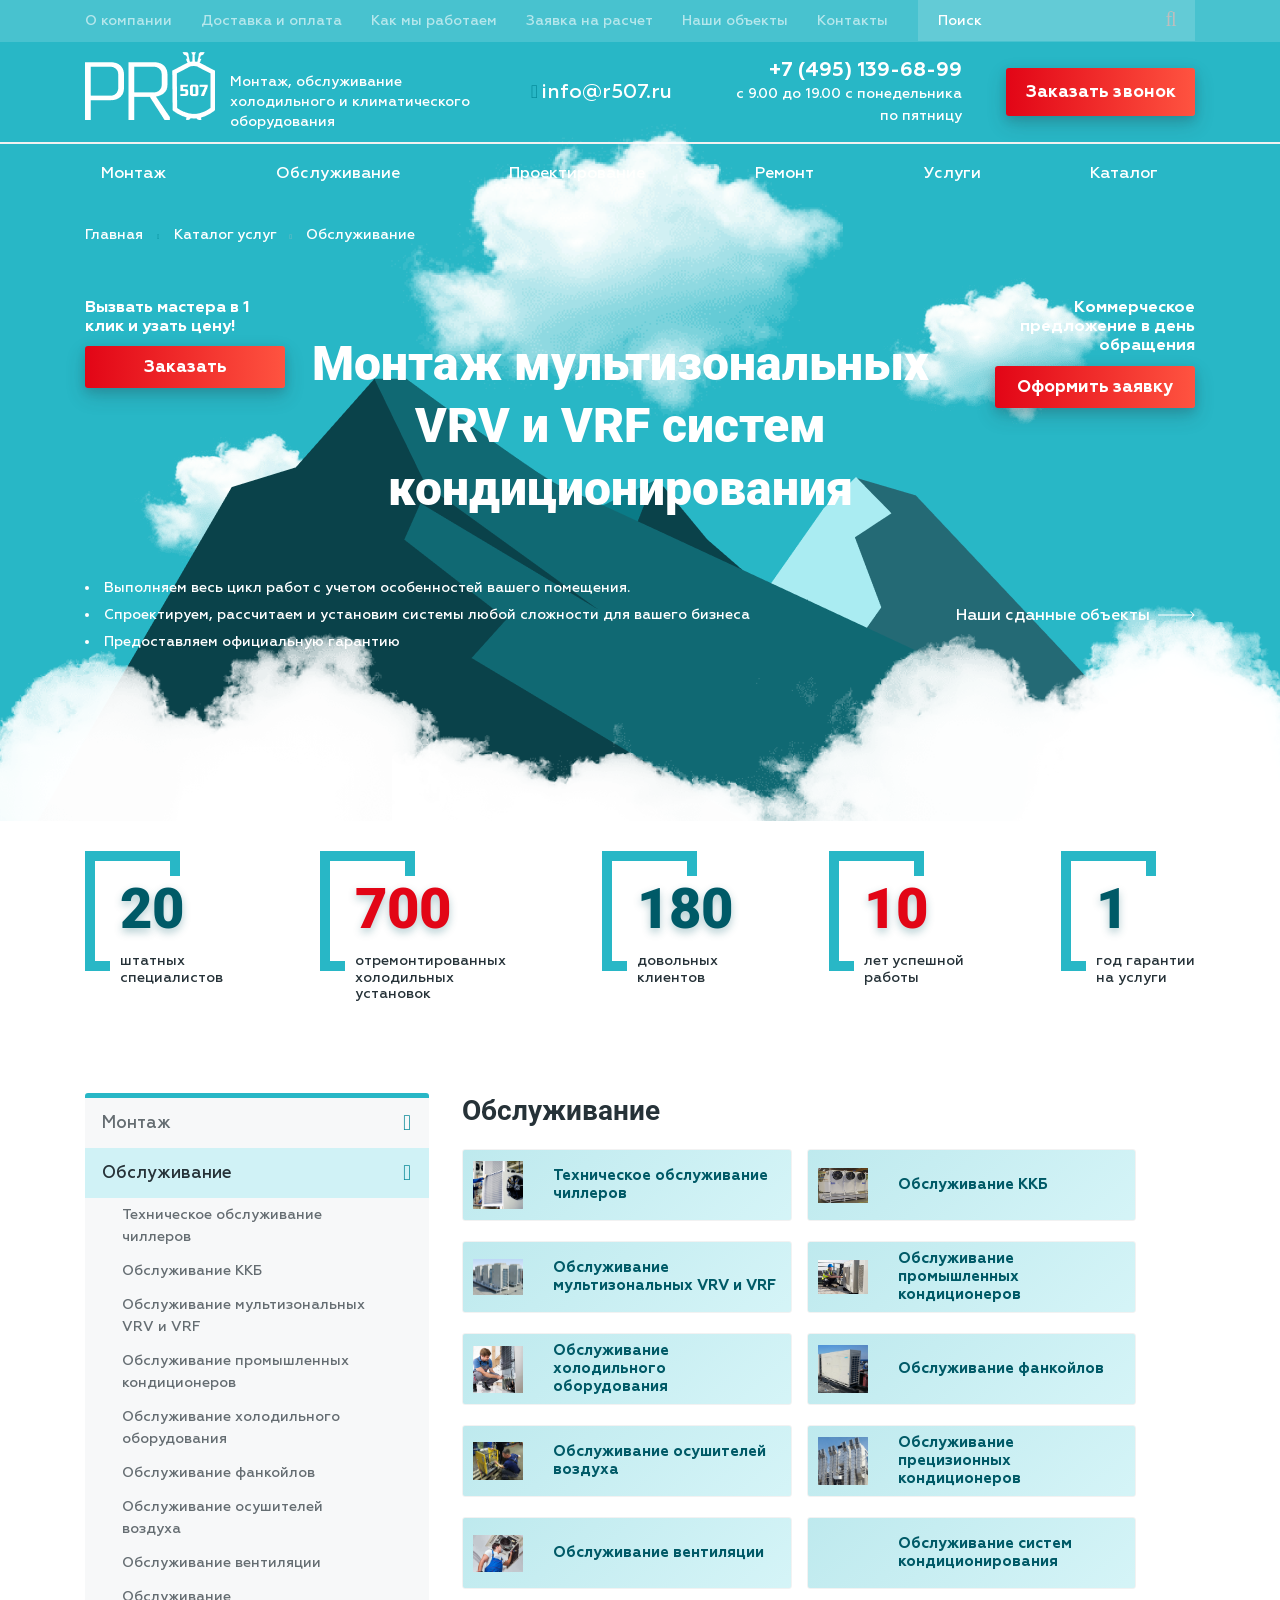
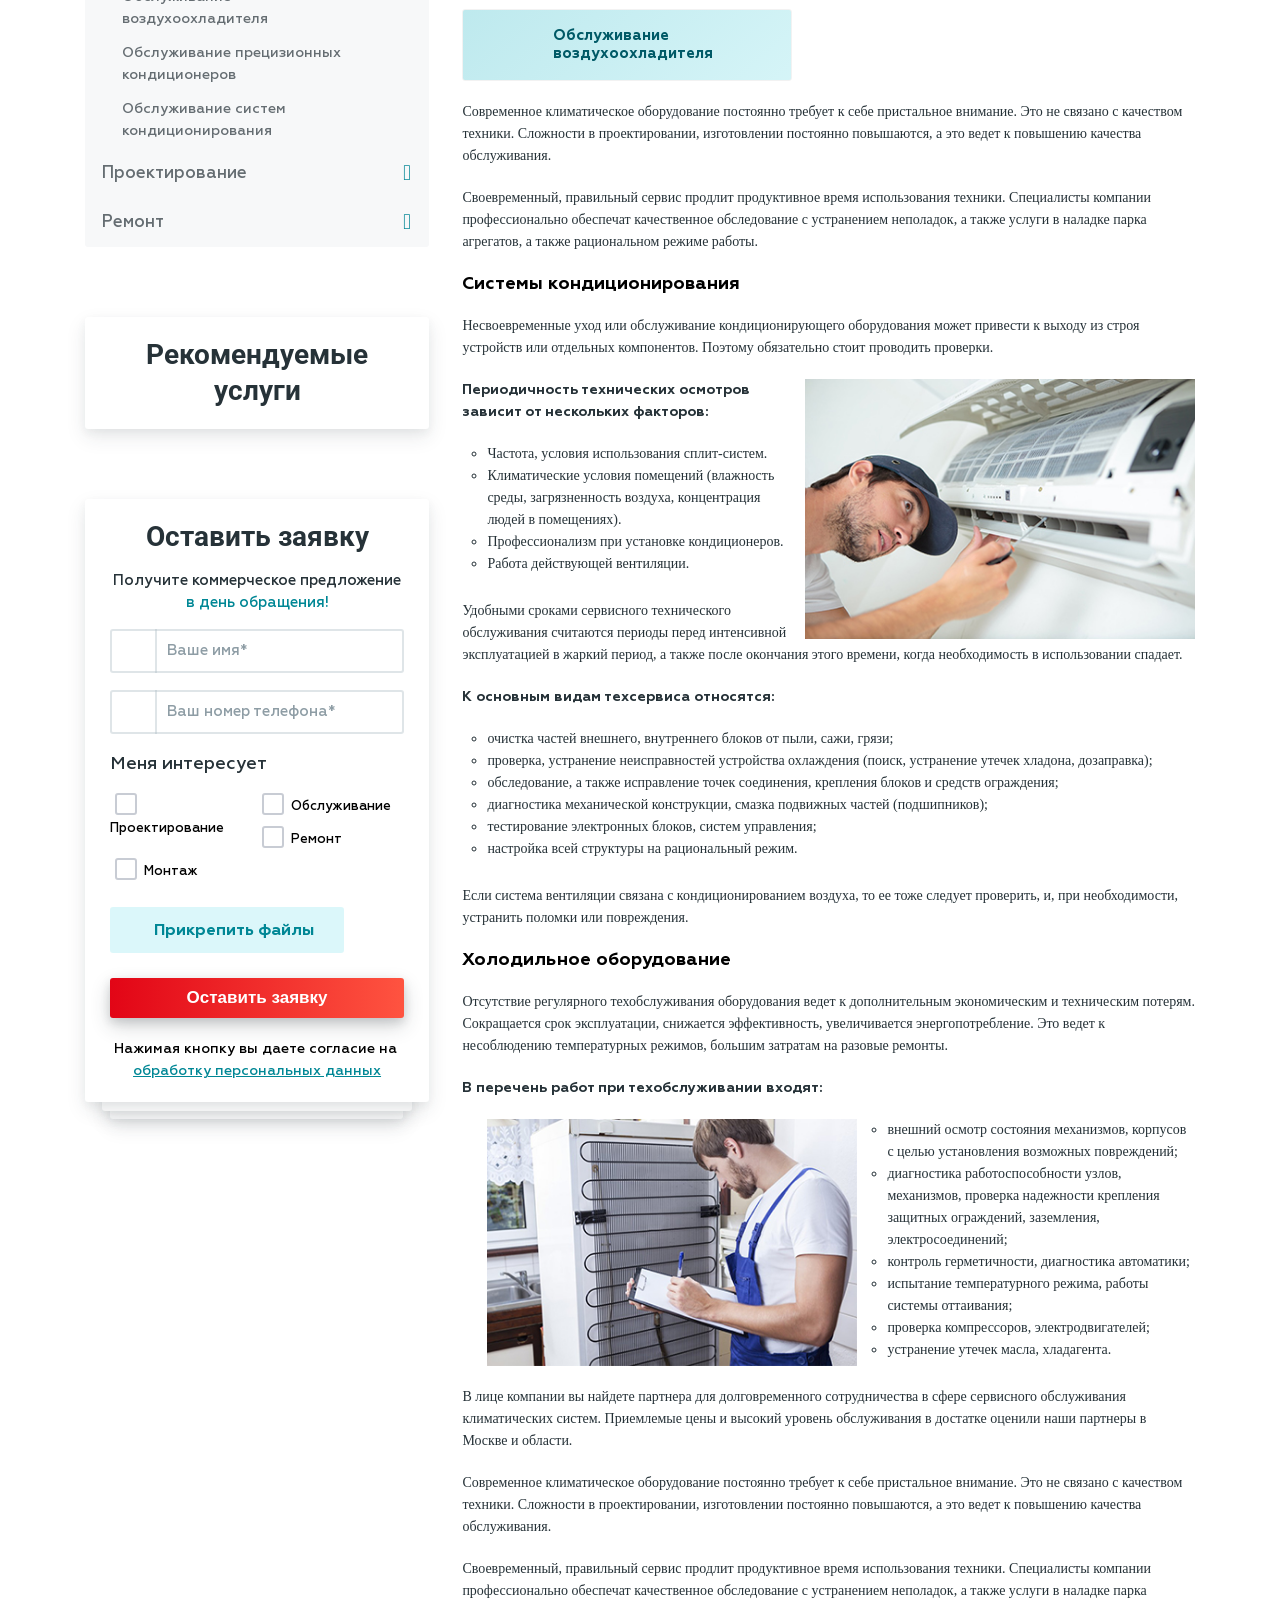
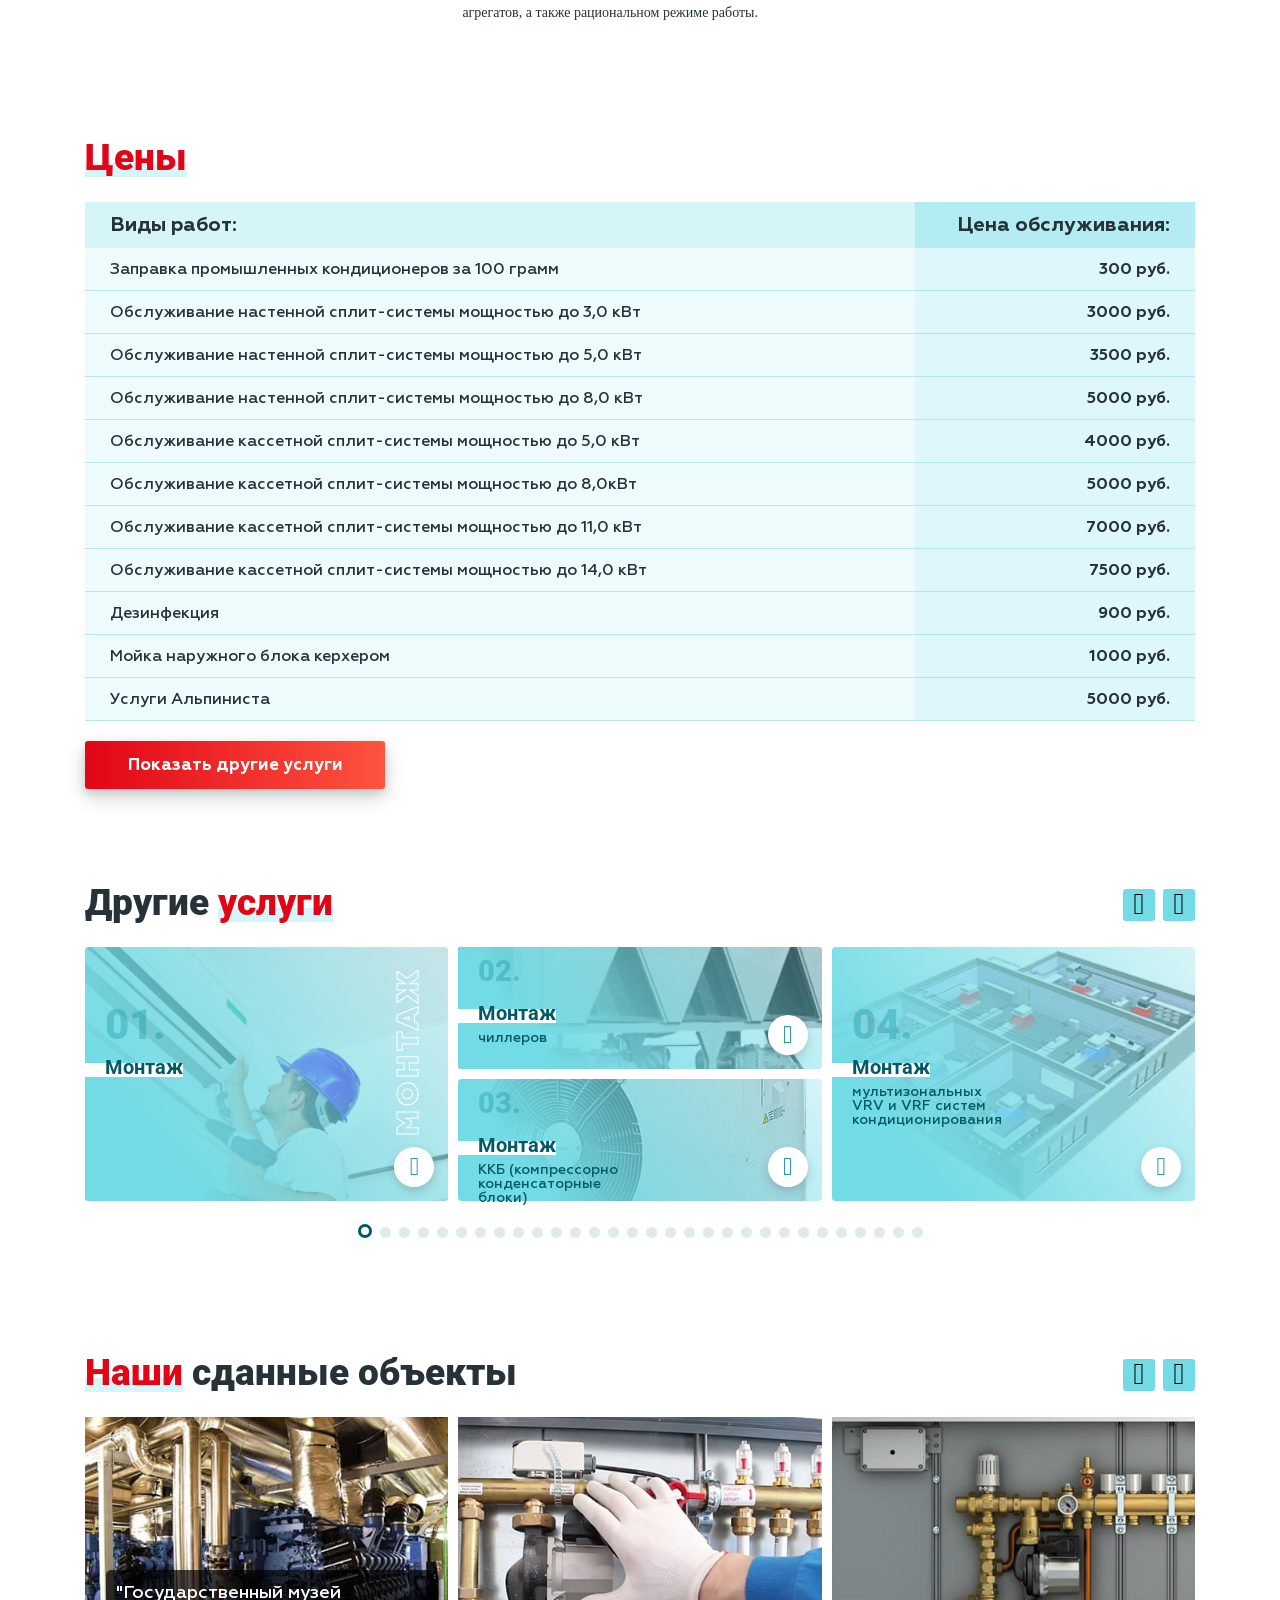
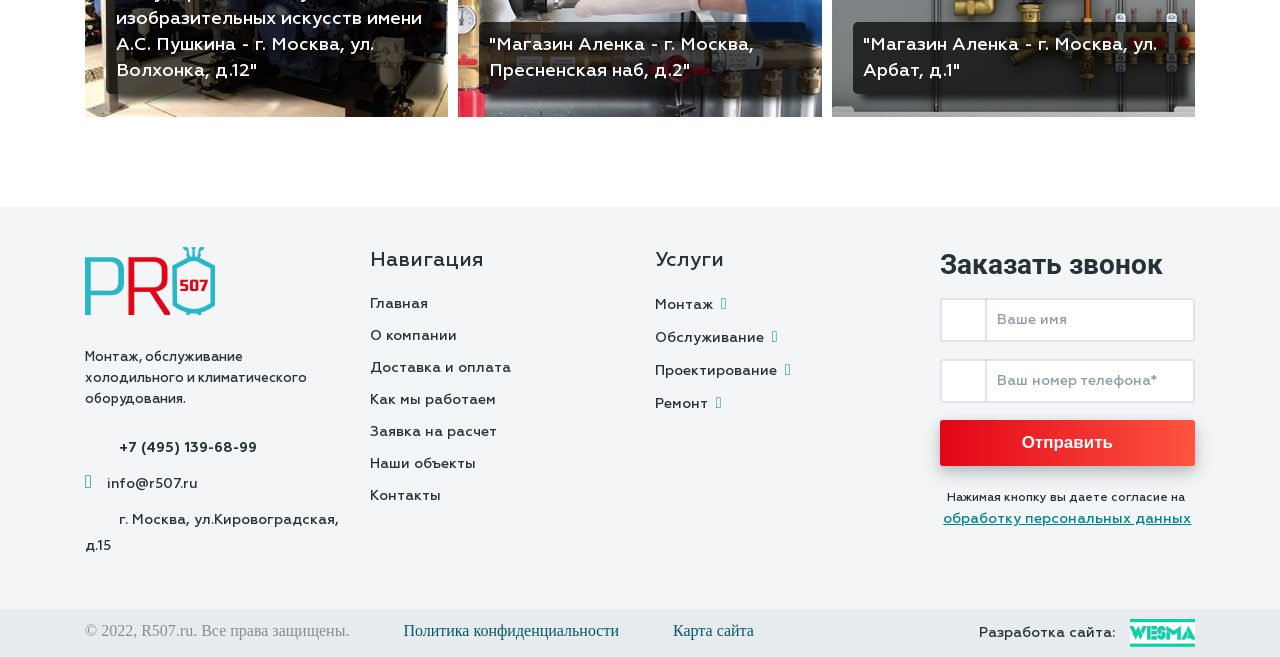
==== index.html @ f48548e4 "2" ====
<!DOCTYPE html>
<!-- saved from url=(0039)https://r507.ru/services/obsluzhivanie/ -->
<html>

<head>
    <meta http-equiv="Content-Type" content="text/html; charset=UTF-8">
    <meta http-equiv="X-UA-Compatible" content="IE=edge">
    <link rel="icon" href="https://r507.ru/favicon.ico" type="image/x-icon">
    <meta name="viewport" content="width=device-width, initial-scale=1.0, maximum-scale=1.0, user-scalable=no">
    <meta name="cmsmagazine" content="68343894ce506f2d731814f75faa8204">

    <meta name="robots" content="index, follow">
    <script type="text/javascript"
        data-skip-moving="true">(function (w, d, n) { var cl = "bx-core"; var ht = d.documentElement; var htc = ht ? ht.className : undefined; if (htc === undefined || htc.indexOf(cl) !== -1) { return; } var ua = n.userAgent; if (/(iPad;)|(iPhone;)/i.test(ua)) { cl += " bx-ios"; } else if (/Android/i.test(ua)) { cl += " bx-android"; } cl += (/(ipad|iphone|android|mobile|touch)/i.test(ua) ? " bx-touch" : " bx-no-touch"); cl += w.devicePixelRatio && w.devicePixelRatio >= 2 ? " bx-retina" : " bx-no-retina"; var ieVersion = -1; if (/AppleWebKit/.test(ua)) { cl += " bx-chrome"; } else if ((ieVersion = getIeVersion()) > 0) { cl += " bx-ie bx-ie" + ieVersion; if (ieVersion > 7 && ieVersion < 10 && !isDoctype()) { cl += " bx-quirks"; } } else if (/Opera/.test(ua)) { cl += " bx-opera"; } else if (/Gecko/.test(ua)) { cl += " bx-firefox"; } if (/Macintosh/i.test(ua)) { cl += " bx-mac"; } ht.className = htc ? htc + " " + cl : cl; function isDoctype() { if (d.compatMode) { return d.compatMode == "CSS1Compat"; } return d.documentElement && d.documentElement.clientHeight; } function getIeVersion() { if (/Opera/i.test(ua) || /Webkit/i.test(ua) || /Firefox/i.test(ua) || /Chrome/i.test(ua)) { return -1; } var rv = -1; if (!!(w.MSStream) && !(w.ActiveXObject) && ("ActiveXObject" in w)) { rv = 11; } else if (!!d.documentMode && d.documentMode >= 10) { rv = 10; } else if (!!d.documentMode && d.documentMode >= 9) { rv = 9; } else if (d.attachEvent && !/Opera/.test(ua)) { rv = 8; } if (rv == -1 || rv == 8) { var re; if (n.appName == "Microsoft Internet Explorer") { re = new RegExp("MSIE ([0-9]+[\.0-9]*)"); if (re.exec(ua) != null) { rv = parseFloat(RegExp.$1); } } else if (n.appName == "Netscape") { rv = 11; re = new RegExp("Trident/.*rv:([0-9]+[\.0-9]*)"); if (re.exec(ua) != null) { rv = parseFloat(RegExp.$1); } } } return rv; } })(window, document, navigator);</script>

    <link href="https://fonts.googleapis.com/css2?family=Roboto:wght@100;300;400;500;700;900&display=swap"
        rel="stylesheet">

    <link rel="stylesheet" href="./new-style.css">

    <link href="./Обслуживание климатического оборудования в Москве _ Компания PRO507_files/kernel_main_v1.css"
        type="text/css" rel="stylesheet">
    <link href="./Обслуживание климатического оборудования в Москве _ Компания PRO507_files/ui.font.opensans.min.css"
        type="text/css" rel="stylesheet">
    <link
        href="./Обслуживание климатического оборудования в Москве _ Компания PRO507_files/page_c1ef67bfb248e0c04426421da7d1c16b_v1.css"
        type="text/css" rel="stylesheet">
    <link
        href="./Обслуживание климатического оборудования в Москве _ Компания PRO507_files/template_d7bdaba3b785e19b496f3a1e6f1b31e6_v1.css"
        type="text/css" data-template-style="true" rel="stylesheet">



    <meta name="description" content="Производим обслуживание вентиляционного, кондиционирующего и холодильного оборудования. По всем интересующим вопросам звоните ☎ +7 (495) 139-68-99.
">
    <title>Обслуживание климатического оборудования в Москве | Компания PRO507
    </title>
    <meta name="yandex-verification" content="0ee86ae886ceee50">
    <meta name="google-site-verification" content="q9BtxaHs87c9bXBd9oUKN6qnlvfFKbINUrAXiKrFOJI">

    <link href="./Обслуживание климатического оборудования в Москве _ Компания PRO507_files/css" rel="stylesheet">


    <!-- Global site tag (gtag.js) - Google Analytics -->
    <script async="" src="./Обслуживание климатического оборудования в Москве _ Компания PRO507_files/js"
        data-skip-moving="true"></script>
    <script data-skip-moving="true">
        window.dataLayer = window.dataLayer || [];
        function gtag() { dataLayer.push(arguments); }
        gtag('js', new Date());

        gtag('config', 'UA-142376246-1');
    </script>
    <!-- Yandex.Metrika counter -->
    <noscript></noscript>
</head>

<body>
    <div><img src="./Обслуживание климатического оборудования в Москве _ Компания PRO507_files/54129892"
            style="position:absolute; left:-9999px;" alt=""></div>
    <!-- /Yandex.Metrika counter -->


    <div class="full">

        <div class="main-screen-service">
            <header>
                <div class="header-top-bgr">
                    <div class="header-top wrapper">
                        <a href="https://r507.ru/services/obsluzhivanie/#SwaipMenu" class="swaip">
                            <span class="sw_top"></span>
                            <span class="sw_midle"></span>
                            <span class="sw_bottom"></span>
                        </a>
                        <div id="SwaipMenu">

                            <ul class="magic-nav">
                                <li><a href="https://r507.ru/o-kompanii/" data-hover="О компании">О компании</a></li>

                                <li><a href="https://r507.ru/dostavka-i-oplata/" data-hover="Доставка и оплата">Доставка
                                        и
                                        оплата</a></li>

                                <li><a href="https://r507.ru/kak-my-rabotaem/" data-hover="Как мы работаем">Как мы
                                        работаем</a></li>

                                <li><a href="https://r507.ru/zayavka-na-raschet/" data-hover="Заявка на расчет">Заявка
                                        на
                                        расчет</a></li>

                                <li><a href="https://r507.ru/portfolio/" data-hover="Наши объекты">Наши объекты</a></li>

                                <li><a href="https://r507.ru/kontakty/" data-hover="Контакты">Контакты</a></li>


                            </ul>
                        </div>
                        <div class="header-top-nav">

                            <ul class="magic-nav">
                                <li><a href="https://r507.ru/o-kompanii/" data-hover="О компании">О компании</a></li>

                                <li><a href="https://r507.ru/dostavka-i-oplata/" data-hover="Доставка и оплата">Доставка
                                        и
                                        оплата</a></li>

                                <li><a href="https://r507.ru/kak-my-rabotaem/" data-hover="Как мы работаем">Как мы
                                        работаем</a></li>

                                <li><a href="https://r507.ru/zayavka-na-raschet/" data-hover="Заявка на расчет">Заявка
                                        на
                                        расчет</a></li>

                                <li><a href="https://r507.ru/portfolio/" data-hover="Наши объекты">Наши объекты</a></li>

                                <li><a href="https://r507.ru/kontakty/" data-hover="Контакты">Контакты</a></li>


                            </ul>
                        </div>

                        <div class="header-top-search">
                            <form action="https://r507.ru/search/" class="search">
                                <input type="text" name="q" value="" size="15" maxlength="50" class="search-inp"
                                    placeholder="Поиск">
                                <button type="submit"></button>
                            </form>
                        </div>
                    </div>
                </div>
                <div class="wrapper header-wrapper-bottom">
                    <div class="header-bottom">
                        <div class="main-logo clearfix">
                            <div class="logo-img">
                                <a href="https://r507.ru/">
                                    <img src="./Обслуживание климатического оборудования в Москве _ Компания PRO507_files/logo.png"
                                        alt="Компания PR0-507">
                                </a>
                            </div>
                            <div class="logo-info">
                                Монтаж, обслуживание холодильного
                                и климатического оборудования
                            </div>
                        </div>
                        <div class="header-bottom-email">

                            <a href="mailto:%20info@r507.ru"> info@r507.ru</a>
                        </div>
                        <div class="header-bottom-phone">
                            <a href="tel:+74951396899">+7 (495) 139-68-99</a> <span class="work-hours">с 9.00 до 19.00 с
                                понедельника по пятницу</span>
                        </div>
                    </div>
                    <div class="header-bottom-call">
                        <a id="click_test" href="javascript:void(0)" class="call-btn btn"
                            onclick="ym(54129892, &#39;reachGoal&#39;, &#39;call_send_head&#39;); ga(&#39;send&#39;,&#39;event&#39;,&#39;button_click&#39;,&#39;call_send_head&#39;); return true;">Заказать
                            звонок</a>
                    </div>
                </div>
            </header>

            <div class="main-nav main-nav_catalog">
                <div class="wrapper">
                    <ul class="navigation magic-nav clearfix">
                        <li class="dropdown">
                            <a class="dropdown" href="https://r507.ru/services/montazh/" data-hover="Монтаж">
                                Монтаж </a>
                            <ul class="dropdown-1">

                                <li>
                                    <a class="dropdown" href="https://r507.ru/services/montazh-chillerov/"
                                        data-hover="Монтаж чиллеров">
                                        Монтаж чиллеров </a>
                                </li>
                                <li>
                                    <a class="dropdown"
                                        href="https://r507.ru/services/montazh-kkb-kompressorno-kondensatornye-bloki/"
                                        data-hover="Монтаж ККБ (компрессорно конденсаторные блоки)">
                                        Монтаж ККБ (компрессорно конденсаторные блоки) </a>
                                </li>
                                <li>
                                    <a class="dropdown"
                                        href="https://r507.ru/services/montazh-multizonalnykh-vrv-i-vrf-sistem-konditsionirovaniya/"
                                        data-hover="Монтаж мультизональных VRV и VRF систем кондиционирования">
                                        Монтаж мультизональных VRV и VRF систем кондиционирования </a>
                                </li>
                                <li>
                                    <a class="dropdown" href="https://r507.ru/services/montazh-konditsionerov/"
                                        data-hover="Установка кондиционеров">
                                        Установка кондиционеров </a>
                                </li>
                                <li>
                                    <a class="dropdown"
                                        href="https://r507.ru/services/montazh-pretsizionnykh-konditsionerov/"
                                        data-hover="Монтаж прецизионных кондиционеров">
                                        Монтаж прецизионных кондиционеров </a>
                                </li>
                                <li>
                                    <a class="dropdown" href="https://r507.ru/services/montazh-fankoylov/"
                                        data-hover="Монтаж фанкойлов">
                                        Монтаж фанкойлов </a>
                                </li>
                                <li>
                                    <a class="dropdown"
                                        href="https://r507.ru/services/montazh-kholodilnogo-oborudovaniya/"
                                        data-hover="Монтаж холодильного оборудования">
                                        Монтаж холодильного оборудования </a>
                                </li>
                                <li>
                                    <a class="dropdown" href="https://r507.ru/services/montazh-ventilyatsii/"
                                        data-hover="Монтаж систем вентиляции">
                                        Монтаж систем вентиляции </a>
                                </li>
                                <li>
                                    <a class="dropdown" href="https://r507.ru/services/montazh-gradiren/"
                                        data-hover="Монтаж градирен">
                                        Монтаж градирен </a>
                                </li>
                                <li>
                                    <a class="dropdown"
                                        href="https://r507.ru/services/montazh-ventilyatsii-dymoudaleniya/"
                                        data-hover="Монтаж вентиляции дымоудаления">
                                        Монтаж вентиляции дымоудаления </a>
                                </li>
                                <li>
                                    <a class="dropdown"
                                        href="https://r507.ru/services/montazh-promyshlennykh-konditsionerov/"
                                        data-hover="Монтаж промышленных кондиционеров">
                                        Монтаж промышленных кондиционеров </a>
                                </li>
                                <li>
                                    <a class="dropdown"
                                        href="https://r507.ru/services/montazh-sistem-kholodosnabzheniya/"
                                        data-hover="Монтаж систем холодоснабжения">
                                        Монтаж систем холодоснабжения </a>
                                </li>
                                <li>
                                    <a class="dropdown" href="https://r507.ru/services/montazh-kholodilnykh-agregatov/"
                                        data-hover="Монтаж холодильных агрегатов">
                                        Монтаж холодильных агрегатов </a>
                                </li>
                                <li>
                                    <a class="dropdown"
                                        href="https://r507.ru/services/montazh-tsentralnykh-konditsionerov/"
                                        data-hover="Монтаж центральных кондиционеров">
                                        Монтаж центральных кондиционеров </a>
                                </li>
                            </ul>
                        </li>
                        <li class="dropdown">
                            <a href="https://r507.ru/services/obsluzhivanie/" data-hover="Обслуживание"
                                class="dropdown selected">
                                Обслуживание </a>
                            <ul class="dropdown-1">

                                <li>
                                    <a class="dropdown" href="https://r507.ru/services/obsluzhivanie-chillerov/"
                                        data-hover="Техническое обслуживание чиллеров">
                                        Техническое обслуживание чиллеров </a>
                                </li>
                                <li>
                                    <a class="dropdown" href="https://r507.ru/services/obsluzhivanie-kkb/"
                                        data-hover="Обслуживание ККБ">
                                        Обслуживание ККБ </a>
                                </li>
                                <li>
                                    <a class="dropdown"
                                        href="https://r507.ru/services/obsluzhivanie-multizonalnykh-vrv-i-vrf/"
                                        data-hover="Обслуживание мультизональных VRV и VRF">
                                        Обслуживание мультизональных VRV и VRF </a>
                                </li>
                                <li>
                                    <a class="dropdown"
                                        href="https://r507.ru/services/obsluzhivanie-promyshlennykh-konditsionerov/"
                                        data-hover="Обслуживание промышленных кондиционеров">
                                        Обслуживание промышленных кондиционеров </a>
                                </li>
                                <li>
                                    <a class="dropdown"
                                        href="https://r507.ru/services/obsluzhivanie-kholodilnoy-tekhniki/"
                                        data-hover="Обслуживание холодильного оборудования">
                                        Обслуживание холодильного оборудования </a>
                                </li>
                                <li>
                                    <a class="dropdown" href="https://r507.ru/services/obsluzhivanie-fankoylov/"
                                        data-hover="Обслуживание фанкойлов">
                                        Обслуживание фанкойлов </a>
                                </li>
                                <li>
                                    <a class="dropdown"
                                        href="https://r507.ru/services/obsluzhivanie-osushiteley-vozdukha/"
                                        data-hover="Обслуживание осушителей воздуха">
                                        Обслуживание осушителей воздуха </a>
                                </li>
                                <li>
                                    <a class="dropdown" href="https://r507.ru/services/obsluzhivanie-ventilyatsii/"
                                        data-hover="Обслуживание вентиляции">
                                        Обслуживание вентиляции </a>
                                </li>
                                <li>
                                    <a class="dropdown"
                                        href="https://r507.ru/services/obsluzhivanie-vozdukhookhladitelya/"
                                        data-hover="Обслуживание воздухоохладителя">
                                        Обслуживание воздухоохладителя </a>
                                </li>
                                <li>
                                    <a class="dropdown"
                                        href="https://r507.ru/services/obsluzhivanie-pretsizionnykh-konditsionerov/"
                                        data-hover="Обслуживание прецизионных кондиционеров">
                                        Обслуживание прецизионных кондиционеров </a>
                                </li>
                                <li>
                                    <a class="dropdown"
                                        href="https://r507.ru/services/obsluzhivanie-sistem-konditsionirovaniya/"
                                        data-hover="Обслуживание систем кондиционирования">
                                        Обслуживание систем кондиционирования </a>
                                </li>
                            </ul>
                        </li>
                        <li class="dropdown">
                            <a class="dropdown" href="https://r507.ru/services/proektirovanie/"
                                data-hover="Проектирование">
                                Проектирование </a>
                            <ul class="dropdown-1">

                                <li>
                                    <a class="dropdown" href="https://r507.ru/services/proektirovanie-ventilyatsii/"
                                        data-hover="Проектирование вентиляции">
                                        Проектирование вентиляции </a>
                                </li>
                                <li>
                                    <a class="dropdown"
                                        href="https://r507.ru/services/proektirovanie-sistem-konditsionirovaniya/"
                                        data-hover="Проектирование систем кондиционирования">
                                        Проектирование систем кондиционирования </a>
                                </li>
                            </ul>
                        </li>
                        <li class="dropdown">
                            <a class="dropdown" href="https://r507.ru/services/remont/" data-hover="Ремонт">
                                Ремонт </a>
                            <ul class="dropdown-1">

                                <li>
                                    <a class="dropdown" href="https://r507.ru/services/remont-chillerov/"
                                        data-hover="Ремонт чиллеров">
                                        Ремонт чиллеров </a>
                                </li>
                                <li>
                                    <a class="dropdown"
                                        href="https://r507.ru/services/remont-promyshlennykh-konditsionerov/"
                                        data-hover="Ремонт промышленных кондиционеров">
                                        Ремонт промышленных кондиционеров </a>
                                </li>
                                <li>
                                    <a class="dropdown" href="https://r507.ru/services/remont-kkb/"
                                        data-hover="Ремонт ККБ">
                                        Ремонт ККБ </a>
                                </li>
                                <li>
                                    <a class="dropdown"
                                        href="https://r507.ru/services/remont-kholodilnogo-oborudovaniya/"
                                        data-hover="Ремонт холодильного оборудования">
                                        Ремонт холодильного оборудования </a>
                                </li>
                                <li>
                                    <a class="dropdown"
                                        href="https://r507.ru/services/remont-pretsizionnykh-konditsionerov/"
                                        data-hover="Ремонт прецизионных кондиционеров">
                                        Ремонт прецизионных кондиционеров </a>
                                </li>
                                <li>
                                    <a class="dropdown"
                                        href="https://r507.ru/services/remont-multizonalnykh-vrf-i-vrv-sistem/"
                                        data-hover="Ремонт мультизональных VRF и VRV систем">
                                        Ремонт мультизональных VRF и VRV систем </a>
                                </li>
                                <li>
                                    <a class="dropdown" href="https://r507.ru/services/remont-fankoylov/"
                                        data-hover="Ремонт фанкойлов">
                                        Ремонт фанкойлов </a>
                                </li>
                                <li>
                                    <a class="dropdown" href="https://r507.ru/services/remont-ventilyatsii/"
                                        data-hover="Ремонт вентиляции">
                                        Ремонт вентиляции </a>
                                </li>
                                <li>
                                    <a class="dropdown" href="https://r507.ru/services/remont-gradiren/"
                                        data-hover="Ремонт градирен">
                                        Ремонт градирен </a>
                                </li>
                                <li>
                                    <a class="dropdown" href="https://r507.ru/services/remont-draykulerov/"
                                        data-hover="Ремонт драйкулеров">
                                        Ремонт драйкулеров </a>
                                </li>
                                <li>
                                    <a class="dropdown" href="https://r507.ru/services/remont-vozdukhookhladiteley/"
                                        data-hover="Ремонт воздухоохладителей">
                                        Ремонт воздухоохладителей </a>
                                </li>
                                <li>
                                    <a class="dropdown" href="https://r507.ru/services/remont-osushiteley-vozdukha/"
                                        data-hover="Ремонт осушителей воздуха">
                                        Ремонт осушителей воздуха </a>
                                </li>
                                <li>
                                    <a class="dropdown"
                                        href="https://r507.ru/services/remont-sistem-konditsionirovaniya/"
                                        data-hover="Ремонт систем кондиционирования">
                                        Ремонт систем кондиционирования </a>
                                </li>
                            </ul>
                        </li>
                        <li>
                            <a class="dropdown" href="https://r507.ru/services/" data-hover="Услуги">
                                Услуги </a>
                        </li>
                        <li>
                            <a class="dropdown" href="https://r507.ru/catalog/" data-hover="Каталог">
                                Каталог </a>
                        </li>
                    </ul>
                </div>
            </div>

            <div class="wrapper">
                <div class="breadcrumbs" itemprop="http://schema.org/breadcrumb" itemscope=""
                    itemtype="http://schema.org/BreadcrumbList">
                    <span class="bx-breadcrumb-item" id="bx_breadcrumb_0" itemprop="itemListElement" itemscope=""
                        itemtype="http://schema.org/ListItem">
                        <a href="https://r507.ru/" title="Главная" itemprop="url">
                            <span itemprop="name">Главная</span>
                        </a>
                        <i class="fa fa-circle" aria-hidden="true"></i>
                        <meta itemprop="position" content="1">
                    </span>
                    <span class="bx-breadcrumb-item" id="bx_breadcrumb_1" itemprop="itemListElement" itemscope=""
                        itemtype="http://schema.org/ListItem">
                        <a href="https://r507.ru/services/" title="Каталог услуг" itemprop="url">
                            <span itemprop="name">Каталог услуг</span>
                        </a>
                        <i class="fa fa-circle brdcr-active" aria-hidden="true"></i>
                        <meta itemprop="position" content="2">
                    </span>
                    <span class="bx-breadcrumb-item" itemprop="itemListElement" itemscope=""
                        itemtype="http://schema.org/ListItem">
                        <span itemprop="name">Обслуживание</span>
                        <meta itemprop="position" content="3">
                    </span>
                </div>
            </div>


            <div class="sect-service">
                <div class="wrapper">
                    <div class="sect-service__wrap">
                        <div class="sect-service__row">
                            <div class="sect-service__column">
                                <div class="sect-service__subtext">Вызвать мастера в 1 клик и узать цену!</div>

                                <a href="#" class="sect-service__btn btn">Заказать</a>
                            </div>

                            <div class="sect-service__column">
                                <div class="sect-service__title">
                                    Монтаж мультизональных VRV и VRF систем кондиционирования
                                </div>
                            </div>

                            <div class="sect-service__column">
                                <div class="sect-service__subtext">Коммерческое предложение в день обращения</div>

                                <a href="#" class="sect-service__btn btn">Оформить заявку</a>
                            </div>
                        </div>

                        <div class="sect-service__group">
                            <div class="sect-service__text">
                                <ul>
                                    <li>Выполняем весь цикл работ с учетом особенностей вашего помещения.</li>
                                    <li>Спроектируем, рассчитаем и установим системы любой сложности для вашего бизнеса
                                    </li>
                                    <li>Предоставляем официальную гарантию</li>
                                </ul>
                            </div>

                            <a href="#" class="sect-service__link"><span>Наши сданные объекты</span> </a>
                        </div>
                    </div>
                </div>
            </div>

            <div class="service-advantages">
                <div class="wrapper">
                    <div class="service-advantages__wrap">
                        <div class="service-advantages__list">
                            <div class="service-advantages__item card-service">
                                <div class="card-service__group">
                                    <div class="card-service__number">20</div>
                                    <div class="card-service__text">штатных<br> специалистов</div>
                                </div>

                            </div>

                            <div class="service-advantages__item card-service">
                                <div class="card-service__group">
                                    <div class="card-service__number">700</div>
                                    <div class="card-service__text">отремонтированных<br> холодильных установок</div>
                                </div>

                            </div>

                            <div class="service-advantages__item card-service">
                                <div class="card-service__group">
                                    <div class="card-service__number">180</div>
                                    <div class="card-service__text">довольных<br> клиентов</div>
                                </div>

                            </div>

                            <div class="service-advantages__item card-service">
                                <div class="card-service__group">
                                    <div class="card-service__number">10</div>
                                    <div class="card-service__text">лет успешной<br> работы</div>
                                </div>

                            </div>

                            <div class="service-advantages__item card-service">
                                <div class="card-service__group">
                                    <div class="card-service__number">1</div>
                                    <div class="card-service__text">год гарантии<br> на услуги</div>
                                </div>

                            </div>
                        </div>
                    </div>
                </div>
            </div>

            <div class="scrollDist"></div>

            <div class="anim-bg">
                <div class="anim-bg__mountain --one"><img src="./img/image-mountain-left.png" alt=""></div>
                <div class="anim-bg__mountain --two"><img src="./img/image-mountain-center.png" alt=""></div>
                <div class="anim-bg__mountain --three"><img src="./img/image-mountain-right.png" alt=""></div>

                <div class="anim-bg__coud --one"><img src="./img/image-cloud-bottom.png" alt=""></div>

                <div class="anim-bg__coud --two"><img src="./img/cloud-03.png" alt=""></div>

                <div class="anim-bg__coud --three"><img src="./img/cloud-03.png" alt=""></div>
            </div>

        </div>


        <div class="wrapper">
            <div class="catalog-wrapper clearfix">
                <div class="sidebar">



                    <div class="catalog-menu">
                        <ul>
                            <li class="cat-menu-lev1">
                                <a target="_self" on.item-feautclick="void(0)" href="https://r507.ru/services/montazh/"
                                    data-hover="Монтаж">
                                    <span>Монтаж</span>
                                </a>
                                <ul class="">
                                    <li class="">
                                        <a target="_self" on.item-feautclick="void(0)"
                                            href="https://r507.ru/services/montazh-chillerov/"
                                            data-hover="Монтаж чиллеров">
                                            <span>Монтаж чиллеров</span>
                                        </a>
                                    </li>
                                    <li class="">
                                        <a target="_self" on.item-feautclick="void(0)"
                                            href="https://r507.ru/services/montazh-kkb-kompressorno-kondensatornye-bloki/"
                                            data-hover="Монтаж ККБ (компрессорно конденсаторные блоки)">
                                            <span>Монтаж ККБ (компрессорно конденсаторные блоки)</span>
                                        </a>
                                    </li>
                                    <li class="">
                                        <a target="_self" on.item-feautclick="void(0)"
                                            href="https://r507.ru/services/montazh-multizonalnykh-vrv-i-vrf-sistem-konditsionirovaniya/"
                                            data-hover="Монтаж мультизональных VRV и VRF систем кондиционирования">
                                            <span>Монтаж мультизональных VRV и VRF систем кондиционирования</span>
                                        </a>
                                    </li>
                                    <li class="">
                                        <a target="_self" on.item-feautclick="void(0)"
                                            href="https://r507.ru/services/montazh-konditsionerov/"
                                            data-hover="Установка кондиционеров">
                                            <span>Установка кондиционеров</span>
                                        </a>
                                    </li>
                                    <li class="">
                                        <a target="_self" on.item-feautclick="void(0)"
                                            href="https://r507.ru/services/montazh-pretsizionnykh-konditsionerov/"
                                            data-hover="Монтаж прецизионных кондиционеров">
                                            <span>Монтаж прецизионных кондиционеров</span>
                                        </a>
                                    </li>
                                    <li class="">
                                        <a target="_self" on.item-feautclick="void(0)"
                                            href="https://r507.ru/services/montazh-fankoylov/"
                                            data-hover="Монтаж фанкойлов">
                                            <span>Монтаж фанкойлов</span>
                                        </a>
                                    </li>
                                    <li class="">
                                        <a target="_self" on.item-feautclick="void(0)"
                                            href="https://r507.ru/services/montazh-kholodilnogo-oborudovaniya/"
                                            data-hover="Монтаж холодильного оборудования">
                                            <span>Монтаж холодильного оборудования</span>
                                        </a>
                                    </li>
                                    <li class="">
                                        <a target="_self" on.item-feautclick="void(0)"
                                            href="https://r507.ru/services/montazh-ventilyatsii/"
                                            data-hover="Монтаж систем вентиляции">
                                            <span>Монтаж систем вентиляции</span>
                                        </a>
                                    </li>
                                    <li class="">
                                        <a target="_self" on.item-feautclick="void(0)"
                                            href="https://r507.ru/services/montazh-gradiren/"
                                            data-hover="Монтаж градирен">
                                            <span>Монтаж градирен</span>
                                        </a>
                                    </li>
                                    <li class="">
                                        <a target="_self" on.item-feautclick="void(0)"
                                            href="https://r507.ru/services/montazh-ventilyatsii-dymoudaleniya/"
                                            data-hover="Монтаж вентиляции дымоудаления">
                                            <span>Монтаж вентиляции дымоудаления</span>
                                        </a>
                                    </li>
                                    <li class="">
                                        <a target="_self" on.item-feautclick="void(0)"
                                            href="https://r507.ru/services/montazh-promyshlennykh-konditsionerov/"
                                            data-hover="Монтаж промышленных кондиционеров">
                                            <span>Монтаж промышленных кондиционеров</span>
                                        </a>
                                    </li>
                                    <li class="">
                                        <a target="_self" on.item-feautclick="void(0)"
                                            href="https://r507.ru/services/montazh-sistem-kholodosnabzheniya/"
                                            data-hover="Монтаж систем холодоснабжения">
                                            <span>Монтаж систем холодоснабжения</span>
                                        </a>
                                    </li>
                                    <li class="">
                                        <a target="_self" on.item-feautclick="void(0)"
                                            href="https://r507.ru/services/montazh-kholodilnykh-agregatov/"
                                            data-hover="Монтаж холодильных агрегатов">
                                            <span>Монтаж холодильных агрегатов</span>
                                        </a>
                                    </li>
                                    <li class="">
                                        <a target="_self" on.item-feautclick="void(0)"
                                            href="https://r507.ru/services/montazh-tsentralnykh-konditsionerov/"
                                            data-hover="Монтаж центральных кондиционеров">
                                            <span>Монтаж центральных кондиционеров</span>
                                        </a>
                                    </li>
                                </ul>
                            </li>
                            <li class="cat-menu-lev1">

                                <a target="_self" onclick="void(0)" href="https://r507.ru/services/obsluzhivanie/"
                                    class="active link-active link-lev2-active open" data-hover="Обслуживание">
                                    <span>Обслуживание</span>
                                </a>


                                <ul class="" style="overflow: hidden; display: block;">
                                    <li class="">
                                        <a target="_self" on.item-feautclick="void(0)"
                                            href="https://r507.ru/services/obsluzhivanie-chillerov/"
                                            data-hover="Техническое обслуживание чиллеров">
                                            <span>Техническое обслуживание чиллеров</span>
                                        </a>
                                    </li>
                                    <li class="">
                                        <a target="_self" on.item-feautclick="void(0)"
                                            href="https://r507.ru/services/obsluzhivanie-kkb/"
                                            data-hover="Обслуживание ККБ">
                                            <span>Обслуживание ККБ</span>
                                        </a>
                                    </li>
                                    <li class="">
                                        <a target="_self" on.item-feautclick="void(0)"
                                            href="https://r507.ru/services/obsluzhivanie-multizonalnykh-vrv-i-vrf/"
                                            data-hover="Обслуживание мультизональных VRV и VRF">
                                            <span>Обслуживание мультизональных VRV и VRF</span>
                                        </a>
                                    </li>
                                    <li class="">
                                        <a target="_self" on.item-feautclick="void(0)"
                                            href="https://r507.ru/services/obsluzhivanie-promyshlennykh-konditsionerov/"
                                            data-hover="Обслуживание промышленных кондиционеров">
                                            <span>Обслуживание промышленных кондиционеров</span>
                                        </a>
                                    </li>
                                    <li class="">
                                        <a target="_self" on.item-feautclick="void(0)"
                                            href="https://r507.ru/services/obsluzhivanie-kholodilnoy-tekhniki/"
                                            data-hover="Обслуживание холодильного оборудования">
                                            <span>Обслуживание холодильного оборудования</span>
                                        </a>
                                    </li>
                                    <li class="">
                                        <a target="_self" on.item-feautclick="void(0)"
                                            href="https://r507.ru/services/obsluzhivanie-fankoylov/"
                                            data-hover="Обслуживание фанкойлов">
                                            <span>Обслуживание фанкойлов</span>
                                        </a>
                                    </li>
                                    <li class="">
                                        <a target="_self" on.item-feautclick="void(0)"
                                            href="https://r507.ru/services/obsluzhivanie-osushiteley-vozdukha/"
                                            data-hover="Обслуживание осушителей воздуха">
                                            <span>Обслуживание осушителей воздуха</span>
                                        </a>
                                    </li>
                                    <li class="">
                                        <a target="_self" on.item-feautclick="void(0)"
                                            href="https://r507.ru/services/obsluzhivanie-ventilyatsii/"
                                            data-hover="Обслуживание вентиляции">
                                            <span>Обслуживание вентиляции</span>
                                        </a>
                                    </li>
                                    <li class="">
                                        <a target="_self" on.item-feautclick="void(0)"
                                            href="https://r507.ru/services/obsluzhivanie-vozdukhookhladitelya/"
                                            data-hover="Обслуживание воздухоохладителя">
                                            <span>Обслуживание воздухоохладителя</span>
                                        </a>
                                    </li>
                                    <li class="">
                                        <a target="_self" on.item-feautclick="void(0)"
                                            href="https://r507.ru/services/obsluzhivanie-pretsizionnykh-konditsionerov/"
                                            data-hover="Обслуживание прецизионных кондиционеров">
                                            <span>Обслуживание прецизионных кондиционеров</span>
                                        </a>
                                    </li>
                                    <li class="">
                                        <a target="_self" on.item-feautclick="void(0)"
                                            href="https://r507.ru/services/obsluzhivanie-sistem-konditsionirovaniya/"
                                            data-hover="Обслуживание систем кондиционирования">
                                            <span>Обслуживание систем кондиционирования</span>
                                        </a>
                                    </li>
                                </ul>
                            </li>
                            <li class="cat-menu-lev1">
                                <a target="_self" on.item-feautclick="void(0)"
                                    href="https://r507.ru/services/proektirovanie/" data-hover="Проектирование">
                                    <span>Проектирование</span>
                                </a>
                                <ul class="">
                                    <li class="">
                                        <a target="_self" on.item-feautclick="void(0)"
                                            href="https://r507.ru/services/proektirovanie-ventilyatsii/"
                                            data-hover="Проектирование вентиляции">
                                            <span>Проектирование вентиляции</span>
                                        </a>
                                    </li>
                                    <li class="">
                                        <a target="_self" on.item-feautclick="void(0)"
                                            href="https://r507.ru/services/proektirovanie-sistem-konditsionirovaniya/"
                                            data-hover="Проектирование систем кондиционирования">
                                            <span>Проектирование систем кондиционирования</span>
                                        </a>
                                    </li>
                                </ul>
                            </li>
                            <li class="cat-menu-lev1">
                                <a target="_self" on.item-feautclick="void(0)" href="https://r507.ru/services/remont/"
                                    data-hover="Ремонт">
                                    <span>Ремонт</span>
                                </a>
                                <ul class="">
                                    <li class="">
                                        <a target="_self" on.item-feautclick="void(0)"
                                            href="https://r507.ru/services/remont-chillerov/"
                                            data-hover="Ремонт чиллеров">
                                            <span>Ремонт чиллеров</span>
                                        </a>
                                    </li>
                                    <li class="">
                                        <a target="_self" on.item-feautclick="void(0)"
                                            href="https://r507.ru/services/remont-promyshlennykh-konditsionerov/"
                                            data-hover="Ремонт промышленных кондиционеров">
                                            <span>Ремонт промышленных кондиционеров</span>
                                        </a>
                                    </li>
                                    <li class="">
                                        <a target="_self" on.item-feautclick="void(0)"
                                            href="https://r507.ru/services/remont-kkb/" data-hover="Ремонт ККБ">
                                            <span>Ремонт ККБ</span>
                                        </a>
                                    </li>
                                    <li class="">
                                        <a target="_self" on.item-feautclick="void(0)"
                                            href="https://r507.ru/services/remont-kholodilnogo-oborudovaniya/"
                                            data-hover="Ремонт холодильного оборудования">
                                            <span>Ремонт холодильного оборудования</span>
                                        </a>
                                    </li>
                                    <li class="">
                                        <a target="_self" on.item-feautclick="void(0)"
                                            href="https://r507.ru/services/remont-pretsizionnykh-konditsionerov/"
                                            data-hover="Ремонт прецизионных кондиционеров">
                                            <span>Ремонт прецизионных кондиционеров</span>
                                        </a>
                                    </li>
                                    <li class="">
                                        <a target="_self" on.item-feautclick="void(0)"
                                            href="https://r507.ru/services/remont-multizonalnykh-vrf-i-vrv-sistem/"
                                            data-hover="Ремонт мультизональных VRF и VRV систем">
                                            <span>Ремонт мультизональных VRF и VRV систем</span>
                                        </a>
                                    </li>
                                    <li class="">
                                        <a target="_self" on.item-feautclick="void(0)"
                                            href="https://r507.ru/services/remont-fankoylov/"
                                            data-hover="Ремонт фанкойлов">
                                            <span>Ремонт фанкойлов</span>
                                        </a>
                                    </li>
                                    <li class="">
                                        <a target="_self" on.item-feautclick="void(0)"
                                            href="https://r507.ru/services/remont-ventilyatsii/"
                                            data-hover="Ремонт вентиляции">
                                            <span>Ремонт вентиляции</span>
                                        </a>
                                    </li>
                                    <li class="">
                                        <a target="_self" on.item-feautclick="void(0)"
                                            href="https://r507.ru/services/remont-gradiren/"
                                            data-hover="Ремонт градирен">
                                            <span>Ремонт градирен</span>
                                        </a>
                                    </li>
                                    <li class="">
                                        <a target="_self" on.item-feautclick="void(0)"
                                            href="https://r507.ru/services/remont-draykulerov/"
                                            data-hover="Ремонт драйкулеров">
                                            <span>Ремонт драйкулеров</span>
                                        </a>
                                    </li>
                                    <li class="">
                                        <a target="_self" on.item-feautclick="void(0)"
                                            href="https://r507.ru/services/remont-vozdukhookhladiteley/"
                                            data-hover="Ремонт воздухоохладителей">
                                            <span>Ремонт воздухоохладителей</span>
                                        </a>
                                    </li>
                                    <li class="">
                                        <a target="_self" on.item-feautclick="void(0)"
                                            href="https://r507.ru/services/remont-osushiteley-vozdukha/"
                                            data-hover="Ремонт осушителей воздуха">
                                            <span>Ремонт осушителей воздуха</span>
                                        </a>
                                    </li>
                                    <li class="">
                                        <a target="_self" on.item-feautclick="void(0)"
                                            href="https://r507.ru/services/remont-sistem-konditsionirovaniya/"
                                            data-hover="Ремонт систем кондиционирования">
                                            <span>Ремонт систем кондиционирования</span>
                                        </a>
                                    </li>
                                </ul>
                            </li>
                        </ul>
                    </div>




                    <p></p>
                    <p></p>

                    <div class="order-form rec-block">
                        <div class="order-form-inner order-form-inner_catalog">
                            <div class="order-form-title">Рекомендуемые услуги</div>



                        </div>
                    </div>





                    <div class="order-form">
                        <div class="order-form-inner order-form-inner_catalog">
                            <div id="comp_becec8058881895af5169f6955ef2c3d">
                                <div class="order-form-title">
                                    Оставить заявку </div>
                                <div class="order-form-desc">Получите коммерческое предложение <span>в день
                                        обращения!</span></div>

                                <form name="ORDER_FORM_CATALOG" action="https://r507.ru/services/obsluzhivanie/"
                                    method="POST" enctype="multipart/form-data"><input type="hidden" name="bxajaxid"
                                        id="bxajaxid_becec8058881895af5169f6955ef2c3d_8BACKi"
                                        value="becec8058881895af5169f6955ef2c3d"><input type="hidden" name="AJAX_CALL"
                                        value="Y"><input type="hidden" name="sessid" id="sessid"
                                        value="ec29b155272099cb7bb8dbe933cbb0bd"><input type="hidden" name="WEB_FORM_ID"
                                        value="3"> <label class="form-item form-name">
                                        <input type="text" class="form-control" placeholder="Ваше имя*"
                                            name="form_text_61" value="" size="0">
                                    </label>
                                    <label class="form-item form-phone">
                                        <input type="text" class="form-control" placeholder="Ваш номер телефона*"
                                            name="form_text_62" value="" size="0">
                                    </label>
                                    <div class="form-options clearfix">
                                        <div class="form-options-title">Меня интересует</div>
                                        <div class="form-check">
                                            <label for="project" class="label-options">
                                                <input id="project" name="form_checkbox_OPTIONS[]" type="checkbox"
                                                    class="invisible">
                                                <div class="checkbox">
                                                    <svg width="22px" height="22px" viewBox="0 0 20 20">
                                                        <path
                                                            d="M3,1 L17,1 L17,1 C18.1045695,1 19,1.8954305 19,3 L19,17 L19,17 C19,18.1045695 18.1045695,19 17,19 L3,19 L3,19 C1.8954305,19 1,18.1045695 1,17 L1,3 L1,3 C1,1.8954305 1.8954305,1 3,1 Z">
                                                        </path>
                                                        <polyline points="4 11 8 15 16 6"></polyline>
                                                    </svg>
                                                </div>
                                                <span>Проектирование</span>
                                            </label>
                                        </div>
                                        <div class="form-check">
                                            <label for="service" class="label-options">
                                                <input id="service" name="form_checkbox_OPTIONS[]" type="checkbox"
                                                    class="invisible">
                                                <div class="checkbox">
                                                    <svg width="22px" height="22px" viewBox="0 0 20 20">
                                                        <path
                                                            d="M3,1 L17,1 L17,1 C18.1045695,1 19,1.8954305 19,3 L19,17 L19,17 C19,18.1045695 18.1045695,19 17,19 L3,19 L3,19 C1.8954305,19 1,18.1045695 1,17 L1,3 L1,3 C1,1.8954305 1.8954305,1 3,1 Z">
                                                        </path>
                                                        <polyline points="4 11 8 15 16 6"></polyline>
                                                    </svg>
                                                </div>
                                                <span>Обслуживание </span>
                                            </label>
                                        </div>
                                        <div class="form-check">
                                            <label for="repair" class="label-options">
                                                <input id="repair" name="form_checkbox_OPTIONS[]" type="checkbox"
                                                    class="invisible">
                                                <div class="checkbox">
                                                    <svg width="22px" height="22px" viewBox="0 0 20 20">
                                                        <path
                                                            d="M3,1 L17,1 L17,1 C18.1045695,1 19,1.8954305 19,3 L19,17 L19,17 C19,18.1045695 18.1045695,19 17,19 L3,19 L3,19 C1.8954305,19 1,18.1045695 1,17 L1,3 L1,3 C1,1.8954305 1.8954305,1 3,1 Z">
                                                        </path>
                                                        <polyline points="4 11 8 15 16 6"></polyline>
                                                    </svg>
                                                </div>
                                                <span>Ремонт</span>
                                            </label>
                                        </div>
                                        <div class="form-check">
                                            <label for="install" class="label-options">
                                                <input id="install" name="form_checkbox_OPTIONS[]" type="checkbox"
                                                    class="invisible">
                                                <div class="checkbox">
                                                    <svg width="22px" height="22px" viewBox="0 0 20 20">
                                                        <path
                                                            d="M3,1 L17,1 L17,1 C18.1045695,1 19,1.8954305 19,3 L19,17 L19,17 C19,18.1045695 18.1045695,19 17,19 L3,19 L3,19 C1.8954305,19 1,18.1045695 1,17 L1,3 L1,3 C1,1.8954305 1.8954305,1 3,1 Z">
                                                        </path>
                                                        <polyline points="4 11 8 15 16 6"></polyline>
                                                    </svg>
                                                </div>
                                                <span>Монтаж</span>
                                            </label>
                                        </div>
                                    </div>
                                    <div class="form-file">
                                        <label class="form-item form-file">
                                            <input name="form_file_67" class="form-control js-file" value="" size="0"
                                                type="file"><span class="bx-input-file-desc"></span> <span>Прикрепить
                                                файлы</span>
                                        </label>
                                    </div>

                                    <input class="order-btn btn" type="submit" name="web_form_submit"
                                        value="Оставить заявку">

                                    <div class="form-info">
                                        <span>Нажимая кнопку вы даете согласие на&nbsp;</span> <a
                                            href="https://r507.ru/politika-konfidentsialnosti/">обработку персональных
                                            данных</a>
                                    </div>
                                </form>


                            </div>
                        </div>
                        <div class="shadow-layer-top shadow-layer-top_catalog"></div>
                        <div class="shadow-layer-bottom shadow-layer-bottom_catalog"></div>
                    </div>
                </div>
                <div class="main-content">

                    <h1 class="main-title main-title_inside">Обслуживание</h1>

                    <!-- <pre>Array
(
    [0] => Array
        (
            [SORT] => 1
            [~SORT] => 1
            [ID] => 540
            [~ID] => 540
            [IBLOCK_ID] => 4
            [~IBLOCK_ID] => 4
            [IBLOCK_SECTION_ID] => 178
            [~IBLOCK_SECTION_ID] => 178
            [NAME] => Заправка промышленных кондиционеров за 100 грамм
            [~NAME] => Заправка промышленных кондиционеров за 100 грамм
            [ACTIVE_FROM] => 
            [~ACTIVE_FROM] => 
            [TIMESTAMP_X] => 17.01.2022 17:11:41
            [~TIMESTAMP_X] => 17.01.2022 17:11:41
            [DETAIL_PAGE_URL] => /services/obsluzhivanie-promyshlennykh-konditsionerov/dozapravka-za-100-gramm/
            [~DETAIL_PAGE_URL] => /services/obsluzhivanie-promyshlennykh-konditsionerov/dozapravka-za-100-gramm/
            [LIST_PAGE_URL] => /services/
            [~LIST_PAGE_URL] => /services/
            [DETAIL_TEXT] => 
            [~DETAIL_TEXT] => 
            [DETAIL_TEXT_TYPE] => text
            [~DETAIL_TEXT_TYPE] => text
            [PREVIEW_TEXT] => 
            [~PREVIEW_TEXT] => 
            [PREVIEW_TEXT_TYPE] => text
            [~PREVIEW_TEXT_TYPE] => text
            [PREVIEW_PICTURE] => 
            [~PREVIEW_PICTURE] => 
            [LANG_DIR] => /
            [~LANG_DIR] => /
            [CODE] => dozapravka-za-100-gramm
            [~CODE] => dozapravka-za-100-gramm
            [EXTERNAL_ID] => 540
            [~EXTERNAL_ID] => 540
            [IBLOCK_TYPE_ID] => services
            [~IBLOCK_TYPE_ID] => services
            [IBLOCK_CODE] => services
            [~IBLOCK_CODE] => services
            [IBLOCK_EXTERNAL_ID] => services-video
            [~IBLOCK_EXTERNAL_ID] => services-video
            [LID] => s1
            [~LID] => s1
            [EDIT_LINK] => 
            [DELETE_LINK] => 
            [DISPLAY_ACTIVE_FROM] => 
            [FIELDS] => Array
                (
                    [SORT] => 1
                )

            [PROPERTIES] => Array
                (
                    [WORKS_PRICES] => Array
                        (
                            [ID] => 74
                            [TIMESTAMP_X] => 2019-04-09 11:05:04
                            [IBLOCK_ID] => 4
                            [NAME] => Цены на ремонтные работы
                            [ACTIVE] => Y
                            [SORT] => 500
                            [CODE] => WORKS_PRICES
                            [DEFAULT_VALUE] => 
                            [PROPERTY_TYPE] => S
                            [ROW_COUNT] => 1
                            [COL_COUNT] => 5
                            [LIST_TYPE] => L
                            [MULTIPLE] => N
                            [XML_ID] => 74
                            [FILE_TYPE] => 
                            [MULTIPLE_CNT] => 5
                            [TMP_ID] => 
                            [LINK_IBLOCK_ID] => 0
                            [WITH_DESCRIPTION] => Y
                            [SEARCHABLE] => N
                            [FILTRABLE] => N
                            [IS_REQUIRED] => N
                            [VERSION] => 1
                            [USER_TYPE] => 
                            [USER_TYPE_SETTINGS] => 
                            [HINT] => 
                            [PROPERTY_VALUE_ID] => 3111
                            [VALUE] => 300
                            [DESCRIPTION] => руб.
                            [VALUE_ENUM] => 
                            [VALUE_XML_ID] => 
                            [VALUE_SORT] => 
                            [~VALUE] => 300
                            [~DESCRIPTION] => руб.
                            [~NAME] => Цены на ремонтные работы
                            [~DEFAULT_VALUE] => 
                        )

                    [UF_WORKS_PRICES] => 
                )

            [DISPLAY_PROPERTIES] => Array
                (
                    [WORKS_PRICES] => Array
                        (
                            [ID] => 74
                            [TIMESTAMP_X] => 2019-04-09 11:05:04
                            [IBLOCK_ID] => 4
                            [NAME] => Цены на ремонтные работы
                            [ACTIVE] => Y
                            [SORT] => 500
                            [CODE] => WORKS_PRICES
                            [DEFAULT_VALUE] => 
                            [PROPERTY_TYPE] => S
                            [ROW_COUNT] => 1
                            [COL_COUNT] => 5
                            [LIST_TYPE] => L
                            [MULTIPLE] => N
                            [XML_ID] => 74
                            [FILE_TYPE] => 
                            [MULTIPLE_CNT] => 5
                            [TMP_ID] => 
                            [LINK_IBLOCK_ID] => 0
                            [WITH_DESCRIPTION] => Y
                            [SEARCHABLE] => N
                            [FILTRABLE] => N
                            [IS_REQUIRED] => N
                            [VERSION] => 1
                            [USER_TYPE] => 
                            [USER_TYPE_SETTINGS] => 
                            [HINT] => 
                            [PROPERTY_VALUE_ID] => 3111
                            [VALUE] => 300
                            [DESCRIPTION] => руб.
                            [VALUE_ENUM] => 
                            [VALUE_XML_ID] => 
                            [VALUE_SORT] => 
                            [~VALUE] => 300
                            [~DESCRIPTION] => руб.
                            [~NAME] => Цены на ремонтные работы
                            [~DEFAULT_VALUE] => 
                            [DISPLAY_VALUE] => 300
                        )

                )

            [IPROPERTY_VALUES] => Array
                (
                    [SECTION_META_TITLE] => Обслуживание промышленных кондиционеров по доступным ценам в Москве | Компания PRO-507

                    [SECTION_META_DESCRIPTION] => Производим обслуживание и заправку промышленных кондиционеров фреоном. Гарантируем быстрое и качественное выполнение работ. По всем интересующим вопросам звоните &#9742; +7 (495) 139-68-99.

                    [SECTION_PAGE_TITLE] => Обслуживание
                )

        )

    [1] => Array
        (
            [SORT] => 500
            [~SORT] => 500
            [ID] => 531
            [~ID] => 531
            [IBLOCK_ID] => 4
            [~IBLOCK_ID] => 4
            [IBLOCK_SECTION_ID] => 178
            [~IBLOCK_SECTION_ID] => 178
            [NAME] => Обслуживание настенной сплит-системы мощностью до 3,0 кВт
            [~NAME] => Обслуживание настенной сплит-системы мощностью до 3,0 кВт
            [ACTIVE_FROM] => 
            [~ACTIVE_FROM] => 
            [TIMESTAMP_X] => 30.07.2019 17:53:36
            [~TIMESTAMP_X] => 30.07.2019 17:53:36
            [DETAIL_PAGE_URL] => /services/obsluzhivanie-promyshlennykh-konditsionerov/obsluzhivanie-nastennoy-splitsistemy-moshchnostyu-do-30-kvt/
            [~DETAIL_PAGE_URL] => /services/obsluzhivanie-promyshlennykh-konditsionerov/obsluzhivanie-nastennoy-splitsistemy-moshchnostyu-do-30-kvt/
            [LIST_PAGE_URL] => /services/
            [~LIST_PAGE_URL] => /services/
            [DETAIL_TEXT] => 
            [~DETAIL_TEXT] => 
            [DETAIL_TEXT_TYPE] => text
            [~DETAIL_TEXT_TYPE] => text
            [PREVIEW_TEXT] => 
            [~PREVIEW_TEXT] => 
            [PREVIEW_TEXT_TYPE] => text
            [~PREVIEW_TEXT_TYPE] => text
            [PREVIEW_PICTURE] => 
            [~PREVIEW_PICTURE] => 
            [LANG_DIR] => /
            [~LANG_DIR] => /
            [CODE] => obsluzhivanie-nastennoy-splitsistemy-moshchnostyu-do-30-kvt
            [~CODE] => obsluzhivanie-nastennoy-splitsistemy-moshchnostyu-do-30-kvt
            [EXTERNAL_ID] => 531
            [~EXTERNAL_ID] => 531
            [IBLOCK_TYPE_ID] => services
            [~IBLOCK_TYPE_ID] => services
            [IBLOCK_CODE] => services
            [~IBLOCK_CODE] => services
            [IBLOCK_EXTERNAL_ID] => services-video
            [~IBLOCK_EXTERNAL_ID] => services-video
            [LID] => s1
            [~LID] => s1
            [EDIT_LINK] => 
            [DELETE_LINK] => 
            [DISPLAY_ACTIVE_FROM] => 
            [FIELDS] => Array
                (
                    [SORT] => 500
                )

            [PROPERTIES] => Array
                (
                    [WORKS_PRICES] => Array
                        (
                            [ID] => 74
                            [TIMESTAMP_X] => 2019-04-09 11:05:04
                            [IBLOCK_ID] => 4
                            [NAME] => Цены на ремонтные работы
                            [ACTIVE] => Y
                            [SORT] => 500
                            [CODE] => WORKS_PRICES
                            [DEFAULT_VALUE] => 
                            [PROPERTY_TYPE] => S
                            [ROW_COUNT] => 1
                            [COL_COUNT] => 5
                            [LIST_TYPE] => L
                            [MULTIPLE] => N
                            [XML_ID] => 74
                            [FILE_TYPE] => 
                            [MULTIPLE_CNT] => 5
                            [TMP_ID] => 
                            [LINK_IBLOCK_ID] => 0
                            [WITH_DESCRIPTION] => Y
                            [SEARCHABLE] => N
                            [FILTRABLE] => N
                            [IS_REQUIRED] => N
                            [VERSION] => 1
                            [USER_TYPE] => 
                            [USER_TYPE_SETTINGS] => 
                            [HINT] => 
                            [PROPERTY_VALUE_ID] => 3102
                            [VALUE] => 3000
                            [DESCRIPTION] => руб.
                            [VALUE_ENUM] => 
                            [VALUE_XML_ID] => 
                            [VALUE_SORT] => 
                            [~VALUE] => 3000
                            [~DESCRIPTION] => руб.
                            [~NAME] => Цены на ремонтные работы
                            [~DEFAULT_VALUE] => 
                        )

                    [UF_WORKS_PRICES] => 
                )

            [DISPLAY_PROPERTIES] => Array
                (
                    [WORKS_PRICES] => Array
                        (
                            [ID] => 74
                            [TIMESTAMP_X] => 2019-04-09 11:05:04
                            [IBLOCK_ID] => 4
                            [NAME] => Цены на ремонтные работы
                            [ACTIVE] => Y
                            [SORT] => 500
                            [CODE] => WORKS_PRICES
                            [DEFAULT_VALUE] => 
                            [PROPERTY_TYPE] => S
                            [ROW_COUNT] => 1
                            [COL_COUNT] => 5
                            [LIST_TYPE] => L
                            [MULTIPLE] => N
                            [XML_ID] => 74
                            [FILE_TYPE] => 
                            [MULTIPLE_CNT] => 5
                            [TMP_ID] => 
                            [LINK_IBLOCK_ID] => 0
                            [WITH_DESCRIPTION] => Y
                            [SEARCHABLE] => N
                            [FILTRABLE] => N
                            [IS_REQUIRED] => N
                            [VERSION] => 1
                            [USER_TYPE] => 
                            [USER_TYPE_SETTINGS] => 
                            [HINT] => 
                            [PROPERTY_VALUE_ID] => 3102
                            [VALUE] => 3000
                            [DESCRIPTION] => руб.
                            [VALUE_ENUM] => 
                            [VALUE_XML_ID] => 
                            [VALUE_SORT] => 
                            [~VALUE] => 3000
                            [~DESCRIPTION] => руб.
                            [~NAME] => Цены на ремонтные работы
                            [~DEFAULT_VALUE] => 
                            [DISPLAY_VALUE] => 3000
                        )

                )

            [IPROPERTY_VALUES] => Array
                (
                    [SECTION_META_TITLE] => Обслуживание промышленных кондиционеров по доступным ценам в Москве | Компания PRO-507

                    [SECTION_META_DESCRIPTION] => Производим обслуживание и заправку промышленных кондиционеров фреоном. Гарантируем быстрое и качественное выполнение работ. По всем интересующим вопросам звоните &#9742; +7 (495) 139-68-99.

                    [SECTION_PAGE_TITLE] => Обслуживание
                )

        )

    [2] => Array
        (
            [SORT] => 500
            [~SORT] => 500
            [ID] => 532
            [~ID] => 532
            [IBLOCK_ID] => 4
            [~IBLOCK_ID] => 4
            [IBLOCK_SECTION_ID] => 178
            [~IBLOCK_SECTION_ID] => 178
            [NAME] => Обслуживание настенной сплит-системы мощностью до 5,0 кВт
            [~NAME] => Обслуживание настенной сплит-системы мощностью до 5,0 кВт
            [ACTIVE_FROM] => 
            [~ACTIVE_FROM] => 
            [TIMESTAMP_X] => 30.07.2019 17:53:56
            [~TIMESTAMP_X] => 30.07.2019 17:53:56
            [DETAIL_PAGE_URL] => /services/obsluzhivanie-promyshlennykh-konditsionerov/obsluzhivanie-nastennoy-splitsistemy-moshchnostyu-do-50-kvt/
            [~DETAIL_PAGE_URL] => /services/obsluzhivanie-promyshlennykh-konditsionerov/obsluzhivanie-nastennoy-splitsistemy-moshchnostyu-do-50-kvt/
            [LIST_PAGE_URL] => /services/
            [~LIST_PAGE_URL] => /services/
            [DETAIL_TEXT] => 
            [~DETAIL_TEXT] => 
            [DETAIL_TEXT_TYPE] => text
            [~DETAIL_TEXT_TYPE] => text
            [PREVIEW_TEXT] => 
            [~PREVIEW_TEXT] => 
            [PREVIEW_TEXT_TYPE] => text
            [~PREVIEW_TEXT_TYPE] => text
            [PREVIEW_PICTURE] => 
            [~PREVIEW_PICTURE] => 
            [LANG_DIR] => /
            [~LANG_DIR] => /
            [CODE] => obsluzhivanie-nastennoy-splitsistemy-moshchnostyu-do-50-kvt
            [~CODE] => obsluzhivanie-nastennoy-splitsistemy-moshchnostyu-do-50-kvt
            [EXTERNAL_ID] => 532
            [~EXTERNAL_ID] => 532
            [IBLOCK_TYPE_ID] => services
            [~IBLOCK_TYPE_ID] => services
            [IBLOCK_CODE] => services
            [~IBLOCK_CODE] => services
            [IBLOCK_EXTERNAL_ID] => services-video
            [~IBLOCK_EXTERNAL_ID] => services-video
            [LID] => s1
            [~LID] => s1
            [EDIT_LINK] => 
            [DELETE_LINK] => 
            [DISPLAY_ACTIVE_FROM] => 
            [FIELDS] => Array
                (
                    [SORT] => 500
                )

            [PROPERTIES] => Array
                (
                    [WORKS_PRICES] => Array
                        (
                            [ID] => 74
                            [TIMESTAMP_X] => 2019-04-09 11:05:04
                            [IBLOCK_ID] => 4
                            [NAME] => Цены на ремонтные работы
                            [ACTIVE] => Y
                            [SORT] => 500
                            [CODE] => WORKS_PRICES
                            [DEFAULT_VALUE] => 
                            [PROPERTY_TYPE] => S
                            [ROW_COUNT] => 1
                            [COL_COUNT] => 5
                            [LIST_TYPE] => L
                            [MULTIPLE] => N
                            [XML_ID] => 74
                            [FILE_TYPE] => 
                            [MULTIPLE_CNT] => 5
                            [TMP_ID] => 
                            [LINK_IBLOCK_ID] => 0
                            [WITH_DESCRIPTION] => Y
                            [SEARCHABLE] => N
                            [FILTRABLE] => N
                            [IS_REQUIRED] => N
                            [VERSION] => 1
                            [USER_TYPE] => 
                            [USER_TYPE_SETTINGS] => 
                            [HINT] => 
                            [PROPERTY_VALUE_ID] => 3103
                            [VALUE] => 3500
                            [DESCRIPTION] => руб.
                            [VALUE_ENUM] => 
                            [VALUE_XML_ID] => 
                            [VALUE_SORT] => 
                            [~VALUE] => 3500
                            [~DESCRIPTION] => руб.
                            [~NAME] => Цены на ремонтные работы
                            [~DEFAULT_VALUE] => 
                        )

                    [UF_WORKS_PRICES] => 
                )

            [DISPLAY_PROPERTIES] => Array
                (
                    [WORKS_PRICES] => Array
                        (
                            [ID] => 74
                            [TIMESTAMP_X] => 2019-04-09 11:05:04
                            [IBLOCK_ID] => 4
                            [NAME] => Цены на ремонтные работы
                            [ACTIVE] => Y
                            [SORT] => 500
                            [CODE] => WORKS_PRICES
                            [DEFAULT_VALUE] => 
                            [PROPERTY_TYPE] => S
                            [ROW_COUNT] => 1
                            [COL_COUNT] => 5
                            [LIST_TYPE] => L
                            [MULTIPLE] => N
                            [XML_ID] => 74
                            [FILE_TYPE] => 
                            [MULTIPLE_CNT] => 5
                            [TMP_ID] => 
                            [LINK_IBLOCK_ID] => 0
                            [WITH_DESCRIPTION] => Y
                            [SEARCHABLE] => N
                            [FILTRABLE] => N
                            [IS_REQUIRED] => N
                            [VERSION] => 1
                            [USER_TYPE] => 
                            [USER_TYPE_SETTINGS] => 
                            [HINT] => 
                            [PROPERTY_VALUE_ID] => 3103
                            [VALUE] => 3500
                            [DESCRIPTION] => руб.
                            [VALUE_ENUM] => 
                            [VALUE_XML_ID] => 
                            [VALUE_SORT] => 
                            [~VALUE] => 3500
                            [~DESCRIPTION] => руб.
                            [~NAME] => Цены на ремонтные работы
                            [~DEFAULT_VALUE] => 
                            [DISPLAY_VALUE] => 3500
                        )

                )

            [IPROPERTY_VALUES] => Array
                (
                    [SECTION_META_TITLE] => Обслуживание промышленных кондиционеров по доступным ценам в Москве | Компания PRO-507

                    [SECTION_META_DESCRIPTION] => Производим обслуживание и заправку промышленных кондиционеров фреоном. Гарантируем быстрое и качественное выполнение работ. По всем интересующим вопросам звоните &#9742; +7 (495) 139-68-99.

                    [SECTION_PAGE_TITLE] => Обслуживание
                )

        )

    [3] => Array
        (
            [SORT] => 500
            [~SORT] => 500
            [ID] => 533
            [~ID] => 533
            [IBLOCK_ID] => 4
            [~IBLOCK_ID] => 4
            [IBLOCK_SECTION_ID] => 178
            [~IBLOCK_SECTION_ID] => 178
            [NAME] => Обслуживание настенной сплит-системы мощностью до 8,0 кВт
            [~NAME] => Обслуживание настенной сплит-системы мощностью до 8,0 кВт
            [ACTIVE_FROM] => 
            [~ACTIVE_FROM] => 
            [TIMESTAMP_X] => 30.07.2019 17:54:12
            [~TIMESTAMP_X] => 30.07.2019 17:54:12
            [DETAIL_PAGE_URL] => /services/obsluzhivanie-promyshlennykh-konditsionerov/obsluzhivanie-nastennoy-splitsistemy-moshchnostyu-do-80-kvt/
            [~DETAIL_PAGE_URL] => /services/obsluzhivanie-promyshlennykh-konditsionerov/obsluzhivanie-nastennoy-splitsistemy-moshchnostyu-do-80-kvt/
            [LIST_PAGE_URL] => /services/
            [~LIST_PAGE_URL] => /services/
            [DETAIL_TEXT] => 
            [~DETAIL_TEXT] => 
            [DETAIL_TEXT_TYPE] => text
            [~DETAIL_TEXT_TYPE] => text
            [PREVIEW_TEXT] => 
            [~PREVIEW_TEXT] => 
            [PREVIEW_TEXT_TYPE] => text
            [~PREVIEW_TEXT_TYPE] => text
            [PREVIEW_PICTURE] => 
            [~PREVIEW_PICTURE] => 
            [LANG_DIR] => /
            [~LANG_DIR] => /
            [CODE] => obsluzhivanie-nastennoy-splitsistemy-moshchnostyu-do-80-kvt
            [~CODE] => obsluzhivanie-nastennoy-splitsistemy-moshchnostyu-do-80-kvt
            [EXTERNAL_ID] => 533
            [~EXTERNAL_ID] => 533
            [IBLOCK_TYPE_ID] => services
            [~IBLOCK_TYPE_ID] => services
            [IBLOCK_CODE] => services
            [~IBLOCK_CODE] => services
            [IBLOCK_EXTERNAL_ID] => services-video
            [~IBLOCK_EXTERNAL_ID] => services-video
            [LID] => s1
            [~LID] => s1
            [EDIT_LINK] => 
            [DELETE_LINK] => 
            [DISPLAY_ACTIVE_FROM] => 
            [FIELDS] => Array
                (
                    [SORT] => 500
                )

            [PROPERTIES] => Array
                (
                    [WORKS_PRICES] => Array
                        (
                            [ID] => 74
                            [TIMESTAMP_X] => 2019-04-09 11:05:04
                            [IBLOCK_ID] => 4
                            [NAME] => Цены на ремонтные работы
                            [ACTIVE] => Y
                            [SORT] => 500
                            [CODE] => WORKS_PRICES
                            [DEFAULT_VALUE] => 
                            [PROPERTY_TYPE] => S
                            [ROW_COUNT] => 1
                            [COL_COUNT] => 5
                            [LIST_TYPE] => L
                            [MULTIPLE] => N
                            [XML_ID] => 74
                            [FILE_TYPE] => 
                            [MULTIPLE_CNT] => 5
                            [TMP_ID] => 
                            [LINK_IBLOCK_ID] => 0
                            [WITH_DESCRIPTION] => Y
                            [SEARCHABLE] => N
                            [FILTRABLE] => N
                            [IS_REQUIRED] => N
                            [VERSION] => 1
                            [USER_TYPE] => 
                            [USER_TYPE_SETTINGS] => 
                            [HINT] => 
                            [PROPERTY_VALUE_ID] => 3104
                            [VALUE] => 5000
                            [DESCRIPTION] => руб.
                            [VALUE_ENUM] => 
                            [VALUE_XML_ID] => 
                            [VALUE_SORT] => 
                            [~VALUE] => 5000
                            [~DESCRIPTION] => руб.
                            [~NAME] => Цены на ремонтные работы
                            [~DEFAULT_VALUE] => 
                        )

                    [UF_WORKS_PRICES] => 
                )

            [DISPLAY_PROPERTIES] => Array
                (
                    [WORKS_PRICES] => Array
                        (
                            [ID] => 74
                            [TIMESTAMP_X] => 2019-04-09 11:05:04
                            [IBLOCK_ID] => 4
                            [NAME] => Цены на ремонтные работы
                            [ACTIVE] => Y
                            [SORT] => 500
                            [CODE] => WORKS_PRICES
                            [DEFAULT_VALUE] => 
                            [PROPERTY_TYPE] => S
                            [ROW_COUNT] => 1
                            [COL_COUNT] => 5
                            [LIST_TYPE] => L
                            [MULTIPLE] => N
                            [XML_ID] => 74
                            [FILE_TYPE] => 
                            [MULTIPLE_CNT] => 5
                            [TMP_ID] => 
                            [LINK_IBLOCK_ID] => 0
                            [WITH_DESCRIPTION] => Y
                            [SEARCHABLE] => N
                            [FILTRABLE] => N
                            [IS_REQUIRED] => N
                            [VERSION] => 1
                            [USER_TYPE] => 
                            [USER_TYPE_SETTINGS] => 
                            [HINT] => 
                            [PROPERTY_VALUE_ID] => 3104
                            [VALUE] => 5000
                            [DESCRIPTION] => руб.
                            [VALUE_ENUM] => 
                            [VALUE_XML_ID] => 
                            [VALUE_SORT] => 
                            [~VALUE] => 5000
                            [~DESCRIPTION] => руб.
                            [~NAME] => Цены на ремонтные работы
                            [~DEFAULT_VALUE] => 
                            [DISPLAY_VALUE] => 5000
                        )

                )

            [IPROPERTY_VALUES] => Array
                (
                    [SECTION_META_TITLE] => Обслуживание промышленных кондиционеров по доступным ценам в Москве | Компания PRO-507

                    [SECTION_META_DESCRIPTION] => Производим обслуживание и заправку промышленных кондиционеров фреоном. Гарантируем быстрое и качественное выполнение работ. По всем интересующим вопросам звоните &#9742; +7 (495) 139-68-99.

                    [SECTION_PAGE_TITLE] => Обслуживание
                )

        )

    [4] => Array
        (
            [SORT] => 500
            [~SORT] => 500
            [ID] => 534
            [~ID] => 534
            [IBLOCK_ID] => 4
            [~IBLOCK_ID] => 4
            [IBLOCK_SECTION_ID] => 178
            [~IBLOCK_SECTION_ID] => 178
            [NAME] => Обслуживание кассетной сплит-системы мощностью до 5,0 кВт
            [~NAME] => Обслуживание кассетной сплит-системы мощностью до 5,0 кВт
            [ACTIVE_FROM] => 
            [~ACTIVE_FROM] => 
            [TIMESTAMP_X] => 30.07.2019 17:54:29
            [~TIMESTAMP_X] => 30.07.2019 17:54:29
            [DETAIL_PAGE_URL] => /services/obsluzhivanie-promyshlennykh-konditsionerov/obsluzhivanie-kassetnoy-splitsistemy-moshchnostyu-do-50-kvt/
            [~DETAIL_PAGE_URL] => /services/obsluzhivanie-promyshlennykh-konditsionerov/obsluzhivanie-kassetnoy-splitsistemy-moshchnostyu-do-50-kvt/
            [LIST_PAGE_URL] => /services/
            [~LIST_PAGE_URL] => /services/
            [DETAIL_TEXT] => 
            [~DETAIL_TEXT] => 
            [DETAIL_TEXT_TYPE] => text
            [~DETAIL_TEXT_TYPE] => text
            [PREVIEW_TEXT] => 
            [~PREVIEW_TEXT] => 
            [PREVIEW_TEXT_TYPE] => text
            [~PREVIEW_TEXT_TYPE] => text
            [PREVIEW_PICTURE] => 
            [~PREVIEW_PICTURE] => 
            [LANG_DIR] => /
            [~LANG_DIR] => /
            [CODE] => obsluzhivanie-kassetnoy-splitsistemy-moshchnostyu-do-50-kvt
            [~CODE] => obsluzhivanie-kassetnoy-splitsistemy-moshchnostyu-do-50-kvt
            [EXTERNAL_ID] => 534
            [~EXTERNAL_ID] => 534
            [IBLOCK_TYPE_ID] => services
            [~IBLOCK_TYPE_ID] => services
            [IBLOCK_CODE] => services
            [~IBLOCK_CODE] => services
            [IBLOCK_EXTERNAL_ID] => services-video
            [~IBLOCK_EXTERNAL_ID] => services-video
            [LID] => s1
            [~LID] => s1
            [EDIT_LINK] => 
            [DELETE_LINK] => 
            [DISPLAY_ACTIVE_FROM] => 
            [FIELDS] => Array
                (
                    [SORT] => 500
                )

            [PROPERTIES] => Array
                (
                    [WORKS_PRICES] => Array
                        (
                            [ID] => 74
                            [TIMESTAMP_X] => 2019-04-09 11:05:04
                            [IBLOCK_ID] => 4
                            [NAME] => Цены на ремонтные работы
                            [ACTIVE] => Y
                            [SORT] => 500
                            [CODE] => WORKS_PRICES
                            [DEFAULT_VALUE] => 
                            [PROPERTY_TYPE] => S
                            [ROW_COUNT] => 1
                            [COL_COUNT] => 5
                            [LIST_TYPE] => L
                            [MULTIPLE] => N
                            [XML_ID] => 74
                            [FILE_TYPE] => 
                            [MULTIPLE_CNT] => 5
                            [TMP_ID] => 
                            [LINK_IBLOCK_ID] => 0
                            [WITH_DESCRIPTION] => Y
                            [SEARCHABLE] => N
                            [FILTRABLE] => N
                            [IS_REQUIRED] => N
                            [VERSION] => 1
                            [USER_TYPE] => 
                            [USER_TYPE_SETTINGS] => 
                            [HINT] => 
                            [PROPERTY_VALUE_ID] => 3105
                            [VALUE] => 4000
                            [DESCRIPTION] => руб.
                            [VALUE_ENUM] => 
                            [VALUE_XML_ID] => 
                            [VALUE_SORT] => 
                            [~VALUE] => 4000
                            [~DESCRIPTION] => руб.
                            [~NAME] => Цены на ремонтные работы
                            [~DEFAULT_VALUE] => 
                        )

                    [UF_WORKS_PRICES] => 
                )

            [DISPLAY_PROPERTIES] => Array
                (
                    [WORKS_PRICES] => Array
                        (
                            [ID] => 74
                            [TIMESTAMP_X] => 2019-04-09 11:05:04
                            [IBLOCK_ID] => 4
                            [NAME] => Цены на ремонтные работы
                            [ACTIVE] => Y
                            [SORT] => 500
                            [CODE] => WORKS_PRICES
                            [DEFAULT_VALUE] => 
                            [PROPERTY_TYPE] => S
                            [ROW_COUNT] => 1
                            [COL_COUNT] => 5
                            [LIST_TYPE] => L
                            [MULTIPLE] => N
                            [XML_ID] => 74
                            [FILE_TYPE] => 
                            [MULTIPLE_CNT] => 5
                            [TMP_ID] => 
                            [LINK_IBLOCK_ID] => 0
                            [WITH_DESCRIPTION] => Y
                            [SEARCHABLE] => N
                            [FILTRABLE] => N
                            [IS_REQUIRED] => N
                            [VERSION] => 1
                            [USER_TYPE] => 
                            [USER_TYPE_SETTINGS] => 
                            [HINT] => 
                            [PROPERTY_VALUE_ID] => 3105
                            [VALUE] => 4000
                            [DESCRIPTION] => руб.
                            [VALUE_ENUM] => 
                            [VALUE_XML_ID] => 
                            [VALUE_SORT] => 
                            [~VALUE] => 4000
                            [~DESCRIPTION] => руб.
                            [~NAME] => Цены на ремонтные работы
                            [~DEFAULT_VALUE] => 
                            [DISPLAY_VALUE] => 4000
                        )

                )

            [IPROPERTY_VALUES] => Array
                (
                    [SECTION_META_TITLE] => Обслуживание промышленных кондиционеров по доступным ценам в Москве | Компания PRO-507

                    [SECTION_META_DESCRIPTION] => Производим обслуживание и заправку промышленных кондиционеров фреоном. Гарантируем быстрое и качественное выполнение работ. По всем интересующим вопросам звоните &#9742; +7 (495) 139-68-99.

                    [SECTION_PAGE_TITLE] => Обслуживание
                )

        )

    [5] => Array
        (
            [SORT] => 500
            [~SORT] => 500
            [ID] => 535
            [~ID] => 535
            [IBLOCK_ID] => 4
            [~IBLOCK_ID] => 4
            [IBLOCK_SECTION_ID] => 178
            [~IBLOCK_SECTION_ID] => 178
            [NAME] => Обслуживание кассетной сплит-системы мощностью до 8,0кВт
            [~NAME] => Обслуживание кассетной сплит-системы мощностью до 8,0кВт
            [ACTIVE_FROM] => 
            [~ACTIVE_FROM] => 
            [TIMESTAMP_X] => 30.07.2019 17:54:47
            [~TIMESTAMP_X] => 30.07.2019 17:54:47
            [DETAIL_PAGE_URL] => /services/obsluzhivanie-promyshlennykh-konditsionerov/obsluzhivanie-kassetnoy-splitsistemy-moshchnostyu-do-80kvt/
            [~DETAIL_PAGE_URL] => /services/obsluzhivanie-promyshlennykh-konditsionerov/obsluzhivanie-kassetnoy-splitsistemy-moshchnostyu-do-80kvt/
            [LIST_PAGE_URL] => /services/
            [~LIST_PAGE_URL] => /services/
            [DETAIL_TEXT] => 
            [~DETAIL_TEXT] => 
            [DETAIL_TEXT_TYPE] => text
            [~DETAIL_TEXT_TYPE] => text
            [PREVIEW_TEXT] => 
            [~PREVIEW_TEXT] => 
            [PREVIEW_TEXT_TYPE] => text
            [~PREVIEW_TEXT_TYPE] => text
            [PREVIEW_PICTURE] => 
            [~PREVIEW_PICTURE] => 
            [LANG_DIR] => /
            [~LANG_DIR] => /
            [CODE] => obsluzhivanie-kassetnoy-splitsistemy-moshchnostyu-do-80kvt
            [~CODE] => obsluzhivanie-kassetnoy-splitsistemy-moshchnostyu-do-80kvt
            [EXTERNAL_ID] => 535
            [~EXTERNAL_ID] => 535
            [IBLOCK_TYPE_ID] => services
            [~IBLOCK_TYPE_ID] => services
            [IBLOCK_CODE] => services
            [~IBLOCK_CODE] => services
            [IBLOCK_EXTERNAL_ID] => services-video
            [~IBLOCK_EXTERNAL_ID] => services-video
            [LID] => s1
            [~LID] => s1
            [EDIT_LINK] => 
            [DELETE_LINK] => 
            [DISPLAY_ACTIVE_FROM] => 
            [FIELDS] => Array
                (
                    [SORT] => 500
                )

            [PROPERTIES] => Array
                (
                    [WORKS_PRICES] => Array
                        (
                            [ID] => 74
                            [TIMESTAMP_X] => 2019-04-09 11:05:04
                            [IBLOCK_ID] => 4
                            [NAME] => Цены на ремонтные работы
                            [ACTIVE] => Y
                            [SORT] => 500
                            [CODE] => WORKS_PRICES
                            [DEFAULT_VALUE] => 
                            [PROPERTY_TYPE] => S
                            [ROW_COUNT] => 1
                            [COL_COUNT] => 5
                            [LIST_TYPE] => L
                            [MULTIPLE] => N
                            [XML_ID] => 74
                            [FILE_TYPE] => 
                            [MULTIPLE_CNT] => 5
                            [TMP_ID] => 
                            [LINK_IBLOCK_ID] => 0
                            [WITH_DESCRIPTION] => Y
                            [SEARCHABLE] => N
                            [FILTRABLE] => N
                            [IS_REQUIRED] => N
                            [VERSION] => 1
                            [USER_TYPE] => 
                            [USER_TYPE_SETTINGS] => 
                            [HINT] => 
                            [PROPERTY_VALUE_ID] => 3106
                            [VALUE] => 5000
                            [DESCRIPTION] => руб.
                            [VALUE_ENUM] => 
                            [VALUE_XML_ID] => 
                            [VALUE_SORT] => 
                            [~VALUE] => 5000
                            [~DESCRIPTION] => руб.
                            [~NAME] => Цены на ремонтные работы
                            [~DEFAULT_VALUE] => 
                        )

                    [UF_WORKS_PRICES] => 
                )

            [DISPLAY_PROPERTIES] => Array
                (
                    [WORKS_PRICES] => Array
                        (
                            [ID] => 74
                            [TIMESTAMP_X] => 2019-04-09 11:05:04
                            [IBLOCK_ID] => 4
                            [NAME] => Цены на ремонтные работы
                            [ACTIVE] => Y
                            [SORT] => 500
                            [CODE] => WORKS_PRICES
                            [DEFAULT_VALUE] => 
                            [PROPERTY_TYPE] => S
                            [ROW_COUNT] => 1
                            [COL_COUNT] => 5
                            [LIST_TYPE] => L
                            [MULTIPLE] => N
                            [XML_ID] => 74
                            [FILE_TYPE] => 
                            [MULTIPLE_CNT] => 5
                            [TMP_ID] => 
                            [LINK_IBLOCK_ID] => 0
                            [WITH_DESCRIPTION] => Y
                            [SEARCHABLE] => N
                            [FILTRABLE] => N
                            [IS_REQUIRED] => N
                            [VERSION] => 1
                            [USER_TYPE] => 
                            [USER_TYPE_SETTINGS] => 
                            [HINT] => 
                            [PROPERTY_VALUE_ID] => 3106
                            [VALUE] => 5000
                            [DESCRIPTION] => руб.
                            [VALUE_ENUM] => 
                            [VALUE_XML_ID] => 
                            [VALUE_SORT] => 
                            [~VALUE] => 5000
                            [~DESCRIPTION] => руб.
                            [~NAME] => Цены на ремонтные работы
                            [~DEFAULT_VALUE] => 
                            [DISPLAY_VALUE] => 5000
                        )

                )

            [IPROPERTY_VALUES] => Array
                (
                    [SECTION_META_TITLE] => Обслуживание промышленных кондиционеров по доступным ценам в Москве | Компания PRO-507

                    [SECTION_META_DESCRIPTION] => Производим обслуживание и заправку промышленных кондиционеров фреоном. Гарантируем быстрое и качественное выполнение работ. По всем интересующим вопросам звоните &#9742; +7 (495) 139-68-99.

                    [SECTION_PAGE_TITLE] => Обслуживание
                )

        )

    [6] => Array
        (
            [SORT] => 500
            [~SORT] => 500
            [ID] => 536
            [~ID] => 536
            [IBLOCK_ID] => 4
            [~IBLOCK_ID] => 4
            [IBLOCK_SECTION_ID] => 178
            [~IBLOCK_SECTION_ID] => 178
            [NAME] => Обслуживание кассетной сплит-системы мощностью до 11,0 кВт
            [~NAME] => Обслуживание кассетной сплит-системы мощностью до 11,0 кВт
            [ACTIVE_FROM] => 
            [~ACTIVE_FROM] => 
            [TIMESTAMP_X] => 30.07.2019 17:55:05
            [~TIMESTAMP_X] => 30.07.2019 17:55:05
            [DETAIL_PAGE_URL] => /services/obsluzhivanie-promyshlennykh-konditsionerov/obsluzhivanie-kassetnoy-splitsistemy-moshchnostyu-do-110-kvt/
            [~DETAIL_PAGE_URL] => /services/obsluzhivanie-promyshlennykh-konditsionerov/obsluzhivanie-kassetnoy-splitsistemy-moshchnostyu-do-110-kvt/
            [LIST_PAGE_URL] => /services/
            [~LIST_PAGE_URL] => /services/
            [DETAIL_TEXT] => 
            [~DETAIL_TEXT] => 
            [DETAIL_TEXT_TYPE] => text
            [~DETAIL_TEXT_TYPE] => text
            [PREVIEW_TEXT] => 
            [~PREVIEW_TEXT] => 
            [PREVIEW_TEXT_TYPE] => text
            [~PREVIEW_TEXT_TYPE] => text
            [PREVIEW_PICTURE] => 
            [~PREVIEW_PICTURE] => 
            [LANG_DIR] => /
            [~LANG_DIR] => /
            [CODE] => obsluzhivanie-kassetnoy-splitsistemy-moshchnostyu-do-110-kvt
            [~CODE] => obsluzhivanie-kassetnoy-splitsistemy-moshchnostyu-do-110-kvt
            [EXTERNAL_ID] => 536
            [~EXTERNAL_ID] => 536
            [IBLOCK_TYPE_ID] => services
            [~IBLOCK_TYPE_ID] => services
            [IBLOCK_CODE] => services
            [~IBLOCK_CODE] => services
            [IBLOCK_EXTERNAL_ID] => services-video
            [~IBLOCK_EXTERNAL_ID] => services-video
            [LID] => s1
            [~LID] => s1
            [EDIT_LINK] => 
            [DELETE_LINK] => 
            [DISPLAY_ACTIVE_FROM] => 
            [FIELDS] => Array
                (
                    [SORT] => 500
                )

            [PROPERTIES] => Array
                (
                    [WORKS_PRICES] => Array
                        (
                            [ID] => 74
                            [TIMESTAMP_X] => 2019-04-09 11:05:04
                            [IBLOCK_ID] => 4
                            [NAME] => Цены на ремонтные работы
                            [ACTIVE] => Y
                            [SORT] => 500
                            [CODE] => WORKS_PRICES
                            [DEFAULT_VALUE] => 
                            [PROPERTY_TYPE] => S
                            [ROW_COUNT] => 1
                            [COL_COUNT] => 5
                            [LIST_TYPE] => L
                            [MULTIPLE] => N
                            [XML_ID] => 74
                            [FILE_TYPE] => 
                            [MULTIPLE_CNT] => 5
                            [TMP_ID] => 
                            [LINK_IBLOCK_ID] => 0
                            [WITH_DESCRIPTION] => Y
                            [SEARCHABLE] => N
                            [FILTRABLE] => N
                            [IS_REQUIRED] => N
                            [VERSION] => 1
                            [USER_TYPE] => 
                            [USER_TYPE_SETTINGS] => 
                            [HINT] => 
                            [PROPERTY_VALUE_ID] => 3107
                            [VALUE] => 7000
                            [DESCRIPTION] => руб.
                            [VALUE_ENUM] => 
                            [VALUE_XML_ID] => 
                            [VALUE_SORT] => 
                            [~VALUE] => 7000
                            [~DESCRIPTION] => руб.
                            [~NAME] => Цены на ремонтные работы
                            [~DEFAULT_VALUE] => 
                        )

                    [UF_WORKS_PRICES] => 
                )

            [DISPLAY_PROPERTIES] => Array
                (
                    [WORKS_PRICES] => Array
                        (
                            [ID] => 74
                            [TIMESTAMP_X] => 2019-04-09 11:05:04
                            [IBLOCK_ID] => 4
                            [NAME] => Цены на ремонтные работы
                            [ACTIVE] => Y
                            [SORT] => 500
                            [CODE] => WORKS_PRICES
                            [DEFAULT_VALUE] => 
                            [PROPERTY_TYPE] => S
                            [ROW_COUNT] => 1
                            [COL_COUNT] => 5
                            [LIST_TYPE] => L
                            [MULTIPLE] => N
                            [XML_ID] => 74
                            [FILE_TYPE] => 
                            [MULTIPLE_CNT] => 5
                            [TMP_ID] => 
                            [LINK_IBLOCK_ID] => 0
                            [WITH_DESCRIPTION] => Y
                            [SEARCHABLE] => N
                            [FILTRABLE] => N
                            [IS_REQUIRED] => N
                            [VERSION] => 1
                            [USER_TYPE] => 
                            [USER_TYPE_SETTINGS] => 
                            [HINT] => 
                            [PROPERTY_VALUE_ID] => 3107
                            [VALUE] => 7000
                            [DESCRIPTION] => руб.
                            [VALUE_ENUM] => 
                            [VALUE_XML_ID] => 
                            [VALUE_SORT] => 
                            [~VALUE] => 7000
                            [~DESCRIPTION] => руб.
                            [~NAME] => Цены на ремонтные работы
                            [~DEFAULT_VALUE] => 
                            [DISPLAY_VALUE] => 7000
                        )

                )

            [IPROPERTY_VALUES] => Array
                (
                    [SECTION_META_TITLE] => Обслуживание промышленных кондиционеров по доступным ценам в Москве | Компания PRO-507

                    [SECTION_META_DESCRIPTION] => Производим обслуживание и заправку промышленных кондиционеров фреоном. Гарантируем быстрое и качественное выполнение работ. По всем интересующим вопросам звоните &#9742; +7 (495) 139-68-99.

                    [SECTION_PAGE_TITLE] => Обслуживание
                )

        )

    [7] => Array
        (
            [SORT] => 500
            [~SORT] => 500
            [ID] => 537
            [~ID] => 537
            [IBLOCK_ID] => 4
            [~IBLOCK_ID] => 4
            [IBLOCK_SECTION_ID] => 178
            [~IBLOCK_SECTION_ID] => 178
            [NAME] => Обслуживание кассетной сплит-системы мощностью до 14,0 кВт
            [~NAME] => Обслуживание кассетной сплит-системы мощностью до 14,0 кВт
            [ACTIVE_FROM] => 
            [~ACTIVE_FROM] => 
            [TIMESTAMP_X] => 30.07.2019 17:55:24
            [~TIMESTAMP_X] => 30.07.2019 17:55:24
            [DETAIL_PAGE_URL] => /services/obsluzhivanie-promyshlennykh-konditsionerov/obsluzhivanie-kassetnoy-splitsistemy-moshchnostyu-do-140-kvt/
            [~DETAIL_PAGE_URL] => /services/obsluzhivanie-promyshlennykh-konditsionerov/obsluzhivanie-kassetnoy-splitsistemy-moshchnostyu-do-140-kvt/
            [LIST_PAGE_URL] => /services/
            [~LIST_PAGE_URL] => /services/
            [DETAIL_TEXT] => 
            [~DETAIL_TEXT] => 
            [DETAIL_TEXT_TYPE] => text
            [~DETAIL_TEXT_TYPE] => text
            [PREVIEW_TEXT] => 
            [~PREVIEW_TEXT] => 
            [PREVIEW_TEXT_TYPE] => text
            [~PREVIEW_TEXT_TYPE] => text
            [PREVIEW_PICTURE] => 
            [~PREVIEW_PICTURE] => 
            [LANG_DIR] => /
            [~LANG_DIR] => /
            [CODE] => obsluzhivanie-kassetnoy-splitsistemy-moshchnostyu-do-140-kvt
            [~CODE] => obsluzhivanie-kassetnoy-splitsistemy-moshchnostyu-do-140-kvt
            [EXTERNAL_ID] => 537
            [~EXTERNAL_ID] => 537
            [IBLOCK_TYPE_ID] => services
            [~IBLOCK_TYPE_ID] => services
            [IBLOCK_CODE] => services
            [~IBLOCK_CODE] => services
            [IBLOCK_EXTERNAL_ID] => services-video
            [~IBLOCK_EXTERNAL_ID] => services-video
            [LID] => s1
            [~LID] => s1
            [EDIT_LINK] => 
            [DELETE_LINK] => 
            [DISPLAY_ACTIVE_FROM] => 
            [FIELDS] => Array
                (
                    [SORT] => 500
                )

            [PROPERTIES] => Array
                (
                    [WORKS_PRICES] => Array
                        (
                            [ID] => 74
                            [TIMESTAMP_X] => 2019-04-09 11:05:04
                            [IBLOCK_ID] => 4
                            [NAME] => Цены на ремонтные работы
                            [ACTIVE] => Y
                            [SORT] => 500
                            [CODE] => WORKS_PRICES
                            [DEFAULT_VALUE] => 
                            [PROPERTY_TYPE] => S
                            [ROW_COUNT] => 1
                            [COL_COUNT] => 5
                            [LIST_TYPE] => L
                            [MULTIPLE] => N
                            [XML_ID] => 74
                            [FILE_TYPE] => 
                            [MULTIPLE_CNT] => 5
                            [TMP_ID] => 
                            [LINK_IBLOCK_ID] => 0
                            [WITH_DESCRIPTION] => Y
                            [SEARCHABLE] => N
                            [FILTRABLE] => N
                            [IS_REQUIRED] => N
                            [VERSION] => 1
                            [USER_TYPE] => 
                            [USER_TYPE_SETTINGS] => 
                            [HINT] => 
                            [PROPERTY_VALUE_ID] => 3108
                            [VALUE] => 7500
                            [DESCRIPTION] => руб.
                            [VALUE_ENUM] => 
                            [VALUE_XML_ID] => 
                            [VALUE_SORT] => 
                            [~VALUE] => 7500
                            [~DESCRIPTION] => руб.
                            [~NAME] => Цены на ремонтные работы
                            [~DEFAULT_VALUE] => 
                        )

                    [UF_WORKS_PRICES] => 
                )

            [DISPLAY_PROPERTIES] => Array
                (
                    [WORKS_PRICES] => Array
                        (
                            [ID] => 74
                            [TIMESTAMP_X] => 2019-04-09 11:05:04
                            [IBLOCK_ID] => 4
                            [NAME] => Цены на ремонтные работы
                            [ACTIVE] => Y
                            [SORT] => 500
                            [CODE] => WORKS_PRICES
                            [DEFAULT_VALUE] => 
                            [PROPERTY_TYPE] => S
                            [ROW_COUNT] => 1
                            [COL_COUNT] => 5
                            [LIST_TYPE] => L
                            [MULTIPLE] => N
                            [XML_ID] => 74
                            [FILE_TYPE] => 
                            [MULTIPLE_CNT] => 5
                            [TMP_ID] => 
                            [LINK_IBLOCK_ID] => 0
                            [WITH_DESCRIPTION] => Y
                            [SEARCHABLE] => N
                            [FILTRABLE] => N
                            [IS_REQUIRED] => N
                            [VERSION] => 1
                            [USER_TYPE] => 
                            [USER_TYPE_SETTINGS] => 
                            [HINT] => 
                            [PROPERTY_VALUE_ID] => 3108
                            [VALUE] => 7500
                            [DESCRIPTION] => руб.
                            [VALUE_ENUM] => 
                            [VALUE_XML_ID] => 
                            [VALUE_SORT] => 
                            [~VALUE] => 7500
                            [~DESCRIPTION] => руб.
                            [~NAME] => Цены на ремонтные работы
                            [~DEFAULT_VALUE] => 
                            [DISPLAY_VALUE] => 7500
                        )

                )

            [IPROPERTY_VALUES] => Array
                (
                    [SECTION_META_TITLE] => Обслуживание промышленных кондиционеров по доступным ценам в Москве | Компания PRO-507

                    [SECTION_META_DESCRIPTION] => Производим обслуживание и заправку промышленных кондиционеров фреоном. Гарантируем быстрое и качественное выполнение работ. По всем интересующим вопросам звоните &#9742; +7 (495) 139-68-99.

                    [SECTION_PAGE_TITLE] => Обслуживание
                )

        )

    [8] => Array
        (
            [SORT] => 500
            [~SORT] => 500
            [ID] => 538
            [~ID] => 538
            [IBLOCK_ID] => 4
            [~IBLOCK_ID] => 4
            [IBLOCK_SECTION_ID] => 178
            [~IBLOCK_SECTION_ID] => 178
            [NAME] => Дезинфекция
            [~NAME] => Дезинфекция
            [ACTIVE_FROM] => 
            [~ACTIVE_FROM] => 
            [TIMESTAMP_X] => 30.07.2019 17:57:16
            [~TIMESTAMP_X] => 30.07.2019 17:57:16
            [DETAIL_PAGE_URL] => /services/obsluzhivanie-promyshlennykh-konditsionerov/dezinfektsiya/
            [~DETAIL_PAGE_URL] => /services/obsluzhivanie-promyshlennykh-konditsionerov/dezinfektsiya/
            [LIST_PAGE_URL] => /services/
            [~LIST_PAGE_URL] => /services/
            [DETAIL_TEXT] => 
            [~DETAIL_TEXT] => 
            [DETAIL_TEXT_TYPE] => text
            [~DETAIL_TEXT_TYPE] => text
            [PREVIEW_TEXT] => 
            [~PREVIEW_TEXT] => 
            [PREVIEW_TEXT_TYPE] => text
            [~PREVIEW_TEXT_TYPE] => text
            [PREVIEW_PICTURE] => 
            [~PREVIEW_PICTURE] => 
            [LANG_DIR] => /
            [~LANG_DIR] => /
            [CODE] => dezinfektsiya
            [~CODE] => dezinfektsiya
            [EXTERNAL_ID] => 538
            [~EXTERNAL_ID] => 538
            [IBLOCK_TYPE_ID] => services
            [~IBLOCK_TYPE_ID] => services
            [IBLOCK_CODE] => services
            [~IBLOCK_CODE] => services
            [IBLOCK_EXTERNAL_ID] => services-video
            [~IBLOCK_EXTERNAL_ID] => services-video
            [LID] => s1
            [~LID] => s1
            [EDIT_LINK] => 
            [DELETE_LINK] => 
            [DISPLAY_ACTIVE_FROM] => 
            [FIELDS] => Array
                (
                    [SORT] => 500
                )

            [PROPERTIES] => Array
                (
                    [WORKS_PRICES] => Array
                        (
                            [ID] => 74
                            [TIMESTAMP_X] => 2019-04-09 11:05:04
                            [IBLOCK_ID] => 4
                            [NAME] => Цены на ремонтные работы
                            [ACTIVE] => Y
                            [SORT] => 500
                            [CODE] => WORKS_PRICES
                            [DEFAULT_VALUE] => 
                            [PROPERTY_TYPE] => S
                            [ROW_COUNT] => 1
                            [COL_COUNT] => 5
                            [LIST_TYPE] => L
                            [MULTIPLE] => N
                            [XML_ID] => 74
                            [FILE_TYPE] => 
                            [MULTIPLE_CNT] => 5
                            [TMP_ID] => 
                            [LINK_IBLOCK_ID] => 0
                            [WITH_DESCRIPTION] => Y
                            [SEARCHABLE] => N
                            [FILTRABLE] => N
                            [IS_REQUIRED] => N
                            [VERSION] => 1
                            [USER_TYPE] => 
                            [USER_TYPE_SETTINGS] => 
                            [HINT] => 
                            [PROPERTY_VALUE_ID] => 3109
                            [VALUE] => 900
                            [DESCRIPTION] => руб.
                            [VALUE_ENUM] => 
                            [VALUE_XML_ID] => 
                            [VALUE_SORT] => 
                            [~VALUE] => 900
                            [~DESCRIPTION] => руб.
                            [~NAME] => Цены на ремонтные работы
                            [~DEFAULT_VALUE] => 
                        )

                    [UF_WORKS_PRICES] => 
                )

            [DISPLAY_PROPERTIES] => Array
                (
                    [WORKS_PRICES] => Array
                        (
                            [ID] => 74
                            [TIMESTAMP_X] => 2019-04-09 11:05:04
                            [IBLOCK_ID] => 4
                            [NAME] => Цены на ремонтные работы
                            [ACTIVE] => Y
                            [SORT] => 500
                            [CODE] => WORKS_PRICES
                            [DEFAULT_VALUE] => 
                            [PROPERTY_TYPE] => S
                            [ROW_COUNT] => 1
                            [COL_COUNT] => 5
                            [LIST_TYPE] => L
                            [MULTIPLE] => N
                            [XML_ID] => 74
                            [FILE_TYPE] => 
                            [MULTIPLE_CNT] => 5
                            [TMP_ID] => 
                            [LINK_IBLOCK_ID] => 0
                            [WITH_DESCRIPTION] => Y
                            [SEARCHABLE] => N
                            [FILTRABLE] => N
                            [IS_REQUIRED] => N
                            [VERSION] => 1
                            [USER_TYPE] => 
                            [USER_TYPE_SETTINGS] => 
                            [HINT] => 
                            [PROPERTY_VALUE_ID] => 3109
                            [VALUE] => 900
                            [DESCRIPTION] => руб.
                            [VALUE_ENUM] => 
                            [VALUE_XML_ID] => 
                            [VALUE_SORT] => 
                            [~VALUE] => 900
                            [~DESCRIPTION] => руб.
                            [~NAME] => Цены на ремонтные работы
                            [~DEFAULT_VALUE] => 
                            [DISPLAY_VALUE] => 900
                        )

                )

            [IPROPERTY_VALUES] => Array
                (
                    [SECTION_META_TITLE] => Обслуживание промышленных кондиционеров по доступным ценам в Москве | Компания PRO-507

                    [SECTION_META_DESCRIPTION] => Производим обслуживание и заправку промышленных кондиционеров фреоном. Гарантируем быстрое и качественное выполнение работ. По всем интересующим вопросам звоните &#9742; +7 (495) 139-68-99.

                    [SECTION_PAGE_TITLE] => Обслуживание
                )

        )

    [9] => Array
        (
            [SORT] => 500
            [~SORT] => 500
            [ID] => 539
            [~ID] => 539
            [IBLOCK_ID] => 4
            [~IBLOCK_ID] => 4
            [IBLOCK_SECTION_ID] => 178
            [~IBLOCK_SECTION_ID] => 178
            [NAME] => Мойка наружного блока керхером
            [~NAME] => Мойка наружного блока керхером
            [ACTIVE_FROM] => 
            [~ACTIVE_FROM] => 
            [TIMESTAMP_X] => 30.07.2019 17:57:31
            [~TIMESTAMP_X] => 30.07.2019 17:57:31
            [DETAIL_PAGE_URL] => /services/obsluzhivanie-promyshlennykh-konditsionerov/moyka-naruzhnogo-bloka-kerkherom/
            [~DETAIL_PAGE_URL] => /services/obsluzhivanie-promyshlennykh-konditsionerov/moyka-naruzhnogo-bloka-kerkherom/
            [LIST_PAGE_URL] => /services/
            [~LIST_PAGE_URL] => /services/
            [DETAIL_TEXT] => 
            [~DETAIL_TEXT] => 
            [DETAIL_TEXT_TYPE] => text
            [~DETAIL_TEXT_TYPE] => text
            [PREVIEW_TEXT] => 
            [~PREVIEW_TEXT] => 
            [PREVIEW_TEXT_TYPE] => text
            [~PREVIEW_TEXT_TYPE] => text
            [PREVIEW_PICTURE] => 
            [~PREVIEW_PICTURE] => 
            [LANG_DIR] => /
            [~LANG_DIR] => /
            [CODE] => moyka-naruzhnogo-bloka-kerkherom
            [~CODE] => moyka-naruzhnogo-bloka-kerkherom
            [EXTERNAL_ID] => 539
            [~EXTERNAL_ID] => 539
            [IBLOCK_TYPE_ID] => services
            [~IBLOCK_TYPE_ID] => services
            [IBLOCK_CODE] => services
            [~IBLOCK_CODE] => services
            [IBLOCK_EXTERNAL_ID] => services-video
            [~IBLOCK_EXTERNAL_ID] => services-video
            [LID] => s1
            [~LID] => s1
            [EDIT_LINK] => 
            [DELETE_LINK] => 
            [DISPLAY_ACTIVE_FROM] => 
            [FIELDS] => Array
                (
                    [SORT] => 500
                )

            [PROPERTIES] => Array
                (
                    [WORKS_PRICES] => Array
                        (
                            [ID] => 74
                            [TIMESTAMP_X] => 2019-04-09 11:05:04
                            [IBLOCK_ID] => 4
                            [NAME] => Цены на ремонтные работы
                            [ACTIVE] => Y
                            [SORT] => 500
                            [CODE] => WORKS_PRICES
                            [DEFAULT_VALUE] => 
                            [PROPERTY_TYPE] => S
                            [ROW_COUNT] => 1
                            [COL_COUNT] => 5
                            [LIST_TYPE] => L
                            [MULTIPLE] => N
                            [XML_ID] => 74
                            [FILE_TYPE] => 
                            [MULTIPLE_CNT] => 5
                            [TMP_ID] => 
                            [LINK_IBLOCK_ID] => 0
                            [WITH_DESCRIPTION] => Y
                            [SEARCHABLE] => N
                            [FILTRABLE] => N
                            [IS_REQUIRED] => N
                            [VERSION] => 1
                            [USER_TYPE] => 
                            [USER_TYPE_SETTINGS] => 
                            [HINT] => 
                            [PROPERTY_VALUE_ID] => 3110
                            [VALUE] => 1000
                            [DESCRIPTION] => руб.
                            [VALUE_ENUM] => 
                            [VALUE_XML_ID] => 
                            [VALUE_SORT] => 
                            [~VALUE] => 1000
                            [~DESCRIPTION] => руб.
                            [~NAME] => Цены на ремонтные работы
                            [~DEFAULT_VALUE] => 
                        )

                    [UF_WORKS_PRICES] => 
                )

            [DISPLAY_PROPERTIES] => Array
                (
                    [WORKS_PRICES] => Array
                        (
                            [ID] => 74
                            [TIMESTAMP_X] => 2019-04-09 11:05:04
                            [IBLOCK_ID] => 4
                            [NAME] => Цены на ремонтные работы
                            [ACTIVE] => Y
                            [SORT] => 500
                            [CODE] => WORKS_PRICES
                            [DEFAULT_VALUE] => 
                            [PROPERTY_TYPE] => S
                            [ROW_COUNT] => 1
                            [COL_COUNT] => 5
                            [LIST_TYPE] => L
                            [MULTIPLE] => N
                            [XML_ID] => 74
                            [FILE_TYPE] => 
                            [MULTIPLE_CNT] => 5
                            [TMP_ID] => 
                            [LINK_IBLOCK_ID] => 0
                            [WITH_DESCRIPTION] => Y
                            [SEARCHABLE] => N
                            [FILTRABLE] => N
                            [IS_REQUIRED] => N
                            [VERSION] => 1
                            [USER_TYPE] => 
                            [USER_TYPE_SETTINGS] => 
                            [HINT] => 
                            [PROPERTY_VALUE_ID] => 3110
                            [VALUE] => 1000
                            [DESCRIPTION] => руб.
                            [VALUE_ENUM] => 
                            [VALUE_XML_ID] => 
                            [VALUE_SORT] => 
                            [~VALUE] => 1000
                            [~DESCRIPTION] => руб.
                            [~NAME] => Цены на ремонтные работы
                            [~DEFAULT_VALUE] => 
                            [DISPLAY_VALUE] => 1000
                        )

                )

            [IPROPERTY_VALUES] => Array
                (
                    [SECTION_META_TITLE] => Обслуживание промышленных кондиционеров по доступным ценам в Москве | Компания PRO-507

                    [SECTION_META_DESCRIPTION] => Производим обслуживание и заправку промышленных кондиционеров фреоном. Гарантируем быстрое и качественное выполнение работ. По всем интересующим вопросам звоните &#9742; +7 (495) 139-68-99.

                    [SECTION_PAGE_TITLE] => Обслуживание
                )

        )

    [10] => Array
        (
            [SORT] => 500
            [~SORT] => 500
            [ID] => 541
            [~ID] => 541
            [IBLOCK_ID] => 4
            [~IBLOCK_ID] => 4
            [IBLOCK_SECTION_ID] => 178
            [~IBLOCK_SECTION_ID] => 178
            [NAME] => Услуги Альпиниста
            [~NAME] => Услуги Альпиниста
            [ACTIVE_FROM] => 
            [~ACTIVE_FROM] => 
            [TIMESTAMP_X] => 30.07.2019 17:58:00
            [~TIMESTAMP_X] => 30.07.2019 17:58:00
            [DETAIL_PAGE_URL] => /services/obsluzhivanie-promyshlennykh-konditsionerov/uslugi-alpinista/
            [~DETAIL_PAGE_URL] => /services/obsluzhivanie-promyshlennykh-konditsionerov/uslugi-alpinista/
            [LIST_PAGE_URL] => /services/
            [~LIST_PAGE_URL] => /services/
            [DETAIL_TEXT] => 
            [~DETAIL_TEXT] => 
            [DETAIL_TEXT_TYPE] => text
            [~DETAIL_TEXT_TYPE] => text
            [PREVIEW_TEXT] => 
            [~PREVIEW_TEXT] => 
            [PREVIEW_TEXT_TYPE] => text
            [~PREVIEW_TEXT_TYPE] => text
            [PREVIEW_PICTURE] => 
            [~PREVIEW_PICTURE] => 
            [LANG_DIR] => /
            [~LANG_DIR] => /
            [CODE] => uslugi-alpinista
            [~CODE] => uslugi-alpinista
            [EXTERNAL_ID] => 541
            [~EXTERNAL_ID] => 541
            [IBLOCK_TYPE_ID] => services
            [~IBLOCK_TYPE_ID] => services
            [IBLOCK_CODE] => services
            [~IBLOCK_CODE] => services
            [IBLOCK_EXTERNAL_ID] => services-video
            [~IBLOCK_EXTERNAL_ID] => services-video
            [LID] => s1
            [~LID] => s1
            [EDIT_LINK] => 
            [DELETE_LINK] => 
            [DISPLAY_ACTIVE_FROM] => 
            [FIELDS] => Array
                (
                    [SORT] => 500
                )

            [PROPERTIES] => Array
                (
                    [WORKS_PRICES] => Array
                        (
                            [ID] => 74
                            [TIMESTAMP_X] => 2019-04-09 11:05:04
                            [IBLOCK_ID] => 4
                            [NAME] => Цены на ремонтные работы
                            [ACTIVE] => Y
                            [SORT] => 500
                            [CODE] => WORKS_PRICES
                            [DEFAULT_VALUE] => 
                            [PROPERTY_TYPE] => S
                            [ROW_COUNT] => 1
                            [COL_COUNT] => 5
                            [LIST_TYPE] => L
                            [MULTIPLE] => N
                            [XML_ID] => 74
                            [FILE_TYPE] => 
                            [MULTIPLE_CNT] => 5
                            [TMP_ID] => 
                            [LINK_IBLOCK_ID] => 0
                            [WITH_DESCRIPTION] => Y
                            [SEARCHABLE] => N
                            [FILTRABLE] => N
                            [IS_REQUIRED] => N
                            [VERSION] => 1
                            [USER_TYPE] => 
                            [USER_TYPE_SETTINGS] => 
                            [HINT] => 
                            [PROPERTY_VALUE_ID] => 3112
                            [VALUE] => 5000
                            [DESCRIPTION] => руб.
                            [VALUE_ENUM] => 
                            [VALUE_XML_ID] => 
                            [VALUE_SORT] => 
                            [~VALUE] => 5000
                            [~DESCRIPTION] => руб.
                            [~NAME] => Цены на ремонтные работы
                            [~DEFAULT_VALUE] => 
                        )

                    [UF_WORKS_PRICES] => 
                )

            [DISPLAY_PROPERTIES] => Array
                (
                    [WORKS_PRICES] => Array
                        (
                            [ID] => 74
                            [TIMESTAMP_X] => 2019-04-09 11:05:04
                            [IBLOCK_ID] => 4
                            [NAME] => Цены на ремонтные работы
                            [ACTIVE] => Y
                            [SORT] => 500
                            [CODE] => WORKS_PRICES
                            [DEFAULT_VALUE] => 
                            [PROPERTY_TYPE] => S
                            [ROW_COUNT] => 1
                            [COL_COUNT] => 5
                            [LIST_TYPE] => L
                            [MULTIPLE] => N
                            [XML_ID] => 74
                            [FILE_TYPE] => 
                            [MULTIPLE_CNT] => 5
                            [TMP_ID] => 
                            [LINK_IBLOCK_ID] => 0
                            [WITH_DESCRIPTION] => Y
                            [SEARCHABLE] => N
                            [FILTRABLE] => N
                            [IS_REQUIRED] => N
                            [VERSION] => 1
                            [USER_TYPE] => 
                            [USER_TYPE_SETTINGS] => 
                            [HINT] => 
                            [PROPERTY_VALUE_ID] => 3112
                            [VALUE] => 5000
                            [DESCRIPTION] => руб.
                            [VALUE_ENUM] => 
                            [VALUE_XML_ID] => 
                            [VALUE_SORT] => 
                            [~VALUE] => 5000
                            [~DESCRIPTION] => руб.
                            [~NAME] => Цены на ремонтные работы
                            [~DEFAULT_VALUE] => 
                            [DISPLAY_VALUE] => 5000
                        )

                )

            [IPROPERTY_VALUES] => Array
                (
                    [SECTION_META_TITLE] => Обслуживание промышленных кондиционеров по доступным ценам в Москве | Компания PRO-507

                    [SECTION_META_DESCRIPTION] => Производим обслуживание и заправку промышленных кондиционеров фреоном. Гарантируем быстрое и качественное выполнение работ. По всем интересующим вопросам звоните &#9742; +7 (495) 139-68-99.

                    [SECTION_PAGE_TITLE] => Обслуживание
                )

        )

    [11] => Array
        (
            [SORT] => 500
            [~SORT] => 500
            [ID] => 542
            [~ID] => 542
            [IBLOCK_ID] => 4
            [~IBLOCK_ID] => 4
            [IBLOCK_SECTION_ID] => 178
            [~IBLOCK_SECTION_ID] => 178
            [NAME] => Вальцовка соединений
            [~NAME] => Вальцовка соединений
            [ACTIVE_FROM] => 
            [~ACTIVE_FROM] => 
            [TIMESTAMP_X] => 30.07.2019 17:58:16
            [~TIMESTAMP_X] => 30.07.2019 17:58:16
            [DETAIL_PAGE_URL] => /services/obsluzhivanie-promyshlennykh-konditsionerov/valtsovka-soedineniy/
            [~DETAIL_PAGE_URL] => /services/obsluzhivanie-promyshlennykh-konditsionerov/valtsovka-soedineniy/
            [LIST_PAGE_URL] => /services/
            [~LIST_PAGE_URL] => /services/
            [DETAIL_TEXT] => 
            [~DETAIL_TEXT] => 
            [DETAIL_TEXT_TYPE] => text
            [~DETAIL_TEXT_TYPE] => text
            [PREVIEW_TEXT] => 
            [~PREVIEW_TEXT] => 
            [PREVIEW_TEXT_TYPE] => text
            [~PREVIEW_TEXT_TYPE] => text
            [PREVIEW_PICTURE] => 
            [~PREVIEW_PICTURE] => 
            [LANG_DIR] => /
            [~LANG_DIR] => /
            [CODE] => valtsovka-soedineniy
            [~CODE] => valtsovka-soedineniy
            [EXTERNAL_ID] => 542
            [~EXTERNAL_ID] => 542
            [IBLOCK_TYPE_ID] => services
            [~IBLOCK_TYPE_ID] => services
            [IBLOCK_CODE] => services
            [~IBLOCK_CODE] => services
            [IBLOCK_EXTERNAL_ID] => services-video
            [~IBLOCK_EXTERNAL_ID] => services-video
            [LID] => s1
            [~LID] => s1
            [EDIT_LINK] => 
            [DELETE_LINK] => 
            [DISPLAY_ACTIVE_FROM] => 
            [FIELDS] => Array
                (
                    [SORT] => 500
                )

            [PROPERTIES] => Array
                (
                    [WORKS_PRICES] => Array
                        (
                            [ID] => 74
                            [TIMESTAMP_X] => 2019-04-09 11:05:04
                            [IBLOCK_ID] => 4
                            [NAME] => Цены на ремонтные работы
                            [ACTIVE] => Y
                            [SORT] => 500
                            [CODE] => WORKS_PRICES
                            [DEFAULT_VALUE] => 
                            [PROPERTY_TYPE] => S
                            [ROW_COUNT] => 1
                            [COL_COUNT] => 5
                            [LIST_TYPE] => L
                            [MULTIPLE] => N
                            [XML_ID] => 74
                            [FILE_TYPE] => 
                            [MULTIPLE_CNT] => 5
                            [TMP_ID] => 
                            [LINK_IBLOCK_ID] => 0
                            [WITH_DESCRIPTION] => Y
                            [SEARCHABLE] => N
                            [FILTRABLE] => N
                            [IS_REQUIRED] => N
                            [VERSION] => 1
                            [USER_TYPE] => 
                            [USER_TYPE_SETTINGS] => 
                            [HINT] => 
                            [PROPERTY_VALUE_ID] => 3113
                            [VALUE] => 1000
                            [DESCRIPTION] => руб.
                            [VALUE_ENUM] => 
                            [VALUE_XML_ID] => 
                            [VALUE_SORT] => 
                            [~VALUE] => 1000
                            [~DESCRIPTION] => руб.
                            [~NAME] => Цены на ремонтные работы
                            [~DEFAULT_VALUE] => 
                        )

                    [UF_WORKS_PRICES] => 
                )

            [DISPLAY_PROPERTIES] => Array
                (
                    [WORKS_PRICES] => Array
                        (
                            [ID] => 74
                            [TIMESTAMP_X] => 2019-04-09 11:05:04
                            [IBLOCK_ID] => 4
                            [NAME] => Цены на ремонтные работы
                            [ACTIVE] => Y
                            [SORT] => 500
                            [CODE] => WORKS_PRICES
                            [DEFAULT_VALUE] => 
                            [PROPERTY_TYPE] => S
                            [ROW_COUNT] => 1
                            [COL_COUNT] => 5
                            [LIST_TYPE] => L
                            [MULTIPLE] => N
                            [XML_ID] => 74
                            [FILE_TYPE] => 
                            [MULTIPLE_CNT] => 5
                            [TMP_ID] => 
                            [LINK_IBLOCK_ID] => 0
                            [WITH_DESCRIPTION] => Y
                            [SEARCHABLE] => N
                            [FILTRABLE] => N
                            [IS_REQUIRED] => N
                            [VERSION] => 1
                            [USER_TYPE] => 
                            [USER_TYPE_SETTINGS] => 
                            [HINT] => 
                            [PROPERTY_VALUE_ID] => 3113
                            [VALUE] => 1000
                            [DESCRIPTION] => руб.
                            [VALUE_ENUM] => 
                            [VALUE_XML_ID] => 
                            [VALUE_SORT] => 
                            [~VALUE] => 1000
                            [~DESCRIPTION] => руб.
                            [~NAME] => Цены на ремонтные работы
                            [~DEFAULT_VALUE] => 
                            [DISPLAY_VALUE] => 1000
                        )

                )

            [IPROPERTY_VALUES] => Array
                (
                    [SECTION_META_TITLE] => Обслуживание промышленных кондиционеров по доступным ценам в Москве | Компания PRO-507

                    [SECTION_META_DESCRIPTION] => Производим обслуживание и заправку промышленных кондиционеров фреоном. Гарантируем быстрое и качественное выполнение работ. По всем интересующим вопросам звоните &#9742; +7 (495) 139-68-99.

                    [SECTION_PAGE_TITLE] => Обслуживание
                )

        )

    [12] => Array
        (
            [SORT] => 500
            [~SORT] => 500
            [ID] => 543
            [~ID] => 543
            [IBLOCK_ID] => 4
            [~IBLOCK_ID] => 4
            [IBLOCK_SECTION_ID] => 178
            [~IBLOCK_SECTION_ID] => 178
            [NAME] => &quot;– при полной перезаправке, связанной с утечкой хладагента выполняются работы по устранению утечек, вальцовка и вакуумация. стоимость таких работ для сплит системы мощностью до 3,0 кВт&quot;
            [~NAME] => "– при полной перезаправке, связанной с утечкой хладагента выполняются работы по устранению утечек, вальцовка и вакуумация. стоимость таких работ для сплит системы мощностью до 3,0 кВт"
            [ACTIVE_FROM] => 
            [~ACTIVE_FROM] => 
            [TIMESTAMP_X] => 30.07.2019 17:58:32
            [~TIMESTAMP_X] => 30.07.2019 17:58:32
            [DETAIL_PAGE_URL] => /services/obsluzhivanie-promyshlennykh-konditsionerov/-pri-polnoy-perezapravke-svyazannoy-s-utechkoy-khladagenta-vypolnyayutsya-raboty-po-ustraneniyu-utech/
            [~DETAIL_PAGE_URL] => /services/obsluzhivanie-promyshlennykh-konditsionerov/-pri-polnoy-perezapravke-svyazannoy-s-utechkoy-khladagenta-vypolnyayutsya-raboty-po-ustraneniyu-utech/
            [LIST_PAGE_URL] => /services/
            [~LIST_PAGE_URL] => /services/
            [DETAIL_TEXT] => 
            [~DETAIL_TEXT] => 
            [DETAIL_TEXT_TYPE] => text
            [~DETAIL_TEXT_TYPE] => text
            [PREVIEW_TEXT] => 
            [~PREVIEW_TEXT] => 
            [PREVIEW_TEXT_TYPE] => text
            [~PREVIEW_TEXT_TYPE] => text
            [PREVIEW_PICTURE] => 
            [~PREVIEW_PICTURE] => 
            [LANG_DIR] => /
            [~LANG_DIR] => /
            [CODE] => -pri-polnoy-perezapravke-svyazannoy-s-utechkoy-khladagenta-vypolnyayutsya-raboty-po-ustraneniyu-utech
            [~CODE] => -pri-polnoy-perezapravke-svyazannoy-s-utechkoy-khladagenta-vypolnyayutsya-raboty-po-ustraneniyu-utech
            [EXTERNAL_ID] => 543
            [~EXTERNAL_ID] => 543
            [IBLOCK_TYPE_ID] => services
            [~IBLOCK_TYPE_ID] => services
            [IBLOCK_CODE] => services
            [~IBLOCK_CODE] => services
            [IBLOCK_EXTERNAL_ID] => services-video
            [~IBLOCK_EXTERNAL_ID] => services-video
            [LID] => s1
            [~LID] => s1
            [EDIT_LINK] => 
            [DELETE_LINK] => 
            [DISPLAY_ACTIVE_FROM] => 
            [FIELDS] => Array
                (
                    [SORT] => 500
                )

            [PROPERTIES] => Array
                (
                    [WORKS_PRICES] => Array
                        (
                            [ID] => 74
                            [TIMESTAMP_X] => 2019-04-09 11:05:04
                            [IBLOCK_ID] => 4
                            [NAME] => Цены на ремонтные работы
                            [ACTIVE] => Y
                            [SORT] => 500
                            [CODE] => WORKS_PRICES
                            [DEFAULT_VALUE] => 
                            [PROPERTY_TYPE] => S
                            [ROW_COUNT] => 1
                            [COL_COUNT] => 5
                            [LIST_TYPE] => L
                            [MULTIPLE] => N
                            [XML_ID] => 74
                            [FILE_TYPE] => 
                            [MULTIPLE_CNT] => 5
                            [TMP_ID] => 
                            [LINK_IBLOCK_ID] => 0
                            [WITH_DESCRIPTION] => Y
                            [SEARCHABLE] => N
                            [FILTRABLE] => N
                            [IS_REQUIRED] => N
                            [VERSION] => 1
                            [USER_TYPE] => 
                            [USER_TYPE_SETTINGS] => 
                            [HINT] => 
                            [PROPERTY_VALUE_ID] => 3114
                            [VALUE] => 4000
                            [DESCRIPTION] => руб.
                            [VALUE_ENUM] => 
                            [VALUE_XML_ID] => 
                            [VALUE_SORT] => 
                            [~VALUE] => 4000
                            [~DESCRIPTION] => руб.
                            [~NAME] => Цены на ремонтные работы
                            [~DEFAULT_VALUE] => 
                        )

                    [UF_WORKS_PRICES] => 
                )

            [DISPLAY_PROPERTIES] => Array
                (
                    [WORKS_PRICES] => Array
                        (
                            [ID] => 74
                            [TIMESTAMP_X] => 2019-04-09 11:05:04
                            [IBLOCK_ID] => 4
                            [NAME] => Цены на ремонтные работы
                            [ACTIVE] => Y
                            [SORT] => 500
                            [CODE] => WORKS_PRICES
                            [DEFAULT_VALUE] => 
                            [PROPERTY_TYPE] => S
                            [ROW_COUNT] => 1
                            [COL_COUNT] => 5
                            [LIST_TYPE] => L
                            [MULTIPLE] => N
                            [XML_ID] => 74
                            [FILE_TYPE] => 
                            [MULTIPLE_CNT] => 5
                            [TMP_ID] => 
                            [LINK_IBLOCK_ID] => 0
                            [WITH_DESCRIPTION] => Y
                            [SEARCHABLE] => N
                            [FILTRABLE] => N
                            [IS_REQUIRED] => N
                            [VERSION] => 1
                            [USER_TYPE] => 
                            [USER_TYPE_SETTINGS] => 
                            [HINT] => 
                            [PROPERTY_VALUE_ID] => 3114
                            [VALUE] => 4000
                            [DESCRIPTION] => руб.
                            [VALUE_ENUM] => 
                            [VALUE_XML_ID] => 
                            [VALUE_SORT] => 
                            [~VALUE] => 4000
                            [~DESCRIPTION] => руб.
                            [~NAME] => Цены на ремонтные работы
                            [~DEFAULT_VALUE] => 
                            [DISPLAY_VALUE] => 4000
                        )

                )

            [IPROPERTY_VALUES] => Array
                (
                    [SECTION_META_TITLE] => Обслуживание промышленных кондиционеров по доступным ценам в Москве | Компания PRO-507

                    [SECTION_META_DESCRIPTION] => Производим обслуживание и заправку промышленных кондиционеров фреоном. Гарантируем быстрое и качественное выполнение работ. По всем интересующим вопросам звоните &#9742; +7 (495) 139-68-99.

                    [SECTION_PAGE_TITLE] => Обслуживание
                )

        )

    [13] => Array
        (
            [SORT] => 500
            [~SORT] => 500
            [ID] => 547
            [~ID] => 547
            [IBLOCK_ID] => 4
            [~IBLOCK_ID] => 4
            [IBLOCK_SECTION_ID] => 153
            [~IBLOCK_SECTION_ID] => 153
            [NAME] => Диагностика 3-й мультисплит системы
            [~NAME] => Диагностика 3-й мультисплит системы
            [ACTIVE_FROM] => 
            [~ACTIVE_FROM] => 
            [TIMESTAMP_X] => 30.07.2019 18:31:15
            [~TIMESTAMP_X] => 30.07.2019 18:31:15
            [DETAIL_PAGE_URL] => /services/obsluzhivanie/diagnostika-3y-multisplit-sistemy/
            [~DETAIL_PAGE_URL] => /services/obsluzhivanie/diagnostika-3y-multisplit-sistemy/
            [LIST_PAGE_URL] => /services/
            [~LIST_PAGE_URL] => /services/
            [DETAIL_TEXT] => 
            [~DETAIL_TEXT] => 
            [DETAIL_TEXT_TYPE] => text
            [~DETAIL_TEXT_TYPE] => text
            [PREVIEW_TEXT] => 
            [~PREVIEW_TEXT] => 
            [PREVIEW_TEXT_TYPE] => text
            [~PREVIEW_TEXT_TYPE] => text
            [PREVIEW_PICTURE] => 
            [~PREVIEW_PICTURE] => 
            [LANG_DIR] => /
            [~LANG_DIR] => /
            [CODE] => diagnostika-3y-multisplit-sistemy
            [~CODE] => diagnostika-3y-multisplit-sistemy
            [EXTERNAL_ID] => 547
            [~EXTERNAL_ID] => 547
            [IBLOCK_TYPE_ID] => services
            [~IBLOCK_TYPE_ID] => services
            [IBLOCK_CODE] => services
            [~IBLOCK_CODE] => services
            [IBLOCK_EXTERNAL_ID] => services-video
            [~IBLOCK_EXTERNAL_ID] => services-video
            [LID] => s1
            [~LID] => s1
            [EDIT_LINK] => 
            [DELETE_LINK] => 
            [DISPLAY_ACTIVE_FROM] => 
            [FIELDS] => Array
                (
                    [SORT] => 500
                )

            [PROPERTIES] => Array
                (
                    [WORKS_PRICES] => Array
                        (
                            [ID] => 74
                            [TIMESTAMP_X] => 2019-04-09 11:05:04
                            [IBLOCK_ID] => 4
                            [NAME] => Цены на ремонтные работы
                            [ACTIVE] => Y
                            [SORT] => 500
                            [CODE] => WORKS_PRICES
                            [DEFAULT_VALUE] => 
                            [PROPERTY_TYPE] => S
                            [ROW_COUNT] => 1
                            [COL_COUNT] => 5
                            [LIST_TYPE] => L
                            [MULTIPLE] => N
                            [XML_ID] => 74
                            [FILE_TYPE] => 
                            [MULTIPLE_CNT] => 5
                            [TMP_ID] => 
                            [LINK_IBLOCK_ID] => 0
                            [WITH_DESCRIPTION] => Y
                            [SEARCHABLE] => N
                            [FILTRABLE] => N
                            [IS_REQUIRED] => N
                            [VERSION] => 1
                            [USER_TYPE] => 
                            [USER_TYPE_SETTINGS] => 
                            [HINT] => 
                            [PROPERTY_VALUE_ID] => 3118
                            [VALUE] => 1500
                            [DESCRIPTION] => руб.
                            [VALUE_ENUM] => 
                            [VALUE_XML_ID] => 
                            [VALUE_SORT] => 
                            [~VALUE] => 1500
                            [~DESCRIPTION] => руб.
                            [~NAME] => Цены на ремонтные работы
                            [~DEFAULT_VALUE] => 
                        )

                    [UF_WORKS_PRICES] => 
                )

            [DISPLAY_PROPERTIES] => Array
                (
                    [WORKS_PRICES] => Array
                        (
                            [ID] => 74
                            [TIMESTAMP_X] => 2019-04-09 11:05:04
                            [IBLOCK_ID] => 4
                            [NAME] => Цены на ремонтные работы
                            [ACTIVE] => Y
                            [SORT] => 500
                            [CODE] => WORKS_PRICES
                            [DEFAULT_VALUE] => 
                            [PROPERTY_TYPE] => S
                            [ROW_COUNT] => 1
                            [COL_COUNT] => 5
                            [LIST_TYPE] => L
                            [MULTIPLE] => N
                            [XML_ID] => 74
                            [FILE_TYPE] => 
                            [MULTIPLE_CNT] => 5
                            [TMP_ID] => 
                            [LINK_IBLOCK_ID] => 0
                            [WITH_DESCRIPTION] => Y
                            [SEARCHABLE] => N
                            [FILTRABLE] => N
                            [IS_REQUIRED] => N
                            [VERSION] => 1
                            [USER_TYPE] => 
                            [USER_TYPE_SETTINGS] => 
                            [HINT] => 
                            [PROPERTY_VALUE_ID] => 3118
                            [VALUE] => 1500
                            [DESCRIPTION] => руб.
                            [VALUE_ENUM] => 
                            [VALUE_XML_ID] => 
                            [VALUE_SORT] => 
                            [~VALUE] => 1500
                            [~DESCRIPTION] => руб.
                            [~NAME] => Цены на ремонтные работы
                            [~DEFAULT_VALUE] => 
                            [DISPLAY_VALUE] => 1500
                        )

                )

            [IPROPERTY_VALUES] => Array
                (
                    [SECTION_META_TITLE] => Обслуживание климатического оборудования в Москве | Компания PRO507

                    [SECTION_META_DESCRIPTION] => Производим обслуживание вентиляционного, кондиционирующего и холодильного оборудования. По всем интересующим вопросам звоните &#9742; +7 (495) 139-68-99.

                    [SECTION_PAGE_TITLE] => Обслуживание
                )

        )

    [14] => Array
        (
            [SORT] => 500
            [~SORT] => 500
            [ID] => 550
            [~ID] => 550
            [IBLOCK_ID] => 4
            [~IBLOCK_ID] => 4
            [IBLOCK_SECTION_ID] => 153
            [~IBLOCK_SECTION_ID] => 153
            [NAME] => Осушение, вакуумирование системы
            [~NAME] => Осушение, вакуумирование системы
            [ACTIVE_FROM] => 
            [~ACTIVE_FROM] => 
            [TIMESTAMP_X] => 30.07.2019 18:31:58
            [~TIMESTAMP_X] => 30.07.2019 18:31:58
            [DETAIL_PAGE_URL] => /services/obsluzhivanie/osushenie-vakuumirovanie-sistemy/
            [~DETAIL_PAGE_URL] => /services/obsluzhivanie/osushenie-vakuumirovanie-sistemy/
            [LIST_PAGE_URL] => /services/
            [~LIST_PAGE_URL] => /services/
            [DETAIL_TEXT] => 
            [~DETAIL_TEXT] => 
            [DETAIL_TEXT_TYPE] => text
            [~DETAIL_TEXT_TYPE] => text
            [PREVIEW_TEXT] => 
            [~PREVIEW_TEXT] => 
            [PREVIEW_TEXT_TYPE] => text
            [~PREVIEW_TEXT_TYPE] => text
            [PREVIEW_PICTURE] => 
            [~PREVIEW_PICTURE] => 
            [LANG_DIR] => /
            [~LANG_DIR] => /
            [CODE] => osushenie-vakuumirovanie-sistemy
            [~CODE] => osushenie-vakuumirovanie-sistemy
            [EXTERNAL_ID] => 550
            [~EXTERNAL_ID] => 550
            [IBLOCK_TYPE_ID] => services
            [~IBLOCK_TYPE_ID] => services
            [IBLOCK_CODE] => services
            [~IBLOCK_CODE] => services
            [IBLOCK_EXTERNAL_ID] => services-video
            [~IBLOCK_EXTERNAL_ID] => services-video
            [LID] => s1
            [~LID] => s1
            [EDIT_LINK] => 
            [DELETE_LINK] => 
            [DISPLAY_ACTIVE_FROM] => 
            [FIELDS] => Array
                (
                    [SORT] => 500
                )

            [PROPERTIES] => Array
                (
                    [WORKS_PRICES] => Array
                        (
                            [ID] => 74
                            [TIMESTAMP_X] => 2019-04-09 11:05:04
                            [IBLOCK_ID] => 4
                            [NAME] => Цены на ремонтные работы
                            [ACTIVE] => Y
                            [SORT] => 500
                            [CODE] => WORKS_PRICES
                            [DEFAULT_VALUE] => 
                            [PROPERTY_TYPE] => S
                            [ROW_COUNT] => 1
                            [COL_COUNT] => 5
                            [LIST_TYPE] => L
                            [MULTIPLE] => N
                            [XML_ID] => 74
                            [FILE_TYPE] => 
                            [MULTIPLE_CNT] => 5
                            [TMP_ID] => 
                            [LINK_IBLOCK_ID] => 0
                            [WITH_DESCRIPTION] => Y
                            [SEARCHABLE] => N
                            [FILTRABLE] => N
                            [IS_REQUIRED] => N
                            [VERSION] => 1
                            [USER_TYPE] => 
                            [USER_TYPE_SETTINGS] => 
                            [HINT] => 
                            [PROPERTY_VALUE_ID] => 3121
                            [VALUE] => 1000
                            [DESCRIPTION] => руб.
                            [VALUE_ENUM] => 
                            [VALUE_XML_ID] => 
                            [VALUE_SORT] => 
                            [~VALUE] => 1000
                            [~DESCRIPTION] => руб.
                            [~NAME] => Цены на ремонтные работы
                            [~DEFAULT_VALUE] => 
                        )

                    [UF_WORKS_PRICES] => 
                )

            [DISPLAY_PROPERTIES] => Array
                (
                    [WORKS_PRICES] => Array
                        (
                            [ID] => 74
                            [TIMESTAMP_X] => 2019-04-09 11:05:04
                            [IBLOCK_ID] => 4
                            [NAME] => Цены на ремонтные работы
                            [ACTIVE] => Y
                            [SORT] => 500
                            [CODE] => WORKS_PRICES
                            [DEFAULT_VALUE] => 
                            [PROPERTY_TYPE] => S
                            [ROW_COUNT] => 1
                            [COL_COUNT] => 5
                            [LIST_TYPE] => L
                            [MULTIPLE] => N
                            [XML_ID] => 74
                            [FILE_TYPE] => 
                            [MULTIPLE_CNT] => 5
                            [TMP_ID] => 
                            [LINK_IBLOCK_ID] => 0
                            [WITH_DESCRIPTION] => Y
                            [SEARCHABLE] => N
                            [FILTRABLE] => N
                            [IS_REQUIRED] => N
                            [VERSION] => 1
                            [USER_TYPE] => 
                            [USER_TYPE_SETTINGS] => 
                            [HINT] => 
                            [PROPERTY_VALUE_ID] => 3121
                            [VALUE] => 1000
                            [DESCRIPTION] => руб.
                            [VALUE_ENUM] => 
                            [VALUE_XML_ID] => 
                            [VALUE_SORT] => 
                            [~VALUE] => 1000
                            [~DESCRIPTION] => руб.
                            [~NAME] => Цены на ремонтные работы
                            [~DEFAULT_VALUE] => 
                            [DISPLAY_VALUE] => 1000
                        )

                )

            [IPROPERTY_VALUES] => Array
                (
                    [SECTION_META_TITLE] => Обслуживание климатического оборудования в Москве | Компания PRO507

                    [SECTION_META_DESCRIPTION] => Производим обслуживание вентиляционного, кондиционирующего и холодильного оборудования. По всем интересующим вопросам звоните &#9742; +7 (495) 139-68-99.

                    [SECTION_PAGE_TITLE] => Обслуживание
                )

        )

    [15] => Array
        (
            [SORT] => 500
            [~SORT] => 500
            [ID] => 640
            [~ID] => 640
            [IBLOCK_ID] => 4
            [~IBLOCK_ID] => 4
            [IBLOCK_SECTION_ID] => 141
            [~IBLOCK_SECTION_ID] => 141
            [NAME] => Техническое обслуживание компрессорно-конденсаторного блока (ККБ) от 50 до 100 кВт
            [~NAME] => Техническое обслуживание компрессорно-конденсаторного блока (ККБ) от 50 до 100 кВт
            [ACTIVE_FROM] => 
            [~ACTIVE_FROM] => 
            [TIMESTAMP_X] => 31.07.2019 13:34:25
            [~TIMESTAMP_X] => 31.07.2019 13:34:25
            [DETAIL_PAGE_URL] => /services/obsluzhivanie-kkb/tekhnicheskoe-obsluzhivanie-kompressornokondensatornogo-bloka-kkb-ot-50-do-100-kvt/
            [~DETAIL_PAGE_URL] => /services/obsluzhivanie-kkb/tekhnicheskoe-obsluzhivanie-kompressornokondensatornogo-bloka-kkb-ot-50-do-100-kvt/
            [LIST_PAGE_URL] => /services/
            [~LIST_PAGE_URL] => /services/
            [DETAIL_TEXT] => 
            [~DETAIL_TEXT] => 
            [DETAIL_TEXT_TYPE] => text
            [~DETAIL_TEXT_TYPE] => text
            [PREVIEW_TEXT] => 
            [~PREVIEW_TEXT] => 
            [PREVIEW_TEXT_TYPE] => text
            [~PREVIEW_TEXT_TYPE] => text
            [PREVIEW_PICTURE] => 
            [~PREVIEW_PICTURE] => 
            [LANG_DIR] => /
            [~LANG_DIR] => /
            [CODE] => tekhnicheskoe-obsluzhivanie-kompressornokondensatornogo-bloka-kkb-ot-50-do-100-kvt
            [~CODE] => tekhnicheskoe-obsluzhivanie-kompressornokondensatornogo-bloka-kkb-ot-50-do-100-kvt
            [EXTERNAL_ID] => 640
            [~EXTERNAL_ID] => 640
            [IBLOCK_TYPE_ID] => services
            [~IBLOCK_TYPE_ID] => services
            [IBLOCK_CODE] => services
            [~IBLOCK_CODE] => services
            [IBLOCK_EXTERNAL_ID] => services-video
            [~IBLOCK_EXTERNAL_ID] => services-video
            [LID] => s1
            [~LID] => s1
            [EDIT_LINK] => 
            [DELETE_LINK] => 
            [DISPLAY_ACTIVE_FROM] => 
            [FIELDS] => Array
                (
                    [SORT] => 500
                )

            [PROPERTIES] => Array
                (
                    [WORKS_PRICES] => Array
                        (
                            [ID] => 74
                            [TIMESTAMP_X] => 2019-04-09 11:05:04
                            [IBLOCK_ID] => 4
                            [NAME] => Цены на ремонтные работы
                            [ACTIVE] => Y
                            [SORT] => 500
                            [CODE] => WORKS_PRICES
                            [DEFAULT_VALUE] => 
                            [PROPERTY_TYPE] => S
                            [ROW_COUNT] => 1
                            [COL_COUNT] => 5
                            [LIST_TYPE] => L
                            [MULTIPLE] => N
                            [XML_ID] => 74
                            [FILE_TYPE] => 
                            [MULTIPLE_CNT] => 5
                            [TMP_ID] => 
                            [LINK_IBLOCK_ID] => 0
                            [WITH_DESCRIPTION] => Y
                            [SEARCHABLE] => N
                            [FILTRABLE] => N
                            [IS_REQUIRED] => N
                            [VERSION] => 1
                            [USER_TYPE] => 
                            [USER_TYPE_SETTINGS] => 
                            [HINT] => 
                            [PROPERTY_VALUE_ID] => 3211
                            [VALUE] => от 17500
                            [DESCRIPTION] => шт.
                            [VALUE_ENUM] => 
                            [VALUE_XML_ID] => 
                            [VALUE_SORT] => 
                            [~VALUE] => от 17500
                            [~DESCRIPTION] => шт.
                            [~NAME] => Цены на ремонтные работы
                            [~DEFAULT_VALUE] => 
                        )

                    [UF_WORKS_PRICES] => 
                )

            [DISPLAY_PROPERTIES] => Array
                (
                    [WORKS_PRICES] => Array
                        (
                            [ID] => 74
                            [TIMESTAMP_X] => 2019-04-09 11:05:04
                            [IBLOCK_ID] => 4
                            [NAME] => Цены на ремонтные работы
                            [ACTIVE] => Y
                            [SORT] => 500
                            [CODE] => WORKS_PRICES
                            [DEFAULT_VALUE] => 
                            [PROPERTY_TYPE] => S
                            [ROW_COUNT] => 1
                            [COL_COUNT] => 5
                            [LIST_TYPE] => L
                            [MULTIPLE] => N
                            [XML_ID] => 74
                            [FILE_TYPE] => 
                            [MULTIPLE_CNT] => 5
                            [TMP_ID] => 
                            [LINK_IBLOCK_ID] => 0
                            [WITH_DESCRIPTION] => Y
                            [SEARCHABLE] => N
                            [FILTRABLE] => N
                            [IS_REQUIRED] => N
                            [VERSION] => 1
                            [USER_TYPE] => 
                            [USER_TYPE_SETTINGS] => 
                            [HINT] => 
                            [PROPERTY_VALUE_ID] => 3211
                            [VALUE] => от 17500
                            [DESCRIPTION] => шт.
                            [VALUE_ENUM] => 
                            [VALUE_XML_ID] => 
                            [VALUE_SORT] => 
                            [~VALUE] => от 17500
                            [~DESCRIPTION] => шт.
                            [~NAME] => Цены на ремонтные работы
                            [~DEFAULT_VALUE] => 
                            [DISPLAY_VALUE] => от 17500
                        )

                )

            [IPROPERTY_VALUES] => Array
                (
                    [SECTION_META_TITLE] => Обслуживание компрессорно-конденсаторных блоков (ККБ) по доступным ценам в Москве | Компания PRO-507


                    [SECTION_META_DESCRIPTION] => Производим обслуживание компрессорно-конденсаторных блоков (ККБ) в Москве. Гарантируем быстрое и качественное выполнение работ. По всем интересующим вопросам звоните &#9742; +7 (495) 139-68-99.


                    [SECTION_PAGE_TITLE] => Обслуживание
                )

        )

    [16] => Array
        (
            [SORT] => 500
            [~SORT] => 500
            [ID] => 641
            [~ID] => 641
            [IBLOCK_ID] => 4
            [~IBLOCK_ID] => 4
            [IBLOCK_SECTION_ID] => 141
            [~IBLOCK_SECTION_ID] => 141
            [NAME] => Техническое обслуживание компрессорно-конденсаторного блока (ККБ) от 100 кВт
            [~NAME] => Техническое обслуживание компрессорно-конденсаторного блока (ККБ) от 100 кВт
            [ACTIVE_FROM] => 
            [~ACTIVE_FROM] => 
            [TIMESTAMP_X] => 31.07.2019 13:34:35
            [~TIMESTAMP_X] => 31.07.2019 13:34:35
            [DETAIL_PAGE_URL] => /services/obsluzhivanie-kkb/tekhnicheskoe-obsluzhivanie-kompressornokondensatornogo-bloka-kkb-ot-100-kvt/
            [~DETAIL_PAGE_URL] => /services/obsluzhivanie-kkb/tekhnicheskoe-obsluzhivanie-kompressornokondensatornogo-bloka-kkb-ot-100-kvt/
            [LIST_PAGE_URL] => /services/
            [~LIST_PAGE_URL] => /services/
            [DETAIL_TEXT] => 
            [~DETAIL_TEXT] => 
            [DETAIL_TEXT_TYPE] => text
            [~DETAIL_TEXT_TYPE] => text
            [PREVIEW_TEXT] => 
            [~PREVIEW_TEXT] => 
            [PREVIEW_TEXT_TYPE] => text
            [~PREVIEW_TEXT_TYPE] => text
            [PREVIEW_PICTURE] => 
            [~PREVIEW_PICTURE] => 
            [LANG_DIR] => /
            [~LANG_DIR] => /
            [CODE] => tekhnicheskoe-obsluzhivanie-kompressornokondensatornogo-bloka-kkb-ot-100-kvt
            [~CODE] => tekhnicheskoe-obsluzhivanie-kompressornokondensatornogo-bloka-kkb-ot-100-kvt
            [EXTERNAL_ID] => 641
            [~EXTERNAL_ID] => 641
            [IBLOCK_TYPE_ID] => services
            [~IBLOCK_TYPE_ID] => services
            [IBLOCK_CODE] => services
            [~IBLOCK_CODE] => services
            [IBLOCK_EXTERNAL_ID] => services-video
            [~IBLOCK_EXTERNAL_ID] => services-video
            [LID] => s1
            [~LID] => s1
            [EDIT_LINK] => 
            [DELETE_LINK] => 
            [DISPLAY_ACTIVE_FROM] => 
            [FIELDS] => Array
                (
                    [SORT] => 500
                )

            [PROPERTIES] => Array
                (
                    [WORKS_PRICES] => Array
                        (
                            [ID] => 74
                            [TIMESTAMP_X] => 2019-04-09 11:05:04
                            [IBLOCK_ID] => 4
                            [NAME] => Цены на ремонтные работы
                            [ACTIVE] => Y
                            [SORT] => 500
                            [CODE] => WORKS_PRICES
                            [DEFAULT_VALUE] => 
                            [PROPERTY_TYPE] => S
                            [ROW_COUNT] => 1
                            [COL_COUNT] => 5
                            [LIST_TYPE] => L
                            [MULTIPLE] => N
                            [XML_ID] => 74
                            [FILE_TYPE] => 
                            [MULTIPLE_CNT] => 5
                            [TMP_ID] => 
                            [LINK_IBLOCK_ID] => 0
                            [WITH_DESCRIPTION] => Y
                            [SEARCHABLE] => N
                            [FILTRABLE] => N
                            [IS_REQUIRED] => N
                            [VERSION] => 1
                            [USER_TYPE] => 
                            [USER_TYPE_SETTINGS] => 
                            [HINT] => 
                            [PROPERTY_VALUE_ID] => 3212
                            [VALUE] => от 22500
                            [DESCRIPTION] => шт.
                            [VALUE_ENUM] => 
                            [VALUE_XML_ID] => 
                            [VALUE_SORT] => 
                            [~VALUE] => от 22500
                            [~DESCRIPTION] => шт.
                            [~NAME] => Цены на ремонтные работы
                            [~DEFAULT_VALUE] => 
                        )

                    [UF_WORKS_PRICES] => 
                )

            [DISPLAY_PROPERTIES] => Array
                (
                    [WORKS_PRICES] => Array
                        (
                            [ID] => 74
                            [TIMESTAMP_X] => 2019-04-09 11:05:04
                            [IBLOCK_ID] => 4
                            [NAME] => Цены на ремонтные работы
                            [ACTIVE] => Y
                            [SORT] => 500
                            [CODE] => WORKS_PRICES
                            [DEFAULT_VALUE] => 
                            [PROPERTY_TYPE] => S
                            [ROW_COUNT] => 1
                            [COL_COUNT] => 5
                            [LIST_TYPE] => L
                            [MULTIPLE] => N
                            [XML_ID] => 74
                            [FILE_TYPE] => 
                            [MULTIPLE_CNT] => 5
                            [TMP_ID] => 
                            [LINK_IBLOCK_ID] => 0
                            [WITH_DESCRIPTION] => Y
                            [SEARCHABLE] => N
                            [FILTRABLE] => N
                            [IS_REQUIRED] => N
                            [VERSION] => 1
                            [USER_TYPE] => 
                            [USER_TYPE_SETTINGS] => 
                            [HINT] => 
                            [PROPERTY_VALUE_ID] => 3212
                            [VALUE] => от 22500
                            [DESCRIPTION] => шт.
                            [VALUE_ENUM] => 
                            [VALUE_XML_ID] => 
                            [VALUE_SORT] => 
                            [~VALUE] => от 22500
                            [~DESCRIPTION] => шт.
                            [~NAME] => Цены на ремонтные работы
                            [~DEFAULT_VALUE] => 
                            [DISPLAY_VALUE] => от 22500
                        )

                )

            [IPROPERTY_VALUES] => Array
                (
                    [SECTION_META_TITLE] => Обслуживание компрессорно-конденсаторных блоков (ККБ) по доступным ценам в Москве | Компания PRO-507


                    [SECTION_META_DESCRIPTION] => Производим обслуживание компрессорно-конденсаторных блоков (ККБ) в Москве. Гарантируем быстрое и качественное выполнение работ. По всем интересующим вопросам звоните &#9742; +7 (495) 139-68-99.


                    [SECTION_PAGE_TITLE] => Обслуживание
                )

        )

    [17] => Array
        (
            [SORT] => 500
            [~SORT] => 500
            [ID] => 637
            [~ID] => 637
            [IBLOCK_ID] => 4
            [~IBLOCK_ID] => 4
            [IBLOCK_SECTION_ID] => 141
            [~IBLOCK_SECTION_ID] => 141
            [NAME] => Техническое обслуживание компрессорно-конденсаторного блока (ККБ) до 10 кВт
            [~NAME] => Техническое обслуживание компрессорно-конденсаторного блока (ККБ) до 10 кВт
            [ACTIVE_FROM] => 
            [~ACTIVE_FROM] => 
            [TIMESTAMP_X] => 31.07.2019 13:35:15
            [~TIMESTAMP_X] => 31.07.2019 13:35:15
            [DETAIL_PAGE_URL] => /services/obsluzhivanie-kkb/tekhnicheskoe-obsluzhivanie-kompressornokondensatornogo-bloka-kkb-do-10-kvt/
            [~DETAIL_PAGE_URL] => /services/obsluzhivanie-kkb/tekhnicheskoe-obsluzhivanie-kompressornokondensatornogo-bloka-kkb-do-10-kvt/
            [LIST_PAGE_URL] => /services/
            [~LIST_PAGE_URL] => /services/
            [DETAIL_TEXT] => 
            [~DETAIL_TEXT] => 
            [DETAIL_TEXT_TYPE] => text
            [~DETAIL_TEXT_TYPE] => text
            [PREVIEW_TEXT] => 
            [~PREVIEW_TEXT] => 
            [PREVIEW_TEXT_TYPE] => text
            [~PREVIEW_TEXT_TYPE] => text
            [PREVIEW_PICTURE] => 
            [~PREVIEW_PICTURE] => 
            [LANG_DIR] => /
            [~LANG_DIR] => /
            [CODE] => tekhnicheskoe-obsluzhivanie-kompressornokondensatornogo-bloka-kkb-do-10-kvt
            [~CODE] => tekhnicheskoe-obsluzhivanie-kompressornokondensatornogo-bloka-kkb-do-10-kvt
            [EXTERNAL_ID] => 637
            [~EXTERNAL_ID] => 637
            [IBLOCK_TYPE_ID] => services
            [~IBLOCK_TYPE_ID] => services
            [IBLOCK_CODE] => services
            [~IBLOCK_CODE] => services
            [IBLOCK_EXTERNAL_ID] => services-video
            [~IBLOCK_EXTERNAL_ID] => services-video
            [LID] => s1
            [~LID] => s1
            [EDIT_LINK] => 
            [DELETE_LINK] => 
            [DISPLAY_ACTIVE_FROM] => 
            [FIELDS] => Array
                (
                    [SORT] => 500
                )

            [PROPERTIES] => Array
                (
                    [WORKS_PRICES] => Array
                        (
                            [ID] => 74
                            [TIMESTAMP_X] => 2019-04-09 11:05:04
                            [IBLOCK_ID] => 4
                            [NAME] => Цены на ремонтные работы
                            [ACTIVE] => Y
                            [SORT] => 500
                            [CODE] => WORKS_PRICES
                            [DEFAULT_VALUE] => 
                            [PROPERTY_TYPE] => S
                            [ROW_COUNT] => 1
                            [COL_COUNT] => 5
                            [LIST_TYPE] => L
                            [MULTIPLE] => N
                            [XML_ID] => 74
                            [FILE_TYPE] => 
                            [MULTIPLE_CNT] => 5
                            [TMP_ID] => 
                            [LINK_IBLOCK_ID] => 0
                            [WITH_DESCRIPTION] => Y
                            [SEARCHABLE] => N
                            [FILTRABLE] => N
                            [IS_REQUIRED] => N
                            [VERSION] => 1
                            [USER_TYPE] => 
                            [USER_TYPE_SETTINGS] => 
                            [HINT] => 
                            [PROPERTY_VALUE_ID] => 3208
                            [VALUE] => от 7500
                            [DESCRIPTION] => шт.
                            [VALUE_ENUM] => 
                            [VALUE_XML_ID] => 
                            [VALUE_SORT] => 
                            [~VALUE] => от 7500
                            [~DESCRIPTION] => шт.
                            [~NAME] => Цены на ремонтные работы
                            [~DEFAULT_VALUE] => 
                        )

                    [UF_WORKS_PRICES] => 
                )

            [DISPLAY_PROPERTIES] => Array
                (
                    [WORKS_PRICES] => Array
                        (
                            [ID] => 74
                            [TIMESTAMP_X] => 2019-04-09 11:05:04
                            [IBLOCK_ID] => 4
                            [NAME] => Цены на ремонтные работы
                            [ACTIVE] => Y
                            [SORT] => 500
                            [CODE] => WORKS_PRICES
                            [DEFAULT_VALUE] => 
                            [PROPERTY_TYPE] => S
                            [ROW_COUNT] => 1
                            [COL_COUNT] => 5
                            [LIST_TYPE] => L
                            [MULTIPLE] => N
                            [XML_ID] => 74
                            [FILE_TYPE] => 
                            [MULTIPLE_CNT] => 5
                            [TMP_ID] => 
                            [LINK_IBLOCK_ID] => 0
                            [WITH_DESCRIPTION] => Y
                            [SEARCHABLE] => N
                            [FILTRABLE] => N
                            [IS_REQUIRED] => N
                            [VERSION] => 1
                            [USER_TYPE] => 
                            [USER_TYPE_SETTINGS] => 
                            [HINT] => 
                            [PROPERTY_VALUE_ID] => 3208
                            [VALUE] => от 7500
                            [DESCRIPTION] => шт.
                            [VALUE_ENUM] => 
                            [VALUE_XML_ID] => 
                            [VALUE_SORT] => 
                            [~VALUE] => от 7500
                            [~DESCRIPTION] => шт.
                            [~NAME] => Цены на ремонтные работы
                            [~DEFAULT_VALUE] => 
                            [DISPLAY_VALUE] => от 7500
                        )

                )

            [IPROPERTY_VALUES] => Array
                (
                    [SECTION_META_TITLE] => Обслуживание компрессорно-конденсаторных блоков (ККБ) по доступным ценам в Москве | Компания PRO-507


                    [SECTION_META_DESCRIPTION] => Производим обслуживание компрессорно-конденсаторных блоков (ККБ) в Москве. Гарантируем быстрое и качественное выполнение работ. По всем интересующим вопросам звоните &#9742; +7 (495) 139-68-99.


                    [SECTION_PAGE_TITLE] => Обслуживание
                )

        )

    [18] => Array
        (
            [SORT] => 500
            [~SORT] => 500
            [ID] => 638
            [~ID] => 638
            [IBLOCK_ID] => 4
            [~IBLOCK_ID] => 4
            [IBLOCK_SECTION_ID] => 141
            [~IBLOCK_SECTION_ID] => 141
            [NAME] => Техническое обслуживание компрессорно-конденсаторного блока (ККБ) от 10 до 30 кВт
            [~NAME] => Техническое обслуживание компрессорно-конденсаторного блока (ККБ) от 10 до 30 кВт
            [ACTIVE_FROM] => 
            [~ACTIVE_FROM] => 
            [TIMESTAMP_X] => 31.07.2019 13:35:22
            [~TIMESTAMP_X] => 31.07.2019 13:35:22
            [DETAIL_PAGE_URL] => /services/obsluzhivanie-kkb/tekhnicheskoe-obsluzhivanie-kompressornokondensatornogo-bloka-kkb-ot-10-do-30-kvt/
            [~DETAIL_PAGE_URL] => /services/obsluzhivanie-kkb/tekhnicheskoe-obsluzhivanie-kompressornokondensatornogo-bloka-kkb-ot-10-do-30-kvt/
            [LIST_PAGE_URL] => /services/
            [~LIST_PAGE_URL] => /services/
            [DETAIL_TEXT] => 
            [~DETAIL_TEXT] => 
            [DETAIL_TEXT_TYPE] => text
            [~DETAIL_TEXT_TYPE] => text
            [PREVIEW_TEXT] => 
            [~PREVIEW_TEXT] => 
            [PREVIEW_TEXT_TYPE] => text
            [~PREVIEW_TEXT_TYPE] => text
            [PREVIEW_PICTURE] => 
            [~PREVIEW_PICTURE] => 
            [LANG_DIR] => /
            [~LANG_DIR] => /
            [CODE] => tekhnicheskoe-obsluzhivanie-kompressornokondensatornogo-bloka-kkb-ot-10-do-30-kvt
            [~CODE] => tekhnicheskoe-obsluzhivanie-kompressornokondensatornogo-bloka-kkb-ot-10-do-30-kvt
            [EXTERNAL_ID] => 638
            [~EXTERNAL_ID] => 638
            [IBLOCK_TYPE_ID] => services
            [~IBLOCK_TYPE_ID] => services
            [IBLOCK_CODE] => services
            [~IBLOCK_CODE] => services
            [IBLOCK_EXTERNAL_ID] => services-video
            [~IBLOCK_EXTERNAL_ID] => services-video
            [LID] => s1
            [~LID] => s1
            [EDIT_LINK] => 
            [DELETE_LINK] => 
            [DISPLAY_ACTIVE_FROM] => 
            [FIELDS] => Array
                (
                    [SORT] => 500
                )

            [PROPERTIES] => Array
                (
                    [WORKS_PRICES] => Array
                        (
                            [ID] => 74
                            [TIMESTAMP_X] => 2019-04-09 11:05:04
                            [IBLOCK_ID] => 4
                            [NAME] => Цены на ремонтные работы
                            [ACTIVE] => Y
                            [SORT] => 500
                            [CODE] => WORKS_PRICES
                            [DEFAULT_VALUE] => 
                            [PROPERTY_TYPE] => S
                            [ROW_COUNT] => 1
                            [COL_COUNT] => 5
                            [LIST_TYPE] => L
                            [MULTIPLE] => N
                            [XML_ID] => 74
                            [FILE_TYPE] => 
                            [MULTIPLE_CNT] => 5
                            [TMP_ID] => 
                            [LINK_IBLOCK_ID] => 0
                            [WITH_DESCRIPTION] => Y
                            [SEARCHABLE] => N
                            [FILTRABLE] => N
                            [IS_REQUIRED] => N
                            [VERSION] => 1
                            [USER_TYPE] => 
                            [USER_TYPE_SETTINGS] => 
                            [HINT] => 
                            [PROPERTY_VALUE_ID] => 3209
                            [VALUE] => от 10000
                            [DESCRIPTION] => шт.
                            [VALUE_ENUM] => 
                            [VALUE_XML_ID] => 
                            [VALUE_SORT] => 
                            [~VALUE] => от 10000
                            [~DESCRIPTION] => шт.
                            [~NAME] => Цены на ремонтные работы
                            [~DEFAULT_VALUE] => 
                        )

                    [UF_WORKS_PRICES] => 
                )

            [DISPLAY_PROPERTIES] => Array
                (
                    [WORKS_PRICES] => Array
                        (
                            [ID] => 74
                            [TIMESTAMP_X] => 2019-04-09 11:05:04
                            [IBLOCK_ID] => 4
                            [NAME] => Цены на ремонтные работы
                            [ACTIVE] => Y
                            [SORT] => 500
                            [CODE] => WORKS_PRICES
                            [DEFAULT_VALUE] => 
                            [PROPERTY_TYPE] => S
                            [ROW_COUNT] => 1
                            [COL_COUNT] => 5
                            [LIST_TYPE] => L
                            [MULTIPLE] => N
                            [XML_ID] => 74
                            [FILE_TYPE] => 
                            [MULTIPLE_CNT] => 5
                            [TMP_ID] => 
                            [LINK_IBLOCK_ID] => 0
                            [WITH_DESCRIPTION] => Y
                            [SEARCHABLE] => N
                            [FILTRABLE] => N
                            [IS_REQUIRED] => N
                            [VERSION] => 1
                            [USER_TYPE] => 
                            [USER_TYPE_SETTINGS] => 
                            [HINT] => 
                            [PROPERTY_VALUE_ID] => 3209
                            [VALUE] => от 10000
                            [DESCRIPTION] => шт.
                            [VALUE_ENUM] => 
                            [VALUE_XML_ID] => 
                            [VALUE_SORT] => 
                            [~VALUE] => от 10000
                            [~DESCRIPTION] => шт.
                            [~NAME] => Цены на ремонтные работы
                            [~DEFAULT_VALUE] => 
                            [DISPLAY_VALUE] => от 10000
                        )

                )

            [IPROPERTY_VALUES] => Array
                (
                    [SECTION_META_TITLE] => Обслуживание компрессорно-конденсаторных блоков (ККБ) по доступным ценам в Москве | Компания PRO-507


                    [SECTION_META_DESCRIPTION] => Производим обслуживание компрессорно-конденсаторных блоков (ККБ) в Москве. Гарантируем быстрое и качественное выполнение работ. По всем интересующим вопросам звоните &#9742; +7 (495) 139-68-99.


                    [SECTION_PAGE_TITLE] => Обслуживание
                )

        )

    [19] => Array
        (
            [SORT] => 500
            [~SORT] => 500
            [ID] => 639
            [~ID] => 639
            [IBLOCK_ID] => 4
            [~IBLOCK_ID] => 4
            [IBLOCK_SECTION_ID] => 141
            [~IBLOCK_SECTION_ID] => 141
            [NAME] => Техническое обслуживание компрессорно-конденсаторного блока (ККБ) от 30 до 50 кВт
            [~NAME] => Техническое обслуживание компрессорно-конденсаторного блока (ККБ) от 30 до 50 кВт
            [ACTIVE_FROM] => 
            [~ACTIVE_FROM] => 
            [TIMESTAMP_X] => 31.07.2019 13:35:32
            [~TIMESTAMP_X] => 31.07.2019 13:35:32
            [DETAIL_PAGE_URL] => /services/obsluzhivanie-kkb/tekhnicheskoe-obsluzhivanie-kompressornokondensatornogo-bloka-kkb-ot-30-do-50-kvt/
            [~DETAIL_PAGE_URL] => /services/obsluzhivanie-kkb/tekhnicheskoe-obsluzhivanie-kompressornokondensatornogo-bloka-kkb-ot-30-do-50-kvt/
            [LIST_PAGE_URL] => /services/
            [~LIST_PAGE_URL] => /services/
            [DETAIL_TEXT] => 
            [~DETAIL_TEXT] => 
            [DETAIL_TEXT_TYPE] => text
            [~DETAIL_TEXT_TYPE] => text
            [PREVIEW_TEXT] => 
            [~PREVIEW_TEXT] => 
            [PREVIEW_TEXT_TYPE] => text
            [~PREVIEW_TEXT_TYPE] => text
            [PREVIEW_PICTURE] => 
            [~PREVIEW_PICTURE] => 
            [LANG_DIR] => /
            [~LANG_DIR] => /
            [CODE] => tekhnicheskoe-obsluzhivanie-kompressornokondensatornogo-bloka-kkb-ot-30-do-50-kvt
            [~CODE] => tekhnicheskoe-obsluzhivanie-kompressornokondensatornogo-bloka-kkb-ot-30-do-50-kvt
            [EXTERNAL_ID] => 639
            [~EXTERNAL_ID] => 639
            [IBLOCK_TYPE_ID] => services
            [~IBLOCK_TYPE_ID] => services
            [IBLOCK_CODE] => services
            [~IBLOCK_CODE] => services
            [IBLOCK_EXTERNAL_ID] => services-video
            [~IBLOCK_EXTERNAL_ID] => services-video
            [LID] => s1
            [~LID] => s1
            [EDIT_LINK] => 
            [DELETE_LINK] => 
            [DISPLAY_ACTIVE_FROM] => 
            [FIELDS] => Array
                (
                    [SORT] => 500
                )

            [PROPERTIES] => Array
                (
                    [WORKS_PRICES] => Array
                        (
                            [ID] => 74
                            [TIMESTAMP_X] => 2019-04-09 11:05:04
                            [IBLOCK_ID] => 4
                            [NAME] => Цены на ремонтные работы
                            [ACTIVE] => Y
                            [SORT] => 500
                            [CODE] => WORKS_PRICES
                            [DEFAULT_VALUE] => 
                            [PROPERTY_TYPE] => S
                            [ROW_COUNT] => 1
                            [COL_COUNT] => 5
                            [LIST_TYPE] => L
                            [MULTIPLE] => N
                            [XML_ID] => 74
                            [FILE_TYPE] => 
                            [MULTIPLE_CNT] => 5
                            [TMP_ID] => 
                            [LINK_IBLOCK_ID] => 0
                            [WITH_DESCRIPTION] => Y
                            [SEARCHABLE] => N
                            [FILTRABLE] => N
                            [IS_REQUIRED] => N
                            [VERSION] => 1
                            [USER_TYPE] => 
                            [USER_TYPE_SETTINGS] => 
                            [HINT] => 
                            [PROPERTY_VALUE_ID] => 3210
                            [VALUE] => от 14000
                            [DESCRIPTION] => шт.
                            [VALUE_ENUM] => 
                            [VALUE_XML_ID] => 
                            [VALUE_SORT] => 
                            [~VALUE] => от 14000
                            [~DESCRIPTION] => шт.
                            [~NAME] => Цены на ремонтные работы
                            [~DEFAULT_VALUE] => 
                        )

                    [UF_WORKS_PRICES] => 
                )

            [DISPLAY_PROPERTIES] => Array
                (
                    [WORKS_PRICES] => Array
                        (
                            [ID] => 74
                            [TIMESTAMP_X] => 2019-04-09 11:05:04
                            [IBLOCK_ID] => 4
                            [NAME] => Цены на ремонтные работы
                            [ACTIVE] => Y
                            [SORT] => 500
                            [CODE] => WORKS_PRICES
                            [DEFAULT_VALUE] => 
                            [PROPERTY_TYPE] => S
                            [ROW_COUNT] => 1
                            [COL_COUNT] => 5
                            [LIST_TYPE] => L
                            [MULTIPLE] => N
                            [XML_ID] => 74
                            [FILE_TYPE] => 
                            [MULTIPLE_CNT] => 5
                            [TMP_ID] => 
                            [LINK_IBLOCK_ID] => 0
                            [WITH_DESCRIPTION] => Y
                            [SEARCHABLE] => N
                            [FILTRABLE] => N
                            [IS_REQUIRED] => N
                            [VERSION] => 1
                            [USER_TYPE] => 
                            [USER_TYPE_SETTINGS] => 
                            [HINT] => 
                            [PROPERTY_VALUE_ID] => 3210
                            [VALUE] => от 14000
                            [DESCRIPTION] => шт.
                            [VALUE_ENUM] => 
                            [VALUE_XML_ID] => 
                            [VALUE_SORT] => 
                            [~VALUE] => от 14000
                            [~DESCRIPTION] => шт.
                            [~NAME] => Цены на ремонтные работы
                            [~DEFAULT_VALUE] => 
                            [DISPLAY_VALUE] => от 14000
                        )

                )

            [IPROPERTY_VALUES] => Array
                (
                    [SECTION_META_TITLE] => Обслуживание компрессорно-конденсаторных блоков (ККБ) по доступным ценам в Москве | Компания PRO-507


                    [SECTION_META_DESCRIPTION] => Производим обслуживание компрессорно-конденсаторных блоков (ККБ) в Москве. Гарантируем быстрое и качественное выполнение работ. По всем интересующим вопросам звоните &#9742; +7 (495) 139-68-99.


                    [SECTION_PAGE_TITLE] => Обслуживание
                )

        )

    [20] => Array
        (
            [SORT] => 500
            [~SORT] => 500
            [ID] => 642
            [~ID] => 642
            [IBLOCK_ID] => 4
            [~IBLOCK_ID] => 4
            [IBLOCK_SECTION_ID] => 141
            [~IBLOCK_SECTION_ID] => 141
            [NAME] => Диагностика компрессорно-конденсаторного блока (ККБ) до 10 кВт
            [~NAME] => Диагностика компрессорно-конденсаторного блока (ККБ) до 10 кВт
            [ACTIVE_FROM] => 
            [~ACTIVE_FROM] => 
            [TIMESTAMP_X] => 31.07.2019 13:36:19
            [~TIMESTAMP_X] => 31.07.2019 13:36:19
            [DETAIL_PAGE_URL] => /services/obsluzhivanie-kkb/diagnostika-kompressornokondensatornogo-bloka-kkb-do-10-kvt/
            [~DETAIL_PAGE_URL] => /services/obsluzhivanie-kkb/diagnostika-kompressornokondensatornogo-bloka-kkb-do-10-kvt/
            [LIST_PAGE_URL] => /services/
            [~LIST_PAGE_URL] => /services/
            [DETAIL_TEXT] => 
            [~DETAIL_TEXT] => 
            [DETAIL_TEXT_TYPE] => text
            [~DETAIL_TEXT_TYPE] => text
            [PREVIEW_TEXT] => 
            [~PREVIEW_TEXT] => 
            [PREVIEW_TEXT_TYPE] => text
            [~PREVIEW_TEXT_TYPE] => text
            [PREVIEW_PICTURE] => 
            [~PREVIEW_PICTURE] => 
            [LANG_DIR] => /
            [~LANG_DIR] => /
            [CODE] => diagnostika-kompressornokondensatornogo-bloka-kkb-do-10-kvt
            [~CODE] => diagnostika-kompressornokondensatornogo-bloka-kkb-do-10-kvt
            [EXTERNAL_ID] => 642
            [~EXTERNAL_ID] => 642
            [IBLOCK_TYPE_ID] => services
            [~IBLOCK_TYPE_ID] => services
            [IBLOCK_CODE] => services
            [~IBLOCK_CODE] => services
            [IBLOCK_EXTERNAL_ID] => services-video
            [~IBLOCK_EXTERNAL_ID] => services-video
            [LID] => s1
            [~LID] => s1
            [EDIT_LINK] => 
            [DELETE_LINK] => 
            [DISPLAY_ACTIVE_FROM] => 
            [FIELDS] => Array
                (
                    [SORT] => 500
                )

            [PROPERTIES] => Array
                (
                    [WORKS_PRICES] => Array
                        (
                            [ID] => 74
                            [TIMESTAMP_X] => 2019-04-09 11:05:04
                            [IBLOCK_ID] => 4
                            [NAME] => Цены на ремонтные работы
                            [ACTIVE] => Y
                            [SORT] => 500
                            [CODE] => WORKS_PRICES
                            [DEFAULT_VALUE] => 
                            [PROPERTY_TYPE] => S
                            [ROW_COUNT] => 1
                            [COL_COUNT] => 5
                            [LIST_TYPE] => L
                            [MULTIPLE] => N
                            [XML_ID] => 74
                            [FILE_TYPE] => 
                            [MULTIPLE_CNT] => 5
                            [TMP_ID] => 
                            [LINK_IBLOCK_ID] => 0
                            [WITH_DESCRIPTION] => Y
                            [SEARCHABLE] => N
                            [FILTRABLE] => N
                            [IS_REQUIRED] => N
                            [VERSION] => 1
                            [USER_TYPE] => 
                            [USER_TYPE_SETTINGS] => 
                            [HINT] => 
                            [PROPERTY_VALUE_ID] => 3213
                            [VALUE] => от 7500
                            [DESCRIPTION] => шт.
                            [VALUE_ENUM] => 
                            [VALUE_XML_ID] => 
                            [VALUE_SORT] => 
                            [~VALUE] => от 7500
                            [~DESCRIPTION] => шт.
                            [~NAME] => Цены на ремонтные работы
                            [~DEFAULT_VALUE] => 
                        )

                    [UF_WORKS_PRICES] => 
                )

            [DISPLAY_PROPERTIES] => Array
                (
                    [WORKS_PRICES] => Array
                        (
                            [ID] => 74
                            [TIMESTAMP_X] => 2019-04-09 11:05:04
                            [IBLOCK_ID] => 4
                            [NAME] => Цены на ремонтные работы
                            [ACTIVE] => Y
                            [SORT] => 500
                            [CODE] => WORKS_PRICES
                            [DEFAULT_VALUE] => 
                            [PROPERTY_TYPE] => S
                            [ROW_COUNT] => 1
                            [COL_COUNT] => 5
                            [LIST_TYPE] => L
                            [MULTIPLE] => N
                            [XML_ID] => 74
                            [FILE_TYPE] => 
                            [MULTIPLE_CNT] => 5
                            [TMP_ID] => 
                            [LINK_IBLOCK_ID] => 0
                            [WITH_DESCRIPTION] => Y
                            [SEARCHABLE] => N
                            [FILTRABLE] => N
                            [IS_REQUIRED] => N
                            [VERSION] => 1
                            [USER_TYPE] => 
                            [USER_TYPE_SETTINGS] => 
                            [HINT] => 
                            [PROPERTY_VALUE_ID] => 3213
                            [VALUE] => от 7500
                            [DESCRIPTION] => шт.
                            [VALUE_ENUM] => 
                            [VALUE_XML_ID] => 
                            [VALUE_SORT] => 
                            [~VALUE] => от 7500
                            [~DESCRIPTION] => шт.
                            [~NAME] => Цены на ремонтные работы
                            [~DEFAULT_VALUE] => 
                            [DISPLAY_VALUE] => от 7500
                        )

                )

            [IPROPERTY_VALUES] => Array
                (
                    [SECTION_META_TITLE] => Обслуживание компрессорно-конденсаторных блоков (ККБ) по доступным ценам в Москве | Компания PRO-507


                    [SECTION_META_DESCRIPTION] => Производим обслуживание компрессорно-конденсаторных блоков (ККБ) в Москве. Гарантируем быстрое и качественное выполнение работ. По всем интересующим вопросам звоните &#9742; +7 (495) 139-68-99.


                    [SECTION_PAGE_TITLE] => Обслуживание
                )

        )

    [21] => Array
        (
            [SORT] => 500
            [~SORT] => 500
            [ID] => 643
            [~ID] => 643
            [IBLOCK_ID] => 4
            [~IBLOCK_ID] => 4
            [IBLOCK_SECTION_ID] => 141
            [~IBLOCK_SECTION_ID] => 141
            [NAME] => Диагностика компрессорно-конденсаторного блока (ККБ) от 10 до 30 кВт
            [~NAME] => Диагностика компрессорно-конденсаторного блока (ККБ) от 10 до 30 кВт
            [ACTIVE_FROM] => 
            [~ACTIVE_FROM] => 
            [TIMESTAMP_X] => 31.07.2019 13:37:07
            [~TIMESTAMP_X] => 31.07.2019 13:37:07
            [DETAIL_PAGE_URL] => /services/obsluzhivanie-kkb/diagnostika-kompressornokondensatornogo-bloka-kkb-ot-10-do-30-kvt/
            [~DETAIL_PAGE_URL] => /services/obsluzhivanie-kkb/diagnostika-kompressornokondensatornogo-bloka-kkb-ot-10-do-30-kvt/
            [LIST_PAGE_URL] => /services/
            [~LIST_PAGE_URL] => /services/
            [DETAIL_TEXT] => 
            [~DETAIL_TEXT] => 
            [DETAIL_TEXT_TYPE] => text
            [~DETAIL_TEXT_TYPE] => text
            [PREVIEW_TEXT] => 
            [~PREVIEW_TEXT] => 
            [PREVIEW_TEXT_TYPE] => text
            [~PREVIEW_TEXT_TYPE] => text
            [PREVIEW_PICTURE] => 
            [~PREVIEW_PICTURE] => 
            [LANG_DIR] => /
            [~LANG_DIR] => /
            [CODE] => diagnostika-kompressornokondensatornogo-bloka-kkb-ot-10-do-30-kvt
            [~CODE] => diagnostika-kompressornokondensatornogo-bloka-kkb-ot-10-do-30-kvt
            [EXTERNAL_ID] => 643
            [~EXTERNAL_ID] => 643
            [IBLOCK_TYPE_ID] => services
            [~IBLOCK_TYPE_ID] => services
            [IBLOCK_CODE] => services
            [~IBLOCK_CODE] => services
            [IBLOCK_EXTERNAL_ID] => services-video
            [~IBLOCK_EXTERNAL_ID] => services-video
            [LID] => s1
            [~LID] => s1
            [EDIT_LINK] => 
            [DELETE_LINK] => 
            [DISPLAY_ACTIVE_FROM] => 
            [FIELDS] => Array
                (
                    [SORT] => 500
                )

            [PROPERTIES] => Array
                (
                    [WORKS_PRICES] => Array
                        (
                            [ID] => 74
                            [TIMESTAMP_X] => 2019-04-09 11:05:04
                            [IBLOCK_ID] => 4
                            [NAME] => Цены на ремонтные работы
                            [ACTIVE] => Y
                            [SORT] => 500
                            [CODE] => WORKS_PRICES
                            [DEFAULT_VALUE] => 
                            [PROPERTY_TYPE] => S
                            [ROW_COUNT] => 1
                            [COL_COUNT] => 5
                            [LIST_TYPE] => L
                            [MULTIPLE] => N
                            [XML_ID] => 74
                            [FILE_TYPE] => 
                            [MULTIPLE_CNT] => 5
                            [TMP_ID] => 
                            [LINK_IBLOCK_ID] => 0
                            [WITH_DESCRIPTION] => Y
                            [SEARCHABLE] => N
                            [FILTRABLE] => N
                            [IS_REQUIRED] => N
                            [VERSION] => 1
                            [USER_TYPE] => 
                            [USER_TYPE_SETTINGS] => 
                            [HINT] => 
                            [PROPERTY_VALUE_ID] => 3214
                            [VALUE] => от 8000
                            [DESCRIPTION] => шт.
                            [VALUE_ENUM] => 
                            [VALUE_XML_ID] => 
                            [VALUE_SORT] => 
                            [~VALUE] => от 8000
                            [~DESCRIPTION] => шт.
                            [~NAME] => Цены на ремонтные работы
                            [~DEFAULT_VALUE] => 
                        )

                    [UF_WORKS_PRICES] => 
                )

            [DISPLAY_PROPERTIES] => Array
                (
                    [WORKS_PRICES] => Array
                        (
                            [ID] => 74
                            [TIMESTAMP_X] => 2019-04-09 11:05:04
                            [IBLOCK_ID] => 4
                            [NAME] => Цены на ремонтные работы
                            [ACTIVE] => Y
                            [SORT] => 500
                            [CODE] => WORKS_PRICES
                            [DEFAULT_VALUE] => 
                            [PROPERTY_TYPE] => S
                            [ROW_COUNT] => 1
                            [COL_COUNT] => 5
                            [LIST_TYPE] => L
                            [MULTIPLE] => N
                            [XML_ID] => 74
                            [FILE_TYPE] => 
                            [MULTIPLE_CNT] => 5
                            [TMP_ID] => 
                            [LINK_IBLOCK_ID] => 0
                            [WITH_DESCRIPTION] => Y
                            [SEARCHABLE] => N
                            [FILTRABLE] => N
                            [IS_REQUIRED] => N
                            [VERSION] => 1
                            [USER_TYPE] => 
                            [USER_TYPE_SETTINGS] => 
                            [HINT] => 
                            [PROPERTY_VALUE_ID] => 3214
                            [VALUE] => от 8000
                            [DESCRIPTION] => шт.
                            [VALUE_ENUM] => 
                            [VALUE_XML_ID] => 
                            [VALUE_SORT] => 
                            [~VALUE] => от 8000
                            [~DESCRIPTION] => шт.
                            [~NAME] => Цены на ремонтные работы
                            [~DEFAULT_VALUE] => 
                            [DISPLAY_VALUE] => от 8000
                        )

                )

            [IPROPERTY_VALUES] => Array
                (
                    [SECTION_META_TITLE] => Обслуживание компрессорно-конденсаторных блоков (ККБ) по доступным ценам в Москве | Компания PRO-507


                    [SECTION_META_DESCRIPTION] => Производим обслуживание компрессорно-конденсаторных блоков (ККБ) в Москве. Гарантируем быстрое и качественное выполнение работ. По всем интересующим вопросам звоните &#9742; +7 (495) 139-68-99.


                    [SECTION_PAGE_TITLE] => Обслуживание
                )

        )

    [22] => Array
        (
            [SORT] => 500
            [~SORT] => 500
            [ID] => 644
            [~ID] => 644
            [IBLOCK_ID] => 4
            [~IBLOCK_ID] => 4
            [IBLOCK_SECTION_ID] => 141
            [~IBLOCK_SECTION_ID] => 141
            [NAME] => 	Диагностика компрессорно-конденсаторного блока (ККБ) от 30 до 50 кВт
            [~NAME] => 	Диагностика компрессорно-конденсаторного блока (ККБ) от 30 до 50 кВт
            [ACTIVE_FROM] => 
            [~ACTIVE_FROM] => 
            [TIMESTAMP_X] => 31.07.2019 13:37:14
            [~TIMESTAMP_X] => 31.07.2019 13:37:14
            [DETAIL_PAGE_URL] => /services/obsluzhivanie-kkb/diagnostika-kompressornokondensatornogo-bloka-kkb-ot-30-do-50-kvt/
            [~DETAIL_PAGE_URL] => /services/obsluzhivanie-kkb/diagnostika-kompressornokondensatornogo-bloka-kkb-ot-30-do-50-kvt/
            [LIST_PAGE_URL] => /services/
            [~LIST_PAGE_URL] => /services/
            [DETAIL_TEXT] => 
            [~DETAIL_TEXT] => 
            [DETAIL_TEXT_TYPE] => text
            [~DETAIL_TEXT_TYPE] => text
            [PREVIEW_TEXT] => 
            [~PREVIEW_TEXT] => 
            [PREVIEW_TEXT_TYPE] => text
            [~PREVIEW_TEXT_TYPE] => text
            [PREVIEW_PICTURE] => 
            [~PREVIEW_PICTURE] => 
            [LANG_DIR] => /
            [~LANG_DIR] => /
            [CODE] => diagnostika-kompressornokondensatornogo-bloka-kkb-ot-30-do-50-kvt
            [~CODE] => diagnostika-kompressornokondensatornogo-bloka-kkb-ot-30-do-50-kvt
            [EXTERNAL_ID] => 644
            [~EXTERNAL_ID] => 644
            [IBLOCK_TYPE_ID] => services
            [~IBLOCK_TYPE_ID] => services
            [IBLOCK_CODE] => services
            [~IBLOCK_CODE] => services
            [IBLOCK_EXTERNAL_ID] => services-video
            [~IBLOCK_EXTERNAL_ID] => services-video
            [LID] => s1
            [~LID] => s1
            [EDIT_LINK] => 
            [DELETE_LINK] => 
            [DISPLAY_ACTIVE_FROM] => 
            [FIELDS] => Array
                (
                    [SORT] => 500
                )

            [PROPERTIES] => Array
                (
                    [WORKS_PRICES] => Array
                        (
                            [ID] => 74
                            [TIMESTAMP_X] => 2019-04-09 11:05:04
                            [IBLOCK_ID] => 4
                            [NAME] => Цены на ремонтные работы
                            [ACTIVE] => Y
                            [SORT] => 500
                            [CODE] => WORKS_PRICES
                            [DEFAULT_VALUE] => 
                            [PROPERTY_TYPE] => S
                            [ROW_COUNT] => 1
                            [COL_COUNT] => 5
                            [LIST_TYPE] => L
                            [MULTIPLE] => N
                            [XML_ID] => 74
                            [FILE_TYPE] => 
                            [MULTIPLE_CNT] => 5
                            [TMP_ID] => 
                            [LINK_IBLOCK_ID] => 0
                            [WITH_DESCRIPTION] => Y
                            [SEARCHABLE] => N
                            [FILTRABLE] => N
                            [IS_REQUIRED] => N
                            [VERSION] => 1
                            [USER_TYPE] => 
                            [USER_TYPE_SETTINGS] => 
                            [HINT] => 
                            [PROPERTY_VALUE_ID] => 3215
                            [VALUE] => от 10000
                            [DESCRIPTION] => шт.
                            [VALUE_ENUM] => 
                            [VALUE_XML_ID] => 
                            [VALUE_SORT] => 
                            [~VALUE] => от 10000
                            [~DESCRIPTION] => шт.
                            [~NAME] => Цены на ремонтные работы
                            [~DEFAULT_VALUE] => 
                        )

                    [UF_WORKS_PRICES] => 
                )

            [DISPLAY_PROPERTIES] => Array
                (
                    [WORKS_PRICES] => Array
                        (
                            [ID] => 74
                            [TIMESTAMP_X] => 2019-04-09 11:05:04
                            [IBLOCK_ID] => 4
                            [NAME] => Цены на ремонтные работы
                            [ACTIVE] => Y
                            [SORT] => 500
                            [CODE] => WORKS_PRICES
                            [DEFAULT_VALUE] => 
                            [PROPERTY_TYPE] => S
                            [ROW_COUNT] => 1
                            [COL_COUNT] => 5
                            [LIST_TYPE] => L
                            [MULTIPLE] => N
                            [XML_ID] => 74
                            [FILE_TYPE] => 
                            [MULTIPLE_CNT] => 5
                            [TMP_ID] => 
                            [LINK_IBLOCK_ID] => 0
                            [WITH_DESCRIPTION] => Y
                            [SEARCHABLE] => N
                            [FILTRABLE] => N
                            [IS_REQUIRED] => N
                            [VERSION] => 1
                            [USER_TYPE] => 
                            [USER_TYPE_SETTINGS] => 
                            [HINT] => 
                            [PROPERTY_VALUE_ID] => 3215
                            [VALUE] => от 10000
                            [DESCRIPTION] => шт.
                            [VALUE_ENUM] => 
                            [VALUE_XML_ID] => 
                            [VALUE_SORT] => 
                            [~VALUE] => от 10000
                            [~DESCRIPTION] => шт.
                            [~NAME] => Цены на ремонтные работы
                            [~DEFAULT_VALUE] => 
                            [DISPLAY_VALUE] => от 10000
                        )

                )

            [IPROPERTY_VALUES] => Array
                (
                    [SECTION_META_TITLE] => Обслуживание компрессорно-конденсаторных блоков (ККБ) по доступным ценам в Москве | Компания PRO-507


                    [SECTION_META_DESCRIPTION] => Производим обслуживание компрессорно-конденсаторных блоков (ККБ) в Москве. Гарантируем быстрое и качественное выполнение работ. По всем интересующим вопросам звоните &#9742; +7 (495) 139-68-99.


                    [SECTION_PAGE_TITLE] => Обслуживание
                )

        )

    [23] => Array
        (
            [SORT] => 500
            [~SORT] => 500
            [ID] => 645
            [~ID] => 645
            [IBLOCK_ID] => 4
            [~IBLOCK_ID] => 4
            [IBLOCK_SECTION_ID] => 141
            [~IBLOCK_SECTION_ID] => 141
            [NAME] => 	Диагностика компрессорно-конденсаторного блока (ККБ) от 50 до 100 кВт
            [~NAME] => 	Диагностика компрессорно-конденсаторного блока (ККБ) от 50 до 100 кВт
            [ACTIVE_FROM] => 
            [~ACTIVE_FROM] => 
            [TIMESTAMP_X] => 31.07.2019 13:37:22
            [~TIMESTAMP_X] => 31.07.2019 13:37:22
            [DETAIL_PAGE_URL] => /services/obsluzhivanie-kkb/diagnostika-kompressornokondensatornogo-bloka-kkb-ot-50-do-100-kvt/
            [~DETAIL_PAGE_URL] => /services/obsluzhivanie-kkb/diagnostika-kompressornokondensatornogo-bloka-kkb-ot-50-do-100-kvt/
            [LIST_PAGE_URL] => /services/
            [~LIST_PAGE_URL] => /services/
            [DETAIL_TEXT] => 
            [~DETAIL_TEXT] => 
            [DETAIL_TEXT_TYPE] => text
            [~DETAIL_TEXT_TYPE] => text
            [PREVIEW_TEXT] => 
            [~PREVIEW_TEXT] => 
            [PREVIEW_TEXT_TYPE] => text
            [~PREVIEW_TEXT_TYPE] => text
            [PREVIEW_PICTURE] => 
            [~PREVIEW_PICTURE] => 
            [LANG_DIR] => /
            [~LANG_DIR] => /
            [CODE] => diagnostika-kompressornokondensatornogo-bloka-kkb-ot-50-do-100-kvt
            [~CODE] => diagnostika-kompressornokondensatornogo-bloka-kkb-ot-50-do-100-kvt
            [EXTERNAL_ID] => 645
            [~EXTERNAL_ID] => 645
            [IBLOCK_TYPE_ID] => services
            [~IBLOCK_TYPE_ID] => services
            [IBLOCK_CODE] => services
            [~IBLOCK_CODE] => services
            [IBLOCK_EXTERNAL_ID] => services-video
            [~IBLOCK_EXTERNAL_ID] => services-video
            [LID] => s1
            [~LID] => s1
            [EDIT_LINK] => 
            [DELETE_LINK] => 
            [DISPLAY_ACTIVE_FROM] => 
            [FIELDS] => Array
                (
                    [SORT] => 500
                )

            [PROPERTIES] => Array
                (
                    [WORKS_PRICES] => Array
                        (
                            [ID] => 74
                            [TIMESTAMP_X] => 2019-04-09 11:05:04
                            [IBLOCK_ID] => 4
                            [NAME] => Цены на ремонтные работы
                            [ACTIVE] => Y
                            [SORT] => 500
                            [CODE] => WORKS_PRICES
                            [DEFAULT_VALUE] => 
                            [PROPERTY_TYPE] => S
                            [ROW_COUNT] => 1
                            [COL_COUNT] => 5
                            [LIST_TYPE] => L
                            [MULTIPLE] => N
                            [XML_ID] => 74
                            [FILE_TYPE] => 
                            [MULTIPLE_CNT] => 5
                            [TMP_ID] => 
                            [LINK_IBLOCK_ID] => 0
                            [WITH_DESCRIPTION] => Y
                            [SEARCHABLE] => N
                            [FILTRABLE] => N
                            [IS_REQUIRED] => N
                            [VERSION] => 1
                            [USER_TYPE] => 
                            [USER_TYPE_SETTINGS] => 
                            [HINT] => 
                            [PROPERTY_VALUE_ID] => 3216
                            [VALUE] => от 12000
                            [DESCRIPTION] => шт.
                            [VALUE_ENUM] => 
                            [VALUE_XML_ID] => 
                            [VALUE_SORT] => 
                            [~VALUE] => от 12000
                            [~DESCRIPTION] => шт.
                            [~NAME] => Цены на ремонтные работы
                            [~DEFAULT_VALUE] => 
                        )

                    [UF_WORKS_PRICES] => 
                )

            [DISPLAY_PROPERTIES] => Array
                (
                    [WORKS_PRICES] => Array
                        (
                            [ID] => 74
                            [TIMESTAMP_X] => 2019-04-09 11:05:04
                            [IBLOCK_ID] => 4
                            [NAME] => Цены на ремонтные работы
                            [ACTIVE] => Y
                            [SORT] => 500
                            [CODE] => WORKS_PRICES
                            [DEFAULT_VALUE] => 
                            [PROPERTY_TYPE] => S
                            [ROW_COUNT] => 1
                            [COL_COUNT] => 5
                            [LIST_TYPE] => L
                            [MULTIPLE] => N
                            [XML_ID] => 74
                            [FILE_TYPE] => 
                            [MULTIPLE_CNT] => 5
                            [TMP_ID] => 
                            [LINK_IBLOCK_ID] => 0
                            [WITH_DESCRIPTION] => Y
                            [SEARCHABLE] => N
                            [FILTRABLE] => N
                            [IS_REQUIRED] => N
                            [VERSION] => 1
                            [USER_TYPE] => 
                            [USER_TYPE_SETTINGS] => 
                            [HINT] => 
                            [PROPERTY_VALUE_ID] => 3216
                            [VALUE] => от 12000
                            [DESCRIPTION] => шт.
                            [VALUE_ENUM] => 
                            [VALUE_XML_ID] => 
                            [VALUE_SORT] => 
                            [~VALUE] => от 12000
                            [~DESCRIPTION] => шт.
                            [~NAME] => Цены на ремонтные работы
                            [~DEFAULT_VALUE] => 
                            [DISPLAY_VALUE] => от 12000
                        )

                )

            [IPROPERTY_VALUES] => Array
                (
                    [SECTION_META_TITLE] => Обслуживание компрессорно-конденсаторных блоков (ККБ) по доступным ценам в Москве | Компания PRO-507


                    [SECTION_META_DESCRIPTION] => Производим обслуживание компрессорно-конденсаторных блоков (ККБ) в Москве. Гарантируем быстрое и качественное выполнение работ. По всем интересующим вопросам звоните &#9742; +7 (495) 139-68-99.


                    [SECTION_PAGE_TITLE] => Обслуживание
                )

        )

    [24] => Array
        (
            [SORT] => 500
            [~SORT] => 500
            [ID] => 646
            [~ID] => 646
            [IBLOCK_ID] => 4
            [~IBLOCK_ID] => 4
            [IBLOCK_SECTION_ID] => 141
            [~IBLOCK_SECTION_ID] => 141
            [NAME] => Диагностика компрессорно-конденсаторного блока (ККБ) от 100 кВт
            [~NAME] => Диагностика компрессорно-конденсаторного блока (ККБ) от 100 кВт
            [ACTIVE_FROM] => 
            [~ACTIVE_FROM] => 
            [TIMESTAMP_X] => 31.07.2019 13:37:29
            [~TIMESTAMP_X] => 31.07.2019 13:37:29
            [DETAIL_PAGE_URL] => /services/obsluzhivanie-kkb/diagnostika-kompressornokondensatornogo-bloka-kkb-ot-100-kvt/
            [~DETAIL_PAGE_URL] => /services/obsluzhivanie-kkb/diagnostika-kompressornokondensatornogo-bloka-kkb-ot-100-kvt/
            [LIST_PAGE_URL] => /services/
            [~LIST_PAGE_URL] => /services/
            [DETAIL_TEXT] => 
            [~DETAIL_TEXT] => 
            [DETAIL_TEXT_TYPE] => text
            [~DETAIL_TEXT_TYPE] => text
            [PREVIEW_TEXT] => 
            [~PREVIEW_TEXT] => 
            [PREVIEW_TEXT_TYPE] => text
            [~PREVIEW_TEXT_TYPE] => text
            [PREVIEW_PICTURE] => 
            [~PREVIEW_PICTURE] => 
            [LANG_DIR] => /
            [~LANG_DIR] => /
            [CODE] => diagnostika-kompressornokondensatornogo-bloka-kkb-ot-100-kvt
            [~CODE] => diagnostika-kompressornokondensatornogo-bloka-kkb-ot-100-kvt
            [EXTERNAL_ID] => 646
            [~EXTERNAL_ID] => 646
            [IBLOCK_TYPE_ID] => services
            [~IBLOCK_TYPE_ID] => services
            [IBLOCK_CODE] => services
            [~IBLOCK_CODE] => services
            [IBLOCK_EXTERNAL_ID] => services-video
            [~IBLOCK_EXTERNAL_ID] => services-video
            [LID] => s1
            [~LID] => s1
            [EDIT_LINK] => 
            [DELETE_LINK] => 
            [DISPLAY_ACTIVE_FROM] => 
            [FIELDS] => Array
                (
                    [SORT] => 500
                )

            [PROPERTIES] => Array
                (
                    [WORKS_PRICES] => Array
                        (
                            [ID] => 74
                            [TIMESTAMP_X] => 2019-04-09 11:05:04
                            [IBLOCK_ID] => 4
                            [NAME] => Цены на ремонтные работы
                            [ACTIVE] => Y
                            [SORT] => 500
                            [CODE] => WORKS_PRICES
                            [DEFAULT_VALUE] => 
                            [PROPERTY_TYPE] => S
                            [ROW_COUNT] => 1
                            [COL_COUNT] => 5
                            [LIST_TYPE] => L
                            [MULTIPLE] => N
                            [XML_ID] => 74
                            [FILE_TYPE] => 
                            [MULTIPLE_CNT] => 5
                            [TMP_ID] => 
                            [LINK_IBLOCK_ID] => 0
                            [WITH_DESCRIPTION] => Y
                            [SEARCHABLE] => N
                            [FILTRABLE] => N
                            [IS_REQUIRED] => N
                            [VERSION] => 1
                            [USER_TYPE] => 
                            [USER_TYPE_SETTINGS] => 
                            [HINT] => 
                            [PROPERTY_VALUE_ID] => 3217
                            [VALUE] => от 15000
                            [DESCRIPTION] => шт.
                            [VALUE_ENUM] => 
                            [VALUE_XML_ID] => 
                            [VALUE_SORT] => 
                            [~VALUE] => от 15000
                            [~DESCRIPTION] => шт.
                            [~NAME] => Цены на ремонтные работы
                            [~DEFAULT_VALUE] => 
                        )

                    [UF_WORKS_PRICES] => 
                )

            [DISPLAY_PROPERTIES] => Array
                (
                    [WORKS_PRICES] => Array
                        (
                            [ID] => 74
                            [TIMESTAMP_X] => 2019-04-09 11:05:04
                            [IBLOCK_ID] => 4
                            [NAME] => Цены на ремонтные работы
                            [ACTIVE] => Y
                            [SORT] => 500
                            [CODE] => WORKS_PRICES
                            [DEFAULT_VALUE] => 
                            [PROPERTY_TYPE] => S
                            [ROW_COUNT] => 1
                            [COL_COUNT] => 5
                            [LIST_TYPE] => L
                            [MULTIPLE] => N
                            [XML_ID] => 74
                            [FILE_TYPE] => 
                            [MULTIPLE_CNT] => 5
                            [TMP_ID] => 
                            [LINK_IBLOCK_ID] => 0
                            [WITH_DESCRIPTION] => Y
                            [SEARCHABLE] => N
                            [FILTRABLE] => N
                            [IS_REQUIRED] => N
                            [VERSION] => 1
                            [USER_TYPE] => 
                            [USER_TYPE_SETTINGS] => 
                            [HINT] => 
                            [PROPERTY_VALUE_ID] => 3217
                            [VALUE] => от 15000
                            [DESCRIPTION] => шт.
                            [VALUE_ENUM] => 
                            [VALUE_XML_ID] => 
                            [VALUE_SORT] => 
                            [~VALUE] => от 15000
                            [~DESCRIPTION] => шт.
                            [~NAME] => Цены на ремонтные работы
                            [~DEFAULT_VALUE] => 
                            [DISPLAY_VALUE] => от 15000
                        )

                )

            [IPROPERTY_VALUES] => Array
                (
                    [SECTION_META_TITLE] => Обслуживание компрессорно-конденсаторных блоков (ККБ) по доступным ценам в Москве | Компания PRO-507


                    [SECTION_META_DESCRIPTION] => Производим обслуживание компрессорно-конденсаторных блоков (ККБ) в Москве. Гарантируем быстрое и качественное выполнение работ. По всем интересующим вопросам звоните &#9742; +7 (495) 139-68-99.


                    [SECTION_PAGE_TITLE] => Обслуживание
                )

        )

    [25] => Array
        (
            [SORT] => 500
            [~SORT] => 500
            [ID] => 654
            [~ID] => 654
            [IBLOCK_ID] => 4
            [~IBLOCK_ID] => 4
            [IBLOCK_SECTION_ID] => 141
            [~IBLOCK_SECTION_ID] => 141
            [NAME] => Консервация компрессорно-конденсаторного блока (ККБ) (на зиму) до 30 кВ
            [~NAME] => Консервация компрессорно-конденсаторного блока (ККБ) (на зиму) до 30 кВ
            [ACTIVE_FROM] => 
            [~ACTIVE_FROM] => 
            [TIMESTAMP_X] => 31.07.2019 13:37:37
            [~TIMESTAMP_X] => 31.07.2019 13:37:37
            [DETAIL_PAGE_URL] => /services/obsluzhivanie-kkb/konservatsiya-kompressornokondensatornogo-bloka-kkb-na-zimu-do-30-kv/
            [~DETAIL_PAGE_URL] => /services/obsluzhivanie-kkb/konservatsiya-kompressornokondensatornogo-bloka-kkb-na-zimu-do-30-kv/
            [LIST_PAGE_URL] => /services/
            [~LIST_PAGE_URL] => /services/
            [DETAIL_TEXT] => 
            [~DETAIL_TEXT] => 
            [DETAIL_TEXT_TYPE] => text
            [~DETAIL_TEXT_TYPE] => text
            [PREVIEW_TEXT] => 
            [~PREVIEW_TEXT] => 
            [PREVIEW_TEXT_TYPE] => text
            [~PREVIEW_TEXT_TYPE] => text
            [PREVIEW_PICTURE] => 
            [~PREVIEW_PICTURE] => 
            [LANG_DIR] => /
            [~LANG_DIR] => /
            [CODE] => konservatsiya-kompressornokondensatornogo-bloka-kkb-na-zimu-do-30-kv
            [~CODE] => konservatsiya-kompressornokondensatornogo-bloka-kkb-na-zimu-do-30-kv
            [EXTERNAL_ID] => 654
            [~EXTERNAL_ID] => 654
            [IBLOCK_TYPE_ID] => services
            [~IBLOCK_TYPE_ID] => services
            [IBLOCK_CODE] => services
            [~IBLOCK_CODE] => services
            [IBLOCK_EXTERNAL_ID] => services-video
            [~IBLOCK_EXTERNAL_ID] => services-video
            [LID] => s1
            [~LID] => s1
            [EDIT_LINK] => 
            [DELETE_LINK] => 
            [DISPLAY_ACTIVE_FROM] => 
            [FIELDS] => Array
                (
                    [SORT] => 500
                )

            [PROPERTIES] => Array
                (
                    [WORKS_PRICES] => Array
                        (
                            [ID] => 74
                            [TIMESTAMP_X] => 2019-04-09 11:05:04
                            [IBLOCK_ID] => 4
                            [NAME] => Цены на ремонтные работы
                            [ACTIVE] => Y
                            [SORT] => 500
                            [CODE] => WORKS_PRICES
                            [DEFAULT_VALUE] => 
                            [PROPERTY_TYPE] => S
                            [ROW_COUNT] => 1
                            [COL_COUNT] => 5
                            [LIST_TYPE] => L
                            [MULTIPLE] => N
                            [XML_ID] => 74
                            [FILE_TYPE] => 
                            [MULTIPLE_CNT] => 5
                            [TMP_ID] => 
                            [LINK_IBLOCK_ID] => 0
                            [WITH_DESCRIPTION] => Y
                            [SEARCHABLE] => N
                            [FILTRABLE] => N
                            [IS_REQUIRED] => N
                            [VERSION] => 1
                            [USER_TYPE] => 
                            [USER_TYPE_SETTINGS] => 
                            [HINT] => 
                            [PROPERTY_VALUE_ID] => 3225
                            [VALUE] => от 10000
                            [DESCRIPTION] => шт.
                            [VALUE_ENUM] => 
                            [VALUE_XML_ID] => 
                            [VALUE_SORT] => 
                            [~VALUE] => от 10000
                            [~DESCRIPTION] => шт.
                            [~NAME] => Цены на ремонтные работы
                            [~DEFAULT_VALUE] => 
                        )

                    [UF_WORKS_PRICES] => 
                )

            [DISPLAY_PROPERTIES] => Array
                (
                    [WORKS_PRICES] => Array
                        (
                            [ID] => 74
                            [TIMESTAMP_X] => 2019-04-09 11:05:04
                            [IBLOCK_ID] => 4
                            [NAME] => Цены на ремонтные работы
                            [ACTIVE] => Y
                            [SORT] => 500
                            [CODE] => WORKS_PRICES
                            [DEFAULT_VALUE] => 
                            [PROPERTY_TYPE] => S
                            [ROW_COUNT] => 1
                            [COL_COUNT] => 5
                            [LIST_TYPE] => L
                            [MULTIPLE] => N
                            [XML_ID] => 74
                            [FILE_TYPE] => 
                            [MULTIPLE_CNT] => 5
                            [TMP_ID] => 
                            [LINK_IBLOCK_ID] => 0
                            [WITH_DESCRIPTION] => Y
                            [SEARCHABLE] => N
                            [FILTRABLE] => N
                            [IS_REQUIRED] => N
                            [VERSION] => 1
                            [USER_TYPE] => 
                            [USER_TYPE_SETTINGS] => 
                            [HINT] => 
                            [PROPERTY_VALUE_ID] => 3225
                            [VALUE] => от 10000
                            [DESCRIPTION] => шт.
                            [VALUE_ENUM] => 
                            [VALUE_XML_ID] => 
                            [VALUE_SORT] => 
                            [~VALUE] => от 10000
                            [~DESCRIPTION] => шт.
                            [~NAME] => Цены на ремонтные работы
                            [~DEFAULT_VALUE] => 
                            [DISPLAY_VALUE] => от 10000
                        )

                )

            [IPROPERTY_VALUES] => Array
                (
                    [SECTION_META_TITLE] => Обслуживание компрессорно-конденсаторных блоков (ККБ) по доступным ценам в Москве | Компания PRO-507


                    [SECTION_META_DESCRIPTION] => Производим обслуживание компрессорно-конденсаторных блоков (ККБ) в Москве. Гарантируем быстрое и качественное выполнение работ. По всем интересующим вопросам звоните &#9742; +7 (495) 139-68-99.


                    [SECTION_PAGE_TITLE] => Обслуживание
                )

        )

    [26] => Array
        (
            [SORT] => 500
            [~SORT] => 500
            [ID] => 655
            [~ID] => 655
            [IBLOCK_ID] => 4
            [~IBLOCK_ID] => 4
            [IBLOCK_SECTION_ID] => 141
            [~IBLOCK_SECTION_ID] => 141
            [NAME] => Консервация компрессорно-конденсаторного блока (ККБ) (на зиму) от 30 до 50 кВт
            [~NAME] => Консервация компрессорно-конденсаторного блока (ККБ) (на зиму) от 30 до 50 кВт
            [ACTIVE_FROM] => 
            [~ACTIVE_FROM] => 
            [TIMESTAMP_X] => 31.07.2019 13:37:44
            [~TIMESTAMP_X] => 31.07.2019 13:37:44
            [DETAIL_PAGE_URL] => /services/obsluzhivanie-kkb/konservatsiya-kompressornokondensatornogo-bloka-kkb-na-zimu-ot-30-do-50-kvt/
            [~DETAIL_PAGE_URL] => /services/obsluzhivanie-kkb/konservatsiya-kompressornokondensatornogo-bloka-kkb-na-zimu-ot-30-do-50-kvt/
            [LIST_PAGE_URL] => /services/
            [~LIST_PAGE_URL] => /services/
            [DETAIL_TEXT] => 
            [~DETAIL_TEXT] => 
            [DETAIL_TEXT_TYPE] => text
            [~DETAIL_TEXT_TYPE] => text
            [PREVIEW_TEXT] => 
            [~PREVIEW_TEXT] => 
            [PREVIEW_TEXT_TYPE] => text
            [~PREVIEW_TEXT_TYPE] => text
            [PREVIEW_PICTURE] => 
            [~PREVIEW_PICTURE] => 
            [LANG_DIR] => /
            [~LANG_DIR] => /
            [CODE] => konservatsiya-kompressornokondensatornogo-bloka-kkb-na-zimu-ot-30-do-50-kvt
            [~CODE] => konservatsiya-kompressornokondensatornogo-bloka-kkb-na-zimu-ot-30-do-50-kvt
            [EXTERNAL_ID] => 655
            [~EXTERNAL_ID] => 655
            [IBLOCK_TYPE_ID] => services
            [~IBLOCK_TYPE_ID] => services
            [IBLOCK_CODE] => services
            [~IBLOCK_CODE] => services
            [IBLOCK_EXTERNAL_ID] => services-video
            [~IBLOCK_EXTERNAL_ID] => services-video
            [LID] => s1
            [~LID] => s1
            [EDIT_LINK] => 
            [DELETE_LINK] => 
            [DISPLAY_ACTIVE_FROM] => 
            [FIELDS] => Array
                (
                    [SORT] => 500
                )

            [PROPERTIES] => Array
                (
                    [WORKS_PRICES] => Array
                        (
                            [ID] => 74
                            [TIMESTAMP_X] => 2019-04-09 11:05:04
                            [IBLOCK_ID] => 4
                            [NAME] => Цены на ремонтные работы
                            [ACTIVE] => Y
                            [SORT] => 500
                            [CODE] => WORKS_PRICES
                            [DEFAULT_VALUE] => 
                            [PROPERTY_TYPE] => S
                            [ROW_COUNT] => 1
                            [COL_COUNT] => 5
                            [LIST_TYPE] => L
                            [MULTIPLE] => N
                            [XML_ID] => 74
                            [FILE_TYPE] => 
                            [MULTIPLE_CNT] => 5
                            [TMP_ID] => 
                            [LINK_IBLOCK_ID] => 0
                            [WITH_DESCRIPTION] => Y
                            [SEARCHABLE] => N
                            [FILTRABLE] => N
                            [IS_REQUIRED] => N
                            [VERSION] => 1
                            [USER_TYPE] => 
                            [USER_TYPE_SETTINGS] => 
                            [HINT] => 
                            [PROPERTY_VALUE_ID] => 3226
                            [VALUE] => от 12000
                            [DESCRIPTION] => шт.
                            [VALUE_ENUM] => 
                            [VALUE_XML_ID] => 
                            [VALUE_SORT] => 
                            [~VALUE] => от 12000
                            [~DESCRIPTION] => шт.
                            [~NAME] => Цены на ремонтные работы
                            [~DEFAULT_VALUE] => 
                        )

                    [UF_WORKS_PRICES] => 
                )

            [DISPLAY_PROPERTIES] => Array
                (
                    [WORKS_PRICES] => Array
                        (
                            [ID] => 74
                            [TIMESTAMP_X] => 2019-04-09 11:05:04
                            [IBLOCK_ID] => 4
                            [NAME] => Цены на ремонтные работы
                            [ACTIVE] => Y
                            [SORT] => 500
                            [CODE] => WORKS_PRICES
                            [DEFAULT_VALUE] => 
                            [PROPERTY_TYPE] => S
                            [ROW_COUNT] => 1
                            [COL_COUNT] => 5
                            [LIST_TYPE] => L
                            [MULTIPLE] => N
                            [XML_ID] => 74
                            [FILE_TYPE] => 
                            [MULTIPLE_CNT] => 5
                            [TMP_ID] => 
                            [LINK_IBLOCK_ID] => 0
                            [WITH_DESCRIPTION] => Y
                            [SEARCHABLE] => N
                            [FILTRABLE] => N
                            [IS_REQUIRED] => N
                            [VERSION] => 1
                            [USER_TYPE] => 
                            [USER_TYPE_SETTINGS] => 
                            [HINT] => 
                            [PROPERTY_VALUE_ID] => 3226
                            [VALUE] => от 12000
                            [DESCRIPTION] => шт.
                            [VALUE_ENUM] => 
                            [VALUE_XML_ID] => 
                            [VALUE_SORT] => 
                            [~VALUE] => от 12000
                            [~DESCRIPTION] => шт.
                            [~NAME] => Цены на ремонтные работы
                            [~DEFAULT_VALUE] => 
                            [DISPLAY_VALUE] => от 12000
                        )

                )

            [IPROPERTY_VALUES] => Array
                (
                    [SECTION_META_TITLE] => Обслуживание компрессорно-конденсаторных блоков (ККБ) по доступным ценам в Москве | Компания PRO-507


                    [SECTION_META_DESCRIPTION] => Производим обслуживание компрессорно-конденсаторных блоков (ККБ) в Москве. Гарантируем быстрое и качественное выполнение работ. По всем интересующим вопросам звоните &#9742; +7 (495) 139-68-99.


                    [SECTION_PAGE_TITLE] => Обслуживание
                )

        )

    [27] => Array
        (
            [SORT] => 500
            [~SORT] => 500
            [ID] => 656
            [~ID] => 656
            [IBLOCK_ID] => 4
            [~IBLOCK_ID] => 4
            [IBLOCK_SECTION_ID] => 141
            [~IBLOCK_SECTION_ID] => 141
            [NAME] => 	Консервация компрессорно-конденсаторного блока (ККБ) (на зиму) от 50 до 100 кВт
            [~NAME] => 	Консервация компрессорно-конденсаторного блока (ККБ) (на зиму) от 50 до 100 кВт
            [ACTIVE_FROM] => 
            [~ACTIVE_FROM] => 
            [TIMESTAMP_X] => 31.07.2019 13:37:52
            [~TIMESTAMP_X] => 31.07.2019 13:37:52
            [DETAIL_PAGE_URL] => /services/obsluzhivanie-kkb/konservatsiya-kompressornokondensatornogo-bloka-kkb-na-zimu-ot-50-do-100-kvt/
            [~DETAIL_PAGE_URL] => /services/obsluzhivanie-kkb/konservatsiya-kompressornokondensatornogo-bloka-kkb-na-zimu-ot-50-do-100-kvt/
            [LIST_PAGE_URL] => /services/
            [~LIST_PAGE_URL] => /services/
            [DETAIL_TEXT] => 
            [~DETAIL_TEXT] => 
            [DETAIL_TEXT_TYPE] => text
            [~DETAIL_TEXT_TYPE] => text
            [PREVIEW_TEXT] => 
            [~PREVIEW_TEXT] => 
            [PREVIEW_TEXT_TYPE] => text
            [~PREVIEW_TEXT_TYPE] => text
            [PREVIEW_PICTURE] => 
            [~PREVIEW_PICTURE] => 
            [LANG_DIR] => /
            [~LANG_DIR] => /
            [CODE] => konservatsiya-kompressornokondensatornogo-bloka-kkb-na-zimu-ot-50-do-100-kvt
            [~CODE] => konservatsiya-kompressornokondensatornogo-bloka-kkb-na-zimu-ot-50-do-100-kvt
            [EXTERNAL_ID] => 656
            [~EXTERNAL_ID] => 656
            [IBLOCK_TYPE_ID] => services
            [~IBLOCK_TYPE_ID] => services
            [IBLOCK_CODE] => services
            [~IBLOCK_CODE] => services
            [IBLOCK_EXTERNAL_ID] => services-video
            [~IBLOCK_EXTERNAL_ID] => services-video
            [LID] => s1
            [~LID] => s1
            [EDIT_LINK] => 
            [DELETE_LINK] => 
            [DISPLAY_ACTIVE_FROM] => 
            [FIELDS] => Array
                (
                    [SORT] => 500
                )

            [PROPERTIES] => Array
                (
                    [WORKS_PRICES] => Array
                        (
                            [ID] => 74
                            [TIMESTAMP_X] => 2019-04-09 11:05:04
                            [IBLOCK_ID] => 4
                            [NAME] => Цены на ремонтные работы
                            [ACTIVE] => Y
                            [SORT] => 500
                            [CODE] => WORKS_PRICES
                            [DEFAULT_VALUE] => 
                            [PROPERTY_TYPE] => S
                            [ROW_COUNT] => 1
                            [COL_COUNT] => 5
                            [LIST_TYPE] => L
                            [MULTIPLE] => N
                            [XML_ID] => 74
                            [FILE_TYPE] => 
                            [MULTIPLE_CNT] => 5
                            [TMP_ID] => 
                            [LINK_IBLOCK_ID] => 0
                            [WITH_DESCRIPTION] => Y
                            [SEARCHABLE] => N
                            [FILTRABLE] => N
                            [IS_REQUIRED] => N
                            [VERSION] => 1
                            [USER_TYPE] => 
                            [USER_TYPE_SETTINGS] => 
                            [HINT] => 
                            [PROPERTY_VALUE_ID] => 3227
                            [VALUE] => от 15000
                            [DESCRIPTION] => шт.
                            [VALUE_ENUM] => 
                            [VALUE_XML_ID] => 
                            [VALUE_SORT] => 
                            [~VALUE] => от 15000
                            [~DESCRIPTION] => шт.
                            [~NAME] => Цены на ремонтные работы
                            [~DEFAULT_VALUE] => 
                        )

                    [UF_WORKS_PRICES] => 
                )

            [DISPLAY_PROPERTIES] => Array
                (
                    [WORKS_PRICES] => Array
                        (
                            [ID] => 74
                            [TIMESTAMP_X] => 2019-04-09 11:05:04
                            [IBLOCK_ID] => 4
                            [NAME] => Цены на ремонтные работы
                            [ACTIVE] => Y
                            [SORT] => 500
                            [CODE] => WORKS_PRICES
                            [DEFAULT_VALUE] => 
                            [PROPERTY_TYPE] => S
                            [ROW_COUNT] => 1
                            [COL_COUNT] => 5
                            [LIST_TYPE] => L
                            [MULTIPLE] => N
                            [XML_ID] => 74
                            [FILE_TYPE] => 
                            [MULTIPLE_CNT] => 5
                            [TMP_ID] => 
                            [LINK_IBLOCK_ID] => 0
                            [WITH_DESCRIPTION] => Y
                            [SEARCHABLE] => N
                            [FILTRABLE] => N
                            [IS_REQUIRED] => N
                            [VERSION] => 1
                            [USER_TYPE] => 
                            [USER_TYPE_SETTINGS] => 
                            [HINT] => 
                            [PROPERTY_VALUE_ID] => 3227
                            [VALUE] => от 15000
                            [DESCRIPTION] => шт.
                            [VALUE_ENUM] => 
                            [VALUE_XML_ID] => 
                            [VALUE_SORT] => 
                            [~VALUE] => от 15000
                            [~DESCRIPTION] => шт.
                            [~NAME] => Цены на ремонтные работы
                            [~DEFAULT_VALUE] => 
                            [DISPLAY_VALUE] => от 15000
                        )

                )

            [IPROPERTY_VALUES] => Array
                (
                    [SECTION_META_TITLE] => Обслуживание компрессорно-конденсаторных блоков (ККБ) по доступным ценам в Москве | Компания PRO-507


                    [SECTION_META_DESCRIPTION] => Производим обслуживание компрессорно-конденсаторных блоков (ККБ) в Москве. Гарантируем быстрое и качественное выполнение работ. По всем интересующим вопросам звоните &#9742; +7 (495) 139-68-99.


                    [SECTION_PAGE_TITLE] => Обслуживание
                )

        )

    [28] => Array
        (
            [SORT] => 500
            [~SORT] => 500
            [ID] => 657
            [~ID] => 657
            [IBLOCK_ID] => 4
            [~IBLOCK_ID] => 4
            [IBLOCK_SECTION_ID] => 141
            [~IBLOCK_SECTION_ID] => 141
            [NAME] => Консервация компрессорно-конденсаторного блока (ККБ) (на зиму) от 100 кВт
            [~NAME] => Консервация компрессорно-конденсаторного блока (ККБ) (на зиму) от 100 кВт
            [ACTIVE_FROM] => 
            [~ACTIVE_FROM] => 
            [TIMESTAMP_X] => 31.07.2019 13:38:01
            [~TIMESTAMP_X] => 31.07.2019 13:38:01
            [DETAIL_PAGE_URL] => /services/obsluzhivanie-kkb/konservatsiya-kompressornokondensatornogo-bloka-kkb-na-zimu-ot-100-kvt/
            [~DETAIL_PAGE_URL] => /services/obsluzhivanie-kkb/konservatsiya-kompressornokondensatornogo-bloka-kkb-na-zimu-ot-100-kvt/
            [LIST_PAGE_URL] => /services/
            [~LIST_PAGE_URL] => /services/
            [DETAIL_TEXT] => 
            [~DETAIL_TEXT] => 
            [DETAIL_TEXT_TYPE] => text
            [~DETAIL_TEXT_TYPE] => text
            [PREVIEW_TEXT] => 
            [~PREVIEW_TEXT] => 
            [PREVIEW_TEXT_TYPE] => text
            [~PREVIEW_TEXT_TYPE] => text
            [PREVIEW_PICTURE] => 
            [~PREVIEW_PICTURE] => 
            [LANG_DIR] => /
            [~LANG_DIR] => /
            [CODE] => konservatsiya-kompressornokondensatornogo-bloka-kkb-na-zimu-ot-100-kvt
            [~CODE] => konservatsiya-kompressornokondensatornogo-bloka-kkb-na-zimu-ot-100-kvt
            [EXTERNAL_ID] => 657
            [~EXTERNAL_ID] => 657
            [IBLOCK_TYPE_ID] => services
            [~IBLOCK_TYPE_ID] => services
            [IBLOCK_CODE] => services
            [~IBLOCK_CODE] => services
            [IBLOCK_EXTERNAL_ID] => services-video
            [~IBLOCK_EXTERNAL_ID] => services-video
            [LID] => s1
            [~LID] => s1
            [EDIT_LINK] => 
            [DELETE_LINK] => 
            [DISPLAY_ACTIVE_FROM] => 
            [FIELDS] => Array
                (
                    [SORT] => 500
                )

            [PROPERTIES] => Array
                (
                    [WORKS_PRICES] => Array
                        (
                            [ID] => 74
                            [TIMESTAMP_X] => 2019-04-09 11:05:04
                            [IBLOCK_ID] => 4
                            [NAME] => Цены на ремонтные работы
                            [ACTIVE] => Y
                            [SORT] => 500
                            [CODE] => WORKS_PRICES
                            [DEFAULT_VALUE] => 
                            [PROPERTY_TYPE] => S
                            [ROW_COUNT] => 1
                            [COL_COUNT] => 5
                            [LIST_TYPE] => L
                            [MULTIPLE] => N
                            [XML_ID] => 74
                            [FILE_TYPE] => 
                            [MULTIPLE_CNT] => 5
                            [TMP_ID] => 
                            [LINK_IBLOCK_ID] => 0
                            [WITH_DESCRIPTION] => Y
                            [SEARCHABLE] => N
                            [FILTRABLE] => N
                            [IS_REQUIRED] => N
                            [VERSION] => 1
                            [USER_TYPE] => 
                            [USER_TYPE_SETTINGS] => 
                            [HINT] => 
                            [PROPERTY_VALUE_ID] => 3228
                            [VALUE] => от 25000
                            [DESCRIPTION] => шт.
                            [VALUE_ENUM] => 
                            [VALUE_XML_ID] => 
                            [VALUE_SORT] => 
                            [~VALUE] => от 25000
                            [~DESCRIPTION] => шт.
                            [~NAME] => Цены на ремонтные работы
                            [~DEFAULT_VALUE] => 
                        )

                    [UF_WORKS_PRICES] => 
                )

            [DISPLAY_PROPERTIES] => Array
                (
                    [WORKS_PRICES] => Array
                        (
                            [ID] => 74
                            [TIMESTAMP_X] => 2019-04-09 11:05:04
                            [IBLOCK_ID] => 4
                            [NAME] => Цены на ремонтные работы
                            [ACTIVE] => Y
                            [SORT] => 500
                            [CODE] => WORKS_PRICES
                            [DEFAULT_VALUE] => 
                            [PROPERTY_TYPE] => S
                            [ROW_COUNT] => 1
                            [COL_COUNT] => 5
                            [LIST_TYPE] => L
                            [MULTIPLE] => N
                            [XML_ID] => 74
                            [FILE_TYPE] => 
                            [MULTIPLE_CNT] => 5
                            [TMP_ID] => 
                            [LINK_IBLOCK_ID] => 0
                            [WITH_DESCRIPTION] => Y
                            [SEARCHABLE] => N
                            [FILTRABLE] => N
                            [IS_REQUIRED] => N
                            [VERSION] => 1
                            [USER_TYPE] => 
                            [USER_TYPE_SETTINGS] => 
                            [HINT] => 
                            [PROPERTY_VALUE_ID] => 3228
                            [VALUE] => от 25000
                            [DESCRIPTION] => шт.
                            [VALUE_ENUM] => 
                            [VALUE_XML_ID] => 
                            [VALUE_SORT] => 
                            [~VALUE] => от 25000
                            [~DESCRIPTION] => шт.
                            [~NAME] => Цены на ремонтные работы
                            [~DEFAULT_VALUE] => 
                            [DISPLAY_VALUE] => от 25000
                        )

                )

            [IPROPERTY_VALUES] => Array
                (
                    [SECTION_META_TITLE] => Обслуживание компрессорно-конденсаторных блоков (ККБ) по доступным ценам в Москве | Компания PRO-507


                    [SECTION_META_DESCRIPTION] => Производим обслуживание компрессорно-конденсаторных блоков (ККБ) в Москве. Гарантируем быстрое и качественное выполнение работ. По всем интересующим вопросам звоните &#9742; +7 (495) 139-68-99.


                    [SECTION_PAGE_TITLE] => Обслуживание
                )

        )

    [29] => Array
        (
            [SORT] => 500
            [~SORT] => 500
            [ID] => 934
            [~ID] => 934
            [IBLOCK_ID] => 4
            [~IBLOCK_ID] => 4
            [IBLOCK_SECTION_ID] => 139
            [~IBLOCK_SECTION_ID] => 139
            [NAME] => Обслуживание настенного фанкойла
            [~NAME] => Обслуживание настенного фанкойла
            [ACTIVE_FROM] => 
            [~ACTIVE_FROM] => 
            [TIMESTAMP_X] => 31.07.2019 13:42:53
            [~TIMESTAMP_X] => 31.07.2019 13:42:53
            [DETAIL_PAGE_URL] => /services/obsluzhivanie-fankoylov/obsluzhivanie-nastennogo-fankoyla/
            [~DETAIL_PAGE_URL] => /services/obsluzhivanie-fankoylov/obsluzhivanie-nastennogo-fankoyla/
            [LIST_PAGE_URL] => /services/
            [~LIST_PAGE_URL] => /services/
            [DETAIL_TEXT] => 
            [~DETAIL_TEXT] => 
            [DETAIL_TEXT_TYPE] => text
            [~DETAIL_TEXT_TYPE] => text
            [PREVIEW_TEXT] => 
            [~PREVIEW_TEXT] => 
            [PREVIEW_TEXT_TYPE] => text
            [~PREVIEW_TEXT_TYPE] => text
            [PREVIEW_PICTURE] => 
            [~PREVIEW_PICTURE] => 
            [LANG_DIR] => /
            [~LANG_DIR] => /
            [CODE] => obsluzhivanie-nastennogo-fankoyla
            [~CODE] => obsluzhivanie-nastennogo-fankoyla
            [EXTERNAL_ID] => 934
            [~EXTERNAL_ID] => 934
            [IBLOCK_TYPE_ID] => services
            [~IBLOCK_TYPE_ID] => services
            [IBLOCK_CODE] => services
            [~IBLOCK_CODE] => services
            [IBLOCK_EXTERNAL_ID] => services-video
            [~IBLOCK_EXTERNAL_ID] => services-video
            [LID] => s1
            [~LID] => s1
            [EDIT_LINK] => 
            [DELETE_LINK] => 
            [DISPLAY_ACTIVE_FROM] => 
            [FIELDS] => Array
                (
                    [SORT] => 500
                )

            [PROPERTIES] => Array
                (
                    [WORKS_PRICES] => Array
                        (
                            [ID] => 74
                            [TIMESTAMP_X] => 2019-04-09 11:05:04
                            [IBLOCK_ID] => 4
                            [NAME] => Цены на ремонтные работы
                            [ACTIVE] => Y
                            [SORT] => 500
                            [CODE] => WORKS_PRICES
                            [DEFAULT_VALUE] => 
                            [PROPERTY_TYPE] => S
                            [ROW_COUNT] => 1
                            [COL_COUNT] => 5
                            [LIST_TYPE] => L
                            [MULTIPLE] => N
                            [XML_ID] => 74
                            [FILE_TYPE] => 
                            [MULTIPLE_CNT] => 5
                            [TMP_ID] => 
                            [LINK_IBLOCK_ID] => 0
                            [WITH_DESCRIPTION] => Y
                            [SEARCHABLE] => N
                            [FILTRABLE] => N
                            [IS_REQUIRED] => N
                            [VERSION] => 1
                            [USER_TYPE] => 
                            [USER_TYPE_SETTINGS] => 
                            [HINT] => 
                            [PROPERTY_VALUE_ID] => 3505
                            [VALUE] => от 3500
                            [DESCRIPTION] => руб.
                            [VALUE_ENUM] => 
                            [VALUE_XML_ID] => 
                            [VALUE_SORT] => 
                            [~VALUE] => от 3500
                            [~DESCRIPTION] => руб.
                            [~NAME] => Цены на ремонтные работы
                            [~DEFAULT_VALUE] => 
                        )

                    [UF_WORKS_PRICES] => 
                )

            [DISPLAY_PROPERTIES] => Array
                (
                    [WORKS_PRICES] => Array
                        (
                            [ID] => 74
                            [TIMESTAMP_X] => 2019-04-09 11:05:04
                            [IBLOCK_ID] => 4
                            [NAME] => Цены на ремонтные работы
                            [ACTIVE] => Y
                            [SORT] => 500
                            [CODE] => WORKS_PRICES
                            [DEFAULT_VALUE] => 
                            [PROPERTY_TYPE] => S
                            [ROW_COUNT] => 1
                            [COL_COUNT] => 5
                            [LIST_TYPE] => L
                            [MULTIPLE] => N
                            [XML_ID] => 74
                            [FILE_TYPE] => 
                            [MULTIPLE_CNT] => 5
                            [TMP_ID] => 
                            [LINK_IBLOCK_ID] => 0
                            [WITH_DESCRIPTION] => Y
                            [SEARCHABLE] => N
                            [FILTRABLE] => N
                            [IS_REQUIRED] => N
                            [VERSION] => 1
                            [USER_TYPE] => 
                            [USER_TYPE_SETTINGS] => 
                            [HINT] => 
                            [PROPERTY_VALUE_ID] => 3505
                            [VALUE] => от 3500
                            [DESCRIPTION] => руб.
                            [VALUE_ENUM] => 
                            [VALUE_XML_ID] => 
                            [VALUE_SORT] => 
                            [~VALUE] => от 3500
                            [~DESCRIPTION] => руб.
                            [~NAME] => Цены на ремонтные работы
                            [~DEFAULT_VALUE] => 
                            [DISPLAY_VALUE] => от 3500
                        )

                )

            [IPROPERTY_VALUES] => Array
                (
                    [SECTION_META_TITLE] => Обслуживание фанкойлов по доступным ценам в Москве | Компания PRO-507


                    [SECTION_META_DESCRIPTION] => Производим чистку и дизенфекцию в рамках технического обслуживания фанкойлов. Гарантируем качественное сервисное обслужение. По всем интересующим вопросам звоните &#9742; +7 (495) 139-68-99.


                    [SECTION_PAGE_TITLE] => Обслуживание
                )

        )

    [30] => Array
        (
            [SORT] => 500
            [~SORT] => 500
            [ID] => 935
            [~ID] => 935
            [IBLOCK_ID] => 4
            [~IBLOCK_ID] => 4
            [IBLOCK_SECTION_ID] => 139
            [~IBLOCK_SECTION_ID] => 139
            [NAME] => Обслуживание кассетного фанкойла
            [~NAME] => Обслуживание кассетного фанкойла
            [ACTIVE_FROM] => 
            [~ACTIVE_FROM] => 
            [TIMESTAMP_X] => 31.07.2019 13:43:15
            [~TIMESTAMP_X] => 31.07.2019 13:43:15
            [DETAIL_PAGE_URL] => /services/obsluzhivanie-fankoylov/obsluzhivanie-kassetnogo-fankoyla/
            [~DETAIL_PAGE_URL] => /services/obsluzhivanie-fankoylov/obsluzhivanie-kassetnogo-fankoyla/
            [LIST_PAGE_URL] => /services/
            [~LIST_PAGE_URL] => /services/
            [DETAIL_TEXT] => 
            [~DETAIL_TEXT] => 
            [DETAIL_TEXT_TYPE] => text
            [~DETAIL_TEXT_TYPE] => text
            [PREVIEW_TEXT] => 
            [~PREVIEW_TEXT] => 
            [PREVIEW_TEXT_TYPE] => text
            [~PREVIEW_TEXT_TYPE] => text
            [PREVIEW_PICTURE] => 
            [~PREVIEW_PICTURE] => 
            [LANG_DIR] => /
            [~LANG_DIR] => /
            [CODE] => obsluzhivanie-kassetnogo-fankoyla
            [~CODE] => obsluzhivanie-kassetnogo-fankoyla
            [EXTERNAL_ID] => 935
            [~EXTERNAL_ID] => 935
            [IBLOCK_TYPE_ID] => services
            [~IBLOCK_TYPE_ID] => services
            [IBLOCK_CODE] => services
            [~IBLOCK_CODE] => services
            [IBLOCK_EXTERNAL_ID] => services-video
            [~IBLOCK_EXTERNAL_ID] => services-video
            [LID] => s1
            [~LID] => s1
            [EDIT_LINK] => 
            [DELETE_LINK] => 
            [DISPLAY_ACTIVE_FROM] => 
            [FIELDS] => Array
                (
                    [SORT] => 500
                )

            [PROPERTIES] => Array
                (
                    [WORKS_PRICES] => Array
                        (
                            [ID] => 74
                            [TIMESTAMP_X] => 2019-04-09 11:05:04
                            [IBLOCK_ID] => 4
                            [NAME] => Цены на ремонтные работы
                            [ACTIVE] => Y
                            [SORT] => 500
                            [CODE] => WORKS_PRICES
                            [DEFAULT_VALUE] => 
                            [PROPERTY_TYPE] => S
                            [ROW_COUNT] => 1
                            [COL_COUNT] => 5
                            [LIST_TYPE] => L
                            [MULTIPLE] => N
                            [XML_ID] => 74
                            [FILE_TYPE] => 
                            [MULTIPLE_CNT] => 5
                            [TMP_ID] => 
                            [LINK_IBLOCK_ID] => 0
                            [WITH_DESCRIPTION] => Y
                            [SEARCHABLE] => N
                            [FILTRABLE] => N
                            [IS_REQUIRED] => N
                            [VERSION] => 1
                            [USER_TYPE] => 
                            [USER_TYPE_SETTINGS] => 
                            [HINT] => 
                            [PROPERTY_VALUE_ID] => 3506
                            [VALUE] => от 4500
                            [DESCRIPTION] => руб.
                            [VALUE_ENUM] => 
                            [VALUE_XML_ID] => 
                            [VALUE_SORT] => 
                            [~VALUE] => от 4500
                            [~DESCRIPTION] => руб.
                            [~NAME] => Цены на ремонтные работы
                            [~DEFAULT_VALUE] => 
                        )

                    [UF_WORKS_PRICES] => 
                )

            [DISPLAY_PROPERTIES] => Array
                (
                    [WORKS_PRICES] => Array
                        (
                            [ID] => 74
                            [TIMESTAMP_X] => 2019-04-09 11:05:04
                            [IBLOCK_ID] => 4
                            [NAME] => Цены на ремонтные работы
                            [ACTIVE] => Y
                            [SORT] => 500
                            [CODE] => WORKS_PRICES
                            [DEFAULT_VALUE] => 
                            [PROPERTY_TYPE] => S
                            [ROW_COUNT] => 1
                            [COL_COUNT] => 5
                            [LIST_TYPE] => L
                            [MULTIPLE] => N
                            [XML_ID] => 74
                            [FILE_TYPE] => 
                            [MULTIPLE_CNT] => 5
                            [TMP_ID] => 
                            [LINK_IBLOCK_ID] => 0
                            [WITH_DESCRIPTION] => Y
                            [SEARCHABLE] => N
                            [FILTRABLE] => N
                            [IS_REQUIRED] => N
                            [VERSION] => 1
                            [USER_TYPE] => 
                            [USER_TYPE_SETTINGS] => 
                            [HINT] => 
                            [PROPERTY_VALUE_ID] => 3506
                            [VALUE] => от 4500
                            [DESCRIPTION] => руб.
                            [VALUE_ENUM] => 
                            [VALUE_XML_ID] => 
                            [VALUE_SORT] => 
                            [~VALUE] => от 4500
                            [~DESCRIPTION] => руб.
                            [~NAME] => Цены на ремонтные работы
                            [~DEFAULT_VALUE] => 
                            [DISPLAY_VALUE] => от 4500
                        )

                )

            [IPROPERTY_VALUES] => Array
                (
                    [SECTION_META_TITLE] => Обслуживание фанкойлов по доступным ценам в Москве | Компания PRO-507


                    [SECTION_META_DESCRIPTION] => Производим чистку и дизенфекцию в рамках технического обслуживания фанкойлов. Гарантируем качественное сервисное обслужение. По всем интересующим вопросам звоните &#9742; +7 (495) 139-68-99.


                    [SECTION_PAGE_TITLE] => Обслуживание
                )

        )

    [31] => Array
        (
            [SORT] => 500
            [~SORT] => 500
            [ID] => 936
            [~ID] => 936
            [IBLOCK_ID] => 4
            [~IBLOCK_ID] => 4
            [IBLOCK_SECTION_ID] => 139
            [~IBLOCK_SECTION_ID] => 139
            [NAME] => Обслуживание канального фанкойла
            [~NAME] => Обслуживание канального фанкойла
            [ACTIVE_FROM] => 
            [~ACTIVE_FROM] => 
            [TIMESTAMP_X] => 31.07.2019 13:43:32
            [~TIMESTAMP_X] => 31.07.2019 13:43:32
            [DETAIL_PAGE_URL] => /services/obsluzhivanie-fankoylov/obsluzhivanie-kanalnogo-fankoyla/
            [~DETAIL_PAGE_URL] => /services/obsluzhivanie-fankoylov/obsluzhivanie-kanalnogo-fankoyla/
            [LIST_PAGE_URL] => /services/
            [~LIST_PAGE_URL] => /services/
            [DETAIL_TEXT] => 
            [~DETAIL_TEXT] => 
            [DETAIL_TEXT_TYPE] => text
            [~DETAIL_TEXT_TYPE] => text
            [PREVIEW_TEXT] => 
            [~PREVIEW_TEXT] => 
            [PREVIEW_TEXT_TYPE] => text
            [~PREVIEW_TEXT_TYPE] => text
            [PREVIEW_PICTURE] => 
            [~PREVIEW_PICTURE] => 
            [LANG_DIR] => /
            [~LANG_DIR] => /
            [CODE] => obsluzhivanie-kanalnogo-fankoyla
            [~CODE] => obsluzhivanie-kanalnogo-fankoyla
            [EXTERNAL_ID] => 936
            [~EXTERNAL_ID] => 936
            [IBLOCK_TYPE_ID] => services
            [~IBLOCK_TYPE_ID] => services
            [IBLOCK_CODE] => services
            [~IBLOCK_CODE] => services
            [IBLOCK_EXTERNAL_ID] => services-video
            [~IBLOCK_EXTERNAL_ID] => services-video
            [LID] => s1
            [~LID] => s1
            [EDIT_LINK] => 
            [DELETE_LINK] => 
            [DISPLAY_ACTIVE_FROM] => 
            [FIELDS] => Array
                (
                    [SORT] => 500
                )

            [PROPERTIES] => Array
                (
                    [WORKS_PRICES] => Array
                        (
                            [ID] => 74
                            [TIMESTAMP_X] => 2019-04-09 11:05:04
                            [IBLOCK_ID] => 4
                            [NAME] => Цены на ремонтные работы
                            [ACTIVE] => Y
                            [SORT] => 500
                            [CODE] => WORKS_PRICES
                            [DEFAULT_VALUE] => 
                            [PROPERTY_TYPE] => S
                            [ROW_COUNT] => 1
                            [COL_COUNT] => 5
                            [LIST_TYPE] => L
                            [MULTIPLE] => N
                            [XML_ID] => 74
                            [FILE_TYPE] => 
                            [MULTIPLE_CNT] => 5
                            [TMP_ID] => 
                            [LINK_IBLOCK_ID] => 0
                            [WITH_DESCRIPTION] => Y
                            [SEARCHABLE] => N
                            [FILTRABLE] => N
                            [IS_REQUIRED] => N
                            [VERSION] => 1
                            [USER_TYPE] => 
                            [USER_TYPE_SETTINGS] => 
                            [HINT] => 
                            [PROPERTY_VALUE_ID] => 3507
                            [VALUE] => от 5500
                            [DESCRIPTION] => руб.
                            [VALUE_ENUM] => 
                            [VALUE_XML_ID] => 
                            [VALUE_SORT] => 
                            [~VALUE] => от 5500
                            [~DESCRIPTION] => руб.
                            [~NAME] => Цены на ремонтные работы
                            [~DEFAULT_VALUE] => 
                        )

                    [UF_WORKS_PRICES] => 
                )

            [DISPLAY_PROPERTIES] => Array
                (
                    [WORKS_PRICES] => Array
                        (
                            [ID] => 74
                            [TIMESTAMP_X] => 2019-04-09 11:05:04
                            [IBLOCK_ID] => 4
                            [NAME] => Цены на ремонтные работы
                            [ACTIVE] => Y
                            [SORT] => 500
                            [CODE] => WORKS_PRICES
                            [DEFAULT_VALUE] => 
                            [PROPERTY_TYPE] => S
                            [ROW_COUNT] => 1
                            [COL_COUNT] => 5
                            [LIST_TYPE] => L
                            [MULTIPLE] => N
                            [XML_ID] => 74
                            [FILE_TYPE] => 
                            [MULTIPLE_CNT] => 5
                            [TMP_ID] => 
                            [LINK_IBLOCK_ID] => 0
                            [WITH_DESCRIPTION] => Y
                            [SEARCHABLE] => N
                            [FILTRABLE] => N
                            [IS_REQUIRED] => N
                            [VERSION] => 1
                            [USER_TYPE] => 
                            [USER_TYPE_SETTINGS] => 
                            [HINT] => 
                            [PROPERTY_VALUE_ID] => 3507
                            [VALUE] => от 5500
                            [DESCRIPTION] => руб.
                            [VALUE_ENUM] => 
                            [VALUE_XML_ID] => 
                            [VALUE_SORT] => 
                            [~VALUE] => от 5500
                            [~DESCRIPTION] => руб.
                            [~NAME] => Цены на ремонтные работы
                            [~DEFAULT_VALUE] => 
                            [DISPLAY_VALUE] => от 5500
                        )

                )

            [IPROPERTY_VALUES] => Array
                (
                    [SECTION_META_TITLE] => Обслуживание фанкойлов по доступным ценам в Москве | Компания PRO-507


                    [SECTION_META_DESCRIPTION] => Производим чистку и дизенфекцию в рамках технического обслуживания фанкойлов. Гарантируем качественное сервисное обслужение. По всем интересующим вопросам звоните &#9742; +7 (495) 139-68-99.


                    [SECTION_PAGE_TITLE] => Обслуживание
                )

        )

    [32] => Array
        (
            [SORT] => 500
            [~SORT] => 500
            [ID] => 766
            [~ID] => 766
            [IBLOCK_ID] => 4
            [~IBLOCK_ID] => 4
            [IBLOCK_SECTION_ID] => 138
            [~IBLOCK_SECTION_ID] => 138
            [NAME] => Техническое обслуживание воздухоохлаждаемого чиллера до 100 кВт
            [~NAME] => Техническое обслуживание воздухоохлаждаемого чиллера до 100 кВт
            [ACTIVE_FROM] => 
            [~ACTIVE_FROM] => 
            [TIMESTAMP_X] => 31.07.2019 13:50:36
            [~TIMESTAMP_X] => 31.07.2019 13:50:36
            [DETAIL_PAGE_URL] => /services/obsluzhivanie-chillerov/tekhnicheskoe-obsluzhivanie-vozdukhookhlazhdaemogo-chillera-do-100-kvt/
            [~DETAIL_PAGE_URL] => /services/obsluzhivanie-chillerov/tekhnicheskoe-obsluzhivanie-vozdukhookhlazhdaemogo-chillera-do-100-kvt/
            [LIST_PAGE_URL] => /services/
            [~LIST_PAGE_URL] => /services/
            [DETAIL_TEXT] => 
            [~DETAIL_TEXT] => 
            [DETAIL_TEXT_TYPE] => text
            [~DETAIL_TEXT_TYPE] => text
            [PREVIEW_TEXT] => 
            [~PREVIEW_TEXT] => 
            [PREVIEW_TEXT_TYPE] => text
            [~PREVIEW_TEXT_TYPE] => text
            [PREVIEW_PICTURE] => 
            [~PREVIEW_PICTURE] => 
            [LANG_DIR] => /
            [~LANG_DIR] => /
            [CODE] => tekhnicheskoe-obsluzhivanie-vozdukhookhlazhdaemogo-chillera-do-100-kvt
            [~CODE] => tekhnicheskoe-obsluzhivanie-vozdukhookhlazhdaemogo-chillera-do-100-kvt
            [EXTERNAL_ID] => 766
            [~EXTERNAL_ID] => 766
            [IBLOCK_TYPE_ID] => services
            [~IBLOCK_TYPE_ID] => services
            [IBLOCK_CODE] => services
            [~IBLOCK_CODE] => services
            [IBLOCK_EXTERNAL_ID] => services-video
            [~IBLOCK_EXTERNAL_ID] => services-video
            [LID] => s1
            [~LID] => s1
            [EDIT_LINK] => 
            [DELETE_LINK] => 
            [DISPLAY_ACTIVE_FROM] => 
            [FIELDS] => Array
                (
                    [SORT] => 500
                )

            [PROPERTIES] => Array
                (
                    [WORKS_PRICES] => Array
                        (
                            [ID] => 74
                            [TIMESTAMP_X] => 2019-04-09 11:05:04
                            [IBLOCK_ID] => 4
                            [NAME] => Цены на ремонтные работы
                            [ACTIVE] => Y
                            [SORT] => 500
                            [CODE] => WORKS_PRICES
                            [DEFAULT_VALUE] => 
                            [PROPERTY_TYPE] => S
                            [ROW_COUNT] => 1
                            [COL_COUNT] => 5
                            [LIST_TYPE] => L
                            [MULTIPLE] => N
                            [XML_ID] => 74
                            [FILE_TYPE] => 
                            [MULTIPLE_CNT] => 5
                            [TMP_ID] => 
                            [LINK_IBLOCK_ID] => 0
                            [WITH_DESCRIPTION] => Y
                            [SEARCHABLE] => N
                            [FILTRABLE] => N
                            [IS_REQUIRED] => N
                            [VERSION] => 1
                            [USER_TYPE] => 
                            [USER_TYPE_SETTINGS] => 
                            [HINT] => 
                            [PROPERTY_VALUE_ID] => 3337
                            [VALUE] => от 25000
                            [DESCRIPTION] => руб.
                            [VALUE_ENUM] => 
                            [VALUE_XML_ID] => 
                            [VALUE_SORT] => 
                            [~VALUE] => от 25000
                            [~DESCRIPTION] => руб.
                            [~NAME] => Цены на ремонтные работы
                            [~DEFAULT_VALUE] => 
                        )

                    [UF_WORKS_PRICES] => 
                )

            [DISPLAY_PROPERTIES] => Array
                (
                    [WORKS_PRICES] => Array
                        (
                            [ID] => 74
                            [TIMESTAMP_X] => 2019-04-09 11:05:04
                            [IBLOCK_ID] => 4
                            [NAME] => Цены на ремонтные работы
                            [ACTIVE] => Y
                            [SORT] => 500
                            [CODE] => WORKS_PRICES
                            [DEFAULT_VALUE] => 
                            [PROPERTY_TYPE] => S
                            [ROW_COUNT] => 1
                            [COL_COUNT] => 5
                            [LIST_TYPE] => L
                            [MULTIPLE] => N
                            [XML_ID] => 74
                            [FILE_TYPE] => 
                            [MULTIPLE_CNT] => 5
                            [TMP_ID] => 
                            [LINK_IBLOCK_ID] => 0
                            [WITH_DESCRIPTION] => Y
                            [SEARCHABLE] => N
                            [FILTRABLE] => N
                            [IS_REQUIRED] => N
                            [VERSION] => 1
                            [USER_TYPE] => 
                            [USER_TYPE_SETTINGS] => 
                            [HINT] => 
                            [PROPERTY_VALUE_ID] => 3337
                            [VALUE] => от 25000
                            [DESCRIPTION] => руб.
                            [VALUE_ENUM] => 
                            [VALUE_XML_ID] => 
                            [VALUE_SORT] => 
                            [~VALUE] => от 25000
                            [~DESCRIPTION] => руб.
                            [~NAME] => Цены на ремонтные работы
                            [~DEFAULT_VALUE] => 
                            [DISPLAY_VALUE] => от 25000
                        )

                )

            [IPROPERTY_VALUES] => Array
                (
                    [SECTION_META_TITLE] => Обслуживание чиллеров в Москве - цены на техническое обслуживание чиллеров от PRO-507
                    [SECTION_META_DESCRIPTION] => Техническое обслуживание Чиллеров в Москве и области с гарантией. Выгодные цены на сервисное обслуживание чиллеров от компании PRO-507. Выполняем работу быстро и качественно. Звоните ☎ +7 (495) 139-68-99.

                    [SECTION_PAGE_TITLE] => Обслуживание
                )

        )

    [33] => Array
        (
            [SORT] => 500
            [~SORT] => 500
            [ID] => 767
            [~ID] => 767
            [IBLOCK_ID] => 4
            [~IBLOCK_ID] => 4
            [IBLOCK_SECTION_ID] => 138
            [~IBLOCK_SECTION_ID] => 138
            [NAME] => Техническое обслуживание воздухоохлаждаемого чиллера от 100 до 250 кВт
            [~NAME] => Техническое обслуживание воздухоохлаждаемого чиллера от 100 до 250 кВт
            [ACTIVE_FROM] => 
            [~ACTIVE_FROM] => 
            [TIMESTAMP_X] => 31.07.2019 13:50:47
            [~TIMESTAMP_X] => 31.07.2019 13:50:47
            [DETAIL_PAGE_URL] => /services/obsluzhivanie-chillerov/tekhnicheskoe-obsluzhivanie-vozdukhookhlazhdaemogo-chillera-ot-100-do-250-kvt/
            [~DETAIL_PAGE_URL] => /services/obsluzhivanie-chillerov/tekhnicheskoe-obsluzhivanie-vozdukhookhlazhdaemogo-chillera-ot-100-do-250-kvt/
            [LIST_PAGE_URL] => /services/
            [~LIST_PAGE_URL] => /services/
            [DETAIL_TEXT] => 
            [~DETAIL_TEXT] => 
            [DETAIL_TEXT_TYPE] => text
            [~DETAIL_TEXT_TYPE] => text
            [PREVIEW_TEXT] => 
            [~PREVIEW_TEXT] => 
            [PREVIEW_TEXT_TYPE] => text
            [~PREVIEW_TEXT_TYPE] => text
            [PREVIEW_PICTURE] => 
            [~PREVIEW_PICTURE] => 
            [LANG_DIR] => /
            [~LANG_DIR] => /
            [CODE] => tekhnicheskoe-obsluzhivanie-vozdukhookhlazhdaemogo-chillera-ot-100-do-250-kvt
            [~CODE] => tekhnicheskoe-obsluzhivanie-vozdukhookhlazhdaemogo-chillera-ot-100-do-250-kvt
            [EXTERNAL_ID] => 767
            [~EXTERNAL_ID] => 767
            [IBLOCK_TYPE_ID] => services
            [~IBLOCK_TYPE_ID] => services
            [IBLOCK_CODE] => services
            [~IBLOCK_CODE] => services
            [IBLOCK_EXTERNAL_ID] => services-video
            [~IBLOCK_EXTERNAL_ID] => services-video
            [LID] => s1
            [~LID] => s1
            [EDIT_LINK] => 
            [DELETE_LINK] => 
            [DISPLAY_ACTIVE_FROM] => 
            [FIELDS] => Array
                (
                    [SORT] => 500
                )

            [PROPERTIES] => Array
                (
                    [WORKS_PRICES] => Array
                        (
                            [ID] => 74
                            [TIMESTAMP_X] => 2019-04-09 11:05:04
                            [IBLOCK_ID] => 4
                            [NAME] => Цены на ремонтные работы
                            [ACTIVE] => Y
                            [SORT] => 500
                            [CODE] => WORKS_PRICES
                            [DEFAULT_VALUE] => 
                            [PROPERTY_TYPE] => S
                            [ROW_COUNT] => 1
                            [COL_COUNT] => 5
                            [LIST_TYPE] => L
                            [MULTIPLE] => N
                            [XML_ID] => 74
                            [FILE_TYPE] => 
                            [MULTIPLE_CNT] => 5
                            [TMP_ID] => 
                            [LINK_IBLOCK_ID] => 0
                            [WITH_DESCRIPTION] => Y
                            [SEARCHABLE] => N
                            [FILTRABLE] => N
                            [IS_REQUIRED] => N
                            [VERSION] => 1
                            [USER_TYPE] => 
                            [USER_TYPE_SETTINGS] => 
                            [HINT] => 
                            [PROPERTY_VALUE_ID] => 3338
                            [VALUE] => от 35000
                            [DESCRIPTION] => руб.
                            [VALUE_ENUM] => 
                            [VALUE_XML_ID] => 
                            [VALUE_SORT] => 
                            [~VALUE] => от 35000
                            [~DESCRIPTION] => руб.
                            [~NAME] => Цены на ремонтные работы
                            [~DEFAULT_VALUE] => 
                        )

                    [UF_WORKS_PRICES] => 
                )

            [DISPLAY_PROPERTIES] => Array
                (
                    [WORKS_PRICES] => Array
                        (
                            [ID] => 74
                            [TIMESTAMP_X] => 2019-04-09 11:05:04
                            [IBLOCK_ID] => 4
                            [NAME] => Цены на ремонтные работы
                            [ACTIVE] => Y
                            [SORT] => 500
                            [CODE] => WORKS_PRICES
                            [DEFAULT_VALUE] => 
                            [PROPERTY_TYPE] => S
                            [ROW_COUNT] => 1
                            [COL_COUNT] => 5
                            [LIST_TYPE] => L
                            [MULTIPLE] => N
                            [XML_ID] => 74
                            [FILE_TYPE] => 
                            [MULTIPLE_CNT] => 5
                            [TMP_ID] => 
                            [LINK_IBLOCK_ID] => 0
                            [WITH_DESCRIPTION] => Y
                            [SEARCHABLE] => N
                            [FILTRABLE] => N
                            [IS_REQUIRED] => N
                            [VERSION] => 1
                            [USER_TYPE] => 
                            [USER_TYPE_SETTINGS] => 
                            [HINT] => 
                            [PROPERTY_VALUE_ID] => 3338
                            [VALUE] => от 35000
                            [DESCRIPTION] => руб.
                            [VALUE_ENUM] => 
                            [VALUE_XML_ID] => 
                            [VALUE_SORT] => 
                            [~VALUE] => от 35000
                            [~DESCRIPTION] => руб.
                            [~NAME] => Цены на ремонтные работы
                            [~DEFAULT_VALUE] => 
                            [DISPLAY_VALUE] => от 35000
                        )

                )

            [IPROPERTY_VALUES] => Array
                (
                    [SECTION_META_TITLE] => Обслуживание чиллеров в Москве - цены на техническое обслуживание чиллеров от PRO-507
                    [SECTION_META_DESCRIPTION] => Техническое обслуживание Чиллеров в Москве и области с гарантией. Выгодные цены на сервисное обслуживание чиллеров от компании PRO-507. Выполняем работу быстро и качественно. Звоните ☎ +7 (495) 139-68-99.

                    [SECTION_PAGE_TITLE] => Обслуживание
                )

        )

    [34] => Array
        (
            [SORT] => 500
            [~SORT] => 500
            [ID] => 768
            [~ID] => 768
            [IBLOCK_ID] => 4
            [~IBLOCK_ID] => 4
            [IBLOCK_SECTION_ID] => 138
            [~IBLOCK_SECTION_ID] => 138
            [NAME] => Техническое обслуживание воздухоохлаждаемого чиллера от 250 до 500 кВт
            [~NAME] => Техническое обслуживание воздухоохлаждаемого чиллера от 250 до 500 кВт
            [ACTIVE_FROM] => 
            [~ACTIVE_FROM] => 
            [TIMESTAMP_X] => 31.07.2019 13:50:55
            [~TIMESTAMP_X] => 31.07.2019 13:50:55
            [DETAIL_PAGE_URL] => /services/obsluzhivanie-chillerov/tekhnicheskoe-obsluzhivanie-vozdukhookhlazhdaemogo-chillera-ot-250-do-500-kvt/
            [~DETAIL_PAGE_URL] => /services/obsluzhivanie-chillerov/tekhnicheskoe-obsluzhivanie-vozdukhookhlazhdaemogo-chillera-ot-250-do-500-kvt/
            [LIST_PAGE_URL] => /services/
            [~LIST_PAGE_URL] => /services/
            [DETAIL_TEXT] => 
            [~DETAIL_TEXT] => 
            [DETAIL_TEXT_TYPE] => text
            [~DETAIL_TEXT_TYPE] => text
            [PREVIEW_TEXT] => 
            [~PREVIEW_TEXT] => 
            [PREVIEW_TEXT_TYPE] => text
            [~PREVIEW_TEXT_TYPE] => text
            [PREVIEW_PICTURE] => 
            [~PREVIEW_PICTURE] => 
            [LANG_DIR] => /
            [~LANG_DIR] => /
            [CODE] => tekhnicheskoe-obsluzhivanie-vozdukhookhlazhdaemogo-chillera-ot-250-do-500-kvt
            [~CODE] => tekhnicheskoe-obsluzhivanie-vozdukhookhlazhdaemogo-chillera-ot-250-do-500-kvt
            [EXTERNAL_ID] => 768
            [~EXTERNAL_ID] => 768
            [IBLOCK_TYPE_ID] => services
            [~IBLOCK_TYPE_ID] => services
            [IBLOCK_CODE] => services
            [~IBLOCK_CODE] => services
            [IBLOCK_EXTERNAL_ID] => services-video
            [~IBLOCK_EXTERNAL_ID] => services-video
            [LID] => s1
            [~LID] => s1
            [EDIT_LINK] => 
            [DELETE_LINK] => 
            [DISPLAY_ACTIVE_FROM] => 
            [FIELDS] => Array
                (
                    [SORT] => 500
                )

            [PROPERTIES] => Array
                (
                    [WORKS_PRICES] => Array
                        (
                            [ID] => 74
                            [TIMESTAMP_X] => 2019-04-09 11:05:04
                            [IBLOCK_ID] => 4
                            [NAME] => Цены на ремонтные работы
                            [ACTIVE] => Y
                            [SORT] => 500
                            [CODE] => WORKS_PRICES
                            [DEFAULT_VALUE] => 
                            [PROPERTY_TYPE] => S
                            [ROW_COUNT] => 1
                            [COL_COUNT] => 5
                            [LIST_TYPE] => L
                            [MULTIPLE] => N
                            [XML_ID] => 74
                            [FILE_TYPE] => 
                            [MULTIPLE_CNT] => 5
                            [TMP_ID] => 
                            [LINK_IBLOCK_ID] => 0
                            [WITH_DESCRIPTION] => Y
                            [SEARCHABLE] => N
                            [FILTRABLE] => N
                            [IS_REQUIRED] => N
                            [VERSION] => 1
                            [USER_TYPE] => 
                            [USER_TYPE_SETTINGS] => 
                            [HINT] => 
                            [PROPERTY_VALUE_ID] => 3339
                            [VALUE] => от 45000
                            [DESCRIPTION] => руб.
                            [VALUE_ENUM] => 
                            [VALUE_XML_ID] => 
                            [VALUE_SORT] => 
                            [~VALUE] => от 45000
                            [~DESCRIPTION] => руб.
                            [~NAME] => Цены на ремонтные работы
                            [~DEFAULT_VALUE] => 
                        )

                    [UF_WORKS_PRICES] => 
                )

            [DISPLAY_PROPERTIES] => Array
                (
                    [WORKS_PRICES] => Array
                        (
                            [ID] => 74
                            [TIMESTAMP_X] => 2019-04-09 11:05:04
                            [IBLOCK_ID] => 4
                            [NAME] => Цены на ремонтные работы
                            [ACTIVE] => Y
                            [SORT] => 500
                            [CODE] => WORKS_PRICES
                            [DEFAULT_VALUE] => 
                            [PROPERTY_TYPE] => S
                            [ROW_COUNT] => 1
                            [COL_COUNT] => 5
                            [LIST_TYPE] => L
                            [MULTIPLE] => N
                            [XML_ID] => 74
                            [FILE_TYPE] => 
                            [MULTIPLE_CNT] => 5
                            [TMP_ID] => 
                            [LINK_IBLOCK_ID] => 0
                            [WITH_DESCRIPTION] => Y
                            [SEARCHABLE] => N
                            [FILTRABLE] => N
                            [IS_REQUIRED] => N
                            [VERSION] => 1
                            [USER_TYPE] => 
                            [USER_TYPE_SETTINGS] => 
                            [HINT] => 
                            [PROPERTY_VALUE_ID] => 3339
                            [VALUE] => от 45000
                            [DESCRIPTION] => руб.
                            [VALUE_ENUM] => 
                            [VALUE_XML_ID] => 
                            [VALUE_SORT] => 
                            [~VALUE] => от 45000
                            [~DESCRIPTION] => руб.
                            [~NAME] => Цены на ремонтные работы
                            [~DEFAULT_VALUE] => 
                            [DISPLAY_VALUE] => от 45000
                        )

                )

            [IPROPERTY_VALUES] => Array
                (
                    [SECTION_META_TITLE] => Обслуживание чиллеров в Москве - цены на техническое обслуживание чиллеров от PRO-507
                    [SECTION_META_DESCRIPTION] => Техническое обслуживание Чиллеров в Москве и области с гарантией. Выгодные цены на сервисное обслуживание чиллеров от компании PRO-507. Выполняем работу быстро и качественно. Звоните ☎ +7 (495) 139-68-99.

                    [SECTION_PAGE_TITLE] => Обслуживание
                )

        )

    [35] => Array
        (
            [SORT] => 500
            [~SORT] => 500
            [ID] => 769
            [~ID] => 769
            [IBLOCK_ID] => 4
            [~IBLOCK_ID] => 4
            [IBLOCK_SECTION_ID] => 138
            [~IBLOCK_SECTION_ID] => 138
            [NAME] => Техническое обслуживание воздухоохлаждаемого чиллера от 500 до 1000 кВт
            [~NAME] => Техническое обслуживание воздухоохлаждаемого чиллера от 500 до 1000 кВт
            [ACTIVE_FROM] => 
            [~ACTIVE_FROM] => 
            [TIMESTAMP_X] => 31.07.2019 13:51:06
            [~TIMESTAMP_X] => 31.07.2019 13:51:06
            [DETAIL_PAGE_URL] => /services/obsluzhivanie-chillerov/tekhnicheskoe-obsluzhivanie-vozdukhookhlazhdaemogo-chillera-ot-500-do-1000-kvt/
            [~DETAIL_PAGE_URL] => /services/obsluzhivanie-chillerov/tekhnicheskoe-obsluzhivanie-vozdukhookhlazhdaemogo-chillera-ot-500-do-1000-kvt/
            [LIST_PAGE_URL] => /services/
            [~LIST_PAGE_URL] => /services/
            [DETAIL_TEXT] => 
            [~DETAIL_TEXT] => 
            [DETAIL_TEXT_TYPE] => text
            [~DETAIL_TEXT_TYPE] => text
            [PREVIEW_TEXT] => 
            [~PREVIEW_TEXT] => 
            [PREVIEW_TEXT_TYPE] => text
            [~PREVIEW_TEXT_TYPE] => text
            [PREVIEW_PICTURE] => 
            [~PREVIEW_PICTURE] => 
            [LANG_DIR] => /
            [~LANG_DIR] => /
            [CODE] => tekhnicheskoe-obsluzhivanie-vozdukhookhlazhdaemogo-chillera-ot-500-do-1000-kvt
            [~CODE] => tekhnicheskoe-obsluzhivanie-vozdukhookhlazhdaemogo-chillera-ot-500-do-1000-kvt
            [EXTERNAL_ID] => 769
            [~EXTERNAL_ID] => 769
            [IBLOCK_TYPE_ID] => services
            [~IBLOCK_TYPE_ID] => services
            [IBLOCK_CODE] => services
            [~IBLOCK_CODE] => services
            [IBLOCK_EXTERNAL_ID] => services-video
            [~IBLOCK_EXTERNAL_ID] => services-video
            [LID] => s1
            [~LID] => s1
            [EDIT_LINK] => 
            [DELETE_LINK] => 
            [DISPLAY_ACTIVE_FROM] => 
            [FIELDS] => Array
                (
                    [SORT] => 500
                )

            [PROPERTIES] => Array
                (
                    [WORKS_PRICES] => Array
                        (
                            [ID] => 74
                            [TIMESTAMP_X] => 2019-04-09 11:05:04
                            [IBLOCK_ID] => 4
                            [NAME] => Цены на ремонтные работы
                            [ACTIVE] => Y
                            [SORT] => 500
                            [CODE] => WORKS_PRICES
                            [DEFAULT_VALUE] => 
                            [PROPERTY_TYPE] => S
                            [ROW_COUNT] => 1
                            [COL_COUNT] => 5
                            [LIST_TYPE] => L
                            [MULTIPLE] => N
                            [XML_ID] => 74
                            [FILE_TYPE] => 
                            [MULTIPLE_CNT] => 5
                            [TMP_ID] => 
                            [LINK_IBLOCK_ID] => 0
                            [WITH_DESCRIPTION] => Y
                            [SEARCHABLE] => N
                            [FILTRABLE] => N
                            [IS_REQUIRED] => N
                            [VERSION] => 1
                            [USER_TYPE] => 
                            [USER_TYPE_SETTINGS] => 
                            [HINT] => 
                            [PROPERTY_VALUE_ID] => 3340
                            [VALUE] => от 60000
                            [DESCRIPTION] => руб.
                            [VALUE_ENUM] => 
                            [VALUE_XML_ID] => 
                            [VALUE_SORT] => 
                            [~VALUE] => от 60000
                            [~DESCRIPTION] => руб.
                            [~NAME] => Цены на ремонтные работы
                            [~DEFAULT_VALUE] => 
                        )

                    [UF_WORKS_PRICES] => 
                )

            [DISPLAY_PROPERTIES] => Array
                (
                    [WORKS_PRICES] => Array
                        (
                            [ID] => 74
                            [TIMESTAMP_X] => 2019-04-09 11:05:04
                            [IBLOCK_ID] => 4
                            [NAME] => Цены на ремонтные работы
                            [ACTIVE] => Y
                            [SORT] => 500
                            [CODE] => WORKS_PRICES
                            [DEFAULT_VALUE] => 
                            [PROPERTY_TYPE] => S
                            [ROW_COUNT] => 1
                            [COL_COUNT] => 5
                            [LIST_TYPE] => L
                            [MULTIPLE] => N
                            [XML_ID] => 74
                            [FILE_TYPE] => 
                            [MULTIPLE_CNT] => 5
                            [TMP_ID] => 
                            [LINK_IBLOCK_ID] => 0
                            [WITH_DESCRIPTION] => Y
                            [SEARCHABLE] => N
                            [FILTRABLE] => N
                            [IS_REQUIRED] => N
                            [VERSION] => 1
                            [USER_TYPE] => 
                            [USER_TYPE_SETTINGS] => 
                            [HINT] => 
                            [PROPERTY_VALUE_ID] => 3340
                            [VALUE] => от 60000
                            [DESCRIPTION] => руб.
                            [VALUE_ENUM] => 
                            [VALUE_XML_ID] => 
                            [VALUE_SORT] => 
                            [~VALUE] => от 60000
                            [~DESCRIPTION] => руб.
                            [~NAME] => Цены на ремонтные работы
                            [~DEFAULT_VALUE] => 
                            [DISPLAY_VALUE] => от 60000
                        )

                )

            [IPROPERTY_VALUES] => Array
                (
                    [SECTION_META_TITLE] => Обслуживание чиллеров в Москве - цены на техническое обслуживание чиллеров от PRO-507
                    [SECTION_META_DESCRIPTION] => Техническое обслуживание Чиллеров в Москве и области с гарантией. Выгодные цены на сервисное обслуживание чиллеров от компании PRO-507. Выполняем работу быстро и качественно. Звоните ☎ +7 (495) 139-68-99.

                    [SECTION_PAGE_TITLE] => Обслуживание
                )

        )

    [36] => Array
        (
            [SORT] => 500
            [~SORT] => 500
            [ID] => 770
            [~ID] => 770
            [IBLOCK_ID] => 4
            [~IBLOCK_ID] => 4
            [IBLOCK_SECTION_ID] => 138
            [~IBLOCK_SECTION_ID] => 138
            [NAME] => Техническое обслуживание воздухоохлаждаемого чиллера от 1000 кВт
            [~NAME] => Техническое обслуживание воздухоохлаждаемого чиллера от 1000 кВт
            [ACTIVE_FROM] => 
            [~ACTIVE_FROM] => 
            [TIMESTAMP_X] => 31.07.2019 13:51:17
            [~TIMESTAMP_X] => 31.07.2019 13:51:17
            [DETAIL_PAGE_URL] => /services/obsluzhivanie-chillerov/tekhnicheskoe-obsluzhivanie-vozdukhookhlazhdaemogo-chillera-ot-1000-kvt/
            [~DETAIL_PAGE_URL] => /services/obsluzhivanie-chillerov/tekhnicheskoe-obsluzhivanie-vozdukhookhlazhdaemogo-chillera-ot-1000-kvt/
            [LIST_PAGE_URL] => /services/
            [~LIST_PAGE_URL] => /services/
            [DETAIL_TEXT] => 
            [~DETAIL_TEXT] => 
            [DETAIL_TEXT_TYPE] => text
            [~DETAIL_TEXT_TYPE] => text
            [PREVIEW_TEXT] => 
            [~PREVIEW_TEXT] => 
            [PREVIEW_TEXT_TYPE] => text
            [~PREVIEW_TEXT_TYPE] => text
            [PREVIEW_PICTURE] => 
            [~PREVIEW_PICTURE] => 
            [LANG_DIR] => /
            [~LANG_DIR] => /
            [CODE] => tekhnicheskoe-obsluzhivanie-vozdukhookhlazhdaemogo-chillera-ot-1000-kvt
            [~CODE] => tekhnicheskoe-obsluzhivanie-vozdukhookhlazhdaemogo-chillera-ot-1000-kvt
            [EXTERNAL_ID] => 770
            [~EXTERNAL_ID] => 770
            [IBLOCK_TYPE_ID] => services
            [~IBLOCK_TYPE_ID] => services
            [IBLOCK_CODE] => services
            [~IBLOCK_CODE] => services
            [IBLOCK_EXTERNAL_ID] => services-video
            [~IBLOCK_EXTERNAL_ID] => services-video
            [LID] => s1
            [~LID] => s1
            [EDIT_LINK] => 
            [DELETE_LINK] => 
            [DISPLAY_ACTIVE_FROM] => 
            [FIELDS] => Array
                (
                    [SORT] => 500
                )

            [PROPERTIES] => Array
                (
                    [WORKS_PRICES] => Array
                        (
                            [ID] => 74
                            [TIMESTAMP_X] => 2019-04-09 11:05:04
                            [IBLOCK_ID] => 4
                            [NAME] => Цены на ремонтные работы
                            [ACTIVE] => Y
                            [SORT] => 500
                            [CODE] => WORKS_PRICES
                            [DEFAULT_VALUE] => 
                            [PROPERTY_TYPE] => S
                            [ROW_COUNT] => 1
                            [COL_COUNT] => 5
                            [LIST_TYPE] => L
                            [MULTIPLE] => N
                            [XML_ID] => 74
                            [FILE_TYPE] => 
                            [MULTIPLE_CNT] => 5
                            [TMP_ID] => 
                            [LINK_IBLOCK_ID] => 0
                            [WITH_DESCRIPTION] => Y
                            [SEARCHABLE] => N
                            [FILTRABLE] => N
                            [IS_REQUIRED] => N
                            [VERSION] => 1
                            [USER_TYPE] => 
                            [USER_TYPE_SETTINGS] => 
                            [HINT] => 
                            [PROPERTY_VALUE_ID] => 3341
                            [VALUE] => от 70000
                            [DESCRIPTION] => руб.
                            [VALUE_ENUM] => 
                            [VALUE_XML_ID] => 
                            [VALUE_SORT] => 
                            [~VALUE] => от 70000
                            [~DESCRIPTION] => руб.
                            [~NAME] => Цены на ремонтные работы
                            [~DEFAULT_VALUE] => 
                        )

                    [UF_WORKS_PRICES] => 
                )

            [DISPLAY_PROPERTIES] => Array
                (
                    [WORKS_PRICES] => Array
                        (
                            [ID] => 74
                            [TIMESTAMP_X] => 2019-04-09 11:05:04
                            [IBLOCK_ID] => 4
                            [NAME] => Цены на ремонтные работы
                            [ACTIVE] => Y
                            [SORT] => 500
                            [CODE] => WORKS_PRICES
                            [DEFAULT_VALUE] => 
                            [PROPERTY_TYPE] => S
                            [ROW_COUNT] => 1
                            [COL_COUNT] => 5
                            [LIST_TYPE] => L
                            [MULTIPLE] => N
                            [XML_ID] => 74
                            [FILE_TYPE] => 
                            [MULTIPLE_CNT] => 5
                            [TMP_ID] => 
                            [LINK_IBLOCK_ID] => 0
                            [WITH_DESCRIPTION] => Y
                            [SEARCHABLE] => N
                            [FILTRABLE] => N
                            [IS_REQUIRED] => N
                            [VERSION] => 1
                            [USER_TYPE] => 
                            [USER_TYPE_SETTINGS] => 
                            [HINT] => 
                            [PROPERTY_VALUE_ID] => 3341
                            [VALUE] => от 70000
                            [DESCRIPTION] => руб.
                            [VALUE_ENUM] => 
                            [VALUE_XML_ID] => 
                            [VALUE_SORT] => 
                            [~VALUE] => от 70000
                            [~DESCRIPTION] => руб.
                            [~NAME] => Цены на ремонтные работы
                            [~DEFAULT_VALUE] => 
                            [DISPLAY_VALUE] => от 70000
                        )

                )

            [IPROPERTY_VALUES] => Array
                (
                    [SECTION_META_TITLE] => Обслуживание чиллеров в Москве - цены на техническое обслуживание чиллеров от PRO-507
                    [SECTION_META_DESCRIPTION] => Техническое обслуживание Чиллеров в Москве и области с гарантией. Выгодные цены на сервисное обслуживание чиллеров от компании PRO-507. Выполняем работу быстро и качественно. Звоните ☎ +7 (495) 139-68-99.

                    [SECTION_PAGE_TITLE] => Обслуживание
                )

        )

    [37] => Array
        (
            [SORT] => 500
            [~SORT] => 500
            [ID] => 771
            [~ID] => 771
            [IBLOCK_ID] => 4
            [~IBLOCK_ID] => 4
            [IBLOCK_SECTION_ID] => 138
            [~IBLOCK_SECTION_ID] => 138
            [NAME] => Техническое обслуживание чиллера с водяным охлаждением  до 100 кВт
            [~NAME] => Техническое обслуживание чиллера с водяным охлаждением  до 100 кВт
            [ACTIVE_FROM] => 
            [~ACTIVE_FROM] => 
            [TIMESTAMP_X] => 31.07.2019 13:51:27
            [~TIMESTAMP_X] => 31.07.2019 13:51:27
            [DETAIL_PAGE_URL] => /services/obsluzhivanie-chillerov/tekhnicheskoe-obsluzhivanie-chillera-s-vodyanym-okhlazhdeniem-do-100-kvt/
            [~DETAIL_PAGE_URL] => /services/obsluzhivanie-chillerov/tekhnicheskoe-obsluzhivanie-chillera-s-vodyanym-okhlazhdeniem-do-100-kvt/
            [LIST_PAGE_URL] => /services/
            [~LIST_PAGE_URL] => /services/
            [DETAIL_TEXT] => 
            [~DETAIL_TEXT] => 
            [DETAIL_TEXT_TYPE] => text
            [~DETAIL_TEXT_TYPE] => text
            [PREVIEW_TEXT] => 
            [~PREVIEW_TEXT] => 
            [PREVIEW_TEXT_TYPE] => text
            [~PREVIEW_TEXT_TYPE] => text
            [PREVIEW_PICTURE] => 
            [~PREVIEW_PICTURE] => 
            [LANG_DIR] => /
            [~LANG_DIR] => /
            [CODE] => tekhnicheskoe-obsluzhivanie-chillera-s-vodyanym-okhlazhdeniem-do-100-kvt
            [~CODE] => tekhnicheskoe-obsluzhivanie-chillera-s-vodyanym-okhlazhdeniem-do-100-kvt
            [EXTERNAL_ID] => 771
            [~EXTERNAL_ID] => 771
            [IBLOCK_TYPE_ID] => services
            [~IBLOCK_TYPE_ID] => services
            [IBLOCK_CODE] => services
            [~IBLOCK_CODE] => services
            [IBLOCK_EXTERNAL_ID] => services-video
            [~IBLOCK_EXTERNAL_ID] => services-video
            [LID] => s1
            [~LID] => s1
            [EDIT_LINK] => 
            [DELETE_LINK] => 
            [DISPLAY_ACTIVE_FROM] => 
            [FIELDS] => Array
                (
                    [SORT] => 500
                )

            [PROPERTIES] => Array
                (
                    [WORKS_PRICES] => Array
                        (
                            [ID] => 74
                            [TIMESTAMP_X] => 2019-04-09 11:05:04
                            [IBLOCK_ID] => 4
                            [NAME] => Цены на ремонтные работы
                            [ACTIVE] => Y
                            [SORT] => 500
                            [CODE] => WORKS_PRICES
                            [DEFAULT_VALUE] => 
                            [PROPERTY_TYPE] => S
                            [ROW_COUNT] => 1
                            [COL_COUNT] => 5
                            [LIST_TYPE] => L
                            [MULTIPLE] => N
                            [XML_ID] => 74
                            [FILE_TYPE] => 
                            [MULTIPLE_CNT] => 5
                            [TMP_ID] => 
                            [LINK_IBLOCK_ID] => 0
                            [WITH_DESCRIPTION] => Y
                            [SEARCHABLE] => N
                            [FILTRABLE] => N
                            [IS_REQUIRED] => N
                            [VERSION] => 1
                            [USER_TYPE] => 
                            [USER_TYPE_SETTINGS] => 
                            [HINT] => 
                            [PROPERTY_VALUE_ID] => 3342
                            [VALUE] => от 30000
                            [DESCRIPTION] => руб.
                            [VALUE_ENUM] => 
                            [VALUE_XML_ID] => 
                            [VALUE_SORT] => 
                            [~VALUE] => от 30000
                            [~DESCRIPTION] => руб.
                            [~NAME] => Цены на ремонтные работы
                            [~DEFAULT_VALUE] => 
                        )

                    [UF_WORKS_PRICES] => 
                )

            [DISPLAY_PROPERTIES] => Array
                (
                    [WORKS_PRICES] => Array
                        (
                            [ID] => 74
                            [TIMESTAMP_X] => 2019-04-09 11:05:04
                            [IBLOCK_ID] => 4
                            [NAME] => Цены на ремонтные работы
                            [ACTIVE] => Y
                            [SORT] => 500
                            [CODE] => WORKS_PRICES
                            [DEFAULT_VALUE] => 
                            [PROPERTY_TYPE] => S
                            [ROW_COUNT] => 1
                            [COL_COUNT] => 5
                            [LIST_TYPE] => L
                            [MULTIPLE] => N
                            [XML_ID] => 74
                            [FILE_TYPE] => 
                            [MULTIPLE_CNT] => 5
                            [TMP_ID] => 
                            [LINK_IBLOCK_ID] => 0
                            [WITH_DESCRIPTION] => Y
                            [SEARCHABLE] => N
                            [FILTRABLE] => N
                            [IS_REQUIRED] => N
                            [VERSION] => 1
                            [USER_TYPE] => 
                            [USER_TYPE_SETTINGS] => 
                            [HINT] => 
                            [PROPERTY_VALUE_ID] => 3342
                            [VALUE] => от 30000
                            [DESCRIPTION] => руб.
                            [VALUE_ENUM] => 
                            [VALUE_XML_ID] => 
                            [VALUE_SORT] => 
                            [~VALUE] => от 30000
                            [~DESCRIPTION] => руб.
                            [~NAME] => Цены на ремонтные работы
                            [~DEFAULT_VALUE] => 
                            [DISPLAY_VALUE] => от 30000
                        )

                )

            [IPROPERTY_VALUES] => Array
                (
                    [SECTION_META_TITLE] => Обслуживание чиллеров в Москве - цены на техническое обслуживание чиллеров от PRO-507
                    [SECTION_META_DESCRIPTION] => Техническое обслуживание Чиллеров в Москве и области с гарантией. Выгодные цены на сервисное обслуживание чиллеров от компании PRO-507. Выполняем работу быстро и качественно. Звоните ☎ +7 (495) 139-68-99.

                    [SECTION_PAGE_TITLE] => Обслуживание
                )

        )

    [38] => Array
        (
            [SORT] => 500
            [~SORT] => 500
            [ID] => 772
            [~ID] => 772
            [IBLOCK_ID] => 4
            [~IBLOCK_ID] => 4
            [IBLOCK_SECTION_ID] => 138
            [~IBLOCK_SECTION_ID] => 138
            [NAME] => Техническое обслуживание чиллера с водяным охлаждением  от 100 до 250 кВт
            [~NAME] => Техническое обслуживание чиллера с водяным охлаждением  от 100 до 250 кВт
            [ACTIVE_FROM] => 
            [~ACTIVE_FROM] => 
            [TIMESTAMP_X] => 31.07.2019 13:51:36
            [~TIMESTAMP_X] => 31.07.2019 13:51:36
            [DETAIL_PAGE_URL] => /services/obsluzhivanie-chillerov/tekhnicheskoe-obsluzhivanie-chillera-s-vodyanym-okhlazhdeniem-ot-100-do-250-kvt/
            [~DETAIL_PAGE_URL] => /services/obsluzhivanie-chillerov/tekhnicheskoe-obsluzhivanie-chillera-s-vodyanym-okhlazhdeniem-ot-100-do-250-kvt/
            [LIST_PAGE_URL] => /services/
            [~LIST_PAGE_URL] => /services/
            [DETAIL_TEXT] => 
            [~DETAIL_TEXT] => 
            [DETAIL_TEXT_TYPE] => text
            [~DETAIL_TEXT_TYPE] => text
            [PREVIEW_TEXT] => 
            [~PREVIEW_TEXT] => 
            [PREVIEW_TEXT_TYPE] => text
            [~PREVIEW_TEXT_TYPE] => text
            [PREVIEW_PICTURE] => 
            [~PREVIEW_PICTURE] => 
            [LANG_DIR] => /
            [~LANG_DIR] => /
            [CODE] => tekhnicheskoe-obsluzhivanie-chillera-s-vodyanym-okhlazhdeniem-ot-100-do-250-kvt
            [~CODE] => tekhnicheskoe-obsluzhivanie-chillera-s-vodyanym-okhlazhdeniem-ot-100-do-250-kvt
            [EXTERNAL_ID] => 772
            [~EXTERNAL_ID] => 772
            [IBLOCK_TYPE_ID] => services
            [~IBLOCK_TYPE_ID] => services
            [IBLOCK_CODE] => services
            [~IBLOCK_CODE] => services
            [IBLOCK_EXTERNAL_ID] => services-video
            [~IBLOCK_EXTERNAL_ID] => services-video
            [LID] => s1
            [~LID] => s1
            [EDIT_LINK] => 
            [DELETE_LINK] => 
            [DISPLAY_ACTIVE_FROM] => 
            [FIELDS] => Array
                (
                    [SORT] => 500
                )

            [PROPERTIES] => Array
                (
                    [WORKS_PRICES] => Array
                        (
                            [ID] => 74
                            [TIMESTAMP_X] => 2019-04-09 11:05:04
                            [IBLOCK_ID] => 4
                            [NAME] => Цены на ремонтные работы
                            [ACTIVE] => Y
                            [SORT] => 500
                            [CODE] => WORKS_PRICES
                            [DEFAULT_VALUE] => 
                            [PROPERTY_TYPE] => S
                            [ROW_COUNT] => 1
                            [COL_COUNT] => 5
                            [LIST_TYPE] => L
                            [MULTIPLE] => N
                            [XML_ID] => 74
                            [FILE_TYPE] => 
                            [MULTIPLE_CNT] => 5
                            [TMP_ID] => 
                            [LINK_IBLOCK_ID] => 0
                            [WITH_DESCRIPTION] => Y
                            [SEARCHABLE] => N
                            [FILTRABLE] => N
                            [IS_REQUIRED] => N
                            [VERSION] => 1
                            [USER_TYPE] => 
                            [USER_TYPE_SETTINGS] => 
                            [HINT] => 
                            [PROPERTY_VALUE_ID] => 3343
                            [VALUE] => от 42000
                            [DESCRIPTION] => руб.
                            [VALUE_ENUM] => 
                            [VALUE_XML_ID] => 
                            [VALUE_SORT] => 
                            [~VALUE] => от 42000
                            [~DESCRIPTION] => руб.
                            [~NAME] => Цены на ремонтные работы
                            [~DEFAULT_VALUE] => 
                        )

                    [UF_WORKS_PRICES] => 
                )

            [DISPLAY_PROPERTIES] => Array
                (
                    [WORKS_PRICES] => Array
                        (
                            [ID] => 74
                            [TIMESTAMP_X] => 2019-04-09 11:05:04
                            [IBLOCK_ID] => 4
                            [NAME] => Цены на ремонтные работы
                            [ACTIVE] => Y
                            [SORT] => 500
                            [CODE] => WORKS_PRICES
                            [DEFAULT_VALUE] => 
                            [PROPERTY_TYPE] => S
                            [ROW_COUNT] => 1
                            [COL_COUNT] => 5
                            [LIST_TYPE] => L
                            [MULTIPLE] => N
                            [XML_ID] => 74
                            [FILE_TYPE] => 
                            [MULTIPLE_CNT] => 5
                            [TMP_ID] => 
                            [LINK_IBLOCK_ID] => 0
                            [WITH_DESCRIPTION] => Y
                            [SEARCHABLE] => N
                            [FILTRABLE] => N
                            [IS_REQUIRED] => N
                            [VERSION] => 1
                            [USER_TYPE] => 
                            [USER_TYPE_SETTINGS] => 
                            [HINT] => 
                            [PROPERTY_VALUE_ID] => 3343
                            [VALUE] => от 42000
                            [DESCRIPTION] => руб.
                            [VALUE_ENUM] => 
                            [VALUE_XML_ID] => 
                            [VALUE_SORT] => 
                            [~VALUE] => от 42000
                            [~DESCRIPTION] => руб.
                            [~NAME] => Цены на ремонтные работы
                            [~DEFAULT_VALUE] => 
                            [DISPLAY_VALUE] => от 42000
                        )

                )

            [IPROPERTY_VALUES] => Array
                (
                    [SECTION_META_TITLE] => Обслуживание чиллеров в Москве - цены на техническое обслуживание чиллеров от PRO-507
                    [SECTION_META_DESCRIPTION] => Техническое обслуживание Чиллеров в Москве и области с гарантией. Выгодные цены на сервисное обслуживание чиллеров от компании PRO-507. Выполняем работу быстро и качественно. Звоните ☎ +7 (495) 139-68-99.

                    [SECTION_PAGE_TITLE] => Обслуживание
                )

        )

    [39] => Array
        (
            [SORT] => 500
            [~SORT] => 500
            [ID] => 773
            [~ID] => 773
            [IBLOCK_ID] => 4
            [~IBLOCK_ID] => 4
            [IBLOCK_SECTION_ID] => 138
            [~IBLOCK_SECTION_ID] => 138
            [NAME] => Техническое обслуживание чиллера с водяным охлаждением от 250 до 500 кВт
            [~NAME] => Техническое обслуживание чиллера с водяным охлаждением от 250 до 500 кВт
            [ACTIVE_FROM] => 
            [~ACTIVE_FROM] => 
            [TIMESTAMP_X] => 31.07.2019 13:51:47
            [~TIMESTAMP_X] => 31.07.2019 13:51:47
            [DETAIL_PAGE_URL] => /services/obsluzhivanie-chillerov/tekhnicheskoe-obsluzhivanie-chillera-s-vodyanym-okhlazhdeniem-ot-250-do-500-kvt/
            [~DETAIL_PAGE_URL] => /services/obsluzhivanie-chillerov/tekhnicheskoe-obsluzhivanie-chillera-s-vodyanym-okhlazhdeniem-ot-250-do-500-kvt/
            [LIST_PAGE_URL] => /services/
            [~LIST_PAGE_URL] => /services/
            [DETAIL_TEXT] => 
            [~DETAIL_TEXT] => 
            [DETAIL_TEXT_TYPE] => text
            [~DETAIL_TEXT_TYPE] => text
            [PREVIEW_TEXT] => 
            [~PREVIEW_TEXT] => 
            [PREVIEW_TEXT_TYPE] => text
            [~PREVIEW_TEXT_TYPE] => text
            [PREVIEW_PICTURE] => 
            [~PREVIEW_PICTURE] => 
            [LANG_DIR] => /
            [~LANG_DIR] => /
            [CODE] => tekhnicheskoe-obsluzhivanie-chillera-s-vodyanym-okhlazhdeniem-ot-250-do-500-kvt
            [~CODE] => tekhnicheskoe-obsluzhivanie-chillera-s-vodyanym-okhlazhdeniem-ot-250-do-500-kvt
            [EXTERNAL_ID] => 773
            [~EXTERNAL_ID] => 773
            [IBLOCK_TYPE_ID] => services
            [~IBLOCK_TYPE_ID] => services
            [IBLOCK_CODE] => services
            [~IBLOCK_CODE] => services
            [IBLOCK_EXTERNAL_ID] => services-video
            [~IBLOCK_EXTERNAL_ID] => services-video
            [LID] => s1
            [~LID] => s1
            [EDIT_LINK] => 
            [DELETE_LINK] => 
            [DISPLAY_ACTIVE_FROM] => 
            [FIELDS] => Array
                (
                    [SORT] => 500
                )

            [PROPERTIES] => Array
                (
                    [WORKS_PRICES] => Array
                        (
                            [ID] => 74
                            [TIMESTAMP_X] => 2019-04-09 11:05:04
                            [IBLOCK_ID] => 4
                            [NAME] => Цены на ремонтные работы
                            [ACTIVE] => Y
                            [SORT] => 500
                            [CODE] => WORKS_PRICES
                            [DEFAULT_VALUE] => 
                            [PROPERTY_TYPE] => S
                            [ROW_COUNT] => 1
                            [COL_COUNT] => 5
                            [LIST_TYPE] => L
                            [MULTIPLE] => N
                            [XML_ID] => 74
                            [FILE_TYPE] => 
                            [MULTIPLE_CNT] => 5
                            [TMP_ID] => 
                            [LINK_IBLOCK_ID] => 0
                            [WITH_DESCRIPTION] => Y
                            [SEARCHABLE] => N
                            [FILTRABLE] => N
                            [IS_REQUIRED] => N
                            [VERSION] => 1
                            [USER_TYPE] => 
                            [USER_TYPE_SETTINGS] => 
                            [HINT] => 
                            [PROPERTY_VALUE_ID] => 3344
                            [VALUE] => от 54000
                            [DESCRIPTION] => руб.
                            [VALUE_ENUM] => 
                            [VALUE_XML_ID] => 
                            [VALUE_SORT] => 
                            [~VALUE] => от 54000
                            [~DESCRIPTION] => руб.
                            [~NAME] => Цены на ремонтные работы
                            [~DEFAULT_VALUE] => 
                        )

                    [UF_WORKS_PRICES] => 
                )

            [DISPLAY_PROPERTIES] => Array
                (
                    [WORKS_PRICES] => Array
                        (
                            [ID] => 74
                            [TIMESTAMP_X] => 2019-04-09 11:05:04
                            [IBLOCK_ID] => 4
                            [NAME] => Цены на ремонтные работы
                            [ACTIVE] => Y
                            [SORT] => 500
                            [CODE] => WORKS_PRICES
                            [DEFAULT_VALUE] => 
                            [PROPERTY_TYPE] => S
                            [ROW_COUNT] => 1
                            [COL_COUNT] => 5
                            [LIST_TYPE] => L
                            [MULTIPLE] => N
                            [XML_ID] => 74
                            [FILE_TYPE] => 
                            [MULTIPLE_CNT] => 5
                            [TMP_ID] => 
                            [LINK_IBLOCK_ID] => 0
                            [WITH_DESCRIPTION] => Y
                            [SEARCHABLE] => N
                            [FILTRABLE] => N
                            [IS_REQUIRED] => N
                            [VERSION] => 1
                            [USER_TYPE] => 
                            [USER_TYPE_SETTINGS] => 
                            [HINT] => 
                            [PROPERTY_VALUE_ID] => 3344
                            [VALUE] => от 54000
                            [DESCRIPTION] => руб.
                            [VALUE_ENUM] => 
                            [VALUE_XML_ID] => 
                            [VALUE_SORT] => 
                            [~VALUE] => от 54000
                            [~DESCRIPTION] => руб.
                            [~NAME] => Цены на ремонтные работы
                            [~DEFAULT_VALUE] => 
                            [DISPLAY_VALUE] => от 54000
                        )

                )

            [IPROPERTY_VALUES] => Array
                (
                    [SECTION_META_TITLE] => Обслуживание чиллеров в Москве - цены на техническое обслуживание чиллеров от PRO-507
                    [SECTION_META_DESCRIPTION] => Техническое обслуживание Чиллеров в Москве и области с гарантией. Выгодные цены на сервисное обслуживание чиллеров от компании PRO-507. Выполняем работу быстро и качественно. Звоните ☎ +7 (495) 139-68-99.

                    [SECTION_PAGE_TITLE] => Обслуживание
                )

        )

    [40] => Array
        (
            [SORT] => 500
            [~SORT] => 500
            [ID] => 774
            [~ID] => 774
            [IBLOCK_ID] => 4
            [~IBLOCK_ID] => 4
            [IBLOCK_SECTION_ID] => 138
            [~IBLOCK_SECTION_ID] => 138
            [NAME] => 	Техническое обслуживание чиллера с водяным охлаждением от 500 до 1000 кВт
            [~NAME] => 	Техническое обслуживание чиллера с водяным охлаждением от 500 до 1000 кВт
            [ACTIVE_FROM] => 
            [~ACTIVE_FROM] => 
            [TIMESTAMP_X] => 31.07.2019 13:51:56
            [~TIMESTAMP_X] => 31.07.2019 13:51:56
            [DETAIL_PAGE_URL] => /services/obsluzhivanie-chillerov/tekhnicheskoe-obsluzhivanie-chillera-s-vodyanym-okhlazhdeniem-ot-500-do-1000-kvt/
            [~DETAIL_PAGE_URL] => /services/obsluzhivanie-chillerov/tekhnicheskoe-obsluzhivanie-chillera-s-vodyanym-okhlazhdeniem-ot-500-do-1000-kvt/
            [LIST_PAGE_URL] => /services/
            [~LIST_PAGE_URL] => /services/
            [DETAIL_TEXT] => 
            [~DETAIL_TEXT] => 
            [DETAIL_TEXT_TYPE] => text
            [~DETAIL_TEXT_TYPE] => text
            [PREVIEW_TEXT] => 
            [~PREVIEW_TEXT] => 
            [PREVIEW_TEXT_TYPE] => text
            [~PREVIEW_TEXT_TYPE] => text
            [PREVIEW_PICTURE] => 
            [~PREVIEW_PICTURE] => 
            [LANG_DIR] => /
            [~LANG_DIR] => /
            [CODE] => tekhnicheskoe-obsluzhivanie-chillera-s-vodyanym-okhlazhdeniem-ot-500-do-1000-kvt
            [~CODE] => tekhnicheskoe-obsluzhivanie-chillera-s-vodyanym-okhlazhdeniem-ot-500-do-1000-kvt
            [EXTERNAL_ID] => 774
            [~EXTERNAL_ID] => 774
            [IBLOCK_TYPE_ID] => services
            [~IBLOCK_TYPE_ID] => services
            [IBLOCK_CODE] => services
            [~IBLOCK_CODE] => services
            [IBLOCK_EXTERNAL_ID] => services-video
            [~IBLOCK_EXTERNAL_ID] => services-video
            [LID] => s1
            [~LID] => s1
            [EDIT_LINK] => 
            [DELETE_LINK] => 
            [DISPLAY_ACTIVE_FROM] => 
            [FIELDS] => Array
                (
                    [SORT] => 500
                )

            [PROPERTIES] => Array
                (
                    [WORKS_PRICES] => Array
                        (
                            [ID] => 74
                            [TIMESTAMP_X] => 2019-04-09 11:05:04
                            [IBLOCK_ID] => 4
                            [NAME] => Цены на ремонтные работы
                            [ACTIVE] => Y
                            [SORT] => 500
                            [CODE] => WORKS_PRICES
                            [DEFAULT_VALUE] => 
                            [PROPERTY_TYPE] => S
                            [ROW_COUNT] => 1
                            [COL_COUNT] => 5
                            [LIST_TYPE] => L
                            [MULTIPLE] => N
                            [XML_ID] => 74
                            [FILE_TYPE] => 
                            [MULTIPLE_CNT] => 5
                            [TMP_ID] => 
                            [LINK_IBLOCK_ID] => 0
                            [WITH_DESCRIPTION] => Y
                            [SEARCHABLE] => N
                            [FILTRABLE] => N
                            [IS_REQUIRED] => N
                            [VERSION] => 1
                            [USER_TYPE] => 
                            [USER_TYPE_SETTINGS] => 
                            [HINT] => 
                            [PROPERTY_VALUE_ID] => 3345
                            [VALUE] => от 72000
                            [DESCRIPTION] => руб.
                            [VALUE_ENUM] => 
                            [VALUE_XML_ID] => 
                            [VALUE_SORT] => 
                            [~VALUE] => от 72000
                            [~DESCRIPTION] => руб.
                            [~NAME] => Цены на ремонтные работы
                            [~DEFAULT_VALUE] => 
                        )

                    [UF_WORKS_PRICES] => 
                )

            [DISPLAY_PROPERTIES] => Array
                (
                    [WORKS_PRICES] => Array
                        (
                            [ID] => 74
                            [TIMESTAMP_X] => 2019-04-09 11:05:04
                            [IBLOCK_ID] => 4
                            [NAME] => Цены на ремонтные работы
                            [ACTIVE] => Y
                            [SORT] => 500
                            [CODE] => WORKS_PRICES
                            [DEFAULT_VALUE] => 
                            [PROPERTY_TYPE] => S
                            [ROW_COUNT] => 1
                            [COL_COUNT] => 5
                            [LIST_TYPE] => L
                            [MULTIPLE] => N
                            [XML_ID] => 74
                            [FILE_TYPE] => 
                            [MULTIPLE_CNT] => 5
                            [TMP_ID] => 
                            [LINK_IBLOCK_ID] => 0
                            [WITH_DESCRIPTION] => Y
                            [SEARCHABLE] => N
                            [FILTRABLE] => N
                            [IS_REQUIRED] => N
                            [VERSION] => 1
                            [USER_TYPE] => 
                            [USER_TYPE_SETTINGS] => 
                            [HINT] => 
                            [PROPERTY_VALUE_ID] => 3345
                            [VALUE] => от 72000
                            [DESCRIPTION] => руб.
                            [VALUE_ENUM] => 
                            [VALUE_XML_ID] => 
                            [VALUE_SORT] => 
                            [~VALUE] => от 72000
                            [~DESCRIPTION] => руб.
                            [~NAME] => Цены на ремонтные работы
                            [~DEFAULT_VALUE] => 
                            [DISPLAY_VALUE] => от 72000
                        )

                )

            [IPROPERTY_VALUES] => Array
                (
                    [SECTION_META_TITLE] => Обслуживание чиллеров в Москве - цены на техническое обслуживание чиллеров от PRO-507
                    [SECTION_META_DESCRIPTION] => Техническое обслуживание Чиллеров в Москве и области с гарантией. Выгодные цены на сервисное обслуживание чиллеров от компании PRO-507. Выполняем работу быстро и качественно. Звоните ☎ +7 (495) 139-68-99.

                    [SECTION_PAGE_TITLE] => Обслуживание
                )

        )

    [41] => Array
        (
            [SORT] => 500
            [~SORT] => 500
            [ID] => 775
            [~ID] => 775
            [IBLOCK_ID] => 4
            [~IBLOCK_ID] => 4
            [IBLOCK_SECTION_ID] => 138
            [~IBLOCK_SECTION_ID] => 138
            [NAME] => Техническое обслуживание чиллера с водяным охлаждением от 1000 кВт
            [~NAME] => Техническое обслуживание чиллера с водяным охлаждением от 1000 кВт
            [ACTIVE_FROM] => 
            [~ACTIVE_FROM] => 
            [TIMESTAMP_X] => 31.07.2019 13:52:05
            [~TIMESTAMP_X] => 31.07.2019 13:52:05
            [DETAIL_PAGE_URL] => /services/obsluzhivanie-chillerov/tekhnicheskoe-obsluzhivanie-chillera-s-vodyanym-okhlazhdeniem-ot-1000-kvt/
            [~DETAIL_PAGE_URL] => /services/obsluzhivanie-chillerov/tekhnicheskoe-obsluzhivanie-chillera-s-vodyanym-okhlazhdeniem-ot-1000-kvt/
            [LIST_PAGE_URL] => /services/
            [~LIST_PAGE_URL] => /services/
            [DETAIL_TEXT] => 
            [~DETAIL_TEXT] => 
            [DETAIL_TEXT_TYPE] => text
            [~DETAIL_TEXT_TYPE] => text
            [PREVIEW_TEXT] => 
            [~PREVIEW_TEXT] => 
            [PREVIEW_TEXT_TYPE] => text
            [~PREVIEW_TEXT_TYPE] => text
            [PREVIEW_PICTURE] => 
            [~PREVIEW_PICTURE] => 
            [LANG_DIR] => /
            [~LANG_DIR] => /
            [CODE] => tekhnicheskoe-obsluzhivanie-chillera-s-vodyanym-okhlazhdeniem-ot-1000-kvt
            [~CODE] => tekhnicheskoe-obsluzhivanie-chillera-s-vodyanym-okhlazhdeniem-ot-1000-kvt
            [EXTERNAL_ID] => 775
            [~EXTERNAL_ID] => 775
            [IBLOCK_TYPE_ID] => services
            [~IBLOCK_TYPE_ID] => services
            [IBLOCK_CODE] => services
            [~IBLOCK_CODE] => services
            [IBLOCK_EXTERNAL_ID] => services-video
            [~IBLOCK_EXTERNAL_ID] => services-video
            [LID] => s1
            [~LID] => s1
            [EDIT_LINK] => 
            [DELETE_LINK] => 
            [DISPLAY_ACTIVE_FROM] => 
            [FIELDS] => Array
                (
                    [SORT] => 500
                )

            [PROPERTIES] => Array
                (
                    [WORKS_PRICES] => Array
                        (
                            [ID] => 74
                            [TIMESTAMP_X] => 2019-04-09 11:05:04
                            [IBLOCK_ID] => 4
                            [NAME] => Цены на ремонтные работы
                            [ACTIVE] => Y
                            [SORT] => 500
                            [CODE] => WORKS_PRICES
                            [DEFAULT_VALUE] => 
                            [PROPERTY_TYPE] => S
                            [ROW_COUNT] => 1
                            [COL_COUNT] => 5
                            [LIST_TYPE] => L
                            [MULTIPLE] => N
                            [XML_ID] => 74
                            [FILE_TYPE] => 
                            [MULTIPLE_CNT] => 5
                            [TMP_ID] => 
                            [LINK_IBLOCK_ID] => 0
                            [WITH_DESCRIPTION] => Y
                            [SEARCHABLE] => N
                            [FILTRABLE] => N
                            [IS_REQUIRED] => N
                            [VERSION] => 1
                            [USER_TYPE] => 
                            [USER_TYPE_SETTINGS] => 
                            [HINT] => 
                            [PROPERTY_VALUE_ID] => 3346
                            [VALUE] => от 84000
                            [DESCRIPTION] => руб.
                            [VALUE_ENUM] => 
                            [VALUE_XML_ID] => 
                            [VALUE_SORT] => 
                            [~VALUE] => от 84000
                            [~DESCRIPTION] => руб.
                            [~NAME] => Цены на ремонтные работы
                            [~DEFAULT_VALUE] => 
                        )

                    [UF_WORKS_PRICES] => 
                )

            [DISPLAY_PROPERTIES] => Array
                (
                    [WORKS_PRICES] => Array
                        (
                            [ID] => 74
                            [TIMESTAMP_X] => 2019-04-09 11:05:04
                            [IBLOCK_ID] => 4
                            [NAME] => Цены на ремонтные работы
                            [ACTIVE] => Y
                            [SORT] => 500
                            [CODE] => WORKS_PRICES
                            [DEFAULT_VALUE] => 
                            [PROPERTY_TYPE] => S
                            [ROW_COUNT] => 1
                            [COL_COUNT] => 5
                            [LIST_TYPE] => L
                            [MULTIPLE] => N
                            [XML_ID] => 74
                            [FILE_TYPE] => 
                            [MULTIPLE_CNT] => 5
                            [TMP_ID] => 
                            [LINK_IBLOCK_ID] => 0
                            [WITH_DESCRIPTION] => Y
                            [SEARCHABLE] => N
                            [FILTRABLE] => N
                            [IS_REQUIRED] => N
                            [VERSION] => 1
                            [USER_TYPE] => 
                            [USER_TYPE_SETTINGS] => 
                            [HINT] => 
                            [PROPERTY_VALUE_ID] => 3346
                            [VALUE] => от 84000
                            [DESCRIPTION] => руб.
                            [VALUE_ENUM] => 
                            [VALUE_XML_ID] => 
                            [VALUE_SORT] => 
                            [~VALUE] => от 84000
                            [~DESCRIPTION] => руб.
                            [~NAME] => Цены на ремонтные работы
                            [~DEFAULT_VALUE] => 
                            [DISPLAY_VALUE] => от 84000
                        )

                )

            [IPROPERTY_VALUES] => Array
                (
                    [SECTION_META_TITLE] => Обслуживание чиллеров в Москве - цены на техническое обслуживание чиллеров от PRO-507
                    [SECTION_META_DESCRIPTION] => Техническое обслуживание Чиллеров в Москве и области с гарантией. Выгодные цены на сервисное обслуживание чиллеров от компании PRO-507. Выполняем работу быстро и качественно. Звоните ☎ +7 (495) 139-68-99.

                    [SECTION_PAGE_TITLE] => Обслуживание
                )

        )

    [42] => Array
        (
            [SORT] => 500
            [~SORT] => 500
            [ID] => 776
            [~ID] => 776
            [IBLOCK_ID] => 4
            [~IBLOCK_ID] => 4
            [IBLOCK_SECTION_ID] => 138
            [~IBLOCK_SECTION_ID] => 138
            [NAME] => Техническое обслуживание абсорционного чиллера мощностью от 350 кВт до 500 кВт
            [~NAME] => Техническое обслуживание абсорционного чиллера мощностью от 350 кВт до 500 кВт
            [ACTIVE_FROM] => 
            [~ACTIVE_FROM] => 
            [TIMESTAMP_X] => 31.07.2019 13:52:13
            [~TIMESTAMP_X] => 31.07.2019 13:52:13
            [DETAIL_PAGE_URL] => /services/obsluzhivanie-chillerov/tekhnicheskoe-obsluzhivanie-absortsionnogo-chillera-moshchnostyu-ot-350-kvt-do-500-kvt/
            [~DETAIL_PAGE_URL] => /services/obsluzhivanie-chillerov/tekhnicheskoe-obsluzhivanie-absortsionnogo-chillera-moshchnostyu-ot-350-kvt-do-500-kvt/
            [LIST_PAGE_URL] => /services/
            [~LIST_PAGE_URL] => /services/
            [DETAIL_TEXT] => 
            [~DETAIL_TEXT] => 
            [DETAIL_TEXT_TYPE] => text
            [~DETAIL_TEXT_TYPE] => text
            [PREVIEW_TEXT] => 
            [~PREVIEW_TEXT] => 
            [PREVIEW_TEXT_TYPE] => text
            [~PREVIEW_TEXT_TYPE] => text
            [PREVIEW_PICTURE] => 
            [~PREVIEW_PICTURE] => 
            [LANG_DIR] => /
            [~LANG_DIR] => /
            [CODE] => tekhnicheskoe-obsluzhivanie-absortsionnogo-chillera-moshchnostyu-ot-350-kvt-do-500-kvt
            [~CODE] => tekhnicheskoe-obsluzhivanie-absortsionnogo-chillera-moshchnostyu-ot-350-kvt-do-500-kvt
            [EXTERNAL_ID] => 776
            [~EXTERNAL_ID] => 776
            [IBLOCK_TYPE_ID] => services
            [~IBLOCK_TYPE_ID] => services
            [IBLOCK_CODE] => services
            [~IBLOCK_CODE] => services
            [IBLOCK_EXTERNAL_ID] => services-video
            [~IBLOCK_EXTERNAL_ID] => services-video
            [LID] => s1
            [~LID] => s1
            [EDIT_LINK] => 
            [DELETE_LINK] => 
            [DISPLAY_ACTIVE_FROM] => 
            [FIELDS] => Array
                (
                    [SORT] => 500
                )

            [PROPERTIES] => Array
                (
                    [WORKS_PRICES] => Array
                        (
                            [ID] => 74
                            [TIMESTAMP_X] => 2019-04-09 11:05:04
                            [IBLOCK_ID] => 4
                            [NAME] => Цены на ремонтные работы
                            [ACTIVE] => Y
                            [SORT] => 500
                            [CODE] => WORKS_PRICES
                            [DEFAULT_VALUE] => 
                            [PROPERTY_TYPE] => S
                            [ROW_COUNT] => 1
                            [COL_COUNT] => 5
                            [LIST_TYPE] => L
                            [MULTIPLE] => N
                            [XML_ID] => 74
                            [FILE_TYPE] => 
                            [MULTIPLE_CNT] => 5
                            [TMP_ID] => 
                            [LINK_IBLOCK_ID] => 0
                            [WITH_DESCRIPTION] => Y
                            [SEARCHABLE] => N
                            [FILTRABLE] => N
                            [IS_REQUIRED] => N
                            [VERSION] => 1
                            [USER_TYPE] => 
                            [USER_TYPE_SETTINGS] => 
                            [HINT] => 
                            [PROPERTY_VALUE_ID] => 3347
                            [VALUE] => от 45000
                            [DESCRIPTION] => руб.
                            [VALUE_ENUM] => 
                            [VALUE_XML_ID] => 
                            [VALUE_SORT] => 
                            [~VALUE] => от 45000
                            [~DESCRIPTION] => руб.
                            [~NAME] => Цены на ремонтные работы
                            [~DEFAULT_VALUE] => 
                        )

                    [UF_WORKS_PRICES] => 
                )

            [DISPLAY_PROPERTIES] => Array
                (
                    [WORKS_PRICES] => Array
                        (
                            [ID] => 74
                            [TIMESTAMP_X] => 2019-04-09 11:05:04
                            [IBLOCK_ID] => 4
                            [NAME] => Цены на ремонтные работы
                            [ACTIVE] => Y
                            [SORT] => 500
                            [CODE] => WORKS_PRICES
                            [DEFAULT_VALUE] => 
                            [PROPERTY_TYPE] => S
                            [ROW_COUNT] => 1
                            [COL_COUNT] => 5
                            [LIST_TYPE] => L
                            [MULTIPLE] => N
                            [XML_ID] => 74
                            [FILE_TYPE] => 
                            [MULTIPLE_CNT] => 5
                            [TMP_ID] => 
                            [LINK_IBLOCK_ID] => 0
                            [WITH_DESCRIPTION] => Y
                            [SEARCHABLE] => N
                            [FILTRABLE] => N
                            [IS_REQUIRED] => N
                            [VERSION] => 1
                            [USER_TYPE] => 
                            [USER_TYPE_SETTINGS] => 
                            [HINT] => 
                            [PROPERTY_VALUE_ID] => 3347
                            [VALUE] => от 45000
                            [DESCRIPTION] => руб.
                            [VALUE_ENUM] => 
                            [VALUE_XML_ID] => 
                            [VALUE_SORT] => 
                            [~VALUE] => от 45000
                            [~DESCRIPTION] => руб.
                            [~NAME] => Цены на ремонтные работы
                            [~DEFAULT_VALUE] => 
                            [DISPLAY_VALUE] => от 45000
                        )

                )

            [IPROPERTY_VALUES] => Array
                (
                    [SECTION_META_TITLE] => Обслуживание чиллеров в Москве - цены на техническое обслуживание чиллеров от PRO-507
                    [SECTION_META_DESCRIPTION] => Техническое обслуживание Чиллеров в Москве и области с гарантией. Выгодные цены на сервисное обслуживание чиллеров от компании PRO-507. Выполняем работу быстро и качественно. Звоните ☎ +7 (495) 139-68-99.

                    [SECTION_PAGE_TITLE] => Обслуживание
                )

        )

    [43] => Array
        (
            [SORT] => 500
            [~SORT] => 500
            [ID] => 777
            [~ID] => 777
            [IBLOCK_ID] => 4
            [~IBLOCK_ID] => 4
            [IBLOCK_SECTION_ID] => 138
            [~IBLOCK_SECTION_ID] => 138
            [NAME] => 	Техническое обслуживание воздухоохлаждаемого чиллера от 1000 кВт
            [~NAME] => 	Техническое обслуживание воздухоохлаждаемого чиллера от 1000 кВт
            [ACTIVE_FROM] => 
            [~ACTIVE_FROM] => 
            [TIMESTAMP_X] => 31.07.2019 13:52:36
            [~TIMESTAMP_X] => 31.07.2019 13:52:36
            [DETAIL_PAGE_URL] => /services/obsluzhivanie-chillerov/tekhnicheskoe-obsluzhivanie-absortsionnogo-chillera-moshchnostyu-ot-500-kvt-do-1000-kvt/
            [~DETAIL_PAGE_URL] => /services/obsluzhivanie-chillerov/tekhnicheskoe-obsluzhivanie-absortsionnogo-chillera-moshchnostyu-ot-500-kvt-do-1000-kvt/
            [LIST_PAGE_URL] => /services/
            [~LIST_PAGE_URL] => /services/
            [DETAIL_TEXT] => 
            [~DETAIL_TEXT] => 
            [DETAIL_TEXT_TYPE] => text
            [~DETAIL_TEXT_TYPE] => text
            [PREVIEW_TEXT] => 
            [~PREVIEW_TEXT] => 
            [PREVIEW_TEXT_TYPE] => text
            [~PREVIEW_TEXT_TYPE] => text
            [PREVIEW_PICTURE] => 
            [~PREVIEW_PICTURE] => 
            [LANG_DIR] => /
            [~LANG_DIR] => /
            [CODE] => tekhnicheskoe-obsluzhivanie-absortsionnogo-chillera-moshchnostyu-ot-500-kvt-do-1000-kvt
            [~CODE] => tekhnicheskoe-obsluzhivanie-absortsionnogo-chillera-moshchnostyu-ot-500-kvt-do-1000-kvt
            [EXTERNAL_ID] => 777
            [~EXTERNAL_ID] => 777
            [IBLOCK_TYPE_ID] => services
            [~IBLOCK_TYPE_ID] => services
            [IBLOCK_CODE] => services
            [~IBLOCK_CODE] => services
            [IBLOCK_EXTERNAL_ID] => services-video
            [~IBLOCK_EXTERNAL_ID] => services-video
            [LID] => s1
            [~LID] => s1
            [EDIT_LINK] => 
            [DELETE_LINK] => 
            [DISPLAY_ACTIVE_FROM] => 
            [FIELDS] => Array
                (
                    [SORT] => 500
                )

            [PROPERTIES] => Array
                (
                    [WORKS_PRICES] => Array
                        (
                            [ID] => 74
                            [TIMESTAMP_X] => 2019-04-09 11:05:04
                            [IBLOCK_ID] => 4
                            [NAME] => Цены на ремонтные работы
                            [ACTIVE] => Y
                            [SORT] => 500
                            [CODE] => WORKS_PRICES
                            [DEFAULT_VALUE] => 
                            [PROPERTY_TYPE] => S
                            [ROW_COUNT] => 1
                            [COL_COUNT] => 5
                            [LIST_TYPE] => L
                            [MULTIPLE] => N
                            [XML_ID] => 74
                            [FILE_TYPE] => 
                            [MULTIPLE_CNT] => 5
                            [TMP_ID] => 
                            [LINK_IBLOCK_ID] => 0
                            [WITH_DESCRIPTION] => Y
                            [SEARCHABLE] => N
                            [FILTRABLE] => N
                            [IS_REQUIRED] => N
                            [VERSION] => 1
                            [USER_TYPE] => 
                            [USER_TYPE_SETTINGS] => 
                            [HINT] => 
                            [PROPERTY_VALUE_ID] => 3348
                            [VALUE] => от 70000
                            [DESCRIPTION] => руб.
                            [VALUE_ENUM] => 
                            [VALUE_XML_ID] => 
                            [VALUE_SORT] => 
                            [~VALUE] => от 70000
                            [~DESCRIPTION] => руб.
                            [~NAME] => Цены на ремонтные работы
                            [~DEFAULT_VALUE] => 
                        )

                    [UF_WORKS_PRICES] => 
                )

            [DISPLAY_PROPERTIES] => Array
                (
                    [WORKS_PRICES] => Array
                        (
                            [ID] => 74
                            [TIMESTAMP_X] => 2019-04-09 11:05:04
                            [IBLOCK_ID] => 4
                            [NAME] => Цены на ремонтные работы
                            [ACTIVE] => Y
                            [SORT] => 500
                            [CODE] => WORKS_PRICES
                            [DEFAULT_VALUE] => 
                            [PROPERTY_TYPE] => S
                            [ROW_COUNT] => 1
                            [COL_COUNT] => 5
                            [LIST_TYPE] => L
                            [MULTIPLE] => N
                            [XML_ID] => 74
                            [FILE_TYPE] => 
                            [MULTIPLE_CNT] => 5
                            [TMP_ID] => 
                            [LINK_IBLOCK_ID] => 0
                            [WITH_DESCRIPTION] => Y
                            [SEARCHABLE] => N
                            [FILTRABLE] => N
                            [IS_REQUIRED] => N
                            [VERSION] => 1
                            [USER_TYPE] => 
                            [USER_TYPE_SETTINGS] => 
                            [HINT] => 
                            [PROPERTY_VALUE_ID] => 3348
                            [VALUE] => от 70000
                            [DESCRIPTION] => руб.
                            [VALUE_ENUM] => 
                            [VALUE_XML_ID] => 
                            [VALUE_SORT] => 
                            [~VALUE] => от 70000
                            [~DESCRIPTION] => руб.
                            [~NAME] => Цены на ремонтные работы
                            [~DEFAULT_VALUE] => 
                            [DISPLAY_VALUE] => от 70000
                        )

                )

            [IPROPERTY_VALUES] => Array
                (
                    [SECTION_META_TITLE] => Обслуживание чиллеров в Москве - цены на техническое обслуживание чиллеров от PRO-507
                    [SECTION_META_DESCRIPTION] => Техническое обслуживание Чиллеров в Москве и области с гарантией. Выгодные цены на сервисное обслуживание чиллеров от компании PRO-507. Выполняем работу быстро и качественно. Звоните ☎ +7 (495) 139-68-99.

                    [SECTION_PAGE_TITLE] => Обслуживание
                )

        )

    [44] => Array
        (
            [SORT] => 500
            [~SORT] => 500
            [ID] => 781
            [~ID] => 781
            [IBLOCK_ID] => 4
            [~IBLOCK_ID] => 4
            [IBLOCK_SECTION_ID] => 138
            [~IBLOCK_SECTION_ID] => 138
            [NAME] => Техническое обслуживание абсорционного чиллера мощностью от 500 кВт до 1000 кВт
            [~NAME] => Техническое обслуживание абсорционного чиллера мощностью от 500 кВт до 1000 кВт
            [ACTIVE_FROM] => 
            [~ACTIVE_FROM] => 
            [TIMESTAMP_X] => 31.07.2019 13:52:48
            [~TIMESTAMP_X] => 31.07.2019 13:52:48
            [DETAIL_PAGE_URL] => /services/obsluzhivanie-chillerov/8-tekhnicheskoe-obsluzhivanie-absortsionnogo-chillera-moshchnostyu-ot-500-kvt-do-1000-kvt/
            [~DETAIL_PAGE_URL] => /services/obsluzhivanie-chillerov/8-tekhnicheskoe-obsluzhivanie-absortsionnogo-chillera-moshchnostyu-ot-500-kvt-do-1000-kvt/
            [LIST_PAGE_URL] => /services/
            [~LIST_PAGE_URL] => /services/
            [DETAIL_TEXT] => 
            [~DETAIL_TEXT] => 
            [DETAIL_TEXT_TYPE] => text
            [~DETAIL_TEXT_TYPE] => text
            [PREVIEW_TEXT] => 
            [~PREVIEW_TEXT] => 
            [PREVIEW_TEXT_TYPE] => text
            [~PREVIEW_TEXT_TYPE] => text
            [PREVIEW_PICTURE] => 
            [~PREVIEW_PICTURE] => 
            [LANG_DIR] => /
            [~LANG_DIR] => /
            [CODE] => 8-tekhnicheskoe-obsluzhivanie-absortsionnogo-chillera-moshchnostyu-ot-500-kvt-do-1000-kvt
            [~CODE] => 8-tekhnicheskoe-obsluzhivanie-absortsionnogo-chillera-moshchnostyu-ot-500-kvt-do-1000-kvt
            [EXTERNAL_ID] => 781
            [~EXTERNAL_ID] => 781
            [IBLOCK_TYPE_ID] => services
            [~IBLOCK_TYPE_ID] => services
            [IBLOCK_CODE] => services
            [~IBLOCK_CODE] => services
            [IBLOCK_EXTERNAL_ID] => services-video
            [~IBLOCK_EXTERNAL_ID] => services-video
            [LID] => s1
            [~LID] => s1
            [EDIT_LINK] => 
            [DELETE_LINK] => 
            [DISPLAY_ACTIVE_FROM] => 
            [FIELDS] => Array
                (
                    [SORT] => 500
                )

            [PROPERTIES] => Array
                (
                    [WORKS_PRICES] => Array
                        (
                            [ID] => 74
                            [TIMESTAMP_X] => 2019-04-09 11:05:04
                            [IBLOCK_ID] => 4
                            [NAME] => Цены на ремонтные работы
                            [ACTIVE] => Y
                            [SORT] => 500
                            [CODE] => WORKS_PRICES
                            [DEFAULT_VALUE] => 
                            [PROPERTY_TYPE] => S
                            [ROW_COUNT] => 1
                            [COL_COUNT] => 5
                            [LIST_TYPE] => L
                            [MULTIPLE] => N
                            [XML_ID] => 74
                            [FILE_TYPE] => 
                            [MULTIPLE_CNT] => 5
                            [TMP_ID] => 
                            [LINK_IBLOCK_ID] => 0
                            [WITH_DESCRIPTION] => Y
                            [SEARCHABLE] => N
                            [FILTRABLE] => N
                            [IS_REQUIRED] => N
                            [VERSION] => 1
                            [USER_TYPE] => 
                            [USER_TYPE_SETTINGS] => 
                            [HINT] => 
                            [PROPERTY_VALUE_ID] => 3352
                            [VALUE] => от 60000
                            [DESCRIPTION] => руб.
                            [VALUE_ENUM] => 
                            [VALUE_XML_ID] => 
                            [VALUE_SORT] => 
                            [~VALUE] => от 60000
                            [~DESCRIPTION] => руб.
                            [~NAME] => Цены на ремонтные работы
                            [~DEFAULT_VALUE] => 
                        )

                    [UF_WORKS_PRICES] => 
                )

            [DISPLAY_PROPERTIES] => Array
                (
                    [WORKS_PRICES] => Array
                        (
                            [ID] => 74
                            [TIMESTAMP_X] => 2019-04-09 11:05:04
                            [IBLOCK_ID] => 4
                            [NAME] => Цены на ремонтные работы
                            [ACTIVE] => Y
                            [SORT] => 500
                            [CODE] => WORKS_PRICES
                            [DEFAULT_VALUE] => 
                            [PROPERTY_TYPE] => S
                            [ROW_COUNT] => 1
                            [COL_COUNT] => 5
                            [LIST_TYPE] => L
                            [MULTIPLE] => N
                            [XML_ID] => 74
                            [FILE_TYPE] => 
                            [MULTIPLE_CNT] => 5
                            [TMP_ID] => 
                            [LINK_IBLOCK_ID] => 0
                            [WITH_DESCRIPTION] => Y
                            [SEARCHABLE] => N
                            [FILTRABLE] => N
                            [IS_REQUIRED] => N
                            [VERSION] => 1
                            [USER_TYPE] => 
                            [USER_TYPE_SETTINGS] => 
                            [HINT] => 
                            [PROPERTY_VALUE_ID] => 3352
                            [VALUE] => от 60000
                            [DESCRIPTION] => руб.
                            [VALUE_ENUM] => 
                            [VALUE_XML_ID] => 
                            [VALUE_SORT] => 
                            [~VALUE] => от 60000
                            [~DESCRIPTION] => руб.
                            [~NAME] => Цены на ремонтные работы
                            [~DEFAULT_VALUE] => 
                            [DISPLAY_VALUE] => от 60000
                        )

                )

            [IPROPERTY_VALUES] => Array
                (
                    [SECTION_META_TITLE] => Обслуживание чиллеров в Москве - цены на техническое обслуживание чиллеров от PRO-507
                    [SECTION_META_DESCRIPTION] => Техническое обслуживание Чиллеров в Москве и области с гарантией. Выгодные цены на сервисное обслуживание чиллеров от компании PRO-507. Выполняем работу быстро и качественно. Звоните ☎ +7 (495) 139-68-99.

                    [SECTION_PAGE_TITLE] => Обслуживание
                )

        )

    [45] => Array
        (
            [SORT] => 500
            [~SORT] => 500
            [ID] => 782
            [~ID] => 782
            [IBLOCK_ID] => 4
            [~IBLOCK_ID] => 4
            [IBLOCK_SECTION_ID] => 138
            [~IBLOCK_SECTION_ID] => 138
            [NAME] => 	Техническое обслуживание абсорционного чиллера мощностью от 1000 кВт
            [~NAME] => 	Техническое обслуживание абсорционного чиллера мощностью от 1000 кВт
            [ACTIVE_FROM] => 
            [~ACTIVE_FROM] => 
            [TIMESTAMP_X] => 31.07.2019 13:53:00
            [~TIMESTAMP_X] => 31.07.2019 13:53:00
            [DETAIL_PAGE_URL] => /services/obsluzhivanie-chillerov/tekhnicheskoe-obsluzhivanie-absortsionnogo-chillera-moshchnostyu-ot-1000-kvt/
            [~DETAIL_PAGE_URL] => /services/obsluzhivanie-chillerov/tekhnicheskoe-obsluzhivanie-absortsionnogo-chillera-moshchnostyu-ot-1000-kvt/
            [LIST_PAGE_URL] => /services/
            [~LIST_PAGE_URL] => /services/
            [DETAIL_TEXT] => 
            [~DETAIL_TEXT] => 
            [DETAIL_TEXT_TYPE] => text
            [~DETAIL_TEXT_TYPE] => text
            [PREVIEW_TEXT] => 
            [~PREVIEW_TEXT] => 
            [PREVIEW_TEXT_TYPE] => text
            [~PREVIEW_TEXT_TYPE] => text
            [PREVIEW_PICTURE] => 
            [~PREVIEW_PICTURE] => 
            [LANG_DIR] => /
            [~LANG_DIR] => /
            [CODE] => tekhnicheskoe-obsluzhivanie-absortsionnogo-chillera-moshchnostyu-ot-1000-kvt
            [~CODE] => tekhnicheskoe-obsluzhivanie-absortsionnogo-chillera-moshchnostyu-ot-1000-kvt
            [EXTERNAL_ID] => 782
            [~EXTERNAL_ID] => 782
            [IBLOCK_TYPE_ID] => services
            [~IBLOCK_TYPE_ID] => services
            [IBLOCK_CODE] => services
            [~IBLOCK_CODE] => services
            [IBLOCK_EXTERNAL_ID] => services-video
            [~IBLOCK_EXTERNAL_ID] => services-video
            [LID] => s1
            [~LID] => s1
            [EDIT_LINK] => 
            [DELETE_LINK] => 
            [DISPLAY_ACTIVE_FROM] => 
            [FIELDS] => Array
                (
                    [SORT] => 500
                )

            [PROPERTIES] => Array
                (
                    [WORKS_PRICES] => Array
                        (
                            [ID] => 74
                            [TIMESTAMP_X] => 2019-04-09 11:05:04
                            [IBLOCK_ID] => 4
                            [NAME] => Цены на ремонтные работы
                            [ACTIVE] => Y
                            [SORT] => 500
                            [CODE] => WORKS_PRICES
                            [DEFAULT_VALUE] => 
                            [PROPERTY_TYPE] => S
                            [ROW_COUNT] => 1
                            [COL_COUNT] => 5
                            [LIST_TYPE] => L
                            [MULTIPLE] => N
                            [XML_ID] => 74
                            [FILE_TYPE] => 
                            [MULTIPLE_CNT] => 5
                            [TMP_ID] => 
                            [LINK_IBLOCK_ID] => 0
                            [WITH_DESCRIPTION] => Y
                            [SEARCHABLE] => N
                            [FILTRABLE] => N
                            [IS_REQUIRED] => N
                            [VERSION] => 1
                            [USER_TYPE] => 
                            [USER_TYPE_SETTINGS] => 
                            [HINT] => 
                            [PROPERTY_VALUE_ID] => 3353
                            [VALUE] => от 80000
                            [DESCRIPTION] => руб.
                            [VALUE_ENUM] => 
                            [VALUE_XML_ID] => 
                            [VALUE_SORT] => 
                            [~VALUE] => от 80000
                            [~DESCRIPTION] => руб.
                            [~NAME] => Цены на ремонтные работы
                            [~DEFAULT_VALUE] => 
                        )

                    [UF_WORKS_PRICES] => 
                )

            [DISPLAY_PROPERTIES] => Array
                (
                    [WORKS_PRICES] => Array
                        (
                            [ID] => 74
                            [TIMESTAMP_X] => 2019-04-09 11:05:04
                            [IBLOCK_ID] => 4
                            [NAME] => Цены на ремонтные работы
                            [ACTIVE] => Y
                            [SORT] => 500
                            [CODE] => WORKS_PRICES
                            [DEFAULT_VALUE] => 
                            [PROPERTY_TYPE] => S
                            [ROW_COUNT] => 1
                            [COL_COUNT] => 5
                            [LIST_TYPE] => L
                            [MULTIPLE] => N
                            [XML_ID] => 74
                            [FILE_TYPE] => 
                            [MULTIPLE_CNT] => 5
                            [TMP_ID] => 
                            [LINK_IBLOCK_ID] => 0
                            [WITH_DESCRIPTION] => Y
                            [SEARCHABLE] => N
                            [FILTRABLE] => N
                            [IS_REQUIRED] => N
                            [VERSION] => 1
                            [USER_TYPE] => 
                            [USER_TYPE_SETTINGS] => 
                            [HINT] => 
                            [PROPERTY_VALUE_ID] => 3353
                            [VALUE] => от 80000
                            [DESCRIPTION] => руб.
                            [VALUE_ENUM] => 
                            [VALUE_XML_ID] => 
                            [VALUE_SORT] => 
                            [~VALUE] => от 80000
                            [~DESCRIPTION] => руб.
                            [~NAME] => Цены на ремонтные работы
                            [~DEFAULT_VALUE] => 
                            [DISPLAY_VALUE] => от 80000
                        )

                )

            [IPROPERTY_VALUES] => Array
                (
                    [SECTION_META_TITLE] => Обслуживание чиллеров в Москве - цены на техническое обслуживание чиллеров от PRO-507
                    [SECTION_META_DESCRIPTION] => Техническое обслуживание Чиллеров в Москве и области с гарантией. Выгодные цены на сервисное обслуживание чиллеров от компании PRO-507. Выполняем работу быстро и качественно. Звоните ☎ +7 (495) 139-68-99.

                    [SECTION_PAGE_TITLE] => Обслуживание
                )

        )

    [46] => Array
        (
            [SORT] => 500
            [~SORT] => 500
            [ID] => 783
            [~ID] => 783
            [IBLOCK_ID] => 4
            [~IBLOCK_ID] => 4
            [IBLOCK_SECTION_ID] => 138
            [~IBLOCK_SECTION_ID] => 138
            [NAME] => Диагностика чиллеров до 250 кВт
            [~NAME] => Диагностика чиллеров до 250 кВт
            [ACTIVE_FROM] => 
            [~ACTIVE_FROM] => 
            [TIMESTAMP_X] => 31.07.2019 13:53:21
            [~TIMESTAMP_X] => 31.07.2019 13:53:21
            [DETAIL_PAGE_URL] => /services/obsluzhivanie-chillerov/diagnostika-chillerov-do-250-kvt/
            [~DETAIL_PAGE_URL] => /services/obsluzhivanie-chillerov/diagnostika-chillerov-do-250-kvt/
            [LIST_PAGE_URL] => /services/
            [~LIST_PAGE_URL] => /services/
            [DETAIL_TEXT] => 
            [~DETAIL_TEXT] => 
            [DETAIL_TEXT_TYPE] => text
            [~DETAIL_TEXT_TYPE] => text
            [PREVIEW_TEXT] => 
            [~PREVIEW_TEXT] => 
            [PREVIEW_TEXT_TYPE] => text
            [~PREVIEW_TEXT_TYPE] => text
            [PREVIEW_PICTURE] => 
            [~PREVIEW_PICTURE] => 
            [LANG_DIR] => /
            [~LANG_DIR] => /
            [CODE] => diagnostika-chillerov-do-250-kvt
            [~CODE] => diagnostika-chillerov-do-250-kvt
            [EXTERNAL_ID] => 783
            [~EXTERNAL_ID] => 783
            [IBLOCK_TYPE_ID] => services
            [~IBLOCK_TYPE_ID] => services
            [IBLOCK_CODE] => services
            [~IBLOCK_CODE] => services
            [IBLOCK_EXTERNAL_ID] => services-video
            [~IBLOCK_EXTERNAL_ID] => services-video
            [LID] => s1
            [~LID] => s1
            [EDIT_LINK] => 
            [DELETE_LINK] => 
            [DISPLAY_ACTIVE_FROM] => 
            [FIELDS] => Array
                (
                    [SORT] => 500
                )

            [PROPERTIES] => Array
                (
                    [WORKS_PRICES] => Array
                        (
                            [ID] => 74
                            [TIMESTAMP_X] => 2019-04-09 11:05:04
                            [IBLOCK_ID] => 4
                            [NAME] => Цены на ремонтные работы
                            [ACTIVE] => Y
                            [SORT] => 500
                            [CODE] => WORKS_PRICES
                            [DEFAULT_VALUE] => 
                            [PROPERTY_TYPE] => S
                            [ROW_COUNT] => 1
                            [COL_COUNT] => 5
                            [LIST_TYPE] => L
                            [MULTIPLE] => N
                            [XML_ID] => 74
                            [FILE_TYPE] => 
                            [MULTIPLE_CNT] => 5
                            [TMP_ID] => 
                            [LINK_IBLOCK_ID] => 0
                            [WITH_DESCRIPTION] => Y
                            [SEARCHABLE] => N
                            [FILTRABLE] => N
                            [IS_REQUIRED] => N
                            [VERSION] => 1
                            [USER_TYPE] => 
                            [USER_TYPE_SETTINGS] => 
                            [HINT] => 
                            [PROPERTY_VALUE_ID] => 3354
                            [VALUE] => от 10000
                            [DESCRIPTION] => руб.
                            [VALUE_ENUM] => 
                            [VALUE_XML_ID] => 
                            [VALUE_SORT] => 
                            [~VALUE] => от 10000
                            [~DESCRIPTION] => руб.
                            [~NAME] => Цены на ремонтные работы
                            [~DEFAULT_VALUE] => 
                        )

                    [UF_WORKS_PRICES] => 
                )

            [DISPLAY_PROPERTIES] => Array
                (
                    [WORKS_PRICES] => Array
                        (
                            [ID] => 74
                            [TIMESTAMP_X] => 2019-04-09 11:05:04
                            [IBLOCK_ID] => 4
                            [NAME] => Цены на ремонтные работы
                            [ACTIVE] => Y
                            [SORT] => 500
                            [CODE] => WORKS_PRICES
                            [DEFAULT_VALUE] => 
                            [PROPERTY_TYPE] => S
                            [ROW_COUNT] => 1
                            [COL_COUNT] => 5
                            [LIST_TYPE] => L
                            [MULTIPLE] => N
                            [XML_ID] => 74
                            [FILE_TYPE] => 
                            [MULTIPLE_CNT] => 5
                            [TMP_ID] => 
                            [LINK_IBLOCK_ID] => 0
                            [WITH_DESCRIPTION] => Y
                            [SEARCHABLE] => N
                            [FILTRABLE] => N
                            [IS_REQUIRED] => N
                            [VERSION] => 1
                            [USER_TYPE] => 
                            [USER_TYPE_SETTINGS] => 
                            [HINT] => 
                            [PROPERTY_VALUE_ID] => 3354
                            [VALUE] => от 10000
                            [DESCRIPTION] => руб.
                            [VALUE_ENUM] => 
                            [VALUE_XML_ID] => 
                            [VALUE_SORT] => 
                            [~VALUE] => от 10000
                            [~DESCRIPTION] => руб.
                            [~NAME] => Цены на ремонтные работы
                            [~DEFAULT_VALUE] => 
                            [DISPLAY_VALUE] => от 10000
                        )

                )

            [IPROPERTY_VALUES] => Array
                (
                    [SECTION_META_TITLE] => Обслуживание чиллеров в Москве - цены на техническое обслуживание чиллеров от PRO-507
                    [SECTION_META_DESCRIPTION] => Техническое обслуживание Чиллеров в Москве и области с гарантией. Выгодные цены на сервисное обслуживание чиллеров от компании PRO-507. Выполняем работу быстро и качественно. Звоните ☎ +7 (495) 139-68-99.

                    [SECTION_PAGE_TITLE] => Обслуживание
                )

        )

    [47] => Array
        (
            [SORT] => 500
            [~SORT] => 500
            [ID] => 784
            [~ID] => 784
            [IBLOCK_ID] => 4
            [~IBLOCK_ID] => 4
            [IBLOCK_SECTION_ID] => 138
            [~IBLOCK_SECTION_ID] => 138
            [NAME] => Диагностика чиллеров от 250 до 1000 кВт
            [~NAME] => Диагностика чиллеров от 250 до 1000 кВт
            [ACTIVE_FROM] => 
            [~ACTIVE_FROM] => 
            [TIMESTAMP_X] => 31.07.2019 13:53:27
            [~TIMESTAMP_X] => 31.07.2019 13:53:27
            [DETAIL_PAGE_URL] => /services/obsluzhivanie-chillerov/diagnostika-chillerov-ot-250-do-1000-kvt/
            [~DETAIL_PAGE_URL] => /services/obsluzhivanie-chillerov/diagnostika-chillerov-ot-250-do-1000-kvt/
            [LIST_PAGE_URL] => /services/
            [~LIST_PAGE_URL] => /services/
            [DETAIL_TEXT] => 
            [~DETAIL_TEXT] => 
            [DETAIL_TEXT_TYPE] => text
            [~DETAIL_TEXT_TYPE] => text
            [PREVIEW_TEXT] => 
            [~PREVIEW_TEXT] => 
            [PREVIEW_TEXT_TYPE] => text
            [~PREVIEW_TEXT_TYPE] => text
            [PREVIEW_PICTURE] => 
            [~PREVIEW_PICTURE] => 
            [LANG_DIR] => /
            [~LANG_DIR] => /
            [CODE] => diagnostika-chillerov-ot-250-do-1000-kvt
            [~CODE] => diagnostika-chillerov-ot-250-do-1000-kvt
            [EXTERNAL_ID] => 784
            [~EXTERNAL_ID] => 784
            [IBLOCK_TYPE_ID] => services
            [~IBLOCK_TYPE_ID] => services
            [IBLOCK_CODE] => services
            [~IBLOCK_CODE] => services
            [IBLOCK_EXTERNAL_ID] => services-video
            [~IBLOCK_EXTERNAL_ID] => services-video
            [LID] => s1
            [~LID] => s1
            [EDIT_LINK] => 
            [DELETE_LINK] => 
            [DISPLAY_ACTIVE_FROM] => 
            [FIELDS] => Array
                (
                    [SORT] => 500
                )

            [PROPERTIES] => Array
                (
                    [WORKS_PRICES] => Array
                        (
                            [ID] => 74
                            [TIMESTAMP_X] => 2019-04-09 11:05:04
                            [IBLOCK_ID] => 4
                            [NAME] => Цены на ремонтные работы
                            [ACTIVE] => Y
                            [SORT] => 500
                            [CODE] => WORKS_PRICES
                            [DEFAULT_VALUE] => 
                            [PROPERTY_TYPE] => S
                            [ROW_COUNT] => 1
                            [COL_COUNT] => 5
                            [LIST_TYPE] => L
                            [MULTIPLE] => N
                            [XML_ID] => 74
                            [FILE_TYPE] => 
                            [MULTIPLE_CNT] => 5
                            [TMP_ID] => 
                            [LINK_IBLOCK_ID] => 0
                            [WITH_DESCRIPTION] => Y
                            [SEARCHABLE] => N
                            [FILTRABLE] => N
                            [IS_REQUIRED] => N
                            [VERSION] => 1
                            [USER_TYPE] => 
                            [USER_TYPE_SETTINGS] => 
                            [HINT] => 
                            [PROPERTY_VALUE_ID] => 3355
                            [VALUE] => от 15000
                            [DESCRIPTION] => руб.
                            [VALUE_ENUM] => 
                            [VALUE_XML_ID] => 
                            [VALUE_SORT] => 
                            [~VALUE] => от 15000
                            [~DESCRIPTION] => руб.
                            [~NAME] => Цены на ремонтные работы
                            [~DEFAULT_VALUE] => 
                        )

                    [UF_WORKS_PRICES] => 
                )

            [DISPLAY_PROPERTIES] => Array
                (
                    [WORKS_PRICES] => Array
                        (
                            [ID] => 74
                            [TIMESTAMP_X] => 2019-04-09 11:05:04
                            [IBLOCK_ID] => 4
                            [NAME] => Цены на ремонтные работы
                            [ACTIVE] => Y
                            [SORT] => 500
                            [CODE] => WORKS_PRICES
                            [DEFAULT_VALUE] => 
                            [PROPERTY_TYPE] => S
                            [ROW_COUNT] => 1
                            [COL_COUNT] => 5
                            [LIST_TYPE] => L
                            [MULTIPLE] => N
                            [XML_ID] => 74
                            [FILE_TYPE] => 
                            [MULTIPLE_CNT] => 5
                            [TMP_ID] => 
                            [LINK_IBLOCK_ID] => 0
                            [WITH_DESCRIPTION] => Y
                            [SEARCHABLE] => N
                            [FILTRABLE] => N
                            [IS_REQUIRED] => N
                            [VERSION] => 1
                            [USER_TYPE] => 
                            [USER_TYPE_SETTINGS] => 
                            [HINT] => 
                            [PROPERTY_VALUE_ID] => 3355
                            [VALUE] => от 15000
                            [DESCRIPTION] => руб.
                            [VALUE_ENUM] => 
                            [VALUE_XML_ID] => 
                            [VALUE_SORT] => 
                            [~VALUE] => от 15000
                            [~DESCRIPTION] => руб.
                            [~NAME] => Цены на ремонтные работы
                            [~DEFAULT_VALUE] => 
                            [DISPLAY_VALUE] => от 15000
                        )

                )

            [IPROPERTY_VALUES] => Array
                (
                    [SECTION_META_TITLE] => Обслуживание чиллеров в Москве - цены на техническое обслуживание чиллеров от PRO-507
                    [SECTION_META_DESCRIPTION] => Техническое обслуживание Чиллеров в Москве и области с гарантией. Выгодные цены на сервисное обслуживание чиллеров от компании PRO-507. Выполняем работу быстро и качественно. Звоните ☎ +7 (495) 139-68-99.

                    [SECTION_PAGE_TITLE] => Обслуживание
                )

        )

    [48] => Array
        (
            [SORT] => 500
            [~SORT] => 500
            [ID] => 785
            [~ID] => 785
            [IBLOCK_ID] => 4
            [~IBLOCK_ID] => 4
            [IBLOCK_SECTION_ID] => 138
            [~IBLOCK_SECTION_ID] => 138
            [NAME] => Диагностика чиллеров от 1000
            [~NAME] => Диагностика чиллеров от 1000
            [ACTIVE_FROM] => 
            [~ACTIVE_FROM] => 
            [TIMESTAMP_X] => 31.07.2019 13:53:35
            [~TIMESTAMP_X] => 31.07.2019 13:53:35
            [DETAIL_PAGE_URL] => /services/obsluzhivanie-chillerov/diagnostika-chillerov-ot-1000/
            [~DETAIL_PAGE_URL] => /services/obsluzhivanie-chillerov/diagnostika-chillerov-ot-1000/
            [LIST_PAGE_URL] => /services/
            [~LIST_PAGE_URL] => /services/
            [DETAIL_TEXT] => 
            [~DETAIL_TEXT] => 
            [DETAIL_TEXT_TYPE] => text
            [~DETAIL_TEXT_TYPE] => text
            [PREVIEW_TEXT] => 
            [~PREVIEW_TEXT] => 
            [PREVIEW_TEXT_TYPE] => text
            [~PREVIEW_TEXT_TYPE] => text
            [PREVIEW_PICTURE] => 
            [~PREVIEW_PICTURE] => 
            [LANG_DIR] => /
            [~LANG_DIR] => /
            [CODE] => diagnostika-chillerov-ot-1000
            [~CODE] => diagnostika-chillerov-ot-1000
            [EXTERNAL_ID] => 785
            [~EXTERNAL_ID] => 785
            [IBLOCK_TYPE_ID] => services
            [~IBLOCK_TYPE_ID] => services
            [IBLOCK_CODE] => services
            [~IBLOCK_CODE] => services
            [IBLOCK_EXTERNAL_ID] => services-video
            [~IBLOCK_EXTERNAL_ID] => services-video
            [LID] => s1
            [~LID] => s1
            [EDIT_LINK] => 
            [DELETE_LINK] => 
            [DISPLAY_ACTIVE_FROM] => 
            [FIELDS] => Array
                (
                    [SORT] => 500
                )

            [PROPERTIES] => Array
                (
                    [WORKS_PRICES] => Array
                        (
                            [ID] => 74
                            [TIMESTAMP_X] => 2019-04-09 11:05:04
                            [IBLOCK_ID] => 4
                            [NAME] => Цены на ремонтные работы
                            [ACTIVE] => Y
                            [SORT] => 500
                            [CODE] => WORKS_PRICES
                            [DEFAULT_VALUE] => 
                            [PROPERTY_TYPE] => S
                            [ROW_COUNT] => 1
                            [COL_COUNT] => 5
                            [LIST_TYPE] => L
                            [MULTIPLE] => N
                            [XML_ID] => 74
                            [FILE_TYPE] => 
                            [MULTIPLE_CNT] => 5
                            [TMP_ID] => 
                            [LINK_IBLOCK_ID] => 0
                            [WITH_DESCRIPTION] => Y
                            [SEARCHABLE] => N
                            [FILTRABLE] => N
                            [IS_REQUIRED] => N
                            [VERSION] => 1
                            [USER_TYPE] => 
                            [USER_TYPE_SETTINGS] => 
                            [HINT] => 
                            [PROPERTY_VALUE_ID] => 3356
                            [VALUE] => от 20000
                            [DESCRIPTION] => руб.
                            [VALUE_ENUM] => 
                            [VALUE_XML_ID] => 
                            [VALUE_SORT] => 
                            [~VALUE] => от 20000
                            [~DESCRIPTION] => руб.
                            [~NAME] => Цены на ремонтные работы
                            [~DEFAULT_VALUE] => 
                        )

                    [UF_WORKS_PRICES] => 
                )

            [DISPLAY_PROPERTIES] => Array
                (
                    [WORKS_PRICES] => Array
                        (
                            [ID] => 74
                            [TIMESTAMP_X] => 2019-04-09 11:05:04
                            [IBLOCK_ID] => 4
                            [NAME] => Цены на ремонтные работы
                            [ACTIVE] => Y
                            [SORT] => 500
                            [CODE] => WORKS_PRICES
                            [DEFAULT_VALUE] => 
                            [PROPERTY_TYPE] => S
                            [ROW_COUNT] => 1
                            [COL_COUNT] => 5
                            [LIST_TYPE] => L
                            [MULTIPLE] => N
                            [XML_ID] => 74
                            [FILE_TYPE] => 
                            [MULTIPLE_CNT] => 5
                            [TMP_ID] => 
                            [LINK_IBLOCK_ID] => 0
                            [WITH_DESCRIPTION] => Y
                            [SEARCHABLE] => N
                            [FILTRABLE] => N
                            [IS_REQUIRED] => N
                            [VERSION] => 1
                            [USER_TYPE] => 
                            [USER_TYPE_SETTINGS] => 
                            [HINT] => 
                            [PROPERTY_VALUE_ID] => 3356
                            [VALUE] => от 20000
                            [DESCRIPTION] => руб.
                            [VALUE_ENUM] => 
                            [VALUE_XML_ID] => 
                            [VALUE_SORT] => 
                            [~VALUE] => от 20000
                            [~DESCRIPTION] => руб.
                            [~NAME] => Цены на ремонтные работы
                            [~DEFAULT_VALUE] => 
                            [DISPLAY_VALUE] => от 20000
                        )

                )

            [IPROPERTY_VALUES] => Array
                (
                    [SECTION_META_TITLE] => Обслуживание чиллеров в Москве - цены на техническое обслуживание чиллеров от PRO-507
                    [SECTION_META_DESCRIPTION] => Техническое обслуживание Чиллеров в Москве и области с гарантией. Выгодные цены на сервисное обслуживание чиллеров от компании PRO-507. Выполняем работу быстро и качественно. Звоните ☎ +7 (495) 139-68-99.

                    [SECTION_PAGE_TITLE] => Обслуживание
                )

        )

    [49] => Array
        (
            [SORT] => 500
            [~SORT] => 500
            [ID] => 795
            [~ID] => 795
            [IBLOCK_ID] => 4
            [~IBLOCK_ID] => 4
            [IBLOCK_SECTION_ID] => 138
            [~IBLOCK_SECTION_ID] => 138
            [NAME] => Консервация чиллеров (на зиму) от 250 до 500 кВт
            [~NAME] => Консервация чиллеров (на зиму) от 250 до 500 кВт
            [ACTIVE_FROM] => 
            [~ACTIVE_FROM] => 
            [TIMESTAMP_X] => 31.07.2019 13:54:57
            [~TIMESTAMP_X] => 31.07.2019 13:54:57
            [DETAIL_PAGE_URL] => /services/obsluzhivanie-chillerov/konservatsiya-chillerov-na-zimu-ot-250-do-500-kvt/
            [~DETAIL_PAGE_URL] => /services/obsluzhivanie-chillerov/konservatsiya-chillerov-na-zimu-ot-250-do-500-kvt/
            [LIST_PAGE_URL] => /services/
            [~LIST_PAGE_URL] => /services/
            [DETAIL_TEXT] => 
            [~DETAIL_TEXT] => 
            [DETAIL_TEXT_TYPE] => text
            [~DETAIL_TEXT_TYPE] => text
            [PREVIEW_TEXT] => 
            [~PREVIEW_TEXT] => 
            [PREVIEW_TEXT_TYPE] => text
            [~PREVIEW_TEXT_TYPE] => text
            [PREVIEW_PICTURE] => 
            [~PREVIEW_PICTURE] => 
            [LANG_DIR] => /
            [~LANG_DIR] => /
            [CODE] => konservatsiya-chillerov-na-zimu-ot-250-do-500-kvt
            [~CODE] => konservatsiya-chillerov-na-zimu-ot-250-do-500-kvt
            [EXTERNAL_ID] => 795
            [~EXTERNAL_ID] => 795
            [IBLOCK_TYPE_ID] => services
            [~IBLOCK_TYPE_ID] => services
            [IBLOCK_CODE] => services
            [~IBLOCK_CODE] => services
            [IBLOCK_EXTERNAL_ID] => services-video
            [~IBLOCK_EXTERNAL_ID] => services-video
            [LID] => s1
            [~LID] => s1
            [EDIT_LINK] => 
            [DELETE_LINK] => 
            [DISPLAY_ACTIVE_FROM] => 
            [FIELDS] => Array
                (
                    [SORT] => 500
                )

            [PROPERTIES] => Array
                (
                    [WORKS_PRICES] => Array
                        (
                            [ID] => 74
                            [TIMESTAMP_X] => 2019-04-09 11:05:04
                            [IBLOCK_ID] => 4
                            [NAME] => Цены на ремонтные работы
                            [ACTIVE] => Y
                            [SORT] => 500
                            [CODE] => WORKS_PRICES
                            [DEFAULT_VALUE] => 
                            [PROPERTY_TYPE] => S
                            [ROW_COUNT] => 1
                            [COL_COUNT] => 5
                            [LIST_TYPE] => L
                            [MULTIPLE] => N
                            [XML_ID] => 74
                            [FILE_TYPE] => 
                            [MULTIPLE_CNT] => 5
                            [TMP_ID] => 
                            [LINK_IBLOCK_ID] => 0
                            [WITH_DESCRIPTION] => Y
                            [SEARCHABLE] => N
                            [FILTRABLE] => N
                            [IS_REQUIRED] => N
                            [VERSION] => 1
                            [USER_TYPE] => 
                            [USER_TYPE_SETTINGS] => 
                            [HINT] => 
                            [PROPERTY_VALUE_ID] => 3366
                            [VALUE] => от 25000
                            [DESCRIPTION] => руб.
                            [VALUE_ENUM] => 
                            [VALUE_XML_ID] => 
                            [VALUE_SORT] => 
                            [~VALUE] => от 25000
                            [~DESCRIPTION] => руб.
                            [~NAME] => Цены на ремонтные работы
                            [~DEFAULT_VALUE] => 
                        )

                    [UF_WORKS_PRICES] => 
                )

            [DISPLAY_PROPERTIES] => Array
                (
                    [WORKS_PRICES] => Array
                        (
                            [ID] => 74
                            [TIMESTAMP_X] => 2019-04-09 11:05:04
                            [IBLOCK_ID] => 4
                            [NAME] => Цены на ремонтные работы
                            [ACTIVE] => Y
                            [SORT] => 500
                            [CODE] => WORKS_PRICES
                            [DEFAULT_VALUE] => 
                            [PROPERTY_TYPE] => S
                            [ROW_COUNT] => 1
                            [COL_COUNT] => 5
                            [LIST_TYPE] => L
                            [MULTIPLE] => N
                            [XML_ID] => 74
                            [FILE_TYPE] => 
                            [MULTIPLE_CNT] => 5
                            [TMP_ID] => 
                            [LINK_IBLOCK_ID] => 0
                            [WITH_DESCRIPTION] => Y
                            [SEARCHABLE] => N
                            [FILTRABLE] => N
                            [IS_REQUIRED] => N
                            [VERSION] => 1
                            [USER_TYPE] => 
                            [USER_TYPE_SETTINGS] => 
                            [HINT] => 
                            [PROPERTY_VALUE_ID] => 3366
                            [VALUE] => от 25000
                            [DESCRIPTION] => руб.
                            [VALUE_ENUM] => 
                            [VALUE_XML_ID] => 
                            [VALUE_SORT] => 
                            [~VALUE] => от 25000
                            [~DESCRIPTION] => руб.
                            [~NAME] => Цены на ремонтные работы
                            [~DEFAULT_VALUE] => 
                            [DISPLAY_VALUE] => от 25000
                        )

                )

            [IPROPERTY_VALUES] => Array
                (
                    [SECTION_META_TITLE] => Обслуживание чиллеров в Москве - цены на техническое обслуживание чиллеров от PRO-507
                    [SECTION_META_DESCRIPTION] => Техническое обслуживание Чиллеров в Москве и области с гарантией. Выгодные цены на сервисное обслуживание чиллеров от компании PRO-507. Выполняем работу быстро и качественно. Звоните ☎ +7 (495) 139-68-99.

                    [SECTION_PAGE_TITLE] => Обслуживание
                )

        )

    [50] => Array
        (
            [SORT] => 500
            [~SORT] => 500
            [ID] => 794
            [~ID] => 794
            [IBLOCK_ID] => 4
            [~IBLOCK_ID] => 4
            [IBLOCK_SECTION_ID] => 138
            [~IBLOCK_SECTION_ID] => 138
            [NAME] => Консервация чиллеров (на зиму) до 250 кВт
            [~NAME] => Консервация чиллеров (на зиму) до 250 кВт
            [ACTIVE_FROM] => 
            [~ACTIVE_FROM] => 
            [TIMESTAMP_X] => 31.07.2019 13:55:03
            [~TIMESTAMP_X] => 31.07.2019 13:55:03
            [DETAIL_PAGE_URL] => /services/obsluzhivanie-chillerov/konservatsiya-chillerov-na-zimu-do-250-kvt/
            [~DETAIL_PAGE_URL] => /services/obsluzhivanie-chillerov/konservatsiya-chillerov-na-zimu-do-250-kvt/
            [LIST_PAGE_URL] => /services/
            [~LIST_PAGE_URL] => /services/
            [DETAIL_TEXT] => 
            [~DETAIL_TEXT] => 
            [DETAIL_TEXT_TYPE] => text
            [~DETAIL_TEXT_TYPE] => text
            [PREVIEW_TEXT] => 
            [~PREVIEW_TEXT] => 
            [PREVIEW_TEXT_TYPE] => text
            [~PREVIEW_TEXT_TYPE] => text
            [PREVIEW_PICTURE] => 
            [~PREVIEW_PICTURE] => 
            [LANG_DIR] => /
            [~LANG_DIR] => /
            [CODE] => konservatsiya-chillerov-na-zimu-do-250-kvt
            [~CODE] => konservatsiya-chillerov-na-zimu-do-250-kvt
            [EXTERNAL_ID] => 794
            [~EXTERNAL_ID] => 794
            [IBLOCK_TYPE_ID] => services
            [~IBLOCK_TYPE_ID] => services
            [IBLOCK_CODE] => services
            [~IBLOCK_CODE] => services
            [IBLOCK_EXTERNAL_ID] => services-video
            [~IBLOCK_EXTERNAL_ID] => services-video
            [LID] => s1
            [~LID] => s1
            [EDIT_LINK] => 
            [DELETE_LINK] => 
            [DISPLAY_ACTIVE_FROM] => 
            [FIELDS] => Array
                (
                    [SORT] => 500
                )

            [PROPERTIES] => Array
                (
                    [WORKS_PRICES] => Array
                        (
                            [ID] => 74
                            [TIMESTAMP_X] => 2019-04-09 11:05:04
                            [IBLOCK_ID] => 4
                            [NAME] => Цены на ремонтные работы
                            [ACTIVE] => Y
                            [SORT] => 500
                            [CODE] => WORKS_PRICES
                            [DEFAULT_VALUE] => 
                            [PROPERTY_TYPE] => S
                            [ROW_COUNT] => 1
                            [COL_COUNT] => 5
                            [LIST_TYPE] => L
                            [MULTIPLE] => N
                            [XML_ID] => 74
                            [FILE_TYPE] => 
                            [MULTIPLE_CNT] => 5
                            [TMP_ID] => 
                            [LINK_IBLOCK_ID] => 0
                            [WITH_DESCRIPTION] => Y
                            [SEARCHABLE] => N
                            [FILTRABLE] => N
                            [IS_REQUIRED] => N
                            [VERSION] => 1
                            [USER_TYPE] => 
                            [USER_TYPE_SETTINGS] => 
                            [HINT] => 
                            [PROPERTY_VALUE_ID] => 3365
                            [VALUE] => от 20000
                            [DESCRIPTION] => руб.
                            [VALUE_ENUM] => 
                            [VALUE_XML_ID] => 
                            [VALUE_SORT] => 
                            [~VALUE] => от 20000
                            [~DESCRIPTION] => руб.
                            [~NAME] => Цены на ремонтные работы
                            [~DEFAULT_VALUE] => 
                        )

                    [UF_WORKS_PRICES] => 
                )

            [DISPLAY_PROPERTIES] => Array
                (
                    [WORKS_PRICES] => Array
                        (
                            [ID] => 74
                            [TIMESTAMP_X] => 2019-04-09 11:05:04
                            [IBLOCK_ID] => 4
                            [NAME] => Цены на ремонтные работы
                            [ACTIVE] => Y
                            [SORT] => 500
                            [CODE] => WORKS_PRICES
                            [DEFAULT_VALUE] => 
                            [PROPERTY_TYPE] => S
                            [ROW_COUNT] => 1
                            [COL_COUNT] => 5
                            [LIST_TYPE] => L
                            [MULTIPLE] => N
                            [XML_ID] => 74
                            [FILE_TYPE] => 
                            [MULTIPLE_CNT] => 5
                            [TMP_ID] => 
                            [LINK_IBLOCK_ID] => 0
                            [WITH_DESCRIPTION] => Y
                            [SEARCHABLE] => N
                            [FILTRABLE] => N
                            [IS_REQUIRED] => N
                            [VERSION] => 1
                            [USER_TYPE] => 
                            [USER_TYPE_SETTINGS] => 
                            [HINT] => 
                            [PROPERTY_VALUE_ID] => 3365
                            [VALUE] => от 20000
                            [DESCRIPTION] => руб.
                            [VALUE_ENUM] => 
                            [VALUE_XML_ID] => 
                            [VALUE_SORT] => 
                            [~VALUE] => от 20000
                            [~DESCRIPTION] => руб.
                            [~NAME] => Цены на ремонтные работы
                            [~DEFAULT_VALUE] => 
                            [DISPLAY_VALUE] => от 20000
                        )

                )

            [IPROPERTY_VALUES] => Array
                (
                    [SECTION_META_TITLE] => Обслуживание чиллеров в Москве - цены на техническое обслуживание чиллеров от PRO-507
                    [SECTION_META_DESCRIPTION] => Техническое обслуживание Чиллеров в Москве и области с гарантией. Выгодные цены на сервисное обслуживание чиллеров от компании PRO-507. Выполняем работу быстро и качественно. Звоните ☎ +7 (495) 139-68-99.

                    [SECTION_PAGE_TITLE] => Обслуживание
                )

        )

    [51] => Array
        (
            [SORT] => 500
            [~SORT] => 500
            [ID] => 796
            [~ID] => 796
            [IBLOCK_ID] => 4
            [~IBLOCK_ID] => 4
            [IBLOCK_SECTION_ID] => 138
            [~IBLOCK_SECTION_ID] => 138
            [NAME] => Консервация чиллеров (на зиму) от 500 до 1000 кВт
            [~NAME] => Консервация чиллеров (на зиму) от 500 до 1000 кВт
            [ACTIVE_FROM] => 
            [~ACTIVE_FROM] => 
            [TIMESTAMP_X] => 31.07.2019 13:55:11
            [~TIMESTAMP_X] => 31.07.2019 13:55:11
            [DETAIL_PAGE_URL] => /services/obsluzhivanie-chillerov/konservatsiya-chillerov-na-zimu-ot-500-do-1000-kvt/
            [~DETAIL_PAGE_URL] => /services/obsluzhivanie-chillerov/konservatsiya-chillerov-na-zimu-ot-500-do-1000-kvt/
            [LIST_PAGE_URL] => /services/
            [~LIST_PAGE_URL] => /services/
            [DETAIL_TEXT] => 
            [~DETAIL_TEXT] => 
            [DETAIL_TEXT_TYPE] => text
            [~DETAIL_TEXT_TYPE] => text
            [PREVIEW_TEXT] => 
            [~PREVIEW_TEXT] => 
            [PREVIEW_TEXT_TYPE] => text
            [~PREVIEW_TEXT_TYPE] => text
            [PREVIEW_PICTURE] => 
            [~PREVIEW_PICTURE] => 
            [LANG_DIR] => /
            [~LANG_DIR] => /
            [CODE] => konservatsiya-chillerov-na-zimu-ot-500-do-1000-kvt
            [~CODE] => konservatsiya-chillerov-na-zimu-ot-500-do-1000-kvt
            [EXTERNAL_ID] => 796
            [~EXTERNAL_ID] => 796
            [IBLOCK_TYPE_ID] => services
            [~IBLOCK_TYPE_ID] => services
            [IBLOCK_CODE] => services
            [~IBLOCK_CODE] => services
            [IBLOCK_EXTERNAL_ID] => services-video
            [~IBLOCK_EXTERNAL_ID] => services-video
            [LID] => s1
            [~LID] => s1
            [EDIT_LINK] => 
            [DELETE_LINK] => 
            [DISPLAY_ACTIVE_FROM] => 
            [FIELDS] => Array
                (
                    [SORT] => 500
                )

            [PROPERTIES] => Array
                (
                    [WORKS_PRICES] => Array
                        (
                            [ID] => 74
                            [TIMESTAMP_X] => 2019-04-09 11:05:04
                            [IBLOCK_ID] => 4
                            [NAME] => Цены на ремонтные работы
                            [ACTIVE] => Y
                            [SORT] => 500
                            [CODE] => WORKS_PRICES
                            [DEFAULT_VALUE] => 
                            [PROPERTY_TYPE] => S
                            [ROW_COUNT] => 1
                            [COL_COUNT] => 5
                            [LIST_TYPE] => L
                            [MULTIPLE] => N
                            [XML_ID] => 74
                            [FILE_TYPE] => 
                            [MULTIPLE_CNT] => 5
                            [TMP_ID] => 
                            [LINK_IBLOCK_ID] => 0
                            [WITH_DESCRIPTION] => Y
                            [SEARCHABLE] => N
                            [FILTRABLE] => N
                            [IS_REQUIRED] => N
                            [VERSION] => 1
                            [USER_TYPE] => 
                            [USER_TYPE_SETTINGS] => 
                            [HINT] => 
                            [PROPERTY_VALUE_ID] => 3367
                            [VALUE] => от 30000
                            [DESCRIPTION] => руб.
                            [VALUE_ENUM] => 
                            [VALUE_XML_ID] => 
                            [VALUE_SORT] => 
                            [~VALUE] => от 30000
                            [~DESCRIPTION] => руб.
                            [~NAME] => Цены на ремонтные работы
                            [~DEFAULT_VALUE] => 
                        )

                    [UF_WORKS_PRICES] => 
                )

            [DISPLAY_PROPERTIES] => Array
                (
                    [WORKS_PRICES] => Array
                        (
                            [ID] => 74
                            [TIMESTAMP_X] => 2019-04-09 11:05:04
                            [IBLOCK_ID] => 4
                            [NAME] => Цены на ремонтные работы
                            [ACTIVE] => Y
                            [SORT] => 500
                            [CODE] => WORKS_PRICES
                            [DEFAULT_VALUE] => 
                            [PROPERTY_TYPE] => S
                            [ROW_COUNT] => 1
                            [COL_COUNT] => 5
                            [LIST_TYPE] => L
                            [MULTIPLE] => N
                            [XML_ID] => 74
                            [FILE_TYPE] => 
                            [MULTIPLE_CNT] => 5
                            [TMP_ID] => 
                            [LINK_IBLOCK_ID] => 0
                            [WITH_DESCRIPTION] => Y
                            [SEARCHABLE] => N
                            [FILTRABLE] => N
                            [IS_REQUIRED] => N
                            [VERSION] => 1
                            [USER_TYPE] => 
                            [USER_TYPE_SETTINGS] => 
                            [HINT] => 
                            [PROPERTY_VALUE_ID] => 3367
                            [VALUE] => от 30000
                            [DESCRIPTION] => руб.
                            [VALUE_ENUM] => 
                            [VALUE_XML_ID] => 
                            [VALUE_SORT] => 
                            [~VALUE] => от 30000
                            [~DESCRIPTION] => руб.
                            [~NAME] => Цены на ремонтные работы
                            [~DEFAULT_VALUE] => 
                            [DISPLAY_VALUE] => от 30000
                        )

                )

            [IPROPERTY_VALUES] => Array
                (
                    [SECTION_META_TITLE] => Обслуживание чиллеров в Москве - цены на техническое обслуживание чиллеров от PRO-507
                    [SECTION_META_DESCRIPTION] => Техническое обслуживание Чиллеров в Москве и области с гарантией. Выгодные цены на сервисное обслуживание чиллеров от компании PRO-507. Выполняем работу быстро и качественно. Звоните ☎ +7 (495) 139-68-99.

                    [SECTION_PAGE_TITLE] => Обслуживание
                )

        )

    [52] => Array
        (
            [SORT] => 500
            [~SORT] => 500
            [ID] => 797
            [~ID] => 797
            [IBLOCK_ID] => 4
            [~IBLOCK_ID] => 4
            [IBLOCK_SECTION_ID] => 138
            [~IBLOCK_SECTION_ID] => 138
            [NAME] => Консервация чиллеров (на зиму) от 1000 кВт
            [~NAME] => Консервация чиллеров (на зиму) от 1000 кВт
            [ACTIVE_FROM] => 
            [~ACTIVE_FROM] => 
            [TIMESTAMP_X] => 31.07.2019 13:55:19
            [~TIMESTAMP_X] => 31.07.2019 13:55:19
            [DETAIL_PAGE_URL] => /services/obsluzhivanie-chillerov/konservatsiya-chillerov-na-zimu-ot-1000-kvt/
            [~DETAIL_PAGE_URL] => /services/obsluzhivanie-chillerov/konservatsiya-chillerov-na-zimu-ot-1000-kvt/
            [LIST_PAGE_URL] => /services/
            [~LIST_PAGE_URL] => /services/
            [DETAIL_TEXT] => 
            [~DETAIL_TEXT] => 
            [DETAIL_TEXT_TYPE] => text
            [~DETAIL_TEXT_TYPE] => text
            [PREVIEW_TEXT] => 
            [~PREVIEW_TEXT] => 
            [PREVIEW_TEXT_TYPE] => text
            [~PREVIEW_TEXT_TYPE] => text
            [PREVIEW_PICTURE] => 
            [~PREVIEW_PICTURE] => 
            [LANG_DIR] => /
            [~LANG_DIR] => /
            [CODE] => konservatsiya-chillerov-na-zimu-ot-1000-kvt
            [~CODE] => konservatsiya-chillerov-na-zimu-ot-1000-kvt
            [EXTERNAL_ID] => 797
            [~EXTERNAL_ID] => 797
            [IBLOCK_TYPE_ID] => services
            [~IBLOCK_TYPE_ID] => services
            [IBLOCK_CODE] => services
            [~IBLOCK_CODE] => services
            [IBLOCK_EXTERNAL_ID] => services-video
            [~IBLOCK_EXTERNAL_ID] => services-video
            [LID] => s1
            [~LID] => s1
            [EDIT_LINK] => 
            [DELETE_LINK] => 
            [DISPLAY_ACTIVE_FROM] => 
            [FIELDS] => Array
                (
                    [SORT] => 500
                )

            [PROPERTIES] => Array
                (
                    [WORKS_PRICES] => Array
                        (
                            [ID] => 74
                            [TIMESTAMP_X] => 2019-04-09 11:05:04
                            [IBLOCK_ID] => 4
                            [NAME] => Цены на ремонтные работы
                            [ACTIVE] => Y
                            [SORT] => 500
                            [CODE] => WORKS_PRICES
                            [DEFAULT_VALUE] => 
                            [PROPERTY_TYPE] => S
                            [ROW_COUNT] => 1
                            [COL_COUNT] => 5
                            [LIST_TYPE] => L
                            [MULTIPLE] => N
                            [XML_ID] => 74
                            [FILE_TYPE] => 
                            [MULTIPLE_CNT] => 5
                            [TMP_ID] => 
                            [LINK_IBLOCK_ID] => 0
                            [WITH_DESCRIPTION] => Y
                            [SEARCHABLE] => N
                            [FILTRABLE] => N
                            [IS_REQUIRED] => N
                            [VERSION] => 1
                            [USER_TYPE] => 
                            [USER_TYPE_SETTINGS] => 
                            [HINT] => 
                            [PROPERTY_VALUE_ID] => 3368
                            [VALUE] => от 35000
                            [DESCRIPTION] => руб.
                            [VALUE_ENUM] => 
                            [VALUE_XML_ID] => 
                            [VALUE_SORT] => 
                            [~VALUE] => от 35000
                            [~DESCRIPTION] => руб.
                            [~NAME] => Цены на ремонтные работы
                            [~DEFAULT_VALUE] => 
                        )

                    [UF_WORKS_PRICES] => 
                )

            [DISPLAY_PROPERTIES] => Array
                (
                    [WORKS_PRICES] => Array
                        (
                            [ID] => 74
                            [TIMESTAMP_X] => 2019-04-09 11:05:04
                            [IBLOCK_ID] => 4
                            [NAME] => Цены на ремонтные работы
                            [ACTIVE] => Y
                            [SORT] => 500
                            [CODE] => WORKS_PRICES
                            [DEFAULT_VALUE] => 
                            [PROPERTY_TYPE] => S
                            [ROW_COUNT] => 1
                            [COL_COUNT] => 5
                            [LIST_TYPE] => L
                            [MULTIPLE] => N
                            [XML_ID] => 74
                            [FILE_TYPE] => 
                            [MULTIPLE_CNT] => 5
                            [TMP_ID] => 
                            [LINK_IBLOCK_ID] => 0
                            [WITH_DESCRIPTION] => Y
                            [SEARCHABLE] => N
                            [FILTRABLE] => N
                            [IS_REQUIRED] => N
                            [VERSION] => 1
                            [USER_TYPE] => 
                            [USER_TYPE_SETTINGS] => 
                            [HINT] => 
                            [PROPERTY_VALUE_ID] => 3368
                            [VALUE] => от 35000
                            [DESCRIPTION] => руб.
                            [VALUE_ENUM] => 
                            [VALUE_XML_ID] => 
                            [VALUE_SORT] => 
                            [~VALUE] => от 35000
                            [~DESCRIPTION] => руб.
                            [~NAME] => Цены на ремонтные работы
                            [~DEFAULT_VALUE] => 
                            [DISPLAY_VALUE] => от 35000
                        )

                )

            [IPROPERTY_VALUES] => Array
                (
                    [SECTION_META_TITLE] => Обслуживание чиллеров в Москве - цены на техническое обслуживание чиллеров от PRO-507
                    [SECTION_META_DESCRIPTION] => Техническое обслуживание Чиллеров в Москве и области с гарантией. Выгодные цены на сервисное обслуживание чиллеров от компании PRO-507. Выполняем работу быстро и качественно. Звоните ☎ +7 (495) 139-68-99.

                    [SECTION_PAGE_TITLE] => Обслуживание
                )

        )

    [53] => Array
        (
            [SORT] => 500
            [~SORT] => 500
            [ID] => 838
            [~ID] => 838
            [IBLOCK_ID] => 4
            [~IBLOCK_ID] => 4
            [IBLOCK_SECTION_ID] => 140
            [~IBLOCK_SECTION_ID] => 140
            [NAME] => Техническое обслуживание прецизионного кондиционера прямого испарения до 10 кВт
            [~NAME] => Техническое обслуживание прецизионного кондиционера прямого испарения до 10 кВт
            [ACTIVE_FROM] => 
            [~ACTIVE_FROM] => 
            [TIMESTAMP_X] => 31.07.2019 14:02:53
            [~TIMESTAMP_X] => 31.07.2019 14:02:53
            [DETAIL_PAGE_URL] => /services/obsluzhivanie-pretsizionnykh-konditsionerov/tekhnicheskoe-obsluzhivanie-pretsizionnogo-konditsionera-pryamogo-ispareniya-do-10-kvt/
            [~DETAIL_PAGE_URL] => /services/obsluzhivanie-pretsizionnykh-konditsionerov/tekhnicheskoe-obsluzhivanie-pretsizionnogo-konditsionera-pryamogo-ispareniya-do-10-kvt/
            [LIST_PAGE_URL] => /services/
            [~LIST_PAGE_URL] => /services/
            [DETAIL_TEXT] => 
            [~DETAIL_TEXT] => 
            [DETAIL_TEXT_TYPE] => text
            [~DETAIL_TEXT_TYPE] => text
            [PREVIEW_TEXT] => 
            [~PREVIEW_TEXT] => 
            [PREVIEW_TEXT_TYPE] => text
            [~PREVIEW_TEXT_TYPE] => text
            [PREVIEW_PICTURE] => 
            [~PREVIEW_PICTURE] => 
            [LANG_DIR] => /
            [~LANG_DIR] => /
            [CODE] => tekhnicheskoe-obsluzhivanie-pretsizionnogo-konditsionera-pryamogo-ispareniya-do-10-kvt
            [~CODE] => tekhnicheskoe-obsluzhivanie-pretsizionnogo-konditsionera-pryamogo-ispareniya-do-10-kvt
            [EXTERNAL_ID] => 838
            [~EXTERNAL_ID] => 838
            [IBLOCK_TYPE_ID] => services
            [~IBLOCK_TYPE_ID] => services
            [IBLOCK_CODE] => services
            [~IBLOCK_CODE] => services
            [IBLOCK_EXTERNAL_ID] => services-video
            [~IBLOCK_EXTERNAL_ID] => services-video
            [LID] => s1
            [~LID] => s1
            [EDIT_LINK] => 
            [DELETE_LINK] => 
            [DISPLAY_ACTIVE_FROM] => 
            [FIELDS] => Array
                (
                    [SORT] => 500
                )

            [PROPERTIES] => Array
                (
                    [WORKS_PRICES] => Array
                        (
                            [ID] => 74
                            [TIMESTAMP_X] => 2019-04-09 11:05:04
                            [IBLOCK_ID] => 4
                            [NAME] => Цены на ремонтные работы
                            [ACTIVE] => Y
                            [SORT] => 500
                            [CODE] => WORKS_PRICES
                            [DEFAULT_VALUE] => 
                            [PROPERTY_TYPE] => S
                            [ROW_COUNT] => 1
                            [COL_COUNT] => 5
                            [LIST_TYPE] => L
                            [MULTIPLE] => N
                            [XML_ID] => 74
                            [FILE_TYPE] => 
                            [MULTIPLE_CNT] => 5
                            [TMP_ID] => 
                            [LINK_IBLOCK_ID] => 0
                            [WITH_DESCRIPTION] => Y
                            [SEARCHABLE] => N
                            [FILTRABLE] => N
                            [IS_REQUIRED] => N
                            [VERSION] => 1
                            [USER_TYPE] => 
                            [USER_TYPE_SETTINGS] => 
                            [HINT] => 
                            [PROPERTY_VALUE_ID] => 3409
                            [VALUE] => от 7500
                            [DESCRIPTION] => руб.
                            [VALUE_ENUM] => 
                            [VALUE_XML_ID] => 
                            [VALUE_SORT] => 
                            [~VALUE] => от 7500
                            [~DESCRIPTION] => руб.
                            [~NAME] => Цены на ремонтные работы
                            [~DEFAULT_VALUE] => 
                        )

                    [UF_WORKS_PRICES] => 
                )

            [DISPLAY_PROPERTIES] => Array
                (
                    [WORKS_PRICES] => Array
                        (
                            [ID] => 74
                            [TIMESTAMP_X] => 2019-04-09 11:05:04
                            [IBLOCK_ID] => 4
                            [NAME] => Цены на ремонтные работы
                            [ACTIVE] => Y
                            [SORT] => 500
                            [CODE] => WORKS_PRICES
                            [DEFAULT_VALUE] => 
                            [PROPERTY_TYPE] => S
                            [ROW_COUNT] => 1
                            [COL_COUNT] => 5
                            [LIST_TYPE] => L
                            [MULTIPLE] => N
                            [XML_ID] => 74
                            [FILE_TYPE] => 
                            [MULTIPLE_CNT] => 5
                            [TMP_ID] => 
                            [LINK_IBLOCK_ID] => 0
                            [WITH_DESCRIPTION] => Y
                            [SEARCHABLE] => N
                            [FILTRABLE] => N
                            [IS_REQUIRED] => N
                            [VERSION] => 1
                            [USER_TYPE] => 
                            [USER_TYPE_SETTINGS] => 
                            [HINT] => 
                            [PROPERTY_VALUE_ID] => 3409
                            [VALUE] => от 7500
                            [DESCRIPTION] => руб.
                            [VALUE_ENUM] => 
                            [VALUE_XML_ID] => 
                            [VALUE_SORT] => 
                            [~VALUE] => от 7500
                            [~DESCRIPTION] => руб.
                            [~NAME] => Цены на ремонтные работы
                            [~DEFAULT_VALUE] => 
                            [DISPLAY_VALUE] => от 7500
                        )

                )

            [IPROPERTY_VALUES] => Array
                (
                    [SECTION_META_DESCRIPTION] => Производим техническое обслуживание и заправку прецизионных кондиционеров фреоном. Гарантируем быстрое и качественное выполнение работ. По всем интересующим вопросам звоните &#9742; +7 (495) 139-68-99.

                    [SECTION_META_TITLE] => Обслуживание прецизионных кондиционеров по доступным ценам в Москве | Компания PRO-507

                    [SECTION_PAGE_TITLE] => Обслуживание
                )

        )

    [54] => Array
        (
            [SORT] => 500
            [~SORT] => 500
            [ID] => 839
            [~ID] => 839
            [IBLOCK_ID] => 4
            [~IBLOCK_ID] => 4
            [IBLOCK_SECTION_ID] => 140
            [~IBLOCK_SECTION_ID] => 140
            [NAME] => Техническое обслуживание прецизионного кондиционера прямого испарения от 10 до 20 кВт
            [~NAME] => Техническое обслуживание прецизионного кондиционера прямого испарения от 10 до 20 кВт
            [ACTIVE_FROM] => 
            [~ACTIVE_FROM] => 
            [TIMESTAMP_X] => 31.07.2019 14:03:05
            [~TIMESTAMP_X] => 31.07.2019 14:03:05
            [DETAIL_PAGE_URL] => /services/obsluzhivanie-pretsizionnykh-konditsionerov/tekhnicheskoe-obsluzhivanie-pretsizionnogo-konditsionera-pryamogo-ispareniya-ot-10-do-20-kvt/
            [~DETAIL_PAGE_URL] => /services/obsluzhivanie-pretsizionnykh-konditsionerov/tekhnicheskoe-obsluzhivanie-pretsizionnogo-konditsionera-pryamogo-ispareniya-ot-10-do-20-kvt/
            [LIST_PAGE_URL] => /services/
            [~LIST_PAGE_URL] => /services/
            [DETAIL_TEXT] => 
            [~DETAIL_TEXT] => 
            [DETAIL_TEXT_TYPE] => text
            [~DETAIL_TEXT_TYPE] => text
            [PREVIEW_TEXT] => 
            [~PREVIEW_TEXT] => 
            [PREVIEW_TEXT_TYPE] => text
            [~PREVIEW_TEXT_TYPE] => text
            [PREVIEW_PICTURE] => 
            [~PREVIEW_PICTURE] => 
            [LANG_DIR] => /
            [~LANG_DIR] => /
            [CODE] => tekhnicheskoe-obsluzhivanie-pretsizionnogo-konditsionera-pryamogo-ispareniya-ot-10-do-20-kvt
            [~CODE] => tekhnicheskoe-obsluzhivanie-pretsizionnogo-konditsionera-pryamogo-ispareniya-ot-10-do-20-kvt
            [EXTERNAL_ID] => 839
            [~EXTERNAL_ID] => 839
            [IBLOCK_TYPE_ID] => services
            [~IBLOCK_TYPE_ID] => services
            [IBLOCK_CODE] => services
            [~IBLOCK_CODE] => services
            [IBLOCK_EXTERNAL_ID] => services-video
            [~IBLOCK_EXTERNAL_ID] => services-video
            [LID] => s1
            [~LID] => s1
            [EDIT_LINK] => 
            [DELETE_LINK] => 
            [DISPLAY_ACTIVE_FROM] => 
            [FIELDS] => Array
                (
                    [SORT] => 500
                )

            [PROPERTIES] => Array
                (
                    [WORKS_PRICES] => Array
                        (
                            [ID] => 74
                            [TIMESTAMP_X] => 2019-04-09 11:05:04
                            [IBLOCK_ID] => 4
                            [NAME] => Цены на ремонтные работы
                            [ACTIVE] => Y
                            [SORT] => 500
                            [CODE] => WORKS_PRICES
                            [DEFAULT_VALUE] => 
                            [PROPERTY_TYPE] => S
                            [ROW_COUNT] => 1
                            [COL_COUNT] => 5
                            [LIST_TYPE] => L
                            [MULTIPLE] => N
                            [XML_ID] => 74
                            [FILE_TYPE] => 
                            [MULTIPLE_CNT] => 5
                            [TMP_ID] => 
                            [LINK_IBLOCK_ID] => 0
                            [WITH_DESCRIPTION] => Y
                            [SEARCHABLE] => N
                            [FILTRABLE] => N
                            [IS_REQUIRED] => N
                            [VERSION] => 1
                            [USER_TYPE] => 
                            [USER_TYPE_SETTINGS] => 
                            [HINT] => 
                            [PROPERTY_VALUE_ID] => 3410
                            [VALUE] => от 10000
                            [DESCRIPTION] => руб.
                            [VALUE_ENUM] => 
                            [VALUE_XML_ID] => 
                            [VALUE_SORT] => 
                            [~VALUE] => от 10000
                            [~DESCRIPTION] => руб.
                            [~NAME] => Цены на ремонтные работы
                            [~DEFAULT_VALUE] => 
                        )

                    [UF_WORKS_PRICES] => 
                )

            [DISPLAY_PROPERTIES] => Array
                (
                    [WORKS_PRICES] => Array
                        (
                            [ID] => 74
                            [TIMESTAMP_X] => 2019-04-09 11:05:04
                            [IBLOCK_ID] => 4
                            [NAME] => Цены на ремонтные работы
                            [ACTIVE] => Y
                            [SORT] => 500
                            [CODE] => WORKS_PRICES
                            [DEFAULT_VALUE] => 
                            [PROPERTY_TYPE] => S
                            [ROW_COUNT] => 1
                            [COL_COUNT] => 5
                            [LIST_TYPE] => L
                            [MULTIPLE] => N
                            [XML_ID] => 74
                            [FILE_TYPE] => 
                            [MULTIPLE_CNT] => 5
                            [TMP_ID] => 
                            [LINK_IBLOCK_ID] => 0
                            [WITH_DESCRIPTION] => Y
                            [SEARCHABLE] => N
                            [FILTRABLE] => N
                            [IS_REQUIRED] => N
                            [VERSION] => 1
                            [USER_TYPE] => 
                            [USER_TYPE_SETTINGS] => 
                            [HINT] => 
                            [PROPERTY_VALUE_ID] => 3410
                            [VALUE] => от 10000
                            [DESCRIPTION] => руб.
                            [VALUE_ENUM] => 
                            [VALUE_XML_ID] => 
                            [VALUE_SORT] => 
                            [~VALUE] => от 10000
                            [~DESCRIPTION] => руб.
                            [~NAME] => Цены на ремонтные работы
                            [~DEFAULT_VALUE] => 
                            [DISPLAY_VALUE] => от 10000
                        )

                )

            [IPROPERTY_VALUES] => Array
                (
                    [SECTION_META_DESCRIPTION] => Производим техническое обслуживание и заправку прецизионных кондиционеров фреоном. Гарантируем быстрое и качественное выполнение работ. По всем интересующим вопросам звоните &#9742; +7 (495) 139-68-99.

                    [SECTION_META_TITLE] => Обслуживание прецизионных кондиционеров по доступным ценам в Москве | Компания PRO-507

                    [SECTION_PAGE_TITLE] => Обслуживание
                )

        )

    [55] => Array
        (
            [SORT] => 500
            [~SORT] => 500
            [ID] => 840
            [~ID] => 840
            [IBLOCK_ID] => 4
            [~IBLOCK_ID] => 4
            [IBLOCK_SECTION_ID] => 140
            [~IBLOCK_SECTION_ID] => 140
            [NAME] => Техническое обслуживание прецизионного кондиционера прямого испарения от 20 до 50 кВт
            [~NAME] => Техническое обслуживание прецизионного кондиционера прямого испарения от 20 до 50 кВт
            [ACTIVE_FROM] => 
            [~ACTIVE_FROM] => 
            [TIMESTAMP_X] => 31.07.2019 14:03:14
            [~TIMESTAMP_X] => 31.07.2019 14:03:14
            [DETAIL_PAGE_URL] => /services/obsluzhivanie-pretsizionnykh-konditsionerov/tekhnicheskoe-obsluzhivanie-pretsizionnogo-konditsionera-pryamogo-ispareniya-ot-20-do-50-kvt/
            [~DETAIL_PAGE_URL] => /services/obsluzhivanie-pretsizionnykh-konditsionerov/tekhnicheskoe-obsluzhivanie-pretsizionnogo-konditsionera-pryamogo-ispareniya-ot-20-do-50-kvt/
            [LIST_PAGE_URL] => /services/
            [~LIST_PAGE_URL] => /services/
            [DETAIL_TEXT] => 
            [~DETAIL_TEXT] => 
            [DETAIL_TEXT_TYPE] => text
            [~DETAIL_TEXT_TYPE] => text
            [PREVIEW_TEXT] => 
            [~PREVIEW_TEXT] => 
            [PREVIEW_TEXT_TYPE] => text
            [~PREVIEW_TEXT_TYPE] => text
            [PREVIEW_PICTURE] => 
            [~PREVIEW_PICTURE] => 
            [LANG_DIR] => /
            [~LANG_DIR] => /
            [CODE] => tekhnicheskoe-obsluzhivanie-pretsizionnogo-konditsionera-pryamogo-ispareniya-ot-20-do-50-kvt
            [~CODE] => tekhnicheskoe-obsluzhivanie-pretsizionnogo-konditsionera-pryamogo-ispareniya-ot-20-do-50-kvt
            [EXTERNAL_ID] => 840
            [~EXTERNAL_ID] => 840
            [IBLOCK_TYPE_ID] => services
            [~IBLOCK_TYPE_ID] => services
            [IBLOCK_CODE] => services
            [~IBLOCK_CODE] => services
            [IBLOCK_EXTERNAL_ID] => services-video
            [~IBLOCK_EXTERNAL_ID] => services-video
            [LID] => s1
            [~LID] => s1
            [EDIT_LINK] => 
            [DELETE_LINK] => 
            [DISPLAY_ACTIVE_FROM] => 
            [FIELDS] => Array
                (
                    [SORT] => 500
                )

            [PROPERTIES] => Array
                (
                    [WORKS_PRICES] => Array
                        (
                            [ID] => 74
                            [TIMESTAMP_X] => 2019-04-09 11:05:04
                            [IBLOCK_ID] => 4
                            [NAME] => Цены на ремонтные работы
                            [ACTIVE] => Y
                            [SORT] => 500
                            [CODE] => WORKS_PRICES
                            [DEFAULT_VALUE] => 
                            [PROPERTY_TYPE] => S
                            [ROW_COUNT] => 1
                            [COL_COUNT] => 5
                            [LIST_TYPE] => L
                            [MULTIPLE] => N
                            [XML_ID] => 74
                            [FILE_TYPE] => 
                            [MULTIPLE_CNT] => 5
                            [TMP_ID] => 
                            [LINK_IBLOCK_ID] => 0
                            [WITH_DESCRIPTION] => Y
                            [SEARCHABLE] => N
                            [FILTRABLE] => N
                            [IS_REQUIRED] => N
                            [VERSION] => 1
                            [USER_TYPE] => 
                            [USER_TYPE_SETTINGS] => 
                            [HINT] => 
                            [PROPERTY_VALUE_ID] => 3411
                            [VALUE] => от 14000
                            [DESCRIPTION] => руб.
                            [VALUE_ENUM] => 
                            [VALUE_XML_ID] => 
                            [VALUE_SORT] => 
                            [~VALUE] => от 14000
                            [~DESCRIPTION] => руб.
                            [~NAME] => Цены на ремонтные работы
                            [~DEFAULT_VALUE] => 
                        )

                    [UF_WORKS_PRICES] => 
                )

            [DISPLAY_PROPERTIES] => Array
                (
                    [WORKS_PRICES] => Array
                        (
                            [ID] => 74
                            [TIMESTAMP_X] => 2019-04-09 11:05:04
                            [IBLOCK_ID] => 4
                            [NAME] => Цены на ремонтные работы
                            [ACTIVE] => Y
                            [SORT] => 500
                            [CODE] => WORKS_PRICES
                            [DEFAULT_VALUE] => 
                            [PROPERTY_TYPE] => S
                            [ROW_COUNT] => 1
                            [COL_COUNT] => 5
                            [LIST_TYPE] => L
                            [MULTIPLE] => N
                            [XML_ID] => 74
                            [FILE_TYPE] => 
                            [MULTIPLE_CNT] => 5
                            [TMP_ID] => 
                            [LINK_IBLOCK_ID] => 0
                            [WITH_DESCRIPTION] => Y
                            [SEARCHABLE] => N
                            [FILTRABLE] => N
                            [IS_REQUIRED] => N
                            [VERSION] => 1
                            [USER_TYPE] => 
                            [USER_TYPE_SETTINGS] => 
                            [HINT] => 
                            [PROPERTY_VALUE_ID] => 3411
                            [VALUE] => от 14000
                            [DESCRIPTION] => руб.
                            [VALUE_ENUM] => 
                            [VALUE_XML_ID] => 
                            [VALUE_SORT] => 
                            [~VALUE] => от 14000
                            [~DESCRIPTION] => руб.
                            [~NAME] => Цены на ремонтные работы
                            [~DEFAULT_VALUE] => 
                            [DISPLAY_VALUE] => от 14000
                        )

                )

            [IPROPERTY_VALUES] => Array
                (
                    [SECTION_META_DESCRIPTION] => Производим техническое обслуживание и заправку прецизионных кондиционеров фреоном. Гарантируем быстрое и качественное выполнение работ. По всем интересующим вопросам звоните &#9742; +7 (495) 139-68-99.

                    [SECTION_META_TITLE] => Обслуживание прецизионных кондиционеров по доступным ценам в Москве | Компания PRO-507

                    [SECTION_PAGE_TITLE] => Обслуживание
                )

        )

    [56] => Array
        (
            [SORT] => 500
            [~SORT] => 500
            [ID] => 841
            [~ID] => 841
            [IBLOCK_ID] => 4
            [~IBLOCK_ID] => 4
            [IBLOCK_SECTION_ID] => 140
            [~IBLOCK_SECTION_ID] => 140
            [NAME] => Техническое обслуживание прецизионного кондиционера прямого испарения от 50 до 100 кВт
            [~NAME] => Техническое обслуживание прецизионного кондиционера прямого испарения от 50 до 100 кВт
            [ACTIVE_FROM] => 
            [~ACTIVE_FROM] => 
            [TIMESTAMP_X] => 31.07.2019 14:03:32
            [~TIMESTAMP_X] => 31.07.2019 14:03:32
            [DETAIL_PAGE_URL] => /services/obsluzhivanie-pretsizionnykh-konditsionerov/tekhnicheskoe-obsluzhivanie-pretsizionnogo-konditsionera-pryamogo-ispareniya-ot-50-do-100-kvt/
            [~DETAIL_PAGE_URL] => /services/obsluzhivanie-pretsizionnykh-konditsionerov/tekhnicheskoe-obsluzhivanie-pretsizionnogo-konditsionera-pryamogo-ispareniya-ot-50-do-100-kvt/
            [LIST_PAGE_URL] => /services/
            [~LIST_PAGE_URL] => /services/
            [DETAIL_TEXT] => 
            [~DETAIL_TEXT] => 
            [DETAIL_TEXT_TYPE] => text
            [~DETAIL_TEXT_TYPE] => text
            [PREVIEW_TEXT] => 
            [~PREVIEW_TEXT] => 
            [PREVIEW_TEXT_TYPE] => text
            [~PREVIEW_TEXT_TYPE] => text
            [PREVIEW_PICTURE] => 
            [~PREVIEW_PICTURE] => 
            [LANG_DIR] => /
            [~LANG_DIR] => /
            [CODE] => tekhnicheskoe-obsluzhivanie-pretsizionnogo-konditsionera-pryamogo-ispareniya-ot-50-do-100-kvt
            [~CODE] => tekhnicheskoe-obsluzhivanie-pretsizionnogo-konditsionera-pryamogo-ispareniya-ot-50-do-100-kvt
            [EXTERNAL_ID] => 841
            [~EXTERNAL_ID] => 841
            [IBLOCK_TYPE_ID] => services
            [~IBLOCK_TYPE_ID] => services
            [IBLOCK_CODE] => services
            [~IBLOCK_CODE] => services
            [IBLOCK_EXTERNAL_ID] => services-video
            [~IBLOCK_EXTERNAL_ID] => services-video
            [LID] => s1
            [~LID] => s1
            [EDIT_LINK] => 
            [DELETE_LINK] => 
            [DISPLAY_ACTIVE_FROM] => 
            [FIELDS] => Array
                (
                    [SORT] => 500
                )

            [PROPERTIES] => Array
                (
                    [WORKS_PRICES] => Array
                        (
                            [ID] => 74
                            [TIMESTAMP_X] => 2019-04-09 11:05:04
                            [IBLOCK_ID] => 4
                            [NAME] => Цены на ремонтные работы
                            [ACTIVE] => Y
                            [SORT] => 500
                            [CODE] => WORKS_PRICES
                            [DEFAULT_VALUE] => 
                            [PROPERTY_TYPE] => S
                            [ROW_COUNT] => 1
                            [COL_COUNT] => 5
                            [LIST_TYPE] => L
                            [MULTIPLE] => N
                            [XML_ID] => 74
                            [FILE_TYPE] => 
                            [MULTIPLE_CNT] => 5
                            [TMP_ID] => 
                            [LINK_IBLOCK_ID] => 0
                            [WITH_DESCRIPTION] => Y
                            [SEARCHABLE] => N
                            [FILTRABLE] => N
                            [IS_REQUIRED] => N
                            [VERSION] => 1
                            [USER_TYPE] => 
                            [USER_TYPE_SETTINGS] => 
                            [HINT] => 
                            [PROPERTY_VALUE_ID] => 3412
                            [VALUE] => от 17500
                            [DESCRIPTION] => руб.
                            [VALUE_ENUM] => 
                            [VALUE_XML_ID] => 
                            [VALUE_SORT] => 
                            [~VALUE] => от 17500
                            [~DESCRIPTION] => руб.
                            [~NAME] => Цены на ремонтные работы
                            [~DEFAULT_VALUE] => 
                        )

                    [UF_WORKS_PRICES] => 
                )

            [DISPLAY_PROPERTIES] => Array
                (
                    [WORKS_PRICES] => Array
                        (
                            [ID] => 74
                            [TIMESTAMP_X] => 2019-04-09 11:05:04
                            [IBLOCK_ID] => 4
                            [NAME] => Цены на ремонтные работы
                            [ACTIVE] => Y
                            [SORT] => 500
                            [CODE] => WORKS_PRICES
                            [DEFAULT_VALUE] => 
                            [PROPERTY_TYPE] => S
                            [ROW_COUNT] => 1
                            [COL_COUNT] => 5
                            [LIST_TYPE] => L
                            [MULTIPLE] => N
                            [XML_ID] => 74
                            [FILE_TYPE] => 
                            [MULTIPLE_CNT] => 5
                            [TMP_ID] => 
                            [LINK_IBLOCK_ID] => 0
                            [WITH_DESCRIPTION] => Y
                            [SEARCHABLE] => N
                            [FILTRABLE] => N
                            [IS_REQUIRED] => N
                            [VERSION] => 1
                            [USER_TYPE] => 
                            [USER_TYPE_SETTINGS] => 
                            [HINT] => 
                            [PROPERTY_VALUE_ID] => 3412
                            [VALUE] => от 17500
                            [DESCRIPTION] => руб.
                            [VALUE_ENUM] => 
                            [VALUE_XML_ID] => 
                            [VALUE_SORT] => 
                            [~VALUE] => от 17500
                            [~DESCRIPTION] => руб.
                            [~NAME] => Цены на ремонтные работы
                            [~DEFAULT_VALUE] => 
                            [DISPLAY_VALUE] => от 17500
                        )

                )

            [IPROPERTY_VALUES] => Array
                (
                    [SECTION_META_DESCRIPTION] => Производим техническое обслуживание и заправку прецизионных кондиционеров фреоном. Гарантируем быстрое и качественное выполнение работ. По всем интересующим вопросам звоните &#9742; +7 (495) 139-68-99.

                    [SECTION_META_TITLE] => Обслуживание прецизионных кондиционеров по доступным ценам в Москве | Компания PRO-507

                    [SECTION_PAGE_TITLE] => Обслуживание
                )

        )

    [57] => Array
        (
            [SORT] => 500
            [~SORT] => 500
            [ID] => 842
            [~ID] => 842
            [IBLOCK_ID] => 4
            [~IBLOCK_ID] => 4
            [IBLOCK_SECTION_ID] => 140
            [~IBLOCK_SECTION_ID] => 140
            [NAME] => 	Техническое обслуживание прецизионного кондиционера прямого испарения от 100 кВт
            [~NAME] => 	Техническое обслуживание прецизионного кондиционера прямого испарения от 100 кВт
            [ACTIVE_FROM] => 
            [~ACTIVE_FROM] => 
            [TIMESTAMP_X] => 31.07.2019 14:03:44
            [~TIMESTAMP_X] => 31.07.2019 14:03:44
            [DETAIL_PAGE_URL] => /services/obsluzhivanie-pretsizionnykh-konditsionerov/tekhnicheskoe-obsluzhivanie-pretsizionnogo-konditsionera-pryamogo-ispareniya-ot-100-kvt/
            [~DETAIL_PAGE_URL] => /services/obsluzhivanie-pretsizionnykh-konditsionerov/tekhnicheskoe-obsluzhivanie-pretsizionnogo-konditsionera-pryamogo-ispareniya-ot-100-kvt/
            [LIST_PAGE_URL] => /services/
            [~LIST_PAGE_URL] => /services/
            [DETAIL_TEXT] => 
            [~DETAIL_TEXT] => 
            [DETAIL_TEXT_TYPE] => text
            [~DETAIL_TEXT_TYPE] => text
            [PREVIEW_TEXT] => 
            [~PREVIEW_TEXT] => 
            [PREVIEW_TEXT_TYPE] => text
            [~PREVIEW_TEXT_TYPE] => text
            [PREVIEW_PICTURE] => 
            [~PREVIEW_PICTURE] => 
            [LANG_DIR] => /
            [~LANG_DIR] => /
            [CODE] => tekhnicheskoe-obsluzhivanie-pretsizionnogo-konditsionera-pryamogo-ispareniya-ot-100-kvt
            [~CODE] => tekhnicheskoe-obsluzhivanie-pretsizionnogo-konditsionera-pryamogo-ispareniya-ot-100-kvt
            [EXTERNAL_ID] => 842
            [~EXTERNAL_ID] => 842
            [IBLOCK_TYPE_ID] => services
            [~IBLOCK_TYPE_ID] => services
            [IBLOCK_CODE] => services
            [~IBLOCK_CODE] => services
            [IBLOCK_EXTERNAL_ID] => services-video
            [~IBLOCK_EXTERNAL_ID] => services-video
            [LID] => s1
            [~LID] => s1
            [EDIT_LINK] => 
            [DELETE_LINK] => 
            [DISPLAY_ACTIVE_FROM] => 
            [FIELDS] => Array
                (
                    [SORT] => 500
                )

            [PROPERTIES] => Array
                (
                    [WORKS_PRICES] => Array
                        (
                            [ID] => 74
                            [TIMESTAMP_X] => 2019-04-09 11:05:04
                            [IBLOCK_ID] => 4
                            [NAME] => Цены на ремонтные работы
                            [ACTIVE] => Y
                            [SORT] => 500
                            [CODE] => WORKS_PRICES
                            [DEFAULT_VALUE] => 
                            [PROPERTY_TYPE] => S
                            [ROW_COUNT] => 1
                            [COL_COUNT] => 5
                            [LIST_TYPE] => L
                            [MULTIPLE] => N
                            [XML_ID] => 74
                            [FILE_TYPE] => 
                            [MULTIPLE_CNT] => 5
                            [TMP_ID] => 
                            [LINK_IBLOCK_ID] => 0
                            [WITH_DESCRIPTION] => Y
                            [SEARCHABLE] => N
                            [FILTRABLE] => N
                            [IS_REQUIRED] => N
                            [VERSION] => 1
                            [USER_TYPE] => 
                            [USER_TYPE_SETTINGS] => 
                            [HINT] => 
                            [PROPERTY_VALUE_ID] => 3413
                            [VALUE] => от 22500
                            [DESCRIPTION] => руб.
                            [VALUE_ENUM] => 
                            [VALUE_XML_ID] => 
                            [VALUE_SORT] => 
                            [~VALUE] => от 22500
                            [~DESCRIPTION] => руб.
                            [~NAME] => Цены на ремонтные работы
                            [~DEFAULT_VALUE] => 
                        )

                    [UF_WORKS_PRICES] => 
                )

            [DISPLAY_PROPERTIES] => Array
                (
                    [WORKS_PRICES] => Array
                        (
                            [ID] => 74
                            [TIMESTAMP_X] => 2019-04-09 11:05:04
                            [IBLOCK_ID] => 4
                            [NAME] => Цены на ремонтные работы
                            [ACTIVE] => Y
                            [SORT] => 500
                            [CODE] => WORKS_PRICES
                            [DEFAULT_VALUE] => 
                            [PROPERTY_TYPE] => S
                            [ROW_COUNT] => 1
                            [COL_COUNT] => 5
                            [LIST_TYPE] => L
                            [MULTIPLE] => N
                            [XML_ID] => 74
                            [FILE_TYPE] => 
                            [MULTIPLE_CNT] => 5
                            [TMP_ID] => 
                            [LINK_IBLOCK_ID] => 0
                            [WITH_DESCRIPTION] => Y
                            [SEARCHABLE] => N
                            [FILTRABLE] => N
                            [IS_REQUIRED] => N
                            [VERSION] => 1
                            [USER_TYPE] => 
                            [USER_TYPE_SETTINGS] => 
                            [HINT] => 
                            [PROPERTY_VALUE_ID] => 3413
                            [VALUE] => от 22500
                            [DESCRIPTION] => руб.
                            [VALUE_ENUM] => 
                            [VALUE_XML_ID] => 
                            [VALUE_SORT] => 
                            [~VALUE] => от 22500
                            [~DESCRIPTION] => руб.
                            [~NAME] => Цены на ремонтные работы
                            [~DEFAULT_VALUE] => 
                            [DISPLAY_VALUE] => от 22500
                        )

                )

            [IPROPERTY_VALUES] => Array
                (
                    [SECTION_META_DESCRIPTION] => Производим техническое обслуживание и заправку прецизионных кондиционеров фреоном. Гарантируем быстрое и качественное выполнение работ. По всем интересующим вопросам звоните &#9742; +7 (495) 139-68-99.

                    [SECTION_META_TITLE] => Обслуживание прецизионных кондиционеров по доступным ценам в Москве | Компания PRO-507

                    [SECTION_PAGE_TITLE] => Обслуживание
                )

        )

    [58] => Array
        (
            [SORT] => 500
            [~SORT] => 500
            [ID] => 843
            [~ID] => 843
            [IBLOCK_ID] => 4
            [~IBLOCK_ID] => 4
            [IBLOCK_SECTION_ID] => 140
            [~IBLOCK_SECTION_ID] => 140
            [NAME] => Техническое обслуживание прецизионного кондиционера до 10 кВт с жидкостным охлаждением конденсатора
            [~NAME] => Техническое обслуживание прецизионного кондиционера до 10 кВт с жидкостным охлаждением конденсатора
            [ACTIVE_FROM] => 
            [~ACTIVE_FROM] => 
            [TIMESTAMP_X] => 31.07.2019 14:04:09
            [~TIMESTAMP_X] => 31.07.2019 14:04:09
            [DETAIL_PAGE_URL] => /services/obsluzhivanie-pretsizionnykh-konditsionerov/tekhnicheskoe-obsluzhivanie-pretsizionnogo-konditsionera-do-10-kvt-s-zhidkostnym-okhlazhdeniem-konde/
            [~DETAIL_PAGE_URL] => /services/obsluzhivanie-pretsizionnykh-konditsionerov/tekhnicheskoe-obsluzhivanie-pretsizionnogo-konditsionera-do-10-kvt-s-zhidkostnym-okhlazhdeniem-konde/
            [LIST_PAGE_URL] => /services/
            [~LIST_PAGE_URL] => /services/
            [DETAIL_TEXT] => 
            [~DETAIL_TEXT] => 
            [DETAIL_TEXT_TYPE] => text
            [~DETAIL_TEXT_TYPE] => text
            [PREVIEW_TEXT] => 
            [~PREVIEW_TEXT] => 
            [PREVIEW_TEXT_TYPE] => text
            [~PREVIEW_TEXT_TYPE] => text
            [PREVIEW_PICTURE] => 
            [~PREVIEW_PICTURE] => 
            [LANG_DIR] => /
            [~LANG_DIR] => /
            [CODE] => tekhnicheskoe-obsluzhivanie-pretsizionnogo-konditsionera-do-10-kvt-s-zhidkostnym-okhlazhdeniem-konde
            [~CODE] => tekhnicheskoe-obsluzhivanie-pretsizionnogo-konditsionera-do-10-kvt-s-zhidkostnym-okhlazhdeniem-konde
            [EXTERNAL_ID] => 843
            [~EXTERNAL_ID] => 843
            [IBLOCK_TYPE_ID] => services
            [~IBLOCK_TYPE_ID] => services
            [IBLOCK_CODE] => services
            [~IBLOCK_CODE] => services
            [IBLOCK_EXTERNAL_ID] => services-video
            [~IBLOCK_EXTERNAL_ID] => services-video
            [LID] => s1
            [~LID] => s1
            [EDIT_LINK] => 
            [DELETE_LINK] => 
            [DISPLAY_ACTIVE_FROM] => 
            [FIELDS] => Array
                (
                    [SORT] => 500
                )

            [PROPERTIES] => Array
                (
                    [WORKS_PRICES] => Array
                        (
                            [ID] => 74
                            [TIMESTAMP_X] => 2019-04-09 11:05:04
                            [IBLOCK_ID] => 4
                            [NAME] => Цены на ремонтные работы
                            [ACTIVE] => Y
                            [SORT] => 500
                            [CODE] => WORKS_PRICES
                            [DEFAULT_VALUE] => 
                            [PROPERTY_TYPE] => S
                            [ROW_COUNT] => 1
                            [COL_COUNT] => 5
                            [LIST_TYPE] => L
                            [MULTIPLE] => N
                            [XML_ID] => 74
                            [FILE_TYPE] => 
                            [MULTIPLE_CNT] => 5
                            [TMP_ID] => 
                            [LINK_IBLOCK_ID] => 0
                            [WITH_DESCRIPTION] => Y
                            [SEARCHABLE] => N
                            [FILTRABLE] => N
                            [IS_REQUIRED] => N
                            [VERSION] => 1
                            [USER_TYPE] => 
                            [USER_TYPE_SETTINGS] => 
                            [HINT] => 
                            [PROPERTY_VALUE_ID] => 3414
                            [VALUE] => от 8250
                            [DESCRIPTION] => руб.
                            [VALUE_ENUM] => 
                            [VALUE_XML_ID] => 
                            [VALUE_SORT] => 
                            [~VALUE] => от 8250
                            [~DESCRIPTION] => руб.
                            [~NAME] => Цены на ремонтные работы
                            [~DEFAULT_VALUE] => 
                        )

                    [UF_WORKS_PRICES] => 
                )

            [DISPLAY_PROPERTIES] => Array
                (
                    [WORKS_PRICES] => Array
                        (
                            [ID] => 74
                            [TIMESTAMP_X] => 2019-04-09 11:05:04
                            [IBLOCK_ID] => 4
                            [NAME] => Цены на ремонтные работы
                            [ACTIVE] => Y
                            [SORT] => 500
                            [CODE] => WORKS_PRICES
                            [DEFAULT_VALUE] => 
                            [PROPERTY_TYPE] => S
                            [ROW_COUNT] => 1
                            [COL_COUNT] => 5
                            [LIST_TYPE] => L
                            [MULTIPLE] => N
                            [XML_ID] => 74
                            [FILE_TYPE] => 
                            [MULTIPLE_CNT] => 5
                            [TMP_ID] => 
                            [LINK_IBLOCK_ID] => 0
                            [WITH_DESCRIPTION] => Y
                            [SEARCHABLE] => N
                            [FILTRABLE] => N
                            [IS_REQUIRED] => N
                            [VERSION] => 1
                            [USER_TYPE] => 
                            [USER_TYPE_SETTINGS] => 
                            [HINT] => 
                            [PROPERTY_VALUE_ID] => 3414
                            [VALUE] => от 8250
                            [DESCRIPTION] => руб.
                            [VALUE_ENUM] => 
                            [VALUE_XML_ID] => 
                            [VALUE_SORT] => 
                            [~VALUE] => от 8250
                            [~DESCRIPTION] => руб.
                            [~NAME] => Цены на ремонтные работы
                            [~DEFAULT_VALUE] => 
                            [DISPLAY_VALUE] => от 8250
                        )

                )

            [IPROPERTY_VALUES] => Array
                (
                    [SECTION_META_DESCRIPTION] => Производим техническое обслуживание и заправку прецизионных кондиционеров фреоном. Гарантируем быстрое и качественное выполнение работ. По всем интересующим вопросам звоните &#9742; +7 (495) 139-68-99.

                    [SECTION_META_TITLE] => Обслуживание прецизионных кондиционеров по доступным ценам в Москве | Компания PRO-507

                    [SECTION_PAGE_TITLE] => Обслуживание
                )

        )

    [59] => Array
        (
            [SORT] => 500
            [~SORT] => 500
            [ID] => 844
            [~ID] => 844
            [IBLOCK_ID] => 4
            [~IBLOCK_ID] => 4
            [IBLOCK_SECTION_ID] => 140
            [~IBLOCK_SECTION_ID] => 140
            [NAME] => Техническое обслуживание прецизионного кондиционера от 10 до 20 кВт с жидкостным охлаждением конденсатора
            [~NAME] => Техническое обслуживание прецизионного кондиционера от 10 до 20 кВт с жидкостным охлаждением конденсатора
            [ACTIVE_FROM] => 
            [~ACTIVE_FROM] => 
            [TIMESTAMP_X] => 31.07.2019 14:04:18
            [~TIMESTAMP_X] => 31.07.2019 14:04:18
            [DETAIL_PAGE_URL] => /services/obsluzhivanie-pretsizionnykh-konditsionerov/tekhnicheskoe-obsluzhivanie-pretsizionnogo-konditsionera-ot-10-do-20-kvt-s-zhidkostnym-okhlazhdeniem/
            [~DETAIL_PAGE_URL] => /services/obsluzhivanie-pretsizionnykh-konditsionerov/tekhnicheskoe-obsluzhivanie-pretsizionnogo-konditsionera-ot-10-do-20-kvt-s-zhidkostnym-okhlazhdeniem/
            [LIST_PAGE_URL] => /services/
            [~LIST_PAGE_URL] => /services/
            [DETAIL_TEXT] => 
            [~DETAIL_TEXT] => 
            [DETAIL_TEXT_TYPE] => text
            [~DETAIL_TEXT_TYPE] => text
            [PREVIEW_TEXT] => 
            [~PREVIEW_TEXT] => 
            [PREVIEW_TEXT_TYPE] => text
            [~PREVIEW_TEXT_TYPE] => text
            [PREVIEW_PICTURE] => 
            [~PREVIEW_PICTURE] => 
            [LANG_DIR] => /
            [~LANG_DIR] => /
            [CODE] => tekhnicheskoe-obsluzhivanie-pretsizionnogo-konditsionera-ot-10-do-20-kvt-s-zhidkostnym-okhlazhdeniem
            [~CODE] => tekhnicheskoe-obsluzhivanie-pretsizionnogo-konditsionera-ot-10-do-20-kvt-s-zhidkostnym-okhlazhdeniem
            [EXTERNAL_ID] => 844
            [~EXTERNAL_ID] => 844
            [IBLOCK_TYPE_ID] => services
            [~IBLOCK_TYPE_ID] => services
            [IBLOCK_CODE] => services
            [~IBLOCK_CODE] => services
            [IBLOCK_EXTERNAL_ID] => services-video
            [~IBLOCK_EXTERNAL_ID] => services-video
            [LID] => s1
            [~LID] => s1
            [EDIT_LINK] => 
            [DELETE_LINK] => 
            [DISPLAY_ACTIVE_FROM] => 
            [FIELDS] => Array
                (
                    [SORT] => 500
                )

            [PROPERTIES] => Array
                (
                    [WORKS_PRICES] => Array
                        (
                            [ID] => 74
                            [TIMESTAMP_X] => 2019-04-09 11:05:04
                            [IBLOCK_ID] => 4
                            [NAME] => Цены на ремонтные работы
                            [ACTIVE] => Y
                            [SORT] => 500
                            [CODE] => WORKS_PRICES
                            [DEFAULT_VALUE] => 
                            [PROPERTY_TYPE] => S
                            [ROW_COUNT] => 1
                            [COL_COUNT] => 5
                            [LIST_TYPE] => L
                            [MULTIPLE] => N
                            [XML_ID] => 74
                            [FILE_TYPE] => 
                            [MULTIPLE_CNT] => 5
                            [TMP_ID] => 
                            [LINK_IBLOCK_ID] => 0
                            [WITH_DESCRIPTION] => Y
                            [SEARCHABLE] => N
                            [FILTRABLE] => N
                            [IS_REQUIRED] => N
                            [VERSION] => 1
                            [USER_TYPE] => 
                            [USER_TYPE_SETTINGS] => 
                            [HINT] => 
                            [PROPERTY_VALUE_ID] => 3415
                            [VALUE] => от 11000
                            [DESCRIPTION] => руб.
                            [VALUE_ENUM] => 
                            [VALUE_XML_ID] => 
                            [VALUE_SORT] => 
                            [~VALUE] => от 11000
                            [~DESCRIPTION] => руб.
                            [~NAME] => Цены на ремонтные работы
                            [~DEFAULT_VALUE] => 
                        )

                    [UF_WORKS_PRICES] => 
                )

            [DISPLAY_PROPERTIES] => Array
                (
                    [WORKS_PRICES] => Array
                        (
                            [ID] => 74
                            [TIMESTAMP_X] => 2019-04-09 11:05:04
                            [IBLOCK_ID] => 4
                            [NAME] => Цены на ремонтные работы
                            [ACTIVE] => Y
                            [SORT] => 500
                            [CODE] => WORKS_PRICES
                            [DEFAULT_VALUE] => 
                            [PROPERTY_TYPE] => S
                            [ROW_COUNT] => 1
                            [COL_COUNT] => 5
                            [LIST_TYPE] => L
                            [MULTIPLE] => N
                            [XML_ID] => 74
                            [FILE_TYPE] => 
                            [MULTIPLE_CNT] => 5
                            [TMP_ID] => 
                            [LINK_IBLOCK_ID] => 0
                            [WITH_DESCRIPTION] => Y
                            [SEARCHABLE] => N
                            [FILTRABLE] => N
                            [IS_REQUIRED] => N
                            [VERSION] => 1
                            [USER_TYPE] => 
                            [USER_TYPE_SETTINGS] => 
                            [HINT] => 
                            [PROPERTY_VALUE_ID] => 3415
                            [VALUE] => от 11000
                            [DESCRIPTION] => руб.
                            [VALUE_ENUM] => 
                            [VALUE_XML_ID] => 
                            [VALUE_SORT] => 
                            [~VALUE] => от 11000
                            [~DESCRIPTION] => руб.
                            [~NAME] => Цены на ремонтные работы
                            [~DEFAULT_VALUE] => 
                            [DISPLAY_VALUE] => от 11000
                        )

                )

            [IPROPERTY_VALUES] => Array
                (
                    [SECTION_META_DESCRIPTION] => Производим техническое обслуживание и заправку прецизионных кондиционеров фреоном. Гарантируем быстрое и качественное выполнение работ. По всем интересующим вопросам звоните &#9742; +7 (495) 139-68-99.

                    [SECTION_META_TITLE] => Обслуживание прецизионных кондиционеров по доступным ценам в Москве | Компания PRO-507

                    [SECTION_PAGE_TITLE] => Обслуживание
                )

        )

    [60] => Array
        (
            [SORT] => 500
            [~SORT] => 500
            [ID] => 845
            [~ID] => 845
            [IBLOCK_ID] => 4
            [~IBLOCK_ID] => 4
            [IBLOCK_SECTION_ID] => 140
            [~IBLOCK_SECTION_ID] => 140
            [NAME] => Техническое обслуживание прецизионного кондиционера от 20 до 50 кВт с жидкостным охлаждением конденсатора
            [~NAME] => Техническое обслуживание прецизионного кондиционера от 20 до 50 кВт с жидкостным охлаждением конденсатора
            [ACTIVE_FROM] => 
            [~ACTIVE_FROM] => 
            [TIMESTAMP_X] => 31.07.2019 14:04:28
            [~TIMESTAMP_X] => 31.07.2019 14:04:28
            [DETAIL_PAGE_URL] => /services/obsluzhivanie-pretsizionnykh-konditsionerov/tekhnicheskoe-obsluzhivanie-pretsizionnogo-konditsionera-ot-20-do-50-kvt-s-zhidkostnym-okhlazhdeniem/
            [~DETAIL_PAGE_URL] => /services/obsluzhivanie-pretsizionnykh-konditsionerov/tekhnicheskoe-obsluzhivanie-pretsizionnogo-konditsionera-ot-20-do-50-kvt-s-zhidkostnym-okhlazhdeniem/
            [LIST_PAGE_URL] => /services/
            [~LIST_PAGE_URL] => /services/
            [DETAIL_TEXT] => 
            [~DETAIL_TEXT] => 
            [DETAIL_TEXT_TYPE] => text
            [~DETAIL_TEXT_TYPE] => text
            [PREVIEW_TEXT] => 
            [~PREVIEW_TEXT] => 
            [PREVIEW_TEXT_TYPE] => text
            [~PREVIEW_TEXT_TYPE] => text
            [PREVIEW_PICTURE] => 
            [~PREVIEW_PICTURE] => 
            [LANG_DIR] => /
            [~LANG_DIR] => /
            [CODE] => tekhnicheskoe-obsluzhivanie-pretsizionnogo-konditsionera-ot-20-do-50-kvt-s-zhidkostnym-okhlazhdeniem
            [~CODE] => tekhnicheskoe-obsluzhivanie-pretsizionnogo-konditsionera-ot-20-do-50-kvt-s-zhidkostnym-okhlazhdeniem
            [EXTERNAL_ID] => 845
            [~EXTERNAL_ID] => 845
            [IBLOCK_TYPE_ID] => services
            [~IBLOCK_TYPE_ID] => services
            [IBLOCK_CODE] => services
            [~IBLOCK_CODE] => services
            [IBLOCK_EXTERNAL_ID] => services-video
            [~IBLOCK_EXTERNAL_ID] => services-video
            [LID] => s1
            [~LID] => s1
            [EDIT_LINK] => 
            [DELETE_LINK] => 
            [DISPLAY_ACTIVE_FROM] => 
            [FIELDS] => Array
                (
                    [SORT] => 500
                )

            [PROPERTIES] => Array
                (
                    [WORKS_PRICES] => Array
                        (
                            [ID] => 74
                            [TIMESTAMP_X] => 2019-04-09 11:05:04
                            [IBLOCK_ID] => 4
                            [NAME] => Цены на ремонтные работы
                            [ACTIVE] => Y
                            [SORT] => 500
                            [CODE] => WORKS_PRICES
                            [DEFAULT_VALUE] => 
                            [PROPERTY_TYPE] => S
                            [ROW_COUNT] => 1
                            [COL_COUNT] => 5
                            [LIST_TYPE] => L
                            [MULTIPLE] => N
                            [XML_ID] => 74
                            [FILE_TYPE] => 
                            [MULTIPLE_CNT] => 5
                            [TMP_ID] => 
                            [LINK_IBLOCK_ID] => 0
                            [WITH_DESCRIPTION] => Y
                            [SEARCHABLE] => N
                            [FILTRABLE] => N
                            [IS_REQUIRED] => N
                            [VERSION] => 1
                            [USER_TYPE] => 
                            [USER_TYPE_SETTINGS] => 
                            [HINT] => 
                            [PROPERTY_VALUE_ID] => 3416
                            [VALUE] => от 15400
                            [DESCRIPTION] => руб.
                            [VALUE_ENUM] => 
                            [VALUE_XML_ID] => 
                            [VALUE_SORT] => 
                            [~VALUE] => от 15400
                            [~DESCRIPTION] => руб.
                            [~NAME] => Цены на ремонтные работы
                            [~DEFAULT_VALUE] => 
                        )

                    [UF_WORKS_PRICES] => 
                )

            [DISPLAY_PROPERTIES] => Array
                (
                    [WORKS_PRICES] => Array
                        (
                            [ID] => 74
                            [TIMESTAMP_X] => 2019-04-09 11:05:04
                            [IBLOCK_ID] => 4
                            [NAME] => Цены на ремонтные работы
                            [ACTIVE] => Y
                            [SORT] => 500
                            [CODE] => WORKS_PRICES
                            [DEFAULT_VALUE] => 
                            [PROPERTY_TYPE] => S
                            [ROW_COUNT] => 1
                            [COL_COUNT] => 5
                            [LIST_TYPE] => L
                            [MULTIPLE] => N
                            [XML_ID] => 74
                            [FILE_TYPE] => 
                            [MULTIPLE_CNT] => 5
                            [TMP_ID] => 
                            [LINK_IBLOCK_ID] => 0
                            [WITH_DESCRIPTION] => Y
                            [SEARCHABLE] => N
                            [FILTRABLE] => N
                            [IS_REQUIRED] => N
                            [VERSION] => 1
                            [USER_TYPE] => 
                            [USER_TYPE_SETTINGS] => 
                            [HINT] => 
                            [PROPERTY_VALUE_ID] => 3416
                            [VALUE] => от 15400
                            [DESCRIPTION] => руб.
                            [VALUE_ENUM] => 
                            [VALUE_XML_ID] => 
                            [VALUE_SORT] => 
                            [~VALUE] => от 15400
                            [~DESCRIPTION] => руб.
                            [~NAME] => Цены на ремонтные работы
                            [~DEFAULT_VALUE] => 
                            [DISPLAY_VALUE] => от 15400
                        )

                )

            [IPROPERTY_VALUES] => Array
                (
                    [SECTION_META_DESCRIPTION] => Производим техническое обслуживание и заправку прецизионных кондиционеров фреоном. Гарантируем быстрое и качественное выполнение работ. По всем интересующим вопросам звоните &#9742; +7 (495) 139-68-99.

                    [SECTION_META_TITLE] => Обслуживание прецизионных кондиционеров по доступным ценам в Москве | Компания PRO-507

                    [SECTION_PAGE_TITLE] => Обслуживание
                )

        )

    [61] => Array
        (
            [SORT] => 500
            [~SORT] => 500
            [ID] => 846
            [~ID] => 846
            [IBLOCK_ID] => 4
            [~IBLOCK_ID] => 4
            [IBLOCK_SECTION_ID] => 140
            [~IBLOCK_SECTION_ID] => 140
            [NAME] => Техническое обслуживание прецизионного кондиционера от 50 до 100 кВт с жидкостным охлаждением конденсатора
            [~NAME] => Техническое обслуживание прецизионного кондиционера от 50 до 100 кВт с жидкостным охлаждением конденсатора
            [ACTIVE_FROM] => 
            [~ACTIVE_FROM] => 
            [TIMESTAMP_X] => 31.07.2019 14:04:41
            [~TIMESTAMP_X] => 31.07.2019 14:04:41
            [DETAIL_PAGE_URL] => /services/obsluzhivanie-pretsizionnykh-konditsionerov/tekhnicheskoe-obsluzhivanie-pretsizionnogo-konditsionera-ot-50-do-100-kvt-s-zhidkostnym-okhlazhdenie/
            [~DETAIL_PAGE_URL] => /services/obsluzhivanie-pretsizionnykh-konditsionerov/tekhnicheskoe-obsluzhivanie-pretsizionnogo-konditsionera-ot-50-do-100-kvt-s-zhidkostnym-okhlazhdenie/
            [LIST_PAGE_URL] => /services/
            [~LIST_PAGE_URL] => /services/
            [DETAIL_TEXT] => 
            [~DETAIL_TEXT] => 
            [DETAIL_TEXT_TYPE] => text
            [~DETAIL_TEXT_TYPE] => text
            [PREVIEW_TEXT] => 
            [~PREVIEW_TEXT] => 
            [PREVIEW_TEXT_TYPE] => text
            [~PREVIEW_TEXT_TYPE] => text
            [PREVIEW_PICTURE] => 
            [~PREVIEW_PICTURE] => 
            [LANG_DIR] => /
            [~LANG_DIR] => /
            [CODE] => tekhnicheskoe-obsluzhivanie-pretsizionnogo-konditsionera-ot-50-do-100-kvt-s-zhidkostnym-okhlazhdenie
            [~CODE] => tekhnicheskoe-obsluzhivanie-pretsizionnogo-konditsionera-ot-50-do-100-kvt-s-zhidkostnym-okhlazhdenie
            [EXTERNAL_ID] => 846
            [~EXTERNAL_ID] => 846
            [IBLOCK_TYPE_ID] => services
            [~IBLOCK_TYPE_ID] => services
            [IBLOCK_CODE] => services
            [~IBLOCK_CODE] => services
            [IBLOCK_EXTERNAL_ID] => services-video
            [~IBLOCK_EXTERNAL_ID] => services-video
            [LID] => s1
            [~LID] => s1
            [EDIT_LINK] => 
            [DELETE_LINK] => 
            [DISPLAY_ACTIVE_FROM] => 
            [FIELDS] => Array
                (
                    [SORT] => 500
                )

            [PROPERTIES] => Array
                (
                    [WORKS_PRICES] => Array
                        (
                            [ID] => 74
                            [TIMESTAMP_X] => 2019-04-09 11:05:04
                            [IBLOCK_ID] => 4
                            [NAME] => Цены на ремонтные работы
                            [ACTIVE] => Y
                            [SORT] => 500
                            [CODE] => WORKS_PRICES
                            [DEFAULT_VALUE] => 
                            [PROPERTY_TYPE] => S
                            [ROW_COUNT] => 1
                            [COL_COUNT] => 5
                            [LIST_TYPE] => L
                            [MULTIPLE] => N
                            [XML_ID] => 74
                            [FILE_TYPE] => 
                            [MULTIPLE_CNT] => 5
                            [TMP_ID] => 
                            [LINK_IBLOCK_ID] => 0
                            [WITH_DESCRIPTION] => Y
                            [SEARCHABLE] => N
                            [FILTRABLE] => N
                            [IS_REQUIRED] => N
                            [VERSION] => 1
                            [USER_TYPE] => 
                            [USER_TYPE_SETTINGS] => 
                            [HINT] => 
                            [PROPERTY_VALUE_ID] => 3417
                            [VALUE] => от 19250
                            [DESCRIPTION] => руб.
                            [VALUE_ENUM] => 
                            [VALUE_XML_ID] => 
                            [VALUE_SORT] => 
                            [~VALUE] => от 19250
                            [~DESCRIPTION] => руб.
                            [~NAME] => Цены на ремонтные работы
                            [~DEFAULT_VALUE] => 
                        )

                    [UF_WORKS_PRICES] => 
                )

            [DISPLAY_PROPERTIES] => Array
                (
                    [WORKS_PRICES] => Array
                        (
                            [ID] => 74
                            [TIMESTAMP_X] => 2019-04-09 11:05:04
                            [IBLOCK_ID] => 4
                            [NAME] => Цены на ремонтные работы
                            [ACTIVE] => Y
                            [SORT] => 500
                            [CODE] => WORKS_PRICES
                            [DEFAULT_VALUE] => 
                            [PROPERTY_TYPE] => S
                            [ROW_COUNT] => 1
                            [COL_COUNT] => 5
                            [LIST_TYPE] => L
                            [MULTIPLE] => N
                            [XML_ID] => 74
                            [FILE_TYPE] => 
                            [MULTIPLE_CNT] => 5
                            [TMP_ID] => 
                            [LINK_IBLOCK_ID] => 0
                            [WITH_DESCRIPTION] => Y
                            [SEARCHABLE] => N
                            [FILTRABLE] => N
                            [IS_REQUIRED] => N
                            [VERSION] => 1
                            [USER_TYPE] => 
                            [USER_TYPE_SETTINGS] => 
                            [HINT] => 
                            [PROPERTY_VALUE_ID] => 3417
                            [VALUE] => от 19250
                            [DESCRIPTION] => руб.
                            [VALUE_ENUM] => 
                            [VALUE_XML_ID] => 
                            [VALUE_SORT] => 
                            [~VALUE] => от 19250
                            [~DESCRIPTION] => руб.
                            [~NAME] => Цены на ремонтные работы
                            [~DEFAULT_VALUE] => 
                            [DISPLAY_VALUE] => от 19250
                        )

                )

            [IPROPERTY_VALUES] => Array
                (
                    [SECTION_META_DESCRIPTION] => Производим техническое обслуживание и заправку прецизионных кондиционеров фреоном. Гарантируем быстрое и качественное выполнение работ. По всем интересующим вопросам звоните &#9742; +7 (495) 139-68-99.

                    [SECTION_META_TITLE] => Обслуживание прецизионных кондиционеров по доступным ценам в Москве | Компания PRO-507

                    [SECTION_PAGE_TITLE] => Обслуживание
                )

        )

    [62] => Array
        (
            [SORT] => 500
            [~SORT] => 500
            [ID] => 847
            [~ID] => 847
            [IBLOCK_ID] => 4
            [~IBLOCK_ID] => 4
            [IBLOCK_SECTION_ID] => 140
            [~IBLOCK_SECTION_ID] => 140
            [NAME] => Техническое обслуживание прецизионного кондиционера от 100 кВт с жидкостным охлаждением конденсатора
            [~NAME] => Техническое обслуживание прецизионного кондиционера от 100 кВт с жидкостным охлаждением конденсатора
            [ACTIVE_FROM] => 
            [~ACTIVE_FROM] => 
            [TIMESTAMP_X] => 31.07.2019 14:04:48
            [~TIMESTAMP_X] => 31.07.2019 14:04:48
            [DETAIL_PAGE_URL] => /services/obsluzhivanie-pretsizionnykh-konditsionerov/tekhnicheskoe-obsluzhivanie-pretsizionnogo-konditsionera-ot-100-kvt-s-zhidkostnym-okhlazhdeniem-kond/
            [~DETAIL_PAGE_URL] => /services/obsluzhivanie-pretsizionnykh-konditsionerov/tekhnicheskoe-obsluzhivanie-pretsizionnogo-konditsionera-ot-100-kvt-s-zhidkostnym-okhlazhdeniem-kond/
            [LIST_PAGE_URL] => /services/
            [~LIST_PAGE_URL] => /services/
            [DETAIL_TEXT] => 
            [~DETAIL_TEXT] => 
            [DETAIL_TEXT_TYPE] => text
            [~DETAIL_TEXT_TYPE] => text
            [PREVIEW_TEXT] => 
            [~PREVIEW_TEXT] => 
            [PREVIEW_TEXT_TYPE] => text
            [~PREVIEW_TEXT_TYPE] => text
            [PREVIEW_PICTURE] => 
            [~PREVIEW_PICTURE] => 
            [LANG_DIR] => /
            [~LANG_DIR] => /
            [CODE] => tekhnicheskoe-obsluzhivanie-pretsizionnogo-konditsionera-ot-100-kvt-s-zhidkostnym-okhlazhdeniem-kond
            [~CODE] => tekhnicheskoe-obsluzhivanie-pretsizionnogo-konditsionera-ot-100-kvt-s-zhidkostnym-okhlazhdeniem-kond
            [EXTERNAL_ID] => 847
            [~EXTERNAL_ID] => 847
            [IBLOCK_TYPE_ID] => services
            [~IBLOCK_TYPE_ID] => services
            [IBLOCK_CODE] => services
            [~IBLOCK_CODE] => services
            [IBLOCK_EXTERNAL_ID] => services-video
            [~IBLOCK_EXTERNAL_ID] => services-video
            [LID] => s1
            [~LID] => s1
            [EDIT_LINK] => 
            [DELETE_LINK] => 
            [DISPLAY_ACTIVE_FROM] => 
            [FIELDS] => Array
                (
                    [SORT] => 500
                )

            [PROPERTIES] => Array
                (
                    [WORKS_PRICES] => Array
                        (
                            [ID] => 74
                            [TIMESTAMP_X] => 2019-04-09 11:05:04
                            [IBLOCK_ID] => 4
                            [NAME] => Цены на ремонтные работы
                            [ACTIVE] => Y
                            [SORT] => 500
                            [CODE] => WORKS_PRICES
                            [DEFAULT_VALUE] => 
                            [PROPERTY_TYPE] => S
                            [ROW_COUNT] => 1
                            [COL_COUNT] => 5
                            [LIST_TYPE] => L
                            [MULTIPLE] => N
                            [XML_ID] => 74
                            [FILE_TYPE] => 
                            [MULTIPLE_CNT] => 5
                            [TMP_ID] => 
                            [LINK_IBLOCK_ID] => 0
                            [WITH_DESCRIPTION] => Y
                            [SEARCHABLE] => N
                            [FILTRABLE] => N
                            [IS_REQUIRED] => N
                            [VERSION] => 1
                            [USER_TYPE] => 
                            [USER_TYPE_SETTINGS] => 
                            [HINT] => 
                            [PROPERTY_VALUE_ID] => 3418
                            [VALUE] => от 24750
                            [DESCRIPTION] => руб.
                            [VALUE_ENUM] => 
                            [VALUE_XML_ID] => 
                            [VALUE_SORT] => 
                            [~VALUE] => от 24750
                            [~DESCRIPTION] => руб.
                            [~NAME] => Цены на ремонтные работы
                            [~DEFAULT_VALUE] => 
                        )

                    [UF_WORKS_PRICES] => 
                )

            [DISPLAY_PROPERTIES] => Array
                (
                    [WORKS_PRICES] => Array
                        (
                            [ID] => 74
                            [TIMESTAMP_X] => 2019-04-09 11:05:04
                            [IBLOCK_ID] => 4
                            [NAME] => Цены на ремонтные работы
                            [ACTIVE] => Y
                            [SORT] => 500
                            [CODE] => WORKS_PRICES
                            [DEFAULT_VALUE] => 
                            [PROPERTY_TYPE] => S
                            [ROW_COUNT] => 1
                            [COL_COUNT] => 5
                            [LIST_TYPE] => L
                            [MULTIPLE] => N
                            [XML_ID] => 74
                            [FILE_TYPE] => 
                            [MULTIPLE_CNT] => 5
                            [TMP_ID] => 
                            [LINK_IBLOCK_ID] => 0
                            [WITH_DESCRIPTION] => Y
                            [SEARCHABLE] => N
                            [FILTRABLE] => N
                            [IS_REQUIRED] => N
                            [VERSION] => 1
                            [USER_TYPE] => 
                            [USER_TYPE_SETTINGS] => 
                            [HINT] => 
                            [PROPERTY_VALUE_ID] => 3418
                            [VALUE] => от 24750
                            [DESCRIPTION] => руб.
                            [VALUE_ENUM] => 
                            [VALUE_XML_ID] => 
                            [VALUE_SORT] => 
                            [~VALUE] => от 24750
                            [~DESCRIPTION] => руб.
                            [~NAME] => Цены на ремонтные работы
                            [~DEFAULT_VALUE] => 
                            [DISPLAY_VALUE] => от 24750
                        )

                )

            [IPROPERTY_VALUES] => Array
                (
                    [SECTION_META_DESCRIPTION] => Производим техническое обслуживание и заправку прецизионных кондиционеров фреоном. Гарантируем быстрое и качественное выполнение работ. По всем интересующим вопросам звоните &#9742; +7 (495) 139-68-99.

                    [SECTION_META_TITLE] => Обслуживание прецизионных кондиционеров по доступным ценам в Москве | Компания PRO-507

                    [SECTION_PAGE_TITLE] => Обслуживание
                )

        )

    [63] => Array
        (
            [SORT] => 500
            [~SORT] => 500
            [ID] => 848
            [~ID] => 848
            [IBLOCK_ID] => 4
            [~IBLOCK_ID] => 4
            [IBLOCK_SECTION_ID] => 140
            [~IBLOCK_SECTION_ID] => 140
            [NAME] => Техническое обслуживание прецизионного кондиционера до 10 кВт со свободным охлаждением (фрикулинг)
            [~NAME] => Техническое обслуживание прецизионного кондиционера до 10 кВт со свободным охлаждением (фрикулинг)
            [ACTIVE_FROM] => 
            [~ACTIVE_FROM] => 
            [TIMESTAMP_X] => 31.07.2019 14:04:55
            [~TIMESTAMP_X] => 31.07.2019 14:04:55
            [DETAIL_PAGE_URL] => /services/obsluzhivanie-pretsizionnykh-konditsionerov/tekhnicheskoe-obsluzhivanie-pretsizionnogo-konditsionera-do-10-kvt-so-svobodnym-okhlazhdeniem-frikul/
            [~DETAIL_PAGE_URL] => /services/obsluzhivanie-pretsizionnykh-konditsionerov/tekhnicheskoe-obsluzhivanie-pretsizionnogo-konditsionera-do-10-kvt-so-svobodnym-okhlazhdeniem-frikul/
            [LIST_PAGE_URL] => /services/
            [~LIST_PAGE_URL] => /services/
            [DETAIL_TEXT] => 
            [~DETAIL_TEXT] => 
            [DETAIL_TEXT_TYPE] => text
            [~DETAIL_TEXT_TYPE] => text
            [PREVIEW_TEXT] => 
            [~PREVIEW_TEXT] => 
            [PREVIEW_TEXT_TYPE] => text
            [~PREVIEW_TEXT_TYPE] => text
            [PREVIEW_PICTURE] => 
            [~PREVIEW_PICTURE] => 
            [LANG_DIR] => /
            [~LANG_DIR] => /
            [CODE] => tekhnicheskoe-obsluzhivanie-pretsizionnogo-konditsionera-do-10-kvt-so-svobodnym-okhlazhdeniem-frikul
            [~CODE] => tekhnicheskoe-obsluzhivanie-pretsizionnogo-konditsionera-do-10-kvt-so-svobodnym-okhlazhdeniem-frikul
            [EXTERNAL_ID] => 848
            [~EXTERNAL_ID] => 848
            [IBLOCK_TYPE_ID] => services
            [~IBLOCK_TYPE_ID] => services
            [IBLOCK_CODE] => services
            [~IBLOCK_CODE] => services
            [IBLOCK_EXTERNAL_ID] => services-video
            [~IBLOCK_EXTERNAL_ID] => services-video
            [LID] => s1
            [~LID] => s1
            [EDIT_LINK] => 
            [DELETE_LINK] => 
            [DISPLAY_ACTIVE_FROM] => 
            [FIELDS] => Array
                (
                    [SORT] => 500
                )

            [PROPERTIES] => Array
                (
                    [WORKS_PRICES] => Array
                        (
                            [ID] => 74
                            [TIMESTAMP_X] => 2019-04-09 11:05:04
                            [IBLOCK_ID] => 4
                            [NAME] => Цены на ремонтные работы
                            [ACTIVE] => Y
                            [SORT] => 500
                            [CODE] => WORKS_PRICES
                            [DEFAULT_VALUE] => 
                            [PROPERTY_TYPE] => S
                            [ROW_COUNT] => 1
                            [COL_COUNT] => 5
                            [LIST_TYPE] => L
                            [MULTIPLE] => N
                            [XML_ID] => 74
                            [FILE_TYPE] => 
                            [MULTIPLE_CNT] => 5
                            [TMP_ID] => 
                            [LINK_IBLOCK_ID] => 0
                            [WITH_DESCRIPTION] => Y
                            [SEARCHABLE] => N
                            [FILTRABLE] => N
                            [IS_REQUIRED] => N
                            [VERSION] => 1
                            [USER_TYPE] => 
                            [USER_TYPE_SETTINGS] => 
                            [HINT] => 
                            [PROPERTY_VALUE_ID] => 3419
                            [VALUE] => от 9750
                            [DESCRIPTION] => руб.
                            [VALUE_ENUM] => 
                            [VALUE_XML_ID] => 
                            [VALUE_SORT] => 
                            [~VALUE] => от 9750
                            [~DESCRIPTION] => руб.
                            [~NAME] => Цены на ремонтные работы
                            [~DEFAULT_VALUE] => 
                        )

                    [UF_WORKS_PRICES] => 
                )

            [DISPLAY_PROPERTIES] => Array
                (
                    [WORKS_PRICES] => Array
                        (
                            [ID] => 74
                            [TIMESTAMP_X] => 2019-04-09 11:05:04
                            [IBLOCK_ID] => 4
                            [NAME] => Цены на ремонтные работы
                            [ACTIVE] => Y
                            [SORT] => 500
                            [CODE] => WORKS_PRICES
                            [DEFAULT_VALUE] => 
                            [PROPERTY_TYPE] => S
                            [ROW_COUNT] => 1
                            [COL_COUNT] => 5
                            [LIST_TYPE] => L
                            [MULTIPLE] => N
                            [XML_ID] => 74
                            [FILE_TYPE] => 
                            [MULTIPLE_CNT] => 5
                            [TMP_ID] => 
                            [LINK_IBLOCK_ID] => 0
                            [WITH_DESCRIPTION] => Y
                            [SEARCHABLE] => N
                            [FILTRABLE] => N
                            [IS_REQUIRED] => N
                            [VERSION] => 1
                            [USER_TYPE] => 
                            [USER_TYPE_SETTINGS] => 
                            [HINT] => 
                            [PROPERTY_VALUE_ID] => 3419
                            [VALUE] => от 9750
                            [DESCRIPTION] => руб.
                            [VALUE_ENUM] => 
                            [VALUE_XML_ID] => 
                            [VALUE_SORT] => 
                            [~VALUE] => от 9750
                            [~DESCRIPTION] => руб.
                            [~NAME] => Цены на ремонтные работы
                            [~DEFAULT_VALUE] => 
                            [DISPLAY_VALUE] => от 9750
                        )

                )

            [IPROPERTY_VALUES] => Array
                (
                    [SECTION_META_DESCRIPTION] => Производим техническое обслуживание и заправку прецизионных кондиционеров фреоном. Гарантируем быстрое и качественное выполнение работ. По всем интересующим вопросам звоните &#9742; +7 (495) 139-68-99.

                    [SECTION_META_TITLE] => Обслуживание прецизионных кондиционеров по доступным ценам в Москве | Компания PRO-507

                    [SECTION_PAGE_TITLE] => Обслуживание
                )

        )

    [64] => Array
        (
            [SORT] => 500
            [~SORT] => 500
            [ID] => 849
            [~ID] => 849
            [IBLOCK_ID] => 4
            [~IBLOCK_ID] => 4
            [IBLOCK_SECTION_ID] => 140
            [~IBLOCK_SECTION_ID] => 140
            [NAME] => Техническое обслуживание прецизионного кондиционера от 10 до 20 кВт со свободным охлаждением (фрикулинг)
            [~NAME] => Техническое обслуживание прецизионного кондиционера от 10 до 20 кВт со свободным охлаждением (фрикулинг)
            [ACTIVE_FROM] => 
            [~ACTIVE_FROM] => 
            [TIMESTAMP_X] => 31.07.2019 14:05:03
            [~TIMESTAMP_X] => 31.07.2019 14:05:03
            [DETAIL_PAGE_URL] => /services/obsluzhivanie-pretsizionnykh-konditsionerov/tekhnicheskoe-obsluzhivanie-pretsizionnogo-konditsionera-ot-10-do-20-kvt-so-svobodnym-okhlazhdeniem-/
            [~DETAIL_PAGE_URL] => /services/obsluzhivanie-pretsizionnykh-konditsionerov/tekhnicheskoe-obsluzhivanie-pretsizionnogo-konditsionera-ot-10-do-20-kvt-so-svobodnym-okhlazhdeniem-/
            [LIST_PAGE_URL] => /services/
            [~LIST_PAGE_URL] => /services/
            [DETAIL_TEXT] => 
            [~DETAIL_TEXT] => 
            [DETAIL_TEXT_TYPE] => text
            [~DETAIL_TEXT_TYPE] => text
            [PREVIEW_TEXT] => 
            [~PREVIEW_TEXT] => 
            [PREVIEW_TEXT_TYPE] => text
            [~PREVIEW_TEXT_TYPE] => text
            [PREVIEW_PICTURE] => 
            [~PREVIEW_PICTURE] => 
            [LANG_DIR] => /
            [~LANG_DIR] => /
            [CODE] => tekhnicheskoe-obsluzhivanie-pretsizionnogo-konditsionera-ot-10-do-20-kvt-so-svobodnym-okhlazhdeniem-
            [~CODE] => tekhnicheskoe-obsluzhivanie-pretsizionnogo-konditsionera-ot-10-do-20-kvt-so-svobodnym-okhlazhdeniem-
            [EXTERNAL_ID] => 849
            [~EXTERNAL_ID] => 849
            [IBLOCK_TYPE_ID] => services
            [~IBLOCK_TYPE_ID] => services
            [IBLOCK_CODE] => services
            [~IBLOCK_CODE] => services
            [IBLOCK_EXTERNAL_ID] => services-video
            [~IBLOCK_EXTERNAL_ID] => services-video
            [LID] => s1
            [~LID] => s1
            [EDIT_LINK] => 
            [DELETE_LINK] => 
            [DISPLAY_ACTIVE_FROM] => 
            [FIELDS] => Array
                (
                    [SORT] => 500
                )

            [PROPERTIES] => Array
                (
                    [WORKS_PRICES] => Array
                        (
                            [ID] => 74
                            [TIMESTAMP_X] => 2019-04-09 11:05:04
                            [IBLOCK_ID] => 4
                            [NAME] => Цены на ремонтные работы
                            [ACTIVE] => Y
                            [SORT] => 500
                            [CODE] => WORKS_PRICES
                            [DEFAULT_VALUE] => 
                            [PROPERTY_TYPE] => S
                            [ROW_COUNT] => 1
                            [COL_COUNT] => 5
                            [LIST_TYPE] => L
                            [MULTIPLE] => N
                            [XML_ID] => 74
                            [FILE_TYPE] => 
                            [MULTIPLE_CNT] => 5
                            [TMP_ID] => 
                            [LINK_IBLOCK_ID] => 0
                            [WITH_DESCRIPTION] => Y
                            [SEARCHABLE] => N
                            [FILTRABLE] => N
                            [IS_REQUIRED] => N
                            [VERSION] => 1
                            [USER_TYPE] => 
                            [USER_TYPE_SETTINGS] => 
                            [HINT] => 
                            [PROPERTY_VALUE_ID] => 3420
                            [VALUE] => от 13000
                            [DESCRIPTION] => руб.
                            [VALUE_ENUM] => 
                            [VALUE_XML_ID] => 
                            [VALUE_SORT] => 
                            [~VALUE] => от 13000
                            [~DESCRIPTION] => руб.
                            [~NAME] => Цены на ремонтные работы
                            [~DEFAULT_VALUE] => 
                        )

                    [UF_WORKS_PRICES] => 
                )

            [DISPLAY_PROPERTIES] => Array
                (
                    [WORKS_PRICES] => Array
                        (
                            [ID] => 74
                            [TIMESTAMP_X] => 2019-04-09 11:05:04
                            [IBLOCK_ID] => 4
                            [NAME] => Цены на ремонтные работы
                            [ACTIVE] => Y
                            [SORT] => 500
                            [CODE] => WORKS_PRICES
                            [DEFAULT_VALUE] => 
                            [PROPERTY_TYPE] => S
                            [ROW_COUNT] => 1
                            [COL_COUNT] => 5
                            [LIST_TYPE] => L
                            [MULTIPLE] => N
                            [XML_ID] => 74
                            [FILE_TYPE] => 
                            [MULTIPLE_CNT] => 5
                            [TMP_ID] => 
                            [LINK_IBLOCK_ID] => 0
                            [WITH_DESCRIPTION] => Y
                            [SEARCHABLE] => N
                            [FILTRABLE] => N
                            [IS_REQUIRED] => N
                            [VERSION] => 1
                            [USER_TYPE] => 
                            [USER_TYPE_SETTINGS] => 
                            [HINT] => 
                            [PROPERTY_VALUE_ID] => 3420
                            [VALUE] => от 13000
                            [DESCRIPTION] => руб.
                            [VALUE_ENUM] => 
                            [VALUE_XML_ID] => 
                            [VALUE_SORT] => 
                            [~VALUE] => от 13000
                            [~DESCRIPTION] => руб.
                            [~NAME] => Цены на ремонтные работы
                            [~DEFAULT_VALUE] => 
                            [DISPLAY_VALUE] => от 13000
                        )

                )

            [IPROPERTY_VALUES] => Array
                (
                    [SECTION_META_DESCRIPTION] => Производим техническое обслуживание и заправку прецизионных кондиционеров фреоном. Гарантируем быстрое и качественное выполнение работ. По всем интересующим вопросам звоните &#9742; +7 (495) 139-68-99.

                    [SECTION_META_TITLE] => Обслуживание прецизионных кондиционеров по доступным ценам в Москве | Компания PRO-507

                    [SECTION_PAGE_TITLE] => Обслуживание
                )

        )

    [65] => Array
        (
            [SORT] => 500
            [~SORT] => 500
            [ID] => 850
            [~ID] => 850
            [IBLOCK_ID] => 4
            [~IBLOCK_ID] => 4
            [IBLOCK_SECTION_ID] => 140
            [~IBLOCK_SECTION_ID] => 140
            [NAME] => Техническое обслуживание прецизионного кондиционера от 20 до 50 кВт со свободным охлаждением (фрикулинг)
            [~NAME] => Техническое обслуживание прецизионного кондиционера от 20 до 50 кВт со свободным охлаждением (фрикулинг)
            [ACTIVE_FROM] => 
            [~ACTIVE_FROM] => 
            [TIMESTAMP_X] => 31.07.2019 14:05:12
            [~TIMESTAMP_X] => 31.07.2019 14:05:12
            [DETAIL_PAGE_URL] => /services/obsluzhivanie-pretsizionnykh-konditsionerov/tekhnicheskoe-obsluzhivanie-pretsizionnogo-konditsionera-ot-20-do-50-kvt-so-svobodnym-okhlazhdeniem-/
            [~DETAIL_PAGE_URL] => /services/obsluzhivanie-pretsizionnykh-konditsionerov/tekhnicheskoe-obsluzhivanie-pretsizionnogo-konditsionera-ot-20-do-50-kvt-so-svobodnym-okhlazhdeniem-/
            [LIST_PAGE_URL] => /services/
            [~LIST_PAGE_URL] => /services/
            [DETAIL_TEXT] => 
            [~DETAIL_TEXT] => 
            [DETAIL_TEXT_TYPE] => text
            [~DETAIL_TEXT_TYPE] => text
            [PREVIEW_TEXT] => 
            [~PREVIEW_TEXT] => 
            [PREVIEW_TEXT_TYPE] => text
            [~PREVIEW_TEXT_TYPE] => text
            [PREVIEW_PICTURE] => 
            [~PREVIEW_PICTURE] => 
            [LANG_DIR] => /
            [~LANG_DIR] => /
            [CODE] => tekhnicheskoe-obsluzhivanie-pretsizionnogo-konditsionera-ot-20-do-50-kvt-so-svobodnym-okhlazhdeniem-
            [~CODE] => tekhnicheskoe-obsluzhivanie-pretsizionnogo-konditsionera-ot-20-do-50-kvt-so-svobodnym-okhlazhdeniem-
            [EXTERNAL_ID] => 850
            [~EXTERNAL_ID] => 850
            [IBLOCK_TYPE_ID] => services
            [~IBLOCK_TYPE_ID] => services
            [IBLOCK_CODE] => services
            [~IBLOCK_CODE] => services
            [IBLOCK_EXTERNAL_ID] => services-video
            [~IBLOCK_EXTERNAL_ID] => services-video
            [LID] => s1
            [~LID] => s1
            [EDIT_LINK] => 
            [DELETE_LINK] => 
            [DISPLAY_ACTIVE_FROM] => 
            [FIELDS] => Array
                (
                    [SORT] => 500
                )

            [PROPERTIES] => Array
                (
                    [WORKS_PRICES] => Array
                        (
                            [ID] => 74
                            [TIMESTAMP_X] => 2019-04-09 11:05:04
                            [IBLOCK_ID] => 4
                            [NAME] => Цены на ремонтные работы
                            [ACTIVE] => Y
                            [SORT] => 500
                            [CODE] => WORKS_PRICES
                            [DEFAULT_VALUE] => 
                            [PROPERTY_TYPE] => S
                            [ROW_COUNT] => 1
                            [COL_COUNT] => 5
                            [LIST_TYPE] => L
                            [MULTIPLE] => N
                            [XML_ID] => 74
                            [FILE_TYPE] => 
                            [MULTIPLE_CNT] => 5
                            [TMP_ID] => 
                            [LINK_IBLOCK_ID] => 0
                            [WITH_DESCRIPTION] => Y
                            [SEARCHABLE] => N
                            [FILTRABLE] => N
                            [IS_REQUIRED] => N
                            [VERSION] => 1
                            [USER_TYPE] => 
                            [USER_TYPE_SETTINGS] => 
                            [HINT] => 
                            [PROPERTY_VALUE_ID] => 3421
                            [VALUE] => от 18200
                            [DESCRIPTION] => руб.
                            [VALUE_ENUM] => 
                            [VALUE_XML_ID] => 
                            [VALUE_SORT] => 
                            [~VALUE] => от 18200
                            [~DESCRIPTION] => руб.
                            [~NAME] => Цены на ремонтные работы
                            [~DEFAULT_VALUE] => 
                        )

                    [UF_WORKS_PRICES] => 
                )

            [DISPLAY_PROPERTIES] => Array
                (
                    [WORKS_PRICES] => Array
                        (
                            [ID] => 74
                            [TIMESTAMP_X] => 2019-04-09 11:05:04
                            [IBLOCK_ID] => 4
                            [NAME] => Цены на ремонтные работы
                            [ACTIVE] => Y
                            [SORT] => 500
                            [CODE] => WORKS_PRICES
                            [DEFAULT_VALUE] => 
                            [PROPERTY_TYPE] => S
                            [ROW_COUNT] => 1
                            [COL_COUNT] => 5
                            [LIST_TYPE] => L
                            [MULTIPLE] => N
                            [XML_ID] => 74
                            [FILE_TYPE] => 
                            [MULTIPLE_CNT] => 5
                            [TMP_ID] => 
                            [LINK_IBLOCK_ID] => 0
                            [WITH_DESCRIPTION] => Y
                            [SEARCHABLE] => N
                            [FILTRABLE] => N
                            [IS_REQUIRED] => N
                            [VERSION] => 1
                            [USER_TYPE] => 
                            [USER_TYPE_SETTINGS] => 
                            [HINT] => 
                            [PROPERTY_VALUE_ID] => 3421
                            [VALUE] => от 18200
                            [DESCRIPTION] => руб.
                            [VALUE_ENUM] => 
                            [VALUE_XML_ID] => 
                            [VALUE_SORT] => 
                            [~VALUE] => от 18200
                            [~DESCRIPTION] => руб.
                            [~NAME] => Цены на ремонтные работы
                            [~DEFAULT_VALUE] => 
                            [DISPLAY_VALUE] => от 18200
                        )

                )

            [IPROPERTY_VALUES] => Array
                (
                    [SECTION_META_DESCRIPTION] => Производим техническое обслуживание и заправку прецизионных кондиционеров фреоном. Гарантируем быстрое и качественное выполнение работ. По всем интересующим вопросам звоните &#9742; +7 (495) 139-68-99.

                    [SECTION_META_TITLE] => Обслуживание прецизионных кондиционеров по доступным ценам в Москве | Компания PRO-507

                    [SECTION_PAGE_TITLE] => Обслуживание
                )

        )

    [66] => Array
        (
            [SORT] => 500
            [~SORT] => 500
            [ID] => 851
            [~ID] => 851
            [IBLOCK_ID] => 4
            [~IBLOCK_ID] => 4
            [IBLOCK_SECTION_ID] => 140
            [~IBLOCK_SECTION_ID] => 140
            [NAME] => 	Техническое обслуживание прецизионного кондиционера от 50 до 100 кВт со свободным охлаждением (фрикулинг)
            [~NAME] => 	Техническое обслуживание прецизионного кондиционера от 50 до 100 кВт со свободным охлаждением (фрикулинг)
            [ACTIVE_FROM] => 
            [~ACTIVE_FROM] => 
            [TIMESTAMP_X] => 31.07.2019 14:05:43
            [~TIMESTAMP_X] => 31.07.2019 14:05:43
            [DETAIL_PAGE_URL] => /services/obsluzhivanie-pretsizionnykh-konditsionerov/tekhnicheskoe-obsluzhivanie-pretsizionnogo-konditsionera-ot-50-do-100-kvt-so-svobodnym-okhlazhdeniem/
            [~DETAIL_PAGE_URL] => /services/obsluzhivanie-pretsizionnykh-konditsionerov/tekhnicheskoe-obsluzhivanie-pretsizionnogo-konditsionera-ot-50-do-100-kvt-so-svobodnym-okhlazhdeniem/
            [LIST_PAGE_URL] => /services/
            [~LIST_PAGE_URL] => /services/
            [DETAIL_TEXT] => 
            [~DETAIL_TEXT] => 
            [DETAIL_TEXT_TYPE] => text
            [~DETAIL_TEXT_TYPE] => text
            [PREVIEW_TEXT] => 
            [~PREVIEW_TEXT] => 
            [PREVIEW_TEXT_TYPE] => text
            [~PREVIEW_TEXT_TYPE] => text
            [PREVIEW_PICTURE] => 
            [~PREVIEW_PICTURE] => 
            [LANG_DIR] => /
            [~LANG_DIR] => /
            [CODE] => tekhnicheskoe-obsluzhivanie-pretsizionnogo-konditsionera-ot-50-do-100-kvt-so-svobodnym-okhlazhdeniem
            [~CODE] => tekhnicheskoe-obsluzhivanie-pretsizionnogo-konditsionera-ot-50-do-100-kvt-so-svobodnym-okhlazhdeniem
            [EXTERNAL_ID] => 851
            [~EXTERNAL_ID] => 851
            [IBLOCK_TYPE_ID] => services
            [~IBLOCK_TYPE_ID] => services
            [IBLOCK_CODE] => services
            [~IBLOCK_CODE] => services
            [IBLOCK_EXTERNAL_ID] => services-video
            [~IBLOCK_EXTERNAL_ID] => services-video
            [LID] => s1
            [~LID] => s1
            [EDIT_LINK] => 
            [DELETE_LINK] => 
            [DISPLAY_ACTIVE_FROM] => 
            [FIELDS] => Array
                (
                    [SORT] => 500
                )

            [PROPERTIES] => Array
                (
                    [WORKS_PRICES] => Array
                        (
                            [ID] => 74
                            [TIMESTAMP_X] => 2019-04-09 11:05:04
                            [IBLOCK_ID] => 4
                            [NAME] => Цены на ремонтные работы
                            [ACTIVE] => Y
                            [SORT] => 500
                            [CODE] => WORKS_PRICES
                            [DEFAULT_VALUE] => 
                            [PROPERTY_TYPE] => S
                            [ROW_COUNT] => 1
                            [COL_COUNT] => 5
                            [LIST_TYPE] => L
                            [MULTIPLE] => N
                            [XML_ID] => 74
                            [FILE_TYPE] => 
                            [MULTIPLE_CNT] => 5
                            [TMP_ID] => 
                            [LINK_IBLOCK_ID] => 0
                            [WITH_DESCRIPTION] => Y
                            [SEARCHABLE] => N
                            [FILTRABLE] => N
                            [IS_REQUIRED] => N
                            [VERSION] => 1
                            [USER_TYPE] => 
                            [USER_TYPE_SETTINGS] => 
                            [HINT] => 
                            [PROPERTY_VALUE_ID] => 3422
                            [VALUE] => от 22750
                            [DESCRIPTION] => руб.
                            [VALUE_ENUM] => 
                            [VALUE_XML_ID] => 
                            [VALUE_SORT] => 
                            [~VALUE] => от 22750
                            [~DESCRIPTION] => руб.
                            [~NAME] => Цены на ремонтные работы
                            [~DEFAULT_VALUE] => 
                        )

                    [UF_WORKS_PRICES] => 
                )

            [DISPLAY_PROPERTIES] => Array
                (
                    [WORKS_PRICES] => Array
                        (
                            [ID] => 74
                            [TIMESTAMP_X] => 2019-04-09 11:05:04
                            [IBLOCK_ID] => 4
                            [NAME] => Цены на ремонтные работы
                            [ACTIVE] => Y
                            [SORT] => 500
                            [CODE] => WORKS_PRICES
                            [DEFAULT_VALUE] => 
                            [PROPERTY_TYPE] => S
                            [ROW_COUNT] => 1
                            [COL_COUNT] => 5
                            [LIST_TYPE] => L
                            [MULTIPLE] => N
                            [XML_ID] => 74
                            [FILE_TYPE] => 
                            [MULTIPLE_CNT] => 5
                            [TMP_ID] => 
                            [LINK_IBLOCK_ID] => 0
                            [WITH_DESCRIPTION] => Y
                            [SEARCHABLE] => N
                            [FILTRABLE] => N
                            [IS_REQUIRED] => N
                            [VERSION] => 1
                            [USER_TYPE] => 
                            [USER_TYPE_SETTINGS] => 
                            [HINT] => 
                            [PROPERTY_VALUE_ID] => 3422
                            [VALUE] => от 22750
                            [DESCRIPTION] => руб.
                            [VALUE_ENUM] => 
                            [VALUE_XML_ID] => 
                            [VALUE_SORT] => 
                            [~VALUE] => от 22750
                            [~DESCRIPTION] => руб.
                            [~NAME] => Цены на ремонтные работы
                            [~DEFAULT_VALUE] => 
                            [DISPLAY_VALUE] => от 22750
                        )

                )

            [IPROPERTY_VALUES] => Array
                (
                    [SECTION_META_DESCRIPTION] => Производим техническое обслуживание и заправку прецизионных кондиционеров фреоном. Гарантируем быстрое и качественное выполнение работ. По всем интересующим вопросам звоните &#9742; +7 (495) 139-68-99.

                    [SECTION_META_TITLE] => Обслуживание прецизионных кондиционеров по доступным ценам в Москве | Компания PRO-507

                    [SECTION_PAGE_TITLE] => Обслуживание
                )

        )

    [67] => Array
        (
            [SORT] => 500
            [~SORT] => 500
            [ID] => 852
            [~ID] => 852
            [IBLOCK_ID] => 4
            [~IBLOCK_ID] => 4
            [IBLOCK_SECTION_ID] => 140
            [~IBLOCK_SECTION_ID] => 140
            [NAME] => Техническое обслуживание прецизионного кондиционера от 100 кВт со свободным охлаждением (фрикулинг)
            [~NAME] => Техническое обслуживание прецизионного кондиционера от 100 кВт со свободным охлаждением (фрикулинг)
            [ACTIVE_FROM] => 
            [~ACTIVE_FROM] => 
            [TIMESTAMP_X] => 31.07.2019 14:05:58
            [~TIMESTAMP_X] => 31.07.2019 14:05:58
            [DETAIL_PAGE_URL] => /services/obsluzhivanie-pretsizionnykh-konditsionerov/tekhnicheskoe-obsluzhivanie-pretsizionnogo-konditsionera-ot-100-kvt-so-svobodnym-okhlazhdeniem-friku/
            [~DETAIL_PAGE_URL] => /services/obsluzhivanie-pretsizionnykh-konditsionerov/tekhnicheskoe-obsluzhivanie-pretsizionnogo-konditsionera-ot-100-kvt-so-svobodnym-okhlazhdeniem-friku/
            [LIST_PAGE_URL] => /services/
            [~LIST_PAGE_URL] => /services/
            [DETAIL_TEXT] => 
            [~DETAIL_TEXT] => 
            [DETAIL_TEXT_TYPE] => text
            [~DETAIL_TEXT_TYPE] => text
            [PREVIEW_TEXT] => 
            [~PREVIEW_TEXT] => 
            [PREVIEW_TEXT_TYPE] => text
            [~PREVIEW_TEXT_TYPE] => text
            [PREVIEW_PICTURE] => 
            [~PREVIEW_PICTURE] => 
            [LANG_DIR] => /
            [~LANG_DIR] => /
            [CODE] => tekhnicheskoe-obsluzhivanie-pretsizionnogo-konditsionera-ot-100-kvt-so-svobodnym-okhlazhdeniem-friku
            [~CODE] => tekhnicheskoe-obsluzhivanie-pretsizionnogo-konditsionera-ot-100-kvt-so-svobodnym-okhlazhdeniem-friku
            [EXTERNAL_ID] => 852
            [~EXTERNAL_ID] => 852
            [IBLOCK_TYPE_ID] => services
            [~IBLOCK_TYPE_ID] => services
            [IBLOCK_CODE] => services
            [~IBLOCK_CODE] => services
            [IBLOCK_EXTERNAL_ID] => services-video
            [~IBLOCK_EXTERNAL_ID] => services-video
            [LID] => s1
            [~LID] => s1
            [EDIT_LINK] => 
            [DELETE_LINK] => 
            [DISPLAY_ACTIVE_FROM] => 
            [FIELDS] => Array
                (
                    [SORT] => 500
                )

            [PROPERTIES] => Array
                (
                    [WORKS_PRICES] => Array
                        (
                            [ID] => 74
                            [TIMESTAMP_X] => 2019-04-09 11:05:04
                            [IBLOCK_ID] => 4
                            [NAME] => Цены на ремонтные работы
                            [ACTIVE] => Y
                            [SORT] => 500
                            [CODE] => WORKS_PRICES
                            [DEFAULT_VALUE] => 
                            [PROPERTY_TYPE] => S
                            [ROW_COUNT] => 1
                            [COL_COUNT] => 5
                            [LIST_TYPE] => L
                            [MULTIPLE] => N
                            [XML_ID] => 74
                            [FILE_TYPE] => 
                            [MULTIPLE_CNT] => 5
                            [TMP_ID] => 
                            [LINK_IBLOCK_ID] => 0
                            [WITH_DESCRIPTION] => Y
                            [SEARCHABLE] => N
                            [FILTRABLE] => N
                            [IS_REQUIRED] => N
                            [VERSION] => 1
                            [USER_TYPE] => 
                            [USER_TYPE_SETTINGS] => 
                            [HINT] => 
                            [PROPERTY_VALUE_ID] => 3423
                            [VALUE] => от 29250
                            [DESCRIPTION] => руб.
                            [VALUE_ENUM] => 
                            [VALUE_XML_ID] => 
                            [VALUE_SORT] => 
                            [~VALUE] => от 29250
                            [~DESCRIPTION] => руб.
                            [~NAME] => Цены на ремонтные работы
                            [~DEFAULT_VALUE] => 
                        )

                    [UF_WORKS_PRICES] => 
                )

            [DISPLAY_PROPERTIES] => Array
                (
                    [WORKS_PRICES] => Array
                        (
                            [ID] => 74
                            [TIMESTAMP_X] => 2019-04-09 11:05:04
                            [IBLOCK_ID] => 4
                            [NAME] => Цены на ремонтные работы
                            [ACTIVE] => Y
                            [SORT] => 500
                            [CODE] => WORKS_PRICES
                            [DEFAULT_VALUE] => 
                            [PROPERTY_TYPE] => S
                            [ROW_COUNT] => 1
                            [COL_COUNT] => 5
                            [LIST_TYPE] => L
                            [MULTIPLE] => N
                            [XML_ID] => 74
                            [FILE_TYPE] => 
                            [MULTIPLE_CNT] => 5
                            [TMP_ID] => 
                            [LINK_IBLOCK_ID] => 0
                            [WITH_DESCRIPTION] => Y
                            [SEARCHABLE] => N
                            [FILTRABLE] => N
                            [IS_REQUIRED] => N
                            [VERSION] => 1
                            [USER_TYPE] => 
                            [USER_TYPE_SETTINGS] => 
                            [HINT] => 
                            [PROPERTY_VALUE_ID] => 3423
                            [VALUE] => от 29250
                            [DESCRIPTION] => руб.
                            [VALUE_ENUM] => 
                            [VALUE_XML_ID] => 
                            [VALUE_SORT] => 
                            [~VALUE] => от 29250
                            [~DESCRIPTION] => руб.
                            [~NAME] => Цены на ремонтные работы
                            [~DEFAULT_VALUE] => 
                            [DISPLAY_VALUE] => от 29250
                        )

                )

            [IPROPERTY_VALUES] => Array
                (
                    [SECTION_META_DESCRIPTION] => Производим техническое обслуживание и заправку прецизионных кондиционеров фреоном. Гарантируем быстрое и качественное выполнение работ. По всем интересующим вопросам звоните &#9742; +7 (495) 139-68-99.

                    [SECTION_META_TITLE] => Обслуживание прецизионных кондиционеров по доступным ценам в Москве | Компания PRO-507

                    [SECTION_PAGE_TITLE] => Обслуживание
                )

        )

    [68] => Array
        (
            [SORT] => 500
            [~SORT] => 500
            [ID] => 853
            [~ID] => 853
            [IBLOCK_ID] => 4
            [~IBLOCK_ID] => 4
            [IBLOCK_SECTION_ID] => 140
            [~IBLOCK_SECTION_ID] => 140
            [NAME] => Диагностика прецизионного кондиционера до 10 кВт
            [~NAME] => Диагностика прецизионного кондиционера до 10 кВт
            [ACTIVE_FROM] => 
            [~ACTIVE_FROM] => 
            [TIMESTAMP_X] => 31.07.2019 14:07:55
            [~TIMESTAMP_X] => 31.07.2019 14:07:55
            [DETAIL_PAGE_URL] => /services/obsluzhivanie-pretsizionnykh-konditsionerov/diagnostika-pretsizionnogo-konditsionera-do-10-kvt/
            [~DETAIL_PAGE_URL] => /services/obsluzhivanie-pretsizionnykh-konditsionerov/diagnostika-pretsizionnogo-konditsionera-do-10-kvt/
            [LIST_PAGE_URL] => /services/
            [~LIST_PAGE_URL] => /services/
            [DETAIL_TEXT] => 
            [~DETAIL_TEXT] => 
            [DETAIL_TEXT_TYPE] => text
            [~DETAIL_TEXT_TYPE] => text
            [PREVIEW_TEXT] => 
            [~PREVIEW_TEXT] => 
            [PREVIEW_TEXT_TYPE] => text
            [~PREVIEW_TEXT_TYPE] => text
            [PREVIEW_PICTURE] => 
            [~PREVIEW_PICTURE] => 
            [LANG_DIR] => /
            [~LANG_DIR] => /
            [CODE] => diagnostika-pretsizionnogo-konditsionera-do-10-kvt
            [~CODE] => diagnostika-pretsizionnogo-konditsionera-do-10-kvt
            [EXTERNAL_ID] => 853
            [~EXTERNAL_ID] => 853
            [IBLOCK_TYPE_ID] => services
            [~IBLOCK_TYPE_ID] => services
            [IBLOCK_CODE] => services
            [~IBLOCK_CODE] => services
            [IBLOCK_EXTERNAL_ID] => services-video
            [~IBLOCK_EXTERNAL_ID] => services-video
            [LID] => s1
            [~LID] => s1
            [EDIT_LINK] => 
            [DELETE_LINK] => 
            [DISPLAY_ACTIVE_FROM] => 
            [FIELDS] => Array
                (
                    [SORT] => 500
                )

            [PROPERTIES] => Array
                (
                    [WORKS_PRICES] => Array
                        (
                            [ID] => 74
                            [TIMESTAMP_X] => 2019-04-09 11:05:04
                            [IBLOCK_ID] => 4
                            [NAME] => Цены на ремонтные работы
                            [ACTIVE] => Y
                            [SORT] => 500
                            [CODE] => WORKS_PRICES
                            [DEFAULT_VALUE] => 
                            [PROPERTY_TYPE] => S
                            [ROW_COUNT] => 1
                            [COL_COUNT] => 5
                            [LIST_TYPE] => L
                            [MULTIPLE] => N
                            [XML_ID] => 74
                            [FILE_TYPE] => 
                            [MULTIPLE_CNT] => 5
                            [TMP_ID] => 
                            [LINK_IBLOCK_ID] => 0
                            [WITH_DESCRIPTION] => Y
                            [SEARCHABLE] => N
                            [FILTRABLE] => N
                            [IS_REQUIRED] => N
                            [VERSION] => 1
                            [USER_TYPE] => 
                            [USER_TYPE_SETTINGS] => 
                            [HINT] => 
                            [PROPERTY_VALUE_ID] => 3424
                            [VALUE] => от 7500
                            [DESCRIPTION] => руб.
                            [VALUE_ENUM] => 
                            [VALUE_XML_ID] => 
                            [VALUE_SORT] => 
                            [~VALUE] => от 7500
                            [~DESCRIPTION] => руб.
                            [~NAME] => Цены на ремонтные работы
                            [~DEFAULT_VALUE] => 
                        )

                    [UF_WORKS_PRICES] => 
                )

            [DISPLAY_PROPERTIES] => Array
                (
                    [WORKS_PRICES] => Array
                        (
                            [ID] => 74
                            [TIMESTAMP_X] => 2019-04-09 11:05:04
                            [IBLOCK_ID] => 4
                            [NAME] => Цены на ремонтные работы
                            [ACTIVE] => Y
                            [SORT] => 500
                            [CODE] => WORKS_PRICES
                            [DEFAULT_VALUE] => 
                            [PROPERTY_TYPE] => S
                            [ROW_COUNT] => 1
                            [COL_COUNT] => 5
                            [LIST_TYPE] => L
                            [MULTIPLE] => N
                            [XML_ID] => 74
                            [FILE_TYPE] => 
                            [MULTIPLE_CNT] => 5
                            [TMP_ID] => 
                            [LINK_IBLOCK_ID] => 0
                            [WITH_DESCRIPTION] => Y
                            [SEARCHABLE] => N
                            [FILTRABLE] => N
                            [IS_REQUIRED] => N
                            [VERSION] => 1
                            [USER_TYPE] => 
                            [USER_TYPE_SETTINGS] => 
                            [HINT] => 
                            [PROPERTY_VALUE_ID] => 3424
                            [VALUE] => от 7500
                            [DESCRIPTION] => руб.
                            [VALUE_ENUM] => 
                            [VALUE_XML_ID] => 
                            [VALUE_SORT] => 
                            [~VALUE] => от 7500
                            [~DESCRIPTION] => руб.
                            [~NAME] => Цены на ремонтные работы
                            [~DEFAULT_VALUE] => 
                            [DISPLAY_VALUE] => от 7500
                        )

                )

            [IPROPERTY_VALUES] => Array
                (
                    [SECTION_META_DESCRIPTION] => Производим техническое обслуживание и заправку прецизионных кондиционеров фреоном. Гарантируем быстрое и качественное выполнение работ. По всем интересующим вопросам звоните &#9742; +7 (495) 139-68-99.

                    [SECTION_META_TITLE] => Обслуживание прецизионных кондиционеров по доступным ценам в Москве | Компания PRO-507

                    [SECTION_PAGE_TITLE] => Обслуживание
                )

        )

    [69] => Array
        (
            [SORT] => 500
            [~SORT] => 500
            [ID] => 854
            [~ID] => 854
            [IBLOCK_ID] => 4
            [~IBLOCK_ID] => 4
            [IBLOCK_SECTION_ID] => 140
            [~IBLOCK_SECTION_ID] => 140
            [NAME] => Диагностика прецизионного кондиционера от 10 до 20 кВт
            [~NAME] => Диагностика прецизионного кондиционера от 10 до 20 кВт
            [ACTIVE_FROM] => 
            [~ACTIVE_FROM] => 
            [TIMESTAMP_X] => 31.07.2019 14:08:02
            [~TIMESTAMP_X] => 31.07.2019 14:08:02
            [DETAIL_PAGE_URL] => /services/obsluzhivanie-pretsizionnykh-konditsionerov/diagnostika-pretsizionnogo-konditsionera-ot-10-do-20-kvt/
            [~DETAIL_PAGE_URL] => /services/obsluzhivanie-pretsizionnykh-konditsionerov/diagnostika-pretsizionnogo-konditsionera-ot-10-do-20-kvt/
            [LIST_PAGE_URL] => /services/
            [~LIST_PAGE_URL] => /services/
            [DETAIL_TEXT] => 
            [~DETAIL_TEXT] => 
            [DETAIL_TEXT_TYPE] => text
            [~DETAIL_TEXT_TYPE] => text
            [PREVIEW_TEXT] => 
            [~PREVIEW_TEXT] => 
            [PREVIEW_TEXT_TYPE] => text
            [~PREVIEW_TEXT_TYPE] => text
            [PREVIEW_PICTURE] => 
            [~PREVIEW_PICTURE] => 
            [LANG_DIR] => /
            [~LANG_DIR] => /
            [CODE] => diagnostika-pretsizionnogo-konditsionera-ot-10-do-20-kvt
            [~CODE] => diagnostika-pretsizionnogo-konditsionera-ot-10-do-20-kvt
            [EXTERNAL_ID] => 854
            [~EXTERNAL_ID] => 854
            [IBLOCK_TYPE_ID] => services
            [~IBLOCK_TYPE_ID] => services
            [IBLOCK_CODE] => services
            [~IBLOCK_CODE] => services
            [IBLOCK_EXTERNAL_ID] => services-video
            [~IBLOCK_EXTERNAL_ID] => services-video
            [LID] => s1
            [~LID] => s1
            [EDIT_LINK] => 
            [DELETE_LINK] => 
            [DISPLAY_ACTIVE_FROM] => 
            [FIELDS] => Array
                (
                    [SORT] => 500
                )

            [PROPERTIES] => Array
                (
                    [WORKS_PRICES] => Array
                        (
                            [ID] => 74
                            [TIMESTAMP_X] => 2019-04-09 11:05:04
                            [IBLOCK_ID] => 4
                            [NAME] => Цены на ремонтные работы
                            [ACTIVE] => Y
                            [SORT] => 500
                            [CODE] => WORKS_PRICES
                            [DEFAULT_VALUE] => 
                            [PROPERTY_TYPE] => S
                            [ROW_COUNT] => 1
                            [COL_COUNT] => 5
                            [LIST_TYPE] => L
                            [MULTIPLE] => N
                            [XML_ID] => 74
                            [FILE_TYPE] => 
                            [MULTIPLE_CNT] => 5
                            [TMP_ID] => 
                            [LINK_IBLOCK_ID] => 0
                            [WITH_DESCRIPTION] => Y
                            [SEARCHABLE] => N
                            [FILTRABLE] => N
                            [IS_REQUIRED] => N
                            [VERSION] => 1
                            [USER_TYPE] => 
                            [USER_TYPE_SETTINGS] => 
                            [HINT] => 
                            [PROPERTY_VALUE_ID] => 3425
                            [VALUE] => от 10000
                            [DESCRIPTION] => руб.
                            [VALUE_ENUM] => 
                            [VALUE_XML_ID] => 
                            [VALUE_SORT] => 
                            [~VALUE] => от 10000
                            [~DESCRIPTION] => руб.
                            [~NAME] => Цены на ремонтные работы
                            [~DEFAULT_VALUE] => 
                        )

                    [UF_WORKS_PRICES] => 
                )

            [DISPLAY_PROPERTIES] => Array
                (
                    [WORKS_PRICES] => Array
                        (
                            [ID] => 74
                            [TIMESTAMP_X] => 2019-04-09 11:05:04
                            [IBLOCK_ID] => 4
                            [NAME] => Цены на ремонтные работы
                            [ACTIVE] => Y
                            [SORT] => 500
                            [CODE] => WORKS_PRICES
                            [DEFAULT_VALUE] => 
                            [PROPERTY_TYPE] => S
                            [ROW_COUNT] => 1
                            [COL_COUNT] => 5
                            [LIST_TYPE] => L
                            [MULTIPLE] => N
                            [XML_ID] => 74
                            [FILE_TYPE] => 
                            [MULTIPLE_CNT] => 5
                            [TMP_ID] => 
                            [LINK_IBLOCK_ID] => 0
                            [WITH_DESCRIPTION] => Y
                            [SEARCHABLE] => N
                            [FILTRABLE] => N
                            [IS_REQUIRED] => N
                            [VERSION] => 1
                            [USER_TYPE] => 
                            [USER_TYPE_SETTINGS] => 
                            [HINT] => 
                            [PROPERTY_VALUE_ID] => 3425
                            [VALUE] => от 10000
                            [DESCRIPTION] => руб.
                            [VALUE_ENUM] => 
                            [VALUE_XML_ID] => 
                            [VALUE_SORT] => 
                            [~VALUE] => от 10000
                            [~DESCRIPTION] => руб.
                            [~NAME] => Цены на ремонтные работы
                            [~DEFAULT_VALUE] => 
                            [DISPLAY_VALUE] => от 10000
                        )

                )

            [IPROPERTY_VALUES] => Array
                (
                    [SECTION_META_DESCRIPTION] => Производим техническое обслуживание и заправку прецизионных кондиционеров фреоном. Гарантируем быстрое и качественное выполнение работ. По всем интересующим вопросам звоните &#9742; +7 (495) 139-68-99.

                    [SECTION_META_TITLE] => Обслуживание прецизионных кондиционеров по доступным ценам в Москве | Компания PRO-507

                    [SECTION_PAGE_TITLE] => Обслуживание
                )

        )

    [70] => Array
        (
            [SORT] => 500
            [~SORT] => 500
            [ID] => 855
            [~ID] => 855
            [IBLOCK_ID] => 4
            [~IBLOCK_ID] => 4
            [IBLOCK_SECTION_ID] => 140
            [~IBLOCK_SECTION_ID] => 140
            [NAME] => Диагностика прецизионного кондиционера от 20 до 50 кВт
            [~NAME] => Диагностика прецизионного кондиционера от 20 до 50 кВт
            [ACTIVE_FROM] => 
            [~ACTIVE_FROM] => 
            [TIMESTAMP_X] => 31.07.2019 14:08:18
            [~TIMESTAMP_X] => 31.07.2019 14:08:18
            [DETAIL_PAGE_URL] => /services/obsluzhivanie-pretsizionnykh-konditsionerov/diagnostika-pretsizionnogo-konditsionera-ot-20-do-50-kvt/
            [~DETAIL_PAGE_URL] => /services/obsluzhivanie-pretsizionnykh-konditsionerov/diagnostika-pretsizionnogo-konditsionera-ot-20-do-50-kvt/
            [LIST_PAGE_URL] => /services/
            [~LIST_PAGE_URL] => /services/
            [DETAIL_TEXT] => 
            [~DETAIL_TEXT] => 
            [DETAIL_TEXT_TYPE] => text
            [~DETAIL_TEXT_TYPE] => text
            [PREVIEW_TEXT] => 
            [~PREVIEW_TEXT] => 
            [PREVIEW_TEXT_TYPE] => text
            [~PREVIEW_TEXT_TYPE] => text
            [PREVIEW_PICTURE] => 
            [~PREVIEW_PICTURE] => 
            [LANG_DIR] => /
            [~LANG_DIR] => /
            [CODE] => diagnostika-pretsizionnogo-konditsionera-ot-20-do-50-kvt
            [~CODE] => diagnostika-pretsizionnogo-konditsionera-ot-20-do-50-kvt
            [EXTERNAL_ID] => 855
            [~EXTERNAL_ID] => 855
            [IBLOCK_TYPE_ID] => services
            [~IBLOCK_TYPE_ID] => services
            [IBLOCK_CODE] => services
            [~IBLOCK_CODE] => services
            [IBLOCK_EXTERNAL_ID] => services-video
            [~IBLOCK_EXTERNAL_ID] => services-video
            [LID] => s1
            [~LID] => s1
            [EDIT_LINK] => 
            [DELETE_LINK] => 
            [DISPLAY_ACTIVE_FROM] => 
            [FIELDS] => Array
                (
                    [SORT] => 500
                )

            [PROPERTIES] => Array
                (
                    [WORKS_PRICES] => Array
                        (
                            [ID] => 74
                            [TIMESTAMP_X] => 2019-04-09 11:05:04
                            [IBLOCK_ID] => 4
                            [NAME] => Цены на ремонтные работы
                            [ACTIVE] => Y
                            [SORT] => 500
                            [CODE] => WORKS_PRICES
                            [DEFAULT_VALUE] => 
                            [PROPERTY_TYPE] => S
                            [ROW_COUNT] => 1
                            [COL_COUNT] => 5
                            [LIST_TYPE] => L
                            [MULTIPLE] => N
                            [XML_ID] => 74
                            [FILE_TYPE] => 
                            [MULTIPLE_CNT] => 5
                            [TMP_ID] => 
                            [LINK_IBLOCK_ID] => 0
                            [WITH_DESCRIPTION] => Y
                            [SEARCHABLE] => N
                            [FILTRABLE] => N
                            [IS_REQUIRED] => N
                            [VERSION] => 1
                            [USER_TYPE] => 
                            [USER_TYPE_SETTINGS] => 
                            [HINT] => 
                            [PROPERTY_VALUE_ID] => 3426
                            [VALUE] => от 12000
                            [DESCRIPTION] => руб.
                            [VALUE_ENUM] => 
                            [VALUE_XML_ID] => 
                            [VALUE_SORT] => 
                            [~VALUE] => от 12000
                            [~DESCRIPTION] => руб.
                            [~NAME] => Цены на ремонтные работы
                            [~DEFAULT_VALUE] => 
                        )

                    [UF_WORKS_PRICES] => 
                )

            [DISPLAY_PROPERTIES] => Array
                (
                    [WORKS_PRICES] => Array
                        (
                            [ID] => 74
                            [TIMESTAMP_X] => 2019-04-09 11:05:04
                            [IBLOCK_ID] => 4
                            [NAME] => Цены на ремонтные работы
                            [ACTIVE] => Y
                            [SORT] => 500
                            [CODE] => WORKS_PRICES
                            [DEFAULT_VALUE] => 
                            [PROPERTY_TYPE] => S
                            [ROW_COUNT] => 1
                            [COL_COUNT] => 5
                            [LIST_TYPE] => L
                            [MULTIPLE] => N
                            [XML_ID] => 74
                            [FILE_TYPE] => 
                            [MULTIPLE_CNT] => 5
                            [TMP_ID] => 
                            [LINK_IBLOCK_ID] => 0
                            [WITH_DESCRIPTION] => Y
                            [SEARCHABLE] => N
                            [FILTRABLE] => N
                            [IS_REQUIRED] => N
                            [VERSION] => 1
                            [USER_TYPE] => 
                            [USER_TYPE_SETTINGS] => 
                            [HINT] => 
                            [PROPERTY_VALUE_ID] => 3426
                            [VALUE] => от 12000
                            [DESCRIPTION] => руб.
                            [VALUE_ENUM] => 
                            [VALUE_XML_ID] => 
                            [VALUE_SORT] => 
                            [~VALUE] => от 12000
                            [~DESCRIPTION] => руб.
                            [~NAME] => Цены на ремонтные работы
                            [~DEFAULT_VALUE] => 
                            [DISPLAY_VALUE] => от 12000
                        )

                )

            [IPROPERTY_VALUES] => Array
                (
                    [SECTION_META_DESCRIPTION] => Производим техническое обслуживание и заправку прецизионных кондиционеров фреоном. Гарантируем быстрое и качественное выполнение работ. По всем интересующим вопросам звоните &#9742; +7 (495) 139-68-99.

                    [SECTION_META_TITLE] => Обслуживание прецизионных кондиционеров по доступным ценам в Москве | Компания PRO-507

                    [SECTION_PAGE_TITLE] => Обслуживание
                )

        )

    [71] => Array
        (
            [SORT] => 500
            [~SORT] => 500
            [ID] => 856
            [~ID] => 856
            [IBLOCK_ID] => 4
            [~IBLOCK_ID] => 4
            [IBLOCK_SECTION_ID] => 140
            [~IBLOCK_SECTION_ID] => 140
            [NAME] => Диагностика прецизионного кондиционера от 50 до 100 кВт
            [~NAME] => Диагностика прецизионного кондиционера от 50 до 100 кВт
            [ACTIVE_FROM] => 
            [~ACTIVE_FROM] => 
            [TIMESTAMP_X] => 31.07.2019 14:08:32
            [~TIMESTAMP_X] => 31.07.2019 14:08:32
            [DETAIL_PAGE_URL] => /services/obsluzhivanie-pretsizionnykh-konditsionerov/diagnostika-pretsizionnogo-konditsionera-ot-50-do-100-kvt/
            [~DETAIL_PAGE_URL] => /services/obsluzhivanie-pretsizionnykh-konditsionerov/diagnostika-pretsizionnogo-konditsionera-ot-50-do-100-kvt/
            [LIST_PAGE_URL] => /services/
            [~LIST_PAGE_URL] => /services/
            [DETAIL_TEXT] => 
            [~DETAIL_TEXT] => 
            [DETAIL_TEXT_TYPE] => text
            [~DETAIL_TEXT_TYPE] => text
            [PREVIEW_TEXT] => 
            [~PREVIEW_TEXT] => 
            [PREVIEW_TEXT_TYPE] => text
            [~PREVIEW_TEXT_TYPE] => text
            [PREVIEW_PICTURE] => 
            [~PREVIEW_PICTURE] => 
            [LANG_DIR] => /
            [~LANG_DIR] => /
            [CODE] => diagnostika-pretsizionnogo-konditsionera-ot-50-do-100-kvt
            [~CODE] => diagnostika-pretsizionnogo-konditsionera-ot-50-do-100-kvt
            [EXTERNAL_ID] => 856
            [~EXTERNAL_ID] => 856
            [IBLOCK_TYPE_ID] => services
            [~IBLOCK_TYPE_ID] => services
            [IBLOCK_CODE] => services
            [~IBLOCK_CODE] => services
            [IBLOCK_EXTERNAL_ID] => services-video
            [~IBLOCK_EXTERNAL_ID] => services-video
            [LID] => s1
            [~LID] => s1
            [EDIT_LINK] => 
            [DELETE_LINK] => 
            [DISPLAY_ACTIVE_FROM] => 
            [FIELDS] => Array
                (
                    [SORT] => 500
                )

            [PROPERTIES] => Array
                (
                    [WORKS_PRICES] => Array
                        (
                            [ID] => 74
                            [TIMESTAMP_X] => 2019-04-09 11:05:04
                            [IBLOCK_ID] => 4
                            [NAME] => Цены на ремонтные работы
                            [ACTIVE] => Y
                            [SORT] => 500
                            [CODE] => WORKS_PRICES
                            [DEFAULT_VALUE] => 
                            [PROPERTY_TYPE] => S
                            [ROW_COUNT] => 1
                            [COL_COUNT] => 5
                            [LIST_TYPE] => L
                            [MULTIPLE] => N
                            [XML_ID] => 74
                            [FILE_TYPE] => 
                            [MULTIPLE_CNT] => 5
                            [TMP_ID] => 
                            [LINK_IBLOCK_ID] => 0
                            [WITH_DESCRIPTION] => Y
                            [SEARCHABLE] => N
                            [FILTRABLE] => N
                            [IS_REQUIRED] => N
                            [VERSION] => 1
                            [USER_TYPE] => 
                            [USER_TYPE_SETTINGS] => 
                            [HINT] => 
                            [PROPERTY_VALUE_ID] => 3427
                            [VALUE] => от 15000
                            [DESCRIPTION] => руб.
                            [VALUE_ENUM] => 
                            [VALUE_XML_ID] => 
                            [VALUE_SORT] => 
                            [~VALUE] => от 15000
                            [~DESCRIPTION] => руб.
                            [~NAME] => Цены на ремонтные работы
                            [~DEFAULT_VALUE] => 
                        )

                    [UF_WORKS_PRICES] => 
                )

            [DISPLAY_PROPERTIES] => Array
                (
                    [WORKS_PRICES] => Array
                        (
                            [ID] => 74
                            [TIMESTAMP_X] => 2019-04-09 11:05:04
                            [IBLOCK_ID] => 4
                            [NAME] => Цены на ремонтные работы
                            [ACTIVE] => Y
                            [SORT] => 500
                            [CODE] => WORKS_PRICES
                            [DEFAULT_VALUE] => 
                            [PROPERTY_TYPE] => S
                            [ROW_COUNT] => 1
                            [COL_COUNT] => 5
                            [LIST_TYPE] => L
                            [MULTIPLE] => N
                            [XML_ID] => 74
                            [FILE_TYPE] => 
                            [MULTIPLE_CNT] => 5
                            [TMP_ID] => 
                            [LINK_IBLOCK_ID] => 0
                            [WITH_DESCRIPTION] => Y
                            [SEARCHABLE] => N
                            [FILTRABLE] => N
                            [IS_REQUIRED] => N
                            [VERSION] => 1
                            [USER_TYPE] => 
                            [USER_TYPE_SETTINGS] => 
                            [HINT] => 
                            [PROPERTY_VALUE_ID] => 3427
                            [VALUE] => от 15000
                            [DESCRIPTION] => руб.
                            [VALUE_ENUM] => 
                            [VALUE_XML_ID] => 
                            [VALUE_SORT] => 
                            [~VALUE] => от 15000
                            [~DESCRIPTION] => руб.
                            [~NAME] => Цены на ремонтные работы
                            [~DEFAULT_VALUE] => 
                            [DISPLAY_VALUE] => от 15000
                        )

                )

            [IPROPERTY_VALUES] => Array
                (
                    [SECTION_META_DESCRIPTION] => Производим техническое обслуживание и заправку прецизионных кондиционеров фреоном. Гарантируем быстрое и качественное выполнение работ. По всем интересующим вопросам звоните &#9742; +7 (495) 139-68-99.

                    [SECTION_META_TITLE] => Обслуживание прецизионных кондиционеров по доступным ценам в Москве | Компания PRO-507

                    [SECTION_PAGE_TITLE] => Обслуживание
                )

        )

    [72] => Array
        (
            [SORT] => 500
            [~SORT] => 500
            [ID] => 857
            [~ID] => 857
            [IBLOCK_ID] => 4
            [~IBLOCK_ID] => 4
            [IBLOCK_SECTION_ID] => 140
            [~IBLOCK_SECTION_ID] => 140
            [NAME] => Диагностика прецизионного кондиционера от 100 кВт
            [~NAME] => Диагностика прецизионного кондиционера от 100 кВт
            [ACTIVE_FROM] => 
            [~ACTIVE_FROM] => 
            [TIMESTAMP_X] => 31.07.2019 14:08:40
            [~TIMESTAMP_X] => 31.07.2019 14:08:40
            [DETAIL_PAGE_URL] => /services/obsluzhivanie-pretsizionnykh-konditsionerov/diagnostika-pretsizionnogo-konditsionera-ot-100-kvt/
            [~DETAIL_PAGE_URL] => /services/obsluzhivanie-pretsizionnykh-konditsionerov/diagnostika-pretsizionnogo-konditsionera-ot-100-kvt/
            [LIST_PAGE_URL] => /services/
            [~LIST_PAGE_URL] => /services/
            [DETAIL_TEXT] => 
            [~DETAIL_TEXT] => 
            [DETAIL_TEXT_TYPE] => text
            [~DETAIL_TEXT_TYPE] => text
            [PREVIEW_TEXT] => 
            [~PREVIEW_TEXT] => 
            [PREVIEW_TEXT_TYPE] => text
            [~PREVIEW_TEXT_TYPE] => text
            [PREVIEW_PICTURE] => 
            [~PREVIEW_PICTURE] => 
            [LANG_DIR] => /
            [~LANG_DIR] => /
            [CODE] => diagnostika-pretsizionnogo-konditsionera-ot-100-kvt
            [~CODE] => diagnostika-pretsizionnogo-konditsionera-ot-100-kvt
            [EXTERNAL_ID] => 857
            [~EXTERNAL_ID] => 857
            [IBLOCK_TYPE_ID] => services
            [~IBLOCK_TYPE_ID] => services
            [IBLOCK_CODE] => services
            [~IBLOCK_CODE] => services
            [IBLOCK_EXTERNAL_ID] => services-video
            [~IBLOCK_EXTERNAL_ID] => services-video
            [LID] => s1
            [~LID] => s1
            [EDIT_LINK] => 
            [DELETE_LINK] => 
            [DISPLAY_ACTIVE_FROM] => 
            [FIELDS] => Array
                (
                    [SORT] => 500
                )

            [PROPERTIES] => Array
                (
                    [WORKS_PRICES] => Array
                        (
                            [ID] => 74
                            [TIMESTAMP_X] => 2019-04-09 11:05:04
                            [IBLOCK_ID] => 4
                            [NAME] => Цены на ремонтные работы
                            [ACTIVE] => Y
                            [SORT] => 500
                            [CODE] => WORKS_PRICES
                            [DEFAULT_VALUE] => 
                            [PROPERTY_TYPE] => S
                            [ROW_COUNT] => 1
                            [COL_COUNT] => 5
                            [LIST_TYPE] => L
                            [MULTIPLE] => N
                            [XML_ID] => 74
                            [FILE_TYPE] => 
                            [MULTIPLE_CNT] => 5
                            [TMP_ID] => 
                            [LINK_IBLOCK_ID] => 0
                            [WITH_DESCRIPTION] => Y
                            [SEARCHABLE] => N
                            [FILTRABLE] => N
                            [IS_REQUIRED] => N
                            [VERSION] => 1
                            [USER_TYPE] => 
                            [USER_TYPE_SETTINGS] => 
                            [HINT] => 
                            [PROPERTY_VALUE_ID] => 3428
                            [VALUE] => от 18000
                            [DESCRIPTION] => руб.
                            [VALUE_ENUM] => 
                            [VALUE_XML_ID] => 
                            [VALUE_SORT] => 
                            [~VALUE] => от 18000
                            [~DESCRIPTION] => руб.
                            [~NAME] => Цены на ремонтные работы
                            [~DEFAULT_VALUE] => 
                        )

                    [UF_WORKS_PRICES] => 
                )

            [DISPLAY_PROPERTIES] => Array
                (
                    [WORKS_PRICES] => Array
                        (
                            [ID] => 74
                            [TIMESTAMP_X] => 2019-04-09 11:05:04
                            [IBLOCK_ID] => 4
                            [NAME] => Цены на ремонтные работы
                            [ACTIVE] => Y
                            [SORT] => 500
                            [CODE] => WORKS_PRICES
                            [DEFAULT_VALUE] => 
                            [PROPERTY_TYPE] => S
                            [ROW_COUNT] => 1
                            [COL_COUNT] => 5
                            [LIST_TYPE] => L
                            [MULTIPLE] => N
                            [XML_ID] => 74
                            [FILE_TYPE] => 
                            [MULTIPLE_CNT] => 5
                            [TMP_ID] => 
                            [LINK_IBLOCK_ID] => 0
                            [WITH_DESCRIPTION] => Y
                            [SEARCHABLE] => N
                            [FILTRABLE] => N
                            [IS_REQUIRED] => N
                            [VERSION] => 1
                            [USER_TYPE] => 
                            [USER_TYPE_SETTINGS] => 
                            [HINT] => 
                            [PROPERTY_VALUE_ID] => 3428
                            [VALUE] => от 18000
                            [DESCRIPTION] => руб.
                            [VALUE_ENUM] => 
                            [VALUE_XML_ID] => 
                            [VALUE_SORT] => 
                            [~VALUE] => от 18000
                            [~DESCRIPTION] => руб.
                            [~NAME] => Цены на ремонтные работы
                            [~DEFAULT_VALUE] => 
                            [DISPLAY_VALUE] => от 18000
                        )

                )

            [IPROPERTY_VALUES] => Array
                (
                    [SECTION_META_DESCRIPTION] => Производим техническое обслуживание и заправку прецизионных кондиционеров фреоном. Гарантируем быстрое и качественное выполнение работ. По всем интересующим вопросам звоните &#9742; +7 (495) 139-68-99.

                    [SECTION_META_TITLE] => Обслуживание прецизионных кондиционеров по доступным ценам в Москве | Компания PRO-507

                    [SECTION_PAGE_TITLE] => Обслуживание
                )

        )

    [73] => Array
        (
            [SORT] => 500
            [~SORT] => 500
            [ID] => 933
            [~ID] => 933
            [IBLOCK_ID] => 4
            [~IBLOCK_ID] => 4
            [IBLOCK_SECTION_ID] => 176
            [~IBLOCK_SECTION_ID] => 176
            [NAME] => Техническое обслуживание вентиляционной установки от 60000 до 100000 м3/ч с рекуператором
            [~NAME] => Техническое обслуживание вентиляционной установки от 60000 до 100000 м3/ч с рекуператором
            [ACTIVE_FROM] => 
            [~ACTIVE_FROM] => 
            [TIMESTAMP_X] => 31.07.2019 14:10:49
            [~TIMESTAMP_X] => 31.07.2019 14:10:49
            [DETAIL_PAGE_URL] => /services/obsluzhivanie-ventilyatsii/tekhnicheskoe-obsluzhivanie-ventilyatsionnoy-ustanovki-ot-60000-do-100000-m3ch-s-rekuperatorom/
            [~DETAIL_PAGE_URL] => /services/obsluzhivanie-ventilyatsii/tekhnicheskoe-obsluzhivanie-ventilyatsionnoy-ustanovki-ot-60000-do-100000-m3ch-s-rekuperatorom/
            [LIST_PAGE_URL] => /services/
            [~LIST_PAGE_URL] => /services/
            [DETAIL_TEXT] => 
            [~DETAIL_TEXT] => 
            [DETAIL_TEXT_TYPE] => text
            [~DETAIL_TEXT_TYPE] => text
            [PREVIEW_TEXT] => 
            [~PREVIEW_TEXT] => 
            [PREVIEW_TEXT_TYPE] => text
            [~PREVIEW_TEXT_TYPE] => text
            [PREVIEW_PICTURE] => 
            [~PREVIEW_PICTURE] => 
            [LANG_DIR] => /
            [~LANG_DIR] => /
            [CODE] => tekhnicheskoe-obsluzhivanie-ventilyatsionnoy-ustanovki-ot-60000-do-100000-m3ch-s-rekuperatorom
            [~CODE] => tekhnicheskoe-obsluzhivanie-ventilyatsionnoy-ustanovki-ot-60000-do-100000-m3ch-s-rekuperatorom
            [EXTERNAL_ID] => 933
            [~EXTERNAL_ID] => 933
            [IBLOCK_TYPE_ID] => services
            [~IBLOCK_TYPE_ID] => services
            [IBLOCK_CODE] => services
            [~IBLOCK_CODE] => services
            [IBLOCK_EXTERNAL_ID] => services-video
            [~IBLOCK_EXTERNAL_ID] => services-video
            [LID] => s1
            [~LID] => s1
            [EDIT_LINK] => 
            [DELETE_LINK] => 
            [DISPLAY_ACTIVE_FROM] => 
            [FIELDS] => Array
                (
                    [SORT] => 500
                )

            [PROPERTIES] => Array
                (
                    [WORKS_PRICES] => Array
                        (
                            [ID] => 74
                            [TIMESTAMP_X] => 2019-04-09 11:05:04
                            [IBLOCK_ID] => 4
                            [NAME] => Цены на ремонтные работы
                            [ACTIVE] => Y
                            [SORT] => 500
                            [CODE] => WORKS_PRICES
                            [DEFAULT_VALUE] => 
                            [PROPERTY_TYPE] => S
                            [ROW_COUNT] => 1
                            [COL_COUNT] => 5
                            [LIST_TYPE] => L
                            [MULTIPLE] => N
                            [XML_ID] => 74
                            [FILE_TYPE] => 
                            [MULTIPLE_CNT] => 5
                            [TMP_ID] => 
                            [LINK_IBLOCK_ID] => 0
                            [WITH_DESCRIPTION] => Y
                            [SEARCHABLE] => N
                            [FILTRABLE] => N
                            [IS_REQUIRED] => N
                            [VERSION] => 1
                            [USER_TYPE] => 
                            [USER_TYPE_SETTINGS] => 
                            [HINT] => 
                            [PROPERTY_VALUE_ID] => 3504
                            [VALUE] => от 50000
                            [DESCRIPTION] => руб.
                            [VALUE_ENUM] => 
                            [VALUE_XML_ID] => 
                            [VALUE_SORT] => 
                            [~VALUE] => от 50000
                            [~DESCRIPTION] => руб.
                            [~NAME] => Цены на ремонтные работы
                            [~DEFAULT_VALUE] => 
                        )

                    [UF_WORKS_PRICES] => 
                )

            [DISPLAY_PROPERTIES] => Array
                (
                    [WORKS_PRICES] => Array
                        (
                            [ID] => 74
                            [TIMESTAMP_X] => 2019-04-09 11:05:04
                            [IBLOCK_ID] => 4
                            [NAME] => Цены на ремонтные работы
                            [ACTIVE] => Y
                            [SORT] => 500
                            [CODE] => WORKS_PRICES
                            [DEFAULT_VALUE] => 
                            [PROPERTY_TYPE] => S
                            [ROW_COUNT] => 1
                            [COL_COUNT] => 5
                            [LIST_TYPE] => L
                            [MULTIPLE] => N
                            [XML_ID] => 74
                            [FILE_TYPE] => 
                            [MULTIPLE_CNT] => 5
                            [TMP_ID] => 
                            [LINK_IBLOCK_ID] => 0
                            [WITH_DESCRIPTION] => Y
                            [SEARCHABLE] => N
                            [FILTRABLE] => N
                            [IS_REQUIRED] => N
                            [VERSION] => 1
                            [USER_TYPE] => 
                            [USER_TYPE_SETTINGS] => 
                            [HINT] => 
                            [PROPERTY_VALUE_ID] => 3504
                            [VALUE] => от 50000
                            [DESCRIPTION] => руб.
                            [VALUE_ENUM] => 
                            [VALUE_XML_ID] => 
                            [VALUE_SORT] => 
                            [~VALUE] => от 50000
                            [~DESCRIPTION] => руб.
                            [~NAME] => Цены на ремонтные работы
                            [~DEFAULT_VALUE] => 
                            [DISPLAY_VALUE] => от 50000
                        )

                )

            [IPROPERTY_VALUES] => Array
                (
                    [SECTION_META_TITLE] => Обслуживание вентиляции в Москве | Стоимость технического обслуживания систем вентиляции от PRO-507

                    [SECTION_META_DESCRIPTION] => Техническое обслуживание вентиляционных установок и систем вентиляции в Москве. Гарантируем качественное сервисное обслуживание приточно-вытяжных систем промышленной вентиляции. По всем интересующим вопросам звоните &#9742; +7 (495) 139-68-99.

                    [SECTION_PAGE_TITLE] => Обслуживание
                )

        )

    [74] => Array
        (
            [SORT] => 500
            [~SORT] => 500
            [ID] => 932
            [~ID] => 932
            [IBLOCK_ID] => 4
            [~IBLOCK_ID] => 4
            [IBLOCK_SECTION_ID] => 176
            [~IBLOCK_SECTION_ID] => 176
            [NAME] => Техническое обслуживание вентиляционной установки от 40000 до 60000 м3/ч с рекуператором
            [~NAME] => Техническое обслуживание вентиляционной установки от 40000 до 60000 м3/ч с рекуператором
            [ACTIVE_FROM] => 
            [~ACTIVE_FROM] => 
            [TIMESTAMP_X] => 31.07.2019 14:10:55
            [~TIMESTAMP_X] => 31.07.2019 14:10:55
            [DETAIL_PAGE_URL] => /services/obsluzhivanie-ventilyatsii/tekhnicheskoe-obsluzhivanie-ventilyatsionnoy-ustanovki-ot-40000-do-60000-m3ch-s-rekuperatorom/
            [~DETAIL_PAGE_URL] => /services/obsluzhivanie-ventilyatsii/tekhnicheskoe-obsluzhivanie-ventilyatsionnoy-ustanovki-ot-40000-do-60000-m3ch-s-rekuperatorom/
            [LIST_PAGE_URL] => /services/
            [~LIST_PAGE_URL] => /services/
            [DETAIL_TEXT] => 
            [~DETAIL_TEXT] => 
            [DETAIL_TEXT_TYPE] => text
            [~DETAIL_TEXT_TYPE] => text
            [PREVIEW_TEXT] => 
            [~PREVIEW_TEXT] => 
            [PREVIEW_TEXT_TYPE] => text
            [~PREVIEW_TEXT_TYPE] => text
            [PREVIEW_PICTURE] => 
            [~PREVIEW_PICTURE] => 
            [LANG_DIR] => /
            [~LANG_DIR] => /
            [CODE] => tekhnicheskoe-obsluzhivanie-ventilyatsionnoy-ustanovki-ot-40000-do-60000-m3ch-s-rekuperatorom
            [~CODE] => tekhnicheskoe-obsluzhivanie-ventilyatsionnoy-ustanovki-ot-40000-do-60000-m3ch-s-rekuperatorom
            [EXTERNAL_ID] => 932
            [~EXTERNAL_ID] => 932
            [IBLOCK_TYPE_ID] => services
            [~IBLOCK_TYPE_ID] => services
            [IBLOCK_CODE] => services
            [~IBLOCK_CODE] => services
            [IBLOCK_EXTERNAL_ID] => services-video
            [~IBLOCK_EXTERNAL_ID] => services-video
            [LID] => s1
            [~LID] => s1
            [EDIT_LINK] => 
            [DELETE_LINK] => 
            [DISPLAY_ACTIVE_FROM] => 
            [FIELDS] => Array
                (
                    [SORT] => 500
                )

            [PROPERTIES] => Array
                (
                    [WORKS_PRICES] => Array
                        (
                            [ID] => 74
                            [TIMESTAMP_X] => 2019-04-09 11:05:04
                            [IBLOCK_ID] => 4
                            [NAME] => Цены на ремонтные работы
                            [ACTIVE] => Y
                            [SORT] => 500
                            [CODE] => WORKS_PRICES
                            [DEFAULT_VALUE] => 
                            [PROPERTY_TYPE] => S
                            [ROW_COUNT] => 1
                            [COL_COUNT] => 5
                            [LIST_TYPE] => L
                            [MULTIPLE] => N
                            [XML_ID] => 74
                            [FILE_TYPE] => 
                            [MULTIPLE_CNT] => 5
                            [TMP_ID] => 
                            [LINK_IBLOCK_ID] => 0
                            [WITH_DESCRIPTION] => Y
                            [SEARCHABLE] => N
                            [FILTRABLE] => N
                            [IS_REQUIRED] => N
                            [VERSION] => 1
                            [USER_TYPE] => 
                            [USER_TYPE_SETTINGS] => 
                            [HINT] => 
                            [PROPERTY_VALUE_ID] => 3503
                            [VALUE] => от 37500
                            [DESCRIPTION] => руб.
                            [VALUE_ENUM] => 
                            [VALUE_XML_ID] => 
                            [VALUE_SORT] => 
                            [~VALUE] => от 37500
                            [~DESCRIPTION] => руб.
                            [~NAME] => Цены на ремонтные работы
                            [~DEFAULT_VALUE] => 
                        )

                    [UF_WORKS_PRICES] => 
                )

            [DISPLAY_PROPERTIES] => Array
                (
                    [WORKS_PRICES] => Array
                        (
                            [ID] => 74
                            [TIMESTAMP_X] => 2019-04-09 11:05:04
                            [IBLOCK_ID] => 4
                            [NAME] => Цены на ремонтные работы
                            [ACTIVE] => Y
                            [SORT] => 500
                            [CODE] => WORKS_PRICES
                            [DEFAULT_VALUE] => 
                            [PROPERTY_TYPE] => S
                            [ROW_COUNT] => 1
                            [COL_COUNT] => 5
                            [LIST_TYPE] => L
                            [MULTIPLE] => N
                            [XML_ID] => 74
                            [FILE_TYPE] => 
                            [MULTIPLE_CNT] => 5
                            [TMP_ID] => 
                            [LINK_IBLOCK_ID] => 0
                            [WITH_DESCRIPTION] => Y
                            [SEARCHABLE] => N
                            [FILTRABLE] => N
                            [IS_REQUIRED] => N
                            [VERSION] => 1
                            [USER_TYPE] => 
                            [USER_TYPE_SETTINGS] => 
                            [HINT] => 
                            [PROPERTY_VALUE_ID] => 3503
                            [VALUE] => от 37500
                            [DESCRIPTION] => руб.
                            [VALUE_ENUM] => 
                            [VALUE_XML_ID] => 
                            [VALUE_SORT] => 
                            [~VALUE] => от 37500
                            [~DESCRIPTION] => руб.
                            [~NAME] => Цены на ремонтные работы
                            [~DEFAULT_VALUE] => 
                            [DISPLAY_VALUE] => от 37500
                        )

                )

            [IPROPERTY_VALUES] => Array
                (
                    [SECTION_META_TITLE] => Обслуживание вентиляции в Москве | Стоимость технического обслуживания систем вентиляции от PRO-507

                    [SECTION_META_DESCRIPTION] => Техническое обслуживание вентиляционных установок и систем вентиляции в Москве. Гарантируем качественное сервисное обслуживание приточно-вытяжных систем промышленной вентиляции. По всем интересующим вопросам звоните &#9742; +7 (495) 139-68-99.

                    [SECTION_PAGE_TITLE] => Обслуживание
                )

        )

    [75] => Array
        (
            [SORT] => 500
            [~SORT] => 500
            [ID] => 931
            [~ID] => 931
            [IBLOCK_ID] => 4
            [~IBLOCK_ID] => 4
            [IBLOCK_SECTION_ID] => 176
            [~IBLOCK_SECTION_ID] => 176
            [NAME] => Техническое обслуживание вентиляционной установки от 25000 до 40000 м3/ч с рекуператором
            [~NAME] => Техническое обслуживание вентиляционной установки от 25000 до 40000 м3/ч с рекуператором
            [ACTIVE_FROM] => 
            [~ACTIVE_FROM] => 
            [TIMESTAMP_X] => 31.07.2019 14:11:01
            [~TIMESTAMP_X] => 31.07.2019 14:11:01
            [DETAIL_PAGE_URL] => /services/obsluzhivanie-ventilyatsii/tekhnicheskoe-obsluzhivanie-ventilyatsionnoy-ustanovki-ot-25000-do-40000-m3ch-s-rekuperatorom/
            [~DETAIL_PAGE_URL] => /services/obsluzhivanie-ventilyatsii/tekhnicheskoe-obsluzhivanie-ventilyatsionnoy-ustanovki-ot-25000-do-40000-m3ch-s-rekuperatorom/
            [LIST_PAGE_URL] => /services/
            [~LIST_PAGE_URL] => /services/
            [DETAIL_TEXT] => 
            [~DETAIL_TEXT] => 
            [DETAIL_TEXT_TYPE] => text
            [~DETAIL_TEXT_TYPE] => text
            [PREVIEW_TEXT] => 
            [~PREVIEW_TEXT] => 
            [PREVIEW_TEXT_TYPE] => text
            [~PREVIEW_TEXT_TYPE] => text
            [PREVIEW_PICTURE] => 
            [~PREVIEW_PICTURE] => 
            [LANG_DIR] => /
            [~LANG_DIR] => /
            [CODE] => tekhnicheskoe-obsluzhivanie-ventilyatsionnoy-ustanovki-ot-25000-do-40000-m3ch-s-rekuperatorom
            [~CODE] => tekhnicheskoe-obsluzhivanie-ventilyatsionnoy-ustanovki-ot-25000-do-40000-m3ch-s-rekuperatorom
            [EXTERNAL_ID] => 931
            [~EXTERNAL_ID] => 931
            [IBLOCK_TYPE_ID] => services
            [~IBLOCK_TYPE_ID] => services
            [IBLOCK_CODE] => services
            [~IBLOCK_CODE] => services
            [IBLOCK_EXTERNAL_ID] => services-video
            [~IBLOCK_EXTERNAL_ID] => services-video
            [LID] => s1
            [~LID] => s1
            [EDIT_LINK] => 
            [DELETE_LINK] => 
            [DISPLAY_ACTIVE_FROM] => 
            [FIELDS] => Array
                (
                    [SORT] => 500
                )

            [PROPERTIES] => Array
                (
                    [WORKS_PRICES] => Array
                        (
                            [ID] => 74
                            [TIMESTAMP_X] => 2019-04-09 11:05:04
                            [IBLOCK_ID] => 4
                            [NAME] => Цены на ремонтные работы
                            [ACTIVE] => Y
                            [SORT] => 500
                            [CODE] => WORKS_PRICES
                            [DEFAULT_VALUE] => 
                            [PROPERTY_TYPE] => S
                            [ROW_COUNT] => 1
                            [COL_COUNT] => 5
                            [LIST_TYPE] => L
                            [MULTIPLE] => N
                            [XML_ID] => 74
                            [FILE_TYPE] => 
                            [MULTIPLE_CNT] => 5
                            [TMP_ID] => 
                            [LINK_IBLOCK_ID] => 0
                            [WITH_DESCRIPTION] => Y
                            [SEARCHABLE] => N
                            [FILTRABLE] => N
                            [IS_REQUIRED] => N
                            [VERSION] => 1
                            [USER_TYPE] => 
                            [USER_TYPE_SETTINGS] => 
                            [HINT] => 
                            [PROPERTY_VALUE_ID] => 3502
                            [VALUE] => от 22500
                            [DESCRIPTION] => руб.
                            [VALUE_ENUM] => 
                            [VALUE_XML_ID] => 
                            [VALUE_SORT] => 
                            [~VALUE] => от 22500
                            [~DESCRIPTION] => руб.
                            [~NAME] => Цены на ремонтные работы
                            [~DEFAULT_VALUE] => 
                        )

                    [UF_WORKS_PRICES] => 
                )

            [DISPLAY_PROPERTIES] => Array
                (
                    [WORKS_PRICES] => Array
                        (
                            [ID] => 74
                            [TIMESTAMP_X] => 2019-04-09 11:05:04
                            [IBLOCK_ID] => 4
                            [NAME] => Цены на ремонтные работы
                            [ACTIVE] => Y
                            [SORT] => 500
                            [CODE] => WORKS_PRICES
                            [DEFAULT_VALUE] => 
                            [PROPERTY_TYPE] => S
                            [ROW_COUNT] => 1
                            [COL_COUNT] => 5
                            [LIST_TYPE] => L
                            [MULTIPLE] => N
                            [XML_ID] => 74
                            [FILE_TYPE] => 
                            [MULTIPLE_CNT] => 5
                            [TMP_ID] => 
                            [LINK_IBLOCK_ID] => 0
                            [WITH_DESCRIPTION] => Y
                            [SEARCHABLE] => N
                            [FILTRABLE] => N
                            [IS_REQUIRED] => N
                            [VERSION] => 1
                            [USER_TYPE] => 
                            [USER_TYPE_SETTINGS] => 
                            [HINT] => 
                            [PROPERTY_VALUE_ID] => 3502
                            [VALUE] => от 22500
                            [DESCRIPTION] => руб.
                            [VALUE_ENUM] => 
                            [VALUE_XML_ID] => 
                            [VALUE_SORT] => 
                            [~VALUE] => от 22500
                            [~DESCRIPTION] => руб.
                            [~NAME] => Цены на ремонтные работы
                            [~DEFAULT_VALUE] => 
                            [DISPLAY_VALUE] => от 22500
                        )

                )

            [IPROPERTY_VALUES] => Array
                (
                    [SECTION_META_TITLE] => Обслуживание вентиляции в Москве | Стоимость технического обслуживания систем вентиляции от PRO-507

                    [SECTION_META_DESCRIPTION] => Техническое обслуживание вентиляционных установок и систем вентиляции в Москве. Гарантируем качественное сервисное обслуживание приточно-вытяжных систем промышленной вентиляции. По всем интересующим вопросам звоните &#9742; +7 (495) 139-68-99.

                    [SECTION_PAGE_TITLE] => Обслуживание
                )

        )

    [76] => Array
        (
            [SORT] => 500
            [~SORT] => 500
            [ID] => 930
            [~ID] => 930
            [IBLOCK_ID] => 4
            [~IBLOCK_ID] => 4
            [IBLOCK_SECTION_ID] => 176
            [~IBLOCK_SECTION_ID] => 176
            [NAME] => Техническое обслуживание вентиляционной установки от 10000 до 25000 м3/ч с рекуператором
            [~NAME] => Техническое обслуживание вентиляционной установки от 10000 до 25000 м3/ч с рекуператором
            [ACTIVE_FROM] => 
            [~ACTIVE_FROM] => 
            [TIMESTAMP_X] => 31.07.2019 14:11:08
            [~TIMESTAMP_X] => 31.07.2019 14:11:08
            [DETAIL_PAGE_URL] => /services/obsluzhivanie-ventilyatsii/tekhnicheskoe-obsluzhivanie-ventilyatsionnoy-ustanovki-ot-10000-do-25000-m3ch-s-rekuperatorom/
            [~DETAIL_PAGE_URL] => /services/obsluzhivanie-ventilyatsii/tekhnicheskoe-obsluzhivanie-ventilyatsionnoy-ustanovki-ot-10000-do-25000-m3ch-s-rekuperatorom/
            [LIST_PAGE_URL] => /services/
            [~LIST_PAGE_URL] => /services/
            [DETAIL_TEXT] => 
            [~DETAIL_TEXT] => 
            [DETAIL_TEXT_TYPE] => text
            [~DETAIL_TEXT_TYPE] => text
            [PREVIEW_TEXT] => 
            [~PREVIEW_TEXT] => 
            [PREVIEW_TEXT_TYPE] => text
            [~PREVIEW_TEXT_TYPE] => text
            [PREVIEW_PICTURE] => 
            [~PREVIEW_PICTURE] => 
            [LANG_DIR] => /
            [~LANG_DIR] => /
            [CODE] => tekhnicheskoe-obsluzhivanie-ventilyatsionnoy-ustanovki-ot-10000-do-25000-m3ch-s-rekuperatorom
            [~CODE] => tekhnicheskoe-obsluzhivanie-ventilyatsionnoy-ustanovki-ot-10000-do-25000-m3ch-s-rekuperatorom
            [EXTERNAL_ID] => 930
            [~EXTERNAL_ID] => 930
            [IBLOCK_TYPE_ID] => services
            [~IBLOCK_TYPE_ID] => services
            [IBLOCK_CODE] => services
            [~IBLOCK_CODE] => services
            [IBLOCK_EXTERNAL_ID] => services-video
            [~IBLOCK_EXTERNAL_ID] => services-video
            [LID] => s1
            [~LID] => s1
            [EDIT_LINK] => 
            [DELETE_LINK] => 
            [DISPLAY_ACTIVE_FROM] => 
            [FIELDS] => Array
                (
                    [SORT] => 500
                )

            [PROPERTIES] => Array
                (
                    [WORKS_PRICES] => Array
                        (
                            [ID] => 74
                            [TIMESTAMP_X] => 2019-04-09 11:05:04
                            [IBLOCK_ID] => 4
                            [NAME] => Цены на ремонтные работы
                            [ACTIVE] => Y
                            [SORT] => 500
                            [CODE] => WORKS_PRICES
                            [DEFAULT_VALUE] => 
                            [PROPERTY_TYPE] => S
                            [ROW_COUNT] => 1
                            [COL_COUNT] => 5
                            [LIST_TYPE] => L
                            [MULTIPLE] => N
                            [XML_ID] => 74
                            [FILE_TYPE] => 
                            [MULTIPLE_CNT] => 5
                            [TMP_ID] => 
                            [LINK_IBLOCK_ID] => 0
                            [WITH_DESCRIPTION] => Y
                            [SEARCHABLE] => N
                            [FILTRABLE] => N
                            [IS_REQUIRED] => N
                            [VERSION] => 1
                            [USER_TYPE] => 
                            [USER_TYPE_SETTINGS] => 
                            [HINT] => 
                            [PROPERTY_VALUE_ID] => 3501
                            [VALUE] => от 13500
                            [DESCRIPTION] => руб.
                            [VALUE_ENUM] => 
                            [VALUE_XML_ID] => 
                            [VALUE_SORT] => 
                            [~VALUE] => от 13500
                            [~DESCRIPTION] => руб.
                            [~NAME] => Цены на ремонтные работы
                            [~DEFAULT_VALUE] => 
                        )

                    [UF_WORKS_PRICES] => 
                )

            [DISPLAY_PROPERTIES] => Array
                (
                    [WORKS_PRICES] => Array
                        (
                            [ID] => 74
                            [TIMESTAMP_X] => 2019-04-09 11:05:04
                            [IBLOCK_ID] => 4
                            [NAME] => Цены на ремонтные работы
                            [ACTIVE] => Y
                            [SORT] => 500
                            [CODE] => WORKS_PRICES
                            [DEFAULT_VALUE] => 
                            [PROPERTY_TYPE] => S
                            [ROW_COUNT] => 1
                            [COL_COUNT] => 5
                            [LIST_TYPE] => L
                            [MULTIPLE] => N
                            [XML_ID] => 74
                            [FILE_TYPE] => 
                            [MULTIPLE_CNT] => 5
                            [TMP_ID] => 
                            [LINK_IBLOCK_ID] => 0
                            [WITH_DESCRIPTION] => Y
                            [SEARCHABLE] => N
                            [FILTRABLE] => N
                            [IS_REQUIRED] => N
                            [VERSION] => 1
                            [USER_TYPE] => 
                            [USER_TYPE_SETTINGS] => 
                            [HINT] => 
                            [PROPERTY_VALUE_ID] => 3501
                            [VALUE] => от 13500
                            [DESCRIPTION] => руб.
                            [VALUE_ENUM] => 
                            [VALUE_XML_ID] => 
                            [VALUE_SORT] => 
                            [~VALUE] => от 13500
                            [~DESCRIPTION] => руб.
                            [~NAME] => Цены на ремонтные работы
                            [~DEFAULT_VALUE] => 
                            [DISPLAY_VALUE] => от 13500
                        )

                )

            [IPROPERTY_VALUES] => Array
                (
                    [SECTION_META_TITLE] => Обслуживание вентиляции в Москве | Стоимость технического обслуживания систем вентиляции от PRO-507

                    [SECTION_META_DESCRIPTION] => Техническое обслуживание вентиляционных установок и систем вентиляции в Москве. Гарантируем качественное сервисное обслуживание приточно-вытяжных систем промышленной вентиляции. По всем интересующим вопросам звоните &#9742; +7 (495) 139-68-99.

                    [SECTION_PAGE_TITLE] => Обслуживание
                )

        )

    [77] => Array
        (
            [SORT] => 500
            [~SORT] => 500
            [ID] => 929
            [~ID] => 929
            [IBLOCK_ID] => 4
            [~IBLOCK_ID] => 4
            [IBLOCK_SECTION_ID] => 176
            [~IBLOCK_SECTION_ID] => 176
            [NAME] => Техническое обслуживание вентиляционной установки до 10000 м3/ч с рекуператором
            [~NAME] => Техническое обслуживание вентиляционной установки до 10000 м3/ч с рекуператором
            [ACTIVE_FROM] => 
            [~ACTIVE_FROM] => 
            [TIMESTAMP_X] => 31.07.2019 14:11:49
            [~TIMESTAMP_X] => 31.07.2019 14:11:49
            [DETAIL_PAGE_URL] => /services/obsluzhivanie-ventilyatsii/tekhnicheskoe-obsluzhivanie-ventilyatsionnoy-ustanovki-do-10000-m3ch-s-rekuperatorom/
            [~DETAIL_PAGE_URL] => /services/obsluzhivanie-ventilyatsii/tekhnicheskoe-obsluzhivanie-ventilyatsionnoy-ustanovki-do-10000-m3ch-s-rekuperatorom/
            [LIST_PAGE_URL] => /services/
            [~LIST_PAGE_URL] => /services/
            [DETAIL_TEXT] => 
            [~DETAIL_TEXT] => 
            [DETAIL_TEXT_TYPE] => text
            [~DETAIL_TEXT_TYPE] => text
            [PREVIEW_TEXT] => 
            [~PREVIEW_TEXT] => 
            [PREVIEW_TEXT_TYPE] => text
            [~PREVIEW_TEXT_TYPE] => text
            [PREVIEW_PICTURE] => 
            [~PREVIEW_PICTURE] => 
            [LANG_DIR] => /
            [~LANG_DIR] => /
            [CODE] => tekhnicheskoe-obsluzhivanie-ventilyatsionnoy-ustanovki-do-10000-m3ch-s-rekuperatorom
            [~CODE] => tekhnicheskoe-obsluzhivanie-ventilyatsionnoy-ustanovki-do-10000-m3ch-s-rekuperatorom
            [EXTERNAL_ID] => 929
            [~EXTERNAL_ID] => 929
            [IBLOCK_TYPE_ID] => services
            [~IBLOCK_TYPE_ID] => services
            [IBLOCK_CODE] => services
            [~IBLOCK_CODE] => services
            [IBLOCK_EXTERNAL_ID] => services-video
            [~IBLOCK_EXTERNAL_ID] => services-video
            [LID] => s1
            [~LID] => s1
            [EDIT_LINK] => 
            [DELETE_LINK] => 
            [DISPLAY_ACTIVE_FROM] => 
            [FIELDS] => Array
                (
                    [SORT] => 500
                )

            [PROPERTIES] => Array
                (
                    [WORKS_PRICES] => Array
                        (
                            [ID] => 74
                            [TIMESTAMP_X] => 2019-04-09 11:05:04
                            [IBLOCK_ID] => 4
                            [NAME] => Цены на ремонтные работы
                            [ACTIVE] => Y
                            [SORT] => 500
                            [CODE] => WORKS_PRICES
                            [DEFAULT_VALUE] => 
                            [PROPERTY_TYPE] => S
                            [ROW_COUNT] => 1
                            [COL_COUNT] => 5
                            [LIST_TYPE] => L
                            [MULTIPLE] => N
                            [XML_ID] => 74
                            [FILE_TYPE] => 
                            [MULTIPLE_CNT] => 5
                            [TMP_ID] => 
                            [LINK_IBLOCK_ID] => 0
                            [WITH_DESCRIPTION] => Y
                            [SEARCHABLE] => N
                            [FILTRABLE] => N
                            [IS_REQUIRED] => N
                            [VERSION] => 1
                            [USER_TYPE] => 
                            [USER_TYPE_SETTINGS] => 
                            [HINT] => 
                            [PROPERTY_VALUE_ID] => 3500
                            [VALUE] => от 9000
                            [DESCRIPTION] => руб.
                            [VALUE_ENUM] => 
                            [VALUE_XML_ID] => 
                            [VALUE_SORT] => 
                            [~VALUE] => от 9000
                            [~DESCRIPTION] => руб.
                            [~NAME] => Цены на ремонтные работы
                            [~DEFAULT_VALUE] => 
                        )

                    [UF_WORKS_PRICES] => 
                )

            [DISPLAY_PROPERTIES] => Array
                (
                    [WORKS_PRICES] => Array
                        (
                            [ID] => 74
                            [TIMESTAMP_X] => 2019-04-09 11:05:04
                            [IBLOCK_ID] => 4
                            [NAME] => Цены на ремонтные работы
                            [ACTIVE] => Y
                            [SORT] => 500
                            [CODE] => WORKS_PRICES
                            [DEFAULT_VALUE] => 
                            [PROPERTY_TYPE] => S
                            [ROW_COUNT] => 1
                            [COL_COUNT] => 5
                            [LIST_TYPE] => L
                            [MULTIPLE] => N
                            [XML_ID] => 74
                            [FILE_TYPE] => 
                            [MULTIPLE_CNT] => 5
                            [TMP_ID] => 
                            [LINK_IBLOCK_ID] => 0
                            [WITH_DESCRIPTION] => Y
                            [SEARCHABLE] => N
                            [FILTRABLE] => N
                            [IS_REQUIRED] => N
                            [VERSION] => 1
                            [USER_TYPE] => 
                            [USER_TYPE_SETTINGS] => 
                            [HINT] => 
                            [PROPERTY_VALUE_ID] => 3500
                            [VALUE] => от 9000
                            [DESCRIPTION] => руб.
                            [VALUE_ENUM] => 
                            [VALUE_XML_ID] => 
                            [VALUE_SORT] => 
                            [~VALUE] => от 9000
                            [~DESCRIPTION] => руб.
                            [~NAME] => Цены на ремонтные работы
                            [~DEFAULT_VALUE] => 
                            [DISPLAY_VALUE] => от 9000
                        )

                )

            [IPROPERTY_VALUES] => Array
                (
                    [SECTION_META_TITLE] => Обслуживание вентиляции в Москве | Стоимость технического обслуживания систем вентиляции от PRO-507

                    [SECTION_META_DESCRIPTION] => Техническое обслуживание вентиляционных установок и систем вентиляции в Москве. Гарантируем качественное сервисное обслуживание приточно-вытяжных систем промышленной вентиляции. По всем интересующим вопросам звоните &#9742; +7 (495) 139-68-99.

                    [SECTION_PAGE_TITLE] => Обслуживание
                )

        )

    [78] => Array
        (
            [SORT] => 500
            [~SORT] => 500
            [ID] => 928
            [~ID] => 928
            [IBLOCK_ID] => 4
            [~IBLOCK_ID] => 4
            [IBLOCK_SECTION_ID] => 176
            [~IBLOCK_SECTION_ID] => 176
            [NAME] => Техническое обслуживание приточно-вытяжной установки от 60000 до 100000 м3/ч
            [~NAME] => Техническое обслуживание приточно-вытяжной установки от 60000 до 100000 м3/ч
            [ACTIVE_FROM] => 
            [~ACTIVE_FROM] => 
            [TIMESTAMP_X] => 31.07.2019 14:12:35
            [~TIMESTAMP_X] => 31.07.2019 14:12:35
            [DETAIL_PAGE_URL] => /services/obsluzhivanie-ventilyatsii/tekhnicheskoe-obsluzhivanie-pritochnovytyazhnoy-ustanovki-ot-60000-do-100000-m3ch/
            [~DETAIL_PAGE_URL] => /services/obsluzhivanie-ventilyatsii/tekhnicheskoe-obsluzhivanie-pritochnovytyazhnoy-ustanovki-ot-60000-do-100000-m3ch/
            [LIST_PAGE_URL] => /services/
            [~LIST_PAGE_URL] => /services/
            [DETAIL_TEXT] => 
            [~DETAIL_TEXT] => 
            [DETAIL_TEXT_TYPE] => text
            [~DETAIL_TEXT_TYPE] => text
            [PREVIEW_TEXT] => 
            [~PREVIEW_TEXT] => 
            [PREVIEW_TEXT_TYPE] => text
            [~PREVIEW_TEXT_TYPE] => text
            [PREVIEW_PICTURE] => 
            [~PREVIEW_PICTURE] => 
            [LANG_DIR] => /
            [~LANG_DIR] => /
            [CODE] => tekhnicheskoe-obsluzhivanie-pritochnovytyazhnoy-ustanovki-ot-60000-do-100000-m3ch
            [~CODE] => tekhnicheskoe-obsluzhivanie-pritochnovytyazhnoy-ustanovki-ot-60000-do-100000-m3ch
            [EXTERNAL_ID] => 928
            [~EXTERNAL_ID] => 928
            [IBLOCK_TYPE_ID] => services
            [~IBLOCK_TYPE_ID] => services
            [IBLOCK_CODE] => services
            [~IBLOCK_CODE] => services
            [IBLOCK_EXTERNAL_ID] => services-video
            [~IBLOCK_EXTERNAL_ID] => services-video
            [LID] => s1
            [~LID] => s1
            [EDIT_LINK] => 
            [DELETE_LINK] => 
            [DISPLAY_ACTIVE_FROM] => 
            [FIELDS] => Array
                (
                    [SORT] => 500
                )

            [PROPERTIES] => Array
                (
                    [WORKS_PRICES] => Array
                        (
                            [ID] => 74
                            [TIMESTAMP_X] => 2019-04-09 11:05:04
                            [IBLOCK_ID] => 4
                            [NAME] => Цены на ремонтные работы
                            [ACTIVE] => Y
                            [SORT] => 500
                            [CODE] => WORKS_PRICES
                            [DEFAULT_VALUE] => 
                            [PROPERTY_TYPE] => S
                            [ROW_COUNT] => 1
                            [COL_COUNT] => 5
                            [LIST_TYPE] => L
                            [MULTIPLE] => N
                            [XML_ID] => 74
                            [FILE_TYPE] => 
                            [MULTIPLE_CNT] => 5
                            [TMP_ID] => 
                            [LINK_IBLOCK_ID] => 0
                            [WITH_DESCRIPTION] => Y
                            [SEARCHABLE] => N
                            [FILTRABLE] => N
                            [IS_REQUIRED] => N
                            [VERSION] => 1
                            [USER_TYPE] => 
                            [USER_TYPE_SETTINGS] => 
                            [HINT] => 
                            [PROPERTY_VALUE_ID] => 3499
                            [VALUE] => от 45000
                            [DESCRIPTION] => руб.
                            [VALUE_ENUM] => 
                            [VALUE_XML_ID] => 
                            [VALUE_SORT] => 
                            [~VALUE] => от 45000
                            [~DESCRIPTION] => руб.
                            [~NAME] => Цены на ремонтные работы
                            [~DEFAULT_VALUE] => 
                        )

                    [UF_WORKS_PRICES] => 
                )

            [DISPLAY_PROPERTIES] => Array
                (
                    [WORKS_PRICES] => Array
                        (
                            [ID] => 74
                            [TIMESTAMP_X] => 2019-04-09 11:05:04
                            [IBLOCK_ID] => 4
                            [NAME] => Цены на ремонтные работы
                            [ACTIVE] => Y
                            [SORT] => 500
                            [CODE] => WORKS_PRICES
                            [DEFAULT_VALUE] => 
                            [PROPERTY_TYPE] => S
                            [ROW_COUNT] => 1
                            [COL_COUNT] => 5
                            [LIST_TYPE] => L
                            [MULTIPLE] => N
                            [XML_ID] => 74
                            [FILE_TYPE] => 
                            [MULTIPLE_CNT] => 5
                            [TMP_ID] => 
                            [LINK_IBLOCK_ID] => 0
                            [WITH_DESCRIPTION] => Y
                            [SEARCHABLE] => N
                            [FILTRABLE] => N
                            [IS_REQUIRED] => N
                            [VERSION] => 1
                            [USER_TYPE] => 
                            [USER_TYPE_SETTINGS] => 
                            [HINT] => 
                            [PROPERTY_VALUE_ID] => 3499
                            [VALUE] => от 45000
                            [DESCRIPTION] => руб.
                            [VALUE_ENUM] => 
                            [VALUE_XML_ID] => 
                            [VALUE_SORT] => 
                            [~VALUE] => от 45000
                            [~DESCRIPTION] => руб.
                            [~NAME] => Цены на ремонтные работы
                            [~DEFAULT_VALUE] => 
                            [DISPLAY_VALUE] => от 45000
                        )

                )

            [IPROPERTY_VALUES] => Array
                (
                    [SECTION_META_TITLE] => Обслуживание вентиляции в Москве | Стоимость технического обслуживания систем вентиляции от PRO-507

                    [SECTION_META_DESCRIPTION] => Техническое обслуживание вентиляционных установок и систем вентиляции в Москве. Гарантируем качественное сервисное обслуживание приточно-вытяжных систем промышленной вентиляции. По всем интересующим вопросам звоните &#9742; +7 (495) 139-68-99.

                    [SECTION_PAGE_TITLE] => Обслуживание
                )

        )

    [79] => Array
        (
            [SORT] => 500
            [~SORT] => 500
            [ID] => 927
            [~ID] => 927
            [IBLOCK_ID] => 4
            [~IBLOCK_ID] => 4
            [IBLOCK_SECTION_ID] => 176
            [~IBLOCK_SECTION_ID] => 176
            [NAME] => Техническое обслуживание приточно-вытяжной установки от 40000 до 60000 м3/ч
            [~NAME] => Техническое обслуживание приточно-вытяжной установки от 40000 до 60000 м3/ч
            [ACTIVE_FROM] => 
            [~ACTIVE_FROM] => 
            [TIMESTAMP_X] => 31.07.2019 14:12:41
            [~TIMESTAMP_X] => 31.07.2019 14:12:41
            [DETAIL_PAGE_URL] => /services/obsluzhivanie-ventilyatsii/tekhnicheskoe-obsluzhivanie-pritochnovytyazhnoy-ustanovki-ot-40000-do-60000-m3ch/
            [~DETAIL_PAGE_URL] => /services/obsluzhivanie-ventilyatsii/tekhnicheskoe-obsluzhivanie-pritochnovytyazhnoy-ustanovki-ot-40000-do-60000-m3ch/
            [LIST_PAGE_URL] => /services/
            [~LIST_PAGE_URL] => /services/
            [DETAIL_TEXT] => 
            [~DETAIL_TEXT] => 
            [DETAIL_TEXT_TYPE] => text
            [~DETAIL_TEXT_TYPE] => text
            [PREVIEW_TEXT] => 
            [~PREVIEW_TEXT] => 
            [PREVIEW_TEXT_TYPE] => text
            [~PREVIEW_TEXT_TYPE] => text
            [PREVIEW_PICTURE] => 
            [~PREVIEW_PICTURE] => 
            [LANG_DIR] => /
            [~LANG_DIR] => /
            [CODE] => tekhnicheskoe-obsluzhivanie-pritochnovytyazhnoy-ustanovki-ot-40000-do-60000-m3ch
            [~CODE] => tekhnicheskoe-obsluzhivanie-pritochnovytyazhnoy-ustanovki-ot-40000-do-60000-m3ch
            [EXTERNAL_ID] => 927
            [~EXTERNAL_ID] => 927
            [IBLOCK_TYPE_ID] => services
            [~IBLOCK_TYPE_ID] => services
            [IBLOCK_CODE] => services
            [~IBLOCK_CODE] => services
            [IBLOCK_EXTERNAL_ID] => services-video
            [~IBLOCK_EXTERNAL_ID] => services-video
            [LID] => s1
            [~LID] => s1
            [EDIT_LINK] => 
            [DELETE_LINK] => 
            [DISPLAY_ACTIVE_FROM] => 
            [FIELDS] => Array
                (
                    [SORT] => 500
                )

            [PROPERTIES] => Array
                (
                    [WORKS_PRICES] => Array
                        (
                            [ID] => 74
                            [TIMESTAMP_X] => 2019-04-09 11:05:04
                            [IBLOCK_ID] => 4
                            [NAME] => Цены на ремонтные работы
                            [ACTIVE] => Y
                            [SORT] => 500
                            [CODE] => WORKS_PRICES
                            [DEFAULT_VALUE] => 
                            [PROPERTY_TYPE] => S
                            [ROW_COUNT] => 1
                            [COL_COUNT] => 5
                            [LIST_TYPE] => L
                            [MULTIPLE] => N
                            [XML_ID] => 74
                            [FILE_TYPE] => 
                            [MULTIPLE_CNT] => 5
                            [TMP_ID] => 
                            [LINK_IBLOCK_ID] => 0
                            [WITH_DESCRIPTION] => Y
                            [SEARCHABLE] => N
                            [FILTRABLE] => N
                            [IS_REQUIRED] => N
                            [VERSION] => 1
                            [USER_TYPE] => 
                            [USER_TYPE_SETTINGS] => 
                            [HINT] => 
                            [PROPERTY_VALUE_ID] => 3498
                            [VALUE] => от 32500
                            [DESCRIPTION] => руб.
                            [VALUE_ENUM] => 
                            [VALUE_XML_ID] => 
                            [VALUE_SORT] => 
                            [~VALUE] => от 32500
                            [~DESCRIPTION] => руб.
                            [~NAME] => Цены на ремонтные работы
                            [~DEFAULT_VALUE] => 
                        )

                    [UF_WORKS_PRICES] => 
                )

            [DISPLAY_PROPERTIES] => Array
                (
                    [WORKS_PRICES] => Array
                        (
                            [ID] => 74
                            [TIMESTAMP_X] => 2019-04-09 11:05:04
                            [IBLOCK_ID] => 4
                            [NAME] => Цены на ремонтные работы
                            [ACTIVE] => Y
                            [SORT] => 500
                            [CODE] => WORKS_PRICES
                            [DEFAULT_VALUE] => 
                            [PROPERTY_TYPE] => S
                            [ROW_COUNT] => 1
                            [COL_COUNT] => 5
                            [LIST_TYPE] => L
                            [MULTIPLE] => N
                            [XML_ID] => 74
                            [FILE_TYPE] => 
                            [MULTIPLE_CNT] => 5
                            [TMP_ID] => 
                            [LINK_IBLOCK_ID] => 0
                            [WITH_DESCRIPTION] => Y
                            [SEARCHABLE] => N
                            [FILTRABLE] => N
                            [IS_REQUIRED] => N
                            [VERSION] => 1
                            [USER_TYPE] => 
                            [USER_TYPE_SETTINGS] => 
                            [HINT] => 
                            [PROPERTY_VALUE_ID] => 3498
                            [VALUE] => от 32500
                            [DESCRIPTION] => руб.
                            [VALUE_ENUM] => 
                            [VALUE_XML_ID] => 
                            [VALUE_SORT] => 
                            [~VALUE] => от 32500
                            [~DESCRIPTION] => руб.
                            [~NAME] => Цены на ремонтные работы
                            [~DEFAULT_VALUE] => 
                            [DISPLAY_VALUE] => от 32500
                        )

                )

            [IPROPERTY_VALUES] => Array
                (
                    [SECTION_META_TITLE] => Обслуживание вентиляции в Москве | Стоимость технического обслуживания систем вентиляции от PRO-507

                    [SECTION_META_DESCRIPTION] => Техническое обслуживание вентиляционных установок и систем вентиляции в Москве. Гарантируем качественное сервисное обслуживание приточно-вытяжных систем промышленной вентиляции. По всем интересующим вопросам звоните &#9742; +7 (495) 139-68-99.

                    [SECTION_PAGE_TITLE] => Обслуживание
                )

        )

    [80] => Array
        (
            [SORT] => 500
            [~SORT] => 500
            [ID] => 926
            [~ID] => 926
            [IBLOCK_ID] => 4
            [~IBLOCK_ID] => 4
            [IBLOCK_SECTION_ID] => 176
            [~IBLOCK_SECTION_ID] => 176
            [NAME] => 	Техническое обслуживание приточно-вытяжной установки от 25000 до 40000 м3/ч
            [~NAME] => 	Техническое обслуживание приточно-вытяжной установки от 25000 до 40000 м3/ч
            [ACTIVE_FROM] => 
            [~ACTIVE_FROM] => 
            [TIMESTAMP_X] => 31.07.2019 14:12:48
            [~TIMESTAMP_X] => 31.07.2019 14:12:48
            [DETAIL_PAGE_URL] => /services/obsluzhivanie-ventilyatsii/tekhnicheskoe-obsluzhivanie-pritochnovytyazhnoy-ustanovki-ot-25000-do-40000-m3ch/
            [~DETAIL_PAGE_URL] => /services/obsluzhivanie-ventilyatsii/tekhnicheskoe-obsluzhivanie-pritochnovytyazhnoy-ustanovki-ot-25000-do-40000-m3ch/
            [LIST_PAGE_URL] => /services/
            [~LIST_PAGE_URL] => /services/
            [DETAIL_TEXT] => 
            [~DETAIL_TEXT] => 
            [DETAIL_TEXT_TYPE] => text
            [~DETAIL_TEXT_TYPE] => text
            [PREVIEW_TEXT] => 
            [~PREVIEW_TEXT] => 
            [PREVIEW_TEXT_TYPE] => text
            [~PREVIEW_TEXT_TYPE] => text
            [PREVIEW_PICTURE] => 
            [~PREVIEW_PICTURE] => 
            [LANG_DIR] => /
            [~LANG_DIR] => /
            [CODE] => tekhnicheskoe-obsluzhivanie-pritochnovytyazhnoy-ustanovki-ot-25000-do-40000-m3ch
            [~CODE] => tekhnicheskoe-obsluzhivanie-pritochnovytyazhnoy-ustanovki-ot-25000-do-40000-m3ch
            [EXTERNAL_ID] => 926
            [~EXTERNAL_ID] => 926
            [IBLOCK_TYPE_ID] => services
            [~IBLOCK_TYPE_ID] => services
            [IBLOCK_CODE] => services
            [~IBLOCK_CODE] => services
            [IBLOCK_EXTERNAL_ID] => services-video
            [~IBLOCK_EXTERNAL_ID] => services-video
            [LID] => s1
            [~LID] => s1
            [EDIT_LINK] => 
            [DELETE_LINK] => 
            [DISPLAY_ACTIVE_FROM] => 
            [FIELDS] => Array
                (
                    [SORT] => 500
                )

            [PROPERTIES] => Array
                (
                    [WORKS_PRICES] => Array
                        (
                            [ID] => 74
                            [TIMESTAMP_X] => 2019-04-09 11:05:04
                            [IBLOCK_ID] => 4
                            [NAME] => Цены на ремонтные работы
                            [ACTIVE] => Y
                            [SORT] => 500
                            [CODE] => WORKS_PRICES
                            [DEFAULT_VALUE] => 
                            [PROPERTY_TYPE] => S
                            [ROW_COUNT] => 1
                            [COL_COUNT] => 5
                            [LIST_TYPE] => L
                            [MULTIPLE] => N
                            [XML_ID] => 74
                            [FILE_TYPE] => 
                            [MULTIPLE_CNT] => 5
                            [TMP_ID] => 
                            [LINK_IBLOCK_ID] => 0
                            [WITH_DESCRIPTION] => Y
                            [SEARCHABLE] => N
                            [FILTRABLE] => N
                            [IS_REQUIRED] => N
                            [VERSION] => 1
                            [USER_TYPE] => 
                            [USER_TYPE_SETTINGS] => 
                            [HINT] => 
                            [PROPERTY_VALUE_ID] => 3497
                            [VALUE] => от 19500
                            [DESCRIPTION] => руб.
                            [VALUE_ENUM] => 
                            [VALUE_XML_ID] => 
                            [VALUE_SORT] => 
                            [~VALUE] => от 19500
                            [~DESCRIPTION] => руб.
                            [~NAME] => Цены на ремонтные работы
                            [~DEFAULT_VALUE] => 
                        )

                    [UF_WORKS_PRICES] => 
                )

            [DISPLAY_PROPERTIES] => Array
                (
                    [WORKS_PRICES] => Array
                        (
                            [ID] => 74
                            [TIMESTAMP_X] => 2019-04-09 11:05:04
                            [IBLOCK_ID] => 4
                            [NAME] => Цены на ремонтные работы
                            [ACTIVE] => Y
                            [SORT] => 500
                            [CODE] => WORKS_PRICES
                            [DEFAULT_VALUE] => 
                            [PROPERTY_TYPE] => S
                            [ROW_COUNT] => 1
                            [COL_COUNT] => 5
                            [LIST_TYPE] => L
                            [MULTIPLE] => N
                            [XML_ID] => 74
                            [FILE_TYPE] => 
                            [MULTIPLE_CNT] => 5
                            [TMP_ID] => 
                            [LINK_IBLOCK_ID] => 0
                            [WITH_DESCRIPTION] => Y
                            [SEARCHABLE] => N
                            [FILTRABLE] => N
                            [IS_REQUIRED] => N
                            [VERSION] => 1
                            [USER_TYPE] => 
                            [USER_TYPE_SETTINGS] => 
                            [HINT] => 
                            [PROPERTY_VALUE_ID] => 3497
                            [VALUE] => от 19500
                            [DESCRIPTION] => руб.
                            [VALUE_ENUM] => 
                            [VALUE_XML_ID] => 
                            [VALUE_SORT] => 
                            [~VALUE] => от 19500
                            [~DESCRIPTION] => руб.
                            [~NAME] => Цены на ремонтные работы
                            [~DEFAULT_VALUE] => 
                            [DISPLAY_VALUE] => от 19500
                        )

                )

            [IPROPERTY_VALUES] => Array
                (
                    [SECTION_META_TITLE] => Обслуживание вентиляции в Москве | Стоимость технического обслуживания систем вентиляции от PRO-507

                    [SECTION_META_DESCRIPTION] => Техническое обслуживание вентиляционных установок и систем вентиляции в Москве. Гарантируем качественное сервисное обслуживание приточно-вытяжных систем промышленной вентиляции. По всем интересующим вопросам звоните &#9742; +7 (495) 139-68-99.

                    [SECTION_PAGE_TITLE] => Обслуживание
                )

        )

    [81] => Array
        (
            [SORT] => 500
            [~SORT] => 500
            [ID] => 925
            [~ID] => 925
            [IBLOCK_ID] => 4
            [~IBLOCK_ID] => 4
            [IBLOCK_SECTION_ID] => 176
            [~IBLOCK_SECTION_ID] => 176
            [NAME] => Техническое обслуживание приточно-вытяжной установки от 10000 до 25000 м3/ч
            [~NAME] => Техническое обслуживание приточно-вытяжной установки от 10000 до 25000 м3/ч
            [ACTIVE_FROM] => 
            [~ACTIVE_FROM] => 
            [TIMESTAMP_X] => 31.07.2019 14:12:53
            [~TIMESTAMP_X] => 31.07.2019 14:12:53
            [DETAIL_PAGE_URL] => /services/obsluzhivanie-ventilyatsii/tekhnicheskoe-obsluzhivanie-pritochnovytyazhnoy-ustanovki-ot-10000-do-25000-m3ch/
            [~DETAIL_PAGE_URL] => /services/obsluzhivanie-ventilyatsii/tekhnicheskoe-obsluzhivanie-pritochnovytyazhnoy-ustanovki-ot-10000-do-25000-m3ch/
            [LIST_PAGE_URL] => /services/
            [~LIST_PAGE_URL] => /services/
            [DETAIL_TEXT] => 
            [~DETAIL_TEXT] => 
            [DETAIL_TEXT_TYPE] => text
            [~DETAIL_TEXT_TYPE] => text
            [PREVIEW_TEXT] => 
            [~PREVIEW_TEXT] => 
            [PREVIEW_TEXT_TYPE] => text
            [~PREVIEW_TEXT_TYPE] => text
            [PREVIEW_PICTURE] => 
            [~PREVIEW_PICTURE] => 
            [LANG_DIR] => /
            [~LANG_DIR] => /
            [CODE] => tekhnicheskoe-obsluzhivanie-pritochnovytyazhnoy-ustanovki-ot-10000-do-25000-m3ch
            [~CODE] => tekhnicheskoe-obsluzhivanie-pritochnovytyazhnoy-ustanovki-ot-10000-do-25000-m3ch
            [EXTERNAL_ID] => 925
            [~EXTERNAL_ID] => 925
            [IBLOCK_TYPE_ID] => services
            [~IBLOCK_TYPE_ID] => services
            [IBLOCK_CODE] => services
            [~IBLOCK_CODE] => services
            [IBLOCK_EXTERNAL_ID] => services-video
            [~IBLOCK_EXTERNAL_ID] => services-video
            [LID] => s1
            [~LID] => s1
            [EDIT_LINK] => 
            [DELETE_LINK] => 
            [DISPLAY_ACTIVE_FROM] => 
            [FIELDS] => Array
                (
                    [SORT] => 500
                )

            [PROPERTIES] => Array
                (
                    [WORKS_PRICES] => Array
                        (
                            [ID] => 74
                            [TIMESTAMP_X] => 2019-04-09 11:05:04
                            [IBLOCK_ID] => 4
                            [NAME] => Цены на ремонтные работы
                            [ACTIVE] => Y
                            [SORT] => 500
                            [CODE] => WORKS_PRICES
                            [DEFAULT_VALUE] => 
                            [PROPERTY_TYPE] => S
                            [ROW_COUNT] => 1
                            [COL_COUNT] => 5
                            [LIST_TYPE] => L
                            [MULTIPLE] => N
                            [XML_ID] => 74
                            [FILE_TYPE] => 
                            [MULTIPLE_CNT] => 5
                            [TMP_ID] => 
                            [LINK_IBLOCK_ID] => 0
                            [WITH_DESCRIPTION] => Y
                            [SEARCHABLE] => N
                            [FILTRABLE] => N
                            [IS_REQUIRED] => N
                            [VERSION] => 1
                            [USER_TYPE] => 
                            [USER_TYPE_SETTINGS] => 
                            [HINT] => 
                            [PROPERTY_VALUE_ID] => 3496
                            [VALUE] => от 11500
                            [DESCRIPTION] => руб.
                            [VALUE_ENUM] => 
                            [VALUE_XML_ID] => 
                            [VALUE_SORT] => 
                            [~VALUE] => от 11500
                            [~DESCRIPTION] => руб.
                            [~NAME] => Цены на ремонтные работы
                            [~DEFAULT_VALUE] => 
                        )

                    [UF_WORKS_PRICES] => 
                )

            [DISPLAY_PROPERTIES] => Array
                (
                    [WORKS_PRICES] => Array
                        (
                            [ID] => 74
                            [TIMESTAMP_X] => 2019-04-09 11:05:04
                            [IBLOCK_ID] => 4
                            [NAME] => Цены на ремонтные работы
                            [ACTIVE] => Y
                            [SORT] => 500
                            [CODE] => WORKS_PRICES
                            [DEFAULT_VALUE] => 
                            [PROPERTY_TYPE] => S
                            [ROW_COUNT] => 1
                            [COL_COUNT] => 5
                            [LIST_TYPE] => L
                            [MULTIPLE] => N
                            [XML_ID] => 74
                            [FILE_TYPE] => 
                            [MULTIPLE_CNT] => 5
                            [TMP_ID] => 
                            [LINK_IBLOCK_ID] => 0
                            [WITH_DESCRIPTION] => Y
                            [SEARCHABLE] => N
                            [FILTRABLE] => N
                            [IS_REQUIRED] => N
                            [VERSION] => 1
                            [USER_TYPE] => 
                            [USER_TYPE_SETTINGS] => 
                            [HINT] => 
                            [PROPERTY_VALUE_ID] => 3496
                            [VALUE] => от 11500
                            [DESCRIPTION] => руб.
                            [VALUE_ENUM] => 
                            [VALUE_XML_ID] => 
                            [VALUE_SORT] => 
                            [~VALUE] => от 11500
                            [~DESCRIPTION] => руб.
                            [~NAME] => Цены на ремонтные работы
                            [~DEFAULT_VALUE] => 
                            [DISPLAY_VALUE] => от 11500
                        )

                )

            [IPROPERTY_VALUES] => Array
                (
                    [SECTION_META_TITLE] => Обслуживание вентиляции в Москве | Стоимость технического обслуживания систем вентиляции от PRO-507

                    [SECTION_META_DESCRIPTION] => Техническое обслуживание вентиляционных установок и систем вентиляции в Москве. Гарантируем качественное сервисное обслуживание приточно-вытяжных систем промышленной вентиляции. По всем интересующим вопросам звоните &#9742; +7 (495) 139-68-99.

                    [SECTION_PAGE_TITLE] => Обслуживание
                )

        )

    [82] => Array
        (
            [SORT] => 500
            [~SORT] => 500
            [ID] => 924
            [~ID] => 924
            [IBLOCK_ID] => 4
            [~IBLOCK_ID] => 4
            [IBLOCK_SECTION_ID] => 176
            [~IBLOCK_SECTION_ID] => 176
            [NAME] => 	Техническое обслуживание приточно-вытяжной установки до 10000 м3/ч
            [~NAME] => 	Техническое обслуживание приточно-вытяжной установки до 10000 м3/ч
            [ACTIVE_FROM] => 
            [~ACTIVE_FROM] => 
            [TIMESTAMP_X] => 31.07.2019 14:12:59
            [~TIMESTAMP_X] => 31.07.2019 14:12:59
            [DETAIL_PAGE_URL] => /services/obsluzhivanie-ventilyatsii/tekhnicheskoe-obsluzhivanie-pritochnovytyazhnoy-ustanovki-do-10000-m3ch/
            [~DETAIL_PAGE_URL] => /services/obsluzhivanie-ventilyatsii/tekhnicheskoe-obsluzhivanie-pritochnovytyazhnoy-ustanovki-do-10000-m3ch/
            [LIST_PAGE_URL] => /services/
            [~LIST_PAGE_URL] => /services/
            [DETAIL_TEXT] => 
            [~DETAIL_TEXT] => 
            [DETAIL_TEXT_TYPE] => text
            [~DETAIL_TEXT_TYPE] => text
            [PREVIEW_TEXT] => 
            [~PREVIEW_TEXT] => 
            [PREVIEW_TEXT_TYPE] => text
            [~PREVIEW_TEXT_TYPE] => text
            [PREVIEW_PICTURE] => 
            [~PREVIEW_PICTURE] => 
            [LANG_DIR] => /
            [~LANG_DIR] => /
            [CODE] => tekhnicheskoe-obsluzhivanie-pritochnovytyazhnoy-ustanovki-do-10000-m3ch
            [~CODE] => tekhnicheskoe-obsluzhivanie-pritochnovytyazhnoy-ustanovki-do-10000-m3ch
            [EXTERNAL_ID] => 924
            [~EXTERNAL_ID] => 924
            [IBLOCK_TYPE_ID] => services
            [~IBLOCK_TYPE_ID] => services
            [IBLOCK_CODE] => services
            [~IBLOCK_CODE] => services
            [IBLOCK_EXTERNAL_ID] => services-video
            [~IBLOCK_EXTERNAL_ID] => services-video
            [LID] => s1
            [~LID] => s1
            [EDIT_LINK] => 
            [DELETE_LINK] => 
            [DISPLAY_ACTIVE_FROM] => 
            [FIELDS] => Array
                (
                    [SORT] => 500
                )

            [PROPERTIES] => Array
                (
                    [WORKS_PRICES] => Array
                        (
                            [ID] => 74
                            [TIMESTAMP_X] => 2019-04-09 11:05:04
                            [IBLOCK_ID] => 4
                            [NAME] => Цены на ремонтные работы
                            [ACTIVE] => Y
                            [SORT] => 500
                            [CODE] => WORKS_PRICES
                            [DEFAULT_VALUE] => 
                            [PROPERTY_TYPE] => S
                            [ROW_COUNT] => 1
                            [COL_COUNT] => 5
                            [LIST_TYPE] => L
                            [MULTIPLE] => N
                            [XML_ID] => 74
                            [FILE_TYPE] => 
                            [MULTIPLE_CNT] => 5
                            [TMP_ID] => 
                            [LINK_IBLOCK_ID] => 0
                            [WITH_DESCRIPTION] => Y
                            [SEARCHABLE] => N
                            [FILTRABLE] => N
                            [IS_REQUIRED] => N
                            [VERSION] => 1
                            [USER_TYPE] => 
                            [USER_TYPE_SETTINGS] => 
                            [HINT] => 
                            [PROPERTY_VALUE_ID] => 3495
                            [VALUE] => от 7800
                            [DESCRIPTION] => руб.
                            [VALUE_ENUM] => 
                            [VALUE_XML_ID] => 
                            [VALUE_SORT] => 
                            [~VALUE] => от 7800
                            [~DESCRIPTION] => руб.
                            [~NAME] => Цены на ремонтные работы
                            [~DEFAULT_VALUE] => 
                        )

                    [UF_WORKS_PRICES] => 
                )

            [DISPLAY_PROPERTIES] => Array
                (
                    [WORKS_PRICES] => Array
                        (
                            [ID] => 74
                            [TIMESTAMP_X] => 2019-04-09 11:05:04
                            [IBLOCK_ID] => 4
                            [NAME] => Цены на ремонтные работы
                            [ACTIVE] => Y
                            [SORT] => 500
                            [CODE] => WORKS_PRICES
                            [DEFAULT_VALUE] => 
                            [PROPERTY_TYPE] => S
                            [ROW_COUNT] => 1
                            [COL_COUNT] => 5
                            [LIST_TYPE] => L
                            [MULTIPLE] => N
                            [XML_ID] => 74
                            [FILE_TYPE] => 
                            [MULTIPLE_CNT] => 5
                            [TMP_ID] => 
                            [LINK_IBLOCK_ID] => 0
                            [WITH_DESCRIPTION] => Y
                            [SEARCHABLE] => N
                            [FILTRABLE] => N
                            [IS_REQUIRED] => N
                            [VERSION] => 1
                            [USER_TYPE] => 
                            [USER_TYPE_SETTINGS] => 
                            [HINT] => 
                            [PROPERTY_VALUE_ID] => 3495
                            [VALUE] => от 7800
                            [DESCRIPTION] => руб.
                            [VALUE_ENUM] => 
                            [VALUE_XML_ID] => 
                            [VALUE_SORT] => 
                            [~VALUE] => от 7800
                            [~DESCRIPTION] => руб.
                            [~NAME] => Цены на ремонтные работы
                            [~DEFAULT_VALUE] => 
                            [DISPLAY_VALUE] => от 7800
                        )

                )

            [IPROPERTY_VALUES] => Array
                (
                    [SECTION_META_TITLE] => Обслуживание вентиляции в Москве | Стоимость технического обслуживания систем вентиляции от PRO-507

                    [SECTION_META_DESCRIPTION] => Техническое обслуживание вентиляционных установок и систем вентиляции в Москве. Гарантируем качественное сервисное обслуживание приточно-вытяжных систем промышленной вентиляции. По всем интересующим вопросам звоните &#9742; +7 (495) 139-68-99.

                    [SECTION_PAGE_TITLE] => Обслуживание
                )

        )

    [83] => Array
        (
            [SORT] => 500
            [~SORT] => 500
            [ID] => 923
            [~ID] => 923
            [IBLOCK_ID] => 4
            [~IBLOCK_ID] => 4
            [IBLOCK_SECTION_ID] => 176
            [~IBLOCK_SECTION_ID] => 176
            [NAME] => 	Техническое обслуживание приточной установки от 60000 до 100000 м3/ч
            [~NAME] => 	Техническое обслуживание приточной установки от 60000 до 100000 м3/ч
            [ACTIVE_FROM] => 
            [~ACTIVE_FROM] => 
            [TIMESTAMP_X] => 31.07.2019 14:13:05
            [~TIMESTAMP_X] => 31.07.2019 14:13:05
            [DETAIL_PAGE_URL] => /services/obsluzhivanie-ventilyatsii/tekhnicheskoe-obsluzhivanie-pritochnoy-ustanovki-ot-60000-do-100000-m3ch/
            [~DETAIL_PAGE_URL] => /services/obsluzhivanie-ventilyatsii/tekhnicheskoe-obsluzhivanie-pritochnoy-ustanovki-ot-60000-do-100000-m3ch/
            [LIST_PAGE_URL] => /services/
            [~LIST_PAGE_URL] => /services/
            [DETAIL_TEXT] => 
            [~DETAIL_TEXT] => 
            [DETAIL_TEXT_TYPE] => text
            [~DETAIL_TEXT_TYPE] => text
            [PREVIEW_TEXT] => 
            [~PREVIEW_TEXT] => 
            [PREVIEW_TEXT_TYPE] => text
            [~PREVIEW_TEXT_TYPE] => text
            [PREVIEW_PICTURE] => 
            [~PREVIEW_PICTURE] => 
            [LANG_DIR] => /
            [~LANG_DIR] => /
            [CODE] => tekhnicheskoe-obsluzhivanie-pritochnoy-ustanovki-ot-60000-do-100000-m3ch
            [~CODE] => tekhnicheskoe-obsluzhivanie-pritochnoy-ustanovki-ot-60000-do-100000-m3ch
            [EXTERNAL_ID] => 923
            [~EXTERNAL_ID] => 923
            [IBLOCK_TYPE_ID] => services
            [~IBLOCK_TYPE_ID] => services
            [IBLOCK_CODE] => services
            [~IBLOCK_CODE] => services
            [IBLOCK_EXTERNAL_ID] => services-video
            [~IBLOCK_EXTERNAL_ID] => services-video
            [LID] => s1
            [~LID] => s1
            [EDIT_LINK] => 
            [DELETE_LINK] => 
            [DISPLAY_ACTIVE_FROM] => 
            [FIELDS] => Array
                (
                    [SORT] => 500
                )

            [PROPERTIES] => Array
                (
                    [WORKS_PRICES] => Array
                        (
                            [ID] => 74
                            [TIMESTAMP_X] => 2019-04-09 11:05:04
                            [IBLOCK_ID] => 4
                            [NAME] => Цены на ремонтные работы
                            [ACTIVE] => Y
                            [SORT] => 500
                            [CODE] => WORKS_PRICES
                            [DEFAULT_VALUE] => 
                            [PROPERTY_TYPE] => S
                            [ROW_COUNT] => 1
                            [COL_COUNT] => 5
                            [LIST_TYPE] => L
                            [MULTIPLE] => N
                            [XML_ID] => 74
                            [FILE_TYPE] => 
                            [MULTIPLE_CNT] => 5
                            [TMP_ID] => 
                            [LINK_IBLOCK_ID] => 0
                            [WITH_DESCRIPTION] => Y
                            [SEARCHABLE] => N
                            [FILTRABLE] => N
                            [IS_REQUIRED] => N
                            [VERSION] => 1
                            [USER_TYPE] => 
                            [USER_TYPE_SETTINGS] => 
                            [HINT] => 
                            [PROPERTY_VALUE_ID] => 3494
                            [VALUE] => от 35000
                            [DESCRIPTION] => руб.
                            [VALUE_ENUM] => 
                            [VALUE_XML_ID] => 
                            [VALUE_SORT] => 
                            [~VALUE] => от 35000
                            [~DESCRIPTION] => руб.
                            [~NAME] => Цены на ремонтные работы
                            [~DEFAULT_VALUE] => 
                        )

                    [UF_WORKS_PRICES] => 
                )

            [DISPLAY_PROPERTIES] => Array
                (
                    [WORKS_PRICES] => Array
                        (
                            [ID] => 74
                            [TIMESTAMP_X] => 2019-04-09 11:05:04
                            [IBLOCK_ID] => 4
                            [NAME] => Цены на ремонтные работы
                            [ACTIVE] => Y
                            [SORT] => 500
                            [CODE] => WORKS_PRICES
                            [DEFAULT_VALUE] => 
                            [PROPERTY_TYPE] => S
                            [ROW_COUNT] => 1
                            [COL_COUNT] => 5
                            [LIST_TYPE] => L
                            [MULTIPLE] => N
                            [XML_ID] => 74
                            [FILE_TYPE] => 
                            [MULTIPLE_CNT] => 5
                            [TMP_ID] => 
                            [LINK_IBLOCK_ID] => 0
                            [WITH_DESCRIPTION] => Y
                            [SEARCHABLE] => N
                            [FILTRABLE] => N
                            [IS_REQUIRED] => N
                            [VERSION] => 1
                            [USER_TYPE] => 
                            [USER_TYPE_SETTINGS] => 
                            [HINT] => 
                            [PROPERTY_VALUE_ID] => 3494
                            [VALUE] => от 35000
                            [DESCRIPTION] => руб.
                            [VALUE_ENUM] => 
                            [VALUE_XML_ID] => 
                            [VALUE_SORT] => 
                            [~VALUE] => от 35000
                            [~DESCRIPTION] => руб.
                            [~NAME] => Цены на ремонтные работы
                            [~DEFAULT_VALUE] => 
                            [DISPLAY_VALUE] => от 35000
                        )

                )

            [IPROPERTY_VALUES] => Array
                (
                    [SECTION_META_TITLE] => Обслуживание вентиляции в Москве | Стоимость технического обслуживания систем вентиляции от PRO-507

                    [SECTION_META_DESCRIPTION] => Техническое обслуживание вентиляционных установок и систем вентиляции в Москве. Гарантируем качественное сервисное обслуживание приточно-вытяжных систем промышленной вентиляции. По всем интересующим вопросам звоните &#9742; +7 (495) 139-68-99.

                    [SECTION_PAGE_TITLE] => Обслуживание
                )

        )

    [84] => Array
        (
            [SORT] => 500
            [~SORT] => 500
            [ID] => 922
            [~ID] => 922
            [IBLOCK_ID] => 4
            [~IBLOCK_ID] => 4
            [IBLOCK_SECTION_ID] => 176
            [~IBLOCK_SECTION_ID] => 176
            [NAME] => Техническое обслуживание приточной установки от 40000 до 60000 м3/ч
            [~NAME] => Техническое обслуживание приточной установки от 40000 до 60000 м3/ч
            [ACTIVE_FROM] => 
            [~ACTIVE_FROM] => 
            [TIMESTAMP_X] => 31.07.2019 14:13:11
            [~TIMESTAMP_X] => 31.07.2019 14:13:11
            [DETAIL_PAGE_URL] => /services/obsluzhivanie-ventilyatsii/tekhnicheskoe-obsluzhivanie-pritochnoy-ustanovki-ot-40000-do-60000-m3ch/
            [~DETAIL_PAGE_URL] => /services/obsluzhivanie-ventilyatsii/tekhnicheskoe-obsluzhivanie-pritochnoy-ustanovki-ot-40000-do-60000-m3ch/
            [LIST_PAGE_URL] => /services/
            [~LIST_PAGE_URL] => /services/
            [DETAIL_TEXT] => 
            [~DETAIL_TEXT] => 
            [DETAIL_TEXT_TYPE] => text
            [~DETAIL_TEXT_TYPE] => text
            [PREVIEW_TEXT] => 
            [~PREVIEW_TEXT] => 
            [PREVIEW_TEXT_TYPE] => text
            [~PREVIEW_TEXT_TYPE] => text
            [PREVIEW_PICTURE] => 
            [~PREVIEW_PICTURE] => 
            [LANG_DIR] => /
            [~LANG_DIR] => /
            [CODE] => tekhnicheskoe-obsluzhivanie-pritochnoy-ustanovki-ot-40000-do-60000-m3ch
            [~CODE] => tekhnicheskoe-obsluzhivanie-pritochnoy-ustanovki-ot-40000-do-60000-m3ch
            [EXTERNAL_ID] => 922
            [~EXTERNAL_ID] => 922
            [IBLOCK_TYPE_ID] => services
            [~IBLOCK_TYPE_ID] => services
            [IBLOCK_CODE] => services
            [~IBLOCK_CODE] => services
            [IBLOCK_EXTERNAL_ID] => services-video
            [~IBLOCK_EXTERNAL_ID] => services-video
            [LID] => s1
            [~LID] => s1
            [EDIT_LINK] => 
            [DELETE_LINK] => 
            [DISPLAY_ACTIVE_FROM] => 
            [FIELDS] => Array
                (
                    [SORT] => 500
                )

            [PROPERTIES] => Array
                (
                    [WORKS_PRICES] => Array
                        (
                            [ID] => 74
                            [TIMESTAMP_X] => 2019-04-09 11:05:04
                            [IBLOCK_ID] => 4
                            [NAME] => Цены на ремонтные работы
                            [ACTIVE] => Y
                            [SORT] => 500
                            [CODE] => WORKS_PRICES
                            [DEFAULT_VALUE] => 
                            [PROPERTY_TYPE] => S
                            [ROW_COUNT] => 1
                            [COL_COUNT] => 5
                            [LIST_TYPE] => L
                            [MULTIPLE] => N
                            [XML_ID] => 74
                            [FILE_TYPE] => 
                            [MULTIPLE_CNT] => 5
                            [TMP_ID] => 
                            [LINK_IBLOCK_ID] => 0
                            [WITH_DESCRIPTION] => Y
                            [SEARCHABLE] => N
                            [FILTRABLE] => N
                            [IS_REQUIRED] => N
                            [VERSION] => 1
                            [USER_TYPE] => 
                            [USER_TYPE_SETTINGS] => 
                            [HINT] => 
                            [PROPERTY_VALUE_ID] => 3493
                            [VALUE] => от 25000
                            [DESCRIPTION] => руб.
                            [VALUE_ENUM] => 
                            [VALUE_XML_ID] => 
                            [VALUE_SORT] => 
                            [~VALUE] => от 25000
                            [~DESCRIPTION] => руб.
                            [~NAME] => Цены на ремонтные работы
                            [~DEFAULT_VALUE] => 
                        )

                    [UF_WORKS_PRICES] => 
                )

            [DISPLAY_PROPERTIES] => Array
                (
                    [WORKS_PRICES] => Array
                        (
                            [ID] => 74
                            [TIMESTAMP_X] => 2019-04-09 11:05:04
                            [IBLOCK_ID] => 4
                            [NAME] => Цены на ремонтные работы
                            [ACTIVE] => Y
                            [SORT] => 500
                            [CODE] => WORKS_PRICES
                            [DEFAULT_VALUE] => 
                            [PROPERTY_TYPE] => S
                            [ROW_COUNT] => 1
                            [COL_COUNT] => 5
                            [LIST_TYPE] => L
                            [MULTIPLE] => N
                            [XML_ID] => 74
                            [FILE_TYPE] => 
                            [MULTIPLE_CNT] => 5
                            [TMP_ID] => 
                            [LINK_IBLOCK_ID] => 0
                            [WITH_DESCRIPTION] => Y
                            [SEARCHABLE] => N
                            [FILTRABLE] => N
                            [IS_REQUIRED] => N
                            [VERSION] => 1
                            [USER_TYPE] => 
                            [USER_TYPE_SETTINGS] => 
                            [HINT] => 
                            [PROPERTY_VALUE_ID] => 3493
                            [VALUE] => от 25000
                            [DESCRIPTION] => руб.
                            [VALUE_ENUM] => 
                            [VALUE_XML_ID] => 
                            [VALUE_SORT] => 
                            [~VALUE] => от 25000
                            [~DESCRIPTION] => руб.
                            [~NAME] => Цены на ремонтные работы
                            [~DEFAULT_VALUE] => 
                            [DISPLAY_VALUE] => от 25000
                        )

                )

            [IPROPERTY_VALUES] => Array
                (
                    [SECTION_META_TITLE] => Обслуживание вентиляции в Москве | Стоимость технического обслуживания систем вентиляции от PRO-507

                    [SECTION_META_DESCRIPTION] => Техническое обслуживание вентиляционных установок и систем вентиляции в Москве. Гарантируем качественное сервисное обслуживание приточно-вытяжных систем промышленной вентиляции. По всем интересующим вопросам звоните &#9742; +7 (495) 139-68-99.

                    [SECTION_PAGE_TITLE] => Обслуживание
                )

        )

    [85] => Array
        (
            [SORT] => 500
            [~SORT] => 500
            [ID] => 921
            [~ID] => 921
            [IBLOCK_ID] => 4
            [~IBLOCK_ID] => 4
            [IBLOCK_SECTION_ID] => 176
            [~IBLOCK_SECTION_ID] => 176
            [NAME] => Техническое обслуживание приточной установки от 25000 до 40000 м3/ч
            [~NAME] => Техническое обслуживание приточной установки от 25000 до 40000 м3/ч
            [ACTIVE_FROM] => 
            [~ACTIVE_FROM] => 
            [TIMESTAMP_X] => 31.07.2019 14:13:18
            [~TIMESTAMP_X] => 31.07.2019 14:13:18
            [DETAIL_PAGE_URL] => /services/obsluzhivanie-ventilyatsii/tekhnicheskoe-obsluzhivanie-pritochnoy-ustanovki-ot-25000-do-40000-m3ch/
            [~DETAIL_PAGE_URL] => /services/obsluzhivanie-ventilyatsii/tekhnicheskoe-obsluzhivanie-pritochnoy-ustanovki-ot-25000-do-40000-m3ch/
            [LIST_PAGE_URL] => /services/
            [~LIST_PAGE_URL] => /services/
            [DETAIL_TEXT] => 
            [~DETAIL_TEXT] => 
            [DETAIL_TEXT_TYPE] => text
            [~DETAIL_TEXT_TYPE] => text
            [PREVIEW_TEXT] => 
            [~PREVIEW_TEXT] => 
            [PREVIEW_TEXT_TYPE] => text
            [~PREVIEW_TEXT_TYPE] => text
            [PREVIEW_PICTURE] => 
            [~PREVIEW_PICTURE] => 
            [LANG_DIR] => /
            [~LANG_DIR] => /
            [CODE] => tekhnicheskoe-obsluzhivanie-pritochnoy-ustanovki-ot-25000-do-40000-m3ch
            [~CODE] => tekhnicheskoe-obsluzhivanie-pritochnoy-ustanovki-ot-25000-do-40000-m3ch
            [EXTERNAL_ID] => 921
            [~EXTERNAL_ID] => 921
            [IBLOCK_TYPE_ID] => services
            [~IBLOCK_TYPE_ID] => services
            [IBLOCK_CODE] => services
            [~IBLOCK_CODE] => services
            [IBLOCK_EXTERNAL_ID] => services-video
            [~IBLOCK_EXTERNAL_ID] => services-video
            [LID] => s1
            [~LID] => s1
            [EDIT_LINK] => 
            [DELETE_LINK] => 
            [DISPLAY_ACTIVE_FROM] => 
            [FIELDS] => Array
                (
                    [SORT] => 500
                )

            [PROPERTIES] => Array
                (
                    [WORKS_PRICES] => Array
                        (
                            [ID] => 74
                            [TIMESTAMP_X] => 2019-04-09 11:05:04
                            [IBLOCK_ID] => 4
                            [NAME] => Цены на ремонтные работы
                            [ACTIVE] => Y
                            [SORT] => 500
                            [CODE] => WORKS_PRICES
                            [DEFAULT_VALUE] => 
                            [PROPERTY_TYPE] => S
                            [ROW_COUNT] => 1
                            [COL_COUNT] => 5
                            [LIST_TYPE] => L
                            [MULTIPLE] => N
                            [XML_ID] => 74
                            [FILE_TYPE] => 
                            [MULTIPLE_CNT] => 5
                            [TMP_ID] => 
                            [LINK_IBLOCK_ID] => 0
                            [WITH_DESCRIPTION] => Y
                            [SEARCHABLE] => N
                            [FILTRABLE] => N
                            [IS_REQUIRED] => N
                            [VERSION] => 1
                            [USER_TYPE] => 
                            [USER_TYPE_SETTINGS] => 
                            [HINT] => 
                            [PROPERTY_VALUE_ID] => 3492
                            [VALUE] => от 15000
                            [DESCRIPTION] => руб.
                            [VALUE_ENUM] => 
                            [VALUE_XML_ID] => 
                            [VALUE_SORT] => 
                            [~VALUE] => от 15000
                            [~DESCRIPTION] => руб.
                            [~NAME] => Цены на ремонтные работы
                            [~DEFAULT_VALUE] => 
                        )

                    [UF_WORKS_PRICES] => 
                )

            [DISPLAY_PROPERTIES] => Array
                (
                    [WORKS_PRICES] => Array
                        (
                            [ID] => 74
                            [TIMESTAMP_X] => 2019-04-09 11:05:04
                            [IBLOCK_ID] => 4
                            [NAME] => Цены на ремонтные работы
                            [ACTIVE] => Y
                            [SORT] => 500
                            [CODE] => WORKS_PRICES
                            [DEFAULT_VALUE] => 
                            [PROPERTY_TYPE] => S
                            [ROW_COUNT] => 1
                            [COL_COUNT] => 5
                            [LIST_TYPE] => L
                            [MULTIPLE] => N
                            [XML_ID] => 74
                            [FILE_TYPE] => 
                            [MULTIPLE_CNT] => 5
                            [TMP_ID] => 
                            [LINK_IBLOCK_ID] => 0
                            [WITH_DESCRIPTION] => Y
                            [SEARCHABLE] => N
                            [FILTRABLE] => N
                            [IS_REQUIRED] => N
                            [VERSION] => 1
                            [USER_TYPE] => 
                            [USER_TYPE_SETTINGS] => 
                            [HINT] => 
                            [PROPERTY_VALUE_ID] => 3492
                            [VALUE] => от 15000
                            [DESCRIPTION] => руб.
                            [VALUE_ENUM] => 
                            [VALUE_XML_ID] => 
                            [VALUE_SORT] => 
                            [~VALUE] => от 15000
                            [~DESCRIPTION] => руб.
                            [~NAME] => Цены на ремонтные работы
                            [~DEFAULT_VALUE] => 
                            [DISPLAY_VALUE] => от 15000
                        )

                )

            [IPROPERTY_VALUES] => Array
                (
                    [SECTION_META_TITLE] => Обслуживание вентиляции в Москве | Стоимость технического обслуживания систем вентиляции от PRO-507

                    [SECTION_META_DESCRIPTION] => Техническое обслуживание вентиляционных установок и систем вентиляции в Москве. Гарантируем качественное сервисное обслуживание приточно-вытяжных систем промышленной вентиляции. По всем интересующим вопросам звоните &#9742; +7 (495) 139-68-99.

                    [SECTION_PAGE_TITLE] => Обслуживание
                )

        )

    [86] => Array
        (
            [SORT] => 500
            [~SORT] => 500
            [ID] => 920
            [~ID] => 920
            [IBLOCK_ID] => 4
            [~IBLOCK_ID] => 4
            [IBLOCK_SECTION_ID] => 176
            [~IBLOCK_SECTION_ID] => 176
            [NAME] => Техническое обслуживание приточной установки от 10000 до 25000 м3/ч
            [~NAME] => Техническое обслуживание приточной установки от 10000 до 25000 м3/ч
            [ACTIVE_FROM] => 
            [~ACTIVE_FROM] => 
            [TIMESTAMP_X] => 31.07.2019 14:13:25
            [~TIMESTAMP_X] => 31.07.2019 14:13:25
            [DETAIL_PAGE_URL] => /services/obsluzhivanie-ventilyatsii/tekhnicheskoe-obsluzhivanie-pritochnoy-ustanovki-ot-10000-do-25000-m3ch/
            [~DETAIL_PAGE_URL] => /services/obsluzhivanie-ventilyatsii/tekhnicheskoe-obsluzhivanie-pritochnoy-ustanovki-ot-10000-do-25000-m3ch/
            [LIST_PAGE_URL] => /services/
            [~LIST_PAGE_URL] => /services/
            [DETAIL_TEXT] => 
            [~DETAIL_TEXT] => 
            [DETAIL_TEXT_TYPE] => text
            [~DETAIL_TEXT_TYPE] => text
            [PREVIEW_TEXT] => 
            [~PREVIEW_TEXT] => 
            [PREVIEW_TEXT_TYPE] => text
            [~PREVIEW_TEXT_TYPE] => text
            [PREVIEW_PICTURE] => 
            [~PREVIEW_PICTURE] => 
            [LANG_DIR] => /
            [~LANG_DIR] => /
            [CODE] => tekhnicheskoe-obsluzhivanie-pritochnoy-ustanovki-ot-10000-do-25000-m3ch
            [~CODE] => tekhnicheskoe-obsluzhivanie-pritochnoy-ustanovki-ot-10000-do-25000-m3ch
            [EXTERNAL_ID] => 920
            [~EXTERNAL_ID] => 920
            [IBLOCK_TYPE_ID] => services
            [~IBLOCK_TYPE_ID] => services
            [IBLOCK_CODE] => services
            [~IBLOCK_CODE] => services
            [IBLOCK_EXTERNAL_ID] => services-video
            [~IBLOCK_EXTERNAL_ID] => services-video
            [LID] => s1
            [~LID] => s1
            [EDIT_LINK] => 
            [DELETE_LINK] => 
            [DISPLAY_ACTIVE_FROM] => 
            [FIELDS] => Array
                (
                    [SORT] => 500
                )

            [PROPERTIES] => Array
                (
                    [WORKS_PRICES] => Array
                        (
                            [ID] => 74
                            [TIMESTAMP_X] => 2019-04-09 11:05:04
                            [IBLOCK_ID] => 4
                            [NAME] => Цены на ремонтные работы
                            [ACTIVE] => Y
                            [SORT] => 500
                            [CODE] => WORKS_PRICES
                            [DEFAULT_VALUE] => 
                            [PROPERTY_TYPE] => S
                            [ROW_COUNT] => 1
                            [COL_COUNT] => 5
                            [LIST_TYPE] => L
                            [MULTIPLE] => N
                            [XML_ID] => 74
                            [FILE_TYPE] => 
                            [MULTIPLE_CNT] => 5
                            [TMP_ID] => 
                            [LINK_IBLOCK_ID] => 0
                            [WITH_DESCRIPTION] => Y
                            [SEARCHABLE] => N
                            [FILTRABLE] => N
                            [IS_REQUIRED] => N
                            [VERSION] => 1
                            [USER_TYPE] => 
                            [USER_TYPE_SETTINGS] => 
                            [HINT] => 
                            [PROPERTY_VALUE_ID] => 3491
                            [VALUE] => от 90000
                            [DESCRIPTION] => руб.
                            [VALUE_ENUM] => 
                            [VALUE_XML_ID] => 
                            [VALUE_SORT] => 
                            [~VALUE] => от 90000
                            [~DESCRIPTION] => руб.
                            [~NAME] => Цены на ремонтные работы
                            [~DEFAULT_VALUE] => 
                        )

                    [UF_WORKS_PRICES] => 
                )

            [DISPLAY_PROPERTIES] => Array
                (
                    [WORKS_PRICES] => Array
                        (
                            [ID] => 74
                            [TIMESTAMP_X] => 2019-04-09 11:05:04
                            [IBLOCK_ID] => 4
                            [NAME] => Цены на ремонтные работы
                            [ACTIVE] => Y
                            [SORT] => 500
                            [CODE] => WORKS_PRICES
                            [DEFAULT_VALUE] => 
                            [PROPERTY_TYPE] => S
                            [ROW_COUNT] => 1
                            [COL_COUNT] => 5
                            [LIST_TYPE] => L
                            [MULTIPLE] => N
                            [XML_ID] => 74
                            [FILE_TYPE] => 
                            [MULTIPLE_CNT] => 5
                            [TMP_ID] => 
                            [LINK_IBLOCK_ID] => 0
                            [WITH_DESCRIPTION] => Y
                            [SEARCHABLE] => N
                            [FILTRABLE] => N
                            [IS_REQUIRED] => N
                            [VERSION] => 1
                            [USER_TYPE] => 
                            [USER_TYPE_SETTINGS] => 
                            [HINT] => 
                            [PROPERTY_VALUE_ID] => 3491
                            [VALUE] => от 90000
                            [DESCRIPTION] => руб.
                            [VALUE_ENUM] => 
                            [VALUE_XML_ID] => 
                            [VALUE_SORT] => 
                            [~VALUE] => от 90000
                            [~DESCRIPTION] => руб.
                            [~NAME] => Цены на ремонтные работы
                            [~DEFAULT_VALUE] => 
                            [DISPLAY_VALUE] => от 90000
                        )

                )

            [IPROPERTY_VALUES] => Array
                (
                    [SECTION_META_TITLE] => Обслуживание вентиляции в Москве | Стоимость технического обслуживания систем вентиляции от PRO-507

                    [SECTION_META_DESCRIPTION] => Техническое обслуживание вентиляционных установок и систем вентиляции в Москве. Гарантируем качественное сервисное обслуживание приточно-вытяжных систем промышленной вентиляции. По всем интересующим вопросам звоните &#9742; +7 (495) 139-68-99.

                    [SECTION_PAGE_TITLE] => Обслуживание
                )

        )

    [87] => Array
        (
            [SORT] => 500
            [~SORT] => 500
            [ID] => 919
            [~ID] => 919
            [IBLOCK_ID] => 4
            [~IBLOCK_ID] => 4
            [IBLOCK_SECTION_ID] => 176
            [~IBLOCK_SECTION_ID] => 176
            [NAME] => Техническое обслуживание приточной установки до 10000 м3/ч
            [~NAME] => Техническое обслуживание приточной установки до 10000 м3/ч
            [ACTIVE_FROM] => 
            [~ACTIVE_FROM] => 
            [TIMESTAMP_X] => 31.07.2019 14:13:32
            [~TIMESTAMP_X] => 31.07.2019 14:13:32
            [DETAIL_PAGE_URL] => /services/obsluzhivanie-ventilyatsii/tekhnicheskoe-obsluzhivanie-pritochnoy-ustanovki-do-10000-m3ch/
            [~DETAIL_PAGE_URL] => /services/obsluzhivanie-ventilyatsii/tekhnicheskoe-obsluzhivanie-pritochnoy-ustanovki-do-10000-m3ch/
            [LIST_PAGE_URL] => /services/
            [~LIST_PAGE_URL] => /services/
            [DETAIL_TEXT] => 
            [~DETAIL_TEXT] => 
            [DETAIL_TEXT_TYPE] => text
            [~DETAIL_TEXT_TYPE] => text
            [PREVIEW_TEXT] => 
            [~PREVIEW_TEXT] => 
            [PREVIEW_TEXT_TYPE] => text
            [~PREVIEW_TEXT_TYPE] => text
            [PREVIEW_PICTURE] => 
            [~PREVIEW_PICTURE] => 
            [LANG_DIR] => /
            [~LANG_DIR] => /
            [CODE] => tekhnicheskoe-obsluzhivanie-pritochnoy-ustanovki-do-10000-m3ch
            [~CODE] => tekhnicheskoe-obsluzhivanie-pritochnoy-ustanovki-do-10000-m3ch
            [EXTERNAL_ID] => 919
            [~EXTERNAL_ID] => 919
            [IBLOCK_TYPE_ID] => services
            [~IBLOCK_TYPE_ID] => services
            [IBLOCK_CODE] => services
            [~IBLOCK_CODE] => services
            [IBLOCK_EXTERNAL_ID] => services-video
            [~IBLOCK_EXTERNAL_ID] => services-video
            [LID] => s1
            [~LID] => s1
            [EDIT_LINK] => 
            [DELETE_LINK] => 
            [DISPLAY_ACTIVE_FROM] => 
            [FIELDS] => Array
                (
                    [SORT] => 500
                )

            [PROPERTIES] => Array
                (
                    [WORKS_PRICES] => Array
                        (
                            [ID] => 74
                            [TIMESTAMP_X] => 2019-04-09 11:05:04
                            [IBLOCK_ID] => 4
                            [NAME] => Цены на ремонтные работы
                            [ACTIVE] => Y
                            [SORT] => 500
                            [CODE] => WORKS_PRICES
                            [DEFAULT_VALUE] => 
                            [PROPERTY_TYPE] => S
                            [ROW_COUNT] => 1
                            [COL_COUNT] => 5
                            [LIST_TYPE] => L
                            [MULTIPLE] => N
                            [XML_ID] => 74
                            [FILE_TYPE] => 
                            [MULTIPLE_CNT] => 5
                            [TMP_ID] => 
                            [LINK_IBLOCK_ID] => 0
                            [WITH_DESCRIPTION] => Y
                            [SEARCHABLE] => N
                            [FILTRABLE] => N
                            [IS_REQUIRED] => N
                            [VERSION] => 1
                            [USER_TYPE] => 
                            [USER_TYPE_SETTINGS] => 
                            [HINT] => 
                            [PROPERTY_VALUE_ID] => 3490
                            [VALUE] => от 6000
                            [DESCRIPTION] => руб.
                            [VALUE_ENUM] => 
                            [VALUE_XML_ID] => 
                            [VALUE_SORT] => 
                            [~VALUE] => от 6000
                            [~DESCRIPTION] => руб.
                            [~NAME] => Цены на ремонтные работы
                            [~DEFAULT_VALUE] => 
                        )

                    [UF_WORKS_PRICES] => 
                )

            [DISPLAY_PROPERTIES] => Array
                (
                    [WORKS_PRICES] => Array
                        (
                            [ID] => 74
                            [TIMESTAMP_X] => 2019-04-09 11:05:04
                            [IBLOCK_ID] => 4
                            [NAME] => Цены на ремонтные работы
                            [ACTIVE] => Y
                            [SORT] => 500
                            [CODE] => WORKS_PRICES
                            [DEFAULT_VALUE] => 
                            [PROPERTY_TYPE] => S
                            [ROW_COUNT] => 1
                            [COL_COUNT] => 5
                            [LIST_TYPE] => L
                            [MULTIPLE] => N
                            [XML_ID] => 74
                            [FILE_TYPE] => 
                            [MULTIPLE_CNT] => 5
                            [TMP_ID] => 
                            [LINK_IBLOCK_ID] => 0
                            [WITH_DESCRIPTION] => Y
                            [SEARCHABLE] => N
                            [FILTRABLE] => N
                            [IS_REQUIRED] => N
                            [VERSION] => 1
                            [USER_TYPE] => 
                            [USER_TYPE_SETTINGS] => 
                            [HINT] => 
                            [PROPERTY_VALUE_ID] => 3490
                            [VALUE] => от 6000
                            [DESCRIPTION] => руб.
                            [VALUE_ENUM] => 
                            [VALUE_XML_ID] => 
                            [VALUE_SORT] => 
                            [~VALUE] => от 6000
                            [~DESCRIPTION] => руб.
                            [~NAME] => Цены на ремонтные работы
                            [~DEFAULT_VALUE] => 
                            [DISPLAY_VALUE] => от 6000
                        )

                )

            [IPROPERTY_VALUES] => Array
                (
                    [SECTION_META_TITLE] => Обслуживание вентиляции в Москве | Стоимость технического обслуживания систем вентиляции от PRO-507

                    [SECTION_META_DESCRIPTION] => Техническое обслуживание вентиляционных установок и систем вентиляции в Москве. Гарантируем качественное сервисное обслуживание приточно-вытяжных систем промышленной вентиляции. По всем интересующим вопросам звоните &#9742; +7 (495) 139-68-99.

                    [SECTION_PAGE_TITLE] => Обслуживание
                )

        )

    [88] => Array
        (
            [SORT] => 500
            [~SORT] => 500
            [ID] => 997
            [~ID] => 997
            [IBLOCK_ID] => 4
            [~IBLOCK_ID] => 4
            [IBLOCK_SECTION_ID] => 137
            [~IBLOCK_SECTION_ID] => 137
            [NAME] => Техническое обслуживание торгового холодильного оборудования (Более 20 ед. оборудования)
            [~NAME] => Техническое обслуживание торгового холодильного оборудования (Более 20 ед. оборудования)
            [ACTIVE_FROM] => 09.08.2019 14:13:42
            [~ACTIVE_FROM] => 09.08.2019 14:13:42
            [TIMESTAMP_X] => 09.08.2019 14:15:18
            [~TIMESTAMP_X] => 09.08.2019 14:15:18
            [DETAIL_PAGE_URL] => /services/obsluzhivanie-kholodilnoy-tekhniki/tekhnicheskoe-obsluzhivanie-torgovogo-kholodilnogo-oborudovaniya-bolee-20-ed-oborudovaniya/
            [~DETAIL_PAGE_URL] => /services/obsluzhivanie-kholodilnoy-tekhniki/tekhnicheskoe-obsluzhivanie-torgovogo-kholodilnogo-oborudovaniya-bolee-20-ed-oborudovaniya/
            [LIST_PAGE_URL] => /services/
            [~LIST_PAGE_URL] => /services/
            [DETAIL_TEXT] => 
            [~DETAIL_TEXT] => 
            [DETAIL_TEXT_TYPE] => text
            [~DETAIL_TEXT_TYPE] => text
            [PREVIEW_TEXT] => 
            [~PREVIEW_TEXT] => 
            [PREVIEW_TEXT_TYPE] => text
            [~PREVIEW_TEXT_TYPE] => text
            [PREVIEW_PICTURE] => 
            [~PREVIEW_PICTURE] => 
            [LANG_DIR] => /
            [~LANG_DIR] => /
            [CODE] => tekhnicheskoe-obsluzhivanie-torgovogo-kholodilnogo-oborudovaniya-bolee-20-ed-oborudovaniya
            [~CODE] => tekhnicheskoe-obsluzhivanie-torgovogo-kholodilnogo-oborudovaniya-bolee-20-ed-oborudovaniya
            [EXTERNAL_ID] => 997
            [~EXTERNAL_ID] => 997
            [IBLOCK_TYPE_ID] => services
            [~IBLOCK_TYPE_ID] => services
            [IBLOCK_CODE] => services
            [~IBLOCK_CODE] => services
            [IBLOCK_EXTERNAL_ID] => services-video
            [~IBLOCK_EXTERNAL_ID] => services-video
            [LID] => s1
            [~LID] => s1
            [EDIT_LINK] => 
            [DELETE_LINK] => 
            [DISPLAY_ACTIVE_FROM] => 09.08.2019
            [FIELDS] => Array
                (
                    [SORT] => 500
                )

            [PROPERTIES] => Array
                (
                    [WORKS_PRICES] => Array
                        (
                            [ID] => 74
                            [TIMESTAMP_X] => 2019-04-09 11:05:04
                            [IBLOCK_ID] => 4
                            [NAME] => Цены на ремонтные работы
                            [ACTIVE] => Y
                            [SORT] => 500
                            [CODE] => WORKS_PRICES
                            [DEFAULT_VALUE] => 
                            [PROPERTY_TYPE] => S
                            [ROW_COUNT] => 1
                            [COL_COUNT] => 5
                            [LIST_TYPE] => L
                            [MULTIPLE] => N
                            [XML_ID] => 74
                            [FILE_TYPE] => 
                            [MULTIPLE_CNT] => 5
                            [TMP_ID] => 
                            [LINK_IBLOCK_ID] => 0
                            [WITH_DESCRIPTION] => Y
                            [SEARCHABLE] => N
                            [FILTRABLE] => N
                            [IS_REQUIRED] => N
                            [VERSION] => 1
                            [USER_TYPE] => 
                            [USER_TYPE_SETTINGS] => 
                            [HINT] => 
                            [PROPERTY_VALUE_ID] => 4486
                            [VALUE] => 500
                            [DESCRIPTION] => руб./мес.
                            [VALUE_ENUM] => 
                            [VALUE_XML_ID] => 
                            [VALUE_SORT] => 
                            [~VALUE] => 500
                            [~DESCRIPTION] => руб./мес.
                            [~NAME] => Цены на ремонтные работы
                            [~DEFAULT_VALUE] => 
                        )

                    [UF_WORKS_PRICES] => 
                )

            [DISPLAY_PROPERTIES] => Array
                (
                    [WORKS_PRICES] => Array
                        (
                            [ID] => 74
                            [TIMESTAMP_X] => 2019-04-09 11:05:04
                            [IBLOCK_ID] => 4
                            [NAME] => Цены на ремонтные работы
                            [ACTIVE] => Y
                            [SORT] => 500
                            [CODE] => WORKS_PRICES
                            [DEFAULT_VALUE] => 
                            [PROPERTY_TYPE] => S
                            [ROW_COUNT] => 1
                            [COL_COUNT] => 5
                            [LIST_TYPE] => L
                            [MULTIPLE] => N
                            [XML_ID] => 74
                            [FILE_TYPE] => 
                            [MULTIPLE_CNT] => 5
                            [TMP_ID] => 
                            [LINK_IBLOCK_ID] => 0
                            [WITH_DESCRIPTION] => Y
                            [SEARCHABLE] => N
                            [FILTRABLE] => N
                            [IS_REQUIRED] => N
                            [VERSION] => 1
                            [USER_TYPE] => 
                            [USER_TYPE_SETTINGS] => 
                            [HINT] => 
                            [PROPERTY_VALUE_ID] => 4486
                            [VALUE] => 500
                            [DESCRIPTION] => руб./мес.
                            [VALUE_ENUM] => 
                            [VALUE_XML_ID] => 
                            [VALUE_SORT] => 
                            [~VALUE] => 500
                            [~DESCRIPTION] => руб./мес.
                            [~NAME] => Цены на ремонтные работы
                            [~DEFAULT_VALUE] => 
                            [DISPLAY_VALUE] => 500
                        )

                )

            [IPROPERTY_VALUES] => Array
                (
                    [SECTION_META_TITLE] => Обслуживание холодильного оборудования в Москве - техническое обслуживание с гарантией от PR0-507

                    [SECTION_META_DESCRIPTION] => Техническое обслуживание промышленного холодильного оборудования: холодильных машин, агрегатов и централей. Гарантируем быстрое и качественное выполнение работ. Звоните &#9742; +7 (495) 139-68-99.

                    [SECTION_PAGE_TITLE] => Обслуживание холодильного оборудования
                )

        )

    [89] => Array
        (
            [SORT] => 500
            [~SORT] => 500
            [ID] => 996
            [~ID] => 996
            [IBLOCK_ID] => 4
            [~IBLOCK_ID] => 4
            [IBLOCK_SECTION_ID] => 137
            [~IBLOCK_SECTION_ID] => 137
            [NAME] => Техническое обслуживание торгового холодильного оборудования (12-20 ед. оборудования)
            [~NAME] => Техническое обслуживание торгового холодильного оборудования (12-20 ед. оборудования)
            [ACTIVE_FROM] => 09.08.2019 14:13:22
            [~ACTIVE_FROM] => 09.08.2019 14:13:22
            [TIMESTAMP_X] => 09.08.2019 14:15:31
            [~TIMESTAMP_X] => 09.08.2019 14:15:31
            [DETAIL_PAGE_URL] => /services/obsluzhivanie-kholodilnoy-tekhniki/tekhnicheskoe-obsluzhivanie-torgovogo-kholodilnogo-oborudovaniya-1220-ed-oborudovaniya/
            [~DETAIL_PAGE_URL] => /services/obsluzhivanie-kholodilnoy-tekhniki/tekhnicheskoe-obsluzhivanie-torgovogo-kholodilnogo-oborudovaniya-1220-ed-oborudovaniya/
            [LIST_PAGE_URL] => /services/
            [~LIST_PAGE_URL] => /services/
            [DETAIL_TEXT] => 
            [~DETAIL_TEXT] => 
            [DETAIL_TEXT_TYPE] => text
            [~DETAIL_TEXT_TYPE] => text
            [PREVIEW_TEXT] => 
            [~PREVIEW_TEXT] => 
            [PREVIEW_TEXT_TYPE] => text
            [~PREVIEW_TEXT_TYPE] => text
            [PREVIEW_PICTURE] => 
            [~PREVIEW_PICTURE] => 
            [LANG_DIR] => /
            [~LANG_DIR] => /
            [CODE] => tekhnicheskoe-obsluzhivanie-torgovogo-kholodilnogo-oborudovaniya-1220-ed-oborudovaniya
            [~CODE] => tekhnicheskoe-obsluzhivanie-torgovogo-kholodilnogo-oborudovaniya-1220-ed-oborudovaniya
            [EXTERNAL_ID] => 996
            [~EXTERNAL_ID] => 996
            [IBLOCK_TYPE_ID] => services
            [~IBLOCK_TYPE_ID] => services
            [IBLOCK_CODE] => services
            [~IBLOCK_CODE] => services
            [IBLOCK_EXTERNAL_ID] => services-video
            [~IBLOCK_EXTERNAL_ID] => services-video
            [LID] => s1
            [~LID] => s1
            [EDIT_LINK] => 
            [DELETE_LINK] => 
            [DISPLAY_ACTIVE_FROM] => 09.08.2019
            [FIELDS] => Array
                (
                    [SORT] => 500
                )

            [PROPERTIES] => Array
                (
                    [WORKS_PRICES] => Array
                        (
                            [ID] => 74
                            [TIMESTAMP_X] => 2019-04-09 11:05:04
                            [IBLOCK_ID] => 4
                            [NAME] => Цены на ремонтные работы
                            [ACTIVE] => Y
                            [SORT] => 500
                            [CODE] => WORKS_PRICES
                            [DEFAULT_VALUE] => 
                            [PROPERTY_TYPE] => S
                            [ROW_COUNT] => 1
                            [COL_COUNT] => 5
                            [LIST_TYPE] => L
                            [MULTIPLE] => N
                            [XML_ID] => 74
                            [FILE_TYPE] => 
                            [MULTIPLE_CNT] => 5
                            [TMP_ID] => 
                            [LINK_IBLOCK_ID] => 0
                            [WITH_DESCRIPTION] => Y
                            [SEARCHABLE] => N
                            [FILTRABLE] => N
                            [IS_REQUIRED] => N
                            [VERSION] => 1
                            [USER_TYPE] => 
                            [USER_TYPE_SETTINGS] => 
                            [HINT] => 
                            [PROPERTY_VALUE_ID] => 4485
                            [VALUE] => 600
                            [DESCRIPTION] => руб./мес.
                            [VALUE_ENUM] => 
                            [VALUE_XML_ID] => 
                            [VALUE_SORT] => 
                            [~VALUE] => 600
                            [~DESCRIPTION] => руб./мес.
                            [~NAME] => Цены на ремонтные работы
                            [~DEFAULT_VALUE] => 
                        )

                    [UF_WORKS_PRICES] => 
                )

            [DISPLAY_PROPERTIES] => Array
                (
                    [WORKS_PRICES] => Array
                        (
                            [ID] => 74
                            [TIMESTAMP_X] => 2019-04-09 11:05:04
                            [IBLOCK_ID] => 4
                            [NAME] => Цены на ремонтные работы
                            [ACTIVE] => Y
                            [SORT] => 500
                            [CODE] => WORKS_PRICES
                            [DEFAULT_VALUE] => 
                            [PROPERTY_TYPE] => S
                            [ROW_COUNT] => 1
                            [COL_COUNT] => 5
                            [LIST_TYPE] => L
                            [MULTIPLE] => N
                            [XML_ID] => 74
                            [FILE_TYPE] => 
                            [MULTIPLE_CNT] => 5
                            [TMP_ID] => 
                            [LINK_IBLOCK_ID] => 0
                            [WITH_DESCRIPTION] => Y
                            [SEARCHABLE] => N
                            [FILTRABLE] => N
                            [IS_REQUIRED] => N
                            [VERSION] => 1
                            [USER_TYPE] => 
                            [USER_TYPE_SETTINGS] => 
                            [HINT] => 
                            [PROPERTY_VALUE_ID] => 4485
                            [VALUE] => 600
                            [DESCRIPTION] => руб./мес.
                            [VALUE_ENUM] => 
                            [VALUE_XML_ID] => 
                            [VALUE_SORT] => 
                            [~VALUE] => 600
                            [~DESCRIPTION] => руб./мес.
                            [~NAME] => Цены на ремонтные работы
                            [~DEFAULT_VALUE] => 
                            [DISPLAY_VALUE] => 600
                        )

                )

            [IPROPERTY_VALUES] => Array
                (
                    [SECTION_META_TITLE] => Обслуживание холодильного оборудования в Москве - техническое обслуживание с гарантией от PR0-507

                    [SECTION_META_DESCRIPTION] => Техническое обслуживание промышленного холодильного оборудования: холодильных машин, агрегатов и централей. Гарантируем быстрое и качественное выполнение работ. Звоните &#9742; +7 (495) 139-68-99.

                    [SECTION_PAGE_TITLE] => Обслуживание холодильного оборудования
                )

        )

    [90] => Array
        (
            [SORT] => 500
            [~SORT] => 500
            [ID] => 995
            [~ID] => 995
            [IBLOCK_ID] => 4
            [~IBLOCK_ID] => 4
            [IBLOCK_SECTION_ID] => 137
            [~IBLOCK_SECTION_ID] => 137
            [NAME] => Техническое обслуживание торгового холодильного оборудования (6-12 ед. оборудования)
            [~NAME] => Техническое обслуживание торгового холодильного оборудования (6-12 ед. оборудования)
            [ACTIVE_FROM] => 09.08.2019 14:12:58
            [~ACTIVE_FROM] => 09.08.2019 14:12:58
            [TIMESTAMP_X] => 09.08.2019 14:15:42
            [~TIMESTAMP_X] => 09.08.2019 14:15:42
            [DETAIL_PAGE_URL] => /services/obsluzhivanie-kholodilnoy-tekhniki/tekhnicheskoe-obsluzhivanie-torgovogo-kholodilnogo-oborudovaniya-612-ed-oborudovaniya/
            [~DETAIL_PAGE_URL] => /services/obsluzhivanie-kholodilnoy-tekhniki/tekhnicheskoe-obsluzhivanie-torgovogo-kholodilnogo-oborudovaniya-612-ed-oborudovaniya/
            [LIST_PAGE_URL] => /services/
            [~LIST_PAGE_URL] => /services/
            [DETAIL_TEXT] => 
            [~DETAIL_TEXT] => 
            [DETAIL_TEXT_TYPE] => text
            [~DETAIL_TEXT_TYPE] => text
            [PREVIEW_TEXT] => 
            [~PREVIEW_TEXT] => 
            [PREVIEW_TEXT_TYPE] => text
            [~PREVIEW_TEXT_TYPE] => text
            [PREVIEW_PICTURE] => 
            [~PREVIEW_PICTURE] => 
            [LANG_DIR] => /
            [~LANG_DIR] => /
            [CODE] => tekhnicheskoe-obsluzhivanie-torgovogo-kholodilnogo-oborudovaniya-612-ed-oborudovaniya
            [~CODE] => tekhnicheskoe-obsluzhivanie-torgovogo-kholodilnogo-oborudovaniya-612-ed-oborudovaniya
            [EXTERNAL_ID] => 995
            [~EXTERNAL_ID] => 995
            [IBLOCK_TYPE_ID] => services
            [~IBLOCK_TYPE_ID] => services
            [IBLOCK_CODE] => services
            [~IBLOCK_CODE] => services
            [IBLOCK_EXTERNAL_ID] => services-video
            [~IBLOCK_EXTERNAL_ID] => services-video
            [LID] => s1
            [~LID] => s1
            [EDIT_LINK] => 
            [DELETE_LINK] => 
            [DISPLAY_ACTIVE_FROM] => 09.08.2019
            [FIELDS] => Array
                (
                    [SORT] => 500
                )

            [PROPERTIES] => Array
                (
                    [WORKS_PRICES] => Array
                        (
                            [ID] => 74
                            [TIMESTAMP_X] => 2019-04-09 11:05:04
                            [IBLOCK_ID] => 4
                            [NAME] => Цены на ремонтные работы
                            [ACTIVE] => Y
                            [SORT] => 500
                            [CODE] => WORKS_PRICES
                            [DEFAULT_VALUE] => 
                            [PROPERTY_TYPE] => S
                            [ROW_COUNT] => 1
                            [COL_COUNT] => 5
                            [LIST_TYPE] => L
                            [MULTIPLE] => N
                            [XML_ID] => 74
                            [FILE_TYPE] => 
                            [MULTIPLE_CNT] => 5
                            [TMP_ID] => 
                            [LINK_IBLOCK_ID] => 0
                            [WITH_DESCRIPTION] => Y
                            [SEARCHABLE] => N
                            [FILTRABLE] => N
                            [IS_REQUIRED] => N
                            [VERSION] => 1
                            [USER_TYPE] => 
                            [USER_TYPE_SETTINGS] => 
                            [HINT] => 
                            [PROPERTY_VALUE_ID] => 4484
                            [VALUE] => 700
                            [DESCRIPTION] => руб./мес.
                            [VALUE_ENUM] => 
                            [VALUE_XML_ID] => 
                            [VALUE_SORT] => 
                            [~VALUE] => 700
                            [~DESCRIPTION] => руб./мес.
                            [~NAME] => Цены на ремонтные работы
                            [~DEFAULT_VALUE] => 
                        )

                    [UF_WORKS_PRICES] => 
                )

            [DISPLAY_PROPERTIES] => Array
                (
                    [WORKS_PRICES] => Array
                        (
                            [ID] => 74
                            [TIMESTAMP_X] => 2019-04-09 11:05:04
                            [IBLOCK_ID] => 4
                            [NAME] => Цены на ремонтные работы
                            [ACTIVE] => Y
                            [SORT] => 500
                            [CODE] => WORKS_PRICES
                            [DEFAULT_VALUE] => 
                            [PROPERTY_TYPE] => S
                            [ROW_COUNT] => 1
                            [COL_COUNT] => 5
                            [LIST_TYPE] => L
                            [MULTIPLE] => N
                            [XML_ID] => 74
                            [FILE_TYPE] => 
                            [MULTIPLE_CNT] => 5
                            [TMP_ID] => 
                            [LINK_IBLOCK_ID] => 0
                            [WITH_DESCRIPTION] => Y
                            [SEARCHABLE] => N
                            [FILTRABLE] => N
                            [IS_REQUIRED] => N
                            [VERSION] => 1
                            [USER_TYPE] => 
                            [USER_TYPE_SETTINGS] => 
                            [HINT] => 
                            [PROPERTY_VALUE_ID] => 4484
                            [VALUE] => 700
                            [DESCRIPTION] => руб./мес.
                            [VALUE_ENUM] => 
                            [VALUE_XML_ID] => 
                            [VALUE_SORT] => 
                            [~VALUE] => 700
                            [~DESCRIPTION] => руб./мес.
                            [~NAME] => Цены на ремонтные работы
                            [~DEFAULT_VALUE] => 
                            [DISPLAY_VALUE] => 700
                        )

                )

            [IPROPERTY_VALUES] => Array
                (
                    [SECTION_META_TITLE] => Обслуживание холодильного оборудования в Москве - техническое обслуживание с гарантией от PR0-507

                    [SECTION_META_DESCRIPTION] => Техническое обслуживание промышленного холодильного оборудования: холодильных машин, агрегатов и централей. Гарантируем быстрое и качественное выполнение работ. Звоните &#9742; +7 (495) 139-68-99.

                    [SECTION_PAGE_TITLE] => Обслуживание холодильного оборудования
                )

        )

    [91] => Array
        (
            [SORT] => 500
            [~SORT] => 500
            [ID] => 994
            [~ID] => 994
            [IBLOCK_ID] => 4
            [~IBLOCK_ID] => 4
            [IBLOCK_SECTION_ID] => 137
            [~IBLOCK_SECTION_ID] => 137
            [NAME] => Техническое обслуживание торгового холодильного оборудования (3-6 ед. оборудования)
            [~NAME] => Техническое обслуживание торгового холодильного оборудования (3-6 ед. оборудования)
            [ACTIVE_FROM] => 09.08.2019 14:12:36
            [~ACTIVE_FROM] => 09.08.2019 14:12:36
            [TIMESTAMP_X] => 09.08.2019 14:15:54
            [~TIMESTAMP_X] => 09.08.2019 14:15:54
            [DETAIL_PAGE_URL] => /services/obsluzhivanie-kholodilnoy-tekhniki/tekhnicheskoe-obsluzhivanie-torgovogo-kholodilnogo-oborudovaniya-36-ed-oborudovaniya/
            [~DETAIL_PAGE_URL] => /services/obsluzhivanie-kholodilnoy-tekhniki/tekhnicheskoe-obsluzhivanie-torgovogo-kholodilnogo-oborudovaniya-36-ed-oborudovaniya/
            [LIST_PAGE_URL] => /services/
            [~LIST_PAGE_URL] => /services/
            [DETAIL_TEXT] => 
            [~DETAIL_TEXT] => 
            [DETAIL_TEXT_TYPE] => text
            [~DETAIL_TEXT_TYPE] => text
            [PREVIEW_TEXT] => 
            [~PREVIEW_TEXT] => 
            [PREVIEW_TEXT_TYPE] => text
            [~PREVIEW_TEXT_TYPE] => text
            [PREVIEW_PICTURE] => 
            [~PREVIEW_PICTURE] => 
            [LANG_DIR] => /
            [~LANG_DIR] => /
            [CODE] => tekhnicheskoe-obsluzhivanie-torgovogo-kholodilnogo-oborudovaniya-36-ed-oborudovaniya
            [~CODE] => tekhnicheskoe-obsluzhivanie-torgovogo-kholodilnogo-oborudovaniya-36-ed-oborudovaniya
            [EXTERNAL_ID] => 994
            [~EXTERNAL_ID] => 994
            [IBLOCK_TYPE_ID] => services
            [~IBLOCK_TYPE_ID] => services
            [IBLOCK_CODE] => services
            [~IBLOCK_CODE] => services
            [IBLOCK_EXTERNAL_ID] => services-video
            [~IBLOCK_EXTERNAL_ID] => services-video
            [LID] => s1
            [~LID] => s1
            [EDIT_LINK] => 
            [DELETE_LINK] => 
            [DISPLAY_ACTIVE_FROM] => 09.08.2019
            [FIELDS] => Array
                (
                    [SORT] => 500
                )

            [PROPERTIES] => Array
                (
                    [WORKS_PRICES] => Array
                        (
                            [ID] => 74
                            [TIMESTAMP_X] => 2019-04-09 11:05:04
                            [IBLOCK_ID] => 4
                            [NAME] => Цены на ремонтные работы
                            [ACTIVE] => Y
                            [SORT] => 500
                            [CODE] => WORKS_PRICES
                            [DEFAULT_VALUE] => 
                            [PROPERTY_TYPE] => S
                            [ROW_COUNT] => 1
                            [COL_COUNT] => 5
                            [LIST_TYPE] => L
                            [MULTIPLE] => N
                            [XML_ID] => 74
                            [FILE_TYPE] => 
                            [MULTIPLE_CNT] => 5
                            [TMP_ID] => 
                            [LINK_IBLOCK_ID] => 0
                            [WITH_DESCRIPTION] => Y
                            [SEARCHABLE] => N
                            [FILTRABLE] => N
                            [IS_REQUIRED] => N
                            [VERSION] => 1
                            [USER_TYPE] => 
                            [USER_TYPE_SETTINGS] => 
                            [HINT] => 
                            [PROPERTY_VALUE_ID] => 4483
                            [VALUE] => 800
                            [DESCRIPTION] => руб./мес.
                            [VALUE_ENUM] => 
                            [VALUE_XML_ID] => 
                            [VALUE_SORT] => 
                            [~VALUE] => 800
                            [~DESCRIPTION] => руб./мес.
                            [~NAME] => Цены на ремонтные работы
                            [~DEFAULT_VALUE] => 
                        )

                    [UF_WORKS_PRICES] => 
                )

            [DISPLAY_PROPERTIES] => Array
                (
                    [WORKS_PRICES] => Array
                        (
                            [ID] => 74
                            [TIMESTAMP_X] => 2019-04-09 11:05:04
                            [IBLOCK_ID] => 4
                            [NAME] => Цены на ремонтные работы
                            [ACTIVE] => Y
                            [SORT] => 500
                            [CODE] => WORKS_PRICES
                            [DEFAULT_VALUE] => 
                            [PROPERTY_TYPE] => S
                            [ROW_COUNT] => 1
                            [COL_COUNT] => 5
                            [LIST_TYPE] => L
                            [MULTIPLE] => N
                            [XML_ID] => 74
                            [FILE_TYPE] => 
                            [MULTIPLE_CNT] => 5
                            [TMP_ID] => 
                            [LINK_IBLOCK_ID] => 0
                            [WITH_DESCRIPTION] => Y
                            [SEARCHABLE] => N
                            [FILTRABLE] => N
                            [IS_REQUIRED] => N
                            [VERSION] => 1
                            [USER_TYPE] => 
                            [USER_TYPE_SETTINGS] => 
                            [HINT] => 
                            [PROPERTY_VALUE_ID] => 4483
                            [VALUE] => 800
                            [DESCRIPTION] => руб./мес.
                            [VALUE_ENUM] => 
                            [VALUE_XML_ID] => 
                            [VALUE_SORT] => 
                            [~VALUE] => 800
                            [~DESCRIPTION] => руб./мес.
                            [~NAME] => Цены на ремонтные работы
                            [~DEFAULT_VALUE] => 
                            [DISPLAY_VALUE] => 800
                        )

                )

            [IPROPERTY_VALUES] => Array
                (
                    [SECTION_META_TITLE] => Обслуживание холодильного оборудования в Москве - техническое обслуживание с гарантией от PR0-507

                    [SECTION_META_DESCRIPTION] => Техническое обслуживание промышленного холодильного оборудования: холодильных машин, агрегатов и централей. Гарантируем быстрое и качественное выполнение работ. Звоните &#9742; +7 (495) 139-68-99.

                    [SECTION_PAGE_TITLE] => Обслуживание холодильного оборудования
                )

        )

    [92] => Array
        (
            [SORT] => 500
            [~SORT] => 500
            [ID] => 993
            [~ID] => 993
            [IBLOCK_ID] => 4
            [~IBLOCK_ID] => 4
            [IBLOCK_SECTION_ID] => 137
            [~IBLOCK_SECTION_ID] => 137
            [NAME] => Техническое обслуживание торгового холодильного оборудования (2-3 ед. оборудования)
            [~NAME] => Техническое обслуживание торгового холодильного оборудования (2-3 ед. оборудования)
            [ACTIVE_FROM] => 09.08.2019 14:11:27
            [~ACTIVE_FROM] => 09.08.2019 14:11:27
            [TIMESTAMP_X] => 09.08.2019 14:16:02
            [~TIMESTAMP_X] => 09.08.2019 14:16:02
            [DETAIL_PAGE_URL] => /services/obsluzhivanie-kholodilnoy-tekhniki/tekhnicheskoe-obsluzhivanie-torgovogo-kholodilnogo-oborudovaniya-23-ed-oborudovaniya/
            [~DETAIL_PAGE_URL] => /services/obsluzhivanie-kholodilnoy-tekhniki/tekhnicheskoe-obsluzhivanie-torgovogo-kholodilnogo-oborudovaniya-23-ed-oborudovaniya/
            [LIST_PAGE_URL] => /services/
            [~LIST_PAGE_URL] => /services/
            [DETAIL_TEXT] => 
            [~DETAIL_TEXT] => 
            [DETAIL_TEXT_TYPE] => text
            [~DETAIL_TEXT_TYPE] => text
            [PREVIEW_TEXT] => 
            [~PREVIEW_TEXT] => 
            [PREVIEW_TEXT_TYPE] => text
            [~PREVIEW_TEXT_TYPE] => text
            [PREVIEW_PICTURE] => 
            [~PREVIEW_PICTURE] => 
            [LANG_DIR] => /
            [~LANG_DIR] => /
            [CODE] => tekhnicheskoe-obsluzhivanie-torgovogo-kholodilnogo-oborudovaniya-23-ed-oborudovaniya
            [~CODE] => tekhnicheskoe-obsluzhivanie-torgovogo-kholodilnogo-oborudovaniya-23-ed-oborudovaniya
            [EXTERNAL_ID] => 993
            [~EXTERNAL_ID] => 993
            [IBLOCK_TYPE_ID] => services
            [~IBLOCK_TYPE_ID] => services
            [IBLOCK_CODE] => services
            [~IBLOCK_CODE] => services
            [IBLOCK_EXTERNAL_ID] => services-video
            [~IBLOCK_EXTERNAL_ID] => services-video
            [LID] => s1
            [~LID] => s1
            [EDIT_LINK] => 
            [DELETE_LINK] => 
            [DISPLAY_ACTIVE_FROM] => 09.08.2019
            [FIELDS] => Array
                (
                    [SORT] => 500
                )

            [PROPERTIES] => Array
                (
                    [WORKS_PRICES] => Array
                        (
                            [ID] => 74
                            [TIMESTAMP_X] => 2019-04-09 11:05:04
                            [IBLOCK_ID] => 4
                            [NAME] => Цены на ремонтные работы
                            [ACTIVE] => Y
                            [SORT] => 500
                            [CODE] => WORKS_PRICES
                            [DEFAULT_VALUE] => 
                            [PROPERTY_TYPE] => S
                            [ROW_COUNT] => 1
                            [COL_COUNT] => 5
                            [LIST_TYPE] => L
                            [MULTIPLE] => N
                            [XML_ID] => 74
                            [FILE_TYPE] => 
                            [MULTIPLE_CNT] => 5
                            [TMP_ID] => 
                            [LINK_IBLOCK_ID] => 0
                            [WITH_DESCRIPTION] => Y
                            [SEARCHABLE] => N
                            [FILTRABLE] => N
                            [IS_REQUIRED] => N
                            [VERSION] => 1
                            [USER_TYPE] => 
                            [USER_TYPE_SETTINGS] => 
                            [HINT] => 
                            [PROPERTY_VALUE_ID] => 4482
                            [VALUE] => 900
                            [DESCRIPTION] => руб./мес.
                            [VALUE_ENUM] => 
                            [VALUE_XML_ID] => 
                            [VALUE_SORT] => 
                            [~VALUE] => 900
                            [~DESCRIPTION] => руб./мес.
                            [~NAME] => Цены на ремонтные работы
                            [~DEFAULT_VALUE] => 
                        )

                    [UF_WORKS_PRICES] => 
                )

            [DISPLAY_PROPERTIES] => Array
                (
                    [WORKS_PRICES] => Array
                        (
                            [ID] => 74
                            [TIMESTAMP_X] => 2019-04-09 11:05:04
                            [IBLOCK_ID] => 4
                            [NAME] => Цены на ремонтные работы
                            [ACTIVE] => Y
                            [SORT] => 500
                            [CODE] => WORKS_PRICES
                            [DEFAULT_VALUE] => 
                            [PROPERTY_TYPE] => S
                            [ROW_COUNT] => 1
                            [COL_COUNT] => 5
                            [LIST_TYPE] => L
                            [MULTIPLE] => N
                            [XML_ID] => 74
                            [FILE_TYPE] => 
                            [MULTIPLE_CNT] => 5
                            [TMP_ID] => 
                            [LINK_IBLOCK_ID] => 0
                            [WITH_DESCRIPTION] => Y
                            [SEARCHABLE] => N
                            [FILTRABLE] => N
                            [IS_REQUIRED] => N
                            [VERSION] => 1
                            [USER_TYPE] => 
                            [USER_TYPE_SETTINGS] => 
                            [HINT] => 
                            [PROPERTY_VALUE_ID] => 4482
                            [VALUE] => 900
                            [DESCRIPTION] => руб./мес.
                            [VALUE_ENUM] => 
                            [VALUE_XML_ID] => 
                            [VALUE_SORT] => 
                            [~VALUE] => 900
                            [~DESCRIPTION] => руб./мес.
                            [~NAME] => Цены на ремонтные работы
                            [~DEFAULT_VALUE] => 
                            [DISPLAY_VALUE] => 900
                        )

                )

            [IPROPERTY_VALUES] => Array
                (
                    [SECTION_META_TITLE] => Обслуживание холодильного оборудования в Москве - техническое обслуживание с гарантией от PR0-507

                    [SECTION_META_DESCRIPTION] => Техническое обслуживание промышленного холодильного оборудования: холодильных машин, агрегатов и централей. Гарантируем быстрое и качественное выполнение работ. Звоните &#9742; +7 (495) 139-68-99.

                    [SECTION_PAGE_TITLE] => Обслуживание холодильного оборудования
                )

        )

    [93] => Array
        (
            [SORT] => 500
            [~SORT] => 500
            [ID] => 992
            [~ID] => 992
            [IBLOCK_ID] => 4
            [~IBLOCK_ID] => 4
            [IBLOCK_SECTION_ID] => 137
            [~IBLOCK_SECTION_ID] => 137
            [NAME] => Техническое обслуживание торгового холодильного оборудования (1-а ед. оборудования)
            [~NAME] => Техническое обслуживание торгового холодильного оборудования (1-а ед. оборудования)
            [ACTIVE_FROM] => 09.08.2019 14:10:33
            [~ACTIVE_FROM] => 09.08.2019 14:10:33
            [TIMESTAMP_X] => 09.08.2019 14:16:11
            [~TIMESTAMP_X] => 09.08.2019 14:16:11
            [DETAIL_PAGE_URL] => /services/obsluzhivanie-kholodilnoy-tekhniki/tekhnicheskoe-obsluzhivanie-torgovogo-kholodilnogo-oborudovaniya-1a-ed-oborudovaniya/
            [~DETAIL_PAGE_URL] => /services/obsluzhivanie-kholodilnoy-tekhniki/tekhnicheskoe-obsluzhivanie-torgovogo-kholodilnogo-oborudovaniya-1a-ed-oborudovaniya/
            [LIST_PAGE_URL] => /services/
            [~LIST_PAGE_URL] => /services/
            [DETAIL_TEXT] => 
            [~DETAIL_TEXT] => 
            [DETAIL_TEXT_TYPE] => text
            [~DETAIL_TEXT_TYPE] => text
            [PREVIEW_TEXT] => 
            [~PREVIEW_TEXT] => 
            [PREVIEW_TEXT_TYPE] => text
            [~PREVIEW_TEXT_TYPE] => text
            [PREVIEW_PICTURE] => 
            [~PREVIEW_PICTURE] => 
            [LANG_DIR] => /
            [~LANG_DIR] => /
            [CODE] => tekhnicheskoe-obsluzhivanie-torgovogo-kholodilnogo-oborudovaniya-1a-ed-oborudovaniya
            [~CODE] => tekhnicheskoe-obsluzhivanie-torgovogo-kholodilnogo-oborudovaniya-1a-ed-oborudovaniya
            [EXTERNAL_ID] => 992
            [~EXTERNAL_ID] => 992
            [IBLOCK_TYPE_ID] => services
            [~IBLOCK_TYPE_ID] => services
            [IBLOCK_CODE] => services
            [~IBLOCK_CODE] => services
            [IBLOCK_EXTERNAL_ID] => services-video
            [~IBLOCK_EXTERNAL_ID] => services-video
            [LID] => s1
            [~LID] => s1
            [EDIT_LINK] => 
            [DELETE_LINK] => 
            [DISPLAY_ACTIVE_FROM] => 09.08.2019
            [FIELDS] => Array
                (
                    [SORT] => 500
                )

            [PROPERTIES] => Array
                (
                    [WORKS_PRICES] => Array
                        (
                            [ID] => 74
                            [TIMESTAMP_X] => 2019-04-09 11:05:04
                            [IBLOCK_ID] => 4
                            [NAME] => Цены на ремонтные работы
                            [ACTIVE] => Y
                            [SORT] => 500
                            [CODE] => WORKS_PRICES
                            [DEFAULT_VALUE] => 
                            [PROPERTY_TYPE] => S
                            [ROW_COUNT] => 1
                            [COL_COUNT] => 5
                            [LIST_TYPE] => L
                            [MULTIPLE] => N
                            [XML_ID] => 74
                            [FILE_TYPE] => 
                            [MULTIPLE_CNT] => 5
                            [TMP_ID] => 
                            [LINK_IBLOCK_ID] => 0
                            [WITH_DESCRIPTION] => Y
                            [SEARCHABLE] => N
                            [FILTRABLE] => N
                            [IS_REQUIRED] => N
                            [VERSION] => 1
                            [USER_TYPE] => 
                            [USER_TYPE_SETTINGS] => 
                            [HINT] => 
                            [PROPERTY_VALUE_ID] => 4481
                            [VALUE] => 1100
                            [DESCRIPTION] => руб./мес.
                            [VALUE_ENUM] => 
                            [VALUE_XML_ID] => 
                            [VALUE_SORT] => 
                            [~VALUE] => 1100
                            [~DESCRIPTION] => руб./мес.
                            [~NAME] => Цены на ремонтные работы
                            [~DEFAULT_VALUE] => 
                        )

                    [UF_WORKS_PRICES] => 
                )

            [DISPLAY_PROPERTIES] => Array
                (
                    [WORKS_PRICES] => Array
                        (
                            [ID] => 74
                            [TIMESTAMP_X] => 2019-04-09 11:05:04
                            [IBLOCK_ID] => 4
                            [NAME] => Цены на ремонтные работы
                            [ACTIVE] => Y
                            [SORT] => 500
                            [CODE] => WORKS_PRICES
                            [DEFAULT_VALUE] => 
                            [PROPERTY_TYPE] => S
                            [ROW_COUNT] => 1
                            [COL_COUNT] => 5
                            [LIST_TYPE] => L
                            [MULTIPLE] => N
                            [XML_ID] => 74
                            [FILE_TYPE] => 
                            [MULTIPLE_CNT] => 5
                            [TMP_ID] => 
                            [LINK_IBLOCK_ID] => 0
                            [WITH_DESCRIPTION] => Y
                            [SEARCHABLE] => N
                            [FILTRABLE] => N
                            [IS_REQUIRED] => N
                            [VERSION] => 1
                            [USER_TYPE] => 
                            [USER_TYPE_SETTINGS] => 
                            [HINT] => 
                            [PROPERTY_VALUE_ID] => 4481
                            [VALUE] => 1100
                            [DESCRIPTION] => руб./мес.
                            [VALUE_ENUM] => 
                            [VALUE_XML_ID] => 
                            [VALUE_SORT] => 
                            [~VALUE] => 1100
                            [~DESCRIPTION] => руб./мес.
                            [~NAME] => Цены на ремонтные работы
                            [~DEFAULT_VALUE] => 
                            [DISPLAY_VALUE] => 1100
                        )

                )

            [IPROPERTY_VALUES] => Array
                (
                    [SECTION_META_TITLE] => Обслуживание холодильного оборудования в Москве - техническое обслуживание с гарантией от PR0-507

                    [SECTION_META_DESCRIPTION] => Техническое обслуживание промышленного холодильного оборудования: холодильных машин, агрегатов и централей. Гарантируем быстрое и качественное выполнение работ. Звоните &#9742; +7 (495) 139-68-99.

                    [SECTION_PAGE_TITLE] => Обслуживание холодильного оборудования
                )

        )

    [94] => Array
        (
            [SORT] => 500
            [~SORT] => 500
            [ID] => 998
            [~ID] => 998
            [IBLOCK_ID] => 4
            [~IBLOCK_ID] => 4
            [IBLOCK_SECTION_ID] => 137
            [~IBLOCK_SECTION_ID] => 137
            [NAME] => Техническое обслуживание промышленного холодильного оборудования (Моноблоки)
            [~NAME] => Техническое обслуживание промышленного холодильного оборудования (Моноблоки)
            [ACTIVE_FROM] => 09.08.2019 14:16:40
            [~ACTIVE_FROM] => 09.08.2019 14:16:40
            [TIMESTAMP_X] => 09.08.2019 14:19:22
            [~TIMESTAMP_X] => 09.08.2019 14:19:22
            [DETAIL_PAGE_URL] => /services/obsluzhivanie-kholodilnoy-tekhniki/tekhnicheskoe-obsluzhivanie-promyshlennogo-kholodilnogo-oborudovaniya-monobloki/
            [~DETAIL_PAGE_URL] => /services/obsluzhivanie-kholodilnoy-tekhniki/tekhnicheskoe-obsluzhivanie-promyshlennogo-kholodilnogo-oborudovaniya-monobloki/
            [LIST_PAGE_URL] => /services/
            [~LIST_PAGE_URL] => /services/
            [DETAIL_TEXT] => 
            [~DETAIL_TEXT] => 
            [DETAIL_TEXT_TYPE] => text
            [~DETAIL_TEXT_TYPE] => text
            [PREVIEW_TEXT] => 
            [~PREVIEW_TEXT] => 
            [PREVIEW_TEXT_TYPE] => text
            [~PREVIEW_TEXT_TYPE] => text
            [PREVIEW_PICTURE] => 
            [~PREVIEW_PICTURE] => 
            [LANG_DIR] => /
            [~LANG_DIR] => /
            [CODE] => tekhnicheskoe-obsluzhivanie-promyshlennogo-kholodilnogo-oborudovaniya-monobloki
            [~CODE] => tekhnicheskoe-obsluzhivanie-promyshlennogo-kholodilnogo-oborudovaniya-monobloki
            [EXTERNAL_ID] => 998
            [~EXTERNAL_ID] => 998
            [IBLOCK_TYPE_ID] => services
            [~IBLOCK_TYPE_ID] => services
            [IBLOCK_CODE] => services
            [~IBLOCK_CODE] => services
            [IBLOCK_EXTERNAL_ID] => services-video
            [~IBLOCK_EXTERNAL_ID] => services-video
            [LID] => s1
            [~LID] => s1
            [EDIT_LINK] => 
            [DELETE_LINK] => 
            [DISPLAY_ACTIVE_FROM] => 09.08.2019
            [FIELDS] => Array
                (
                    [SORT] => 500
                )

            [PROPERTIES] => Array
                (
                    [WORKS_PRICES] => Array
                        (
                            [ID] => 74
                            [TIMESTAMP_X] => 2019-04-09 11:05:04
                            [IBLOCK_ID] => 4
                            [NAME] => Цены на ремонтные работы
                            [ACTIVE] => Y
                            [SORT] => 500
                            [CODE] => WORKS_PRICES
                            [DEFAULT_VALUE] => 
                            [PROPERTY_TYPE] => S
                            [ROW_COUNT] => 1
                            [COL_COUNT] => 5
                            [LIST_TYPE] => L
                            [MULTIPLE] => N
                            [XML_ID] => 74
                            [FILE_TYPE] => 
                            [MULTIPLE_CNT] => 5
                            [TMP_ID] => 
                            [LINK_IBLOCK_ID] => 0
                            [WITH_DESCRIPTION] => Y
                            [SEARCHABLE] => N
                            [FILTRABLE] => N
                            [IS_REQUIRED] => N
                            [VERSION] => 1
                            [USER_TYPE] => 
                            [USER_TYPE_SETTINGS] => 
                            [HINT] => 
                            [PROPERTY_VALUE_ID] => 4487
                            [VALUE] => от 600
                            [DESCRIPTION] => руб./мес.
                            [VALUE_ENUM] => 
                            [VALUE_XML_ID] => 
                            [VALUE_SORT] => 
                            [~VALUE] => от 600
                            [~DESCRIPTION] => руб./мес.
                            [~NAME] => Цены на ремонтные работы
                            [~DEFAULT_VALUE] => 
                        )

                    [UF_WORKS_PRICES] => 
                )

            [DISPLAY_PROPERTIES] => Array
                (
                    [WORKS_PRICES] => Array
                        (
                            [ID] => 74
                            [TIMESTAMP_X] => 2019-04-09 11:05:04
                            [IBLOCK_ID] => 4
                            [NAME] => Цены на ремонтные работы
                            [ACTIVE] => Y
                            [SORT] => 500
                            [CODE] => WORKS_PRICES
                            [DEFAULT_VALUE] => 
                            [PROPERTY_TYPE] => S
                            [ROW_COUNT] => 1
                            [COL_COUNT] => 5
                            [LIST_TYPE] => L
                            [MULTIPLE] => N
                            [XML_ID] => 74
                            [FILE_TYPE] => 
                            [MULTIPLE_CNT] => 5
                            [TMP_ID] => 
                            [LINK_IBLOCK_ID] => 0
                            [WITH_DESCRIPTION] => Y
                            [SEARCHABLE] => N
                            [FILTRABLE] => N
                            [IS_REQUIRED] => N
                            [VERSION] => 1
                            [USER_TYPE] => 
                            [USER_TYPE_SETTINGS] => 
                            [HINT] => 
                            [PROPERTY_VALUE_ID] => 4487
                            [VALUE] => от 600
                            [DESCRIPTION] => руб./мес.
                            [VALUE_ENUM] => 
                            [VALUE_XML_ID] => 
                            [VALUE_SORT] => 
                            [~VALUE] => от 600
                            [~DESCRIPTION] => руб./мес.
                            [~NAME] => Цены на ремонтные работы
                            [~DEFAULT_VALUE] => 
                            [DISPLAY_VALUE] => от 600
                        )

                )

            [IPROPERTY_VALUES] => Array
                (
                    [SECTION_META_TITLE] => Обслуживание холодильного оборудования в Москве - техническое обслуживание с гарантией от PR0-507

                    [SECTION_META_DESCRIPTION] => Техническое обслуживание промышленного холодильного оборудования: холодильных машин, агрегатов и централей. Гарантируем быстрое и качественное выполнение работ. Звоните &#9742; +7 (495) 139-68-99.

                    [SECTION_PAGE_TITLE] => Обслуживание холодильного оборудования
                )

        )

    [95] => Array
        (
            [SORT] => 500
            [~SORT] => 500
            [ID] => 999
            [~ID] => 999
            [IBLOCK_ID] => 4
            [~IBLOCK_ID] => 4
            [IBLOCK_SECTION_ID] => 137
            [~IBLOCK_SECTION_ID] => 137
            [NAME] => Техническое обслуживание промышленного холодильного оборудования (Сплит-системы)
            [~NAME] => Техническое обслуживание промышленного холодильного оборудования (Сплит-системы)
            [ACTIVE_FROM] => 09.08.2019 14:19:24
            [~ACTIVE_FROM] => 09.08.2019 14:19:24
            [TIMESTAMP_X] => 09.08.2019 14:19:47
            [~TIMESTAMP_X] => 09.08.2019 14:19:47
            [DETAIL_PAGE_URL] => /services/obsluzhivanie-kholodilnoy-tekhniki/tekhnicheskoe-obsluzhivanie-promyshlennogo-kholodilnogo-oborudovaniya-splitsistemy/
            [~DETAIL_PAGE_URL] => /services/obsluzhivanie-kholodilnoy-tekhniki/tekhnicheskoe-obsluzhivanie-promyshlennogo-kholodilnogo-oborudovaniya-splitsistemy/
            [LIST_PAGE_URL] => /services/
            [~LIST_PAGE_URL] => /services/
            [DETAIL_TEXT] => 
            [~DETAIL_TEXT] => 
            [DETAIL_TEXT_TYPE] => text
            [~DETAIL_TEXT_TYPE] => text
            [PREVIEW_TEXT] => 
            [~PREVIEW_TEXT] => 
            [PREVIEW_TEXT_TYPE] => text
            [~PREVIEW_TEXT_TYPE] => text
            [PREVIEW_PICTURE] => 
            [~PREVIEW_PICTURE] => 
            [LANG_DIR] => /
            [~LANG_DIR] => /
            [CODE] => tekhnicheskoe-obsluzhivanie-promyshlennogo-kholodilnogo-oborudovaniya-splitsistemy
            [~CODE] => tekhnicheskoe-obsluzhivanie-promyshlennogo-kholodilnogo-oborudovaniya-splitsistemy
            [EXTERNAL_ID] => 999
            [~EXTERNAL_ID] => 999
            [IBLOCK_TYPE_ID] => services
            [~IBLOCK_TYPE_ID] => services
            [IBLOCK_CODE] => services
            [~IBLOCK_CODE] => services
            [IBLOCK_EXTERNAL_ID] => services-video
            [~IBLOCK_EXTERNAL_ID] => services-video
            [LID] => s1
            [~LID] => s1
            [EDIT_LINK] => 
            [DELETE_LINK] => 
            [DISPLAY_ACTIVE_FROM] => 09.08.2019
            [FIELDS] => Array
                (
                    [SORT] => 500
                )

            [PROPERTIES] => Array
                (
                    [WORKS_PRICES] => Array
                        (
                            [ID] => 74
                            [TIMESTAMP_X] => 2019-04-09 11:05:04
                            [IBLOCK_ID] => 4
                            [NAME] => Цены на ремонтные работы
                            [ACTIVE] => Y
                            [SORT] => 500
                            [CODE] => WORKS_PRICES
                            [DEFAULT_VALUE] => 
                            [PROPERTY_TYPE] => S
                            [ROW_COUNT] => 1
                            [COL_COUNT] => 5
                            [LIST_TYPE] => L
                            [MULTIPLE] => N
                            [XML_ID] => 74
                            [FILE_TYPE] => 
                            [MULTIPLE_CNT] => 5
                            [TMP_ID] => 
                            [LINK_IBLOCK_ID] => 0
                            [WITH_DESCRIPTION] => Y
                            [SEARCHABLE] => N
                            [FILTRABLE] => N
                            [IS_REQUIRED] => N
                            [VERSION] => 1
                            [USER_TYPE] => 
                            [USER_TYPE_SETTINGS] => 
                            [HINT] => 
                            [PROPERTY_VALUE_ID] => 4488
                            [VALUE] => от 800
                            [DESCRIPTION] => руб./мес.
                            [VALUE_ENUM] => 
                            [VALUE_XML_ID] => 
                            [VALUE_SORT] => 
                            [~VALUE] => от 800
                            [~DESCRIPTION] => руб./мес.
                            [~NAME] => Цены на ремонтные работы
                            [~DEFAULT_VALUE] => 
                        )

                    [UF_WORKS_PRICES] => 
                )

            [DISPLAY_PROPERTIES] => Array
                (
                    [WORKS_PRICES] => Array
                        (
                            [ID] => 74
                            [TIMESTAMP_X] => 2019-04-09 11:05:04
                            [IBLOCK_ID] => 4
                            [NAME] => Цены на ремонтные работы
                            [ACTIVE] => Y
                            [SORT] => 500
                            [CODE] => WORKS_PRICES
                            [DEFAULT_VALUE] => 
                            [PROPERTY_TYPE] => S
                            [ROW_COUNT] => 1
                            [COL_COUNT] => 5
                            [LIST_TYPE] => L
                            [MULTIPLE] => N
                            [XML_ID] => 74
                            [FILE_TYPE] => 
                            [MULTIPLE_CNT] => 5
                            [TMP_ID] => 
                            [LINK_IBLOCK_ID] => 0
                            [WITH_DESCRIPTION] => Y
                            [SEARCHABLE] => N
                            [FILTRABLE] => N
                            [IS_REQUIRED] => N
                            [VERSION] => 1
                            [USER_TYPE] => 
                            [USER_TYPE_SETTINGS] => 
                            [HINT] => 
                            [PROPERTY_VALUE_ID] => 4488
                            [VALUE] => от 800
                            [DESCRIPTION] => руб./мес.
                            [VALUE_ENUM] => 
                            [VALUE_XML_ID] => 
                            [VALUE_SORT] => 
                            [~VALUE] => от 800
                            [~DESCRIPTION] => руб./мес.
                            [~NAME] => Цены на ремонтные работы
                            [~DEFAULT_VALUE] => 
                            [DISPLAY_VALUE] => от 800
                        )

                )

            [IPROPERTY_VALUES] => Array
                (
                    [SECTION_META_TITLE] => Обслуживание холодильного оборудования в Москве - техническое обслуживание с гарантией от PR0-507

                    [SECTION_META_DESCRIPTION] => Техническое обслуживание промышленного холодильного оборудования: холодильных машин, агрегатов и централей. Гарантируем быстрое и качественное выполнение работ. Звоните &#9742; +7 (495) 139-68-99.

                    [SECTION_PAGE_TITLE] => Обслуживание холодильного оборудования
                )

        )

    [96] => Array
        (
            [SORT] => 500
            [~SORT] => 500
            [ID] => 937
            [~ID] => 937
            [IBLOCK_ID] => 4
            [~IBLOCK_ID] => 4
            [IBLOCK_SECTION_ID] => 139
            [~IBLOCK_SECTION_ID] => 139
            [NAME] => Обслуживание колонного фанкойла
            [~NAME] => Обслуживание колонного фанкойла
            [ACTIVE_FROM] => 
            [~ACTIVE_FROM] => 
            [TIMESTAMP_X] => 18.08.2019 01:19:36
            [~TIMESTAMP_X] => 18.08.2019 01:19:36
            [DETAIL_PAGE_URL] => /services/obsluzhivanie-fankoylov/obsluzhivanie-kolonnogo-fankoyla/
            [~DETAIL_PAGE_URL] => /services/obsluzhivanie-fankoylov/obsluzhivanie-kolonnogo-fankoyla/
            [LIST_PAGE_URL] => /services/
            [~LIST_PAGE_URL] => /services/
            [DETAIL_TEXT] => 4324
            [~DETAIL_TEXT] => 4324
            [DETAIL_TEXT_TYPE] => text
            [~DETAIL_TEXT_TYPE] => text
            [PREVIEW_TEXT] => 123
            [~PREVIEW_TEXT] => 123
            [PREVIEW_TEXT_TYPE] => text
            [~PREVIEW_TEXT_TYPE] => text
            [PREVIEW_PICTURE] => 
            [~PREVIEW_PICTURE] => 
            [LANG_DIR] => /
            [~LANG_DIR] => /
            [CODE] => obsluzhivanie-kolonnogo-fankoyla
            [~CODE] => obsluzhivanie-kolonnogo-fankoyla
            [EXTERNAL_ID] => 937
            [~EXTERNAL_ID] => 937
            [IBLOCK_TYPE_ID] => services
            [~IBLOCK_TYPE_ID] => services
            [IBLOCK_CODE] => services
            [~IBLOCK_CODE] => services
            [IBLOCK_EXTERNAL_ID] => services-video
            [~IBLOCK_EXTERNAL_ID] => services-video
            [LID] => s1
            [~LID] => s1
            [EDIT_LINK] => 
            [DELETE_LINK] => 
            [DISPLAY_ACTIVE_FROM] => 
            [FIELDS] => Array
                (
                    [SORT] => 500
                )

            [PROPERTIES] => Array
                (
                    [WORKS_PRICES] => Array
                        (
                            [ID] => 74
                            [TIMESTAMP_X] => 2019-04-09 11:05:04
                            [IBLOCK_ID] => 4
                            [NAME] => Цены на ремонтные работы
                            [ACTIVE] => Y
                            [SORT] => 500
                            [CODE] => WORKS_PRICES
                            [DEFAULT_VALUE] => 
                            [PROPERTY_TYPE] => S
                            [ROW_COUNT] => 1
                            [COL_COUNT] => 5
                            [LIST_TYPE] => L
                            [MULTIPLE] => N
                            [XML_ID] => 74
                            [FILE_TYPE] => 
                            [MULTIPLE_CNT] => 5
                            [TMP_ID] => 
                            [LINK_IBLOCK_ID] => 0
                            [WITH_DESCRIPTION] => Y
                            [SEARCHABLE] => N
                            [FILTRABLE] => N
                            [IS_REQUIRED] => N
                            [VERSION] => 1
                            [USER_TYPE] => 
                            [USER_TYPE_SETTINGS] => 
                            [HINT] => 
                            [PROPERTY_VALUE_ID] => 3508
                            [VALUE] => от 4500
                            [DESCRIPTION] => руб.
                            [VALUE_ENUM] => 
                            [VALUE_XML_ID] => 
                            [VALUE_SORT] => 
                            [~VALUE] => от 4500
                            [~DESCRIPTION] => руб.
                            [~NAME] => Цены на ремонтные работы
                            [~DEFAULT_VALUE] => 
                        )

                    [UF_WORKS_PRICES] => 
                )

            [DISPLAY_PROPERTIES] => Array
                (
                    [WORKS_PRICES] => Array
                        (
                            [ID] => 74
                            [TIMESTAMP_X] => 2019-04-09 11:05:04
                            [IBLOCK_ID] => 4
                            [NAME] => Цены на ремонтные работы
                            [ACTIVE] => Y
                            [SORT] => 500
                            [CODE] => WORKS_PRICES
                            [DEFAULT_VALUE] => 
                            [PROPERTY_TYPE] => S
                            [ROW_COUNT] => 1
                            [COL_COUNT] => 5
                            [LIST_TYPE] => L
                            [MULTIPLE] => N
                            [XML_ID] => 74
                            [FILE_TYPE] => 
                            [MULTIPLE_CNT] => 5
                            [TMP_ID] => 
                            [LINK_IBLOCK_ID] => 0
                            [WITH_DESCRIPTION] => Y
                            [SEARCHABLE] => N
                            [FILTRABLE] => N
                            [IS_REQUIRED] => N
                            [VERSION] => 1
                            [USER_TYPE] => 
                            [USER_TYPE_SETTINGS] => 
                            [HINT] => 
                            [PROPERTY_VALUE_ID] => 3508
                            [VALUE] => от 4500
                            [DESCRIPTION] => руб.
                            [VALUE_ENUM] => 
                            [VALUE_XML_ID] => 
                            [VALUE_SORT] => 
                            [~VALUE] => от 4500
                            [~DESCRIPTION] => руб.
                            [~NAME] => Цены на ремонтные работы
                            [~DEFAULT_VALUE] => 
                            [DISPLAY_VALUE] => от 4500
                        )

                )

            [IPROPERTY_VALUES] => Array
                (
                    [SECTION_META_TITLE] => Обслуживание фанкойлов по доступным ценам в Москве | Компания PRO-507


                    [SECTION_META_DESCRIPTION] => Производим чистку и дизенфекцию в рамках технического обслуживания фанкойлов. Гарантируем качественное сервисное обслужение. По всем интересующим вопросам звоните &#9742; +7 (495) 139-68-99.


                    [SECTION_PAGE_TITLE] => Обслуживание
                )

        )

    [97] => Array
        (
            [SORT] => 500
            [~SORT] => 500
            [ID] => 1460
            [~ID] => 1460
            [IBLOCK_ID] => 4
            [~IBLOCK_ID] => 4
            [IBLOCK_SECTION_ID] => 137
            [~IBLOCK_SECTION_ID] => 137
            [NAME] => Обслуживание мультизональных VRV и VRF
            [~NAME] => Обслуживание мультизональных VRV и VRF
            [ACTIVE_FROM] => 14.04.2021 15:39:51
            [~ACTIVE_FROM] => 14.04.2021 15:39:51
            [TIMESTAMP_X] => 14.04.2021 15:56:31
            [~TIMESTAMP_X] => 14.04.2021 15:56:31
            [DETAIL_PAGE_URL] => /services/obsluzhivanie-kholodilnoy-tekhniki/obsluzhivanie-multizonalnykh-vrv-i-vrf/
            [~DETAIL_PAGE_URL] => /services/obsluzhivanie-kholodilnoy-tekhniki/obsluzhivanie-multizonalnykh-vrv-i-vrf/
            [LIST_PAGE_URL] => /services/
            [~LIST_PAGE_URL] => /services/
            [DETAIL_TEXT] => 
            [~DETAIL_TEXT] => 
            [DETAIL_TEXT_TYPE] => text
            [~DETAIL_TEXT_TYPE] => text
            [PREVIEW_TEXT] => 
            [~PREVIEW_TEXT] => 
            [PREVIEW_TEXT_TYPE] => text
            [~PREVIEW_TEXT_TYPE] => text
            [PREVIEW_PICTURE] => 
            [~PREVIEW_PICTURE] => 
            [LANG_DIR] => /
            [~LANG_DIR] => /
            [CODE] => obsluzhivanie-multizonalnykh-vrv-i-vrf
            [~CODE] => obsluzhivanie-multizonalnykh-vrv-i-vrf
            [EXTERNAL_ID] => 1460
            [~EXTERNAL_ID] => 1460
            [IBLOCK_TYPE_ID] => services
            [~IBLOCK_TYPE_ID] => services
            [IBLOCK_CODE] => services
            [~IBLOCK_CODE] => services
            [IBLOCK_EXTERNAL_ID] => services-video
            [~IBLOCK_EXTERNAL_ID] => services-video
            [LID] => s1
            [~LID] => s1
            [EDIT_LINK] => 
            [DELETE_LINK] => 
            [DISPLAY_ACTIVE_FROM] => 14.04.2021
            [FIELDS] => Array
                (
                    [SORT] => 500
                )

            [PROPERTIES] => Array
                (
                    [WORKS_PRICES] => Array
                        (
                            [ID] => 74
                            [TIMESTAMP_X] => 2019-04-09 11:05:04
                            [IBLOCK_ID] => 4
                            [NAME] => Цены на ремонтные работы
                            [ACTIVE] => Y
                            [SORT] => 500
                            [CODE] => WORKS_PRICES
                            [DEFAULT_VALUE] => 
                            [PROPERTY_TYPE] => S
                            [ROW_COUNT] => 1
                            [COL_COUNT] => 5
                            [LIST_TYPE] => L
                            [MULTIPLE] => N
                            [XML_ID] => 74
                            [FILE_TYPE] => 
                            [MULTIPLE_CNT] => 5
                            [TMP_ID] => 
                            [LINK_IBLOCK_ID] => 0
                            [WITH_DESCRIPTION] => Y
                            [SEARCHABLE] => N
                            [FILTRABLE] => N
                            [IS_REQUIRED] => N
                            [VERSION] => 1
                            [USER_TYPE] => 
                            [USER_TYPE_SETTINGS] => 
                            [HINT] => 
                            [PROPERTY_VALUE_ID] => 18059
                            [VALUE] => от 1 500 рублей за блок
                            [DESCRIPTION] => 
                            [VALUE_ENUM] => 
                            [VALUE_XML_ID] => 
                            [VALUE_SORT] => 
                            [~VALUE] => от 1 500 рублей за блок
                            [~DESCRIPTION] => 
                            [~NAME] => Цены на ремонтные работы
                            [~DEFAULT_VALUE] => 
                        )

                    [UF_WORKS_PRICES] => 
                )

            [DISPLAY_PROPERTIES] => Array
                (
                    [WORKS_PRICES] => Array
                        (
                            [ID] => 74
                            [TIMESTAMP_X] => 2019-04-09 11:05:04
                            [IBLOCK_ID] => 4
                            [NAME] => Цены на ремонтные работы
                            [ACTIVE] => Y
                            [SORT] => 500
                            [CODE] => WORKS_PRICES
                            [DEFAULT_VALUE] => 
                            [PROPERTY_TYPE] => S
                            [ROW_COUNT] => 1
                            [COL_COUNT] => 5
                            [LIST_TYPE] => L
                            [MULTIPLE] => N
                            [XML_ID] => 74
                            [FILE_TYPE] => 
                            [MULTIPLE_CNT] => 5
                            [TMP_ID] => 
                            [LINK_IBLOCK_ID] => 0
                            [WITH_DESCRIPTION] => Y
                            [SEARCHABLE] => N
                            [FILTRABLE] => N
                            [IS_REQUIRED] => N
                            [VERSION] => 1
                            [USER_TYPE] => 
                            [USER_TYPE_SETTINGS] => 
                            [HINT] => 
                            [PROPERTY_VALUE_ID] => 18059
                            [VALUE] => от 1 500 рублей за блок
                            [DESCRIPTION] => 
                            [VALUE_ENUM] => 
                            [VALUE_XML_ID] => 
                            [VALUE_SORT] => 
                            [~VALUE] => от 1 500 рублей за блок
                            [~DESCRIPTION] => 
                            [~NAME] => Цены на ремонтные работы
                            [~DEFAULT_VALUE] => 
                            [DISPLAY_VALUE] => от 1 500 рублей за блок
                        )

                )

            [IPROPERTY_VALUES] => Array
                (
                    [SECTION_META_TITLE] => Обслуживание холодильного оборудования в Москве - техническое обслуживание с гарантией от PR0-507

                    [SECTION_META_DESCRIPTION] => Техническое обслуживание промышленного холодильного оборудования: холодильных машин, агрегатов и централей. Гарантируем быстрое и качественное выполнение работ. Звоните &#9742; +7 (495) 139-68-99.

                    [SECTION_PAGE_TITLE] => Обслуживание холодильного оборудования
                )

        )

    [98] => Array
        (
            [SORT] => 500
            [~SORT] => 500
            [ID] => 1461
            [~ID] => 1461
            [IBLOCK_ID] => 4
            [~IBLOCK_ID] => 4
            [IBLOCK_SECTION_ID] => 137
            [~IBLOCK_SECTION_ID] => 137
            [NAME] => Обслуживание осушителей воздуха
            [~NAME] => Обслуживание осушителей воздуха
            [ACTIVE_FROM] => 14.04.2021 15:40:43
            [~ACTIVE_FROM] => 14.04.2021 15:40:43
            [TIMESTAMP_X] => 14.04.2021 15:56:46
            [~TIMESTAMP_X] => 14.04.2021 15:56:46
            [DETAIL_PAGE_URL] => /services/obsluzhivanie-kholodilnoy-tekhniki/obsluzhivanie-osushiteley-vozdukha/
            [~DETAIL_PAGE_URL] => /services/obsluzhivanie-kholodilnoy-tekhniki/obsluzhivanie-osushiteley-vozdukha/
            [LIST_PAGE_URL] => /services/
            [~LIST_PAGE_URL] => /services/
            [DETAIL_TEXT] => 
            [~DETAIL_TEXT] => 
            [DETAIL_TEXT_TYPE] => text
            [~DETAIL_TEXT_TYPE] => text
            [PREVIEW_TEXT] => 
            [~PREVIEW_TEXT] => 
            [PREVIEW_TEXT_TYPE] => text
            [~PREVIEW_TEXT_TYPE] => text
            [PREVIEW_PICTURE] => 
            [~PREVIEW_PICTURE] => 
            [LANG_DIR] => /
            [~LANG_DIR] => /
            [CODE] => obsluzhivanie-osushiteley-vozdukha
            [~CODE] => obsluzhivanie-osushiteley-vozdukha
            [EXTERNAL_ID] => 1461
            [~EXTERNAL_ID] => 1461
            [IBLOCK_TYPE_ID] => services
            [~IBLOCK_TYPE_ID] => services
            [IBLOCK_CODE] => services
            [~IBLOCK_CODE] => services
            [IBLOCK_EXTERNAL_ID] => services-video
            [~IBLOCK_EXTERNAL_ID] => services-video
            [LID] => s1
            [~LID] => s1
            [EDIT_LINK] => 
            [DELETE_LINK] => 
            [DISPLAY_ACTIVE_FROM] => 14.04.2021
            [FIELDS] => Array
                (
                    [SORT] => 500
                )

            [PROPERTIES] => Array
                (
                    [WORKS_PRICES] => Array
                        (
                            [ID] => 74
                            [TIMESTAMP_X] => 2019-04-09 11:05:04
                            [IBLOCK_ID] => 4
                            [NAME] => Цены на ремонтные работы
                            [ACTIVE] => Y
                            [SORT] => 500
                            [CODE] => WORKS_PRICES
                            [DEFAULT_VALUE] => 
                            [PROPERTY_TYPE] => S
                            [ROW_COUNT] => 1
                            [COL_COUNT] => 5
                            [LIST_TYPE] => L
                            [MULTIPLE] => N
                            [XML_ID] => 74
                            [FILE_TYPE] => 
                            [MULTIPLE_CNT] => 5
                            [TMP_ID] => 
                            [LINK_IBLOCK_ID] => 0
                            [WITH_DESCRIPTION] => Y
                            [SEARCHABLE] => N
                            [FILTRABLE] => N
                            [IS_REQUIRED] => N
                            [VERSION] => 1
                            [USER_TYPE] => 
                            [USER_TYPE_SETTINGS] => 
                            [HINT] => 
                            [PROPERTY_VALUE_ID] => 18060
                            [VALUE] => от 5 000 рублей
                            [DESCRIPTION] => 
                            [VALUE_ENUM] => 
                            [VALUE_XML_ID] => 
                            [VALUE_SORT] => 
                            [~VALUE] => от 5 000 рублей
                            [~DESCRIPTION] => 
                            [~NAME] => Цены на ремонтные работы
                            [~DEFAULT_VALUE] => 
                        )

                    [UF_WORKS_PRICES] => 
                )

            [DISPLAY_PROPERTIES] => Array
                (
                    [WORKS_PRICES] => Array
                        (
                            [ID] => 74
                            [TIMESTAMP_X] => 2019-04-09 11:05:04
                            [IBLOCK_ID] => 4
                            [NAME] => Цены на ремонтные работы
                            [ACTIVE] => Y
                            [SORT] => 500
                            [CODE] => WORKS_PRICES
                            [DEFAULT_VALUE] => 
                            [PROPERTY_TYPE] => S
                            [ROW_COUNT] => 1
                            [COL_COUNT] => 5
                            [LIST_TYPE] => L
                            [MULTIPLE] => N
                            [XML_ID] => 74
                            [FILE_TYPE] => 
                            [MULTIPLE_CNT] => 5
                            [TMP_ID] => 
                            [LINK_IBLOCK_ID] => 0
                            [WITH_DESCRIPTION] => Y
                            [SEARCHABLE] => N
                            [FILTRABLE] => N
                            [IS_REQUIRED] => N
                            [VERSION] => 1
                            [USER_TYPE] => 
                            [USER_TYPE_SETTINGS] => 
                            [HINT] => 
                            [PROPERTY_VALUE_ID] => 18060
                            [VALUE] => от 5 000 рублей
                            [DESCRIPTION] => 
                            [VALUE_ENUM] => 
                            [VALUE_XML_ID] => 
                            [VALUE_SORT] => 
                            [~VALUE] => от 5 000 рублей
                            [~DESCRIPTION] => 
                            [~NAME] => Цены на ремонтные работы
                            [~DEFAULT_VALUE] => 
                            [DISPLAY_VALUE] => от 5 000 рублей
                        )

                )

            [IPROPERTY_VALUES] => Array
                (
                    [SECTION_META_TITLE] => Обслуживание холодильного оборудования в Москве - техническое обслуживание с гарантией от PR0-507

                    [SECTION_META_DESCRIPTION] => Техническое обслуживание промышленного холодильного оборудования: холодильных машин, агрегатов и централей. Гарантируем быстрое и качественное выполнение работ. Звоните &#9742; +7 (495) 139-68-99.

                    [SECTION_PAGE_TITLE] => Обслуживание холодильного оборудования
                )

        )

    [99] => Array
        (
            [SORT] => 500
            [~SORT] => 500
            [ID] => 1462
            [~ID] => 1462
            [IBLOCK_ID] => 4
            [~IBLOCK_ID] => 4
            [IBLOCK_SECTION_ID] => 137
            [~IBLOCK_SECTION_ID] => 137
            [NAME] => Обслуживание систем кондиционирования
            [~NAME] => Обслуживание систем кондиционирования
            [ACTIVE_FROM] => 14.04.2021 15:41:19
            [~ACTIVE_FROM] => 14.04.2021 15:41:19
            [TIMESTAMP_X] => 14.04.2021 15:57:00
            [~TIMESTAMP_X] => 14.04.2021 15:57:00
            [DETAIL_PAGE_URL] => /services/obsluzhivanie-kholodilnoy-tekhniki/obsluzhivanie-sistem-konditsionirovaniya/
            [~DETAIL_PAGE_URL] => /services/obsluzhivanie-kholodilnoy-tekhniki/obsluzhivanie-sistem-konditsionirovaniya/
            [LIST_PAGE_URL] => /services/
            [~LIST_PAGE_URL] => /services/
            [DETAIL_TEXT] => 
            [~DETAIL_TEXT] => 
            [DETAIL_TEXT_TYPE] => text
            [~DETAIL_TEXT_TYPE] => text
            [PREVIEW_TEXT] => 
            [~PREVIEW_TEXT] => 
            [PREVIEW_TEXT_TYPE] => text
            [~PREVIEW_TEXT_TYPE] => text
            [PREVIEW_PICTURE] => 
            [~PREVIEW_PICTURE] => 
            [LANG_DIR] => /
            [~LANG_DIR] => /
            [CODE] => obsluzhivanie-sistem-konditsionirovaniya
            [~CODE] => obsluzhivanie-sistem-konditsionirovaniya
            [EXTERNAL_ID] => 1462
            [~EXTERNAL_ID] => 1462
            [IBLOCK_TYPE_ID] => services
            [~IBLOCK_TYPE_ID] => services
            [IBLOCK_CODE] => services
            [~IBLOCK_CODE] => services
            [IBLOCK_EXTERNAL_ID] => services-video
            [~IBLOCK_EXTERNAL_ID] => services-video
            [LID] => s1
            [~LID] => s1
            [EDIT_LINK] => 
            [DELETE_LINK] => 
            [DISPLAY_ACTIVE_FROM] => 14.04.2021
            [FIELDS] => Array
                (
                    [SORT] => 500
                )

            [PROPERTIES] => Array
                (
                    [WORKS_PRICES] => Array
                        (
                            [ID] => 74
                            [TIMESTAMP_X] => 2019-04-09 11:05:04
                            [IBLOCK_ID] => 4
                            [NAME] => Цены на ремонтные работы
                            [ACTIVE] => Y
                            [SORT] => 500
                            [CODE] => WORKS_PRICES
                            [DEFAULT_VALUE] => 
                            [PROPERTY_TYPE] => S
                            [ROW_COUNT] => 1
                            [COL_COUNT] => 5
                            [LIST_TYPE] => L
                            [MULTIPLE] => N
                            [XML_ID] => 74
                            [FILE_TYPE] => 
                            [MULTIPLE_CNT] => 5
                            [TMP_ID] => 
                            [LINK_IBLOCK_ID] => 0
                            [WITH_DESCRIPTION] => Y
                            [SEARCHABLE] => N
                            [FILTRABLE] => N
                            [IS_REQUIRED] => N
                            [VERSION] => 1
                            [USER_TYPE] => 
                            [USER_TYPE_SETTINGS] => 
                            [HINT] => 
                            [PROPERTY_VALUE_ID] => 18061
                            [VALUE] => от 1 500 рублей за блок
                            [DESCRIPTION] => 
                            [VALUE_ENUM] => 
                            [VALUE_XML_ID] => 
                            [VALUE_SORT] => 
                            [~VALUE] => от 1 500 рублей за блок
                            [~DESCRIPTION] => 
                            [~NAME] => Цены на ремонтные работы
                            [~DEFAULT_VALUE] => 
                        )

                    [UF_WORKS_PRICES] => 
                )

            [DISPLAY_PROPERTIES] => Array
                (
                    [WORKS_PRICES] => Array
                        (
                            [ID] => 74
                            [TIMESTAMP_X] => 2019-04-09 11:05:04
                            [IBLOCK_ID] => 4
                            [NAME] => Цены на ремонтные работы
                            [ACTIVE] => Y
                            [SORT] => 500
                            [CODE] => WORKS_PRICES
                            [DEFAULT_VALUE] => 
                            [PROPERTY_TYPE] => S
                            [ROW_COUNT] => 1
                            [COL_COUNT] => 5
                            [LIST_TYPE] => L
                            [MULTIPLE] => N
                            [XML_ID] => 74
                            [FILE_TYPE] => 
                            [MULTIPLE_CNT] => 5
                            [TMP_ID] => 
                            [LINK_IBLOCK_ID] => 0
                            [WITH_DESCRIPTION] => Y
                            [SEARCHABLE] => N
                            [FILTRABLE] => N
                            [IS_REQUIRED] => N
                            [VERSION] => 1
                            [USER_TYPE] => 
                            [USER_TYPE_SETTINGS] => 
                            [HINT] => 
                            [PROPERTY_VALUE_ID] => 18061
                            [VALUE] => от 1 500 рублей за блок
                            [DESCRIPTION] => 
                            [VALUE_ENUM] => 
                            [VALUE_XML_ID] => 
                            [VALUE_SORT] => 
                            [~VALUE] => от 1 500 рублей за блок
                            [~DESCRIPTION] => 
                            [~NAME] => Цены на ремонтные работы
                            [~DEFAULT_VALUE] => 
                            [DISPLAY_VALUE] => от 1 500 рублей за блок
                        )

                )

            [IPROPERTY_VALUES] => Array
                (
                    [SECTION_META_TITLE] => Обслуживание холодильного оборудования в Москве - техническое обслуживание с гарантией от PR0-507

                    [SECTION_META_DESCRIPTION] => Техническое обслуживание промышленного холодильного оборудования: холодильных машин, агрегатов и централей. Гарантируем быстрое и качественное выполнение работ. Звоните &#9742; +7 (495) 139-68-99.

                    [SECTION_PAGE_TITLE] => Обслуживание холодильного оборудования
                )

        )

    [100] => Array
        (
            [SORT] => 500
            [~SORT] => 500
            [ID] => 1463
            [~ID] => 1463
            [IBLOCK_ID] => 4
            [~IBLOCK_ID] => 4
            [IBLOCK_SECTION_ID] => 137
            [~IBLOCK_SECTION_ID] => 137
            [NAME] => Обслуживание воздухоохладителя
            [~NAME] => Обслуживание воздухоохладителя
            [ACTIVE_FROM] => 14.04.2021 15:41:46
            [~ACTIVE_FROM] => 14.04.2021 15:41:46
            [TIMESTAMP_X] => 14.04.2021 15:57:13
            [~TIMESTAMP_X] => 14.04.2021 15:57:13
            [DETAIL_PAGE_URL] => /services/obsluzhivanie-kholodilnoy-tekhniki/obsluzhivanie-vozdukhookhladitelya/
            [~DETAIL_PAGE_URL] => /services/obsluzhivanie-kholodilnoy-tekhniki/obsluzhivanie-vozdukhookhladitelya/
            [LIST_PAGE_URL] => /services/
            [~LIST_PAGE_URL] => /services/
            [DETAIL_TEXT] => 
            [~DETAIL_TEXT] => 
            [DETAIL_TEXT_TYPE] => text
            [~DETAIL_TEXT_TYPE] => text
            [PREVIEW_TEXT] => 
            [~PREVIEW_TEXT] => 
            [PREVIEW_TEXT_TYPE] => text
            [~PREVIEW_TEXT_TYPE] => text
            [PREVIEW_PICTURE] => 
            [~PREVIEW_PICTURE] => 
            [LANG_DIR] => /
            [~LANG_DIR] => /
            [CODE] => obsluzhivanie-vozdukhookhladitelya
            [~CODE] => obsluzhivanie-vozdukhookhladitelya
            [EXTERNAL_ID] => 1463
            [~EXTERNAL_ID] => 1463
            [IBLOCK_TYPE_ID] => services
            [~IBLOCK_TYPE_ID] => services
            [IBLOCK_CODE] => services
            [~IBLOCK_CODE] => services
            [IBLOCK_EXTERNAL_ID] => services-video
            [~IBLOCK_EXTERNAL_ID] => services-video
            [LID] => s1
            [~LID] => s1
            [EDIT_LINK] => 
            [DELETE_LINK] => 
            [DISPLAY_ACTIVE_FROM] => 14.04.2021
            [FIELDS] => Array
                (
                    [SORT] => 500
                )

            [PROPERTIES] => Array
                (
                    [WORKS_PRICES] => Array
                        (
                            [ID] => 74
                            [TIMESTAMP_X] => 2019-04-09 11:05:04
                            [IBLOCK_ID] => 4
                            [NAME] => Цены на ремонтные работы
                            [ACTIVE] => Y
                            [SORT] => 500
                            [CODE] => WORKS_PRICES
                            [DEFAULT_VALUE] => 
                            [PROPERTY_TYPE] => S
                            [ROW_COUNT] => 1
                            [COL_COUNT] => 5
                            [LIST_TYPE] => L
                            [MULTIPLE] => N
                            [XML_ID] => 74
                            [FILE_TYPE] => 
                            [MULTIPLE_CNT] => 5
                            [TMP_ID] => 
                            [LINK_IBLOCK_ID] => 0
                            [WITH_DESCRIPTION] => Y
                            [SEARCHABLE] => N
                            [FILTRABLE] => N
                            [IS_REQUIRED] => N
                            [VERSION] => 1
                            [USER_TYPE] => 
                            [USER_TYPE_SETTINGS] => 
                            [HINT] => 
                            [PROPERTY_VALUE_ID] => 18062
                            [VALUE] => от 3 500 рублей
                            [DESCRIPTION] => 
                            [VALUE_ENUM] => 
                            [VALUE_XML_ID] => 
                            [VALUE_SORT] => 
                            [~VALUE] => от 3 500 рублей
                            [~DESCRIPTION] => 
                            [~NAME] => Цены на ремонтные работы
                            [~DEFAULT_VALUE] => 
                        )

                    [UF_WORKS_PRICES] => 
                )

            [DISPLAY_PROPERTIES] => Array
                (
                    [WORKS_PRICES] => Array
                        (
                            [ID] => 74
                            [TIMESTAMP_X] => 2019-04-09 11:05:04
                            [IBLOCK_ID] => 4
                            [NAME] => Цены на ремонтные работы
                            [ACTIVE] => Y
                            [SORT] => 500
                            [CODE] => WORKS_PRICES
                            [DEFAULT_VALUE] => 
                            [PROPERTY_TYPE] => S
                            [ROW_COUNT] => 1
                            [COL_COUNT] => 5
                            [LIST_TYPE] => L
                            [MULTIPLE] => N
                            [XML_ID] => 74
                            [FILE_TYPE] => 
                            [MULTIPLE_CNT] => 5
                            [TMP_ID] => 
                            [LINK_IBLOCK_ID] => 0
                            [WITH_DESCRIPTION] => Y
                            [SEARCHABLE] => N
                            [FILTRABLE] => N
                            [IS_REQUIRED] => N
                            [VERSION] => 1
                            [USER_TYPE] => 
                            [USER_TYPE_SETTINGS] => 
                            [HINT] => 
                            [PROPERTY_VALUE_ID] => 18062
                            [VALUE] => от 3 500 рублей
                            [DESCRIPTION] => 
                            [VALUE_ENUM] => 
                            [VALUE_XML_ID] => 
                            [VALUE_SORT] => 
                            [~VALUE] => от 3 500 рублей
                            [~DESCRIPTION] => 
                            [~NAME] => Цены на ремонтные работы
                            [~DEFAULT_VALUE] => 
                            [DISPLAY_VALUE] => от 3 500 рублей
                        )

                )

            [IPROPERTY_VALUES] => Array
                (
                    [SECTION_META_TITLE] => Обслуживание холодильного оборудования в Москве - техническое обслуживание с гарантией от PR0-507

                    [SECTION_META_DESCRIPTION] => Техническое обслуживание промышленного холодильного оборудования: холодильных машин, агрегатов и централей. Гарантируем быстрое и качественное выполнение работ. Звоните &#9742; +7 (495) 139-68-99.

                    [SECTION_PAGE_TITLE] => Обслуживание холодильного оборудования
                )

        )

    [101] => Array
        (
            [ID] => 138
            [TIMESTAMP_X] => 17.01.2022 13:00:06
            [MODIFIED_BY] => 1
            [DATE_CREATE] => 19.03.2019 12:30:27
            [CREATED_BY] => 1
            [IBLOCK_ID] => 4
            [IBLOCK_SECTION_ID] => 153
            [ACTIVE] => Y
            [GLOBAL_ACTIVE] => Y
            [SORT] => 10
            [NAME] => Техническое обслуживание чиллеров
            [PICTURE] => 406
            [LEFT_MARGIN] => 34
            [RIGHT_MARGIN] => 35
            [DEPTH_LEVEL] => 2
            [DESCRIPTION] => <p>
	 Наша компания занимается обслуживанием чиллеров. Своевременно обращаясь к нам, клиенты продлевают работу оборудования и исключают риск непредвиденных поломок. Они платят только за профилактические услуги и не тратят денег на дорогостоящий капитальный ремонт.
</p>
<h2>Виды и производители чиллеров</h2>
<p>
 <img width="350" src="/upload/medialibrary/70b/chiller4.png" height="253" title="Чиллер" alt="Чиллер" style="float: left; padding-right: 10px;">
	Под чиллером подразумевается холодильная установка, входящая в систему кондиционирования. Она управляется интеллектуальной аппаратурой. Этот агрегат бывает парокомпрессионным или абсорбционным. Принцип работы устройства отражается на его цене.
</p>
<p>
	 Парокомпрессионная техника функционирует за счет изменения состояния фреона. Во время ее работы хладагент пребывает то в жидком, то в газообразном состоянии, формируя замкнутый холодильный цикл. Парокомпрессионные агрегаты бывают с водяным охлаждением или с воздушным, с помощью вентиляторов).
</p>
<p>
	 В отличие от рассмотренных выше кондиционеров, абсорбционная техника работает на аммиаке или бромиде лития, охлаждающих теплоноситель. Она не содержит компрессора, поэтому мало потребляет энергии и имеет компактные размеры.
</p>
<p>
	 Независимо от типа системы, любое оборудование нуждается в техническом обслуживании через заданный промежуток времени. Сроки зависят от типа агрегата, интенсивности его использования и рекомендаций производителя.&nbsp;
</p>
<p>
	<img width="350" alt="Обслуживание чиллеров" src="/upload/medialibrary/f91/obslugivanie_chillerov2.jpg" height="253" title="Обслуживание чиллеров" style="float: right; padding-left: 10px;"> <b>Эту услугу можно заказать в нашей компании, так как мы работаем с устройствами разных брендов:</b>
</p>
<ul>
	<li>Wesper;</li>
	<li>Aermec;</li>
	<li>Clivet;</li>
	<li>McQuay;</li>
	<li>York и другими.</li>
</ul>
<h2>Что входит в сервисное обслуживание?</h2>
<p>
 <b>Наши специалисты оказывают полный комплекс услуг в </b><b>Москве</b><b>:</b>
</p>
<ol>
	<li>Осматривают агрегат. Это начальный этап, на котором выявляются утечки технологических жидкостей и механические повреждения.</li>
	<li>Изучают состояние теплообменника и проводят его очистку, при необходимости.</li>
	<li>Определяют уровень вибрации и производительность машины.</li>
	<li>Анализируют состояние запорной арматуры.</li>
	<li>Изучают степень износа подшипников и клапанов.</li>
	<li>Определяют наличие воды или воздуха в коммуникациях.</li>
	<li>Проверяют силовой кабель, заземление, защитную автоматику и пускатели.</li>
	<li>Тестируют реле протока и контур хладагента. Мастера ищут возможные протечки и измеряют уровень масла в компрессоре. Также они проводят диагностику электронагревателей масла.</li>
	<li> Проверяют электродвигатель, вентиляторы и крыльчатки. Во время технического обслуживания обязательно тестируется изоляция обмоток двигателя.</li>
	<li>Измеряют потребляемые компрессорами и нагревателями картеров токи.</li>
	<li>Анализируют работу датчиков температуры и давления.</li>
	<li>Проверяют и настраивают контроллер управления.</li>
</ol>
<p>
	 После перечисленных действий наши мастера запускают машину. Во время ее работы они изучают температуру и давление выходящего и входящего хладагента, а также производительность системы. Если агрегат работает нормально, без перегрева или переохлаждения, они составляют техническую документацию и консультируют заказчика по вопросам правильного использования оборудования. <img width="100%" alt="Обслуживание чиллеров" src="/upload/medialibrary/ce6/obslugivanie_chillerov.jpg" title="Обслуживание чиллеров">
</p>
<h2>Преимущества нашей фирмы</h2>
<p>
	 Мы проводим сервисное обслуживание чиллеров с учетом технической документации производителя и государственных стандартов. У нас в мастерской используются только новейшие инструменты для диагностики холодильных установок. С их помощью наши инженеры выявляют даже мельчайшие поломки и устраняют их в краткие сроки. Для ремонта мы закупаем оригинальные запчасти, поэтому оборудование, вышедшее из нашего сервисного центра, работает без перебоев долгий срок.
</p>
<p>
	 Чтобы узнать стоимость обслуживания техники, позвоните нам по телефону. Мы ознакомим вас с тарифами и договоримся о встрече.
</p>
<p>
</p>
            [DESCRIPTION_TYPE] => html
            [SEARCHABLE_CONTENT] => ТЕХНИЧЕСКОЕ ОБСЛУЖИВАНИЕ ЧИЛЛЕРОВ
НАША КОМПАНИЯ ЗАНИМАЕТСЯ ОБСЛУЖИВАНИЕМ 
ЧИЛЛЕРОВ. СВОЕВРЕМЕННО ОБРАЩАЯСЬ К НАМ, КЛИЕНТЫ ПРОДЛЕВАЮТ РАБОТУ ОБОРУДОВАНИЯ И ИСКЛЮЧАЮТ РИСК НЕПРЕДВИДЕННЫХ ПОЛОМОК. ОНИ ПЛАТЯТ ТОЛЬКО ЗА ПРОФИЛАКТИЧЕСКИЕ УСЛУГИ И НЕ ТРАТЯТ ДЕНЕГ НА ДОРОГОСТОЯЩИЙ КАПИТАЛЬНЫЙ РЕМОНТ. ВИДЫ И ПРОИЗВОДИТЕЛИ ЧИЛЛЕРОВ 

[ /UPLOAD/MEDIALIBRARY/70B/CHILLER4.PNG ] ПОД ЧИЛЛЕРОМ ПОДРАЗУМЕВАЕТСЯ 
ХОЛОДИЛЬНАЯ УСТАНОВКА, ВХОДЯЩАЯ В СИСТЕМУ КОНДИЦИОНИРОВАНИЯ. ОНА УПРАВЛЯЕТСЯ ИНТЕЛЛЕКТУАЛЬНОЙ АППАРАТУРОЙ. ЭТОТ АГРЕГАТ БЫВАЕТ ПАРОКОМПРЕССИОННЫМ ИЛИ АБСОРБЦИОННЫМ. ПРИНЦИП РАБОТЫ УСТРОЙСТВА ОТРАЖАЕТСЯ НА ЕГО ЦЕНЕ. 

ПАРОКОМПРЕССИОННАЯ ТЕХНИКА ФУНКЦИОНИРУЕТ 
ЗА СЧЕТ ИЗМЕНЕНИЯ СОСТОЯНИЯ ФРЕОНА. ВО ВРЕМЯ ЕЕ РАБОТЫ ХЛАДАГЕНТ ПРЕБЫВАЕТ ТО В ЖИДКОМ, ТО В ГАЗООБРАЗНОМ СОСТОЯНИИ, ФОРМИРУЯ ЗАМКНУТЫЙ ХОЛОДИЛЬНЫЙ ЦИКЛ. ПАРОКОМПРЕССИОННЫЕ АГРЕГАТЫ БЫВАЮТ С ВОДЯНЫМ ОХЛАЖДЕНИЕМ ИЛИ С ВОЗДУШНЫМ, С ПОМОЩЬЮ ВЕНТИЛЯТОРОВ). 

В ОТЛИЧИЕ ОТ РАССМОТРЕННЫХ ВЫШЕ КОНДИЦИОНЕРОВ, 
АБСОРБЦИОННАЯ ТЕХНИКА РАБОТАЕТ НА АММИАКЕ ИЛИ БРОМИДЕ ЛИТИЯ, ОХЛАЖДАЮЩИХ ТЕПЛОНОСИТЕЛЬ. ОНА НЕ СОДЕРЖИТ КОМПРЕССОРА, ПОЭТОМУ МАЛО ПОТРЕБЛЯЕТ ЭНЕРГИИ И ИМЕЕТ КОМПАКТНЫЕ РАЗМЕРЫ. 

НЕЗАВИСИМО ОТ ТИПА СИСТЕМЫ, ЛЮБОЕ ОБОРУДОВАНИЕ 
НУЖДАЕТСЯ В ТЕХНИЧЕСКОМ ОБСЛУЖИВАНИИ ЧЕРЕЗ ЗАДАННЫЙ ПРОМЕЖУТОК ВРЕМЕНИ. СРОКИ ЗАВИСЯТ ОТ ТИПА АГРЕГАТА, ИНТЕНСИВНОСТИ ЕГО ИСПОЛЬЗОВАНИЯ И РЕКОМЕНДАЦИЙ ПРОИЗВОДИТЕЛЯ.&NBSP; 

[ /UPLOAD/MEDIALIBRARY/F91/OBSLUGIVANIE_CHILLEROV2.JPG ] ЭТУ УСЛУГУ 
МОЖНО ЗАКАЗАТЬ В НАШЕЙ КОМПАНИИ, ТАК КАК МЫ РАБОТАЕМ С УСТРОЙСТВАМИ РАЗНЫХ БРЕНДОВ: 

- WESPER; 
- AERMEC; 
- CLIVET; 
- MCQUAY; 
- YORK И ДРУГИМИ. ЧТО ВХОДИТ В СЕРВИСНОЕ ОБСЛУЖИВАНИЕ? 

НАШИ СПЕЦИАЛИСТЫ ОКАЗЫВАЮТ ПОЛНЫЙ КОМПЛЕКС 
УСЛУГ В МОСКВЕ: 
- ОСМАТРИВАЮТ АГРЕГАТ. ЭТО НАЧАЛЬНЫЙ ЭТАП, 
НА КОТОРОМ ВЫЯВЛЯЮТСЯ УТЕЧКИ ТЕХНОЛОГИЧЕСКИХ ЖИДКОСТЕЙ И МЕХАНИЧЕСКИЕ ПОВРЕЖДЕНИЯ. 
- ИЗУЧАЮТ СОСТОЯНИЕ ТЕПЛООБМЕННИКА И ПРОВОДЯТ 
ЕГО ОЧИСТКУ, ПРИ НЕОБХОДИМОСТИ. 
- ОПРЕДЕЛЯЮТ УРОВЕНЬ ВИБРАЦИИ И ПРОИЗВОДИТЕЛЬНОСТЬ 
МАШИНЫ. 
- АНАЛИЗИРУЮТ СОСТОЯНИЕ ЗАПОРНОЙ АРМАТУРЫ. 
- ИЗУЧАЮТ СТЕПЕНЬ ИЗНОСА ПОДШИПНИКОВ И 
КЛАПАНОВ. 
- ОПРЕДЕЛЯЮТ НАЛИЧИЕ ВОДЫ ИЛИ ВОЗДУХА В 
КОММУНИКАЦИЯХ. 
- ПРОВЕРЯЮТ СИЛОВОЙ КАБЕЛЬ, ЗАЗЕМЛЕНИЕ, 
ЗАЩИТНУЮ АВТОМАТИКУ И ПУСКАТЕЛИ. 
- ТЕСТИРУЮТ РЕЛЕ ПРОТОКА И КОНТУР ХЛАДАГЕНТА. 
МАСТЕРА ИЩУТ ВОЗМОЖНЫЕ ПРОТЕЧКИ И ИЗМЕРЯЮТ УРОВЕНЬ МАСЛА В КОМПРЕССОРЕ. ТАКЖЕ ОНИ ПРОВОДЯТ ДИАГНОСТИКУ ЭЛЕКТРОНАГРЕВАТЕЛЕЙ МАСЛА. 
- ПРОВЕРЯЮТ ЭЛЕКТРОДВИГАТЕЛЬ, ВЕНТИЛЯТОРЫ 
И КРЫЛЬЧАТКИ. ВО ВРЕМЯ ТЕХНИЧЕСКОГО ОБСЛУЖИВАНИЯ ОБЯЗАТЕЛЬНО ТЕСТИРУЕТСЯ ИЗОЛЯЦИЯ ОБМОТОК ДВИГАТЕЛЯ. 
- ИЗМЕРЯЮТ ПОТРЕБЛЯЕМЫЕ КОМПРЕССОРАМИ 
И НАГРЕВАТЕЛЯМИ КАРТЕРОВ ТОКИ. 
- АНАЛИЗИРУЮТ РАБОТУ ДАТЧИКОВ ТЕМПЕРАТУРЫ 
И ДАВЛЕНИЯ. 
- ПРОВЕРЯЮТ И НАСТРАИВАЮТ КОНТРОЛЛЕР УПРАВЛЕНИЯ. 

ПОСЛЕ ПЕРЕЧИСЛЕННЫХ ДЕЙСТВИЙ НАШИ МАСТЕРА 
ЗАПУСКАЮТ МАШИНУ. ВО ВРЕМЯ ЕЕ РАБОТЫ ОНИ ИЗУЧАЮТ ТЕМПЕРАТУРУ И ДАВЛЕНИЕ ВЫХОДЯЩЕГО И ВХОДЯЩЕГО ХЛАДАГЕНТА, А ТАКЖЕ ПРОИЗВОДИТЕЛЬНОСТЬ СИСТЕМЫ. ЕСЛИ АГРЕГАТ РАБОТАЕТ НОРМАЛЬНО, БЕЗ ПЕРЕГРЕВА ИЛИ ПЕРЕОХЛАЖДЕНИЯ, ОНИ СОСТАВЛЯЮТ ТЕХНИЧЕСКУЮ ДОКУМЕНТАЦИЮ И КОНСУЛЬТИРУЮТ ЗАКАЗЧИКА ПО ВОПРОСАМ ПРАВИЛЬНОГО ИСПОЛЬЗОВАНИЯ ОБОРУДОВАНИЯ. [ /UPLOAD/MEDIALIBRARY/CE6/OBSLUGIVANIE_CHILLEROV.JPG ] ПРЕИМУЩЕСТВА НАШЕЙ ФИРМЫ 

МЫ ПРОВОДИМ СЕРВИСНОЕ ОБСЛУЖИВАНИЕ ЧИЛЛЕРОВ 
С УЧЕТОМ ТЕХНИЧЕСКОЙ ДОКУМЕНТАЦИИ ПРОИЗВОДИТЕЛЯ И ГОСУДАРСТВЕННЫХ СТАНДАРТОВ. У НАС В МАСТЕРСКОЙ ИСПОЛЬЗУЮТСЯ ТОЛЬКО НОВЕЙШИЕ ИНСТРУМЕНТЫ ДЛЯ ДИАГНОСТИКИ ХОЛОДИЛЬНЫХ УСТАНОВОК. С ИХ ПОМОЩЬЮ НАШИ ИНЖЕНЕРЫ ВЫЯВЛЯЮТ ДАЖЕ МЕЛЬЧАЙШИЕ ПОЛОМКИ И УСТРАНЯЮТ ИХ В КРАТКИЕ СРОКИ. ДЛЯ РЕМОНТА МЫ ЗАКУПАЕМ ОРИГИНАЛЬНЫЕ ЗАПЧАСТИ, ПОЭТОМУ ОБОРУДОВАНИЕ, ВЫШЕДШЕЕ ИЗ НАШЕГО СЕРВИСНОГО ЦЕНТРА, РАБОТАЕТ БЕЗ ПЕРЕБОЕВ ДОЛГИЙ СРОК. 

ЧТОБЫ УЗНАТЬ СТОИМОСТЬ ОБСЛУЖИВАНИЯ ТЕХНИКИ, 
ПОЗВОНИТЕ НАМ ПО ТЕЛЕФОНУ. МЫ ОЗНАКОМИМ ВАС С ТАРИФАМИ И ДОГОВОРИМСЯ О ВСТРЕЧЕ.
            [CODE] => obsluzhivanie-chillerov
            [XML_ID] => 138
            [TMP_ID] => 
            [DETAIL_PICTURE] => 
            [SOCNET_GROUP_ID] => 
            [LIST_PAGE_URL] => #SITE_DIR#/services/
            [SECTION_PAGE_URL] => #SITE_DIR#/services/#SECTION_CODE#/
            [IBLOCK_TYPE_ID] => services
            [IBLOCK_CODE] => services
            [IBLOCK_EXTERNAL_ID] => services-video
            [EXTERNAL_ID] => 138
            [UF_SHOW_ON_MAIN] => 0
            [UF_OTHER_SERVICES] => Array
                (
                )

            [UF_TEG] => 0
        )

    [102] => Array
        (
            [ID] => 141
            [TIMESTAMP_X] => 14.04.2021 14:50:41
            [MODIFIED_BY] => 1
            [DATE_CREATE] => 19.03.2019 12:30:57
            [CREATED_BY] => 1
            [IBLOCK_ID] => 4
            [IBLOCK_SECTION_ID] => 153
            [ACTIVE] => Y
            [GLOBAL_ACTIVE] => Y
            [SORT] => 20
            [NAME] => Обслуживание ККБ
            [PICTURE] => 404
            [LEFT_MARGIN] => 36
            [RIGHT_MARGIN] => 37
            [DEPTH_LEVEL] => 2
            [DESCRIPTION] => <p>
	 Монтажная компания «PRO-507» успешно работает на московском рынке установки, наладки, техобслуживания климатического оборудования. Бригады «PRO-507» смонтировали и обслуживают холодильные, климатические установки на большом количестве объектов, таких как фитнес-клуб «Резиденция», музей-панорама «Бородинская битва». Большинство зданий оборудовано выносными компрессорно-конденсаторными блоками (ККБ), которые нужно регулярно ревизовать.
</p>
<h2>Выбор выносных блоков по мощности и производителю</h2>
<p>
 <img width="400" alt="Компрессорно-конденсаторный блок" src="/upload/medialibrary/115/kkb2.jpg" style="float: right; padding-left: 10px;" title="Компрессорно-конденсаторный блок">При монтаже, техобслуживании рабочие компании «PRO-507» выполняют диагностику оборудования российского и зарубежного производства.&nbsp;
</p>
<p>
 <b>В процессе проектирования систем управления климатом, московские заказчики выбирают ККБ по таким параметрам:</b>
</p>
<ul>
	<li>минимальной, максимальной производительности - зависит от площади здания или торгового зала;</li>
	<li>потребляемой мощности - влияет на расход электроэнергии;</li>
	<li>условиям эксплуатации - учитывают максимальные плюсовые и минусовые температуры наружного воздуха;</li>
	<li>количеству вентиляторов.</li>
</ul>
<p>
	 Неплохие эксплуатационные качества демонстрируют ККБ российского производства, брендов «Ангара», LESSAR.
</p>
<p>
 <b>Импортное оборудование брендов Carrier, Thermocold (Италия), Daikin, Mitsubishi (Япония), York (США) дополнительно оснащается:</b>
</p>
<ul>
	<li>электромагнитными, витаминизированными фильтрами;</li>
	<li>инверторными компрессорами;</li>
	<li>турборежимами;</li>
	<li>удаленным управлением с компьютера, смартфона;</li>
	<li>устройствами самодиагностики и тепловой защиты.</li>
</ul>
<p>
	 Насыщенность импортных установок электроникой усложняет техобслуживание, требует специальной подготовки диагностов и программистов.
</p>
<h2> Сроки, содержание регламентных работ</h2>
<p>
	 Техническое обслуживание ККБ проводится не реже раза в год. Но торговые, промышленные предприятия, заинтересованные в продлении ресурса холодильных установок, заказывают ежемесячное или квартальное техобслуживание.
</p>
<p>
 <b>При сервисном </b><b>обслуживании ККБ</b><b> необходимо:</b>
</p>
<ol>
	<li>Осмотреть корпуса блоков, компрессоров. Выявить ржавчину, масляные потеки.</li>
	<li> Провести проверку магистралей на герметичность, найти и ликвидировать утечки. Проверить влажность масла, работоспособность электродвигателей, соленоидных клапанов, электрических цепей, дренажа, защитных устройств.</li>
	<li>Снять показания температур на входе и выходе из испарителя.</li>
	<li> Провести заправку фреоном. Дозаправка системы проводится при падении уровня хладагента ниже номинала.</li>
	<li> Промыть и очистить конденсаторы, испарители трубопроводы. К трудоемким операциям относится чистка пластинчатого теплообменника.</li>
</ol>
<p>
 <img width="100%" alt="Монтаж ккб" src="/upload/medialibrary/2a4/montaj_kkb.jpg" title="Монтаж ккб"><br>
</p>
<p>
	 Специальной аппаратурой замеряются характеристики электросетей, входные напряжения электропитания.
</p>
<p>
	 Преимущества постоянного договора с компанией «PRO-507»
</p>
<p>
	 Сервисные бригады укомплектованы грамотными инженерами, опытными монтажниками, которые знают особенности климатического оборудования ведущих производителей. Выездные бригады полностью обеспечены диагностическими сканерами, специальным инструментарием.&nbsp;
</p>
<p>
 <b>После заключения постоянного договора с компанией «PRO-507», нашим заказчикам в </b><b>Москве</b><b> гарантированы:</b>
</p>
<ul>
	<li>выполнение регламентных операций по технологическим картам производителя;</li>
	<li>безаварийная эксплуатация климатического оборудования при соблюдении рекомендаций;</li>
	<li>регулярный инструктаж обслуживающего персонала;</li>
	<li>бесплатные консультации по уходу за установками климат-контроля;</li>
	<li>приезд сервисной бригады на объект в удобное для предприятия время.</li>
</ul>
<p>
	 Договорное техобслуживание ККБ по стоимости выгоднее, чем оплаты вызовов на аварии, капремонты и восстановление оборудования.
</p>
            [DESCRIPTION_TYPE] => html
            [SEARCHABLE_CONTENT] => ОБСЛУЖИВАНИЕ ККБ
МОНТАЖНАЯ КОМПАНИЯ «PRO-507» УСПЕШНО РАБОТАЕТ 
НА МОСКОВСКОМ РЫНКЕ УСТАНОВКИ, НАЛАДКИ, ТЕХОБСЛУЖИВАНИЯ КЛИМАТИЧЕСКОГО ОБОРУДОВАНИЯ. БРИГАДЫ «PRO-507» СМОНТИРОВАЛИ И ОБСЛУЖИВАЮТ ХОЛОДИЛЬНЫЕ, КЛИМАТИЧЕСКИЕ УСТАНОВКИ НА БОЛЬШОМ КОЛИЧЕСТВЕ ОБЪЕКТОВ, ТАКИХ КАК ФИТНЕС-КЛУБ «РЕЗИДЕНЦИЯ», МУЗЕЙ-ПАНОРАМА «БОРОДИНСКАЯ БИТВА». БОЛЬШИНСТВО ЗДАНИЙ ОБОРУДОВАНО ВЫНОСНЫМИ КОМПРЕССОРНО-КОНДЕНСАТОРНЫМИ БЛОКАМИ (ККБ), КОТОРЫЕ НУЖНО РЕГУЛЯРНО РЕВИЗОВАТЬ. ВЫБОР ВЫНОСНЫХ БЛОКОВ ПО МОЩНОСТИ И ПРОИЗВОДИТЕЛЮ 

[ /UPLOAD/MEDIALIBRARY/115/KKB2.JPG ] ПРИ МОНТАЖЕ, ТЕХОБСЛУЖИВАНИИ 
РАБОЧИЕ КОМПАНИИ «PRO-507» ВЫПОЛНЯЮТ ДИАГНОСТИКУ ОБОРУДОВАНИЯ РОССИЙСКОГО И ЗАРУБЕЖНОГО ПРОИЗВОДСТВА.&NBSP; 

В ПРОЦЕССЕ ПРОЕКТИРОВАНИЯ СИСТЕМ УПРАВЛЕНИЯ 
КЛИМАТОМ, МОСКОВСКИЕ ЗАКАЗЧИКИ ВЫБИРАЮТ ККБ ПО ТАКИМ ПАРАМЕТРАМ: 

- МИНИМАЛЬНОЙ, МАКСИМАЛЬНОЙ ПРОИЗВОДИТЕЛЬНОСТИ 
- ЗАВИСИТ ОТ ПЛОЩАДИ ЗДАНИЯ ИЛИ ТОРГОВОГО ЗАЛА; 
- ПОТРЕБЛЯЕМОЙ МОЩНОСТИ - ВЛИЯЕТ НА РАСХОД 
ЭЛЕКТРОЭНЕРГИИ; 
- УСЛОВИЯМ ЭКСПЛУАТАЦИИ - УЧИТЫВАЮТ МАКСИМАЛЬНЫЕ 
ПЛЮСОВЫЕ И МИНУСОВЫЕ ТЕМПЕРАТУРЫ НАРУЖНОГО ВОЗДУХА; 
- КОЛИЧЕСТВУ ВЕНТИЛЯТОРОВ. 

НЕПЛОХИЕ ЭКСПЛУАТАЦИОННЫЕ КАЧЕСТВА ДЕМОНСТРИРУЮТ 
ККБ РОССИЙСКОГО ПРОИЗВОДСТВА, БРЕНДОВ «АНГАРА», LESSAR. 

ИМПОРТНОЕ ОБОРУДОВАНИЕ БРЕНДОВ CARRIER, THERMOCOLD 
(ИТАЛИЯ), DAIKIN, MITSUBISHI (ЯПОНИЯ), YORK (США) ДОПОЛНИТЕЛЬНО ОСНАЩАЕТСЯ: 

- ЭЛЕКТРОМАГНИТНЫМИ, ВИТАМИНИЗИРОВАННЫМИ 
ФИЛЬТРАМИ; 
- ИНВЕРТОРНЫМИ КОМПРЕССОРАМИ; 
- ТУРБОРЕЖИМАМИ; 
- УДАЛЕННЫМ УПРАВЛЕНИЕМ С КОМПЬЮТЕРА, СМАРТФОНА; 
- УСТРОЙСТВАМИ САМОДИАГНОСТИКИ И ТЕПЛОВОЙ 
ЗАЩИТЫ. 

НАСЫЩЕННОСТЬ ИМПОРТНЫХ УСТАНОВОК ЭЛЕКТРОНИКОЙ 
УСЛОЖНЯЕТ ТЕХОБСЛУЖИВАНИЕ, ТРЕБУЕТ СПЕЦИАЛЬНОЙ ПОДГОТОВКИ ДИАГНОСТОВ И ПРОГРАММИСТОВ. СРОКИ, СОДЕРЖАНИЕ РЕГЛАМЕНТНЫХ РАБОТ 

ТЕХНИЧЕСКОЕ ОБСЛУЖИВАНИЕ ККБ ПРОВОДИТСЯ 
НЕ РЕЖЕ РАЗА В ГОД. НО ТОРГОВЫЕ, ПРОМЫШЛЕННЫЕ ПРЕДПРИЯТИЯ, ЗАИНТЕРЕСОВАННЫЕ В ПРОДЛЕНИИ РЕСУРСА ХОЛОДИЛЬНЫХ УСТАНОВОК, ЗАКАЗЫВАЮТ ЕЖЕМЕСЯЧНОЕ ИЛИ КВАРТАЛЬНОЕ ТЕХОБСЛУЖИВАНИЕ. 

ПРИ СЕРВИСНОМ ОБСЛУЖИВАНИИ ККБ НЕОБХОДИМО: 
- ОСМОТРЕТЬ КОРПУСА БЛОКОВ, КОМПРЕССОРОВ. 
ВЫЯВИТЬ РЖАВЧИНУ, МАСЛЯНЫЕ ПОТЕКИ. 
- ПРОВЕСТИ ПРОВЕРКУ МАГИСТРАЛЕЙ НА ГЕРМЕТИЧНОСТЬ, 
НАЙТИ И ЛИКВИДИРОВАТЬ УТЕЧКИ. ПРОВЕРИТЬ ВЛАЖНОСТЬ МАСЛА, РАБОТОСПОСОБНОСТЬ ЭЛЕКТРОДВИГАТЕЛЕЙ, СОЛЕНОИДНЫХ КЛАПАНОВ, ЭЛЕКТРИЧЕСКИХ ЦЕПЕЙ, ДРЕНАЖА, ЗАЩИТНЫХ УСТРОЙСТВ. 
- СНЯТЬ ПОКАЗАНИЯ ТЕМПЕРАТУР НА ВХОДЕ И 
ВЫХОДЕ ИЗ ИСПАРИТЕЛЯ. 
- ПРОВЕСТИ ЗАПРАВКУ ФРЕОНОМ. ДОЗАПРАВКА 
СИСТЕМЫ ПРОВОДИТСЯ ПРИ ПАДЕНИИ УРОВНЯ ХЛАДАГЕНТА НИЖЕ НОМИНАЛА. 
- ПРОМЫТЬ И ОЧИСТИТЬ КОНДЕНСАТОРЫ, ИСПАРИТЕЛИ 
ТРУБОПРОВОДЫ. К ТРУДОЕМКИМ ОПЕРАЦИЯМ ОТНОСИТСЯ ЧИСТКА ПЛАСТИНЧАТОГО ТЕПЛООБМЕННИКА. 

[ /UPLOAD/MEDIALIBRARY/2A4/MONTAJ_KKB.JPG ] 
 

СПЕЦИАЛЬНОЙ АППАРАТУРОЙ ЗАМЕРЯЮТСЯ ХАРАКТЕРИСТИКИ 
ЭЛЕКТРОСЕТЕЙ, ВХОДНЫЕ НАПРЯЖЕНИЯ ЭЛЕКТРОПИТАНИЯ. 

ПРЕИМУЩЕСТВА ПОСТОЯННОГО ДОГОВОРА С КОМПАНИЕЙ 
«PRO-507» 

СЕРВИСНЫЕ БРИГАДЫ УКОМПЛЕКТОВАНЫ ГРАМОТНЫМИ 
ИНЖЕНЕРАМИ, ОПЫТНЫМИ МОНТАЖНИКАМИ, КОТОРЫЕ ЗНАЮТ ОСОБЕННОСТИ КЛИМАТИЧЕСКОГО ОБОРУДОВАНИЯ ВЕДУЩИХ ПРОИЗВОДИТЕЛЕЙ. ВЫЕЗДНЫЕ БРИГАДЫ ПОЛНОСТЬЮ ОБЕСПЕЧЕНЫ ДИАГНОСТИЧЕСКИМИ СКАНЕРАМИ, СПЕЦИАЛЬНЫМ ИНСТРУМЕНТАРИЕМ.&NBSP; 

ПОСЛЕ ЗАКЛЮЧЕНИЯ ПОСТОЯННОГО ДОГОВОРА 
С КОМПАНИЕЙ «PRO-507», НАШИМ ЗАКАЗЧИКАМ В МОСКВЕ ГАРАНТИРОВАНЫ: 

- ВЫПОЛНЕНИЕ РЕГЛАМЕНТНЫХ ОПЕРАЦИЙ ПО ТЕХНОЛОГИЧЕСКИМ 
КАРТАМ ПРОИЗВОДИТЕЛЯ; 
- БЕЗАВАРИЙНАЯ ЭКСПЛУАТАЦИЯ КЛИМАТИЧЕСКОГО 
ОБОРУДОВАНИЯ ПРИ СОБЛЮДЕНИИ РЕКОМЕНДАЦИЙ; 
- РЕГУЛЯРНЫЙ ИНСТРУКТАЖ ОБСЛУЖИВАЮЩЕГО 
ПЕРСОНАЛА; 
- БЕСПЛАТНЫЕ КОНСУЛЬТАЦИИ ПО УХОДУ ЗА УСТАНОВКАМИ 
КЛИМАТ-КОНТРОЛЯ; 
- ПРИЕЗД СЕРВИСНОЙ БРИГАДЫ НА ОБЪЕКТ В УДОБНОЕ 
ДЛЯ ПРЕДПРИЯТИЯ ВРЕМЯ. 

ДОГОВОРНОЕ ТЕХОБСЛУЖИВАНИЕ ККБ ПО СТОИМОСТИ 
ВЫГОДНЕЕ, ЧЕМ ОПЛАТЫ ВЫЗОВОВ НА АВАРИИ, КАПРЕМОНТЫ И ВОССТАНОВЛЕНИЕ ОБОРУДОВАНИЯ.
            [CODE] => obsluzhivanie-kkb
            [XML_ID] => 141
            [TMP_ID] => 
            [DETAIL_PICTURE] => 
            [SOCNET_GROUP_ID] => 
            [LIST_PAGE_URL] => #SITE_DIR#/services/
            [SECTION_PAGE_URL] => #SITE_DIR#/services/#SECTION_CODE#/
            [IBLOCK_TYPE_ID] => services
            [IBLOCK_CODE] => services
            [IBLOCK_EXTERNAL_ID] => services-video
            [EXTERNAL_ID] => 141
            [UF_SHOW_ON_MAIN] => 0
            [UF_OTHER_SERVICES] => Array
                (
                )

            [UF_TEG] => 0
        )

    [103] => Array
        (
            [ID] => 179
            [TIMESTAMP_X] => 26.09.2019 15:25:58
            [MODIFIED_BY] => 1
            [DATE_CREATE] => 22.07.2019 13:29:16
            [CREATED_BY] => 1
            [IBLOCK_ID] => 4
            [IBLOCK_SECTION_ID] => 153
            [ACTIVE] => Y
            [GLOBAL_ACTIVE] => Y
            [SORT] => 30
            [NAME] => Обслуживание мультизональных VRV и VRF
            [PICTURE] => 599
            [LEFT_MARGIN] => 38
            [RIGHT_MARGIN] => 39
            [DEPTH_LEVEL] => 2
            [DESCRIPTION] => <p>
 <img width="50%" alt="Обслуживание vrv" src="/upload/medialibrary/800/Обслуживание%20vrv.jpg" title="Обслуживание vrv" style="float: right; padding-left: 10px;">Мультизональные системы кондиционирования монтируются в многоэтажных и больших по площади зданиях. Основная задача их применения – независимое охлаждение отдельных помещений и комнат. Бесперебойная работа оборудования, отсутствие поломок и пожарная безопасность зданий - задачи технического обслуживания комплекса. Проводить ТО требуется регулярно, регламент контрольных осмотров определяется производителем.
</p>
<h2>Конструктивные особенности</h2>
<p>
 <b>VRF и VRV комплексы кондиционирования состоят из:</b>
</p>
<ul>
	<li>Одного наружного блока;</li>
	<li> Внутренних блоков кассетного, напольного или настенного типа;</li>
	<li>Фреоновой магистрали в виде труб.</li>
</ul>
<p>
	 Внутренние блоки с наружным соединяются при помощи труб, в которые заливается хладагент. Трубы может быть две, в этом случае оборудование способно попеременно охлаждать, либо нагревать воздух внутри здания. Комплексы с тремя магистральными трубопроводами используются, когда требуется в разных помещениях здания поддерживать высокую и низкую температуру. То есть их функция заключается в одновременном нагревании и охлаждении воздушного потока.
</p>
<p>
	 Основное отличие мультизональных комплексов от обычных мульти-сплит устройств – независимая работа каждого внутреннего блока. Климатический режим подбирается в зависимости от предназначения помещения, его расположения внутри строения, учитывается и степень солнечного освещения. Управление проводится через централизованный пульт или через компьютер со специальной программой. Работу внутренних блоков можно контролировать при помощи дистанционного пульта.
</p>
<h2>Задачи и виды сервисного ТО</h2>
<p>
	 Мультизональное оборудование для кондиционирования воздуха используется в бизнес-центрах, торговых и офисных зданиях, гостиницах и в коттеджах. Его применение позволяет на протяжении всего года поддерживать в помещениях комфортную температуру.
</p>
<p>
	 Многофункциональные комплексы кондиционирования – сложные технические устройства. Их бесперебойная работа зависит от правильного монтажа и периодического технического обслуживания систем vrv (vrf).
</p>
<p>
 <img alt="Сервисный ТО систем vrv" src="/upload/medialibrary/9b4/Сервисный%20ТО%20систем%20vrv.jpg" title="Сервисный ТО систем vrv" width=""><br>
</p>
<p>
 <b>Сервисные работы подразделяются на:</b>
</p>
<ul>
	<li> Плановые. Проводятся ежемесячно, раз в квартал, в полгода, ежегодно. Порядок проведения осмотров регламентируется производителем оборудования;</li>
	<li>Сезонные. Включают в себя расконсервацию и консервацию комплексов;</li>
	<li>Внеплановые. Требуются, когда производительность систем VRV и VRF уменьшается.</li>
</ul>
<p>
	 Обслуживание мультизональных систем кондиционирования нельзя проводить, не имея специального образования. Во время выполнения работ нужно учитывать геометрию магистральных труб, особенности управления и расположения электроузлов. ТО предполагает и проведение очистки внутренних элементов комплекса.
</p>
<p>
 <b>Проводимое регулярно сервисное обслуживание системы кондиционирования:</b>
</p>
<ul>
	<li>Экономит финансовые средства. Периодический комплексный технический осмотр устройств снижает риск выхода комплекса из строя;</li>
	<li> Повышает холодопроизводительность. Дозаправка фреоном и очистка теплообменников улучшают работу устройств;</li>
	<li>Повышает безопасность. Удаление грязи и мусора, промывка фильтров, антисептическая обработка предотвращают распространение бактерий и снижают вероятность пожароопасной ситуации.</li>
</ul>
<p>
	 Регулярное техническое обслуживание комплекса кондиционирования можно включить в печень услуг, которые должны выполнять специалисты, изначально проводящие монтаж.
</p>
<h2>Преимущества ТО в нашей компании</h2>
<p>
	 <img alt="Обслуживание мультизональных систем кондиционирования" width="50%" style="float: right; padding-left: 10px;" src="/upload/medialibrary/622/Обслуживание%20мультизональных%20систем%20кондиционирования.jpg" title="Обслуживание мультизональных систем кондиционирования">Компания «PRO-507» специализируется на монтаже и техническом контроле оборудования в Москве, используемого для охлаждения и вентиляции воздуха, холодильных установок.
</p>
<p>
	 Обслуживание систем кондиционирования здания vrv (vrf) проводится в строго указанные в договоре сроки.&nbsp;
</p>
<p>
 <b>К другим преимуществам заказа услуги у нас можно отнести:</b>
</p>
<ul>
	<li> Доступные цены. В зависимости от единиц устройств кондиционирования предоставляются скидки;</li>
	<li> Наличие в штате профессиональных мастеров;</li>
	<li> Использование в работе оборудования, позволяющего выявить малейшие неисправности и сразу же устранить их.</li>
</ul>
<p>
	 Плановое обслуживание vrv (vrf) включает чистку внешнего и внутренних блоков, очищение дренажной системы, тестирование электрических узлов, компьютерную проверку приборов, замеры уровня хладагента. При необходимости проводится настройка оборудования. Заменяются вышедшие из строя детали, заливается фреон, проверяется компрессор. Обслуживание включает в себя и инженерное обследование автоматики, очищение дренажного насоса и воздухозаборных решеток. При аварийных ситуациях специалисты «PRO-507» выезжают на объект немедленно.
</p>
            [DESCRIPTION_TYPE] => html
            [SEARCHABLE_CONTENT] => ОБСЛУЖИВАНИЕ МУЛЬТИЗОНАЛЬНЫХ VRV И VRF
[ /UPLOAD/MEDIALIBRARY/800/ОБСЛУЖИВАНИЕ%20VRV.JPG ] МУЛЬТИЗОНАЛЬНЫЕ 
СИСТЕМЫ КОНДИЦИОНИРОВАНИЯ МОНТИРУЮТСЯ В МНОГОЭТАЖНЫХ И БОЛЬШИХ ПО ПЛОЩАДИ ЗДАНИЯХ. ОСНОВНАЯ ЗАДАЧА ИХ ПРИМЕНЕНИЯ – НЕЗАВИСИМОЕ ОХЛАЖДЕНИЕ ОТДЕЛЬНЫХ ПОМЕЩЕНИЙ И КОМНАТ. БЕСПЕРЕБОЙНАЯ РАБОТА ОБОРУДОВАНИЯ, ОТСУТСТВИЕ ПОЛОМОК И ПОЖАРНАЯ БЕЗОПАСНОСТЬ ЗДАНИЙ - ЗАДАЧИ ТЕХНИЧЕСКОГО ОБСЛУЖИВАНИЯ КОМПЛЕКСА. ПРОВОДИТЬ ТО ТРЕБУЕТСЯ РЕГУЛЯРНО, РЕГЛАМЕНТ КОНТРОЛЬНЫХ ОСМОТРОВ ОПРЕДЕЛЯЕТСЯ ПРОИЗВОДИТЕЛЕМ. КОНСТРУКТИВНЫЕ ОСОБЕННОСТИ 

VRF И VRV КОМПЛЕКСЫ КОНДИЦИОНИРОВАНИЯ СОСТОЯТ 
ИЗ: 

- ОДНОГО НАРУЖНОГО БЛОКА; 
- ВНУТРЕННИХ БЛОКОВ КАССЕТНОГО, НАПОЛЬНОГО 
ИЛИ НАСТЕННОГО ТИПА; 
- ФРЕОНОВОЙ МАГИСТРАЛИ В ВИДЕ ТРУБ. 

ВНУТРЕННИЕ БЛОКИ С НАРУЖНЫМ СОЕДИНЯЮТСЯ 
ПРИ ПОМОЩИ ТРУБ, В КОТОРЫЕ ЗАЛИВАЕТСЯ ХЛАДАГЕНТ. ТРУБЫ МОЖЕТ БЫТЬ ДВЕ, В ЭТОМ СЛУЧАЕ ОБОРУДОВАНИЕ СПОСОБНО ПОПЕРЕМЕННО ОХЛАЖДАТЬ, ЛИБО НАГРЕВАТЬ ВОЗДУХ ВНУТРИ ЗДАНИЯ. КОМПЛЕКСЫ С ТРЕМЯ МАГИСТРАЛЬНЫМИ ТРУБОПРОВОДАМИ ИСПОЛЬЗУЮТСЯ, КОГДА ТРЕБУЕТСЯ В РАЗНЫХ ПОМЕЩЕНИЯХ ЗДАНИЯ ПОДДЕРЖИВАТЬ ВЫСОКУЮ И НИЗКУЮ ТЕМПЕРАТУРУ. ТО ЕСТЬ ИХ ФУНКЦИЯ ЗАКЛЮЧАЕТСЯ В ОДНОВРЕМЕННОМ НАГРЕВАНИИ И ОХЛАЖДЕНИИ ВОЗДУШНОГО ПОТОКА. 

ОСНОВНОЕ ОТЛИЧИЕ МУЛЬТИЗОНАЛЬНЫХ КОМПЛЕКСОВ 
ОТ ОБЫЧНЫХ МУЛЬТИ-СПЛИТ УСТРОЙСТВ – НЕЗАВИСИМАЯ РАБОТА КАЖДОГО ВНУТРЕННЕГО БЛОКА. КЛИМАТИЧЕСКИЙ РЕЖИМ ПОДБИРАЕТСЯ В ЗАВИСИМОСТИ ОТ ПРЕДНАЗНАЧЕНИЯ ПОМЕЩЕНИЯ, ЕГО РАСПОЛОЖЕНИЯ ВНУТРИ СТРОЕНИЯ, УЧИТЫВАЕТСЯ И СТЕПЕНЬ СОЛНЕЧНОГО ОСВЕЩЕНИЯ. УПРАВЛЕНИЕ ПРОВОДИТСЯ ЧЕРЕЗ ЦЕНТРАЛИЗОВАННЫЙ ПУЛЬТ ИЛИ ЧЕРЕЗ КОМПЬЮТЕР СО СПЕЦИАЛЬНОЙ ПРОГРАММОЙ. РАБОТУ ВНУТРЕННИХ БЛОКОВ МОЖНО КОНТРОЛИРОВАТЬ ПРИ ПОМОЩИ ДИСТАНЦИОННОГО ПУЛЬТА. ЗАДАЧИ И ВИДЫ СЕРВИСНОГО ТО 

МУЛЬТИЗОНАЛЬНОЕ ОБОРУДОВАНИЕ ДЛЯ КОНДИЦИОНИРОВАНИЯ 
ВОЗДУХА ИСПОЛЬЗУЕТСЯ В БИЗНЕС-ЦЕНТРАХ, ТОРГОВЫХ И ОФИСНЫХ ЗДАНИЯХ, ГОСТИНИЦАХ И В КОТТЕДЖАХ. ЕГО ПРИМЕНЕНИЕ ПОЗВОЛЯЕТ НА ПРОТЯЖЕНИИ ВСЕГО ГОДА ПОДДЕРЖИВАТЬ В ПОМЕЩЕНИЯХ КОМФОРТНУЮ ТЕМПЕРАТУРУ. 

МНОГОФУНКЦИОНАЛЬНЫЕ КОМПЛЕКСЫ КОНДИЦИОНИРОВАНИЯ 
– СЛОЖНЫЕ ТЕХНИЧЕСКИЕ УСТРОЙСТВА. ИХ БЕСПЕРЕБОЙНАЯ РАБОТА ЗАВИСИТ ОТ ПРАВИЛЬНОГО МОНТАЖА И ПЕРИОДИЧЕСКОГО ТЕХНИЧЕСКОГО ОБСЛУЖИВАНИЯ СИСТЕМ VRV (VRF). 

[ /UPLOAD/MEDIALIBRARY/9B4/СЕРВИСНЫЙ%20ТО%20СИСТЕМ%20VRV.JPG ]
 
 

СЕРВИСНЫЕ РАБОТЫ ПОДРАЗДЕЛЯЮТСЯ НА: 

- ПЛАНОВЫЕ. ПРОВОДЯТСЯ ЕЖЕМЕСЯЧНО, РАЗ В 
КВАРТАЛ, В ПОЛГОДА, ЕЖЕГОДНО. ПОРЯДОК ПРОВЕДЕНИЯ ОСМОТРОВ РЕГЛАМЕНТИРУЕТСЯ ПРОИЗВОДИТЕЛЕМ ОБОРУДОВАНИЯ; 
- СЕЗОННЫЕ. ВКЛЮЧАЮТ В СЕБЯ РАСКОНСЕРВАЦИЮ 
И КОНСЕРВАЦИЮ КОМПЛЕКСОВ; 
- ВНЕПЛАНОВЫЕ. ТРЕБУЮТСЯ, КОГДА ПРОИЗВОДИТЕЛЬНОСТЬ 
СИСТЕМ VRV И VRF УМЕНЬШАЕТСЯ. 

ОБСЛУЖИВАНИЕ МУЛЬТИЗОНАЛЬНЫХ СИСТЕМ КОНДИЦИОНИРОВАНИЯ 
НЕЛЬЗЯ ПРОВОДИТЬ, НЕ ИМЕЯ СПЕЦИАЛЬНОГО ОБРАЗОВАНИЯ. ВО ВРЕМЯ ВЫПОЛНЕНИЯ РАБОТ НУЖНО УЧИТЫВАТЬ ГЕОМЕТРИЮ МАГИСТРАЛЬНЫХ ТРУБ, ОСОБЕННОСТИ УПРАВЛЕНИЯ И РАСПОЛОЖЕНИЯ ЭЛЕКТРОУЗЛОВ. ТО ПРЕДПОЛАГАЕТ И ПРОВЕДЕНИЕ ОЧИСТКИ ВНУТРЕННИХ ЭЛЕМЕНТОВ КОМПЛЕКСА. 

ПРОВОДИМОЕ РЕГУЛЯРНО СЕРВИСНОЕ ОБСЛУЖИВАНИЕ 
СИСТЕМЫ КОНДИЦИОНИРОВАНИЯ: 

- ЭКОНОМИТ ФИНАНСОВЫЕ СРЕДСТВА. ПЕРИОДИЧЕСКИЙ 
КОМПЛЕКСНЫЙ ТЕХНИЧЕСКИЙ ОСМОТР УСТРОЙСТВ СНИЖАЕТ РИСК ВЫХОДА КОМПЛЕКСА ИЗ СТРОЯ; 
- ПОВЫШАЕТ ХОЛОДОПРОИЗВОДИТЕЛЬНОСТЬ. ДОЗАПРАВКА 
ФРЕОНОМ И ОЧИСТКА ТЕПЛООБМЕННИКОВ УЛУЧШАЮТ РАБОТУ УСТРОЙСТВ; 
- ПОВЫШАЕТ БЕЗОПАСНОСТЬ. УДАЛЕНИЕ ГРЯЗИ 
И МУСОРА, ПРОМЫВКА ФИЛЬТРОВ, АНТИСЕПТИЧЕСКАЯ ОБРАБОТКА ПРЕДОТВРАЩАЮТ РАСПРОСТРАНЕНИЕ БАКТЕРИЙ И СНИЖАЮТ ВЕРОЯТНОСТЬ ПОЖАРООПАСНОЙ СИТУАЦИИ. 

РЕГУЛЯРНОЕ ТЕХНИЧЕСКОЕ ОБСЛУЖИВАНИЕ КОМПЛЕКСА 
КОНДИЦИОНИРОВАНИЯ МОЖНО ВКЛЮЧИТЬ В ПЕЧЕНЬ УСЛУГ, КОТОРЫЕ ДОЛЖНЫ ВЫПОЛНЯТЬ СПЕЦИАЛИСТЫ, ИЗНАЧАЛЬНО ПРОВОДЯЩИЕ МОНТАЖ. ПРЕИМУЩЕСТВА ТО В НАШЕЙ КОМПАНИИ 

[ /UPLOAD/MEDIALIBRARY/622/ОБСЛУЖИВАНИЕ%20МУЛЬТИЗОНАЛЬНЫХ%20СИСТЕМ%20КОНДИЦИОНИРОВАНИЯ.JPG ] 
КОМПАНИЯ «PRO-507» СПЕЦИАЛИЗИРУЕТСЯ НА МОНТАЖЕ И ТЕХНИЧЕСКОМ КОНТРОЛЕ ОБОРУДОВАНИЯ В МОСКВЕ, ИСПОЛЬЗУЕМОГО ДЛЯ ОХЛАЖДЕНИЯ И ВЕНТИЛЯЦИИ ВОЗДУХА, ХОЛОДИЛЬНЫХ УСТАНОВОК. 

ОБСЛУЖИВАНИЕ СИСТЕМ КОНДИЦИОНИРОВАНИЯ 
ЗДАНИЯ VRV (VRF) ПРОВОДИТСЯ В СТРОГО УКАЗАННЫЕ В ДОГОВОРЕ СРОКИ.&NBSP; 

К ДРУГИМ ПРЕИМУЩЕСТВАМ ЗАКАЗА УСЛУГИ У 
НАС МОЖНО ОТНЕСТИ: 

- ДОСТУПНЫЕ ЦЕНЫ. В ЗАВИСИМОСТИ ОТ ЕДИНИЦ 
УСТРОЙСТВ КОНДИЦИОНИРОВАНИЯ ПРЕДОСТАВЛЯЮТСЯ СКИДКИ; 
- НАЛИЧИЕ В ШТАТЕ ПРОФЕССИОНАЛЬНЫХ МАСТЕРОВ; 
- ИСПОЛЬЗОВАНИЕ В РАБОТЕ ОБОРУДОВАНИЯ, 
ПОЗВОЛЯЮЩЕГО ВЫЯВИТЬ МАЛЕЙШИЕ НЕИСПРАВНОСТИ И СРАЗУ ЖЕ УСТРАНИТЬ ИХ. 

ПЛАНОВОЕ ОБСЛУЖИВАНИЕ VRV (VRF) ВКЛЮЧАЕТ ЧИСТКУ 
ВНЕШНЕГО И ВНУТРЕННИХ БЛОКОВ, ОЧИЩЕНИЕ ДРЕНАЖНОЙ СИСТЕМЫ, ТЕСТИРОВАНИЕ ЭЛЕКТРИЧЕСКИХ УЗЛОВ, КОМПЬЮТЕРНУЮ ПРОВЕРКУ ПРИБОРОВ, ЗАМЕРЫ УРОВНЯ ХЛАДАГЕНТА. ПРИ НЕОБХОДИМОСТИ ПРОВОДИТСЯ НАСТРОЙКА ОБОРУДОВАНИЯ. ЗАМЕНЯЮТСЯ ВЫШЕДШИЕ ИЗ СТРОЯ ДЕТАЛИ, ЗАЛИВАЕТСЯ ФРЕОН, ПРОВЕРЯЕТСЯ КОМПРЕССОР. ОБСЛУЖИВАНИЕ ВКЛЮЧАЕТ В СЕБЯ И ИНЖЕНЕРНОЕ ОБСЛЕДОВАНИЕ АВТОМАТИКИ, ОЧИЩЕНИЕ ДРЕНАЖНОГО НАСОСА И ВОЗДУХОЗАБОРНЫХ РЕШЕТОК. ПРИ АВАРИЙНЫХ СИТУАЦИЯХ СПЕЦИАЛИСТЫ «PRO-507» ВЫЕЗЖАЮТ НА ОБЪЕКТ НЕМЕДЛЕННО.
            [CODE] => obsluzhivanie-multizonalnykh-vrv-i-vrf
            [XML_ID] => 
            [TMP_ID] => 
            [DETAIL_PICTURE] => 598
            [SOCNET_GROUP_ID] => 
            [LIST_PAGE_URL] => #SITE_DIR#/services/
            [SECTION_PAGE_URL] => #SITE_DIR#/services/#SECTION_CODE#/
            [IBLOCK_TYPE_ID] => services
            [IBLOCK_CODE] => services
            [IBLOCK_EXTERNAL_ID] => services-video
            [EXTERNAL_ID] => 
            [UF_SHOW_ON_MAIN] => 0
            [UF_OTHER_SERVICES] => Array
                (
                )

            [UF_TEG] => 0
        )

    [104] => Array
        (
            [ID] => 178
            [TIMESTAMP_X] => 17.01.2022 17:10:12
            [MODIFIED_BY] => 1
            [DATE_CREATE] => 22.07.2019 13:27:58
            [CREATED_BY] => 1
            [IBLOCK_ID] => 4
            [IBLOCK_SECTION_ID] => 153
            [ACTIVE] => Y
            [GLOBAL_ACTIVE] => Y
            [SORT] => 40
            [NAME] => Обслуживание промышленных кондиционеров
            [PICTURE] => 659
            [LEFT_MARGIN] => 40
            [RIGHT_MARGIN] => 41
            [DEPTH_LEVEL] => 2
            [DESCRIPTION] => <p>
 <img width="350" alt="Промышленные кондиционеры" src="/upload/medialibrary/8c6/Промышленные%20кондиционеры.png" style="float: right; padding-left: 10px;" title="Промышленные кондиционеры">Промышленные кондиционеры – техника, применяемая на территории административных и медицинских учреждения, спортивных и торговых объектах, производственных цехах, помещениях, где обслуживаемая площадь превышает 250 м <sup>2</sup>.
</p>
<p>
 <b>К особенностям </b><b>кондиционеров</b><b> относят:</b>
</p>
<ul>
	<li>Сложное устройство;</li>
	<li>Производительность в области холодообеспечения;</li>
	<li>Цена выше, чем у бытовых устройств.</li>
</ul>
<p>
	 В отличие от бытовых кондиционеров - не только гарантируют принудительный воздухообмен в помещении, но и фильтруют, нагревают, осушают или увлажняют воздух, смотря какой режим работы включить.
</p>
<p>
	 При правильной эксплуатации со своевременным обслуживанием и ремонтом, кондиционер способен прослужить 20-30 лет без серьезных поломок.
</p>
<h2>Особенности обслуживания</h2>
<p>
 <b>Профессиональное </b><b>обслуживание</b><b> проводится не реже 1 раза в год либо при возникновении следующих проблем:</b>
</p>
<ul>
	<li>Обмерзание рабочих деталей;</li>
	<li>Появление неприятного запаха;</li>
	<li>Снижение производительности;</li>
	<li>Перебои в работе;</li>
	<li>Отображение тех или иных ошибок на дисплее.</li>
</ul>
<p>
 <b>Обслуживание промышленных кондиционеров в Москве специалисты</b><b> нашей фирмы выполняют в несколько этапов:</b>
</p>
<ol>
	<li>Мастер выезжает на объект, осматривает и выполняет базовую диагностику оборудования для выявления возможных проблем;</li>
	<li> Проводится сервисное обслуживание в зависимости от регламента, установленного производителем техники (чистка фильтров, заправка промышленного кондиционера фреоном);</li>
	<li>При выявлении неисправностей, проблемные узлы подвергаются ремонту или замене;</li>
	<li>Пусконаладочные работы и проверка в рабочих режимах.</li>
</ol>
<p>
 <img width="100%" alt="Обслуживание промышленных кондиционеров" src="/upload/medialibrary/626/Обслуживание%20промышленных%20кондиционеров.jpg" title="Обслуживание промышленных кондиционеров"><br>
</p>
<p>
	 При необходимости с клиентом заключается договор на постоянное обслуживание промышленных кондиционеров.
</p>
<h2>Положительные стороны</h2>
<ul>
	<li> Продление срока службы кондиционера за счет профессионального подхода к обслуживанию;</li>
	<li>Оперативное решение внештатных ситуаций;</li>
	<li>Сотрудничество на разовой или постоянной основе;</li>
	<li>Ремонт оборудования на территории заказчика;</li>
	<li> Доступные цены на услуги;</li>
	<li>Компетентные консультации.</li>
</ul>
<p>
</p>
            [DESCRIPTION_TYPE] => html
            [SEARCHABLE_CONTENT] => ОБСЛУЖИВАНИЕ ПРОМЫШЛЕННЫХ КОНДИЦИОНЕРОВ
[ /UPLOAD/MEDIALIBRARY/8C6/ПРОМЫШЛЕННЫЕ%20КОНДИЦИОНЕРЫ.PNG ] 
ПРОМЫШЛЕННЫЕ КОНДИЦИОНЕРЫ – ТЕХНИКА, ПРИМЕНЯЕМАЯ НА ТЕРРИТОРИИ АДМИНИСТРАТИВНЫХ И МЕДИЦИНСКИХ УЧРЕЖДЕНИЯ, СПОРТИВНЫХ И ТОРГОВЫХ ОБЪЕКТАХ, ПРОИЗВОДСТВЕННЫХ ЦЕХАХ, ПОМЕЩЕНИЯХ, ГДЕ ОБСЛУЖИВАЕМАЯ ПЛОЩАДЬ ПРЕВЫШАЕТ 250 М 2. 

К ОСОБЕННОСТЯМ КОНДИЦИОНЕРОВ ОТНОСЯТ: 

- СЛОЖНОЕ УСТРОЙСТВО; 
- ПРОИЗВОДИТЕЛЬНОСТЬ В ОБЛАСТИ ХОЛОДООБЕСПЕЧЕНИЯ; 
- ЦЕНА ВЫШЕ, ЧЕМ У БЫТОВЫХ УСТРОЙСТВ. 

В ОТЛИЧИЕ ОТ БЫТОВЫХ КОНДИЦИОНЕРОВ - НЕ 
ТОЛЬКО ГАРАНТИРУЮТ ПРИНУДИТЕЛЬНЫЙ ВОЗДУХООБМЕН В ПОМЕЩЕНИИ, НО И ФИЛЬТРУЮТ, НАГРЕВАЮТ, ОСУШАЮТ ИЛИ УВЛАЖНЯЮТ ВОЗДУХ, СМОТРЯ КАКОЙ РЕЖИМ РАБОТЫ ВКЛЮЧИТЬ. 

ПРИ ПРАВИЛЬНОЙ ЭКСПЛУАТАЦИИ СО СВОЕВРЕМЕННЫМ 
ОБСЛУЖИВАНИЕМ И РЕМОНТОМ, КОНДИЦИОНЕР СПОСОБЕН ПРОСЛУЖИТЬ 20-30 ЛЕТ БЕЗ СЕРЬЕЗНЫХ ПОЛОМОК. ОСОБЕННОСТИ ОБСЛУЖИВАНИЯ 

ПРОФЕССИОНАЛЬНОЕ ОБСЛУЖИВАНИЕ ПРОВОДИТСЯ 
НЕ РЕЖЕ 1 РАЗА В ГОД ЛИБО ПРИ ВОЗНИКНОВЕНИИ СЛЕДУЮЩИХ ПРОБЛЕМ: 

- ОБМЕРЗАНИЕ РАБОЧИХ ДЕТАЛЕЙ; 
- ПОЯВЛЕНИЕ НЕПРИЯТНОГО ЗАПАХА; 
- СНИЖЕНИЕ ПРОИЗВОДИТЕЛЬНОСТИ; 
- ПЕРЕБОИ В РАБОТЕ; 
- ОТОБРАЖЕНИЕ ТЕХ ИЛИ ИНЫХ ОШИБОК НА ДИСПЛЕЕ. 

ОБСЛУЖИВАНИЕ ПРОМЫШЛЕННЫХ КОНДИЦИОНЕРОВ 
В МОСКВЕ СПЕЦИАЛИСТЫ НАШЕЙ ФИРМЫ ВЫПОЛНЯЮТ В НЕСКОЛЬКО ЭТАПОВ: 
- МАСТЕР ВЫЕЗЖАЕТ НА ОБЪЕКТ, ОСМАТРИВАЕТ 
И ВЫПОЛНЯЕТ БАЗОВУЮ ДИАГНОСТИКУ ОБОРУДОВАНИЯ ДЛЯ ВЫЯВЛЕНИЯ ВОЗМОЖНЫХ ПРОБЛЕМ; 
- ПРОВОДИТСЯ СЕРВИСНОЕ ОБСЛУЖИВАНИЕ В ЗАВИСИМОСТИ 
ОТ РЕГЛАМЕНТА, УСТАНОВЛЕННОГО ПРОИЗВОДИТЕЛЕМ ТЕХНИКИ (ЧИСТКА ФИЛЬТРОВ, ЗАПРАВКА ПРОМЫШЛЕННОГО КОНДИЦИОНЕРА ФРЕОНОМ); 
- ПРИ ВЫЯВЛЕНИИ НЕИСПРАВНОСТЕЙ, ПРОБЛЕМНЫЕ 
УЗЛЫ ПОДВЕРГАЮТСЯ РЕМОНТУ ИЛИ ЗАМЕНЕ; 
- ПУСКОНАЛАДОЧНЫЕ РАБОТЫ И ПРОВЕРКА В РАБОЧИХ 
РЕЖИМАХ. 

[ /UPLOAD/MEDIALIBRARY/626/ОБСЛУЖИВАНИЕ%20ПРОМЫШЛЕННЫХ%20КОНДИЦИОНЕРОВ.JPG ]
 
 

ПРИ НЕОБХОДИМОСТИ С КЛИЕНТОМ ЗАКЛЮЧАЕТСЯ 
ДОГОВОР НА ПОСТОЯННОЕ ОБСЛУЖИВАНИЕ ПРОМЫШЛЕННЫХ КОНДИЦИОНЕРОВ. ПОЛОЖИТЕЛЬНЫЕ СТОРОНЫ 

- ПРОДЛЕНИЕ СРОКА СЛУЖБЫ КОНДИЦИОНЕРА ЗА 
СЧЕТ ПРОФЕССИОНАЛЬНОГО ПОДХОДА К ОБСЛУЖИВАНИЮ; 
- ОПЕРАТИВНОЕ РЕШЕНИЕ ВНЕШТАТНЫХ СИТУАЦИЙ; 
- СОТРУДНИЧЕСТВО НА РАЗОВОЙ ИЛИ ПОСТОЯННОЙ 
ОСНОВЕ; 
- РЕМОНТ ОБОРУДОВАНИЯ НА ТЕРРИТОРИИ ЗАКАЗЧИКА; 
- ДОСТУПНЫЕ ЦЕНЫ НА УСЛУГИ; 
- КОМПЕТЕНТНЫЕ КОНСУЛЬТАЦИИ.
            [CODE] => obsluzhivanie-promyshlennykh-konditsionerov
            [XML_ID] => 
            [TMP_ID] => 
            [DETAIL_PICTURE] => 
            [SOCNET_GROUP_ID] => 
            [LIST_PAGE_URL] => #SITE_DIR#/services/
            [SECTION_PAGE_URL] => #SITE_DIR#/services/#SECTION_CODE#/
            [IBLOCK_TYPE_ID] => services
            [IBLOCK_CODE] => services
            [IBLOCK_EXTERNAL_ID] => services-video
            [EXTERNAL_ID] => 
            [UF_SHOW_ON_MAIN] => 0
            [UF_OTHER_SERVICES] => Array
                (
                )

            [UF_TEG] => 0
        )

    [105] => Array
        (
            [ID] => 137
            [TIMESTAMP_X] => 17.01.2022 11:07:49
            [MODIFIED_BY] => 1
            [DATE_CREATE] => 19.03.2019 12:30:07
            [CREATED_BY] => 1
            [IBLOCK_ID] => 4
            [IBLOCK_SECTION_ID] => 153
            [ACTIVE] => Y
            [GLOBAL_ACTIVE] => Y
            [SORT] => 50
            [NAME] => Обслуживание холодильного оборудования
            [PICTURE] => 652
            [LEFT_MARGIN] => 42
            [RIGHT_MARGIN] => 43
            [DEPTH_LEVEL] => 2
            [DESCRIPTION] => <p>
 <img width="50%" alt="Обслуживание холодильной техники" src="/upload/medialibrary/551/Обслуживание%20холодильной%20техники%20(2).jpg" style="float: right; padding-left: 10px;" title="Обслуживание холодильной техники">Холодильная техника широко используется в заведениях общепита, в торговых комплексах и на промышленных предприятиях. Сохраняет качество продуктов, замораживает или охлаждает их. Сертифицированное оборудование нуждается в регулярном осмотре. Профилактическое и внеплановое обслуживание холодильного оборудования снижает риск возникновения внезапных неисправностей.
</p>
<h2>Виды оборудования для охлаждения продуктов питания</h2>
<p>
 <b>Холодильные машины</b><b> по производительности подразделяются на:</b>
</p>
<ul>
	<li>Промышленные;</li>
	<li>Бытовые;</li>
	<li>Торговые.</li>
</ul>
<p>
	 Промышленное холодильное оборудование – электротехническая замкнутая система. В ней испарители, компрессоры, конденсаторы соединены между собой трубопроводами. Компрессор обеспечивает постоянную циркуляцию хладагента и поддерживает высокое давление в 20-23 атм. Торговые комплексы устанавливаются в крупных магазинах. Бытовые используются повсеместно.
</p>
<p>
	 Выход из строя любой детали охлаждающей системы приводит к снижению ее производительности или к полной остановке деятельности предприятия.
</p>
<h2>Виды техобслуживания</h2>
<p>
 <b>Техническое обслуживание</b><b> охлаждающих комплексов может быть:</b>
</p>
<ul>
	<li> Разовым. Проводится после введения в работу холодильных машин, после наработки определенного количества часов. Включает в себя оценку технического состояния, промывку и очистку конденсаторов, выявление неисправностей;</li>
	<li>Плановым. Проводится от одного до 2-3 раз в месяц;</li>
	<li>Сезонным. Требуется для объектов, эксплуатируемых на улице или в помещениях с резкими колебаниями температуры.</li>
</ul>
<h2>Работы, входящие в ТО</h2>
<p>
	 Профилактическое обслуживание холодильного оборудования проводится по регламенту. При оформлении договора с компанией желательно указать весь перечень работ, который должен выполнять специалист в зависимости от вида ТО.
</p>
<p>
 <img width="100%" alt="Обслуживание холодильной техники" src="/upload/medialibrary/b9a/Обслуживание%20холодильной%20техники%20(5).jpg" title="Обслуживание холодильной техники"><br>
</p>
<p>
 <b>Сервисное </b><b>обслуживание</b><b> состоит из:</b>
</p>
<ul>
	<li>Внешнего осмотра техники на предмет механических повреждений и соответствия условиям эксплуатации;</li>
	<li>Проверки комплектности, надежности заземления и креплений;</li>
	<li>Определения работы автоматики, электрических деталей;</li>
	<li>Осмотра фурнитуры, осветительных приборов;</li>
	<li> Проверки герметичности отельных частей холодильного оборудования;</li>
	<li>Замены рабочих жидкостей.</li>
</ul>
<p>
	 При выявлении поломок проводятся работы, направленные на их устранение.
</p>
<h2>Услуги компании</h2>
<p>
	 «PRO-507» - компания, занимающаяся установкой и обслуживанием холодильного оборудования в Москве и Московской области.&nbsp;
</p>
<p>
 <b>Заказав ТО в нашем центре, вы получаете:</b>
</p>
<ul>
 <img width="300" alt="Обслуживание холодильной техники" src="/upload/medialibrary/490/Обслуживание%20холодильной%20техники%20(3).jpg" style="float: left; padding-right: 30px;" title="Обслуживание холодильной техники">
	<li>Профессиональную помощь квалифицированных инженеров на постоянной основе;</li>
	<li>Устранение аварийных ситуаций независимо от их сложности в кратчайший срок;</li>
	<li> Скидки на услуги в зависимости от объема работ;</li>
	<li>Замену неисправных элементов на оригинальные детали;</li>
	<li>Гарантию на проведенную работу.</li>
</ul>
<p>
	 Цены на ТО охлаждающей техники определяются сложностью оборудования, особенностями его размещения. Учитывается износ техники, ее конструктивные особенности. Обслуживание, проводимое ежемесячно, в итоге обходится гораздо дешевле по сравнению с ремонтом, который обязательно потребуется, если сервисная проверка устройств не проводится.
</p>
            [DESCRIPTION_TYPE] => html
            [SEARCHABLE_CONTENT] => ОБСЛУЖИВАНИЕ ХОЛОДИЛЬНОГО ОБОРУДОВАНИЯ
[ /UPLOAD/MEDIALIBRARY/551/ОБСЛУЖИВАНИЕ%20ХОЛОДИЛЬНОЙ%20ТЕХНИКИ%20(2).JPG ] 
ХОЛОДИЛЬНАЯ ТЕХНИКА ШИРОКО ИСПОЛЬЗУЕТСЯ В ЗАВЕДЕНИЯХ ОБЩЕПИТА, В ТОРГОВЫХ КОМПЛЕКСАХ И НА ПРОМЫШЛЕННЫХ ПРЕДПРИЯТИЯХ. СОХРАНЯЕТ КАЧЕСТВО ПРОДУКТОВ, ЗАМОРАЖИВАЕТ ИЛИ ОХЛАЖДАЕТ ИХ. СЕРТИФИЦИРОВАННОЕ ОБОРУДОВАНИЕ НУЖДАЕТСЯ В РЕГУЛЯРНОМ ОСМОТРЕ. ПРОФИЛАКТИЧЕСКОЕ И ВНЕПЛАНОВОЕ ОБСЛУЖИВАНИЕ ХОЛОДИЛЬНОГО ОБОРУДОВАНИЯ СНИЖАЕТ РИСК ВОЗНИКНОВЕНИЯ ВНЕЗАПНЫХ НЕИСПРАВНОСТЕЙ. ВИДЫ ОБОРУДОВАНИЯ ДЛЯ ОХЛАЖДЕНИЯ ПРОДУКТОВ ПИТАНИЯ 

ХОЛОДИЛЬНЫЕ МАШИНЫ ПО ПРОИЗВОДИТЕЛЬНОСТИ 
ПОДРАЗДЕЛЯЮТСЯ НА: 

- ПРОМЫШЛЕННЫЕ; 
- БЫТОВЫЕ; 
- ТОРГОВЫЕ. 

ПРОМЫШЛЕННОЕ ХОЛОДИЛЬНОЕ ОБОРУДОВАНИЕ 
– ЭЛЕКТРОТЕХНИЧЕСКАЯ ЗАМКНУТАЯ СИСТЕМА. В НЕЙ ИСПАРИТЕЛИ, КОМПРЕССОРЫ, КОНДЕНСАТОРЫ СОЕДИНЕНЫ МЕЖДУ СОБОЙ ТРУБОПРОВОДАМИ. КОМПРЕССОР ОБЕСПЕЧИВАЕТ ПОСТОЯННУЮ ЦИРКУЛЯЦИЮ ХЛАДАГЕНТА И ПОДДЕРЖИВАЕТ ВЫСОКОЕ ДАВЛЕНИЕ В 20-23 АТМ. ТОРГОВЫЕ КОМПЛЕКСЫ УСТАНАВЛИВАЮТСЯ В КРУПНЫХ МАГАЗИНАХ. БЫТОВЫЕ ИСПОЛЬЗУЮТСЯ ПОВСЕМЕСТНО. 

ВЫХОД ИЗ СТРОЯ ЛЮБОЙ ДЕТАЛИ ОХЛАЖДАЮЩЕЙ 
СИСТЕМЫ ПРИВОДИТ К СНИЖЕНИЮ ЕЕ ПРОИЗВОДИТЕЛЬНОСТИ ИЛИ К ПОЛНОЙ ОСТАНОВКЕ ДЕЯТЕЛЬНОСТИ ПРЕДПРИЯТИЯ. ВИДЫ ТЕХОБСЛУЖИВАНИЯ 

ТЕХНИЧЕСКОЕ ОБСЛУЖИВАНИЕ ОХЛАЖДАЮЩИХ 
КОМПЛЕКСОВ МОЖЕТ БЫТЬ: 

- РАЗОВЫМ. ПРОВОДИТСЯ ПОСЛЕ ВВЕДЕНИЯ В РАБОТУ 
ХОЛОДИЛЬНЫХ МАШИН, ПОСЛЕ НАРАБОТКИ ОПРЕДЕЛЕННОГО КОЛИЧЕСТВА ЧАСОВ. ВКЛЮЧАЕТ В СЕБЯ ОЦЕНКУ ТЕХНИЧЕСКОГО СОСТОЯНИЯ, ПРОМЫВКУ И ОЧИСТКУ КОНДЕНСАТОРОВ, ВЫЯВЛЕНИЕ НЕИСПРАВНОСТЕЙ; 
- ПЛАНОВЫМ. ПРОВОДИТСЯ ОТ ОДНОГО ДО 2-3 РАЗ 
В МЕСЯЦ; 
- СЕЗОННЫМ. ТРЕБУЕТСЯ ДЛЯ ОБЪЕКТОВ, ЭКСПЛУАТИРУЕМЫХ 
НА УЛИЦЕ ИЛИ В ПОМЕЩЕНИЯХ С РЕЗКИМИ КОЛЕБАНИЯМИ ТЕМПЕРАТУРЫ. РАБОТЫ, ВХОДЯЩИЕ В ТО 

ПРОФИЛАКТИЧЕСКОЕ ОБСЛУЖИВАНИЕ ХОЛОДИЛЬНОГО 
ОБОРУДОВАНИЯ ПРОВОДИТСЯ ПО РЕГЛАМЕНТУ. ПРИ ОФОРМЛЕНИИ ДОГОВОРА С КОМПАНИЕЙ ЖЕЛАТЕЛЬНО УКАЗАТЬ ВЕСЬ ПЕРЕЧЕНЬ РАБОТ, КОТОРЫЙ ДОЛЖЕН ВЫПОЛНЯТЬ СПЕЦИАЛИСТ В ЗАВИСИМОСТИ ОТ ВИДА ТО. 

[ /UPLOAD/MEDIALIBRARY/B9A/ОБСЛУЖИВАНИЕ%20ХОЛОДИЛЬНОЙ%20ТЕХНИКИ%20(5).JPG ]
 
 

СЕРВИСНОЕ ОБСЛУЖИВАНИЕ СОСТОИТ ИЗ: 

- ВНЕШНЕГО ОСМОТРА ТЕХНИКИ НА ПРЕДМЕТ МЕХАНИЧЕСКИХ 
ПОВРЕЖДЕНИЙ И СООТВЕТСТВИЯ УСЛОВИЯМ ЭКСПЛУАТАЦИИ; 
- ПРОВЕРКИ КОМПЛЕКТНОСТИ, НАДЕЖНОСТИ ЗАЗЕМЛЕНИЯ 
И КРЕПЛЕНИЙ; 
- ОПРЕДЕЛЕНИЯ РАБОТЫ АВТОМАТИКИ, ЭЛЕКТРИЧЕСКИХ 
ДЕТАЛЕЙ; 
- ОСМОТРА ФУРНИТУРЫ, ОСВЕТИТЕЛЬНЫХ ПРИБОРОВ; 
- ПРОВЕРКИ ГЕРМЕТИЧНОСТИ ОТЕЛЬНЫХ ЧАСТЕЙ 
ХОЛОДИЛЬНОГО ОБОРУДОВАНИЯ; 
- ЗАМЕНЫ РАБОЧИХ ЖИДКОСТЕЙ. 

ПРИ ВЫЯВЛЕНИИ ПОЛОМОК ПРОВОДЯТСЯ РАБОТЫ, 
НАПРАВЛЕННЫЕ НА ИХ УСТРАНЕНИЕ. УСЛУГИ КОМПАНИИ 

«PRO-507» - КОМПАНИЯ, ЗАНИМАЮЩАЯСЯ УСТАНОВКОЙ 
И ОБСЛУЖИВАНИЕМ ХОЛОДИЛЬНОГО ОБОРУДОВАНИЯ В МОСКВЕ И МОСКОВСКОЙ ОБЛАСТИ.&NBSP; 

ЗАКАЗАВ ТО В НАШЕМ ЦЕНТРЕ, ВЫ ПОЛУЧАЕТЕ: 
[ /UPLOAD/MEDIALIBRARY/490/ОБСЛУЖИВАНИЕ%20ХОЛОДИЛЬНОЙ%20ТЕХНИКИ%20(3).JPG ]
 
- ПРОФЕССИОНАЛЬНУЮ ПОМОЩЬ КВАЛИФИЦИРОВАННЫХ 
ИНЖЕНЕРОВ НА ПОСТОЯННОЙ ОСНОВЕ; 
- УСТРАНЕНИЕ АВАРИЙНЫХ СИТУАЦИЙ НЕЗАВИСИМО 
ОТ ИХ СЛОЖНОСТИ В КРАТЧАЙШИЙ СРОК; 
- СКИДКИ НА УСЛУГИ В ЗАВИСИМОСТИ ОТ ОБЪЕМА 
РАБОТ; 
- ЗАМЕНУ НЕИСПРАВНЫХ ЭЛЕМЕНТОВ НА ОРИГИНАЛЬНЫЕ 
ДЕТАЛИ; 
- ГАРАНТИЮ НА ПРОВЕДЕННУЮ РАБОТУ. 

ЦЕНЫ НА ТО ОХЛАЖДАЮЩЕЙ ТЕХНИКИ ОПРЕДЕЛЯЮТСЯ 
СЛОЖНОСТЬЮ ОБОРУДОВАНИЯ, ОСОБЕННОСТЯМИ ЕГО РАЗМЕЩЕНИЯ. УЧИТЫВАЕТСЯ ИЗНОС ТЕХНИКИ, ЕЕ КОНСТРУКТИВНЫЕ ОСОБЕННОСТИ. ОБСЛУЖИВАНИЕ, ПРОВОДИМОЕ ЕЖЕМЕСЯЧНО, В ИТОГЕ ОБХОДИТСЯ ГОРАЗДО ДЕШЕВЛЕ ПО СРАВНЕНИЮ С РЕМОНТОМ, КОТОРЫЙ ОБЯЗАТЕЛЬНО ПОТРЕБУЕТСЯ, ЕСЛИ СЕРВИСНАЯ ПРОВЕРКА УСТРОЙСТВ НЕ ПРОВОДИТСЯ.
            [CODE] => obsluzhivanie-kholodilnoy-tekhniki
            [XML_ID] => 137
            [TMP_ID] => 
            [DETAIL_PICTURE] => 
            [SOCNET_GROUP_ID] => 
            [LIST_PAGE_URL] => #SITE_DIR#/services/
            [SECTION_PAGE_URL] => #SITE_DIR#/services/#SECTION_CODE#/
            [IBLOCK_TYPE_ID] => services
            [IBLOCK_CODE] => services
            [IBLOCK_EXTERNAL_ID] => services-video
            [EXTERNAL_ID] => 137
            [UF_SHOW_ON_MAIN] => 0
            [UF_OTHER_SERVICES] => Array
                (
                )

            [UF_TEG] => 0
        )

    [106] => Array
        (
            [ID] => 139
            [TIMESTAMP_X] => 17.01.2022 16:31:20
            [MODIFIED_BY] => 1
            [DATE_CREATE] => 19.03.2019 12:30:36
            [CREATED_BY] => 1
            [IBLOCK_ID] => 4
            [IBLOCK_SECTION_ID] => 153
            [ACTIVE] => Y
            [GLOBAL_ACTIVE] => Y
            [SORT] => 60
            [NAME] => Обслуживание фанкойлов
            [PICTURE] => 408
            [LEFT_MARGIN] => 44
            [RIGHT_MARGIN] => 45
            [DEPTH_LEVEL] => 2
            [DESCRIPTION] => <p>
	 Монтаж, наладку, обслуживание фанкойлов нужно поручать опытным специализированным фирмам. Компания «PRO-507», много лет работающая в Москве, установила и обслуживает климатическое и холодильное оборудование на крупных объектах столицы. В задачи фирмы входит техническое обслуживание климатических установок таких сложных объектов, как музей-панорама «Бородинская битва», фитнес-клуб «Резиденция». Техобслуживание проводят инженеры и монтажники, сертифицированные производителем фанкойлов.
</p>
<h2>Выбор фанкойлов по техническим параметрам и производителю</h2>
<p>
 <img width="350" src="/upload/medialibrary/794/fankoil.jpg" height="211" title="Фанкойл" alt="Фанкойл" style="float: right; padding-left: 10px;">
	Конструктивным отличием фанкойла от сплит-системы стало использование воды или антифриза вместо фреона. Выносной блок работает в паре с холодильной машиной, установленной в отдельном техническом помещении.&nbsp;
</p>
<p>
 <b>Преимуществами канального кондиционирования с помощью связки «чиллер-фанкойл» считаются:</b>
</p>
<ul>
	<li>экологическая безопасность. Утечки смеси воды со спиртом, антифриза не вредны для человеческого здоровья;</li>
	<li>низкие теплопотери в протяженных магистралях;</li>
	<li>монтаж трубопроводов в вентиляционные каналы зданий;</li>
	<li>использования одного чиллера для большого количества напольных, потолочных, настенных кондиционеров.</li>
</ul>
<p>
	 При выборе фанкойла учитывают место расположения блока - пол, потолок, вентиляционный канал - и площадь охлаждаемого помещения.
</p>
<p>
	 При проектировании кондиционирования для связки «чиллер-фанкойл» выбирают оборудование одного производителя, совместимое по техническим показателям, диаметрам трубопроводов, фланцев, клапанов. Из производителей выносных кондиционеров и чиллеров безупречным качеством, долговечностью отличаются бренды Daikin, Mitsubishi (Япония), Carrier, Thermocold (Италия), York (США).
</p>
<p>
 <img width="100%" alt="Виды фанкойлов" src="/upload/medialibrary/935/vidi_fankoilov.jpg" title="Виды фанкойлов"><br>
</p>
<h2> Сроки, содержание регламентных работ</h2>
<p>
	 Периодичность и регламент техобслуживания для выносных блоков кондиционирования задаются производителем климатического оборудования. По договору может проводиться ежемесячное, квартальное, полугодовое, годовое техобслуживание. Содержание регламентных операций не зависит от типа фанкойла — настенного, кассетного, универсального (напольно-потолочного), канального.
</p>
<p>
 <b>При комплексном </b><b>обслуживании фанкойлов</b><b> сервисная бригада:</b>
</p>
<ol>
	<li>Осматривает блоки кондиционирования, проверяет надежность креплений.</li>
	<li>Заменяет воздушные фильтры, очищает крыльчатки вентиляторов.</li>
	<li>Тестирует электропроводку. Закрепляет и протягивает электрожгуты, зачищает контактные площадки.</li>
	<li>Находит и ликвидирует протечки антифриза в фитингах, кранах, трубопроводах.</li>
	<li>Очищает, промывает, проводит дезинфекцию фанкойлов (дезинфицируются радиаторы теплообменника, дренажные трубы и поддоны, жалюзийные клапаны).</li>
	<li>Очищает входные грязевые фильтры обвязки.</li>
	<li>Ревизует дренажные насосы.</li>
	<li> Проверяет работу дистанционного управления.</li>
</ol>
<p>
	 Малый объем подачи антифриза устраняется очисткой теплообменника чиллера, продувкой и промывкой магистральных трубопроводов.
</p>
<p>
 <b>Договорная </b><b>цена</b><b> техобслуживания зависит от:</b>
</p>
<ul>
	<li>количества фанкойлов в здании бизнес-центра, развлекательного, торгового комплекса. За день проверяется до 30 установок;</li>
	<li>удаленности настенных или потолочных блоков от чиллера - задает протяженность проверяемых трубопроводов;</li>
	<li>высоты установки потолочных блоков;</li>
	<li>количества температурных зон.</li>
</ul>
<h2>Преимущества наших предложений</h2>
<p>
 <img width="350" alt="Обслуживание фанкойла" src="/upload/medialibrary/be9/obslugivanie_fankoila.jpg" height="365" title="Обслуживание фанкойла" style="float: right; padding-left: 10px;">
	Лучшей формой сотрудничества с компанией «PRO-507» будет комплексный договор на монтаж, пуско-наладку, гарантийное и постгарантийное техобслуживание климатического оборудования. Но сервисные бригады, укомплектованные сертифицированными инженерами, монтажниками высших рабочих разрядов, обслужат и оборудование, установленное сторонними организациями.&nbsp;
</p>
<p>
 <b>В рамках комплексного договора мы гарантируем московским заказчикам:</b>
</p>
<ul>
	<li>продление ресурса климатических установок, компрессоров, выносных блоков;</li>
	<li>проведение техобслуживания опытными сервисными бригадами;</li>
	<li>консультационную помощь инженерно-технического персонала по вопросам правильной эксплуатации;</li>
	<li>проведение регламентных операций по технологическим картам производителя, щадящим инструментом;</li>
	<li>срочный выезд на аварийные вызовы;</li>
	<li>полноценный инструктаж обслуживающего персонала.</li>
</ul>
<p>
	 Регулярное сервисное обслуживание по договору не требует вызова ремонтников, проводится в удобное для предприятия время, гарантирует безаварийность климатического оборудования.
</p>
<p>
</p>
            [DESCRIPTION_TYPE] => html
            [SEARCHABLE_CONTENT] => ОБСЛУЖИВАНИЕ ФАНКОЙЛОВ
МОНТАЖ, НАЛАДКУ, ОБСЛУЖИВАНИЕ ФАНКОЙЛОВ 
НУЖНО ПОРУЧАТЬ ОПЫТНЫМ СПЕЦИАЛИЗИРОВАННЫМ ФИРМАМ. КОМПАНИЯ «PRO-507», МНОГО ЛЕТ РАБОТАЮЩАЯ В МОСКВЕ, УСТАНОВИЛА И ОБСЛУЖИВАЕТ КЛИМАТИЧЕСКОЕ И ХОЛОДИЛЬНОЕ ОБОРУДОВАНИЕ НА КРУПНЫХ ОБЪЕКТАХ СТОЛИЦЫ. В ЗАДАЧИ ФИРМЫ ВХОДИТ ТЕХНИЧЕСКОЕ ОБСЛУЖИВАНИЕ КЛИМАТИЧЕСКИХ УСТАНОВОК ТАКИХ СЛОЖНЫХ ОБЪЕКТОВ, КАК МУЗЕЙ-ПАНОРАМА «БОРОДИНСКАЯ БИТВА», ФИТНЕС-КЛУБ «РЕЗИДЕНЦИЯ». ТЕХОБСЛУЖИВАНИЕ ПРОВОДЯТ ИНЖЕНЕРЫ И МОНТАЖНИКИ, СЕРТИФИЦИРОВАННЫЕ ПРОИЗВОДИТЕЛЕМ ФАНКОЙЛОВ. ВЫБОР ФАНКОЙЛОВ ПО ТЕХНИЧЕСКИМ ПАРАМЕТРАМ И ПРОИЗВОДИТЕЛЮ 

[ /UPLOAD/MEDIALIBRARY/794/FANKOIL.JPG ] КОНСТРУКТИВНЫМ ОТЛИЧИЕМ 
ФАНКОЙЛА ОТ СПЛИТ-СИСТЕМЫ СТАЛО ИСПОЛЬЗОВАНИЕ ВОДЫ ИЛИ АНТИФРИЗА ВМЕСТО ФРЕОНА. ВЫНОСНОЙ БЛОК РАБОТАЕТ В ПАРЕ С ХОЛОДИЛЬНОЙ МАШИНОЙ, УСТАНОВЛЕННОЙ В ОТДЕЛЬНОМ ТЕХНИЧЕСКОМ ПОМЕЩЕНИИ.&NBSP; 

ПРЕИМУЩЕСТВАМИ КАНАЛЬНОГО КОНДИЦИОНИРОВАНИЯ 
С ПОМОЩЬЮ СВЯЗКИ «ЧИЛЛЕР-ФАНКОЙЛ» СЧИТАЮТСЯ: 

- ЭКОЛОГИЧЕСКАЯ БЕЗОПАСНОСТЬ. УТЕЧКИ СМЕСИ 
ВОДЫ СО СПИРТОМ, АНТИФРИЗА НЕ ВРЕДНЫ ДЛЯ ЧЕЛОВЕЧЕСКОГО ЗДОРОВЬЯ; 
- НИЗКИЕ ТЕПЛОПОТЕРИ В ПРОТЯЖЕННЫХ МАГИСТРАЛЯХ; 
- МОНТАЖ ТРУБОПРОВОДОВ В ВЕНТИЛЯЦИОННЫЕ 
КАНАЛЫ ЗДАНИЙ; 
- ИСПОЛЬЗОВАНИЯ ОДНОГО ЧИЛЛЕРА ДЛЯ БОЛЬШОГО 
КОЛИЧЕСТВА НАПОЛЬНЫХ, ПОТОЛОЧНЫХ, НАСТЕННЫХ КОНДИЦИОНЕРОВ. 

ПРИ ВЫБОРЕ ФАНКОЙЛА УЧИТЫВАЮТ МЕСТО РАСПОЛОЖЕНИЯ 
БЛОКА - ПОЛ, ПОТОЛОК, ВЕНТИЛЯЦИОННЫЙ КАНАЛ - И ПЛОЩАДЬ ОХЛАЖДАЕМОГО ПОМЕЩЕНИЯ. 

ПРИ ПРОЕКТИРОВАНИИ КОНДИЦИОНИРОВАНИЯ 
ДЛЯ СВЯЗКИ «ЧИЛЛЕР-ФАНКОЙЛ» ВЫБИРАЮТ ОБОРУДОВАНИЕ ОДНОГО ПРОИЗВОДИТЕЛЯ, СОВМЕСТИМОЕ ПО ТЕХНИЧЕСКИМ ПОКАЗАТЕЛЯМ, ДИАМЕТРАМ ТРУБОПРОВОДОВ, ФЛАНЦЕВ, КЛАПАНОВ. ИЗ ПРОИЗВОДИТЕЛЕЙ ВЫНОСНЫХ КОНДИЦИОНЕРОВ И ЧИЛЛЕРОВ БЕЗУПРЕЧНЫМ КАЧЕСТВОМ, ДОЛГОВЕЧНОСТЬЮ ОТЛИЧАЮТСЯ БРЕНДЫ DAIKIN, MITSUBISHI (ЯПОНИЯ), CARRIER, THERMOCOLD (ИТАЛИЯ), YORK (США). 

[ /UPLOAD/MEDIALIBRARY/935/VIDI_FANKOILOV.JPG ] 
 СРОКИ, СОДЕРЖАНИЕ РЕГЛАМЕНТНЫХ РАБОТ 

ПЕРИОДИЧНОСТЬ И РЕГЛАМЕНТ ТЕХОБСЛУЖИВАНИЯ 
ДЛЯ ВЫНОСНЫХ БЛОКОВ КОНДИЦИОНИРОВАНИЯ ЗАДАЮТСЯ ПРОИЗВОДИТЕЛЕМ КЛИМАТИЧЕСКОГО ОБОРУДОВАНИЯ. ПО ДОГОВОРУ МОЖЕТ ПРОВОДИТЬСЯ ЕЖЕМЕСЯЧНОЕ, КВАРТАЛЬНОЕ, ПОЛУГОДОВОЕ, ГОДОВОЕ ТЕХОБСЛУЖИВАНИЕ. СОДЕРЖАНИЕ РЕГЛАМЕНТНЫХ ОПЕРАЦИЙ НЕ ЗАВИСИТ ОТ ТИПА ФАНКОЙЛА — НАСТЕННОГО, КАССЕТНОГО, УНИВЕРСАЛЬНОГО (НАПОЛЬНО-ПОТОЛОЧНОГО), КАНАЛЬНОГО. 

ПРИ КОМПЛЕКСНОМ ОБСЛУЖИВАНИИ ФАНКОЙЛОВ 
СЕРВИСНАЯ БРИГАДА: 
- ОСМАТРИВАЕТ БЛОКИ КОНДИЦИОНИРОВАНИЯ, 
ПРОВЕРЯЕТ НАДЕЖНОСТЬ КРЕПЛЕНИЙ. 
- ЗАМЕНЯЕТ ВОЗДУШНЫЕ ФИЛЬТРЫ, ОЧИЩАЕТ КРЫЛЬЧАТКИ 
ВЕНТИЛЯТОРОВ. 
- ТЕСТИРУЕТ ЭЛЕКТРОПРОВОДКУ. ЗАКРЕПЛЯЕТ 
И ПРОТЯГИВАЕТ ЭЛЕКТРОЖГУТЫ, ЗАЧИЩАЕТ КОНТАКТНЫЕ ПЛОЩАДКИ. 
- НАХОДИТ И ЛИКВИДИРУЕТ ПРОТЕЧКИ АНТИФРИЗА 
В ФИТИНГАХ, КРАНАХ, ТРУБОПРОВОДАХ. 
- ОЧИЩАЕТ, ПРОМЫВАЕТ, ПРОВОДИТ ДЕЗИНФЕКЦИЮ 
ФАНКОЙЛОВ (ДЕЗИНФИЦИРУЮТСЯ РАДИАТОРЫ ТЕПЛООБМЕННИКА, ДРЕНАЖНЫЕ ТРУБЫ И ПОДДОНЫ, ЖАЛЮЗИЙНЫЕ КЛАПАНЫ). 
- ОЧИЩАЕТ ВХОДНЫЕ ГРЯЗЕВЫЕ ФИЛЬТРЫ ОБВЯЗКИ. 
- РЕВИЗУЕТ ДРЕНАЖНЫЕ НАСОСЫ. 
- ПРОВЕРЯЕТ РАБОТУ ДИСТАНЦИОННОГО УПРАВЛЕНИЯ. 

МАЛЫЙ ОБЪЕМ ПОДАЧИ АНТИФРИЗА УСТРАНЯЕТСЯ 
ОЧИСТКОЙ ТЕПЛООБМЕННИКА ЧИЛЛЕРА, ПРОДУВКОЙ И ПРОМЫВКОЙ МАГИСТРАЛЬНЫХ ТРУБОПРОВОДОВ. 

ДОГОВОРНАЯ ЦЕНА ТЕХОБСЛУЖИВАНИЯ ЗАВИСИТ 
ОТ: 

- КОЛИЧЕСТВА ФАНКОЙЛОВ В ЗДАНИИ БИЗНЕС-ЦЕНТРА, 
РАЗВЛЕКАТЕЛЬНОГО, ТОРГОВОГО КОМПЛЕКСА. ЗА ДЕНЬ ПРОВЕРЯЕТСЯ ДО 30 УСТАНОВОК; 
- УДАЛЕННОСТИ НАСТЕННЫХ ИЛИ ПОТОЛОЧНЫХ 
БЛОКОВ ОТ ЧИЛЛЕРА - ЗАДАЕТ ПРОТЯЖЕННОСТЬ ПРОВЕРЯЕМЫХ ТРУБОПРОВОДОВ; 
- ВЫСОТЫ УСТАНОВКИ ПОТОЛОЧНЫХ БЛОКОВ; 
- КОЛИЧЕСТВА ТЕМПЕРАТУРНЫХ ЗОН. ПРЕИМУЩЕСТВА 
НАШИХ ПРЕДЛОЖЕНИЙ 

[ /UPLOAD/MEDIALIBRARY/BE9/OBSLUGIVANIE_FANKOILA.JPG ] ЛУЧШЕЙ ФОРМОЙ 
СОТРУДНИЧЕСТВА С КОМПАНИЕЙ «PRO-507» БУДЕТ КОМПЛЕКСНЫЙ ДОГОВОР НА МОНТАЖ, ПУСКО-НАЛАДКУ, ГАРАНТИЙНОЕ И ПОСТГАРАНТИЙНОЕ ТЕХОБСЛУЖИВАНИЕ КЛИМАТИЧЕСКОГО ОБОРУДОВАНИЯ. НО СЕРВИСНЫЕ БРИГАДЫ, УКОМПЛЕКТОВАННЫЕ СЕРТИФИЦИРОВАННЫМИ ИНЖЕНЕРАМИ, МОНТАЖНИКАМИ ВЫСШИХ РАБОЧИХ РАЗРЯДОВ, ОБСЛУЖАТ И ОБОРУДОВАНИЕ, УСТАНОВЛЕННОЕ СТОРОННИМИ ОРГАНИЗАЦИЯМИ.&NBSP; 

В РАМКАХ КОМПЛЕКСНОГО ДОГОВОРА МЫ ГАРАНТИРУЕМ 
МОСКОВСКИМ ЗАКАЗЧИКАМ: 

- ПРОДЛЕНИЕ РЕСУРСА КЛИМАТИЧЕСКИХ УСТАНОВОК, 
КОМПРЕССОРОВ, ВЫНОСНЫХ БЛОКОВ; 
- ПРОВЕДЕНИЕ ТЕХОБСЛУЖИВАНИЯ ОПЫТНЫМИ 
СЕРВИСНЫМИ БРИГАДАМИ; 
- КОНСУЛЬТАЦИОННУЮ ПОМОЩЬ ИНЖЕНЕРНО-ТЕХНИЧЕСКОГО 
ПЕРСОНАЛА ПО ВОПРОСАМ ПРАВИЛЬНОЙ ЭКСПЛУАТАЦИИ; 
- ПРОВЕДЕНИЕ РЕГЛАМЕНТНЫХ ОПЕРАЦИЙ ПО ТЕХНОЛОГИЧЕСКИМ 
КАРТАМ ПРОИЗВОДИТЕЛЯ, ЩАДЯЩИМ ИНСТРУМЕНТОМ; 
- СРОЧНЫЙ ВЫЕЗД НА АВАРИЙНЫЕ ВЫЗОВЫ; 
- ПОЛНОЦЕННЫЙ ИНСТРУКТАЖ ОБСЛУЖИВАЮЩЕГО 
ПЕРСОНАЛА. 

РЕГУЛЯРНОЕ СЕРВИСНОЕ ОБСЛУЖИВАНИЕ ПО ДОГОВОРУ 
НЕ ТРЕБУЕТ ВЫЗОВА РЕМОНТНИКОВ, ПРОВОДИТСЯ В УДОБНОЕ ДЛЯ ПРЕДПРИЯТИЯ ВРЕМЯ, ГАРАНТИРУЕТ БЕЗАВАРИЙНОСТЬ КЛИМАТИЧЕСКОГО ОБОРУДОВАНИЯ.
            [CODE] => obsluzhivanie-fankoylov
            [XML_ID] => 139
            [TMP_ID] => 
            [DETAIL_PICTURE] => 
            [SOCNET_GROUP_ID] => 
            [LIST_PAGE_URL] => #SITE_DIR#/services/
            [SECTION_PAGE_URL] => #SITE_DIR#/services/#SECTION_CODE#/
            [IBLOCK_TYPE_ID] => services
            [IBLOCK_CODE] => services
            [IBLOCK_EXTERNAL_ID] => services-video
            [EXTERNAL_ID] => 139
            [UF_SHOW_ON_MAIN] => 0
            [UF_OTHER_SERVICES] => Array
                (
                )

            [UF_TEG] => 0
        )

    [107] => Array
        (
            [ID] => 181
            [TIMESTAMP_X] => 26.09.2019 15:26:51
            [MODIFIED_BY] => 1
            [DATE_CREATE] => 22.07.2019 13:30:14
            [CREATED_BY] => 1
            [IBLOCK_ID] => 4
            [IBLOCK_SECTION_ID] => 153
            [ACTIVE] => Y
            [GLOBAL_ACTIVE] => Y
            [SORT] => 70
            [NAME] => Обслуживание осушителей воздуха
            [PICTURE] => 627
            [LEFT_MARGIN] => 46
            [RIGHT_MARGIN] => 47
            [DEPTH_LEVEL] => 2
            [DESCRIPTION] => <p>
	Осушитель воздуха – обязательный элемент промышленной системы кондиционирования и вентиляции. При использовании механизма снижается объем конденсата, который скапливается на внутренних элементах системы. Таким способом увеличивается срок службы оборудования, потому что коррозия металлов отсутствует. Профессиональное обслуживание осушителей воздуха от компании "PRO-507" позволяет продлить срок службы вентиляции. Такие услуги предназначены для тех заказчиков, которые использует современное климатическое оборудование. Если сразу заключить договор сервисного и технического обслуживания, можно избежать многочисленных проблем.
</p>
<p>
	<img width="100%" alt="Обслуживание осушителей воздуха" src="/upload/medialibrary/b10/Обслуживание%20осушителей%20воздуха.png" title="Обслуживание осушителей воздуха"><br>
</p>
<h2>Перечень проводимых работ</h2>
<p>
 <b>Комплексная проверка осушителей осуществляется в поэтапно:</b>
</p>
<ul>
	<li>осмотр;</li>
	<li>чистка, дезинфекция;</li>
	<li>тестирование системы для выявления неисправностей;</li>
	<li>проверка уровня изоляции трубопроводов, устранение течей;</li>
	<li>заправка хладагента при необходимости;</li>
	<li>контроль уровня износа крепежных элементов.</li>
</ul>
<p>
	 Такую проверку необходимо проводить минимум раз в год. Если же вы замечаете неполадки, нарушения в работе оборудования, следует сразу оповестить об этом представителей компании, с которой заключен договор.
</p>
<p>
	 Не стоит доверять эти процессы частным мастерам, которые не располагают необходимой квалификацией и должным уровнем знаний. Их услуги - дешевле, чем в сертифицированных сервисных центрах, но никто не даст гарантию на выполненные работы. Если же обратиться в специализированную компанию "PRO-507", вы получите полную уверенность в том, что осушитель воздуха и другие элементы системы кондиционирования и вентиляции работают без серьезных неисправностей.
</p>
<h2>Частота проверочных мероприятий</h2>
<p>
 <img width="50%" alt="Обслуживание осушителей воздуха" src="/upload/medialibrary/4df/Обслуживание%20осушителей%20воздуха%20(2).jpg" style="float: right; padding-left: 10px;" title="Обслуживание осушителей воздуха">Раньше техническое и сервисное обслуживание устаревших элементов вентиляции осуществлялось раз в 1-6 месяцев. Все элементы такой системы были механическими. Для обнаружения неисправностей требовался полный осмотр. Современное оборудование автоматизированное. Все характеристики и текущие значения выводятся на панель управления, с ее помощью можно задавать определенные показатели работы и их контролировать. При возникновении нарушений и сбоев сигнал об этом сразу подается на пульт. Диагностические мероприятия тоже проводятся при помощи компьютеризированных сканеров, считывателей. При таком обслуживании не требуется полная разборка осушителя для выявления локализации неисправностей и определения причин их появления.
</p>
<p>
	 Таким способом частота выполнения диагностических мероприятий уменьшилась до 1-2 раз в год. Пренебрегать сервисным обслуживанием не стоит. Проверки должны выполняться в соответствии с правилами эксплуатации конкретных видов оборудования.
</p>
<h2>Специфика проверки</h2>
<p>
 <b>Осушитель сжатого воздуха, который является частью вентиляции, состоит из:</b>
</p>
<ul>
 <img width="306" alt="Строение осушителя воздуха" src="/upload/medialibrary/186/Строение%20осушителя%20воздуха.png" style="float: left; padding-right: 30px;" title="Строение осушителя воздуха">
	<li>Компрессора;</li>
	<li>Вентилятора;</li>
	<li>Элементов слива конденсата;</li>
	<li>Электронного дисплея;</li>
	<li>Панели управления.</li>
</ul>
<p>
	 Неполадки могут возникнуть в любом узле, поэтому все элементы нужно контролировать и периодически обследовать.
</p>
<p>
	 Мастер, который знает принципы работы и устройство осушителя, может быстро провести диагностику, выявить мельчайшие неполадки, которые еще никак не влияют на всю систему, но в будущем могут нарушить ее функционирование. Чем раньше такие поломки выявлены, тем проще их устранить. По этой причине профессиональное сервисное обслуживание выгоднее, чем последующий ремонт. Таким образом вы бережете средства, которые могут быть истрачены на капитальный ремонт, препятствуете быстрому физическому износу оборудования. Вентиляция дольше выполняет рабочие функции.
</p>
<p>
	 Цена обслуживания осушителей воздуха в Москве от "PRO-507" невысокая. Окончательные расценки формируются после обсуждения деталей, выполнения конкретных работ. Ремонт после диагностики - оплачивается отдельно. Сотрудники компании закупят при необходимости комплектующие высокого качества. Вам не придется об этом беспокоиться. На проводимые работы распространяется гарантия. Чтобы заключить договор, оговорите с менеджером детали сделки.
</p>
            [DESCRIPTION_TYPE] => html
            [SEARCHABLE_CONTENT] => ОБСЛУЖИВАНИЕ ОСУШИТЕЛЕЙ ВОЗДУХА
ОСУШИТЕЛЬ ВОЗДУХА – ОБЯЗАТЕЛЬНЫЙ ЭЛЕМЕНТ 
ПРОМЫШЛЕННОЙ СИСТЕМЫ КОНДИЦИОНИРОВАНИЯ И ВЕНТИЛЯЦИИ. ПРИ ИСПОЛЬЗОВАНИИ МЕХАНИЗМА СНИЖАЕТСЯ ОБЪЕМ КОНДЕНСАТА, КОТОРЫЙ СКАПЛИВАЕТСЯ НА ВНУТРЕННИХ ЭЛЕМЕНТАХ СИСТЕМЫ. ТАКИМ СПОСОБОМ УВЕЛИЧИВАЕТСЯ СРОК СЛУЖБЫ ОБОРУДОВАНИЯ, ПОТОМУ ЧТО КОРРОЗИЯ МЕТАЛЛОВ ОТСУТСТВУЕТ. ПРОФЕССИОНАЛЬНОЕ ОБСЛУЖИВАНИЕ ОСУШИТЕЛЕЙ ВОЗДУХА ОТ КОМПАНИИ "PRO-507" ПОЗВОЛЯЕТ ПРОДЛИТЬ СРОК СЛУЖБЫ ВЕНТИЛЯЦИИ. ТАКИЕ УСЛУГИ ПРЕДНАЗНАЧЕНЫ ДЛЯ ТЕХ ЗАКАЗЧИКОВ, КОТОРЫЕ ИСПОЛЬЗУЕТ СОВРЕМЕННОЕ КЛИМАТИЧЕСКОЕ ОБОРУДОВАНИЕ. ЕСЛИ СРАЗУ ЗАКЛЮЧИТЬ ДОГОВОР СЕРВИСНОГО И ТЕХНИЧЕСКОГО ОБСЛУЖИВАНИЯ, МОЖНО ИЗБЕЖАТЬ МНОГОЧИСЛЕННЫХ ПРОБЛЕМ. 

[ /UPLOAD/MEDIALIBRARY/B10/ОБСЛУЖИВАНИЕ%20ОСУШИТЕЛЕЙ%20ВОЗДУХА.PNG ]
 
 ПЕРЕЧЕНЬ ПРОВОДИМЫХ РАБОТ 

КОМПЛЕКСНАЯ ПРОВЕРКА ОСУШИТЕЛЕЙ ОСУЩЕСТВЛЯЕТСЯ 
В ПОЭТАПНО: 

- ОСМОТР; 
- ЧИСТКА, ДЕЗИНФЕКЦИЯ; 
- ТЕСТИРОВАНИЕ СИСТЕМЫ ДЛЯ ВЫЯВЛЕНИЯ НЕИСПРАВНОСТЕЙ; 
- ПРОВЕРКА УРОВНЯ ИЗОЛЯЦИИ ТРУБОПРОВОДОВ, 
УСТРАНЕНИЕ ТЕЧЕЙ; 
- ЗАПРАВКА ХЛАДАГЕНТА ПРИ НЕОБХОДИМОСТИ; 
- КОНТРОЛЬ УРОВНЯ ИЗНОСА КРЕПЕЖНЫХ ЭЛЕМЕНТОВ. 

ТАКУЮ ПРОВЕРКУ НЕОБХОДИМО ПРОВОДИТЬ МИНИМУМ 
РАЗ В ГОД. ЕСЛИ ЖЕ ВЫ ЗАМЕЧАЕТЕ НЕПОЛАДКИ, НАРУШЕНИЯ В РАБОТЕ ОБОРУДОВАНИЯ, СЛЕДУЕТ СРАЗУ ОПОВЕСТИТЬ ОБ ЭТОМ ПРЕДСТАВИТЕЛЕЙ КОМПАНИИ, С КОТОРОЙ ЗАКЛЮЧЕН ДОГОВОР. 

НЕ СТОИТ ДОВЕРЯТЬ ЭТИ ПРОЦЕССЫ ЧАСТНЫМ 
МАСТЕРАМ, КОТОРЫЕ НЕ РАСПОЛАГАЮТ НЕОБХОДИМОЙ КВАЛИФИКАЦИЕЙ И ДОЛЖНЫМ УРОВНЕМ ЗНАНИЙ. ИХ УСЛУГИ - ДЕШЕВЛЕ, ЧЕМ В СЕРТИФИЦИРОВАННЫХ СЕРВИСНЫХ ЦЕНТРАХ, НО НИКТО НЕ ДАСТ ГАРАНТИЮ НА ВЫПОЛНЕННЫЕ РАБОТЫ. ЕСЛИ ЖЕ ОБРАТИТЬСЯ В СПЕЦИАЛИЗИРОВАННУЮ КОМПАНИЮ "PRO-507", ВЫ ПОЛУЧИТЕ ПОЛНУЮ УВЕРЕННОСТЬ В ТОМ, ЧТО ОСУШИТЕЛЬ ВОЗДУХА И ДРУГИЕ ЭЛЕМЕНТЫ СИСТЕМЫ КОНДИЦИОНИРОВАНИЯ И ВЕНТИЛЯЦИИ РАБОТАЮТ БЕЗ СЕРЬЕЗНЫХ НЕИСПРАВНОСТЕЙ. ЧАСТОТА ПРОВЕРОЧНЫХ МЕРОПРИЯТИЙ 

[ /UPLOAD/MEDIALIBRARY/4DF/ОБСЛУЖИВАНИЕ%20ОСУШИТЕЛЕЙ%20ВОЗДУХА%20(2).JPG ] 
РАНЬШЕ ТЕХНИЧЕСКОЕ И СЕРВИСНОЕ ОБСЛУЖИВАНИЕ УСТАРЕВШИХ ЭЛЕМЕНТОВ ВЕНТИЛЯЦИИ ОСУЩЕСТВЛЯЛОСЬ РАЗ В 1-6 МЕСЯЦЕВ. ВСЕ ЭЛЕМЕНТЫ ТАКОЙ СИСТЕМЫ БЫЛИ МЕХАНИЧЕСКИМИ. ДЛЯ ОБНАРУЖЕНИЯ НЕИСПРАВНОСТЕЙ ТРЕБОВАЛСЯ ПОЛНЫЙ ОСМОТР. СОВРЕМЕННОЕ ОБОРУДОВАНИЕ АВТОМАТИЗИРОВАННОЕ. ВСЕ ХАРАКТЕРИСТИКИ И ТЕКУЩИЕ ЗНАЧЕНИЯ ВЫВОДЯТСЯ НА ПАНЕЛЬ УПРАВЛЕНИЯ, С ЕЕ ПОМОЩЬЮ МОЖНО ЗАДАВАТЬ ОПРЕДЕЛЕННЫЕ ПОКАЗАТЕЛИ РАБОТЫ И ИХ КОНТРОЛИРОВАТЬ. ПРИ ВОЗНИКНОВЕНИИ НАРУШЕНИЙ И СБОЕВ СИГНАЛ ОБ ЭТОМ СРАЗУ ПОДАЕТСЯ НА ПУЛЬТ. ДИАГНОСТИЧЕСКИЕ МЕРОПРИЯТИЯ ТОЖЕ ПРОВОДЯТСЯ ПРИ ПОМОЩИ КОМПЬЮТЕРИЗИРОВАННЫХ СКАНЕРОВ, СЧИТЫВАТЕЛЕЙ. ПРИ ТАКОМ ОБСЛУЖИВАНИИ НЕ ТРЕБУЕТСЯ ПОЛНАЯ РАЗБОРКА ОСУШИТЕЛЯ ДЛЯ ВЫЯВЛЕНИЯ ЛОКАЛИЗАЦИИ НЕИСПРАВНОСТЕЙ И ОПРЕДЕЛЕНИЯ ПРИЧИН ИХ ПОЯВЛЕНИЯ. 

ТАКИМ СПОСОБОМ ЧАСТОТА ВЫПОЛНЕНИЯ ДИАГНОСТИЧЕСКИХ 
МЕРОПРИЯТИЙ УМЕНЬШИЛАСЬ ДО 1-2 РАЗ В ГОД. ПРЕНЕБРЕГАТЬ СЕРВИСНЫМ ОБСЛУЖИВАНИЕМ НЕ СТОИТ. ПРОВЕРКИ ДОЛЖНЫ ВЫПОЛНЯТЬСЯ В СООТВЕТСТВИИ С ПРАВИЛАМИ ЭКСПЛУАТАЦИИ КОНКРЕТНЫХ ВИДОВ ОБОРУДОВАНИЯ. СПЕЦИФИКА ПРОВЕРКИ 

ОСУШИТЕЛЬ СЖАТОГО ВОЗДУХА, КОТОРЫЙ ЯВЛЯЕТСЯ 
ЧАСТЬЮ ВЕНТИЛЯЦИИ, СОСТОИТ ИЗ: 
[ /UPLOAD/MEDIALIBRARY/186/СТРОЕНИЕ%20ОСУШИТЕЛЯ%20ВОЗДУХА.PNG ]
 
- КОМПРЕССОРА; 
- ВЕНТИЛЯТОРА; 
- ЭЛЕМЕНТОВ СЛИВА КОНДЕНСАТА; 
- ЭЛЕКТРОННОГО ДИСПЛЕЯ; 
- ПАНЕЛИ УПРАВЛЕНИЯ. 

НЕПОЛАДКИ МОГУТ ВОЗНИКНУТЬ В ЛЮБОМ УЗЛЕ, 
ПОЭТОМУ ВСЕ ЭЛЕМЕНТЫ НУЖНО КОНТРОЛИРОВАТЬ И ПЕРИОДИЧЕСКИ ОБСЛЕДОВАТЬ. 

МАСТЕР, КОТОРЫЙ ЗНАЕТ ПРИНЦИПЫ РАБОТЫ И 
УСТРОЙСТВО ОСУШИТЕЛЯ, МОЖЕТ БЫСТРО ПРОВЕСТИ ДИАГНОСТИКУ, ВЫЯВИТЬ МЕЛЬЧАЙШИЕ НЕПОЛАДКИ, КОТОРЫЕ ЕЩЕ НИКАК НЕ ВЛИЯЮТ НА ВСЮ СИСТЕМУ, НО В БУДУЩЕМ МОГУТ НАРУШИТЬ ЕЕ ФУНКЦИОНИРОВАНИЕ. ЧЕМ РАНЬШЕ ТАКИЕ ПОЛОМКИ ВЫЯВЛЕНЫ, ТЕМ ПРОЩЕ ИХ УСТРАНИТЬ. ПО ЭТОЙ ПРИЧИНЕ ПРОФЕССИОНАЛЬНОЕ СЕРВИСНОЕ ОБСЛУЖИВАНИЕ ВЫГОДНЕЕ, ЧЕМ ПОСЛЕДУЮЩИЙ РЕМОНТ. ТАКИМ ОБРАЗОМ ВЫ БЕРЕЖЕТЕ СРЕДСТВА, КОТОРЫЕ МОГУТ БЫТЬ ИСТРАЧЕНЫ НА КАПИТАЛЬНЫЙ РЕМОНТ, ПРЕПЯТСТВУЕТЕ БЫСТРОМУ ФИЗИЧЕСКОМУ ИЗНОСУ ОБОРУДОВАНИЯ. ВЕНТИЛЯЦИЯ ДОЛЬШЕ ВЫПОЛНЯЕТ РАБОЧИЕ ФУНКЦИИ. 

ЦЕНА ОБСЛУЖИВАНИЯ ОСУШИТЕЛЕЙ ВОЗДУХА В 
МОСКВЕ ОТ "PRO-507" НЕВЫСОКАЯ. ОКОНЧАТЕЛЬНЫЕ РАСЦЕНКИ ФОРМИРУЮТСЯ ПОСЛЕ ОБСУЖДЕНИЯ ДЕТАЛЕЙ, ВЫПОЛНЕНИЯ КОНКРЕТНЫХ РАБОТ. РЕМОНТ ПОСЛЕ ДИАГНОСТИКИ - ОПЛАЧИВАЕТСЯ ОТДЕЛЬНО. СОТРУДНИКИ КОМПАНИИ ЗАКУПЯТ ПРИ НЕОБХОДИМОСТИ КОМПЛЕКТУЮЩИЕ ВЫСОКОГО КАЧЕСТВА. ВАМ НЕ ПРИДЕТСЯ ОБ ЭТОМ БЕСПОКОИТЬСЯ. НА ПРОВОДИМЫЕ РАБОТЫ РАСПРОСТРАНЯЕТСЯ ГАРАНТИЯ. ЧТОБЫ ЗАКЛЮЧИТЬ ДОГОВОР, ОГОВОРИТЕ С МЕНЕДЖЕРОМ ДЕТАЛИ СДЕЛКИ.
            [CODE] => obsluzhivanie-osushiteley-vozdukha
            [XML_ID] => 
            [TMP_ID] => 
            [DETAIL_PICTURE] => 
            [SOCNET_GROUP_ID] => 
            [LIST_PAGE_URL] => #SITE_DIR#/services/
            [SECTION_PAGE_URL] => #SITE_DIR#/services/#SECTION_CODE#/
            [IBLOCK_TYPE_ID] => services
            [IBLOCK_CODE] => services
            [IBLOCK_EXTERNAL_ID] => services-video
            [EXTERNAL_ID] => 
            [UF_SHOW_ON_MAIN] => 0
            [UF_OTHER_SERVICES] => Array
                (
                )

            [UF_TEG] => 0
        )

    [108] => Array
        (
            [ID] => 140
            [TIMESTAMP_X] => 26.09.2019 15:19:02
            [MODIFIED_BY] => 1
            [DATE_CREATE] => 19.03.2019 12:30:47
            [CREATED_BY] => 1
            [IBLOCK_ID] => 4
            [IBLOCK_SECTION_ID] => 153
            [ACTIVE] => Y
            [GLOBAL_ACTIVE] => Y
            [SORT] => 500
            [NAME] => Обслуживание прецизионных кондиционеров
            [PICTURE] => 907
            [LEFT_MARGIN] => 52
            [RIGHT_MARGIN] => 53
            [DEPTH_LEVEL] => 2
            [DESCRIPTION] => <p>
 <img width="350" alt="Прецизионный кондиционер" src="/upload/medialibrary/898/pretsezionnii_konditsioner.png" height="261" style="float: right; padding-left: 10px;" title="Прецизионный кондиционер">Московская монтажная компания «PRO-507» успешно проводит установку и техобслуживание сложного климатического оборудования. В портфеле выполненных проектов — установка, наладка, чистка обслуживание кондиционирования музея-панорамы «Бородинская битва». В художественных галереях, офисах, медицинских операционных блоках устанавливают прецизионные кондиционеры, регулирующие температуру воздуха с точностью до десятых долей градуса.
</p>
<h2>Обслуживание кондиционеров</h2>
<p>
	 Ежемесячное техобслуживание подразумевает визуальный осмотр холодильных контуров, межблочных магистралей, компьютерную диагностику, включающую анализ архива кодов ошибок контроллера.
</p>
<p>
 <b>Шире квартальный регламент, который включает:</b>
</p>
<ul>
	<li>замеры магистральных давлений, температуры компрессора;</li>
	<li>проверку обратных клапанов, регуляторов давления, защитных реле;</li>
	<li>чистку испарителей, конденсаторов, теплообменников;</li>
	<li>дозаправку хладагентом, регулировку ТРВ;</li>
	<li>замену воздушных фильтров.</li>
</ul>
<p>
	<img width="100%" alt="Обслуживание кондиционеров" src="/upload/medialibrary/374/obslugivanie_kondi.jpg" title="Обслуживание кондиционеров"><br>
</p>
<p>
	 Один раз в год заменяются бачки парогенератора, промываются дренажные насосы, проверяется запорная арматура. В расценки договорного техобслуживания включается и цена расходников — трубок, хладагента, метизов, креплений.
</p>
<h2>Выгоды сотрудничества с компанией «PRO-507»</h2>
<p>
	 Комплексный технический сервис требует привлечения опытных монтажников и грамотных инженеров.&nbsp;
</p>
<p>
 <b>Заключив договор с компанией «PRO-507», заказчики получают:</b>
</p>
<ul>
	<li> безаварийность прецизионных кондиционеров;</li>
	<li> выполнение регламентных работ по технологическим картам производителя;</li>
	<li>строгое соблюдение договорных сроков.</li>
</ul>
<p>
	 Договорное техническое обслуживание сложных климатических установок (ежемесячное или квартальное) по стоимости выгоднее оплаты срочных аварийных вызовов, восстановления оборудования.
</p>
<p>
</p>
            [DESCRIPTION_TYPE] => html
            [SEARCHABLE_CONTENT] => ОБСЛУЖИВАНИЕ ПРЕЦИЗИОННЫХ КОНДИЦИОНЕРОВ
[ /UPLOAD/MEDIALIBRARY/898/PRETSEZIONNII_KONDITSIONER.PNG ] МОСКОВСКАЯ 
МОНТАЖНАЯ КОМПАНИЯ «PRO-507» УСПЕШНО ПРОВОДИТ УСТАНОВКУ И ТЕХОБСЛУЖИВАНИЕ СЛОЖНОГО КЛИМАТИЧЕСКОГО ОБОРУДОВАНИЯ. В ПОРТФЕЛЕ ВЫПОЛНЕННЫХ ПРОЕКТОВ — УСТАНОВКА, НАЛАДКА, ЧИСТКА ОБСЛУЖИВАНИЕ КОНДИЦИОНИРОВАНИЯ МУЗЕЯ-ПАНОРАМЫ «БОРОДИНСКАЯ БИТВА». В ХУДОЖЕСТВЕННЫХ ГАЛЕРЕЯХ, ОФИСАХ, МЕДИЦИНСКИХ ОПЕРАЦИОННЫХ БЛОКАХ УСТАНАВЛИВАЮТ ПРЕЦИЗИОННЫЕ КОНДИЦИОНЕРЫ, РЕГУЛИРУЮЩИЕ ТЕМПЕРАТУРУ ВОЗДУХА С ТОЧНОСТЬЮ ДО ДЕСЯТЫХ ДОЛЕЙ ГРАДУСА. ОБСЛУЖИВАНИЕ КОНДИЦИОНЕРОВ 

ЕЖЕМЕСЯЧНОЕ ТЕХОБСЛУЖИВАНИЕ ПОДРАЗУМЕВАЕТ 
ВИЗУАЛЬНЫЙ ОСМОТР ХОЛОДИЛЬНЫХ КОНТУРОВ, МЕЖБЛОЧНЫХ МАГИСТРАЛЕЙ, КОМПЬЮТЕРНУЮ ДИАГНОСТИКУ, ВКЛЮЧАЮЩУЮ АНАЛИЗ АРХИВА КОДОВ ОШИБОК КОНТРОЛЛЕРА. 

ШИРЕ КВАРТАЛЬНЫЙ РЕГЛАМЕНТ, КОТОРЫЙ ВКЛЮЧАЕТ: 

- ЗАМЕРЫ МАГИСТРАЛЬНЫХ ДАВЛЕНИЙ, ТЕМПЕРАТУРЫ 
КОМПРЕССОРА; 
- ПРОВЕРКУ ОБРАТНЫХ КЛАПАНОВ, РЕГУЛЯТОРОВ 
ДАВЛЕНИЯ, ЗАЩИТНЫХ РЕЛЕ; 
- ЧИСТКУ ИСПАРИТЕЛЕЙ, КОНДЕНСАТОРОВ, ТЕПЛООБМЕННИКОВ; 
- ДОЗАПРАВКУ ХЛАДАГЕНТОМ, РЕГУЛИРОВКУ ТРВ; 
- ЗАМЕНУ ВОЗДУШНЫХ ФИЛЬТРОВ. 

[ /UPLOAD/MEDIALIBRARY/374/OBSLUGIVANIE_KONDI.JPG ] 
 

ОДИН РАЗ В ГОД ЗАМЕНЯЮТСЯ БАЧКИ ПАРОГЕНЕРАТОРА, 
ПРОМЫВАЮТСЯ ДРЕНАЖНЫЕ НАСОСЫ, ПРОВЕРЯЕТСЯ ЗАПОРНАЯ АРМАТУРА. В РАСЦЕНКИ ДОГОВОРНОГО ТЕХОБСЛУЖИВАНИЯ ВКЛЮЧАЕТСЯ И ЦЕНА РАСХОДНИКОВ — ТРУБОК, ХЛАДАГЕНТА, МЕТИЗОВ, КРЕПЛЕНИЙ. ВЫГОДЫ СОТРУДНИЧЕСТВА С КОМПАНИЕЙ «PRO-507» 

КОМПЛЕКСНЫЙ ТЕХНИЧЕСКИЙ СЕРВИС ТРЕБУЕТ 
ПРИВЛЕЧЕНИЯ ОПЫТНЫХ МОНТАЖНИКОВ И ГРАМОТНЫХ ИНЖЕНЕРОВ.&NBSP; 

ЗАКЛЮЧИВ ДОГОВОР С КОМПАНИЕЙ «PRO-507», ЗАКАЗЧИКИ 
ПОЛУЧАЮТ: 

- БЕЗАВАРИЙНОСТЬ ПРЕЦИЗИОННЫХ КОНДИЦИОНЕРОВ; 
- ВЫПОЛНЕНИЕ РЕГЛАМЕНТНЫХ РАБОТ ПО ТЕХНОЛОГИЧЕСКИМ 
КАРТАМ ПРОИЗВОДИТЕЛЯ; 
- СТРОГОЕ СОБЛЮДЕНИЕ ДОГОВОРНЫХ СРОКОВ. 

ДОГОВОРНОЕ ТЕХНИЧЕСКОЕ ОБСЛУЖИВАНИЕ СЛОЖНЫХ 
КЛИМАТИЧЕСКИХ УСТАНОВОК (ЕЖЕМЕСЯЧНОЕ ИЛИ КВАРТАЛЬНОЕ) ПО СТОИМОСТИ ВЫГОДНЕЕ ОПЛАТЫ СРОЧНЫХ АВАРИЙНЫХ ВЫЗОВОВ, ВОССТАНОВЛЕНИЯ ОБОРУДОВАНИЯ.
            [CODE] => obsluzhivanie-pretsizionnykh-konditsionerov
            [XML_ID] => 140
            [TMP_ID] => 
            [DETAIL_PICTURE] => 
            [SOCNET_GROUP_ID] => 
            [LIST_PAGE_URL] => #SITE_DIR#/services/
            [SECTION_PAGE_URL] => #SITE_DIR#/services/#SECTION_CODE#/
            [IBLOCK_TYPE_ID] => services
            [IBLOCK_CODE] => services
            [IBLOCK_EXTERNAL_ID] => services-video
            [EXTERNAL_ID] => 140
            [UF_SHOW_ON_MAIN] => 0
            [UF_OTHER_SERVICES] => Array
                (
                )

            [UF_TEG] => 0
        )

    [109] => Array
        (
            [ID] => 176
            [TIMESTAMP_X] => 17.01.2022 15:18:14
            [MODIFIED_BY] => 1
            [DATE_CREATE] => 22.07.2019 13:11:21
            [CREATED_BY] => 1
            [IBLOCK_ID] => 4
            [IBLOCK_SECTION_ID] => 153
            [ACTIVE] => Y
            [GLOBAL_ACTIVE] => Y
            [SORT] => 500
            [NAME] => Обслуживание вентиляции
            [PICTURE] => 673
            [LEFT_MARGIN] => 48
            [RIGHT_MARGIN] => 49
            [DEPTH_LEVEL] => 2
            [DESCRIPTION] => <p>
</p>
<p>
	 Компания «PRO-507» проводит сервисное обслуживание вентиляции любых видов. Чтобы воспользоваться услугами - заключите договор, в котором будут прописаны условия сотрудничества, работы, включенные в базовую стоимость. Профессиональное профилактические обслуживание систем вентиляции продлевает срок их службы, обеспечивает надежность работы оборудования и выполнение функций.
</p>
<p>
	 В компании работают мастера высокой квалификации, которые разбираются в устройстве приточно-вытяжных вентсистем. Они проходят регулярное переобучение, повышение квалификации.
</p>
<h2>Перечень проводимых работ</h2>
<p>
	 Если постоянно контролировать работу приточной и вытяжной вентиляции, то можно продлить срок службы используемого оборудования, комплектующих. Риск серьезных поломок, которые угрожают безопасности людей, находящихся в помещении, снижается.
</p>
<p>
 <b>Компания «PRO-507» выполняет:</b>
</p>
<ul>
	<li>осмотр элементов системы;</li>
	<li>контроль прочности соединительных элементов, креплений, метизной продукции;</li>
	<li>нанесение дополнительной смазки на подшипники, мобильные, поворотные элементы;</li>
	<li>оценка текущего состояния отдельных вентиляционных секций;</li>
	<li>контроль работы системы охлаждения и нагрева;</li>
	<li>обязательная чистка и своевременная замена воздушных фильтров, клапанов;</li>
	<li>обследование систем электрики, электроники, подключенных к вентиляционным каналам.</li>
</ul>
<p>
	 Отдельно проводится мониторинг состояния систем управления вентиляцией и кондиционированием. Технологии помогают дистанционно регулировать работу сложного оборудования, устанавливать определенные показатели и контролировать их соблюдение. Если электроника выходит из строя, то работоспособность вентсистемы остается под угрозой. Необходимо срочно восстановить работу оборудования. Для этого требуется высокая квалификация специалистов, работающих на объекте.
</p>
<p>
	 В сервисном обслуживании систем вентиляции нуждаются многоквартирные дома, частные коттеджи, объекты коммерческой недвижимости, бизнес-центры, торгово-развлекательные центры, объекты промышленного назначения. Если своевременно проводить профилактические мероприятия, в ходе которых выявляются мельчайшие недостатки, поломки, стоит сразу устранить их, пока они не повлекли прочие более последствия.
</p>
<h2>Виды проводимых работ</h2>
<p>
 <b>Заключив договор с обслуживающей компанией, вы выбираете подходящий формат сотрудничества:</b>
</p>
<ul>
	<li>регулярные профилактические осмотры, техническое обслуживание;</li>
	<li>выполнение текущих ремонтных работ при выявлении мельчайших неисправностей;</li>
	<li>срочные ремонтные работы при возникновении аварийных ситуаций.</li>
</ul>
<p>
	 При выборе конкретного формата сотрудничества, вы получаете определенные преимущества, которые сможете оценить уже в процессе работы. Желательно заключить договор с обслуживающей компанией на этапе монтажа системы вентиляции. Таким образом вы получите дополнительные гарантии ее бесперебойной работы в течение продолжительного времени.
</p>
<p>
	 Следует передать мастеру проект вентиляционной системы, чтобы он изучил его, разобрался в специфике функционирования конкретного оборудования. Преимуществом такого подхода является подготовка специалиста. Он разбирается в устройстве вентиляции на конкретном объекте, поэтому не тратит время на первичное обследование.
</p>
<h2>Почему вентиляция со временем начинает работать хуже</h2>
<p>
	 Вы замечали, что новая система вентиляции и кондиционирования сразу после монтажа прекрасно справляется со своими функциями, но со временем ее мощность уменьшается, появляются мелкие проблемы. В помещении воздух становится затхлым, требуется дополнительное проветривание напрямую. В комнатах появляются посторонние запахи. Особенно это заметно в жилых домах, когда, находясь на кухне в своей квартире, вы отчетливо слышите запахи еды от соседей. При обнаружении таких неприятных проявлений необходимо сразу связаться с представителями обслуживающей компании, чтобы они выполнили диагностику вентиляции.
</p>
<p>
	 Еще одно негативное последствие не внимательного отношения к используемым коммуникациям и инженерным сетям – общий рост заболеваемости респираторными инфекциями на отдельно взятой ограниченной территории. Если вентиляцию регулярно не чистить, не менять фильтры, не обрабатывать внутренние полости антисептическими составами, то внутри шахт будут активно размножаться патогенные микроорганизмы. При включении и выключении вытяжки эти бактерии и вирусы неизбежно попадут к вам в дом. Это еще одна причина, почему профилактическое обслуживание вентиляции нельзя пропускать. Обратитесь в надежную компанию, чтобы получить гарантии успешного выполнения заказа и безопасности здания, людей, которые здесь находятся.
</p>
<h2>Обращение в специализированную компанию</h2>
<p>
	 Обслуживание вентиляционных установок – работа «PRO-507». Обратитесь к менеджерам специализированной компании, чтобы получить развернутую консультацию. Они расскажут о достоинствах сделки, опишут услуги.
</p>
<p>
	 Каждый клиент оценит достоинства сотрудничества. Среди них низкие расценки, широкий перечень работ, которые уже включены в базовую стоимость, услуги под ключ.
</p>
<p>
	 Стать клиентами компании могут заинтересованные лица, которые заботятся о собственной безопасности и здоровье. Сюда обращаются обычные граждане, представители крупных производственных или коммерческих компаний. Каждому из них предлагается индивидуальный формат сотрудничества с учетом специфики вентиляционного оборудования.
</p>
<p>
</p>
            [DESCRIPTION_TYPE] => html
            [SEARCHABLE_CONTENT] => ОБСЛУЖИВАНИЕ ВЕНТИЛЯЦИИ
КОМПАНИЯ «PRO-507» ПРОВОДИТ СЕРВИСНОЕ ОБСЛУЖИВАНИЕ 
ВЕНТИЛЯЦИИ ЛЮБЫХ ВИДОВ. ЧТОБЫ ВОСПОЛЬЗОВАТЬСЯ УСЛУГАМИ - ЗАКЛЮЧИТЕ ДОГОВОР, В КОТОРОМ БУДУТ ПРОПИСАНЫ УСЛОВИЯ СОТРУДНИЧЕСТВА, РАБОТЫ, ВКЛЮЧЕННЫЕ В БАЗОВУЮ СТОИМОСТЬ. ПРОФЕССИОНАЛЬНОЕ ПРОФИЛАКТИЧЕСКИЕ ОБСЛУЖИВАНИЕ СИСТЕМ ВЕНТИЛЯЦИИ ПРОДЛЕВАЕТ СРОК ИХ СЛУЖБЫ, ОБЕСПЕЧИВАЕТ НАДЕЖНОСТЬ РАБОТЫ ОБОРУДОВАНИЯ И ВЫПОЛНЕНИЕ ФУНКЦИЙ. 

В КОМПАНИИ РАБОТАЮТ МАСТЕРА ВЫСОКОЙ КВАЛИФИКАЦИИ, 
КОТОРЫЕ РАЗБИРАЮТСЯ В УСТРОЙСТВЕ ПРИТОЧНО-ВЫТЯЖНЫХ ВЕНТСИСТЕМ. ОНИ ПРОХОДЯТ РЕГУЛЯРНОЕ ПЕРЕОБУЧЕНИЕ, ПОВЫШЕНИЕ КВАЛИФИКАЦИИ. ПЕРЕЧЕНЬ ПРОВОДИМЫХ РАБОТ 

ЕСЛИ ПОСТОЯННО КОНТРОЛИРОВАТЬ РАБОТУ ПРИТОЧНОЙ 
И ВЫТЯЖНОЙ ВЕНТИЛЯЦИИ, ТО МОЖНО ПРОДЛИТЬ СРОК СЛУЖБЫ ИСПОЛЬЗУЕМОГО ОБОРУДОВАНИЯ, КОМПЛЕКТУЮЩИХ. РИСК СЕРЬЕЗНЫХ ПОЛОМОК, КОТОРЫЕ УГРОЖАЮТ БЕЗОПАСНОСТИ ЛЮДЕЙ, НАХОДЯЩИХСЯ В ПОМЕЩЕНИИ, СНИЖАЕТСЯ. 

КОМПАНИЯ «PRO-507» ВЫПОЛНЯЕТ: 

- ОСМОТР ЭЛЕМЕНТОВ СИСТЕМЫ; 
- КОНТРОЛЬ ПРОЧНОСТИ СОЕДИНИТЕЛЬНЫХ ЭЛЕМЕНТОВ, 
КРЕПЛЕНИЙ, МЕТИЗНОЙ ПРОДУКЦИИ; 
- НАНЕСЕНИЕ ДОПОЛНИТЕЛЬНОЙ СМАЗКИ НА ПОДШИПНИКИ, 
МОБИЛЬНЫЕ, ПОВОРОТНЫЕ ЭЛЕМЕНТЫ; 
- ОЦЕНКА ТЕКУЩЕГО СОСТОЯНИЯ ОТДЕЛЬНЫХ ВЕНТИЛЯЦИОННЫХ 
СЕКЦИЙ; 
- КОНТРОЛЬ РАБОТЫ СИСТЕМЫ ОХЛАЖДЕНИЯ И 
НАГРЕВА; 
- ОБЯЗАТЕЛЬНАЯ ЧИСТКА И СВОЕВРЕМЕННАЯ ЗАМЕНА 
ВОЗДУШНЫХ ФИЛЬТРОВ, КЛАПАНОВ; 
- ОБСЛЕДОВАНИЕ СИСТЕМ ЭЛЕКТРИКИ, ЭЛЕКТРОНИКИ, 
ПОДКЛЮЧЕННЫХ К ВЕНТИЛЯЦИОННЫМ КАНАЛАМ. 

ОТДЕЛЬНО ПРОВОДИТСЯ МОНИТОРИНГ СОСТОЯНИЯ 
СИСТЕМ УПРАВЛЕНИЯ ВЕНТИЛЯЦИЕЙ И КОНДИЦИОНИРОВАНИЕМ. ТЕХНОЛОГИИ ПОМОГАЮТ ДИСТАНЦИОННО РЕГУЛИРОВАТЬ РАБОТУ СЛОЖНОГО ОБОРУДОВАНИЯ, УСТАНАВЛИВАТЬ ОПРЕДЕЛЕННЫЕ ПОКАЗАТЕЛИ И КОНТРОЛИРОВАТЬ ИХ СОБЛЮДЕНИЕ. ЕСЛИ ЭЛЕКТРОНИКА ВЫХОДИТ ИЗ СТРОЯ, ТО РАБОТОСПОСОБНОСТЬ ВЕНТСИСТЕМЫ ОСТАЕТСЯ ПОД УГРОЗОЙ. НЕОБХОДИМО СРОЧНО ВОССТАНОВИТЬ РАБОТУ ОБОРУДОВАНИЯ. ДЛЯ ЭТОГО ТРЕБУЕТСЯ ВЫСОКАЯ КВАЛИФИКАЦИЯ СПЕЦИАЛИСТОВ, РАБОТАЮЩИХ НА ОБЪЕКТЕ. 

В СЕРВИСНОМ ОБСЛУЖИВАНИИ СИСТЕМ ВЕНТИЛЯЦИИ 
НУЖДАЮТСЯ МНОГОКВАРТИРНЫЕ ДОМА, ЧАСТНЫЕ КОТТЕДЖИ, ОБЪЕКТЫ КОММЕРЧЕСКОЙ НЕДВИЖИМОСТИ, БИЗНЕС-ЦЕНТРЫ, ТОРГОВО-РАЗВЛЕКАТЕЛЬНЫЕ ЦЕНТРЫ, ОБЪЕКТЫ ПРОМЫШЛЕННОГО НАЗНАЧЕНИЯ. ЕСЛИ СВОЕВРЕМЕННО ПРОВОДИТЬ ПРОФИЛАКТИЧЕСКИЕ МЕРОПРИЯТИЯ, В ХОДЕ КОТОРЫХ ВЫЯВЛЯЮТСЯ МЕЛЬЧАЙШИЕ НЕДОСТАТКИ, ПОЛОМКИ, СТОИТ СРАЗУ УСТРАНИТЬ ИХ, ПОКА ОНИ НЕ ПОВЛЕКЛИ ПРОЧИЕ БОЛЕЕ ПОСЛЕДСТВИЯ. ВИДЫ ПРОВОДИМЫХ РАБОТ 

ЗАКЛЮЧИВ ДОГОВОР С ОБСЛУЖИВАЮЩЕЙ КОМПАНИЕЙ, 
ВЫ ВЫБИРАЕТЕ ПОДХОДЯЩИЙ ФОРМАТ СОТРУДНИЧЕСТВА: 

- РЕГУЛЯРНЫЕ ПРОФИЛАКТИЧЕСКИЕ ОСМОТРЫ, 
ТЕХНИЧЕСКОЕ ОБСЛУЖИВАНИЕ; 
- ВЫПОЛНЕНИЕ ТЕКУЩИХ РЕМОНТНЫХ РАБОТ ПРИ 
ВЫЯВЛЕНИИ МЕЛЬЧАЙШИХ НЕИСПРАВНОСТЕЙ; 
- СРОЧНЫЕ РЕМОНТНЫЕ РАБОТЫ ПРИ ВОЗНИКНОВЕНИИ 
АВАРИЙНЫХ СИТУАЦИЙ. 

ПРИ ВЫБОРЕ КОНКРЕТНОГО ФОРМАТА СОТРУДНИЧЕСТВА, 
ВЫ ПОЛУЧАЕТЕ ОПРЕДЕЛЕННЫЕ ПРЕИМУЩЕСТВА, КОТОРЫЕ СМОЖЕТЕ ОЦЕНИТЬ УЖЕ В ПРОЦЕССЕ РАБОТЫ. ЖЕЛАТЕЛЬНО ЗАКЛЮЧИТЬ ДОГОВОР С ОБСЛУЖИВАЮЩЕЙ КОМПАНИЕЙ НА ЭТАПЕ МОНТАЖА СИСТЕМЫ ВЕНТИЛЯЦИИ. ТАКИМ ОБРАЗОМ ВЫ ПОЛУЧИТЕ ДОПОЛНИТЕЛЬНЫЕ ГАРАНТИИ ЕЕ БЕСПЕРЕБОЙНОЙ РАБОТЫ В ТЕЧЕНИЕ ПРОДОЛЖИТЕЛЬНОГО ВРЕМЕНИ. 

СЛЕДУЕТ ПЕРЕДАТЬ МАСТЕРУ ПРОЕКТ ВЕНТИЛЯЦИОННОЙ 
СИСТЕМЫ, ЧТОБЫ ОН ИЗУЧИЛ ЕГО, РАЗОБРАЛСЯ В СПЕЦИФИКЕ ФУНКЦИОНИРОВАНИЯ КОНКРЕТНОГО ОБОРУДОВАНИЯ. ПРЕИМУЩЕСТВОМ ТАКОГО ПОДХОДА ЯВЛЯЕТСЯ ПОДГОТОВКА СПЕЦИАЛИСТА. ОН РАЗБИРАЕТСЯ В УСТРОЙСТВЕ ВЕНТИЛЯЦИИ НА КОНКРЕТНОМ ОБЪЕКТЕ, ПОЭТОМУ НЕ ТРАТИТ ВРЕМЯ НА ПЕРВИЧНОЕ ОБСЛЕДОВАНИЕ. ПОЧЕМУ ВЕНТИЛЯЦИЯ СО ВРЕМЕНЕМ НАЧИНАЕТ РАБОТАТЬ ХУЖЕ 

ВЫ ЗАМЕЧАЛИ, ЧТО НОВАЯ СИСТЕМА ВЕНТИЛЯЦИИ 
И КОНДИЦИОНИРОВАНИЯ СРАЗУ ПОСЛЕ МОНТАЖА ПРЕКРАСНО СПРАВЛЯЕТСЯ СО СВОИМИ ФУНКЦИЯМИ, НО СО ВРЕМЕНЕМ ЕЕ МОЩНОСТЬ УМЕНЬШАЕТСЯ, ПОЯВЛЯЮТСЯ МЕЛКИЕ ПРОБЛЕМЫ. В ПОМЕЩЕНИИ ВОЗДУХ СТАНОВИТСЯ ЗАТХЛЫМ, ТРЕБУЕТСЯ ДОПОЛНИТЕЛЬНОЕ ПРОВЕТРИВАНИЕ НАПРЯМУЮ. В КОМНАТАХ ПОЯВЛЯЮТСЯ ПОСТОРОННИЕ ЗАПАХИ. ОСОБЕННО ЭТО ЗАМЕТНО В ЖИЛЫХ ДОМАХ, КОГДА, НАХОДЯСЬ НА КУХНЕ В СВОЕЙ КВАРТИРЕ, ВЫ ОТЧЕТЛИВО СЛЫШИТЕ ЗАПАХИ ЕДЫ ОТ СОСЕДЕЙ. ПРИ ОБНАРУЖЕНИИ ТАКИХ НЕПРИЯТНЫХ ПРОЯВЛЕНИЙ НЕОБХОДИМО СРАЗУ СВЯЗАТЬСЯ С ПРЕДСТАВИТЕЛЯМИ ОБСЛУЖИВАЮЩЕЙ КОМПАНИИ, ЧТОБЫ ОНИ ВЫПОЛНИЛИ ДИАГНОСТИКУ ВЕНТИЛЯЦИИ. 

ЕЩЕ ОДНО НЕГАТИВНОЕ ПОСЛЕДСТВИЕ НЕ ВНИМАТЕЛЬНОГО 
ОТНОШЕНИЯ К ИСПОЛЬЗУЕМЫМ КОММУНИКАЦИЯМ И ИНЖЕНЕРНЫМ СЕТЯМ – ОБЩИЙ РОСТ ЗАБОЛЕВАЕМОСТИ РЕСПИРАТОРНЫМИ ИНФЕКЦИЯМИ НА ОТДЕЛЬНО ВЗЯТОЙ ОГРАНИЧЕННОЙ ТЕРРИТОРИИ. ЕСЛИ ВЕНТИЛЯЦИЮ РЕГУЛЯРНО НЕ ЧИСТИТЬ, НЕ МЕНЯТЬ ФИЛЬТРЫ, НЕ ОБРАБАТЫВАТЬ ВНУТРЕННИЕ ПОЛОСТИ АНТИСЕПТИЧЕСКИМИ СОСТАВАМИ, ТО ВНУТРИ ШАХТ БУДУТ АКТИВНО РАЗМНОЖАТЬСЯ ПАТОГЕННЫЕ МИКРООРГАНИЗМЫ. ПРИ ВКЛЮЧЕНИИ И ВЫКЛЮЧЕНИИ ВЫТЯЖКИ ЭТИ БАКТЕРИИ И ВИРУСЫ НЕИЗБЕЖНО ПОПАДУТ К ВАМ В ДОМ. ЭТО ЕЩЕ ОДНА ПРИЧИНА, ПОЧЕМУ ПРОФИЛАКТИЧЕСКОЕ ОБСЛУЖИВАНИЕ ВЕНТИЛЯЦИИ НЕЛЬЗЯ ПРОПУСКАТЬ. ОБРАТИТЕСЬ В НАДЕЖНУЮ КОМПАНИЮ, ЧТОБЫ ПОЛУЧИТЬ ГАРАНТИИ УСПЕШНОГО ВЫПОЛНЕНИЯ ЗАКАЗА И БЕЗОПАСНОСТИ ЗДАНИЯ, ЛЮДЕЙ, КОТОРЫЕ ЗДЕСЬ НАХОДЯТСЯ. ОБРАЩЕНИЕ В СПЕЦИАЛИЗИРОВАННУЮ КОМПАНИЮ 

ОБСЛУЖИВАНИЕ ВЕНТИЛЯЦИОННЫХ УСТАНОВОК 
– РАБОТА «PRO-507». ОБРАТИТЕСЬ К МЕНЕДЖЕРАМ СПЕЦИАЛИЗИРОВАННОЙ КОМПАНИИ, ЧТОБЫ ПОЛУЧИТЬ РАЗВЕРНУТУЮ КОНСУЛЬТАЦИЮ. ОНИ РАССКАЖУТ О ДОСТОИНСТВАХ СДЕЛКИ, ОПИШУТ УСЛУГИ. 

КАЖДЫЙ КЛИЕНТ ОЦЕНИТ ДОСТОИНСТВА СОТРУДНИЧЕСТВА. 
СРЕДИ НИХ НИЗКИЕ РАСЦЕНКИ, ШИРОКИЙ ПЕРЕЧЕНЬ РАБОТ, КОТОРЫЕ УЖЕ ВКЛЮЧЕНЫ В БАЗОВУЮ СТОИМОСТЬ, УСЛУГИ ПОД КЛЮЧ. 

СТАТЬ КЛИЕНТАМИ КОМПАНИИ МОГУТ ЗАИНТЕРЕСОВАННЫЕ 
ЛИЦА, КОТОРЫЕ ЗАБОТЯТСЯ О СОБСТВЕННОЙ БЕЗОПАСНОСТИ И ЗДОРОВЬЕ. СЮДА ОБРАЩАЮТСЯ ОБЫЧНЫЕ ГРАЖДАНЕ, ПРЕДСТАВИТЕЛИ КРУПНЫХ ПРОИЗВОДСТВЕННЫХ ИЛИ КОММЕРЧЕСКИХ КОМПАНИЙ. КАЖДОМУ ИЗ НИХ ПРЕДЛАГАЕТСЯ ИНДИВИДУАЛЬНЫЙ ФОРМАТ СОТРУДНИЧЕСТВА С УЧЕТОМ СПЕЦИФИКИ ВЕНТИЛЯЦИОННОГО ОБОРУДОВАНИЯ.
            [CODE] => obsluzhivanie-ventilyatsii
            [XML_ID] => 
            [TMP_ID] => 
            [DETAIL_PICTURE] => 
            [SOCNET_GROUP_ID] => 
            [LIST_PAGE_URL] => #SITE_DIR#/services/
            [SECTION_PAGE_URL] => #SITE_DIR#/services/#SECTION_CODE#/
            [IBLOCK_TYPE_ID] => services
            [IBLOCK_CODE] => services
            [IBLOCK_EXTERNAL_ID] => services-video
            [EXTERNAL_ID] => 
            [UF_SHOW_ON_MAIN] => 0
            [UF_OTHER_SERVICES] => Array
                (
                )

            [UF_TEG] => 0
        )

    [110] => Array
        (
            [ID] => 177
            [TIMESTAMP_X] => 16.04.2021 12:42:54
            [MODIFIED_BY] => 1
            [DATE_CREATE] => 22.07.2019 13:12:23
            [CREATED_BY] => 1
            [IBLOCK_ID] => 4
            [IBLOCK_SECTION_ID] => 153
            [ACTIVE] => Y
            [GLOBAL_ACTIVE] => Y
            [SORT] => 500
            [NAME] => Обслуживание систем кондиционирования
            [PICTURE] => 
            [LEFT_MARGIN] => 54
            [RIGHT_MARGIN] => 55
            [DEPTH_LEVEL] => 2
            [DESCRIPTION] => 
            [DESCRIPTION_TYPE] => text
            [SEARCHABLE_CONTENT] => ОБСЛУЖИВАНИЕ СИСТЕМ КОНДИЦИОНИРОВАНИЯ

            [CODE] => obsluzhivanie-sistem-konditsionirovaniya
            [XML_ID] => 
            [TMP_ID] => 
            [DETAIL_PICTURE] => 
            [SOCNET_GROUP_ID] => 
            [LIST_PAGE_URL] => #SITE_DIR#/services/
            [SECTION_PAGE_URL] => #SITE_DIR#/services/#SECTION_CODE#/
            [IBLOCK_TYPE_ID] => services
            [IBLOCK_CODE] => services
            [IBLOCK_EXTERNAL_ID] => services-video
            [EXTERNAL_ID] => 
            [UF_SHOW_ON_MAIN] => 1
            [UF_OTHER_SERVICES] => Array
                (
                )

            [UF_TEG] => 0
        )

    [111] => Array
        (
            [ID] => 180
            [TIMESTAMP_X] => 16.04.2021 12:43:02
            [MODIFIED_BY] => 1
            [DATE_CREATE] => 22.07.2019 13:29:49
            [CREATED_BY] => 1
            [IBLOCK_ID] => 4
            [IBLOCK_SECTION_ID] => 153
            [ACTIVE] => Y
            [GLOBAL_ACTIVE] => Y
            [SORT] => 500
            [NAME] => Обслуживание воздухоохладителя
            [PICTURE] => 
            [LEFT_MARGIN] => 50
            [RIGHT_MARGIN] => 51
            [DEPTH_LEVEL] => 2
            [DESCRIPTION] => 
            [DESCRIPTION_TYPE] => text
            [SEARCHABLE_CONTENT] => ОБСЛУЖИВАНИЕ ВОЗДУХООХЛАДИТЕЛЯ

            [CODE] => obsluzhivanie-vozdukhookhladitelya
            [XML_ID] => 
            [TMP_ID] => 
            [DETAIL_PICTURE] => 
            [SOCNET_GROUP_ID] => 
            [LIST_PAGE_URL] => #SITE_DIR#/services/
            [SECTION_PAGE_URL] => #SITE_DIR#/services/#SECTION_CODE#/
            [IBLOCK_TYPE_ID] => services
            [IBLOCK_CODE] => services
            [IBLOCK_EXTERNAL_ID] => services-video
            [EXTERNAL_ID] => 
            [UF_SHOW_ON_MAIN] => 1
            [UF_OTHER_SERVICES] => Array
                (
                )

            [UF_TEG] => 0
        )

)
</pre> -->
                    <div class="catalog-category">
                        <div class="category-items spoiler-content clearfix">


                            <div class="category-item">
                                <a href="https://r507.ru/services/obsluzhivanie-chillerov/" class="category-link">
                                    <div class="link-info">
                                        <img src="./Обслуживание климатического оборудования в Москве _ Компания PRO507_files/service4.png"
                                            alt="Техническое обслуживание чиллеров">
                                    </div>
                                    <div class="link-info">
                                        <p>Техническое обслуживание чиллеров</p>
                                    </div>
                                </a>
                            </div>
                            <div class="category-item">
                                <a href="https://r507.ru/services/obsluzhivanie-kkb/" class="category-link">
                                    <div class="link-info">
                                        <img src="./Обслуживание климатического оборудования в Москве _ Компания PRO507_files/service3.png"
                                            alt="Обслуживание ККБ">
                                    </div>
                                    <div class="link-info">
                                        <p>Обслуживание ККБ</p>
                                    </div>
                                </a>
                            </div>
                            <div class="category-item">
                                <a href="https://r507.ru/services/obsluzhivanie-multizonalnykh-vrv-i-vrf/"
                                    class="category-link">
                                    <div class="link-info">
                                        <img src="./Обслуживание климатического оборудования в Москве _ Компания PRO507_files/vcwbrq-montazh-vrv.jpg"
                                            alt="Обслуживание мультизональных VRV и VRF">
                                    </div>
                                    <div class="link-info">
                                        <p>Обслуживание мультизональных VRV и VRF</p>
                                    </div>
                                </a>
                            </div>
                            <div class="category-item">
                                <a href="https://r507.ru/services/obsluzhivanie-promyshlennykh-konditsionerov/"
                                    class="category-link">
                                    <div class="link-info">
                                        <img src="./Обслуживание климатического оборудования в Москве _ Компания PRO507_files/Установка_и_обслуживание_промышленных_кондиционеров_jwrc1l.jpg"
                                            alt="Обслуживание промышленных кондиционеров">
                                    </div>
                                    <div class="link-info">
                                        <p>Обслуживание промышленных кондиционеров</p>
                                    </div>
                                </a>
                            </div>
                            <div class="category-item">
                                <a href="https://r507.ru/services/obsluzhivanie-kholodilnoy-tekhniki/"
                                    class="category-link">
                                    <div class="link-info">
                                        <img src="./Обслуживание климатического оборудования в Москве _ Компания PRO507_files/Обслуживание холодильной техники (3).jpg"
                                            alt="Обслуживание холодильного оборудования">
                                    </div>
                                    <div class="link-info">
                                        <p>Обслуживание холодильного оборудования</p>
                                    </div>
                                </a>
                            </div>
                            <div class="category-item">
                                <a href="https://r507.ru/services/obsluzhivanie-fankoylov/" class="category-link">
                                    <div class="link-info">
                                        <img src="./Обслуживание климатического оборудования в Москве _ Компания PRO507_files/service5.png"
                                            alt="Обслуживание фанкойлов">
                                    </div>
                                    <div class="link-info">
                                        <p>Обслуживание фанкойлов</p>
                                    </div>
                                </a>
                            </div>
                            <div class="category-item">
                                <a href="https://r507.ru/services/obsluzhivanie-osushiteley-vozdukha/"
                                    class="category-link">
                                    <div class="link-info">
                                        <img src="./Обслуживание климатического оборудования в Москве _ Компания PRO507_files/Ремонт осушителей воздуха (1).jpg"
                                            alt="Обслуживание осушителей воздуха">
                                    </div>
                                    <div class="link-info">
                                        <p>Обслуживание осушителей воздуха</p>
                                    </div>
                                </a>
                            </div>
                            <div class="category-item">
                                <a href="https://r507.ru/services/obsluzhivanie-pretsizionnykh-konditsionerov/"
                                    class="category-link">
                                    <div class="link-info">
                                        <img src="./Обслуживание климатического оборудования в Москве _ Компания PRO507_files/service7.png"
                                            alt="Обслуживание прецизионных кондиционеров">
                                    </div>
                                    <div class="link-info">
                                        <p>Обслуживание прецизионных кондиционеров</p>
                                    </div>
                                </a>
                            </div>
                            <div class="category-item">
                                <a href="https://r507.ru/services/obsluzhivanie-ventilyatsii/" class="category-link">
                                    <div class="link-info">
                                        <img src="./Обслуживание климатического оборудования в Москве _ Компания PRO507_files/inner_12.jpg"
                                            alt="Обслуживание вентиляции">
                                    </div>
                                    <div class="link-info">
                                        <p>Обслуживание вентиляции</p>
                                    </div>
                                </a>
                            </div>
                            <div class="category-item">
                                <a href="https://r507.ru/services/obsluzhivanie-sistem-konditsionirovaniya/"
                                    class="category-link">
                                    <div class="link-info">
                                    </div>
                                    <div class="link-info">
                                        <p>Обслуживание систем кондиционирования</p>
                                    </div>
                                </a>
                            </div>
                            <div class="category-item">
                                <a href="https://r507.ru/services/obsluzhivanie-vozdukhookhladitelya/"
                                    class="category-link">
                                    <div class="link-info">
                                    </div>
                                    <div class="link-info">
                                        <p>Обслуживание воздухоохладителя</p>
                                    </div>
                                </a>
                            </div>
                        </div>
                    </div>
                    <article class="article">
                        <!-- <pre>Array
(
    [WORKS_PRICES] => Array
        (
            [ID] => 74
            [TIMESTAMP_X] => 2019-04-09 11:05:04
            [IBLOCK_ID] => 4
            [NAME] => Цены на ремонтные работы
            [ACTIVE] => Y
            [SORT] => 500
            [CODE] => WORKS_PRICES
            [DEFAULT_VALUE] => 
            [PROPERTY_TYPE] => S
            [ROW_COUNT] => 1
            [COL_COUNT] => 5
            [LIST_TYPE] => L
            [MULTIPLE] => N
            [XML_ID] => 74
            [FILE_TYPE] => 
            [MULTIPLE_CNT] => 5
            [TMP_ID] => 
            [LINK_IBLOCK_ID] => 0
            [WITH_DESCRIPTION] => Y
            [SEARCHABLE] => N
            [FILTRABLE] => N
            [IS_REQUIRED] => N
            [VERSION] => 1
            [USER_TYPE] => 
            [USER_TYPE_SETTINGS] => 
            [HINT] => 
            [PROPERTY_VALUE_ID] => 3111
            [VALUE] => 300
            [DESCRIPTION] => руб.
            [VALUE_ENUM] => 
            [VALUE_XML_ID] => 
            [VALUE_SORT] => 
            [~VALUE] => 300
            [~DESCRIPTION] => руб.
            [~NAME] => Цены на ремонтные работы
            [~DEFAULT_VALUE] => 
        )

    [UF_WORKS_PRICES] => 
)
</pre> -->
                        <p>
                            Современное климатическое оборудование постоянно требует к себе пристальное внимание. Это не
                            связано с качеством техники. Сложности в проектировании, изготовлении постоянно повышаются,
                            а это ведет к повышению качества обслуживания.
                        </p>
                        <p>
                            Своевременный, правильный сервис продлит продуктивное время использования техники.
                            Специалисты компании профессионально обеспечат качественное обследование с устранением
                            неполадок, а также услуги в наладке парка агрегатов, а также рациональном режиме работы.
                        </p>
                        <h2>Системы кондиционирования</h2>
                        <p>
                            Несвоевременные уход или обслуживание кондиционирующего оборудования может привести к выходу
                            из строя устройств или отдельных компонентов. Поэтому обязательно стоит проводить
                            проверки.&nbsp;
                        </p>
                        <p>
                            <img width="400" alt="Обслуживание климатического оборудования"
                                src="./Обслуживание климатического оборудования в Москве _ Компания PRO507_files/master.jpg"
                                style="float: right; padding-left: 10px;"
                                title="Обслуживание климатического оборудования"> <b>Периодичность технических осмотров
                                зависит от нескольких факторов:</b>
                        </p>
                        <ul style=" list-style: circle;">
                            <li>Частота, условия использования сплит-систем.</li>
                            <li>Климатические условия помещений (влажность среды, загрязненность воздуха, концентрация
                                людей в помещениях).</li>
                            <li> Профессионализм при установке кондиционеров.</li>
                            <li>Работа действующей вентиляции.</li>
                        </ul>
                        <p>
                            Удобными сроками сервисного технического обслуживания считаются периоды перед интенсивной
                            эксплуатацией в жаркий период, а также после окончания этого времени, когда необходимость в
                            использовании спадает.&nbsp;
                        </p>
                        <p>
                            <b>К основным видам техсервиса относятся:</b>
                        </p>
                        <ul style=" list-style: circle;">
                            <li>очистка частей внешнего, внутреннего блоков от пыли, сажи, грязи;</li>
                            <li>проверка, устранение неисправностей устройства охлаждения (поиск, устранение утечек
                                хладона, дозаправка);</li>
                            <li>обследование, а также исправление точек соединения, крепления блоков и средств
                                ограждения;</li>
                            <li>диагностика механической конструкции, смазка подвижных частей (подшипников);</li>
                            <li>тестирование электронных блоков, систем управления;</li>
                            <li>настройка всей структуры на рациональный режим.</li>
                        </ul>
                        <p>
                            Если система вентиляции связана с кондиционированием воздуха, то ее тоже следует проверить,
                            и, при необходимости, устранить поломки или повреждения.
                        </p>
                        <h2>Холодильное оборудование</h2>
                        <p>
                            Отсутствие регулярного техобслуживания оборудования ведет к дополнительным экономическим и
                            техническим потерям. Сокращается срок эксплуатации, снижается эффективность, увеличивается
                            энергопотребление. Это ведет к несоблюдению температурных режимов, большим затратам на
                            разовые ремонты.&nbsp;
                        </p>
                        <p>
                            <b>В перечень работ при техобслуживании входят:</b>
                        </p>
                        <ul style="list-style: circle;">
                            <img width="400" alt="Обслуживание холодильного оборудования"
                                src="./Обслуживание климатического оборудования в Москве _ Компания PRO507_files/holod.jpg"
                                style="float: left; padding-right: 30px;"
                                title="Обслуживание холодильного оборудования">
                            <li>внешний осмотр состояния механизмов, корпусов с целью установления возможных
                                повреждений;</li>
                            <li>диагностика работоспособности узлов, механизмов, проверка надежности крепления защитных
                                ограждений, заземления, электросоединений;</li>
                            <li>контроль герметичности, диагностика автоматики;</li>
                            <li>испытание температурного режима, работы системы оттаивания;</li>
                            <li>проверка компрессоров, электродвигателей;</li>
                            <li>устранение утечек масла, хладагента.</li>
                        </ul>
                        <p>
                            В лице компании вы найдете партнера для долговременного сотрудничества в сфере сервисного
                            обслуживания климатических систем. Приемлемые цены и высокий уровень обслуживания в достатке
                            оценили наши партнеры в Москве и области.
                        </p>
                        <p>
                            Современное климатическое оборудование постоянно требует к себе пристальное внимание. Это не
                            связано с качеством техники. Сложности в проектировании, изготовлении постоянно повышаются,
                            а это ведет к повышению качества обслуживания.
                        </p>
                        <p>
                            Своевременный, правильный сервис продлит продуктивное время использования техники.
                            Специалисты компании профессионально обеспечат качественное обследование с устранением
                            неполадок, а также услуги в наладке парка агрегатов, а также рациональном режиме работы.
                        </p>
                    </article>


                </div>
            </div>
        </div>

        <div class="service-price-table" id="service-price-table">
            <div class="wrapper">
                <div class="main-title slider-title">
                    <span class="span-red"> Цены</span>

                </div>
                <table class="table-responsive table-price" cellspacing="0">
                    <thead>
                        <tr>
                            <th class="table-service-name">Виды работ:</th>
                            <th class="table-service-price">
                                Цена
                                обслуживания:

                            </th>
                        </tr>
                    </thead>
                    <tbody>

                        <tr class="row table-item">
                            <td class="service-name-td" data-title="Неисправность:">
                                <div class="service-name-inner">
                                    Заправка промышленных кондиционеров за 100 грамм </div>
                            </td>
                            <td class="service-price-td" data-title="Цена:">
                                <div class="service-price-inner">
                                    300 руб.
                                </div>
                            </td>
                        </tr>

                        <tr class="row table-item">
                            <td class="service-name-td" data-title="Неисправность:">
                                <div class="service-name-inner">
                                    Обслуживание настенной сплит-системы мощностью до 3,0 кВт </div>
                            </td>
                            <td class="service-price-td" data-title="Цена:">
                                <div class="service-price-inner">
                                    3000 руб.
                                </div>
                            </td>
                        </tr>

                        <tr class="row table-item">
                            <td class="service-name-td" data-title="Неисправность:">
                                <div class="service-name-inner">
                                    Обслуживание настенной сплит-системы мощностью до 5,0 кВт </div>
                            </td>
                            <td class="service-price-td" data-title="Цена:">
                                <div class="service-price-inner">
                                    3500 руб.
                                </div>
                            </td>
                        </tr>

                        <tr class="row table-item">
                            <td class="service-name-td" data-title="Неисправность:">
                                <div class="service-name-inner">
                                    Обслуживание настенной сплит-системы мощностью до 8,0 кВт </div>
                            </td>
                            <td class="service-price-td" data-title="Цена:">
                                <div class="service-price-inner">
                                    5000 руб.
                                </div>
                            </td>
                        </tr>

                        <tr class="row table-item">
                            <td class="service-name-td" data-title="Неисправность:">
                                <div class="service-name-inner">
                                    Обслуживание кассетной сплит-системы мощностью до 5,0 кВт </div>
                            </td>
                            <td class="service-price-td" data-title="Цена:">
                                <div class="service-price-inner">
                                    4000 руб.
                                </div>
                            </td>
                        </tr>

                        <tr class="row table-item">
                            <td class="service-name-td" data-title="Неисправность:">
                                <div class="service-name-inner">
                                    Обслуживание кассетной сплит-системы мощностью до 8,0кВт </div>
                            </td>
                            <td class="service-price-td" data-title="Цена:">
                                <div class="service-price-inner">
                                    5000 руб.
                                </div>
                            </td>
                        </tr>

                        <tr class="row table-item">
                            <td class="service-name-td" data-title="Неисправность:">
                                <div class="service-name-inner">
                                    Обслуживание кассетной сплит-системы мощностью до 11,0 кВт </div>
                            </td>
                            <td class="service-price-td" data-title="Цена:">
                                <div class="service-price-inner">
                                    7000 руб.
                                </div>
                            </td>
                        </tr>

                        <tr class="row table-item">
                            <td class="service-name-td" data-title="Неисправность:">
                                <div class="service-name-inner">
                                    Обслуживание кассетной сплит-системы мощностью до 14,0 кВт </div>
                            </td>
                            <td class="service-price-td" data-title="Цена:">
                                <div class="service-price-inner">
                                    7500 руб.
                                </div>
                            </td>
                        </tr>

                        <tr class="row table-item">
                            <td class="service-name-td" data-title="Неисправность:">
                                <div class="service-name-inner">
                                    Дезинфекция </div>
                            </td>
                            <td class="service-price-td" data-title="Цена:">
                                <div class="service-price-inner">
                                    900 руб.
                                </div>
                            </td>
                        </tr>

                        <tr class="row table-item">
                            <td class="service-name-td" data-title="Неисправность:">
                                <div class="service-name-inner">
                                    Мойка наружного блока керхером </div>
                            </td>
                            <td class="service-price-td" data-title="Цена:">
                                <div class="service-price-inner">
                                    1000 руб.
                                </div>
                            </td>
                        </tr>

                        <tr class="row table-item">
                            <td class="service-name-td" data-title="Неисправность:">
                                <div class="service-name-inner">
                                    Услуги Альпиниста </div>
                            </td>
                            <td class="service-price-td" data-title="Цена:">
                                <div class="service-price-inner">
                                    5000 руб.
                                </div>
                            </td>
                        </tr>

                        <tr class="row table-item hidden">
                            <td class="service-name-td" data-title="Неисправность:">
                                <div class="service-name-inner">
                                    Вальцовка соединений </div>
                            </td>
                            <td class="service-price-td" data-title="Цена:">
                                <div class="service-price-inner">
                                    1000 руб.
                                </div>
                            </td>
                        </tr>

                        <tr class="row table-item hidden">
                            <td class="service-name-td" data-title="Неисправность:">
                                <div class="service-name-inner">
                                    "– при полной перезаправке, связанной с утечкой хладагента выполняются работы по
                                    устранению утечек, вальцовка и вакуумация. стоимость таких работ для сплит системы
                                    мощностью до 3,0 кВт" </div>
                            </td>
                            <td class="service-price-td" data-title="Цена:">
                                <div class="service-price-inner">
                                    4000 руб.
                                </div>
                            </td>
                        </tr>

                        <tr class="row table-item hidden">
                            <td class="service-name-td" data-title="Неисправность:">
                                <div class="service-name-inner">
                                    Диагностика 3-й мультисплит системы </div>
                            </td>
                            <td class="service-price-td" data-title="Цена:">
                                <div class="service-price-inner">
                                    1500 руб.
                                </div>
                            </td>
                        </tr>

                        <tr class="row table-item hidden">
                            <td class="service-name-td" data-title="Неисправность:">
                                <div class="service-name-inner">
                                    Осушение, вакуумирование системы </div>
                            </td>
                            <td class="service-price-td" data-title="Цена:">
                                <div class="service-price-inner">
                                    1000 руб.
                                </div>
                            </td>
                        </tr>

                        <tr class="row table-item hidden">
                            <td class="service-name-td" data-title="Неисправность:">
                                <div class="service-name-inner">
                                    Техническое обслуживание компрессорно-конденсаторного блока (ККБ) от 50 до 100 кВт
                                </div>
                            </td>
                            <td class="service-price-td" data-title="Цена:">
                                <div class="service-price-inner">
                                    от 17500 руб.
                                </div>
                            </td>
                        </tr>

                        <tr class="row table-item hidden">
                            <td class="service-name-td" data-title="Неисправность:">
                                <div class="service-name-inner">
                                    Техническое обслуживание компрессорно-конденсаторного блока (ККБ) от 100 кВт </div>
                            </td>
                            <td class="service-price-td" data-title="Цена:">
                                <div class="service-price-inner">
                                    от 22500 руб.
                                </div>
                            </td>
                        </tr>

                        <tr class="row table-item hidden">
                            <td class="service-name-td" data-title="Неисправность:">
                                <div class="service-name-inner">
                                    Техническое обслуживание компрессорно-конденсаторного блока (ККБ) до 10 кВт </div>
                            </td>
                            <td class="service-price-td" data-title="Цена:">
                                <div class="service-price-inner">
                                    от 7500 руб.
                                </div>
                            </td>
                        </tr>

                        <tr class="row table-item hidden">
                            <td class="service-name-td" data-title="Неисправность:">
                                <div class="service-name-inner">
                                    Техническое обслуживание компрессорно-конденсаторного блока (ККБ) от 10 до 30 кВт
                                </div>
                            </td>
                            <td class="service-price-td" data-title="Цена:">
                                <div class="service-price-inner">
                                    от 10000 руб.
                                </div>
                            </td>
                        </tr>

                        <tr class="row table-item hidden">
                            <td class="service-name-td" data-title="Неисправность:">
                                <div class="service-name-inner">
                                    Техническое обслуживание компрессорно-конденсаторного блока (ККБ) от 30 до 50 кВт
                                </div>
                            </td>
                            <td class="service-price-td" data-title="Цена:">
                                <div class="service-price-inner">
                                    от 14000 руб.
                                </div>
                            </td>
                        </tr>

                        <tr class="row table-item hidden">
                            <td class="service-name-td" data-title="Неисправность:">
                                <div class="service-name-inner">
                                    Диагностика компрессорно-конденсаторного блока (ККБ) до 10 кВт </div>
                            </td>
                            <td class="service-price-td" data-title="Цена:">
                                <div class="service-price-inner">
                                    от 7500 руб.
                                </div>
                            </td>
                        </tr>

                        <tr class="row table-item hidden">
                            <td class="service-name-td" data-title="Неисправность:">
                                <div class="service-name-inner">
                                    Диагностика компрессорно-конденсаторного блока (ККБ) от 10 до 30 кВт </div>
                            </td>
                            <td class="service-price-td" data-title="Цена:">
                                <div class="service-price-inner">
                                    от 8000 руб.
                                </div>
                            </td>
                        </tr>

                        <tr class="row table-item hidden">
                            <td class="service-name-td" data-title="Неисправность:">
                                <div class="service-name-inner">
                                    Диагностика компрессорно-конденсаторного блока (ККБ) от 30 до 50 кВт </div>
                            </td>
                            <td class="service-price-td" data-title="Цена:">
                                <div class="service-price-inner">
                                    от 10000 руб.
                                </div>
                            </td>
                        </tr>

                        <tr class="row table-item hidden">
                            <td class="service-name-td" data-title="Неисправность:">
                                <div class="service-name-inner">
                                    Диагностика компрессорно-конденсаторного блока (ККБ) от 50 до 100 кВт </div>
                            </td>
                            <td class="service-price-td" data-title="Цена:">
                                <div class="service-price-inner">
                                    от 12000 руб.
                                </div>
                            </td>
                        </tr>

                        <tr class="row table-item hidden">
                            <td class="service-name-td" data-title="Неисправность:">
                                <div class="service-name-inner">
                                    Диагностика компрессорно-конденсаторного блока (ККБ) от 100 кВт </div>
                            </td>
                            <td class="service-price-td" data-title="Цена:">
                                <div class="service-price-inner">
                                    от 15000 руб.
                                </div>
                            </td>
                        </tr>

                        <tr class="row table-item hidden">
                            <td class="service-name-td" data-title="Неисправность:">
                                <div class="service-name-inner">
                                    Консервация компрессорно-конденсаторного блока (ККБ) (на зиму) до 30 кВ </div>
                            </td>
                            <td class="service-price-td" data-title="Цена:">
                                <div class="service-price-inner">
                                    от 10000 руб.
                                </div>
                            </td>
                        </tr>

                        <tr class="row table-item hidden">
                            <td class="service-name-td" data-title="Неисправность:">
                                <div class="service-name-inner">
                                    Консервация компрессорно-конденсаторного блока (ККБ) (на зиму) от 30 до 50 кВт
                                </div>
                            </td>
                            <td class="service-price-td" data-title="Цена:">
                                <div class="service-price-inner">
                                    от 12000 руб.
                                </div>
                            </td>
                        </tr>

                        <tr class="row table-item hidden">
                            <td class="service-name-td" data-title="Неисправность:">
                                <div class="service-name-inner">
                                    Консервация компрессорно-конденсаторного блока (ККБ) (на зиму) от 50 до 100 кВт
                                </div>
                            </td>
                            <td class="service-price-td" data-title="Цена:">
                                <div class="service-price-inner">
                                    от 15000 руб.
                                </div>
                            </td>
                        </tr>

                        <tr class="row table-item hidden">
                            <td class="service-name-td" data-title="Неисправность:">
                                <div class="service-name-inner">
                                    Консервация компрессорно-конденсаторного блока (ККБ) (на зиму) от 100 кВт </div>
                            </td>
                            <td class="service-price-td" data-title="Цена:">
                                <div class="service-price-inner">
                                    от 25000 руб.
                                </div>
                            </td>
                        </tr>

                        <tr class="row table-item hidden">
                            <td class="service-name-td" data-title="Неисправность:">
                                <div class="service-name-inner">
                                    Обслуживание настенного фанкойла </div>
                            </td>
                            <td class="service-price-td" data-title="Цена:">
                                <div class="service-price-inner">
                                    от 3500 руб.
                                </div>
                            </td>
                        </tr>

                        <tr class="row table-item hidden">
                            <td class="service-name-td" data-title="Неисправность:">
                                <div class="service-name-inner">
                                    Обслуживание кассетного фанкойла </div>
                            </td>
                            <td class="service-price-td" data-title="Цена:">
                                <div class="service-price-inner">
                                    от 4500 руб.
                                </div>
                            </td>
                        </tr>

                        <tr class="row table-item hidden">
                            <td class="service-name-td" data-title="Неисправность:">
                                <div class="service-name-inner">
                                    Обслуживание канального фанкойла </div>
                            </td>
                            <td class="service-price-td" data-title="Цена:">
                                <div class="service-price-inner">
                                    от 5500 руб.
                                </div>
                            </td>
                        </tr>

                        <tr class="row table-item hidden">
                            <td class="service-name-td" data-title="Неисправность:">
                                <div class="service-name-inner">
                                    Техническое обслуживание воздухоохлаждаемого чиллера до 100 кВт </div>
                            </td>
                            <td class="service-price-td" data-title="Цена:">
                                <div class="service-price-inner">
                                    от 25000 руб.
                                </div>
                            </td>
                        </tr>

                        <tr class="row table-item hidden">
                            <td class="service-name-td" data-title="Неисправность:">
                                <div class="service-name-inner">
                                    Техническое обслуживание воздухоохлаждаемого чиллера от 100 до 250 кВт </div>
                            </td>
                            <td class="service-price-td" data-title="Цена:">
                                <div class="service-price-inner">
                                    от 35000 руб.
                                </div>
                            </td>
                        </tr>

                        <tr class="row table-item hidden">
                            <td class="service-name-td" data-title="Неисправность:">
                                <div class="service-name-inner">
                                    Техническое обслуживание воздухоохлаждаемого чиллера от 250 до 500 кВт </div>
                            </td>
                            <td class="service-price-td" data-title="Цена:">
                                <div class="service-price-inner">
                                    от 45000 руб.
                                </div>
                            </td>
                        </tr>

                        <tr class="row table-item hidden">
                            <td class="service-name-td" data-title="Неисправность:">
                                <div class="service-name-inner">
                                    Техническое обслуживание воздухоохлаждаемого чиллера от 500 до 1000 кВт </div>
                            </td>
                            <td class="service-price-td" data-title="Цена:">
                                <div class="service-price-inner">
                                    от 60000 руб.
                                </div>
                            </td>
                        </tr>

                        <tr class="row table-item hidden">
                            <td class="service-name-td" data-title="Неисправность:">
                                <div class="service-name-inner">
                                    Техническое обслуживание воздухоохлаждаемого чиллера от 1000 кВт </div>
                            </td>
                            <td class="service-price-td" data-title="Цена:">
                                <div class="service-price-inner">
                                    от 70000 руб.
                                </div>
                            </td>
                        </tr>

                        <tr class="row table-item hidden">
                            <td class="service-name-td" data-title="Неисправность:">
                                <div class="service-name-inner">
                                    Техническое обслуживание чиллера с водяным охлаждением до 100 кВт </div>
                            </td>
                            <td class="service-price-td" data-title="Цена:">
                                <div class="service-price-inner">
                                    от 30000 руб.
                                </div>
                            </td>
                        </tr>

                        <tr class="row table-item hidden">
                            <td class="service-name-td" data-title="Неисправность:">
                                <div class="service-name-inner">
                                    Техническое обслуживание чиллера с водяным охлаждением от 100 до 250 кВт </div>
                            </td>
                            <td class="service-price-td" data-title="Цена:">
                                <div class="service-price-inner">
                                    от 42000 руб.
                                </div>
                            </td>
                        </tr>

                        <tr class="row table-item hidden">
                            <td class="service-name-td" data-title="Неисправность:">
                                <div class="service-name-inner">
                                    Техническое обслуживание чиллера с водяным охлаждением от 250 до 500 кВт </div>
                            </td>
                            <td class="service-price-td" data-title="Цена:">
                                <div class="service-price-inner">
                                    от 54000 руб.
                                </div>
                            </td>
                        </tr>

                        <tr class="row table-item hidden">
                            <td class="service-name-td" data-title="Неисправность:">
                                <div class="service-name-inner">
                                    Техническое обслуживание чиллера с водяным охлаждением от 500 до 1000 кВт </div>
                            </td>
                            <td class="service-price-td" data-title="Цена:">
                                <div class="service-price-inner">
                                    от 72000 руб.
                                </div>
                            </td>
                        </tr>

                        <tr class="row table-item hidden">
                            <td class="service-name-td" data-title="Неисправность:">
                                <div class="service-name-inner">
                                    Техническое обслуживание чиллера с водяным охлаждением от 1000 кВт </div>
                            </td>
                            <td class="service-price-td" data-title="Цена:">
                                <div class="service-price-inner">
                                    от 84000 руб.
                                </div>
                            </td>
                        </tr>

                        <tr class="row table-item hidden">
                            <td class="service-name-td" data-title="Неисправность:">
                                <div class="service-name-inner">
                                    Техническое обслуживание абсорционного чиллера мощностью от 350 кВт до 500 кВт
                                </div>
                            </td>
                            <td class="service-price-td" data-title="Цена:">
                                <div class="service-price-inner">
                                    от 45000 руб.
                                </div>
                            </td>
                        </tr>

                        <tr class="row table-item hidden">
                            <td class="service-name-td" data-title="Неисправность:">
                                <div class="service-name-inner">
                                    Техническое обслуживание воздухоохлаждаемого чиллера от 1000 кВт </div>
                            </td>
                            <td class="service-price-td" data-title="Цена:">
                                <div class="service-price-inner">
                                    от 70000 руб.
                                </div>
                            </td>
                        </tr>

                        <tr class="row table-item hidden">
                            <td class="service-name-td" data-title="Неисправность:">
                                <div class="service-name-inner">
                                    Техническое обслуживание абсорционного чиллера мощностью от 500 кВт до 1000 кВт
                                </div>
                            </td>
                            <td class="service-price-td" data-title="Цена:">
                                <div class="service-price-inner">
                                    от 60000 руб.
                                </div>
                            </td>
                        </tr>

                        <tr class="row table-item hidden">
                            <td class="service-name-td" data-title="Неисправность:">
                                <div class="service-name-inner">
                                    Техническое обслуживание абсорционного чиллера мощностью от 1000 кВт </div>
                            </td>
                            <td class="service-price-td" data-title="Цена:">
                                <div class="service-price-inner">
                                    от 80000 руб.
                                </div>
                            </td>
                        </tr>

                        <tr class="row table-item hidden">
                            <td class="service-name-td" data-title="Неисправность:">
                                <div class="service-name-inner">
                                    Диагностика чиллеров до 250 кВт </div>
                            </td>
                            <td class="service-price-td" data-title="Цена:">
                                <div class="service-price-inner">
                                    от 10000 руб.
                                </div>
                            </td>
                        </tr>

                        <tr class="row table-item hidden">
                            <td class="service-name-td" data-title="Неисправность:">
                                <div class="service-name-inner">
                                    Диагностика чиллеров от 250 до 1000 кВт </div>
                            </td>
                            <td class="service-price-td" data-title="Цена:">
                                <div class="service-price-inner">
                                    от 15000 руб.
                                </div>
                            </td>
                        </tr>

                        <tr class="row table-item hidden">
                            <td class="service-name-td" data-title="Неисправность:">
                                <div class="service-name-inner">
                                    Диагностика чиллеров от 1000 </div>
                            </td>
                            <td class="service-price-td" data-title="Цена:">
                                <div class="service-price-inner">
                                    от 20000 руб.
                                </div>
                            </td>
                        </tr>

                        <tr class="row table-item hidden">
                            <td class="service-name-td" data-title="Неисправность:">
                                <div class="service-name-inner">
                                    Консервация чиллеров (на зиму) от 250 до 500 кВт </div>
                            </td>
                            <td class="service-price-td" data-title="Цена:">
                                <div class="service-price-inner">
                                    от 25000 руб.
                                </div>
                            </td>
                        </tr>

                        <tr class="row table-item hidden">
                            <td class="service-name-td" data-title="Неисправность:">
                                <div class="service-name-inner">
                                    Консервация чиллеров (на зиму) до 250 кВт </div>
                            </td>
                            <td class="service-price-td" data-title="Цена:">
                                <div class="service-price-inner">
                                    от 20000 руб.
                                </div>
                            </td>
                        </tr>

                        <tr class="row table-item hidden">
                            <td class="service-name-td" data-title="Неисправность:">
                                <div class="service-name-inner">
                                    Консервация чиллеров (на зиму) от 500 до 1000 кВт </div>
                            </td>
                            <td class="service-price-td" data-title="Цена:">
                                <div class="service-price-inner">
                                    от 30000 руб.
                                </div>
                            </td>
                        </tr>

                        <tr class="row table-item hidden">
                            <td class="service-name-td" data-title="Неисправность:">
                                <div class="service-name-inner">
                                    Консервация чиллеров (на зиму) от 1000 кВт </div>
                            </td>
                            <td class="service-price-td" data-title="Цена:">
                                <div class="service-price-inner">
                                    от 35000 руб.
                                </div>
                            </td>
                        </tr>

                        <tr class="row table-item hidden">
                            <td class="service-name-td" data-title="Неисправность:">
                                <div class="service-name-inner">
                                    Техническое обслуживание прецизионного кондиционера прямого испарения до 10 кВт
                                </div>
                            </td>
                            <td class="service-price-td" data-title="Цена:">
                                <div class="service-price-inner">
                                    от 7500 руб.
                                </div>
                            </td>
                        </tr>

                        <tr class="row table-item hidden">
                            <td class="service-name-td" data-title="Неисправность:">
                                <div class="service-name-inner">
                                    Техническое обслуживание прецизионного кондиционера прямого испарения от 10 до 20
                                    кВт </div>
                            </td>
                            <td class="service-price-td" data-title="Цена:">
                                <div class="service-price-inner">
                                    от 10000 руб.
                                </div>
                            </td>
                        </tr>

                        <tr class="row table-item hidden">
                            <td class="service-name-td" data-title="Неисправность:">
                                <div class="service-name-inner">
                                    Техническое обслуживание прецизионного кондиционера прямого испарения от 20 до 50
                                    кВт </div>
                            </td>
                            <td class="service-price-td" data-title="Цена:">
                                <div class="service-price-inner">
                                    от 14000 руб.
                                </div>
                            </td>
                        </tr>

                        <tr class="row table-item hidden">
                            <td class="service-name-td" data-title="Неисправность:">
                                <div class="service-name-inner">
                                    Техническое обслуживание прецизионного кондиционера прямого испарения от 50 до 100
                                    кВт </div>
                            </td>
                            <td class="service-price-td" data-title="Цена:">
                                <div class="service-price-inner">
                                    от 17500 руб.
                                </div>
                            </td>
                        </tr>

                        <tr class="row table-item hidden">
                            <td class="service-name-td" data-title="Неисправность:">
                                <div class="service-name-inner">
                                    Техническое обслуживание прецизионного кондиционера прямого испарения от 100 кВт
                                </div>
                            </td>
                            <td class="service-price-td" data-title="Цена:">
                                <div class="service-price-inner">
                                    от 22500 руб.
                                </div>
                            </td>
                        </tr>

                        <tr class="row table-item hidden">
                            <td class="service-name-td" data-title="Неисправность:">
                                <div class="service-name-inner">
                                    Техническое обслуживание прецизионного кондиционера до 10 кВт с жидкостным
                                    охлаждением конденсатора </div>
                            </td>
                            <td class="service-price-td" data-title="Цена:">
                                <div class="service-price-inner">
                                    от 8250 руб.
                                </div>
                            </td>
                        </tr>

                        <tr class="row table-item hidden">
                            <td class="service-name-td" data-title="Неисправность:">
                                <div class="service-name-inner">
                                    Техническое обслуживание прецизионного кондиционера от 10 до 20 кВт с жидкостным
                                    охлаждением конденсатора </div>
                            </td>
                            <td class="service-price-td" data-title="Цена:">
                                <div class="service-price-inner">
                                    от 11000 руб.
                                </div>
                            </td>
                        </tr>

                        <tr class="row table-item hidden">
                            <td class="service-name-td" data-title="Неисправность:">
                                <div class="service-name-inner">
                                    Техническое обслуживание прецизионного кондиционера от 20 до 50 кВт с жидкостным
                                    охлаждением конденсатора </div>
                            </td>
                            <td class="service-price-td" data-title="Цена:">
                                <div class="service-price-inner">
                                    от 15400 руб.
                                </div>
                            </td>
                        </tr>

                        <tr class="row table-item hidden">
                            <td class="service-name-td" data-title="Неисправность:">
                                <div class="service-name-inner">
                                    Техническое обслуживание прецизионного кондиционера от 50 до 100 кВт с жидкостным
                                    охлаждением конденсатора </div>
                            </td>
                            <td class="service-price-td" data-title="Цена:">
                                <div class="service-price-inner">
                                    от 19250 руб.
                                </div>
                            </td>
                        </tr>

                        <tr class="row table-item hidden">
                            <td class="service-name-td" data-title="Неисправность:">
                                <div class="service-name-inner">
                                    Техническое обслуживание прецизионного кондиционера от 100 кВт с жидкостным
                                    охлаждением конденсатора </div>
                            </td>
                            <td class="service-price-td" data-title="Цена:">
                                <div class="service-price-inner">
                                    от 24750 руб.
                                </div>
                            </td>
                        </tr>

                        <tr class="row table-item hidden">
                            <td class="service-name-td" data-title="Неисправность:">
                                <div class="service-name-inner">
                                    Техническое обслуживание прецизионного кондиционера до 10 кВт со свободным
                                    охлаждением (фрикулинг) </div>
                            </td>
                            <td class="service-price-td" data-title="Цена:">
                                <div class="service-price-inner">
                                    от 9750 руб.
                                </div>
                            </td>
                        </tr>

                        <tr class="row table-item hidden">
                            <td class="service-name-td" data-title="Неисправность:">
                                <div class="service-name-inner">
                                    Техническое обслуживание прецизионного кондиционера от 10 до 20 кВт со свободным
                                    охлаждением (фрикулинг) </div>
                            </td>
                            <td class="service-price-td" data-title="Цена:">
                                <div class="service-price-inner">
                                    от 13000 руб.
                                </div>
                            </td>
                        </tr>

                        <tr class="row table-item hidden">
                            <td class="service-name-td" data-title="Неисправность:">
                                <div class="service-name-inner">
                                    Техническое обслуживание прецизионного кондиционера от 20 до 50 кВт со свободным
                                    охлаждением (фрикулинг) </div>
                            </td>
                            <td class="service-price-td" data-title="Цена:">
                                <div class="service-price-inner">
                                    от 18200 руб.
                                </div>
                            </td>
                        </tr>

                        <tr class="row table-item hidden">
                            <td class="service-name-td" data-title="Неисправность:">
                                <div class="service-name-inner">
                                    Техническое обслуживание прецизионного кондиционера от 50 до 100 кВт со свободным
                                    охлаждением (фрикулинг) </div>
                            </td>
                            <td class="service-price-td" data-title="Цена:">
                                <div class="service-price-inner">
                                    от 22750 руб.
                                </div>
                            </td>
                        </tr>

                        <tr class="row table-item hidden">
                            <td class="service-name-td" data-title="Неисправность:">
                                <div class="service-name-inner">
                                    Техническое обслуживание прецизионного кондиционера от 100 кВт со свободным
                                    охлаждением (фрикулинг) </div>
                            </td>
                            <td class="service-price-td" data-title="Цена:">
                                <div class="service-price-inner">
                                    от 29250 руб.
                                </div>
                            </td>
                        </tr>

                        <tr class="row table-item hidden">
                            <td class="service-name-td" data-title="Неисправность:">
                                <div class="service-name-inner">
                                    Диагностика прецизионного кондиционера до 10 кВт </div>
                            </td>
                            <td class="service-price-td" data-title="Цена:">
                                <div class="service-price-inner">
                                    от 7500 руб.
                                </div>
                            </td>
                        </tr>

                        <tr class="row table-item hidden">
                            <td class="service-name-td" data-title="Неисправность:">
                                <div class="service-name-inner">
                                    Диагностика прецизионного кондиционера от 10 до 20 кВт </div>
                            </td>
                            <td class="service-price-td" data-title="Цена:">
                                <div class="service-price-inner">
                                    от 10000 руб.
                                </div>
                            </td>
                        </tr>

                        <tr class="row table-item hidden">
                            <td class="service-name-td" data-title="Неисправность:">
                                <div class="service-name-inner">
                                    Диагностика прецизионного кондиционера от 20 до 50 кВт </div>
                            </td>
                            <td class="service-price-td" data-title="Цена:">
                                <div class="service-price-inner">
                                    от 12000 руб.
                                </div>
                            </td>
                        </tr>

                        <tr class="row table-item hidden">
                            <td class="service-name-td" data-title="Неисправность:">
                                <div class="service-name-inner">
                                    Диагностика прецизионного кондиционера от 50 до 100 кВт </div>
                            </td>
                            <td class="service-price-td" data-title="Цена:">
                                <div class="service-price-inner">
                                    от 15000 руб.
                                </div>
                            </td>
                        </tr>

                        <tr class="row table-item hidden">
                            <td class="service-name-td" data-title="Неисправность:">
                                <div class="service-name-inner">
                                    Диагностика прецизионного кондиционера от 100 кВт </div>
                            </td>
                            <td class="service-price-td" data-title="Цена:">
                                <div class="service-price-inner">
                                    от 18000 руб.
                                </div>
                            </td>
                        </tr>

                        <tr class="row table-item hidden">
                            <td class="service-name-td" data-title="Неисправность:">
                                <div class="service-name-inner">
                                    Техническое обслуживание вентиляционной установки от 60000 до 100000 м3/ч с
                                    рекуператором </div>
                            </td>
                            <td class="service-price-td" data-title="Цена:">
                                <div class="service-price-inner">
                                    от 50000 руб.
                                </div>
                            </td>
                        </tr>

                        <tr class="row table-item hidden">
                            <td class="service-name-td" data-title="Неисправность:">
                                <div class="service-name-inner">
                                    Техническое обслуживание вентиляционной установки от 40000 до 60000 м3/ч с
                                    рекуператором </div>
                            </td>
                            <td class="service-price-td" data-title="Цена:">
                                <div class="service-price-inner">
                                    от 37500 руб.
                                </div>
                            </td>
                        </tr>

                        <tr class="row table-item hidden">
                            <td class="service-name-td" data-title="Неисправность:">
                                <div class="service-name-inner">
                                    Техническое обслуживание вентиляционной установки от 25000 до 40000 м3/ч с
                                    рекуператором </div>
                            </td>
                            <td class="service-price-td" data-title="Цена:">
                                <div class="service-price-inner">
                                    от 22500 руб.
                                </div>
                            </td>
                        </tr>

                        <tr class="row table-item hidden">
                            <td class="service-name-td" data-title="Неисправность:">
                                <div class="service-name-inner">
                                    Техническое обслуживание вентиляционной установки от 10000 до 25000 м3/ч с
                                    рекуператором </div>
                            </td>
                            <td class="service-price-td" data-title="Цена:">
                                <div class="service-price-inner">
                                    от 13500 руб.
                                </div>
                            </td>
                        </tr>

                        <tr class="row table-item hidden">
                            <td class="service-name-td" data-title="Неисправность:">
                                <div class="service-name-inner">
                                    Техническое обслуживание вентиляционной установки до 10000 м3/ч с рекуператором
                                </div>
                            </td>
                            <td class="service-price-td" data-title="Цена:">
                                <div class="service-price-inner">
                                    от 9000 руб.
                                </div>
                            </td>
                        </tr>

                        <tr class="row table-item hidden">
                            <td class="service-name-td" data-title="Неисправность:">
                                <div class="service-name-inner">
                                    Техническое обслуживание приточно-вытяжной установки от 60000 до 100000 м3/ч </div>
                            </td>
                            <td class="service-price-td" data-title="Цена:">
                                <div class="service-price-inner">
                                    от 45000 руб.
                                </div>
                            </td>
                        </tr>

                        <tr class="row table-item hidden">
                            <td class="service-name-td" data-title="Неисправность:">
                                <div class="service-name-inner">
                                    Техническое обслуживание приточно-вытяжной установки от 40000 до 60000 м3/ч </div>
                            </td>
                            <td class="service-price-td" data-title="Цена:">
                                <div class="service-price-inner">
                                    от 32500 руб.
                                </div>
                            </td>
                        </tr>

                        <tr class="row table-item hidden">
                            <td class="service-name-td" data-title="Неисправность:">
                                <div class="service-name-inner">
                                    Техническое обслуживание приточно-вытяжной установки от 25000 до 40000 м3/ч </div>
                            </td>
                            <td class="service-price-td" data-title="Цена:">
                                <div class="service-price-inner">
                                    от 19500 руб.
                                </div>
                            </td>
                        </tr>

                        <tr class="row table-item hidden">
                            <td class="service-name-td" data-title="Неисправность:">
                                <div class="service-name-inner">
                                    Техническое обслуживание приточно-вытяжной установки от 10000 до 25000 м3/ч </div>
                            </td>
                            <td class="service-price-td" data-title="Цена:">
                                <div class="service-price-inner">
                                    от 11500 руб.
                                </div>
                            </td>
                        </tr>

                        <tr class="row table-item hidden">
                            <td class="service-name-td" data-title="Неисправность:">
                                <div class="service-name-inner">
                                    Техническое обслуживание приточно-вытяжной установки до 10000 м3/ч </div>
                            </td>
                            <td class="service-price-td" data-title="Цена:">
                                <div class="service-price-inner">
                                    от 7800 руб.
                                </div>
                            </td>
                        </tr>

                        <tr class="row table-item hidden">
                            <td class="service-name-td" data-title="Неисправность:">
                                <div class="service-name-inner">
                                    Техническое обслуживание приточной установки от 60000 до 100000 м3/ч </div>
                            </td>
                            <td class="service-price-td" data-title="Цена:">
                                <div class="service-price-inner">
                                    от 35000 руб.
                                </div>
                            </td>
                        </tr>

                        <tr class="row table-item hidden">
                            <td class="service-name-td" data-title="Неисправность:">
                                <div class="service-name-inner">
                                    Техническое обслуживание приточной установки от 40000 до 60000 м3/ч </div>
                            </td>
                            <td class="service-price-td" data-title="Цена:">
                                <div class="service-price-inner">
                                    от 25000 руб.
                                </div>
                            </td>
                        </tr>

                        <tr class="row table-item hidden">
                            <td class="service-name-td" data-title="Неисправность:">
                                <div class="service-name-inner">
                                    Техническое обслуживание приточной установки от 25000 до 40000 м3/ч </div>
                            </td>
                            <td class="service-price-td" data-title="Цена:">
                                <div class="service-price-inner">
                                    от 15000 руб.
                                </div>
                            </td>
                        </tr>

                        <tr class="row table-item hidden">
                            <td class="service-name-td" data-title="Неисправность:">
                                <div class="service-name-inner">
                                    Техническое обслуживание приточной установки от 10000 до 25000 м3/ч </div>
                            </td>
                            <td class="service-price-td" data-title="Цена:">
                                <div class="service-price-inner">
                                    от 90000 руб.
                                </div>
                            </td>
                        </tr>

                        <tr class="row table-item hidden">
                            <td class="service-name-td" data-title="Неисправность:">
                                <div class="service-name-inner">
                                    Техническое обслуживание приточной установки до 10000 м3/ч </div>
                            </td>
                            <td class="service-price-td" data-title="Цена:">
                                <div class="service-price-inner">
                                    от 6000 руб.
                                </div>
                            </td>
                        </tr>

                        <tr class="row table-item hidden">
                            <td class="service-name-td" data-title="Неисправность:">
                                <div class="service-name-inner">
                                    Техническое обслуживание торгового холодильного оборудования (Более 20 ед.
                                    оборудования) </div>
                            </td>
                            <td class="service-price-td" data-title="Цена:">
                                <div class="service-price-inner">
                                    500 руб.
                                </div>
                            </td>
                        </tr>

                        <tr class="row table-item hidden">
                            <td class="service-name-td" data-title="Неисправность:">
                                <div class="service-name-inner">
                                    Техническое обслуживание торгового холодильного оборудования (12-20 ед.
                                    оборудования) </div>
                            </td>
                            <td class="service-price-td" data-title="Цена:">
                                <div class="service-price-inner">
                                    600 руб.
                                </div>
                            </td>
                        </tr>

                        <tr class="row table-item hidden">
                            <td class="service-name-td" data-title="Неисправность:">
                                <div class="service-name-inner">
                                    Техническое обслуживание торгового холодильного оборудования (6-12 ед. оборудования)
                                </div>
                            </td>
                            <td class="service-price-td" data-title="Цена:">
                                <div class="service-price-inner">
                                    700 руб.
                                </div>
                            </td>
                        </tr>

                        <tr class="row table-item hidden">
                            <td class="service-name-td" data-title="Неисправность:">
                                <div class="service-name-inner">
                                    Техническое обслуживание торгового холодильного оборудования (3-6 ед. оборудования)
                                </div>
                            </td>
                            <td class="service-price-td" data-title="Цена:">
                                <div class="service-price-inner">
                                    800 руб.
                                </div>
                            </td>
                        </tr>

                        <tr class="row table-item hidden">
                            <td class="service-name-td" data-title="Неисправность:">
                                <div class="service-name-inner">
                                    Техническое обслуживание торгового холодильного оборудования (2-3 ед. оборудования)
                                </div>
                            </td>
                            <td class="service-price-td" data-title="Цена:">
                                <div class="service-price-inner">
                                    900 руб.
                                </div>
                            </td>
                        </tr>

                        <tr class="row table-item hidden">
                            <td class="service-name-td" data-title="Неисправность:">
                                <div class="service-name-inner">
                                    Техническое обслуживание торгового холодильного оборудования (1-а ед. оборудования)
                                </div>
                            </td>
                            <td class="service-price-td" data-title="Цена:">
                                <div class="service-price-inner">
                                    1100 руб.
                                </div>
                            </td>
                        </tr>

                        <tr class="row table-item hidden">
                            <td class="service-name-td" data-title="Неисправность:">
                                <div class="service-name-inner">
                                    Техническое обслуживание промышленного холодильного оборудования (Моноблоки) </div>
                            </td>
                            <td class="service-price-td" data-title="Цена:">
                                <div class="service-price-inner">
                                    от 600 руб.
                                </div>
                            </td>
                        </tr>

                        <tr class="row table-item hidden">
                            <td class="service-name-td" data-title="Неисправность:">
                                <div class="service-name-inner">
                                    Техническое обслуживание промышленного холодильного оборудования (Сплит-системы)
                                </div>
                            </td>
                            <td class="service-price-td" data-title="Цена:">
                                <div class="service-price-inner">
                                    от 800 руб.
                                </div>
                            </td>
                        </tr>

                        <tr class="row table-item hidden">
                            <td class="service-name-td" data-title="Неисправность:">
                                <div class="service-name-inner">
                                    Обслуживание колонного фанкойла </div>
                            </td>
                            <td class="service-price-td" data-title="Цена:">
                                <div class="service-price-inner">
                                    от 4500 руб.
                                </div>
                            </td>
                        </tr>

                        <tr class="row table-item hidden">
                            <td class="service-name-td" data-title="Неисправность:">
                                <div class="service-name-inner">
                                    Обслуживание мультизональных VRV и VRF </div>
                            </td>
                            <td class="service-price-td" data-title="Цена:">
                                <div class="service-price-inner">
                                    от 1 500 рублей за блок руб.
                                </div>
                            </td>
                        </tr>

                        <tr class="row table-item hidden">
                            <td class="service-name-td" data-title="Неисправность:">
                                <div class="service-name-inner">
                                    Обслуживание осушителей воздуха </div>
                            </td>
                            <td class="service-price-td" data-title="Цена:">
                                <div class="service-price-inner">
                                    от 5 000 рублей руб.
                                </div>
                            </td>
                        </tr>

                        <tr class="row table-item hidden">
                            <td class="service-name-td" data-title="Неисправность:">
                                <div class="service-name-inner">
                                    Обслуживание систем кондиционирования </div>
                            </td>
                            <td class="service-price-td" data-title="Цена:">
                                <div class="service-price-inner">
                                    от 1 500 рублей за блок руб.
                                </div>
                            </td>
                        </tr>

                        <tr class="row table-item hidden">
                            <td class="service-name-td" data-title="Неисправность:">
                                <div class="service-name-inner">
                                    Обслуживание воздухоохладителя </div>
                            </td>
                            <td class="service-price-td" data-title="Цена:">
                                <div class="service-price-inner">
                                    от 3 500 рублей руб.
                                </div>
                            </td>
                        </tr>
                    </tbody>
                </table>
                <div class="btn-article">
                    <a id="btn-more" class="call-btn btn btn-more open-more">Показать другие услуги</a>
                </div>
            </div>
        </div>

        <div class="another-services">
            <div class="wrapper">
                <div class="title-arrows clearfix">
                    <div class="main-title slider-title">
                        Другие <span class="span-red">услуги</span>
                    </div>
                    <!-- Add Arrows -->
                    <div class="slider-reviews-arrows clearfix">
                        <div class="swiper-button-prev btn-another-prev"><i class="fa fa-angle-left"
                                aria-hidden="true"></i>
                        </div>
                        <div class="swiper-button-next btn-another-next"><i class="fa fa-angle-right"
                                aria-hidden="true"></i></div>
                    </div>
                </div>
                <div class="swiper-container swiper-another">
                    <div class="swiper-wrapper">



                        <div class="swiper-slide">
                            <span class="service-name-stroke">1</span>
                            <div class="another-wrapper">

                                <div class="mask">
                                    <img
                                        src="./Обслуживание климатического оборудования в Москве _ Компания PRO507_files/Ustanovka split-sistem.jpg">
                                </div>
                                <a href="https://r507.ru/services/montazh/">
                                    <span class="service-number">01.</span>
                                    <div class="service-name">
                                        <span class="service-name-title">Монтаж</span>
                                        <span class="service-name-desc"></span>
                                    </div>
                                    <span class="service-name-stroke">Монтаж</span>
                                    <div class="morf">
                                        <div class="arrow-service">
                                            <span>Подробнее</span><i class="fa fa-angle-right" aria-hidden="true"></i>
                                        </div>
                                    </div>
                                </a>
                            </div>
                        </div> <!-- -->


                        <div class="swiper-slide">
                            <span class="service-name-stroke">2</span>
                            <div class="another-wrapper-small">

                                <div class="mask">
                                    <img
                                        src="./Обслуживание климатического оборудования в Москве _ Компания PRO507_files/Монтаж чиллеров.png">
                                </div>
                                <a href="https://r507.ru/services/montazh-chillerov/">
                                    <span class="service-number">02.</span>
                                    <div class="service-name">
                                        <span class="service-name-title">Монтаж</span>
                                        <span class="service-name-desc">чиллеров</span>
                                    </div>
                                    <div class="morf">
                                        <div class="arrow-service">
                                            <span>Подробнее</span><i class="fa fa-angle-right" aria-hidden="true"></i>
                                        </div>
                                    </div>
                                </a>
                            </div>


                            <span class="service-name-stroke">3</span>
                            <div class="another-wrapper-small">

                                <div class="mask">
                                    <img
                                        src="./Обслуживание климатического оборудования в Москве _ Компания PRO507_files/kkb2.jpg">
                                </div>
                                <a href="https://r507.ru/services/montazh-kkb-kompressorno-kondensatornye-bloki/">
                                    <span class="service-number">03.</span>
                                    <div class="service-name">
                                        <span class="service-name-title">Монтаж</span>
                                        <span class="service-name-desc">ККБ (компрессорно конденсаторные блоки)</span>
                                    </div>
                                    <div class="morf">
                                        <div class="arrow-service">
                                            <span>Подробнее</span><i class="fa fa-angle-right" aria-hidden="true"></i>
                                        </div>
                                    </div>
                                </a>
                            </div>
                        </div> <!-- -->


                        <div class="swiper-slide">
                            <span class="service-name-stroke">4</span>
                            <div class="another-wrapper">

                                <div class="mask">
                                    <img
                                        src="./Обслуживание климатического оборудования в Москве _ Компания PRO507_files/vrv-system.png">
                                </div>
                                <a
                                    href="https://r507.ru/services/montazh-multizonalnykh-vrv-i-vrf-sistem-konditsionirovaniya/">
                                    <span class="service-number">04.</span>
                                    <div class="service-name">
                                        <span class="service-name-title">Монтаж</span>
                                        <span class="service-name-desc">мультизональных VRV и VRF систем
                                            кондиционирования</span>
                                    </div>
                                    <div class="morf">
                                        <div class="arrow-service">
                                            <span>Подробнее</span><i class="fa fa-angle-right" aria-hidden="true"></i>
                                        </div>
                                    </div>
                                </a>
                            </div>
                        </div> <!-- -->


                        <div class="swiper-slide">
                            <span class="service-name-stroke">5</span>
                            <div class="another-wrapper-small">

                                <div class="mask">
                                    <img
                                        src="./Обслуживание климатического оборудования в Москве _ Компания PRO507_files/montazh-konditsionera.jpg">
                                </div>
                                <a href="https://r507.ru/services/montazh-konditsionerov/">
                                    <span class="service-number">05.</span>
                                    <div class="service-name">
                                        <span class="service-name-title">Установка</span>
                                        <span class="service-name-desc">кондиционеров</span>
                                    </div>
                                    <span class="service-name-stroke">Установка</span>
                                    <div class="morf">
                                        <div class="arrow-service">
                                            <span>Подробнее</span><i class="fa fa-angle-right" aria-hidden="true"></i>
                                        </div>
                                    </div>
                                </a>
                            </div>


                            <span class="service-name-stroke">6</span>
                            <div class="another-wrapper-small">

                                <div class="mask">
                                    <img
                                        src="./Обслуживание климатического оборудования в Москве _ Компания PRO507_files/Прецизионный кондиционер.png">
                                </div>
                                <a href="https://r507.ru/services/montazh-pretsizionnykh-konditsionerov/">
                                    <span class="service-number">06.</span>
                                    <div class="service-name">
                                        <span class="service-name-title">Монтаж</span>
                                        <span class="service-name-desc">прецизионных кондиционеров</span>
                                    </div>
                                    <div class="morf">
                                        <div class="arrow-service">
                                            <span>Подробнее</span><i class="fa fa-angle-right" aria-hidden="true"></i>
                                        </div>
                                    </div>
                                </a>
                            </div>
                        </div> <!-- -->


                        <div class="swiper-slide">
                            <span class="service-name-stroke">7</span>
                            <div class="another-wrapper">

                                <div class="mask">
                                    <img
                                        src="./Обслуживание климатического оборудования в Москве _ Компания PRO507_files/фанкойл.png">
                                </div>
                                <a href="https://r507.ru/services/montazh-fankoylov/">
                                    <span class="service-number">07.</span>
                                    <div class="service-name">
                                        <span class="service-name-title">Монтаж</span>
                                        <span class="service-name-desc">фанкойлов</span>
                                    </div>
                                    <span class="service-name-stroke">Монтаж</span>
                                    <div class="morf">
                                        <div class="arrow-service">
                                            <span>Подробнее</span><i class="fa fa-angle-right" aria-hidden="true"></i>
                                        </div>
                                    </div>
                                </a>
                            </div>
                        </div> <!-- -->


                        <div class="swiper-slide">
                            <span class="service-name-stroke">8</span>
                            <div class="another-wrapper-small">

                                <div class="mask">
                                    <img
                                        src="./Обслуживание климатического оборудования в Москве _ Компания PRO507_files/service1.png">
                                </div>
                                <a href="https://r507.ru/services/montazh-kholodilnogo-oborudovaniya/">
                                    <span class="service-number">08.</span>
                                    <div class="service-name">
                                        <span class="service-name-title">Монтаж</span>
                                        <span class="service-name-desc">холодильного оборудования</span>
                                    </div>
                                    <div class="morf">
                                        <div class="arrow-service">
                                            <span>Подробнее</span><i class="fa fa-angle-right" aria-hidden="true"></i>
                                        </div>
                                    </div>
                                </a>
                            </div>


                            <span class="service-name-stroke">9</span>
                            <div class="another-wrapper-small">

                                <div class="mask">
                                    <img
                                        src="./Обслуживание климатического оборудования в Москве _ Компания PRO507_files/Монтаж вентиляции.jpg">
                                </div>
                                <a href="https://r507.ru/services/montazh-ventilyatsii/">
                                    <span class="service-number">09.</span>
                                    <div class="service-name">
                                        <span class="service-name-title">Монтаж</span>
                                        <span class="service-name-desc">систем вентиляции</span>
                                    </div>
                                    <div class="morf">
                                        <div class="arrow-service">
                                            <span>Подробнее</span><i class="fa fa-angle-right" aria-hidden="true"></i>
                                        </div>
                                    </div>
                                </a>
                            </div>
                        </div> <!-- -->


                        <div class="swiper-slide">
                            <span class="service-name-stroke">10</span>
                            <div class="another-wrapper">

                                <div class="mask">
                                    <img
                                        src="./Обслуживание климатического оборудования в Москве _ Компания PRO507_files/gradirni-dlya-oxlazhdeniya-immersionnyix-vann.png">
                                </div>
                                <a href="https://r507.ru/services/montazh-gradiren/">
                                    <span class="service-number">10.</span>
                                    <div class="service-name">
                                        <span class="service-name-title">Монтаж</span>
                                        <span class="service-name-desc">градирен</span>
                                    </div>
                                    <div class="morf">
                                        <div class="arrow-service">
                                            <span>Подробнее</span><i class="fa fa-angle-right" aria-hidden="true"></i>
                                        </div>
                                    </div>
                                </a>
                            </div>
                        </div> <!-- -->


                        <div class="swiper-slide">
                            <span class="service-name-stroke">11</span>
                            <div class="another-wrapper-small">

                                <div class="mask">
                                    <img src="https://r507.ru/services/obsluzhivanie/">
                                </div>
                                <a href="https://r507.ru/services/montazh-ventilyatsii-dymoudaleniya/">
                                    <span class="service-number">11.</span>
                                    <div class="service-name">
                                        <span class="service-name-title">Монтаж</span>
                                        <span class="service-name-desc">вентиляции дымоудаления</span>
                                    </div>
                                    <span class="service-name-stroke">Монтаж</span>
                                    <div class="morf">
                                        <div class="arrow-service">
                                            <span>Подробнее</span><i class="fa fa-angle-right" aria-hidden="true"></i>
                                        </div>
                                    </div>
                                </a>
                            </div>


                            <span class="service-name-stroke">12</span>
                            <div class="another-wrapper-small">

                                <div class="mask">
                                    <img src="https://r507.ru/services/obsluzhivanie/">
                                </div>
                                <a href="https://r507.ru/services/montazh-promyshlennykh-konditsionerov/">
                                    <span class="service-number">12.</span>
                                    <div class="service-name">
                                        <span class="service-name-title">Монтаж</span>
                                        <span class="service-name-desc">промышленных кондиционеров</span>
                                    </div>
                                    <div class="morf">
                                        <div class="arrow-service">
                                            <span>Подробнее</span><i class="fa fa-angle-right" aria-hidden="true"></i>
                                        </div>
                                    </div>
                                </a>
                            </div>
                        </div> <!-- -->


                        <div class="swiper-slide">
                            <span class="service-name-stroke">13</span>
                            <div class="another-wrapper">

                                <div class="mask">
                                    <img src="https://r507.ru/services/obsluzhivanie/">
                                </div>
                                <a href="https://r507.ru/services/montazh-sistem-kholodosnabzheniya/">
                                    <span class="service-number">13.</span>
                                    <div class="service-name">
                                        <span class="service-name-title">Монтаж</span>
                                        <span class="service-name-desc">систем холодоснабжения</span>
                                    </div>
                                    <span class="service-name-stroke">Монтаж</span>
                                    <div class="morf">
                                        <div class="arrow-service">
                                            <span>Подробнее</span><i class="fa fa-angle-right" aria-hidden="true"></i>
                                        </div>
                                    </div>
                                </a>
                            </div>
                        </div> <!-- -->


                        <div class="swiper-slide">
                            <span class="service-name-stroke">14</span>
                            <div class="another-wrapper-small">

                                <div class="mask">
                                    <img src="https://r507.ru/services/obsluzhivanie/">
                                </div>
                                <a href="https://r507.ru/services/montazh-kholodilnykh-agregatov/">
                                    <span class="service-number">14.</span>
                                    <div class="service-name">
                                        <span class="service-name-title">Монтаж</span>
                                        <span class="service-name-desc">холодильных агрегатов</span>
                                    </div>
                                    <div class="morf">
                                        <div class="arrow-service">
                                            <span>Подробнее</span><i class="fa fa-angle-right" aria-hidden="true"></i>
                                        </div>
                                    </div>
                                </a>
                            </div>


                            <span class="service-name-stroke">15</span>
                            <div class="another-wrapper-small">

                                <div class="mask">
                                    <img src="https://r507.ru/services/obsluzhivanie/">
                                </div>
                                <a href="https://r507.ru/services/montazh-tsentralnykh-konditsionerov/">
                                    <span class="service-number">15.</span>
                                    <div class="service-name">
                                        <span class="service-name-title">Монтаж</span>
                                        <span class="service-name-desc">центральных кондиционеров</span>
                                    </div>
                                    <div class="morf">
                                        <div class="arrow-service">
                                            <span>Подробнее</span><i class="fa fa-angle-right" aria-hidden="true"></i>
                                        </div>
                                    </div>
                                </a>
                            </div>
                        </div> <!-- -->


                        <div class="swiper-slide">
                            <span class="service-name-stroke">16</span>
                            <div class="another-wrapper">

                                <div class="mask">
                                    <img
                                        src="./Обслуживание климатического оборудования в Москве _ Компания PRO507_files/usl_obsl.jpg">
                                </div>
                                <a href="https://r507.ru/services/obsluzhivanie/">
                                    <span class="service-number">16.</span>
                                    <div class="service-name">
                                        <span class="service-name-title">Обслуживание</span>
                                        <span class="service-name-desc"></span>
                                    </div>
                                    <div class="morf">
                                        <div class="arrow-service">
                                            <span>Подробнее</span><i class="fa fa-angle-right" aria-hidden="true"></i>
                                        </div>
                                    </div>
                                </a>
                            </div>
                        </div> <!-- -->


                        <div class="swiper-slide">
                            <span class="service-name-stroke">17</span>
                            <div class="another-wrapper-small">

                                <div class="mask">
                                    <img
                                        src="./Обслуживание климатического оборудования в Москве _ Компания PRO507_files/service4.png">
                                </div>
                                <a href="https://r507.ru/services/obsluzhivanie-chillerov/">
                                    <span class="service-number">17.</span>
                                    <div class="service-name">
                                        <span class="service-name-title">Техническое</span>
                                        <span class="service-name-desc">обслуживание чиллеров</span>
                                    </div>
                                    <span class="service-name-stroke">Техническое</span>
                                    <div class="morf">
                                        <div class="arrow-service">
                                            <span>Подробнее</span><i class="fa fa-angle-right" aria-hidden="true"></i>
                                        </div>
                                    </div>
                                </a>
                            </div>


                            <span class="service-name-stroke">18</span>
                            <div class="another-wrapper-small">

                                <div class="mask">
                                    <img
                                        src="./Обслуживание климатического оборудования в Москве _ Компания PRO507_files/service3.png">
                                </div>
                                <a href="https://r507.ru/services/obsluzhivanie-kkb/">
                                    <span class="service-number">18.</span>
                                    <div class="service-name">
                                        <span class="service-name-title">Обслуживание</span>
                                        <span class="service-name-desc">ККБ</span>
                                    </div>
                                    <div class="morf">
                                        <div class="arrow-service">
                                            <span>Подробнее</span><i class="fa fa-angle-right" aria-hidden="true"></i>
                                        </div>
                                    </div>
                                </a>
                            </div>
                        </div> <!-- -->


                        <div class="swiper-slide">
                            <span class="service-name-stroke">19</span>
                            <div class="another-wrapper">

                                <div class="mask">
                                    <img
                                        src="./Обслуживание климатического оборудования в Москве _ Компания PRO507_files/vcwbrq-montazh-vrv.jpg">
                                </div>
                                <a href="https://r507.ru/services/obsluzhivanie-multizonalnykh-vrv-i-vrf/">
                                    <span class="service-number">19.</span>
                                    <div class="service-name">
                                        <span class="service-name-title">Обслуживание</span>
                                        <span class="service-name-desc">мультизональных VRV и VRF</span>
                                    </div>
                                    <span class="service-name-stroke">Обслуживание</span>
                                    <div class="morf">
                                        <div class="arrow-service">
                                            <span>Подробнее</span><i class="fa fa-angle-right" aria-hidden="true"></i>
                                        </div>
                                    </div>
                                </a>
                            </div>
                        </div> <!-- -->


                        <div class="swiper-slide">
                            <span class="service-name-stroke">20</span>
                            <div class="another-wrapper-small">

                                <div class="mask">
                                    <img
                                        src="./Обслуживание климатического оборудования в Москве _ Компания PRO507_files/Установка_и_обслуживание_промышленных_кондиционеров_jwrc1l.jpg">
                                </div>
                                <a href="https://r507.ru/services/obsluzhivanie-promyshlennykh-konditsionerov/">
                                    <span class="service-number">20.</span>
                                    <div class="service-name">
                                        <span class="service-name-title">Обслуживание</span>
                                        <span class="service-name-desc">промышленных кондиционеров</span>
                                    </div>
                                    <div class="morf">
                                        <div class="arrow-service">
                                            <span>Подробнее</span><i class="fa fa-angle-right" aria-hidden="true"></i>
                                        </div>
                                    </div>
                                </a>
                            </div>


                            <span class="service-name-stroke">21</span>
                            <div class="another-wrapper-small">

                                <div class="mask">
                                    <img
                                        src="./Обслуживание климатического оборудования в Москве _ Компания PRO507_files/Обслуживание холодильной техники (1).jpg">
                                </div>
                                <a href="https://r507.ru/services/obsluzhivanie-kholodilnoy-tekhniki/">
                                    <span class="service-number">21.</span>
                                    <div class="service-name">
                                        <span class="service-name-title">Обслуживание</span>
                                        <span class="service-name-desc">холодильного оборудования</span>
                                    </div>
                                    <div class="morf">
                                        <div class="arrow-service">
                                            <span>Подробнее</span><i class="fa fa-angle-right" aria-hidden="true"></i>
                                        </div>
                                    </div>
                                </a>
                            </div>
                        </div> <!-- -->


                        <div class="swiper-slide">
                            <span class="service-name-stroke">22</span>
                            <div class="another-wrapper">

                                <div class="mask">
                                    <img
                                        src="./Обслуживание климатического оборудования в Москве _ Компания PRO507_files/service5.png">
                                </div>
                                <a href="https://r507.ru/services/obsluzhivanie-fankoylov/">
                                    <span class="service-number">22.</span>
                                    <div class="service-name">
                                        <span class="service-name-title">Обслуживание</span>
                                        <span class="service-name-desc">фанкойлов</span>
                                    </div>
                                    <div class="morf">
                                        <div class="arrow-service">
                                            <span>Подробнее</span><i class="fa fa-angle-right" aria-hidden="true"></i>
                                        </div>
                                    </div>
                                </a>
                            </div>
                        </div> <!-- -->


                        <div class="swiper-slide">
                            <span class="service-name-stroke">23</span>
                            <div class="another-wrapper-small">

                                <div class="mask">
                                    <img
                                        src="./Обслуживание климатического оборудования в Москве _ Компания PRO507_files/Ремонт осушителей воздуха (2).jpg">
                                </div>
                                <a href="https://r507.ru/services/obsluzhivanie-osushiteley-vozdukha/">
                                    <span class="service-number">23.</span>
                                    <div class="service-name">
                                        <span class="service-name-title">Обслуживание</span>
                                        <span class="service-name-desc">осушителей воздуха</span>
                                    </div>
                                    <span class="service-name-stroke">Обслуживание</span>
                                    <div class="morf">
                                        <div class="arrow-service">
                                            <span>Подробнее</span><i class="fa fa-angle-right" aria-hidden="true"></i>
                                        </div>
                                    </div>
                                </a>
                            </div>


                            <span class="service-name-stroke">24</span>
                            <div class="another-wrapper-small">

                                <div class="mask">
                                    <img
                                        src="./Обслуживание климатического оборудования в Москве _ Компания PRO507_files/inner_12.jpg">
                                </div>
                                <a href="https://r507.ru/services/obsluzhivanie-ventilyatsii/">
                                    <span class="service-number">24.</span>
                                    <div class="service-name">
                                        <span class="service-name-title">Обслуживание</span>
                                        <span class="service-name-desc">вентиляции</span>
                                    </div>
                                    <div class="morf">
                                        <div class="arrow-service">
                                            <span>Подробнее</span><i class="fa fa-angle-right" aria-hidden="true"></i>
                                        </div>
                                    </div>
                                </a>
                            </div>
                        </div> <!-- -->


                        <div class="swiper-slide">
                            <span class="service-name-stroke">25</span>
                            <div class="another-wrapper">

                                <div class="mask">
                                    <img src="https://r507.ru/services/obsluzhivanie/">
                                </div>
                                <a href="https://r507.ru/services/obsluzhivanie-vozdukhookhladitelya/">
                                    <span class="service-number">25.</span>
                                    <div class="service-name">
                                        <span class="service-name-title">Обслуживание</span>
                                        <span class="service-name-desc">воздухоохладителя</span>
                                    </div>
                                    <span class="service-name-stroke">Обслуживание</span>
                                    <div class="morf">
                                        <div class="arrow-service">
                                            <span>Подробнее</span><i class="fa fa-angle-right" aria-hidden="true"></i>
                                        </div>
                                    </div>
                                </a>
                            </div>
                        </div> <!-- -->


                        <div class="swiper-slide">
                            <span class="service-name-stroke">26</span>
                            <div class="another-wrapper-small">

                                <div class="mask">
                                    <img
                                        src="./Обслуживание климатического оборудования в Москве _ Компания PRO507_files/service7.png">
                                </div>
                                <a href="https://r507.ru/services/obsluzhivanie-pretsizionnykh-konditsionerov/">
                                    <span class="service-number">26.</span>
                                    <div class="service-name">
                                        <span class="service-name-title">Обслуживание</span>
                                        <span class="service-name-desc">прецизионных кондиционеров</span>
                                    </div>
                                    <div class="morf">
                                        <div class="arrow-service">
                                            <span>Подробнее</span><i class="fa fa-angle-right" aria-hidden="true"></i>
                                        </div>
                                    </div>
                                </a>
                            </div>


                            <span class="service-name-stroke">27</span>
                            <div class="another-wrapper-small">

                                <div class="mask">
                                    <img src="https://r507.ru/services/obsluzhivanie/">
                                </div>
                                <a href="https://r507.ru/services/obsluzhivanie-sistem-konditsionirovaniya/">
                                    <span class="service-number">27.</span>
                                    <div class="service-name">
                                        <span class="service-name-title">Обслуживание</span>
                                        <span class="service-name-desc">систем кондиционирования</span>
                                    </div>
                                    <div class="morf">
                                        <div class="arrow-service">
                                            <span>Подробнее</span><i class="fa fa-angle-right" aria-hidden="true"></i>
                                        </div>
                                    </div>
                                </a>
                            </div>
                        </div> <!-- -->


                        <div class="swiper-slide">
                            <span class="service-name-stroke">28</span>
                            <div class="another-wrapper">

                                <div class="mask">
                                    <img
                                        src="./Обслуживание климатического оборудования в Москве _ Компания PRO507_files/usl_proekt.jpg">
                                </div>
                                <a href="https://r507.ru/services/proektirovanie/">
                                    <span class="service-number">28.</span>
                                    <div class="service-name">
                                        <span class="service-name-title">Проектирование</span>
                                        <span class="service-name-desc"></span>
                                    </div>
                                    <div class="morf">
                                        <div class="arrow-service">
                                            <span>Подробнее</span><i class="fa fa-angle-right" aria-hidden="true"></i>
                                        </div>
                                    </div>
                                </a>
                            </div>
                        </div> <!-- -->


                        <div class="swiper-slide">
                            <span class="service-name-stroke">29</span>
                            <div class="another-wrapper-small">

                                <div class="mask">
                                    <img
                                        src="./Обслуживание климатического оборудования в Москве _ Компания PRO507_files/ventilyaciya.jpg">
                                </div>
                                <a href="https://r507.ru/services/proektirovanie-ventilyatsii/">
                                    <span class="service-number">29.</span>
                                    <div class="service-name">
                                        <span class="service-name-title">Проектирование</span>
                                        <span class="service-name-desc">вентиляции</span>
                                    </div>
                                    <span class="service-name-stroke">Проектирование</span>
                                    <div class="morf">
                                        <div class="arrow-service">
                                            <span>Подробнее</span><i class="fa fa-angle-right" aria-hidden="true"></i>
                                        </div>
                                    </div>
                                </a>
                            </div>


                            <span class="service-name-stroke">30</span>
                            <div class="another-wrapper-small">

                                <div class="mask">
                                    <img
                                        src="./Обслуживание климатического оборудования в Москве _ Компания PRO507_files/Проектирование систем кондиционирования.jpg">
                                </div>
                                <a href="https://r507.ru/services/proektirovanie-sistem-konditsionirovaniya/">
                                    <span class="service-number">30.</span>
                                    <div class="service-name">
                                        <span class="service-name-title">Проектирование</span>
                                        <span class="service-name-desc">систем кондиционирования</span>
                                    </div>
                                    <div class="morf">
                                        <div class="arrow-service">
                                            <span>Подробнее</span><i class="fa fa-angle-right" aria-hidden="true"></i>
                                        </div>
                                    </div>
                                </a>
                            </div>
                        </div> <!-- -->


                        <div class="swiper-slide">
                            <span class="service-name-stroke">31</span>
                            <div class="another-wrapper">

                                <div class="mask">
                                    <img src="https://r507.ru/services/obsluzhivanie/">
                                </div>
                                <a href="https://r507.ru/services/remont/">
                                    <span class="service-number">31.</span>
                                    <div class="service-name">
                                        <span class="service-name-title">Ремонт</span>
                                        <span class="service-name-desc"></span>
                                    </div>
                                    <span class="service-name-stroke">Ремонт</span>
                                    <div class="morf">
                                        <div class="arrow-service">
                                            <span>Подробнее</span><i class="fa fa-angle-right" aria-hidden="true"></i>
                                        </div>
                                    </div>
                                </a>
                            </div>
                        </div> <!-- -->


                        <div class="swiper-slide">
                            <span class="service-name-stroke">32</span>
                            <div class="another-wrapper-small">

                                <div class="mask">
                                    <img
                                        src="./Обслуживание климатического оборудования в Москве _ Компания PRO507_files/chiller4.png">
                                </div>
                                <a href="https://r507.ru/services/remont-chillerov/">
                                    <span class="service-number">32.</span>
                                    <div class="service-name">
                                        <span class="service-name-title">Ремонт</span>
                                        <span class="service-name-desc">чиллеров</span>
                                    </div>
                                    <div class="morf">
                                        <div class="arrow-service">
                                            <span>Подробнее</span><i class="fa fa-angle-right" aria-hidden="true"></i>
                                        </div>
                                    </div>
                                </a>
                            </div>


                            <span class="service-name-stroke">33</span>
                            <div class="another-wrapper-small">

                                <div class="mask">
                                    <img
                                        src="./Обслуживание климатического оборудования в Москве _ Компания PRO507_files/Ремонт промышленных кондиционеров (2).jpg">
                                </div>
                                <a href="https://r507.ru/services/remont-promyshlennykh-konditsionerov/">
                                    <span class="service-number">33.</span>
                                    <div class="service-name">
                                        <span class="service-name-title">Ремонт</span>
                                        <span class="service-name-desc">промышленных кондиционеров</span>
                                    </div>
                                    <div class="morf">
                                        <div class="arrow-service">
                                            <span>Подробнее</span><i class="fa fa-angle-right" aria-hidden="true"></i>
                                        </div>
                                    </div>
                                </a>
                            </div>
                        </div> <!-- -->


                        <div class="swiper-slide">
                            <span class="service-name-stroke">34</span>
                            <div class="another-wrapper">

                                <div class="mask">
                                    <img
                                        src="./Обслуживание климатического оборудования в Москве _ Компания PRO507_files/kkb_montazh.jpg">
                                </div>
                                <a href="https://r507.ru/services/remont-kkb/">
                                    <span class="service-number">34.</span>
                                    <div class="service-name">
                                        <span class="service-name-title">Ремонт</span>
                                        <span class="service-name-desc">ККБ</span>
                                    </div>
                                    <div class="morf">
                                        <div class="arrow-service">
                                            <span>Подробнее</span><i class="fa fa-angle-right" aria-hidden="true"></i>
                                        </div>
                                    </div>
                                </a>
                            </div>
                        </div> <!-- -->


                        <div class="swiper-slide">
                            <span class="service-name-stroke">35</span>
                            <div class="another-wrapper-small">

                                <div class="mask">
                                    <img
                                        src="./Обслуживание климатического оборудования в Москве _ Компания PRO507_files/Ремонт холодильного оборудования (1).jpg">
                                </div>
                                <a href="https://r507.ru/services/remont-kholodilnogo-oborudovaniya/">
                                    <span class="service-number">35.</span>
                                    <div class="service-name">
                                        <span class="service-name-title">Ремонт</span>
                                        <span class="service-name-desc">холодильного оборудования</span>
                                    </div>
                                    <span class="service-name-stroke">Ремонт</span>
                                    <div class="morf">
                                        <div class="arrow-service">
                                            <span>Подробнее</span><i class="fa fa-angle-right" aria-hidden="true"></i>
                                        </div>
                                    </div>
                                </a>
                            </div>


                            <span class="service-name-stroke">36</span>
                            <div class="another-wrapper-small">

                                <div class="mask">
                                    <img
                                        src="./Обслуживание климатического оборудования в Москве _ Компания PRO507_files/Ремонт прецизионных кондиционеров (3).png">
                                </div>
                                <a href="https://r507.ru/services/remont-pretsizionnykh-konditsionerov/">
                                    <span class="service-number">36.</span>
                                    <div class="service-name">
                                        <span class="service-name-title">Ремонт</span>
                                        <span class="service-name-desc">прецизионных кондиционеров</span>
                                    </div>
                                    <div class="morf">
                                        <div class="arrow-service">
                                            <span>Подробнее</span><i class="fa fa-angle-right" aria-hidden="true"></i>
                                        </div>
                                    </div>
                                </a>
                            </div>
                        </div> <!-- -->


                        <div class="swiper-slide">
                            <span class="service-name-stroke">37</span>
                            <div class="another-wrapper">

                                <div class="mask">
                                    <img
                                        src="./Обслуживание климатического оборудования в Москве _ Компания PRO507_files/remont_vrv.png">
                                </div>
                                <a href="https://r507.ru/services/remont-multizonalnykh-vrf-i-vrv-sistem/">
                                    <span class="service-number">37.</span>
                                    <div class="service-name">
                                        <span class="service-name-title">Ремонт</span>
                                        <span class="service-name-desc">мультизональных VRF и VRV систем</span>
                                    </div>
                                    <span class="service-name-stroke">Ремонт</span>
                                    <div class="morf">
                                        <div class="arrow-service">
                                            <span>Подробнее</span><i class="fa fa-angle-right" aria-hidden="true"></i>
                                        </div>
                                    </div>
                                </a>
                            </div>
                        </div> <!-- -->


                        <div class="swiper-slide">
                            <span class="service-name-stroke">38</span>
                            <div class="another-wrapper-small">

                                <div class="mask">
                                    <img
                                        src="./Обслуживание климатического оборудования в Москве _ Компания PRO507_files/fankoyl.png">
                                </div>
                                <a href="https://r507.ru/services/remont-fankoylov/">
                                    <span class="service-number">38.</span>
                                    <div class="service-name">
                                        <span class="service-name-title">Ремонт</span>
                                        <span class="service-name-desc">фанкойлов</span>
                                    </div>
                                    <div class="morf">
                                        <div class="arrow-service">
                                            <span>Подробнее</span><i class="fa fa-angle-right" aria-hidden="true"></i>
                                        </div>
                                    </div>
                                </a>
                            </div>


                            <span class="service-name-stroke">39</span>
                            <div class="another-wrapper-small">

                                <div class="mask">
                                    <img
                                        src="./Обслуживание климатического оборудования в Москве _ Компания PRO507_files/7.jpg">
                                </div>
                                <a href="https://r507.ru/services/remont-ventilyatsii/">
                                    <span class="service-number">39.</span>
                                    <div class="service-name">
                                        <span class="service-name-title">Ремонт</span>
                                        <span class="service-name-desc">вентиляции</span>
                                    </div>
                                    <div class="morf">
                                        <div class="arrow-service">
                                            <span>Подробнее</span><i class="fa fa-angle-right" aria-hidden="true"></i>
                                        </div>
                                    </div>
                                </a>
                            </div>
                        </div> <!-- -->


                        <div class="swiper-slide">
                            <span class="service-name-stroke">40</span>
                            <div class="another-wrapper">

                                <div class="mask">
                                    <img
                                        src="./Обслуживание климатического оборудования в Москве _ Компания PRO507_files/Градирни.png">
                                </div>
                                <a href="https://r507.ru/services/remont-gradiren/">
                                    <span class="service-number">40.</span>
                                    <div class="service-name">
                                        <span class="service-name-title">Ремонт</span>
                                        <span class="service-name-desc">градирен</span>
                                    </div>
                                    <div class="morf">
                                        <div class="arrow-service">
                                            <span>Подробнее</span><i class="fa fa-angle-right" aria-hidden="true"></i>
                                        </div>
                                    </div>
                                </a>
                            </div>
                        </div> <!-- -->


                        <div class="swiper-slide">
                            <span class="service-name-stroke">41</span>
                            <div class="another-wrapper-small">

                                <div class="mask">
                                    <img
                                        src="./Обслуживание климатического оборудования в Москве _ Компания PRO507_files/Ремонт-драйкулеров.jpg">
                                </div>
                                <a href="https://r507.ru/services/remont-draykulerov/">
                                    <span class="service-number">41.</span>
                                    <div class="service-name">
                                        <span class="service-name-title">Ремонт</span>
                                        <span class="service-name-desc">драйкулеров</span>
                                    </div>
                                    <span class="service-name-stroke">Ремонт</span>
                                    <div class="morf">
                                        <div class="arrow-service">
                                            <span>Подробнее</span><i class="fa fa-angle-right" aria-hidden="true"></i>
                                        </div>
                                    </div>
                                </a>
                            </div>


                            <span class="service-name-stroke">42</span>
                            <div class="another-wrapper-small">

                                <div class="mask">
                                    <img
                                        src="./Обслуживание климатического оборудования в Москве _ Компания PRO507_files/tradeboard3skpu8_img.jpg">
                                </div>
                                <a href="https://r507.ru/services/remont-vozdukhookhladiteley/">
                                    <span class="service-number">42.</span>
                                    <div class="service-name">
                                        <span class="service-name-title">Ремонт</span>
                                        <span class="service-name-desc">воздухоохладителей</span>
                                    </div>
                                    <div class="morf">
                                        <div class="arrow-service">
                                            <span>Подробнее</span><i class="fa fa-angle-right" aria-hidden="true"></i>
                                        </div>
                                    </div>
                                </a>
                            </div>
                        </div> <!-- -->


                        <div class="swiper-slide">
                            <span class="service-name-stroke">43</span>
                            <div class="another-wrapper">

                                <div class="mask">
                                    <img
                                        src="./Обслуживание климатического оборудования в Москве _ Компания PRO507_files/Ремонт осушителей воздуха (3).jpg">
                                </div>
                                <a href="https://r507.ru/services/remont-osushiteley-vozdukha/">
                                    <span class="service-number">43.</span>
                                    <div class="service-name">
                                        <span class="service-name-title">Ремонт</span>
                                        <span class="service-name-desc">осушителей воздуха</span>
                                    </div>
                                    <span class="service-name-stroke">Ремонт</span>
                                    <div class="morf">
                                        <div class="arrow-service">
                                            <span>Подробнее</span><i class="fa fa-angle-right" aria-hidden="true"></i>
                                        </div>
                                    </div>
                                </a>
                            </div>
                        </div> <!-- -->


                        <div class="swiper-slide">
                            <span class="service-name-stroke">44</span>
                            <div class="another-wrapper-small">

                                <div class="mask">
                                    <img src="https://r507.ru/services/obsluzhivanie/">
                                </div>
                                <a href="https://r507.ru/services/remont-sistem-konditsionirovaniya/">
                                    <span class="service-number">44.</span>
                                    <div class="service-name">
                                        <span class="service-name-title">Ремонт</span>
                                        <span class="service-name-desc">систем кондиционирования</span>
                                    </div>
                                    <div class="morf">
                                        <div class="arrow-service">
                                            <span>Подробнее</span><i class="fa fa-angle-right" aria-hidden="true"></i>
                                        </div>
                                    </div>
                                </a>
                            </div>
                        </div>
                    </div>
                    <div class="swiper-pagination pag-another"></div>
                </div>
            </div>

        </div>


        <div class="objects">
            <div class="wrapper">
                <div class="title-arrows clearfix">
                    <div class="main-title slider-title">
                        <span class="span-red">Наши</span> сданные объекты
                    </div>
                    <!-- Add Arrows -->
                    <div class="slider-reviews-arrows clearfix">
                        <div class="swiper-button-prev btn-objects-prev">
                            <i class="fa fa-angle-left" aria-hidden="true"></i>
                        </div>
                        <div class="swiper-button-next btn-objects-next">
                            <i class="fa fa-angle-right" aria-hidden="true"></i>
                        </div>
                    </div>
                </div>
                <div class="swiper-container swiper-objects revealator-zoomin revealator-once">
                    <div class="swiper-wrapper">
                        <div class="swiper-slide">
                            <div class="objects-slide">
                                <img src="./Обслуживание климатического оборудования в Москве _ Компания PRO507_files/Без имени-7.jpg"
                                    alt="&quot;Государственный музей изобразительных искусств имени А.С. Пушкина - г. Москва, ул. Волхонка, д.12&quot;">
                                <span class="objects-slide-title">
                                    "Государственный музей изобразительных искусств имени А.С. Пушкина - г. Москва, ул.
                                    Волхонка, д.12" </span>
                                <div class="objects-desc">
                                    <a href="https://r507.ru/portfolio/990/" class="objects-desc-link">
                                        <span class="objects-desc-name">"Государственный музей изобразительных искусств
                                            имени А.С. Пушкина - г. Москва, ул. Волхонка, д.12"</span>
                                        <p class="objects-desc-info">
                                        </p>
                                        <span class="link">Детали проекта</span>
                                    </a>
                                </div>
                            </div>
                        </div>
                        <div class="swiper-slide">
                            <div class="objects-slide">
                                <img src="./Обслуживание климатического оборудования в Москве _ Компания PRO507_files/Без имени-66.jpg"
                                    alt="&quot;Магазин Аленка - г. Москва, Пресненская наб, д.2&quot;">
                                <span class="objects-slide-title">
                                    "Магазин Аленка - г. Москва, Пресненская наб, д.2" </span>
                                <div class="objects-desc">
                                    <a href="https://r507.ru/portfolio/989/" class="objects-desc-link">
                                        <span class="objects-desc-name">"Магазин Аленка - г. Москва, Пресненская наб,
                                            д.2"</span>
                                        <p class="objects-desc-info">
                                        </p>
                                        <span class="link">Детали проекта</span>
                                    </a>
                                </div>
                            </div>
                        </div>
                        <div class="swiper-slide">
                            <div class="objects-slide">
                                <img src="./Обслуживание климатического оборудования в Москве _ Компания PRO507_files/Без имени-5.jpg"
                                    alt="&quot;Магазин Аленка - г. Москва, ул. Арбат, д.1&quot;">
                                <span class="objects-slide-title">
                                    "Магазин Аленка - г. Москва, ул. Арбат, д.1" </span>
                                <div class="objects-desc">
                                    <a href="https://r507.ru/portfolio/988/" class="objects-desc-link">
                                        <span class="objects-desc-name">"Магазин Аленка - г. Москва, ул. Арбат,
                                            д.1"</span>
                                        <p class="objects-desc-info">
                                        </p>
                                        <span class="link">Детали проекта</span>
                                    </a>
                                </div>
                            </div>
                        </div>
                        <div class="swiper-slide">
                            <div class="objects-slide">
                                <img src="./Обслуживание климатического оборудования в Москве _ Компания PRO507_files/Без имени-3.jpg"
                                    alt="&quot;Магазин Аленка - г. Москва, Страстной Бульвар, д.2&quot;">
                                <span class="objects-slide-title">
                                    "Магазин Аленка - г. Москва, Страстной Бульвар, д.2" </span>
                                <div class="objects-desc">
                                    <a href="https://r507.ru/portfolio/987/" class="objects-desc-link">
                                        <span class="objects-desc-name">"Магазин Аленка - г. Москва, Страстной Бульвар,
                                            д.2"</span>
                                        <p class="objects-desc-info">
                                        </p>
                                        <span class="link">Детали проекта</span>
                                    </a>
                                </div>
                            </div>
                        </div>
                        <div class="swiper-slide">
                            <div class="objects-slide">
                                <img src="./Обслуживание климатического оборудования в Москве _ Компания PRO507_files/Работы по монтажу VRF системы LG ARUM220LTE5.jpg"
                                    alt="&quot;БЦ Лотос - г. Москва, ул.Одесская, д.2&quot;">
                                <span class="objects-slide-title">
                                    "БЦ Лотос - г. Москва, ул.Одесская, д.2" </span>
                                <div class="objects-desc">
                                    <a href="https://r507.ru/portfolio/986/" class="objects-desc-link">
                                        <span class="objects-desc-name">"БЦ Лотос - г. Москва, ул.Одесская, д.2"</span>
                                        <p class="objects-desc-info">
                                        </p>
                                        <span class="link">Детали проекта</span>
                                    </a>
                                </div>
                            </div>
                        </div>
                        <div class="swiper-slide">
                            <div class="objects-slide">
                                <img src="./Обслуживание климатического оборудования в Москве _ Компания PRO507_files/Без имени-2.jpg"
                                    alt="&quot;ТРК-Класс - г. Серпухов, Московское шоссе, д. 55&quot;">
                                <span class="objects-slide-title">
                                    "ТРК-Класс - г. Серпухов, Московское шоссе, д. 55" </span>
                                <div class="objects-desc">
                                    <a href="https://r507.ru/portfolio/476/" class="objects-desc-link">
                                        <span class="objects-desc-name">"ТРК-Класс - г. Серпухов, Московское шоссе, д.
                                            55"</span>
                                        <p class="objects-desc-info">
                                        </p>
                                        <span class="link">Детали проекта</span>
                                    </a>
                                </div>
                            </div>
                        </div>
                        <div class="swiper-slide">
                            <div class="objects-slide">
                                <img src="./Обслуживание климатического оборудования в Москве _ Компания PRO507_files/Без имени-9.jpg"
                                    alt="&quot;БЦ Смольный - г. Москва, ул. Смольная, д.14&quot;">
                                <span class="objects-slide-title">
                                    "БЦ Смольный - г. Москва, ул. Смольная, д.14" </span>
                                <div class="objects-desc">
                                    <a href="https://r507.ru/portfolio/420/" class="objects-desc-link">
                                        <span class="objects-desc-name">"БЦ Смольный - г. Москва, ул. Смольная,
                                            д.14"</span>
                                        <p class="objects-desc-info">
                                        </p>
                                        <span class="link">Детали проекта</span>
                                    </a>
                                </div>
                            </div>
                        </div>
                        <div class="swiper-slide">
                            <div class="objects-slide">
                                <img src="./Обслуживание климатического оборудования в Москве _ Компания PRO507_files/back-objects.png"
                                    alt="Другие наши объекты">
                                <span class="objects-slide-title">
                                    Другие наши объекты
                                </span>
                                <div class="objects-desc">
                                    <a href="https://r507.ru/portfolio/420/" class="objects-desc-link">
                                        <span class="objects-desc-name">Все объекты</span>
                                        <p class="objects-desc-info"> </p>
                                        <span class="link">Смотреть</span>
                                    </a>
                                </div>
                            </div>
                        </div>
                    </div>
                    <!-- Add Pagination -->
                    <div class="swiper-pagination pag-objects">
                    </div>
                </div>
            </div>
        </div>

    </div>
    <footer>
        <div class="wrapper">
            <div class="footer-inner">
                <div class="footer-part footer-logo revealator-zoomin revealator-once">
                    <div class="logo-img">
                        <a href="https://r507.ru/">
                            <img
                                src="./Обслуживание климатического оборудования в Москве _ Компания PRO507_files/logo.png">
                        </a>
                    </div>
                    <div class="footer-desc">
                        Монтаж, обслуживание холодильного и климатического оборудования. </div>
                    <div class="footer-info">
                        <div class="bottom-phone">
                            <a href="tel:+74951396899">+7 (495) 139-68-99</a>
                        </div>
                        <div class="bottom-email">
                            <a href="mailto:info@r507.ru">info@r507.ru</a>
                        </div>
                        <div class="bottom-address">
                            <span>г. Москва, ул.Кировоградская,<br> д.15</span>
                        </div>
                    </div>
                </div>
                <div class="footer-part footer-menu revealator-zoomin revealator-once revealator-delay1">
                    <div class="footer-nav-title">Навигация</div>

                    <ul class="footer-nav">
                        <li>
                            <a href="https://r507.ru/" class="selected">Главная</a>
                        </li>

                        <li>
                            <a href="https://r507.ru/o-kompanii/">О компании</a>
                        </li>

                        <li>
                            <a href="https://r507.ru/dostavka-i-oplata/">Доставка и оплата</a>
                        </li>

                        <li>
                            <a href="https://r507.ru/kak-my-rabotaem/">Как мы работаем</a>
                        </li>

                        <li>
                            <a href="https://r507.ru/zayavka-na-raschet/">Заявка на расчет</a>
                        </li>

                        <li>
                            <a href="https://r507.ru/portfolio/">Наши объекты</a>
                        </li>

                        <li>
                            <a href="https://r507.ru/kontakty/">Контакты</a>
                        </li>


                    </ul>
                </div>
                <div class="footer-part footer-menu revealator-zoomin revealator-once revealator-delay2">
                    <div class="footer-nav-title">Услуги</div>

                    <ul class="footer-nav">
                        <li class="sub">
                            <a href="https://r507.ru/services/montazh/">Монтаж</a>
                            <ul class="submenu">


                                <li>
                                    <a href="https://r507.ru/services/montazh-chillerov/">Монтаж чиллеров</a>
                                </li>

                                <li>
                                    <a href="https://r507.ru/services/montazh-kkb-kompressorno-kondensatornye-bloki/">Монтаж
                                        ККБ (компрессорно конденсаторные блоки)</a>
                                </li>

                                <li>
                                    <a
                                        href="https://r507.ru/services/montazh-multizonalnykh-vrv-i-vrf-sistem-konditsionirovaniya/">Монтаж
                                        мультизональных VRV и VRF систем кондиционирования</a>
                                </li>

                                <li>
                                    <a href="https://r507.ru/services/montazh-konditsionerov/">Установка
                                        кондиционеров</a>
                                </li>

                                <li>
                                    <a href="https://r507.ru/services/montazh-pretsizionnykh-konditsionerov/">Монтаж
                                        прецизионных кондиционеров</a>
                                </li>

                                <li>
                                    <a href="https://r507.ru/services/montazh-fankoylov/">Монтаж фанкойлов</a>
                                </li>

                                <li>
                                    <a href="https://r507.ru/services/montazh-kholodilnogo-oborudovaniya/">Монтаж
                                        холодильного оборудования</a>
                                </li>

                                <li>
                                    <a href="https://r507.ru/services/montazh-ventilyatsii/">Монтаж систем
                                        вентиляции</a>
                                </li>

                                <li>
                                    <a href="https://r507.ru/services/montazh-gradiren/">Монтаж градирен</a>
                                </li>

                                <li>
                                    <a href="https://r507.ru/services/montazh-ventilyatsii-dymoudaleniya/">Монтаж
                                        вентиляции дымоудаления</a>
                                </li>

                                <li>
                                    <a href="https://r507.ru/services/montazh-promyshlennykh-konditsionerov/">Монтаж
                                        промышленных кондиционеров</a>
                                </li>

                                <li>
                                    <a href="https://r507.ru/services/montazh-sistem-kholodosnabzheniya/">Монтаж систем
                                        холодоснабжения</a>
                                </li>

                                <li>
                                    <a href="https://r507.ru/services/montazh-kholodilnykh-agregatov/">Монтаж
                                        холодильных агрегатов</a>
                                </li>

                                <li>
                                    <a href="https://r507.ru/services/montazh-tsentralnykh-konditsionerov/">Монтаж
                                        центральных кондиционеров</a>
                                </li>

                            </ul>
                        </li>
                        <li class="sub">
                            <a href="https://r507.ru/services/obsluzhivanie/" class="selected">Обслуживание</a>
                            <ul class="submenu">


                                <li>
                                    <a href="https://r507.ru/services/obsluzhivanie-chillerov/">Техническое обслуживание
                                        чиллеров</a>
                                </li>

                                <li>
                                    <a href="https://r507.ru/services/obsluzhivanie-kkb/">Обслуживание ККБ</a>
                                </li>

                                <li>
                                    <a href="https://r507.ru/services/obsluzhivanie-multizonalnykh-vrv-i-vrf/">Обслуживание
                                        мультизональных VRV и VRF</a>
                                </li>

                                <li>
                                    <a href="https://r507.ru/services/obsluzhivanie-promyshlennykh-konditsionerov/">Обслуживание
                                        промышленных кондиционеров</a>
                                </li>

                                <li>
                                    <a href="https://r507.ru/services/obsluzhivanie-kholodilnoy-tekhniki/">Обслуживание
                                        холодильного оборудования</a>
                                </li>

                                <li>
                                    <a href="https://r507.ru/services/obsluzhivanie-fankoylov/">Обслуживание
                                        фанкойлов</a>
                                </li>

                                <li>
                                    <a href="https://r507.ru/services/obsluzhivanie-osushiteley-vozdukha/">Обслуживание
                                        осушителей воздуха</a>
                                </li>

                                <li>
                                    <a href="https://r507.ru/services/obsluzhivanie-ventilyatsii/">Обслуживание
                                        вентиляции</a>
                                </li>

                                <li>
                                    <a href="https://r507.ru/services/obsluzhivanie-vozdukhookhladitelya/">Обслуживание
                                        воздухоохладителя</a>
                                </li>

                                <li>
                                    <a href="https://r507.ru/services/obsluzhivanie-pretsizionnykh-konditsionerov/">Обслуживание
                                        прецизионных кондиционеров</a>
                                </li>

                                <li>
                                    <a href="https://r507.ru/services/obsluzhivanie-sistem-konditsionirovaniya/">Обслуживание
                                        систем кондиционирования</a>
                                </li>

                            </ul>
                        </li>
                        <li class="sub">
                            <a href="https://r507.ru/services/proektirovanie/">Проектирование</a>
                            <ul class="submenu">


                                <li>
                                    <a href="https://r507.ru/services/proektirovanie-ventilyatsii/">Проектирование
                                        вентиляции</a>
                                </li>

                                <li>
                                    <a href="https://r507.ru/services/proektirovanie-sistem-konditsionirovaniya/">Проектирование
                                        систем кондиционирования</a>
                                </li>

                            </ul>
                        </li>
                        <li class="sub">
                            <a href="https://r507.ru/services/remont/">Ремонт</a>
                            <ul class="submenu">


                                <li>
                                    <a href="https://r507.ru/services/remont-chillerov/">Ремонт чиллеров</a>
                                </li>

                                <li>
                                    <a href="https://r507.ru/services/remont-promyshlennykh-konditsionerov/">Ремонт
                                        промышленных кондиционеров</a>
                                </li>

                                <li>
                                    <a href="https://r507.ru/services/remont-kkb/">Ремонт ККБ</a>
                                </li>

                                <li>
                                    <a href="https://r507.ru/services/remont-kholodilnogo-oborudovaniya/">Ремонт
                                        холодильного оборудования</a>
                                </li>

                                <li>
                                    <a href="https://r507.ru/services/remont-pretsizionnykh-konditsionerov/">Ремонт
                                        прецизионных кондиционеров</a>
                                </li>

                                <li>
                                    <a href="https://r507.ru/services/remont-multizonalnykh-vrf-i-vrv-sistem/">Ремонт
                                        мультизональных VRF и VRV систем</a>
                                </li>

                                <li>
                                    <a href="https://r507.ru/services/remont-fankoylov/">Ремонт фанкойлов</a>
                                </li>

                                <li>
                                    <a href="https://r507.ru/services/remont-ventilyatsii/">Ремонт вентиляции</a>
                                </li>

                                <li>
                                    <a href="https://r507.ru/services/remont-gradiren/">Ремонт градирен</a>
                                </li>

                                <li>
                                    <a href="https://r507.ru/services/remont-draykulerov/">Ремонт драйкулеров</a>
                                </li>

                                <li>
                                    <a href="https://r507.ru/services/remont-vozdukhookhladiteley/">Ремонт
                                        воздухоохладителей</a>
                                </li>

                                <li>
                                    <a href="https://r507.ru/services/remont-osushiteley-vozdukha/">Ремонт осушителей
                                        воздуха</a>
                                </li>

                                <li>
                                    <a href="https://r507.ru/services/remont-sistem-konditsionirovaniya/">Ремонт систем
                                        кондиционирования</a>
                                </li>


                            </ul>
                        </li>
                    </ul>
                </div>
                <div class="footer-part footer-form revealator-zoomin revealator-once  revealator-delay3">
                    <div id="comp_86471fa6b94745e40870278ed5a4a869">
                        <div class="order-form-title">
                            Заказать звонок </div>

                        <form name="FEEDBACK" action="https://r507.ru/services/obsluzhivanie/" method="POST"
                            enctype="multipart/form-data"><input type="hidden" name="bxajaxid"
                                id="bxajaxid_86471fa6b94745e40870278ed5a4a869_Ar8Szp"
                                value="86471fa6b94745e40870278ed5a4a869"><input type="hidden" name="AJAX_CALL"
                                value="Y"><input type="hidden" name="sessid" id="sessid_1"
                                value="ec29b155272099cb7bb8dbe933cbb0bd"><input type="hidden" name="WEB_FORM_ID"
                                value="2"> <label class="form-item form-name">
                                <input type="text" class="form-control" placeholder="Ваше имя" name="form_text_23"
                                    value="" size="0">
                            </label>
                            <label class="form-item form-phone">
                                <input type="text" class="form-control" placeholder="Ваш номер телефона*"
                                    name="form_text_27" value="" size="0">
                            </label>

                            <input class="order-btn btn" type="submit" name="web_form_submit" value="Отправить">

                            <div class="form-info">
                                <span>Нажимая кнопку вы даете согласие на&nbsp;</span> <a
                                    href="https://r507.ru/politika-konfidentsialnosti/">обработку персональных
                                    данных</a>
                            </div>
                        </form>


                    </div>
                </div>
            </div>
        </div>
        <div class="bottom-footer">
            <div class="wrapper clearfix">
                <div class="copyright">
                    <span class="copyright-info">© 2022, R507.ru. Все права защищены.</span>

                    <span class="copyright-polit"><a href="https://r507.ru/politika-konfidentsialnosti/">Политика
                            конфиденциальности</a></span>
                    <span class="copyright-sitemap"><a class="sitemap" href="https://r507.ru/karta-sayta/">Карта
                            сайта</a></span>
                </div>
                <div class="wesma">
                    <span>Разработка сайта:</span>
                    <a href="https://wesma.ru/" target="_blank"><img
                            src="./Обслуживание климатического оборудования в Москве _ Компания PRO507_files/wesma.png"></a>

                </div>

            </div>
        </div>
    </footer>


    <div class="fixed-overlay">
        <div class="modal">
            <div id="ajax-add-answer" class="modal_container">
            </div>
        </div>
    </div>
    <div id="SwaipMenu">

    </div>
    <script
        type="text/javascript">if (!window.BX) window.BX = {}; if (!window.BX.message) window.BX.message = function (mess) { if (typeof mess == 'object') for (var i in mess) BX.message[i] = mess[i]; return true; };</script>
    <script
        type="text/javascript">(window.BX || top.BX).message({ 'JS_CORE_LOADING': 'Загрузка...', 'JS_CORE_NO_DATA': '- Нет данных -', 'JS_CORE_WINDOW_CLOSE': 'Закрыть', 'JS_CORE_WINDOW_EXPAND': 'Развернуть', 'JS_CORE_WINDOW_NARROW': 'Свернуть в окно', 'JS_CORE_WINDOW_SAVE': 'Сохранить', 'JS_CORE_WINDOW_CANCEL': 'Отменить', 'JS_CORE_WINDOW_CONTINUE': 'Продолжить', 'JS_CORE_H': 'ч', 'JS_CORE_M': 'м', 'JS_CORE_S': 'с', 'JSADM_AI_HIDE_EXTRA': 'Скрыть лишние', 'JSADM_AI_ALL_NOTIF': 'Показать все', 'JSADM_AUTH_REQ': 'Требуется авторизация!', 'JS_CORE_WINDOW_AUTH': 'Войти', 'JS_CORE_IMAGE_FULL': 'Полный размер' });</script>
    <script
        type="text/javascript">(window.BX || top.BX).message({ 'LANGUAGE_ID': 'ru', 'FORMAT_DATE': 'DD.MM.YYYY', 'FORMAT_DATETIME': 'DD.MM.YYYY HH:MI:SS', 'COOKIE_PREFIX': 'BITRIX_SM', 'SERVER_TZ_OFFSET': '10800', 'SITE_ID': 's1', 'SITE_DIR': '/', 'USER_ID': '', 'SERVER_TIME': '1645430244', 'USER_TZ_OFFSET': '0', 'USER_TZ_AUTO': 'Y', 'bitrix_sessid': 'ec29b155272099cb7bb8dbe933cbb0bd' });</script>
    <script type="text/javascript"
        src="./Обслуживание климатического оборудования в Москве _ Компания PRO507_files/kernel_main_v1.js.Без названия"></script>
    <script type="text/javascript"
        src="./Обслуживание климатического оборудования в Москве _ Компания PRO507_files/kernel_main_polyfill_promise_v1.js.Без названия"></script>
    <script type="text/javascript"
        src="./Обслуживание климатического оборудования в Москве _ Компания PRO507_files/loadext.min.js.Без названия"></script>
    <script type="text/javascript"
        src="./Обслуживание климатического оборудования в Москве _ Компания PRO507_files/extension.min.js.Без названия"></script>
    <script type="text/javascript"
        src="./Обслуживание климатического оборудования в Москве _ Компания PRO507_files/core_db.min.js.Без названия"></script>
    <script type="text/javascript"
        src="./Обслуживание климатического оборудования в Москве _ Компания PRO507_files/core_frame_cache.min.js.Без названия"></script>
    <script type="text/javascript"
        src="./Обслуживание климатического оборудования в Москве _ Компания PRO507_files/jquery-1.8.3.min.js.Без названия"></script>
    <script
        type="text/javascript">BX.setJSList(['/bitrix/js/main/core/core.js', '/bitrix/js/main/core/core_promise.js', '/bitrix/js/main/core/core_ajax.js', '/bitrix/js/main/json/json2.min.js', '/bitrix/js/main/core/core_ls.js', '/bitrix/js/main/core/core_fx.js', '/bitrix/js/main/session.js', '/bitrix/js/main/core/core_popup.js', '/bitrix/js/main/core/core_window.js', '/bitrix/js/main/date/main.date.js', '/bitrix/js/main/core/core_date.js', '/bitrix/js/main/utils.js', '/bitrix/js/main/core/core_tooltip.js', '/bitrix/js/main/polyfill/promise/js/promise.js', '/local/templates/wesma-r507/js/lightgallery.min.js', '/local/templates/wesma-r507/js/custom.js', '/local/templates/wesma-r507/js/swiper.js', '/local/templates/wesma-r507/js/jquery.mmenu.all.js', '/local/templates/wesma-r507/js/jquery.inputmask.min.js', '/local/templates/wesma-r507/js/accordeon.js', '/local/templates/wesma-r507/js/fm.revealator.jquery.min.js', '/local/templates/wesma-r507/js/readmore.min.js']); </script>
    <script
        type="text/javascript">BX.setCSSList(['/bitrix/js/main/core/css/core.css', '/bitrix/js/main/core/css/core_popup.css', '/bitrix/js/main/core/css/core_date.css', '/bitrix/js/main/core/css/core_tooltip.css', '/local/templates/wesma-r507/components/bitrix/menu/left-menu-services/style.css', '/local/templates/wesma-r507/components/bitrix/news/services-news/bitrix/news.list/tegs/style.css', '/local/templates/wesma-r507/components/bitrix/form.result.new/r507-form/style.css', '/local/templates/wesma-r507/components/bitrix/news/services-news/bitrix/news.list/.default/style.css', '/local/templates/wesma-r507/components/bitrix/news/services-news/bitrix/news.list/news-table/style.css', '/local/templates/wesma-r507/css/reset.css', '/local/templates/wesma-r507/css/swiper.css', '/local/templates/wesma-r507/css/jquery.mmenu.all.css', '/local/templates/wesma-r507/css/lightgallery.css', '/local/templates/wesma-r507/css/fm.revealator.jquery.min.css', '/local/templates/wesma-r507/font-awesome/css/font-awesome.css', '/local/templates/wesma-r507/components/bitrix/menu/wesma-r507/style.css', '/local/templates/wesma-r507/components/bitrix/menu/top-main/style.css', '/local/templates/wesma-r507/components/bitrix/breadcrumb/wesma-breadcrumb/style.css', '/local/templates/wesma-r507/components/bitrix/news.list/complete_object/style.css', '/local/templates/wesma-r507/components/bitrix/menu/footer-nav/style.css', '/local/templates/wesma-r507/template_styles.css']); </script>


    <script type="text/javascript"
        src="./Обслуживание климатического оборудования в Москве _ Компания PRO507_files/template_89921dfdcdf8a6b4546ce1a12e575e56_v1.js.Без названия"></script>
    <script
        type="text/javascript">var _ba = _ba || []; _ba.push(["aid", "aaff73f22ec1d5eb3040a9535f21a0cc"]); _ba.push(["host", "r507.ru"]); (function () { var ba = document.createElement("script"); ba.type = "text/javascript"; ba.async = true; ba.src = (document.location.protocol == "https:" ? "https://" : "http://") + "bitrix.info/ba.js"; var s = document.getElementsByTagName("script")[0]; s.parentNode.insertBefore(ba, s); })();</script>


    <script type="text/javascript">
        (function (d, w, c) {
            (w[c] = w[c] || []).push(function () {
                try {
                    w.yaCounter54129892 = new Ya.Metrika({
                        id: 54129892,
                        clickmap: true,
                        trackLinks: true,
                        accurateTrackBounce: true
                    });
                } catch (e) { }
            });

            var n = d.getElementsByTagName("script")[0],
                s = d.createElement("script"),
                f = function () { n.parentNode.insertBefore(s, n); };
            s.type = "text/javascript";
            s.async = true;
            s.src = "https://mc.yandex.ru/metrika/watch.js";

            if (w.opera == "[object Opera]") {
                d.addEventListener("DOMContentLoaded", f, false);
            } else { f(); }
        })(document, window, "yandex_metrika_callbacks");
    </script>
    <script src="./Обслуживание климатического оборудования в Москве _ Компания PRO507_files/widget.js.Без названия"
        data-jv-id="db9Yrbi8uw" async=""></script>
    <script type="text/javascript">
        function _processform_8BACKi() {
            if (BX('bxajaxid_becec8058881895af5169f6955ef2c3d_8BACKi')) {
                var obForm = BX('bxajaxid_becec8058881895af5169f6955ef2c3d_8BACKi').form;
                BX.bind(obForm, 'submit', function () { BX.ajax.submitComponentForm(this, 'comp_becec8058881895af5169f6955ef2c3d', true) });
            }
            BX.removeCustomEvent('onAjaxSuccess', _processform_8BACKi);
        }
        if (BX('bxajaxid_becec8058881895af5169f6955ef2c3d_8BACKi'))
            _processform_8BACKi();
        else
            BX.addCustomEvent('onAjaxSuccess', _processform_8BACKi);
    </script>
    <script>
        $(".form-phone input").inputmask({ "mask": "+7 (999) 999-99-99" });
        $(".about-form form[name='ORDER_FORM']").attr("onsubmit", "ym(54129892, 'reachGoal', 'form_send'); gtag('event', 'form_send', { 'event_category': 'form_send', 'event_action': 'send', }); return true;");
        $(".order-form form[name='ORDER_FORM_POPUP']").attr("onsubmit", "ym(54129892, 'reachGoal', 'form_send_through'); gtag('event', 'form_send_through', { 'event_category': 'form_send_through', 'event_action': 'send', }); return true;");
        $("footer form[name='FEEDBACK']").attr("onsubmit", "ym(54129892, 'reachGoal', 'call_send_footer'); gtag('event', 'call_send_footer ', { 'event_category': 'call_send_footer ', 'event_action': 'send', }); return true;");
        $(".zayvka form[name='ORDER_FORM']").attr("onsubmit", "ym(54129892, 'reachGoal', 'form_zayavka_na_raschet'); gtag('event', 'form_zayavka_na_raschet', { 'event_category': 'form_zayavka_na_raschet', 'event_action': 'send', }); return true;");  
    </script>

    <script type="text/javascript">
        function _processform_Ar8Szp() {
            if (BX('bxajaxid_86471fa6b94745e40870278ed5a4a869_Ar8Szp')) {
                var obForm = BX('bxajaxid_86471fa6b94745e40870278ed5a4a869_Ar8Szp').form;
                BX.bind(obForm, 'submit', function () { BX.ajax.submitComponentForm(this, 'comp_86471fa6b94745e40870278ed5a4a869', true) });
            }
            BX.removeCustomEvent('onAjaxSuccess', _processform_Ar8Szp);
        }
        if (BX('bxajaxid_86471fa6b94745e40870278ed5a4a869_Ar8Szp'))
            _processform_Ar8Szp();
        else
            BX.addCustomEvent('onAjaxSuccess', _processform_Ar8Szp);
    </script>
    <script>
        $(".form-phone input").inputmask({ "mask": "+7 (999) 999-99-99" });
        $(".about-form form[name='ORDER_FORM']").attr("onsubmit", "ym(54129892, 'reachGoal', 'form_send'); gtag('event', 'form_send', { 'event_category': 'form_send', 'event_action': 'send', }); return true;");
        $(".order-form form[name='ORDER_FORM_POPUP']").attr("onsubmit", "ym(54129892, 'reachGoal', 'form_send_through'); gtag('event', 'form_send_through', { 'event_category': 'form_send_through', 'event_action': 'send', }); return true;");
        $("footer form[name='FEEDBACK']").attr("onsubmit", "ym(54129892, 'reachGoal', 'call_send_footer'); gtag('event', 'call_send_footer ', { 'event_category': 'call_send_footer ', 'event_action': 'send', }); return true;");
        $(".zayvka form[name='ORDER_FORM']").attr("onsubmit", "ym(54129892, 'reachGoal', 'form_zayavka_na_raschet'); gtag('event', 'form_zayavka_na_raschet', { 'event_category': 'form_zayavka_na_raschet', 'event_action': 'send', }); return true;");  
    </script>

    <script>
        $(document).ready(function () {
            $(".js-file").change(function () {
                var filename = $(this).val().replace(/.*\\/, "");
                console.log('SP_LOG: ', filename.length);

                if (filename.length > 14) {
                    filename = filename.substr(-filename.length, 8) + '...' + filename.substr(-8);
                }
                $(this).parent().after('<p class="fille-name">' + filename + '</p>')
            });
        });
    </script>

    <script src="https://s3-us-west-2.amazonaws.com/s.cdpn.io/16327/gsap-latest-beta.min.js"></script>
    <script src="https://s3-us-west-2.amazonaws.com/s.cdpn.io/16327/ScrollTrigger.min.js"></script>

    <script src="./js/script.js"></script>
</body>

</html>
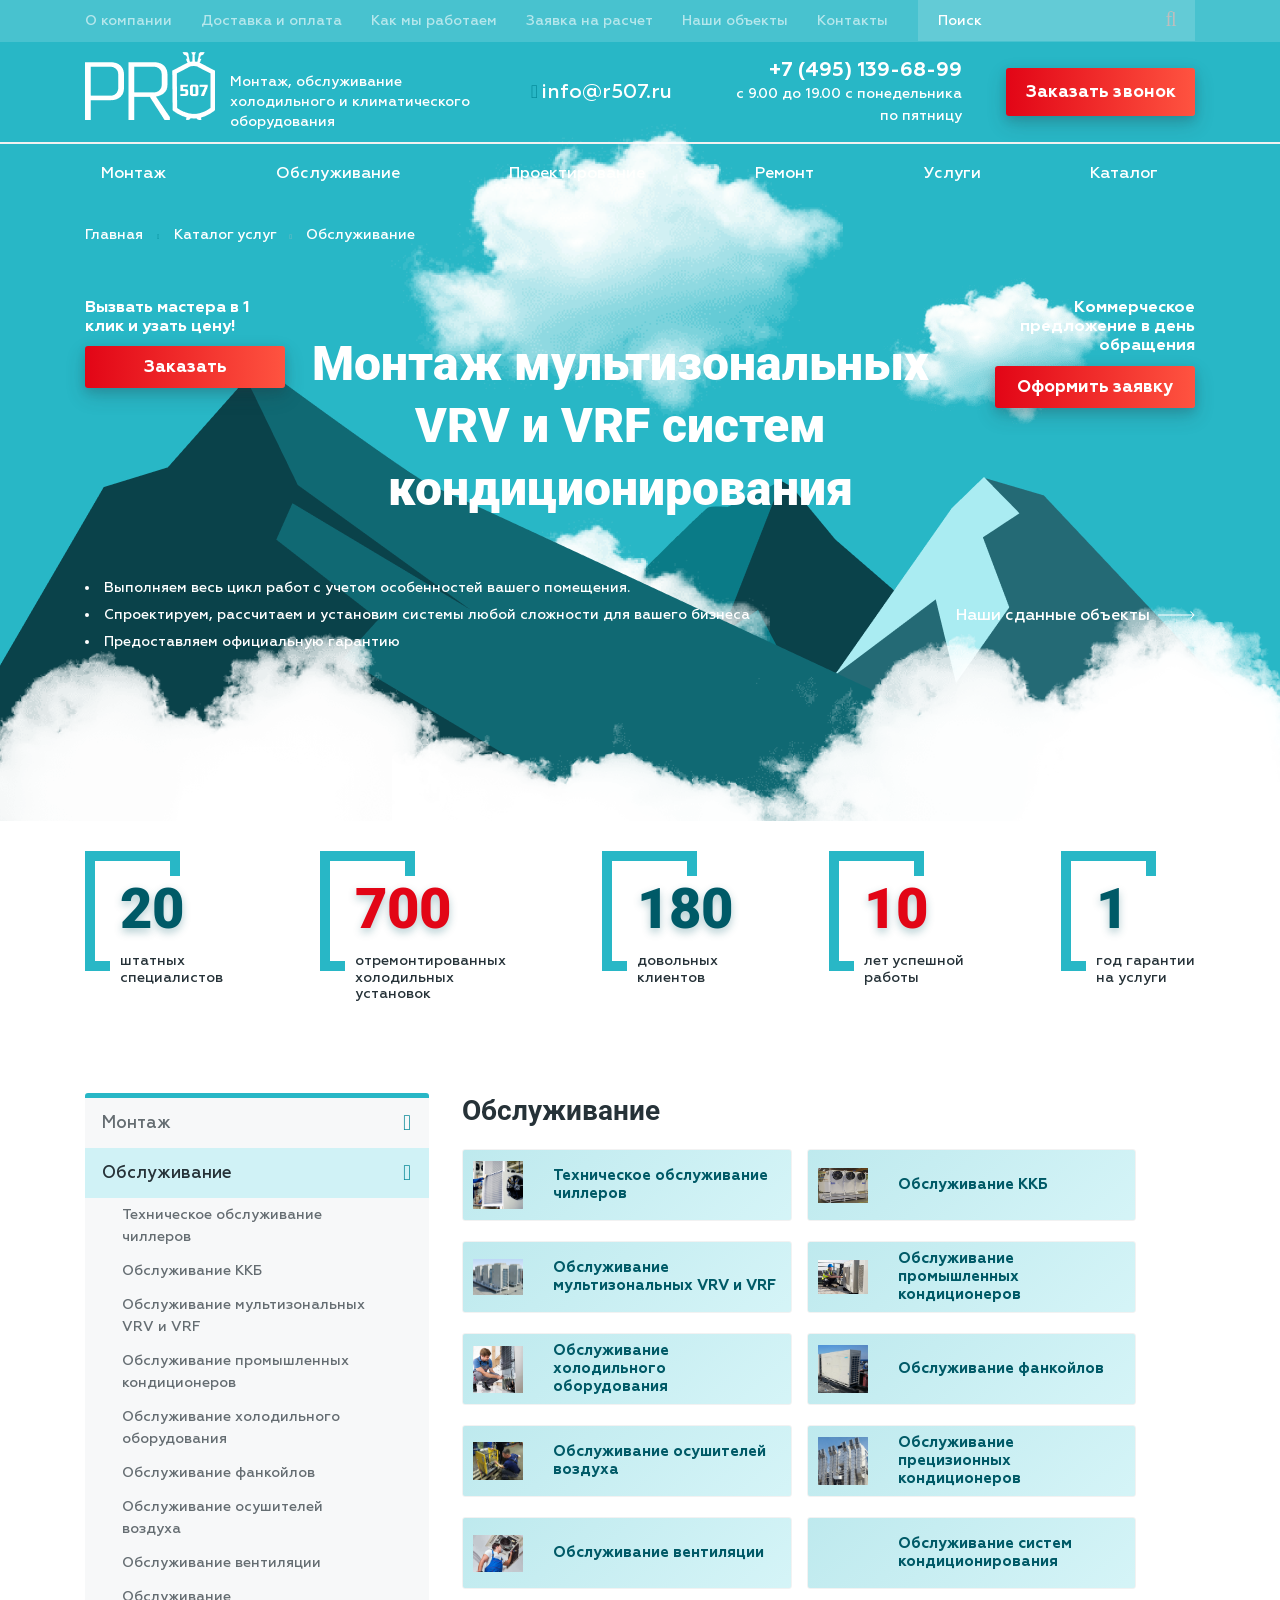
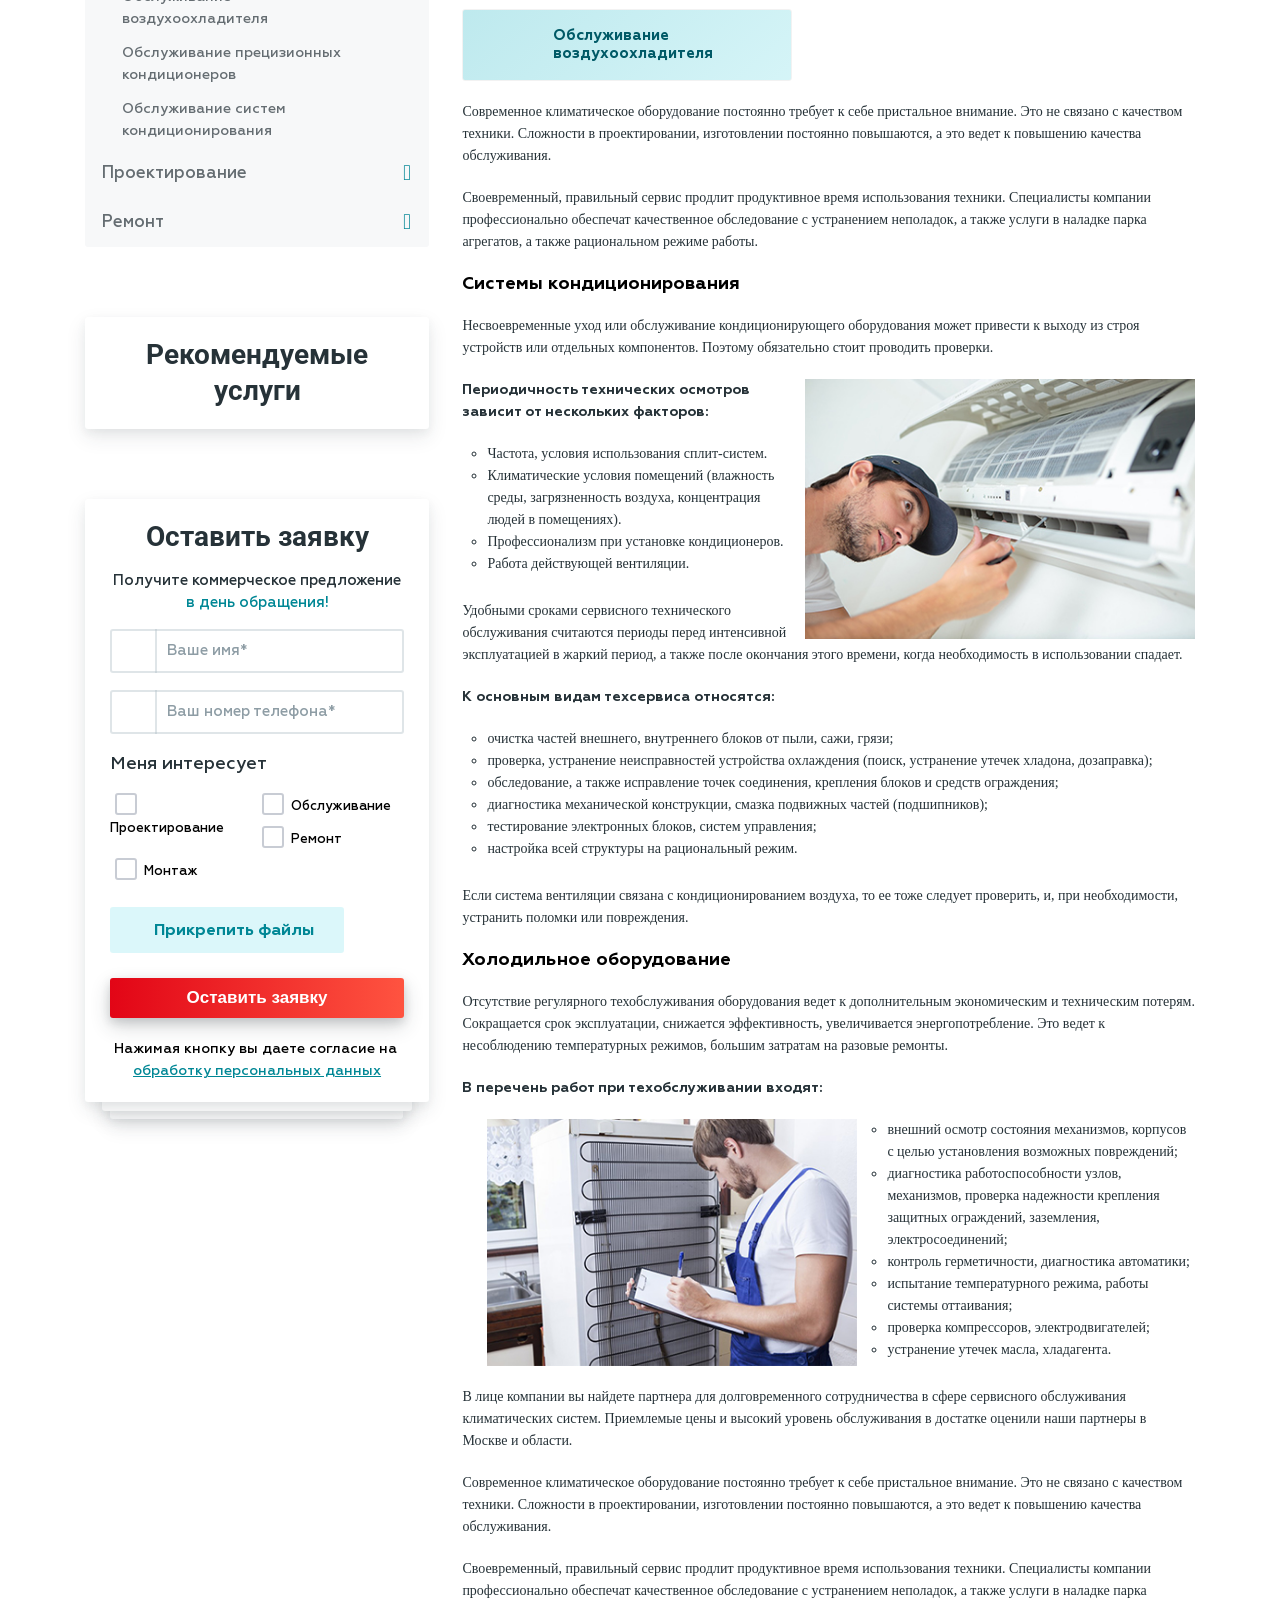
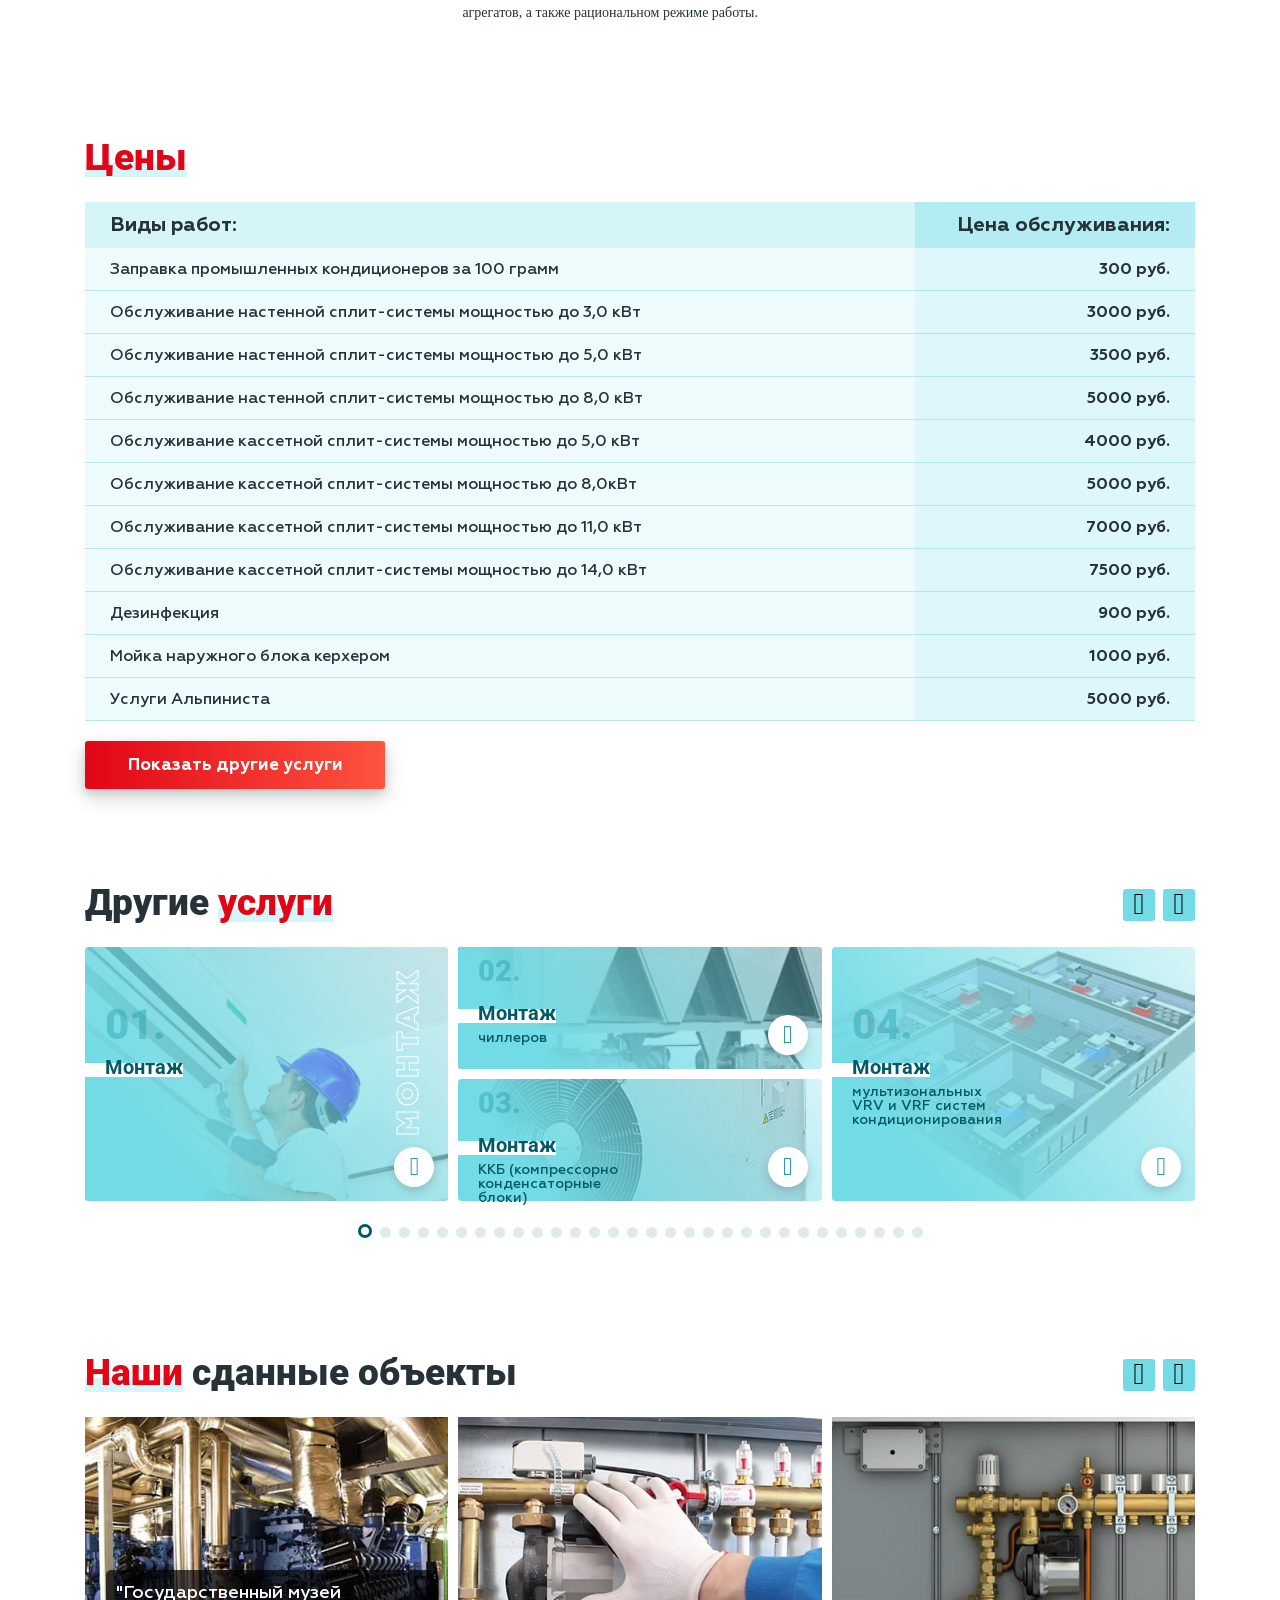
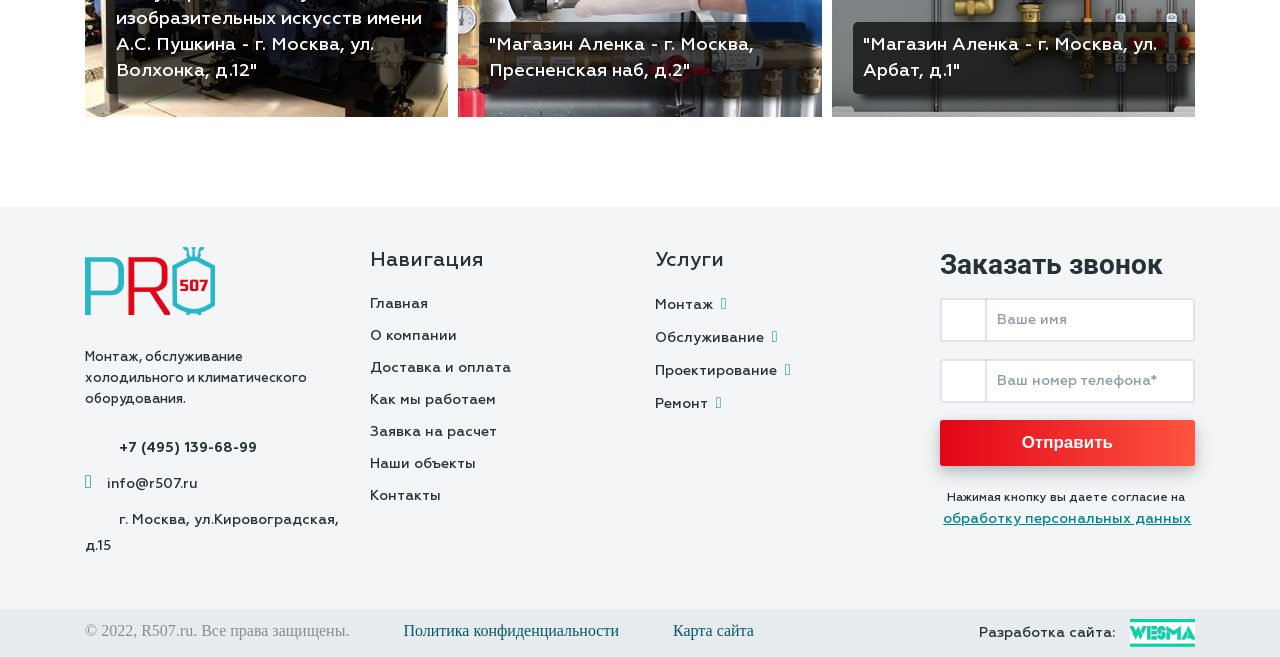
==== commit f8e39c39: "8" ====
--- a/index.html
+++ b/index.html
@@ -552,6 +552,10 @@
                 <div class="anim-bg__coud --two"><img src="./img/cloud-03.png" alt=""></div>
 
                 <div class="anim-bg__coud --three"><img src="./img/cloud-03.png" alt=""></div>
+            </div>
+
+            <div class="main-screen-service__image-bg-mobile">
+                <img src="./img/image-mobile-bg.png" alt="">
             </div>
 
         </div>
--- a/new-style.css
+++ b/new-style.css
@@ -126,9 +126,19 @@
 	font-style: normal;
 }
 
+header {
+}
+
+.main-nav {
+}
+
+.breadcrumbs {
+}
+
 .main-screen-service {
 	position: relative;
 	background: #28b7c6;
+	overflow: hidden;
 }
 
 .main-screen-service .header-top-bgr {
@@ -373,10 +383,12 @@
 .scrollDist {
 	position: absolute;
 	top: 0;
+	pointer-events: none;
 }
 
 .anim-bg {
 	overflow: hidden;
+	pointer-events: none;
 }
 
 .anim-bg__mountain.--one {
@@ -384,6 +396,7 @@
 	left: 0;
 	bottom: 200px;
 	z-index: 3;
+	pointer-events: none;
 }
 
 .anim-bg__mountain.--two {
@@ -391,6 +404,7 @@
 	right: 10%;
 	bottom: 200px;
 	z-index: 1;
+	pointer-events: none;
 }
 
 .anim-bg__mountain.--three {
@@ -398,6 +412,7 @@
 	right: 0;
 	bottom: 200px;
 	z-index: 2;
+	pointer-events: none;
 }
 
 .anim-bg__coud.--one {
@@ -405,6 +420,7 @@
 	width: 100%;
 	bottom: -0px;
 	z-index: 4;
+	pointer-events: none;
 	/* animation: animCloud 30s infinite linear; */
 }
 
@@ -416,14 +432,16 @@
 	position: absolute;
 	bottom: -50px;
 	z-index: 2;
-	animation: animCloud 10s infinite linear;
+	animation: animCloud 60s infinite linear;
+	pointer-events: none;
 }
 
 .anim-bg__coud.--three {
 	position: absolute;
 	bottom: -50px;
 	z-index: 2;
-	animation: animCloud2 10s infinite linear;
+	animation: animCloud2 60s infinite linear;
+	pointer-events: none;
 }
 
 @keyframes animCloud {
@@ -448,13 +466,46 @@
 	}
 }
 
+.main-screen-service__image-bg-mobile {
+	display: none;
+	position: absolute;
+	bottom: 20%;
+	left: 0;
+	width: 100%;
+}
+
+.main-screen-service__image-bg-mobile img {
+	max-width: 100%;
+	width: 100%;
+	height: 100%;
+	object-fit: cover;
+}
+
+@media (max-width: 1400px) {
+	.anim-bg__mountain.--one {
+		left: -10%;
+	}
+
+	.anim-bg__mountain.--two {
+		right: 0%;
+	}
+
+	.anim-bg__mountain.--three {
+		right: -10%;
+	}
+}
+
 @media (max-width: 1170px) {
+	.main-screen-service__image-bg-mobile {
+		display: block;
+	}
+
 	.anim-bg {
 		display: none;
 	}
 
 	.sect-service__wrap {
-		padding: 30px 0 50px 0;
+		padding: 30px 0 150px 0;
 	}
 
 	.sect-service__title {
@@ -478,31 +529,56 @@
 
 @media (max-width: 900px) {
 	.sect-service__row {
+		flex-wrap: wrap;
+	}
+
+	.sect-service__column:nth-child(1) {
+		display: flex;
 		flex-direction: column;
-		align-items: center;
-	}
-
-	.sect-service__column:nth-child(1) {
 		flex-basis: initial;
 		text-align: center;
+		margin-right: 10px;
+		width: calc(50% - 10px);
+		order: 1;
 	}
 
 	.sect-service__column:nth-child(2) {
 		padding-top: 0px;
-		margin: 60px 0px;
+		margin-top: 30px;
+		width: 100%;
+		order: 3;
 	}
 
 	.sect-service__column:nth-child(3) {
+		display: flex;
+		flex-direction: column;
 		flex-basis: initial;
 		text-align: center;
+		margin-left: 10px;
+		width: calc(50% - 10px);
+		order: 2;
+	}
+
+	.sect-service__subtext {
+		flex-grow: 1;
+		max-width: 300px;
+		margin: 0 auto 15px auto;
 	}
 
 	.sect-service__column:nth-child(1) .sect-service__btn {
 		margin: 0 auto;
+		width: 100%;
 	}
 
 	.sect-service__column:nth-child(3) .sect-service__btn {
 		margin: 0 auto;
+		width: 100%;
+	}
+
+	.main-screen-service__image-bg-mobile {
+		left: 50%;
+		transform: translate(-50%, 0);
+		width: 120vw;
 	}
 }
 
@@ -520,6 +596,10 @@
 	.service-advantages__item {
 		flex: 0 1 calc(100% / 2);
 	}
+
+	.main-screen-service__image-bg-mobile {
+		bottom: 27%;
+	}
 }
 
 @media (max-width: 500px) {
@@ -534,4 +614,21 @@
 	.card-service__text {
 		font-size: 12px;
 	}
-}
+
+	.sect-service__row {
+		margin-bottom: 30px;
+	}
+
+	.sect-service__title {
+		font-size: 26px;
+	}
+
+	.sect-service__subtext {
+		font-size: 12px;
+	}
+
+	.sect-service__btn.btn {
+		font-size: 12px;
+		padding: 10px;
+	}
+}
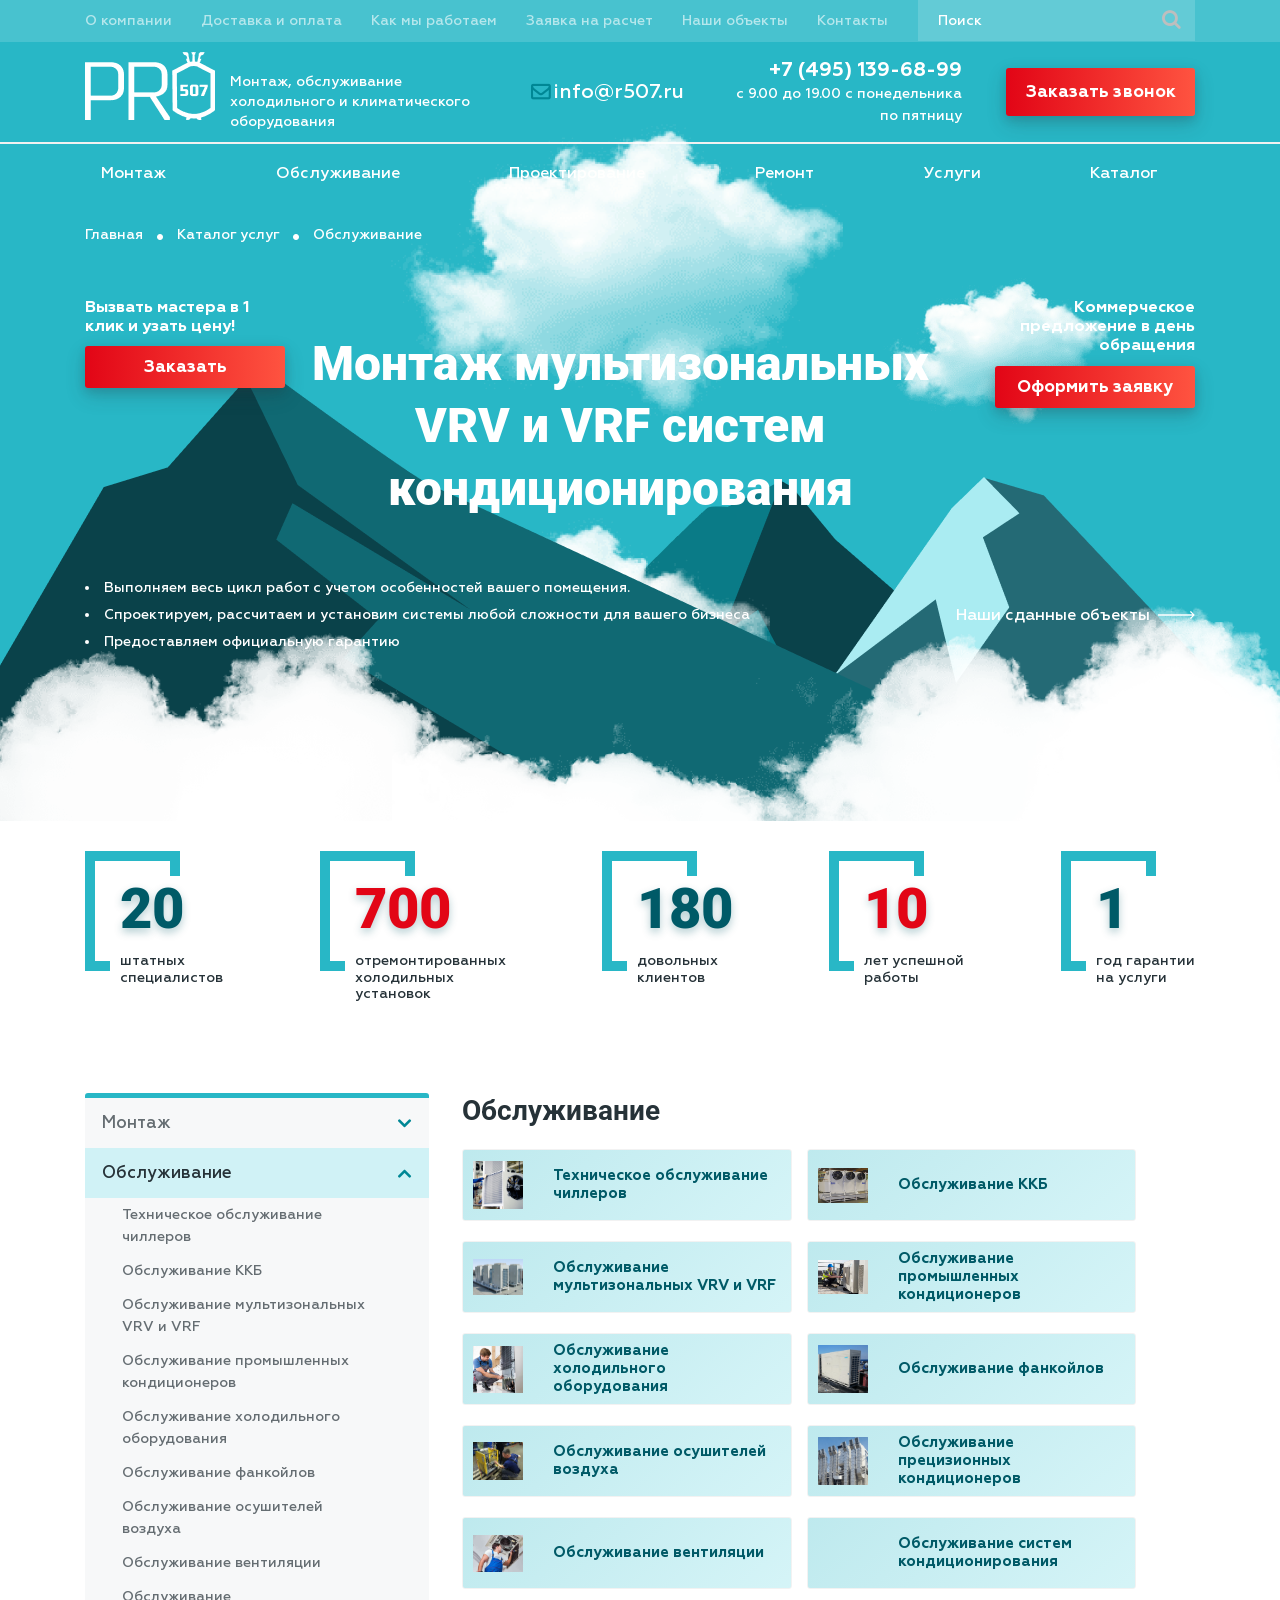
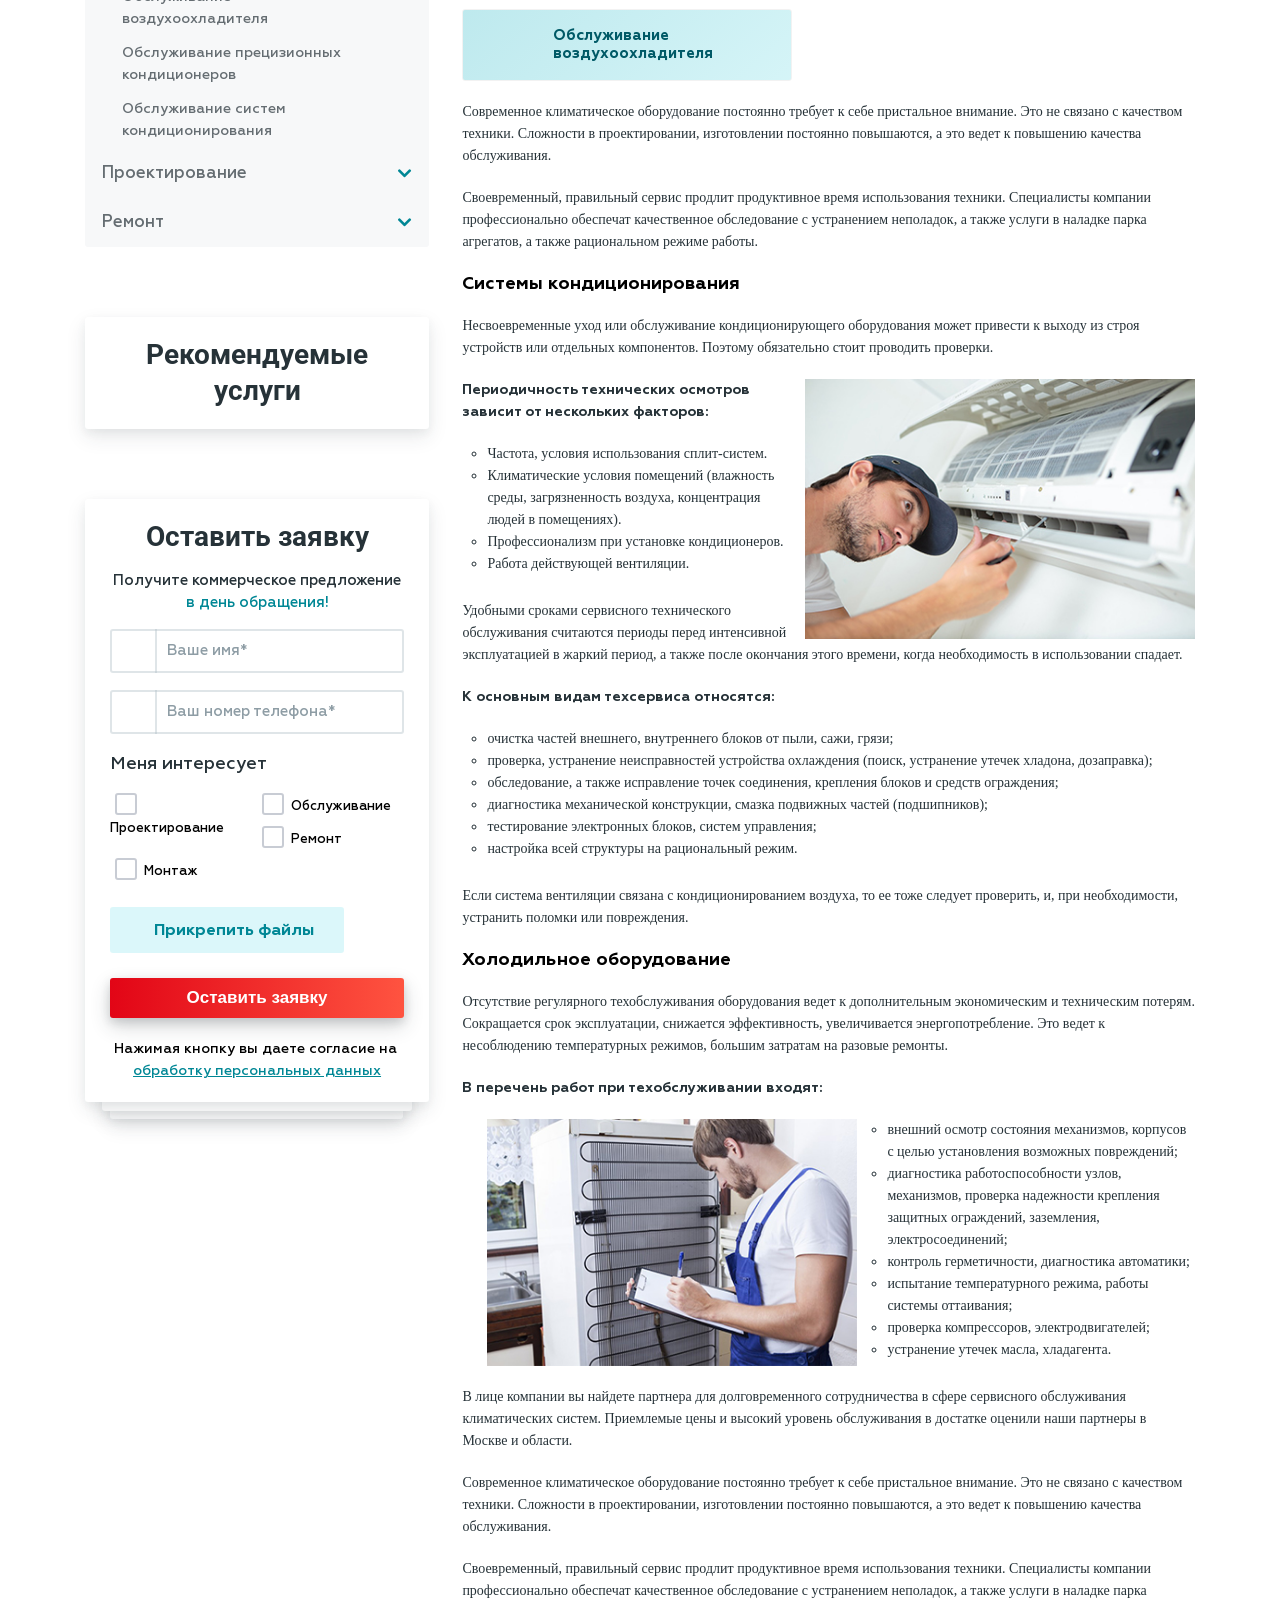
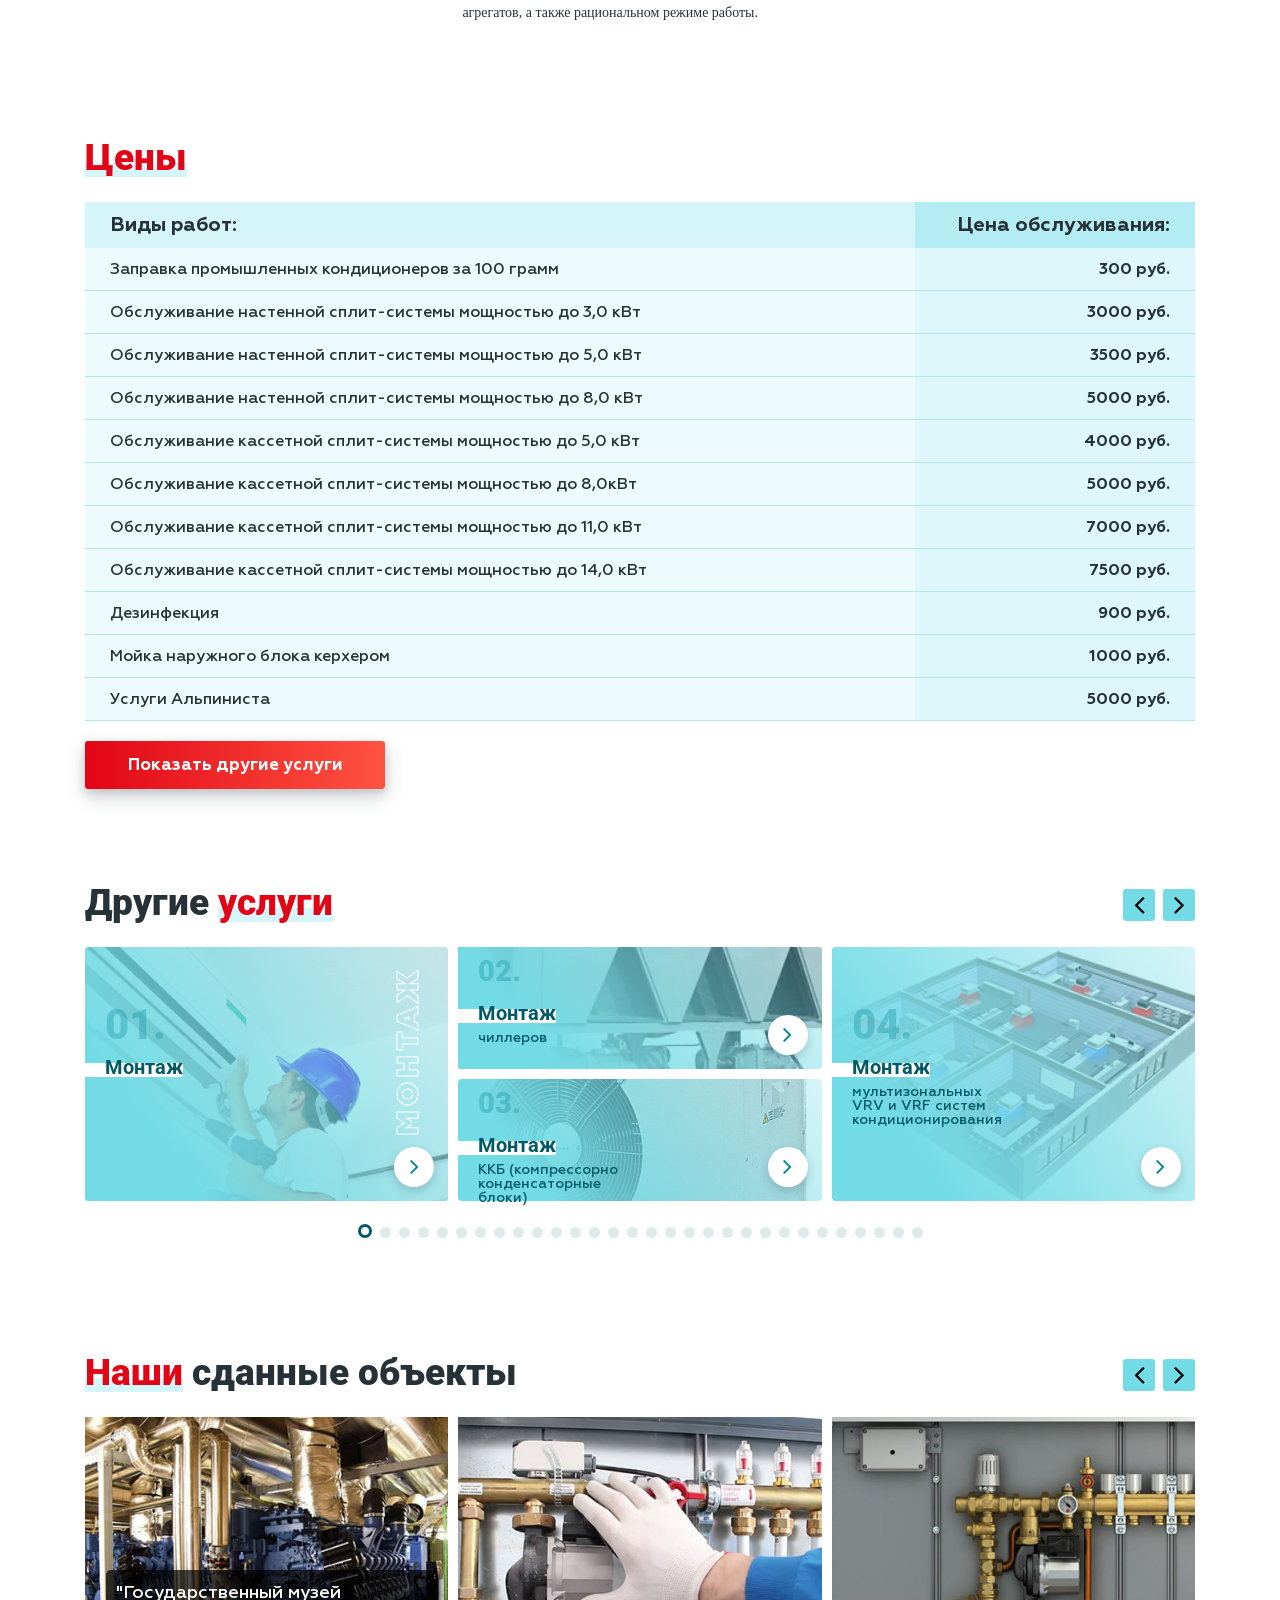
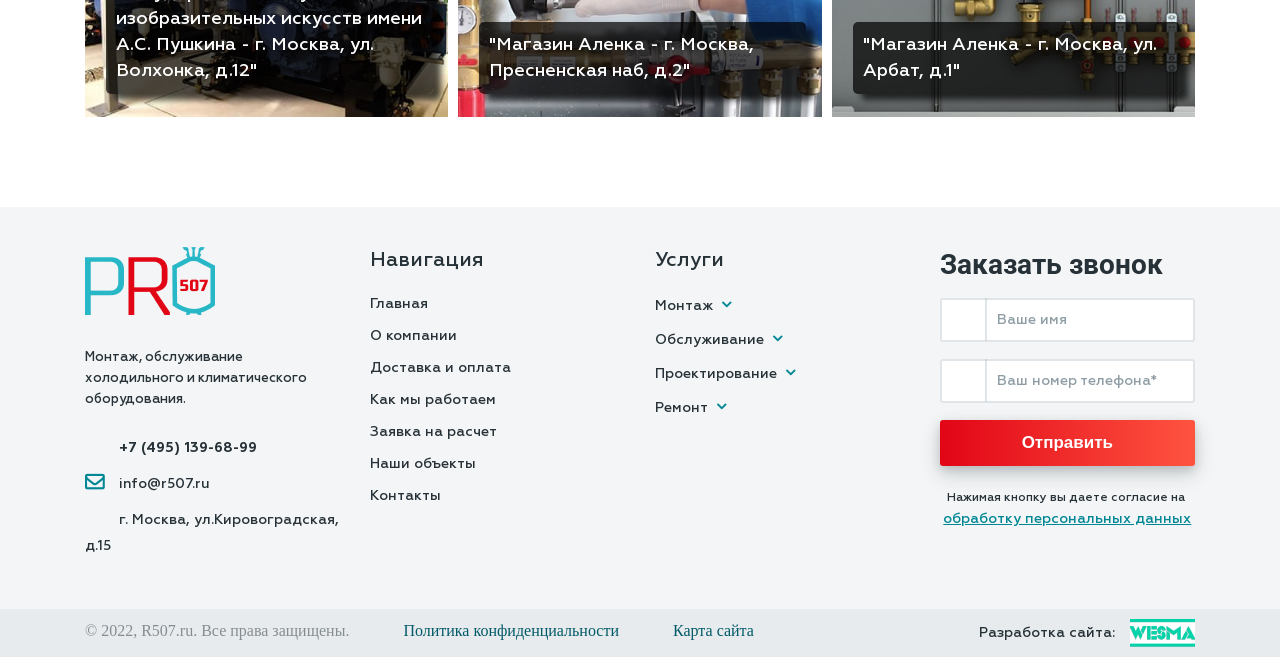
==== commit 885157bc: "11" ====
--- a/index.html
+++ b/index.html
@@ -12,6 +12,9 @@
     <meta name="robots" content="index, follow">
     <script type="text/javascript"
         data-skip-moving="true">(function (w, d, n) { var cl = "bx-core"; var ht = d.documentElement; var htc = ht ? ht.className : undefined; if (htc === undefined || htc.indexOf(cl) !== -1) { return; } var ua = n.userAgent; if (/(iPad;)|(iPhone;)/i.test(ua)) { cl += " bx-ios"; } else if (/Android/i.test(ua)) { cl += " bx-android"; } cl += (/(ipad|iphone|android|mobile|touch)/i.test(ua) ? " bx-touch" : " bx-no-touch"); cl += w.devicePixelRatio && w.devicePixelRatio >= 2 ? " bx-retina" : " bx-no-retina"; var ieVersion = -1; if (/AppleWebKit/.test(ua)) { cl += " bx-chrome"; } else if ((ieVersion = getIeVersion()) > 0) { cl += " bx-ie bx-ie" + ieVersion; if (ieVersion > 7 && ieVersion < 10 && !isDoctype()) { cl += " bx-quirks"; } } else if (/Opera/.test(ua)) { cl += " bx-opera"; } else if (/Gecko/.test(ua)) { cl += " bx-firefox"; } if (/Macintosh/i.test(ua)) { cl += " bx-mac"; } ht.className = htc ? htc + " " + cl : cl; function isDoctype() { if (d.compatMode) { return d.compatMode == "CSS1Compat"; } return d.documentElement && d.documentElement.clientHeight; } function getIeVersion() { if (/Opera/i.test(ua) || /Webkit/i.test(ua) || /Firefox/i.test(ua) || /Chrome/i.test(ua)) { return -1; } var rv = -1; if (!!(w.MSStream) && !(w.ActiveXObject) && ("ActiveXObject" in w)) { rv = 11; } else if (!!d.documentMode && d.documentMode >= 10) { rv = 10; } else if (!!d.documentMode && d.documentMode >= 9) { rv = 9; } else if (d.attachEvent && !/Opera/.test(ua)) { rv = 8; } if (rv == -1 || rv == 8) { var re; if (n.appName == "Microsoft Internet Explorer") { re = new RegExp("MSIE ([0-9]+[\.0-9]*)"); if (re.exec(ua) != null) { rv = parseFloat(RegExp.$1); } } else if (n.appName == "Netscape") { rv = 11; re = new RegExp("Trident/.*rv:([0-9]+[\.0-9]*)"); if (re.exec(ua) != null) { rv = parseFloat(RegExp.$1); } } } return rv; } })(window, document, navigator);</script>
+
+    <link rel="stylesheet"
+        href="./Обслуживание климатического оборудования в Москве _ Компания PRO507_files/fontawesome-webfont.woff2">
 
     <link href="https://fonts.googleapis.com/css2?family=Roboto:wght@100;300;400;500;700;900&display=swap"
         rel="stylesheet">
@@ -486,7 +489,13 @@
                                 </ul>
                             </div>
 
-                            <a href="#" class="sect-service__link"><span>Наши сданные объекты</span> </a>
+                            <a href="#" class="sect-service__link"><span>Наши сданные объекты</span> <svg
+                                    xmlns="http://www.w3.org/2000/svg" width="37" height="8" viewBox="0 0 37 8"
+                                    fill="none">
+                                    <path
+                                        d="M36.3536 4.35356C36.5488 4.1583 36.5488 3.84171 36.3536 3.64645L33.1716 0.464472C32.9763 0.26921 32.6597 0.269209 32.4645 0.464472C32.2692 0.659734 32.2692 0.976316 32.4645 1.17158L35.2929 4.00001L32.4645 6.82843C32.2692 7.02369 32.2692 7.34028 32.4645 7.53554C32.6597 7.7308 32.9763 7.7308 33.1716 7.53554L36.3536 4.35356ZM-8.49944e-08 4.5L36 4.50001L36 3.50001L8.49944e-08 3.5L-8.49944e-08 4.5Z"
+                                        fill="white" />
+                                </svg></a>
                         </div>
                     </div>
                 </div>
@@ -555,7 +564,9 @@
             </div>
 
             <div class="main-screen-service__image-bg-mobile">
-                <img src="./img/image-mobile-bg.png" alt="">
+                <img class="main-screen-service__image-mobile --one" src="./img/image-mobile-1.png" alt="">
+                <img class="main-screen-service__image-mobile --two" src="./img/image-mobile-2.png" alt="">
+                <img class="main-screen-service__image-mobile --three" src="./img/image-mobile-3.png" alt="">
             </div>
 
         </div>
--- a/new-style.css
+++ b/new-style.css
@@ -1,3 +1,12 @@
+/*не надо*/
+@font-face {
+	font-family: "FontAwesome";
+	src: url("./font/fontawesome-webfont.woff2") format("woff2");
+	font-weight: normal;
+	font-style: normal;
+}
+/*не надо*/
+
 @font-face {
 	font-family: "Geometria";
 	src: url("./font/Geometria-Regular.eot");
@@ -184,6 +193,18 @@
 
 .main-screen-service .breadcrumbs a {
 	color: #fff;
+}
+
+.main-screen-service .breadcrumbs i {
+	color: #fff;
+}
+
+.main-screen-service .breadcrumbs i.brdcr-active {
+	color: #fff;
+}
+
+.main-screen-service .breadcrumbs a:hover {
+	color: #e20516;
 }
 
 .main-screen-service .main-nav_catalog {
@@ -272,6 +293,15 @@
 	font-size: 14px;
 	line-height: 120%;
 	color: #ffffff;
+	transition: all 0.3s ease;
+}
+
+.sect-service__group.scroll .sect-service__text {
+	color: #000;
+}
+
+.sect-service__group.scroll .sect-service__link {
+	color: #000;
 }
 
 .sect-service__text ul {
@@ -297,8 +327,7 @@
 	transition: all 0.3s ease;
 }
 
-.sect-service__link::before {
-	content: "";
+.sect-service__link svg {
 	position: absolute;
 	top: 50%;
 	right: 0;
@@ -309,7 +338,7 @@
 	transition: all 0.3s ease;
 }
 
-.sect-service__link:hover::before {
+.sect-service__link:hover svg {
 	transform: translate(10px, -50%);
 }
 
@@ -467,18 +496,44 @@
 }
 
 .main-screen-service__image-bg-mobile {
+	pointer-events: none;
 	display: none;
 	position: absolute;
-	bottom: 20%;
+	bottom: 0;
 	left: 0;
 	width: 100%;
-}
-
-.main-screen-service__image-bg-mobile img {
+	height: 100%;
+}
+
+.main-screen-service__image-mobile {
+	pointer-events: none;
 	max-width: 100%;
 	width: 100%;
-	height: 100%;
 	object-fit: cover;
+}
+
+.main-screen-service__image-mobile.--one {
+	position: absolute;
+	bottom: 23%;
+	left: 0;
+	width: 100%;
+	z-index: 2;
+}
+
+.main-screen-service__image-mobile.--two {
+	position: absolute;
+	left: 0;
+	bottom: 30%;
+	width: 100%;
+	z-index: 1;
+}
+
+.main-screen-service__image-mobile.--three {
+	position: absolute;
+	left: 0;
+	bottom: 30%;
+	width: 100%;
+	z-index: 1;
 }
 
 @media (max-width: 1400px) {
@@ -496,6 +551,91 @@
 }
 
 @media (max-width: 1170px) {
+	.sect-service__text {
+		color: #fff !important;
+	}
+
+	.sect-service__link {
+		color: #fff !important;
+	}
+
+	.sect-service__link svg path {
+		fill: #fff !important;
+	}
+
+	.main-screen-service .main-nav_catalog {
+		background: #fff;
+	}
+
+	.main-screen-service .navigation li a {
+		color: #263238;
+	}
+
+	header {
+		background: #fff;
+	}
+
+	.main-screen-service .header-top-bgr {
+		background: #f3f5f6;
+	}
+
+	.main-screen-service .search-inp[type="text"] {
+		background: #e9edef;
+		color: #000;
+	}
+
+	.main-screen-service .search-inp[type="text"]::placeholder {
+		color: #263238;
+	}
+
+	.main-screen-service .logo-info {
+		color: #000;
+	}
+
+	.main-screen-service .header-bottom-email a {
+		color: #263238;
+	}
+
+	.main-screen-service .header-bottom-phone a {
+		color: #263238;
+	}
+
+	.main-screen-service .work-hours {
+		color: #b0bec5;
+	}
+
+	.main-screen-service .logo-img img {
+		filter: none;
+	}
+
+	.main-screen-service .navigation li a {
+		color: #263238;
+	}
+
+	.main-screen-service .breadcrumbs {
+		color: #263238;
+	}
+
+	.main-screen-service .breadcrumbs a {
+		color: #263238;
+	}
+
+	.main-screen-service .main-nav_catalog {
+		box-shadow: 0px 8px 20px rgba(38, 50, 56, 0.1), 0px 4px 10px rgba(38, 50, 56, 0.05);
+	}
+
+	.main-screen-service .search button {
+		background: #e9edef;
+	}
+
+	.main-screen-service .header-top-nav ul li a {
+		color: rgba(255, 255, 255, 0.6);
+	}
+
+	.main-screen-service .breadcrumbs {
+		display: none;
+	}
+
 	.main-screen-service__image-bg-mobile {
 		display: block;
 	}
@@ -574,12 +714,6 @@
 		margin: 0 auto;
 		width: 100%;
 	}
-
-	.main-screen-service__image-bg-mobile {
-		left: 50%;
-		transform: translate(-50%, 0);
-		width: 120vw;
-	}
 }
 
 @media (max-width: 768px) {
@@ -597,8 +731,16 @@
 		flex: 0 1 calc(100% / 2);
 	}
 
-	.main-screen-service__image-bg-mobile {
-		bottom: 27%;
+	.main-screen-service__image-mobile.--one {
+		bottom: 30%;
+	}
+
+	.main-screen-service__image-mobile.--two {
+		bottom: 34%;
+	}
+
+	.main-screen-service__image-mobile.--three {
+		bottom: 37%;
 	}
 }
 
@@ -631,4 +773,23 @@
 		font-size: 12px;
 		padding: 10px;
 	}
-}
+
+	.main-screen-service__image-mobile.--one {
+		max-width: initial;
+		width: 200vw;
+		left: -40%;
+		bottom: 25%;
+	}
+
+	.main-screen-service__image-mobile.--two {
+		width: 300vw;
+		max-width: initial;
+		left: 50%;
+		bottom: 28%;
+		transform: translate(-50%, 0);
+	}
+
+	.main-screen-service__image-mobile.--three {
+		bottom: 30%;
+	}
+}
--- a/Обслуживание климатического оборудования в Москве _ Компания PRO507_files/kernel_main_v1.css
+++ b/Обслуживание климатического оборудования в Москве _ Компания PRO507_files/kernel_main_v1.css
@@ -3,22 +3,1526 @@
 /* /bitrix/js/main/core/css/core_popup.min.css?155597719515191 */
 /* /bitrix/js/main/core/css/core_date.min.css?15559771959658 */
 
-
 /* Start:/bitrix/js/main/core/css/core.min.css?15559771952854*/
-.bx-timer-semicolon-off .bx-timer-semicolon{visibility:hidden}.bx-panel-tooltip{z-index:2210!important;overflow:hidden!important;position:absolute!important;letter-spacing:normal!important;list-style:none!important;text-align:left!important;text-indent:0!important;text-transform:none!important;visibility:visible!important;white-space:normal!important;word-spacing:normal!important;vertical-align:baseline!important;margin:0!important;padding:0!important;float:none!important;text-decoration:none!important;-webkit-border-radius:3px!important;-moz-border-radius:3px!important;border-radius:3px!important;-webkit-box-shadow:0 12px 10px rgba(0,0,0,.25)!important;-moz-box-shadow:0 12px 10px rgba(0,0,0,.25)!important;box-shadow:0 12px 10px rgba(0,0,0,.25)!important;border:1px solid;border-color:#a2a6ad #989ca1 #8e9398;background:#d0dbdd;background:-webkit-linear-gradient(top,rgba(227,233,234,.95),rgba(198,210,213,.95));background:-moz-linear-gradient(top,rgba(227,233,234,.95),rgba(198,210,213,.95));background:-o-linear-gradient(top,rgba(227,233,234,.95),rgba(198,210,213,.95));background:-ms-linear-gradient(top,rgba(227,233,234,.95),rgba(198,210,213,.95));background:linear-gradient(to bottom,rgba(227,233,234,.95),rgba(198,210,213,.95));filter:progid:DXImageTransform.Microsoft.gradient(startColorstr='#f2e3e9ea',endColorstr='#f2c6d2d5',GradientType=0)}.bx-panel-tooltip div{display:block!important}.bx-panel-tooltip .bx-panel-tooltip-top-border,.bx-panel-tooltip .bx-panel-tooltip-bottom-border{display:none!important}.bx-panel-tooltip-content{overflow:hidden!important;position:relative!important;z-index:10!important;display:inline-block!important}.bx-panel-tooltip-title{font:normal normal bold 14px/normal "Helvetica Neue",Helvetica,Arial,sans-serif!important;color:#16191a!important;position:relative!important;padding:7px 10px 0 10px!important;margin:0!important;text-shadow:0 1px rgba(255,255,255,0.66)}.bx-panel-tooltip-text{font:normal normal normal 12px/normal "Helvetica Neue",Helvetica,Arial,sans-serif!important;color:#272b31!important;padding:9px 10px 10px 10px!important;margin:0!important;position:relative!important;text-shadow:0 1px rgba(255,255,255,0.25)}.bx-panel-tooltip-close{position:absolute!important;height:20px!important;background:scroll transparent url(/bitrix/js/main/core/css/../images/panel/top-panel-sprite-2.png) no-repeat -9px -1881px!important;width:25px!important;top:0!important;right:0!important;z-index:5!important;display:block!important}.bx-panel-tooltip-close:hover{background:scroll transparent url(/bitrix/js/main/core/css/../images/panel/top-panel-sprite-2.png) no-repeat -32px -1881px!important}.bx-panel-tooltip-text a{font:normal normal normal 12px/normal "Helvetica Neue",Helvetica,Arial,sans-serif!important}.bx-panel-tooltip-text a,.bx-panel-tooltip-text a:hover{color:#272b31!important;text-decoration:underline!important}.bx-clear{clear:both}
+.bx-timer-semicolon-off .bx-timer-semicolon {
+	visibility: hidden;
+}
+.bx-panel-tooltip {
+	z-index: 2210 !important;
+	overflow: hidden !important;
+	position: absolute !important;
+	letter-spacing: normal !important;
+	list-style: none !important;
+	text-align: left !important;
+	text-indent: 0 !important;
+	text-transform: none !important;
+	visibility: visible !important;
+	white-space: normal !important;
+	word-spacing: normal !important;
+	vertical-align: baseline !important;
+	margin: 0 !important;
+	padding: 0 !important;
+	float: none !important;
+	text-decoration: none !important;
+	-webkit-border-radius: 3px !important;
+	-moz-border-radius: 3px !important;
+	border-radius: 3px !important;
+	-webkit-box-shadow: 0 12px 10px rgba(0, 0, 0, 0.25) !important;
+	-moz-box-shadow: 0 12px 10px rgba(0, 0, 0, 0.25) !important;
+	box-shadow: 0 12px 10px rgba(0, 0, 0, 0.25) !important;
+	border: 1px solid;
+	border-color: #a2a6ad #989ca1 #8e9398;
+	background: #d0dbdd;
+	background: -webkit-linear-gradient(top, rgba(227, 233, 234, 0.95), rgba(198, 210, 213, 0.95));
+	background: -moz-linear-gradient(top, rgba(227, 233, 234, 0.95), rgba(198, 210, 213, 0.95));
+	background: -o-linear-gradient(top, rgba(227, 233, 234, 0.95), rgba(198, 210, 213, 0.95));
+	background: -ms-linear-gradient(top, rgba(227, 233, 234, 0.95), rgba(198, 210, 213, 0.95));
+	background: linear-gradient(to bottom, rgba(227, 233, 234, 0.95), rgba(198, 210, 213, 0.95));
+	filter: progid:DXImageTransform.Microsoft.gradient(startColorstr='#f2e3e9ea',endColorstr='#f2c6d2d5',GradientType=0);
+}
+.bx-panel-tooltip div {
+	display: block !important;
+}
+.bx-panel-tooltip .bx-panel-tooltip-top-border,
+.bx-panel-tooltip .bx-panel-tooltip-bottom-border {
+	display: none !important;
+}
+.bx-panel-tooltip-content {
+	overflow: hidden !important;
+	position: relative !important;
+	z-index: 10 !important;
+	display: inline-block !important;
+}
+.bx-panel-tooltip-title {
+	font: normal normal bold 14px / normal "Helvetica Neue", Helvetica, Arial, sans-serif !important;
+	color: #16191a !important;
+	position: relative !important;
+	padding: 7px 10px 0 10px !important;
+	margin: 0 !important;
+	text-shadow: 0 1px rgba(255, 255, 255, 0.66);
+}
+.bx-panel-tooltip-text {
+	font: normal normal normal 12px / normal "Helvetica Neue", Helvetica, Arial, sans-serif !important;
+	color: #272b31 !important;
+	padding: 9px 10px 10px 10px !important;
+	margin: 0 !important;
+	position: relative !important;
+	text-shadow: 0 1px rgba(255, 255, 255, 0.25);
+}
+.bx-panel-tooltip-close {
+	position: absolute !important;
+	height: 20px !important;
+	background: scroll transparent url(/bitrix/js/main/core/css/../images/panel/top-panel-sprite-2.png) no-repeat -9px -1881px !important;
+	width: 25px !important;
+	top: 0 !important;
+	right: 0 !important;
+	z-index: 5 !important;
+	display: block !important;
+}
+.bx-panel-tooltip-close:hover {
+	background: scroll transparent url(/bitrix/js/main/core/css/../images/panel/top-panel-sprite-2.png) no-repeat -32px -1881px !important;
+}
+.bx-panel-tooltip-text a {
+	font: normal normal normal 12px / normal "Helvetica Neue", Helvetica, Arial, sans-serif !important;
+}
+.bx-panel-tooltip-text a,
+.bx-panel-tooltip-text a:hover {
+	color: #272b31 !important;
+	text-decoration: underline !important;
+}
+.bx-clear {
+	clear: both;
+}
 /* End */
 
-
 /* Start:/bitrix/js/main/core/css/core_popup.min.css?155597719515191*/
-.popup-window{background-color:#fff;box-shadow:0 7px 21px rgba(83,92,105,.12),0 -1px 6px 0 rgba(83,92,105,.06);padding:10px;font:13px "Helvetica Neue",Helvetica,Arial,sans-serif}.popup-window.popup-window-with-titlebar{padding:0 10px 10px}.popup-window.popup-window-no-paddings,.popup-window.popup-window-no-paddings .popup-window-content{padding:0}.popup-window-delimiter{background-color:#f0f1f2;display:block;height:1px;line-height:1px}.popup-window-delimiter-section{display:flex;margin:5px 0 8px 0;text-align:center}.popup-window-delimiter-section:before,.popup-window-delimiter-section:after{display:block;content:"";flex:1;min-width:15px;position:relative;top:8px;height:1px;background-color:#f0f1f2}.popup-window-delimiter-text{position:relative;top:2px;padding:0 12px;background:#fff;color:#b1b6bc;font-size:10px;font-weight:bold;text-transform:uppercase;white-space:nowrap;overflow-x:hidden;text-overflow:ellipsis;text-align:center;box-sizing:border-box}.popup-window-buttons{text-align:center;padding:20px 0 10px;position:relative}.popup-window-button{display:inline-block;height:39px;line-height:39px;margin:0 12px 0 0;background:#ecedef;border-radius:2px;cursor:pointer;color:#7a818a;font-family:"OpenSans-Bold",Helvetica,Arial,sans-serif;font-size:12px;font-weight:normal;outline:0;padding:0 18px;vertical-align:middle;text-decoration:none;text-transform:uppercase;text-shadow:none;white-space:nowrap;-webkit-box-shadow:0 0 0 1px #c6cdd3 inset;box-shadow:0 0 0 1px #c6cdd3 inset;-webkit-font-smoothing:antialiased;-webkit-transition:background-color .2s linear,color .2s linear;transition:background-color .2s linear,color .2s linear}.popup-window-button:before,.popup-window-button:after{display:none}.popup-window-button:hover{background:#cfd4d8;color:#535c69}.popup-window-button:last-child{margin-right:0}.popup-window-button-accept,.popup-window-button-create{background:#bbed21;-webkit-box-shadow:none;box-shadow:none;color:#535c69}.popup-window-button-accept:hover,.popup-window-button-create:hover{background:#d2f95f;color:#535c69}.popup-window-button-wait{color:transparent!important;position:relative}.popup-window-button-wait .popup-window-button-text{opacity:0}.popup-window-button-wait:before{background:none!important;box-shadow:inset 0 0 0 1px #fff;border-radius:50%;color:#fff;display:block!important;content:'_'!important;font-size:10px;font-family:"Helvetica Neue",Helvetica,Arial,sans-serif;line-height:10px;height:21px;top:10px;left:50%;margin:0 0 0 -11px;padding-right:6px;position:absolute;text-align:right;width:15px}.popup-window-button-wait:after{background:#fff!important;content:' '!important;display:block!important;height:7px;position:absolute;top:13px;left:50%;padding:0;width:1px;-webkit-transform-origin:0 100%;transform-origin:0 100%;animation:popup-window-button-animation 1s infinite linear}.popup-window-button-create.popup-window-button-wait:before,.popup-window-button-accept.popup-window-button-wait:before{color:#535c69;-webkit-box-shadow:inset 0 0 0 1px #535c69;box-shadow:inset 0 0 0 1px #535c69}.popup-window-button-create.popup-window-button-wait:after,.popup-window-button-accept.popup-window-button-wait:after{background:#535c69!important}@keyframes popup-window-button-animation{0%{transform:rotate(0deg)}100%{transform:rotate(360deg)}}.popup-window-button-decline{background:#f1361b;color:#fff;-webkit-box-shadow:none;box-shadow:none}.popup-window-button-decline:hover{background:#cc1a00;color:#fff}.popup-window-button-cancel{font-weight:normal}.popup-window-button-blue{background-color:#3bc8f5;box-shadow:none;color:#fff}.popup-window-button-blue:hover{background-color:#3fddff;color:#fff}.popup-window-button-blue:active{background-color:#13b1e3;color:#fff}.popup-window-button-link,.popup-window-button-link-cancel,.popup-window-button-link:hover,.popup-window-button-link:active{background:0;-webkit-box-shadow:none;box-shadow:none}.popup-window-button-link{border-bottom:1px solid #c0c2c5;border-radius:0;color:#535c69;cursor:pointer;height:17px;line-height:17px;-webkit-transition:border-bottom-color .15s linear;transition:border-bottom-color .15s linear;padding:0}.popup-window-button-link:hover,.popup-window-button-link:active{border-bottom-color:#535c69;color:#535c69;line-height:17px;height:17px}.popup-window-button-link-cancel{color:#f1361b;border-bottom-color:#ffb4a9}.popup-window-button.popup-window-button-link-cancel:hover,.popup-window-button.popup-window-button-link-cancel:active{border-bottom-color:#f1361b;color:#f1361b}.popup-window-button-disable{cursor:default;opacity:.3}.popup-window-titlebar{height:49px}.popup-window-titlebar-text,.popup-window-titlebar-text-version{-webkit-box-sizing:border-box;box-sizing:border-box;color:#80868e;display:inline-block;font-size:14px;font-weight:bold;max-width:100%;line-height:49px;overflow:hidden;padding:0 30px 0 10px;text-overflow:ellipsis;white-space:nowrap}.popup-window-titlebar-text-version{font-weight:normal;font-size:13px;padding-left:0}.popup-window-content{box-sizing:border-box;background-color:#fff}.popup-window-with-titlebar .popup-window-content,.popup-window-content-gray .popup-window-content{background-color:#eef2f4}.popup-window-content-white .popup-window-content{background-color:#fff}.popup-window-with-titlebar .popup-window-content{padding:20px}.popup-window-content-no-paddings .popup-window-content{padding:0}.popup-window-close-icon{cursor:pointer;height:27px;outline:0;opacity:.5;position:absolute;right:0;top:0;width:27px;-webkit-transition:opacity .2s linear;transition:opacity .2s linear}.popup-window-close-icon:after{display:block;position:absolute;top:50%;left:50%;transform:translate3d(-50%,-50%,0);width:10px;height:10px;background-image:url([data-uri]);background-repeat:no-repeat;background-size:cover;content:""}.popup-window-titlebar-close-icon{top:12px;right:10px}.popup-window-close-icon:hover{opacity:1}.popup-window-angly{display:none;height:22px;position:absolute;overflow:hidden;width:33px}.popup-window-angly:before{background-color:#fff;-webkit-box-shadow:0 0 21px rgba(83,92,105,.13);box-shadow:0 0 21px rgba(83,92,105,.13);content:'';height:15px;position:absolute;left:9px;top:16px;transform:rotate(45deg);transform-origin:50% 50%;width:15px}.popup-window-angly-top{display:block;left:10px;margin:0;top:-22px}.popup-window-angly-right{display:block;right:-17px;top:10px;height:30px;width:17px}.popup-window-angly-right::before{left:-9px;top:8px}.popup-window-angly-bottom{bottom:-20px;display:block;height:20px;margin-left:10px}.popup-window-angly-bottom::before{top:-9px}.popup-window-angly-left{display:block;left:-14px;top:10px;height:30px;width:14px}.popup-window-angly-left::before{left:8px;top:8px}.popup-window-overlay{position:absolute;top:0;left:0;display:none;background:#333;filter:alpha(opacity=50);-moz-opacity:.5;opacity:.5}.popup-window-resize{opacity:0;transition:opacity .3s;position:absolute;right:0;bottom:0;width:10px;height:10px;background:url("[data-uri]");cursor:nwse-resize}.popup-window:hover .popup-window-resize{opacity:1}.menu-popup{padding:8px 0}.menu-popup-title{margin:0 0 7px 0;padding:0 0 0 4px;color:#4c4c4c;white-space:nowrap;font:normal normal normal 12px/normal Arial,Helvetica,sans-serif}.menu-popup .menu-popup-item{background-color:transparent;display:block;cursor:pointer;height:36px;position:relative;text-decoration:none;outline:0;white-space:nowrap;-webkit-transition:background-color .3s linear;transition:background-color .3s linear}.menu-popup .menu-popup-item-disabled{pointer-events:none;opacity:.4;cursor:default}.menu-popup-item-icon{display:inline-block;height:16px;margin-left:11px;vertical-align:middle;width:19px}.menu-popup-item-text{display:inline-block;font-family:"Helvetica Neue",Helvetica,Arial,sans-serif;color:#525c68;line-height:36px;padding:0 15px 0 9px;text-decoration:none;vertical-align:middle;-webkit-transition:color .2s linear;transition:color .2s linear}.popup-window-fixed-width .menu-popup-item-text{text-overflow:ellipsis;overflow:hidden;width:100%;box-sizing:border-box}.menu-popup-no-icon .menu-popup-item-text{padding:0 15px}.menu-popup-item-submenu .menu-popup-item-text{padding-right:28px}.menu-popup-item:hover,.menu-popup-item.menu-popup-item-open{background-color:#f6f8f9}.menu-popup-item:hover .menu-popup-item-text{color:#3b434f}.menu-popup-item.menu-popup-item-disabled:hover{background:initial}.menu-popup-item-submenu:after{position:absolute;right:11px;top:50%;margin-top:-4px;width:6px;height:9px;background-image:url([data-uri]);background-size:cover;content:""}.bx-admin-submenu-opened{background:#f0f0f0!important;-webkit-border-radius:3px;border-radius:3px}.menu-popup-no-icon .menu-popup-item-icon{display:none}.menu-popup-item-view .menu-popup-item-icon{background:url(/bitrix/js/main/core/css/../images/popup/popup-menu-sprite.2.png) no-repeat scroll -45px -271px transparent}.menu-popup-item-edit .menu-popup-item-icon{background:url(/bitrix/js/main/core/css/../images/popup/popup-menu-sprite.2.png) no-repeat scroll -43px -291px transparent}.menu-popup-item-create .menu-popup-item-icon{background:url(/bitrix/js/main/core/css/../images/popup/popup-menu-sprite.2.png) no-repeat scroll -44px -311px transparent}.menu-popup-item-create-quick .menu-popup-item-icon{background:url(/bitrix/js/main/core/css/../images/popup/popup-menu-sprite.2.png) no-repeat scroll -43px -329px transparent}.menu-popup-item-take .menu-popup-item-icon{background:url(/bitrix/js/main/core/css/../images/popup/popup-menu-sprite.2.png) no-repeat scroll -43px -347px transparent}.menu-popup-item-begin .menu-popup-item-icon{background:url(/bitrix/js/main/core/css/../images/popup/popup-menu-sprite.2.png) no-repeat scroll -44px -367px transparent}.menu-popup-item-decline .menu-popup-item-icon{background:url(/bitrix/js/main/core/css/../images/popup/popup-menu-sprite.2.png) no-repeat scroll -44px -383px transparent}.menu-popup-item-reopen .menu-popup-item-icon{background:url(/bitrix/js/main/core/css/../images/popup/popup-menu-sprite.2.png) no-repeat scroll -42px -484px transparent}.menu-popup-item-complete .menu-popup-item-icon{background:url(/bitrix/js/main/core/css/../images/popup/popup-menu-sprite.2.png) no-repeat scroll -42px -502px transparent}.menu-popup-item-hold .menu-popup-item-icon{background:url(/bitrix/js/main/core/css/../images/popup/popup-menu-sprite.2.png) no-repeat scroll -44px -520px transparent}.menu-popup-item-accept .menu-popup-item-icon{background:url(/bitrix/js/main/core/css/../images/popup/popup-menu-sprite.2.png) no-repeat scroll -43px -347px transparent}.menu-popup-item-remake .menu-popup-item-icon{background:url(/bitrix/js/main/core/css/../images/popup/popup-menu-sprite.2.png) no-repeat scroll -44px -383px transparent}.menu-popup-item-delete .menu-popup-item-icon{background:url(/bitrix/js/main/core/css/../images/popup/popup-menu-sprite.2.png) no-repeat scroll -44px -535px transparent}.menu-popup-item-copy .menu-popup-item-icon{background:url(/bitrix/js/main/core/css/../images/popup/popup-menu-sprite.2.png) no-repeat scroll -42px -595px transparent}.menu-popup-item-delegate .menu-popup-item-icon{background:url(/bitrix/js/main/core/css/../images/popup/popup-menu-sprite.2.png) no-repeat scroll -42px -615px transparent}.menu-popup-item-add-to-tm .menu-popup-item-icon{background:url(/bitrix/js/main/core/css/../images/popup/popup-menu-sprite.2.png) no-repeat scroll -42px -634px transparent}.popup-window-button-left,.popup-window-button-right{display:none}.popup-window-dark{background-color:rgba(0,0,0,0.8);-webkit-border-radius:4px;border-radius:4px;box-shadow:0 19px 24px rgba(88,112,118,0.17)}.popup-window-dark .popup-window-content{background-color:transparent;color:#fff;margin:0}.popup-window-dark .popup-window-angly:before{background-color:rgba(0,0,0,0.8)}.popup-window-dark .popup-window-titlebar-text{color:#fff}.popup-window-dark .popup-window-close-icon:after{background-image:url([data-uri])}.popup-window-tabs-box{padding:10px 0 4px}.popup-window-tabs{position:relative;padding:0 20px 0 0;margin:0;height:42px;font-size:0;z-index:1}.popup-window-tab{display:inline-block;height:42px;margin:0 7px 0 0;padding:0 12px;border:0;vertical-align:top;font-size:14px;font-weight:bold;font-family:"Helvetica Neue",Helvetica,Arial,sans-serif;line-height:41px;color:#535c69;background-color:#ecf2f3;text-shadow:none;cursor:pointer;-webkit-transition:background-color .15s linear;transition:background-color .15s linear}.popup-window-tab:hover{background-color:#f7f9f9}.popup-window-tab-selected{position:relative;z-index:2;padding:0 11px;background-color:#fff!important;line-height:40px;border-radius:2px 2px 0 0;border:1px solid #c6cdd3;border-bottom:0;cursor:default}.popup-window-tabs-content{margin:0;padding:10px;border:1px solid #c6cdd3;border-radius:0 3px 3px}.popup-window-tab-content{display:none;padding:20px;background:#eef2f4}.popup-window-tabs-content-white .popup-window-tab-content{padding:10px;background:#fff}.popup-window-tab-content-selected{display:block}.popup-window-show-animation-opacity{animation:popupWindowShowAnimationOpacity 100ms;animation-fill-mode:both}@keyframes popupWindowShowAnimationOpacity{0%{opacity:0}100%{opacity:1}}.popup-window-show-animation-opacity-transform{animation:popupWindowShowAnimationOpacityTransform 100ms;animation-fill-mode:both}@keyframes popupWindowShowAnimationOpacityTransform{0%{opacity:0;-webkit-transform:translate3d(0,5px,0);-moz-transform:translate3d(0,5px,0);-ms-transform:translate3d(0,5px,0);-o-transform:translate3d(0,5px,0);transform:translate3d(0,5px,0)}100%{opacity:1;-webkit-transform:translate3d(0,0px,0);-moz-transform:translate3d(0,0px,0);-ms-transform:translate3d(0,0px,0);-o-transform:translate3d(0,0px,0);transform:translate3d(0,0px,0)}}.popup-window-close-animation-opacity{animation:popupWindowCloseAnimationOpacity 150ms;animation-fill-mode:both}@keyframes popupWindowCloseAnimationOpacity{0%{opacity:1}100%{opacity:0}}.popup-window-close-animation-opacity-transform{animation:popupWindowCloseAnimationOpacity 150ms;animation-fill-mode:both}@keyframes popupWindowCloseAnimationOpacityTransform{0%{opacity:1;-webkit-transform:translate3d(0,0px,0);-moz-transform:translate3d(0,0px,0);-ms-transform:translate3d(0,0px,0);-o-transform:translate3d(0,0px,0);transform:translate3d(0,0px,0)}100%{opacity:0;-webkit-transform:translate3d(0,25px,0);-moz-transform:translate3d(0,25px,0);-ms-transform:translate3d(0,25px,0);-o-transform:translate3d(0,25px,0);transform:translate3d(0,25px,0)}}
+.popup-window {
+	background-color: #fff;
+	box-shadow: 0 7px 21px rgba(83, 92, 105, 0.12), 0 -1px 6px 0 rgba(83, 92, 105, 0.06);
+	padding: 10px;
+	font: 13px "Helvetica Neue", Helvetica, Arial, sans-serif;
+}
+.popup-window.popup-window-with-titlebar {
+	padding: 0 10px 10px;
+}
+.popup-window.popup-window-no-paddings,
+.popup-window.popup-window-no-paddings .popup-window-content {
+	padding: 0;
+}
+.popup-window-delimiter {
+	background-color: #f0f1f2;
+	display: block;
+	height: 1px;
+	line-height: 1px;
+}
+.popup-window-delimiter-section {
+	display: flex;
+	margin: 5px 0 8px 0;
+	text-align: center;
+}
+.popup-window-delimiter-section:before,
+.popup-window-delimiter-section:after {
+	display: block;
+	content: "";
+	flex: 1;
+	min-width: 15px;
+	position: relative;
+	top: 8px;
+	height: 1px;
+	background-color: #f0f1f2;
+}
+.popup-window-delimiter-text {
+	position: relative;
+	top: 2px;
+	padding: 0 12px;
+	background: #fff;
+	color: #b1b6bc;
+	font-size: 10px;
+	font-weight: bold;
+	text-transform: uppercase;
+	white-space: nowrap;
+	overflow-x: hidden;
+	text-overflow: ellipsis;
+	text-align: center;
+	box-sizing: border-box;
+}
+.popup-window-buttons {
+	text-align: center;
+	padding: 20px 0 10px;
+	position: relative;
+}
+.popup-window-button {
+	display: inline-block;
+	height: 39px;
+	line-height: 39px;
+	margin: 0 12px 0 0;
+	background: #ecedef;
+	border-radius: 2px;
+	cursor: pointer;
+	color: #7a818a;
+	font-family: "OpenSans-Bold", Helvetica, Arial, sans-serif;
+	font-size: 12px;
+	font-weight: normal;
+	outline: 0;
+	padding: 0 18px;
+	vertical-align: middle;
+	text-decoration: none;
+	text-transform: uppercase;
+	text-shadow: none;
+	white-space: nowrap;
+	-webkit-box-shadow: 0 0 0 1px #c6cdd3 inset;
+	box-shadow: 0 0 0 1px #c6cdd3 inset;
+	-webkit-font-smoothing: antialiased;
+	-webkit-transition: background-color 0.2s linear, color 0.2s linear;
+	transition: background-color 0.2s linear, color 0.2s linear;
+}
+.popup-window-button:before,
+.popup-window-button:after {
+	display: none;
+}
+.popup-window-button:hover {
+	background: #cfd4d8;
+	color: #535c69;
+}
+.popup-window-button:last-child {
+	margin-right: 0;
+}
+.popup-window-button-accept,
+.popup-window-button-create {
+	background: #bbed21;
+	-webkit-box-shadow: none;
+	box-shadow: none;
+	color: #535c69;
+}
+.popup-window-button-accept:hover,
+.popup-window-button-create:hover {
+	background: #d2f95f;
+	color: #535c69;
+}
+.popup-window-button-wait {
+	color: transparent !important;
+	position: relative;
+}
+.popup-window-button-wait .popup-window-button-text {
+	opacity: 0;
+}
+.popup-window-button-wait:before {
+	background: none !important;
+	box-shadow: inset 0 0 0 1px #fff;
+	border-radius: 50%;
+	color: #fff;
+	display: block !important;
+	content: "_" !important;
+	font-size: 10px;
+	font-family: "Helvetica Neue", Helvetica, Arial, sans-serif;
+	line-height: 10px;
+	height: 21px;
+	top: 10px;
+	left: 50%;
+	margin: 0 0 0 -11px;
+	padding-right: 6px;
+	position: absolute;
+	text-align: right;
+	width: 15px;
+}
+.popup-window-button-wait:after {
+	background: #fff !important;
+	content: " " !important;
+	display: block !important;
+	height: 7px;
+	position: absolute;
+	top: 13px;
+	left: 50%;
+	padding: 0;
+	width: 1px;
+	-webkit-transform-origin: 0 100%;
+	transform-origin: 0 100%;
+	animation: popup-window-button-animation 1s infinite linear;
+}
+.popup-window-button-create.popup-window-button-wait:before,
+.popup-window-button-accept.popup-window-button-wait:before {
+	color: #535c69;
+	-webkit-box-shadow: inset 0 0 0 1px #535c69;
+	box-shadow: inset 0 0 0 1px #535c69;
+}
+.popup-window-button-create.popup-window-button-wait:after,
+.popup-window-button-accept.popup-window-button-wait:after {
+	background: #535c69 !important;
+}
+@keyframes popup-window-button-animation {
+	0% {
+		transform: rotate(0deg);
+	}
+	100% {
+		transform: rotate(360deg);
+	}
+}
+.popup-window-button-decline {
+	background: #f1361b;
+	color: #fff;
+	-webkit-box-shadow: none;
+	box-shadow: none;
+}
+.popup-window-button-decline:hover {
+	background: #cc1a00;
+	color: #fff;
+}
+.popup-window-button-cancel {
+	font-weight: normal;
+}
+.popup-window-button-blue {
+	background-color: #3bc8f5;
+	box-shadow: none;
+	color: #fff;
+}
+.popup-window-button-blue:hover {
+	background-color: #3fddff;
+	color: #fff;
+}
+.popup-window-button-blue:active {
+	background-color: #13b1e3;
+	color: #fff;
+}
+.popup-window-button-link,
+.popup-window-button-link-cancel,
+.popup-window-button-link:hover,
+.popup-window-button-link:active {
+	background: 0;
+	-webkit-box-shadow: none;
+	box-shadow: none;
+}
+.popup-window-button-link {
+	border-bottom: 1px solid #c0c2c5;
+	border-radius: 0;
+	color: #535c69;
+	cursor: pointer;
+	height: 17px;
+	line-height: 17px;
+	-webkit-transition: border-bottom-color 0.15s linear;
+	transition: border-bottom-color 0.15s linear;
+	padding: 0;
+}
+.popup-window-button-link:hover,
+.popup-window-button-link:active {
+	border-bottom-color: #535c69;
+	color: #535c69;
+	line-height: 17px;
+	height: 17px;
+}
+.popup-window-button-link-cancel {
+	color: #f1361b;
+	border-bottom-color: #ffb4a9;
+}
+.popup-window-button.popup-window-button-link-cancel:hover,
+.popup-window-button.popup-window-button-link-cancel:active {
+	border-bottom-color: #f1361b;
+	color: #f1361b;
+}
+.popup-window-button-disable {
+	cursor: default;
+	opacity: 0.3;
+}
+.popup-window-titlebar {
+	height: 49px;
+}
+.popup-window-titlebar-text,
+.popup-window-titlebar-text-version {
+	-webkit-box-sizing: border-box;
+	box-sizing: border-box;
+	color: #80868e;
+	display: inline-block;
+	font-size: 14px;
+	font-weight: bold;
+	max-width: 100%;
+	line-height: 49px;
+	overflow: hidden;
+	padding: 0 30px 0 10px;
+	text-overflow: ellipsis;
+	white-space: nowrap;
+}
+.popup-window-titlebar-text-version {
+	font-weight: normal;
+	font-size: 13px;
+	padding-left: 0;
+}
+.popup-window-content {
+	box-sizing: border-box;
+	background-color: #fff;
+}
+.popup-window-with-titlebar .popup-window-content,
+.popup-window-content-gray .popup-window-content {
+	background-color: #eef2f4;
+}
+.popup-window-content-white .popup-window-content {
+	background-color: #fff;
+}
+.popup-window-with-titlebar .popup-window-content {
+	padding: 20px;
+}
+.popup-window-content-no-paddings .popup-window-content {
+	padding: 0;
+}
+.popup-window-close-icon {
+	cursor: pointer;
+	height: 27px;
+	outline: 0;
+	opacity: 0.5;
+	position: absolute;
+	right: 0;
+	top: 0;
+	width: 27px;
+	-webkit-transition: opacity 0.2s linear;
+	transition: opacity 0.2s linear;
+}
+.popup-window-close-icon:after {
+	display: block;
+	position: absolute;
+	top: 50%;
+	left: 50%;
+	transform: translate3d(-50%, -50%, 0);
+	width: 10px;
+	height: 10px;
+	background-image: url([data-uri]);
+	background-repeat: no-repeat;
+	background-size: cover;
+	content: "";
+}
+.popup-window-titlebar-close-icon {
+	top: 12px;
+	right: 10px;
+}
+.popup-window-close-icon:hover {
+	opacity: 1;
+}
+.popup-window-angly {
+	display: none;
+	height: 22px;
+	position: absolute;
+	overflow: hidden;
+	width: 33px;
+}
+.popup-window-angly:before {
+	background-color: #fff;
+	-webkit-box-shadow: 0 0 21px rgba(83, 92, 105, 0.13);
+	box-shadow: 0 0 21px rgba(83, 92, 105, 0.13);
+	content: "";
+	height: 15px;
+	position: absolute;
+	left: 9px;
+	top: 16px;
+	transform: rotate(45deg);
+	transform-origin: 50% 50%;
+	width: 15px;
+}
+.popup-window-angly-top {
+	display: block;
+	left: 10px;
+	margin: 0;
+	top: -22px;
+}
+.popup-window-angly-right {
+	display: block;
+	right: -17px;
+	top: 10px;
+	height: 30px;
+	width: 17px;
+}
+.popup-window-angly-right::before {
+	left: -9px;
+	top: 8px;
+}
+.popup-window-angly-bottom {
+	bottom: -20px;
+	display: block;
+	height: 20px;
+	margin-left: 10px;
+}
+.popup-window-angly-bottom::before {
+	top: -9px;
+}
+.popup-window-angly-left {
+	display: block;
+	left: -14px;
+	top: 10px;
+	height: 30px;
+	width: 14px;
+}
+.popup-window-angly-left::before {
+	left: 8px;
+	top: 8px;
+}
+.popup-window-overlay {
+	position: absolute;
+	top: 0;
+	left: 0;
+	display: none;
+	background: #333;
+	filter: alpha(opacity=50);
+	-moz-opacity: 0.5;
+	opacity: 0.5;
+}
+.popup-window-resize {
+	opacity: 0;
+	transition: opacity 0.3s;
+	position: absolute;
+	right: 0;
+	bottom: 0;
+	width: 10px;
+	height: 10px;
+	background: url("[data-uri]");
+	cursor: nwse-resize;
+}
+.popup-window:hover .popup-window-resize {
+	opacity: 1;
+}
+.menu-popup {
+	padding: 8px 0;
+}
+.menu-popup-title {
+	margin: 0 0 7px 0;
+	padding: 0 0 0 4px;
+	color: #4c4c4c;
+	white-space: nowrap;
+	font: normal normal normal 12px / normal Arial, Helvetica, sans-serif;
+}
+.menu-popup .menu-popup-item {
+	background-color: transparent;
+	display: block;
+	cursor: pointer;
+	height: 36px;
+	position: relative;
+	text-decoration: none;
+	outline: 0;
+	white-space: nowrap;
+	-webkit-transition: background-color 0.3s linear;
+	transition: background-color 0.3s linear;
+}
+.menu-popup .menu-popup-item-disabled {
+	pointer-events: none;
+	opacity: 0.4;
+	cursor: default;
+}
+.menu-popup-item-icon {
+	display: inline-block;
+	height: 16px;
+	margin-left: 11px;
+	vertical-align: middle;
+	width: 19px;
+}
+.menu-popup-item-text {
+	display: inline-block;
+	font-family: "Helvetica Neue", Helvetica, Arial, sans-serif;
+	color: #525c68;
+	line-height: 36px;
+	padding: 0 15px 0 9px;
+	text-decoration: none;
+	vertical-align: middle;
+	-webkit-transition: color 0.2s linear;
+	transition: color 0.2s linear;
+}
+.popup-window-fixed-width .menu-popup-item-text {
+	text-overflow: ellipsis;
+	overflow: hidden;
+	width: 100%;
+	box-sizing: border-box;
+}
+.menu-popup-no-icon .menu-popup-item-text {
+	padding: 0 15px;
+}
+.menu-popup-item-submenu .menu-popup-item-text {
+	padding-right: 28px;
+}
+.menu-popup-item:hover,
+.menu-popup-item.menu-popup-item-open {
+	background-color: #f6f8f9;
+}
+.menu-popup-item:hover .menu-popup-item-text {
+	color: #3b434f;
+}
+.menu-popup-item.menu-popup-item-disabled:hover {
+	background: initial;
+}
+.menu-popup-item-submenu:after {
+	position: absolute;
+	right: 11px;
+	top: 50%;
+	margin-top: -4px;
+	width: 6px;
+	height: 9px;
+	background-image: url([data-uri]);
+	background-size: cover;
+	content: "";
+}
+.bx-admin-submenu-opened {
+	background: #f0f0f0 !important;
+	-webkit-border-radius: 3px;
+	border-radius: 3px;
+}
+.menu-popup-no-icon .menu-popup-item-icon {
+	display: none;
+}
+.menu-popup-item-view .menu-popup-item-icon {
+	background: url(/bitrix/js/main/core/css/../images/popup/popup-menu-sprite.2.png) no-repeat scroll -45px -271px transparent;
+}
+.menu-popup-item-edit .menu-popup-item-icon {
+	background: url(/bitrix/js/main/core/css/../images/popup/popup-menu-sprite.2.png) no-repeat scroll -43px -291px transparent;
+}
+.menu-popup-item-create .menu-popup-item-icon {
+	background: url(/bitrix/js/main/core/css/../images/popup/popup-menu-sprite.2.png) no-repeat scroll -44px -311px transparent;
+}
+.menu-popup-item-create-quick .menu-popup-item-icon {
+	background: url(/bitrix/js/main/core/css/../images/popup/popup-menu-sprite.2.png) no-repeat scroll -43px -329px transparent;
+}
+.menu-popup-item-take .menu-popup-item-icon {
+	background: url(/bitrix/js/main/core/css/../images/popup/popup-menu-sprite.2.png) no-repeat scroll -43px -347px transparent;
+}
+.menu-popup-item-begin .menu-popup-item-icon {
+	background: url(/bitrix/js/main/core/css/../images/popup/popup-menu-sprite.2.png) no-repeat scroll -44px -367px transparent;
+}
+.menu-popup-item-decline .menu-popup-item-icon {
+	background: url(/bitrix/js/main/core/css/../images/popup/popup-menu-sprite.2.png) no-repeat scroll -44px -383px transparent;
+}
+.menu-popup-item-reopen .menu-popup-item-icon {
+	background: url(/bitrix/js/main/core/css/../images/popup/popup-menu-sprite.2.png) no-repeat scroll -42px -484px transparent;
+}
+.menu-popup-item-complete .menu-popup-item-icon {
+	background: url(/bitrix/js/main/core/css/../images/popup/popup-menu-sprite.2.png) no-repeat scroll -42px -502px transparent;
+}
+.menu-popup-item-hold .menu-popup-item-icon {
+	background: url(/bitrix/js/main/core/css/../images/popup/popup-menu-sprite.2.png) no-repeat scroll -44px -520px transparent;
+}
+.menu-popup-item-accept .menu-popup-item-icon {
+	background: url(/bitrix/js/main/core/css/../images/popup/popup-menu-sprite.2.png) no-repeat scroll -43px -347px transparent;
+}
+.menu-popup-item-remake .menu-popup-item-icon {
+	background: url(/bitrix/js/main/core/css/../images/popup/popup-menu-sprite.2.png) no-repeat scroll -44px -383px transparent;
+}
+.menu-popup-item-delete .menu-popup-item-icon {
+	background: url(/bitrix/js/main/core/css/../images/popup/popup-menu-sprite.2.png) no-repeat scroll -44px -535px transparent;
+}
+.menu-popup-item-copy .menu-popup-item-icon {
+	background: url(/bitrix/js/main/core/css/../images/popup/popup-menu-sprite.2.png) no-repeat scroll -42px -595px transparent;
+}
+.menu-popup-item-delegate .menu-popup-item-icon {
+	background: url(/bitrix/js/main/core/css/../images/popup/popup-menu-sprite.2.png) no-repeat scroll -42px -615px transparent;
+}
+.menu-popup-item-add-to-tm .menu-popup-item-icon {
+	background: url(/bitrix/js/main/core/css/../images/popup/popup-menu-sprite.2.png) no-repeat scroll -42px -634px transparent;
+}
+.popup-window-button-left,
+.popup-window-button-right {
+	display: none;
+}
+.popup-window-dark {
+	background-color: rgba(0, 0, 0, 0.8);
+	-webkit-border-radius: 4px;
+	border-radius: 4px;
+	box-shadow: 0 19px 24px rgba(88, 112, 118, 0.17);
+}
+.popup-window-dark .popup-window-content {
+	background-color: transparent;
+	color: #fff;
+	margin: 0;
+}
+.popup-window-dark .popup-window-angly:before {
+	background-color: rgba(0, 0, 0, 0.8);
+}
+.popup-window-dark .popup-window-titlebar-text {
+	color: #fff;
+}
+.popup-window-dark .popup-window-close-icon:after {
+	background-image: url([data-uri]);
+}
+.popup-window-tabs-box {
+	padding: 10px 0 4px;
+}
+.popup-window-tabs {
+	position: relative;
+	padding: 0 20px 0 0;
+	margin: 0;
+	height: 42px;
+	font-size: 0;
+	z-index: 1;
+}
+.popup-window-tab {
+	display: inline-block;
+	height: 42px;
+	margin: 0 7px 0 0;
+	padding: 0 12px;
+	border: 0;
+	vertical-align: top;
+	font-size: 14px;
+	font-weight: bold;
+	font-family: "Helvetica Neue", Helvetica, Arial, sans-serif;
+	line-height: 41px;
+	color: #535c69;
+	background-color: #ecf2f3;
+	text-shadow: none;
+	cursor: pointer;
+	-webkit-transition: background-color 0.15s linear;
+	transition: background-color 0.15s linear;
+}
+.popup-window-tab:hover {
+	background-color: #f7f9f9;
+}
+.popup-window-tab-selected {
+	position: relative;
+	z-index: 2;
+	padding: 0 11px;
+	background-color: #fff !important;
+	line-height: 40px;
+	border-radius: 2px 2px 0 0;
+	border: 1px solid #c6cdd3;
+	border-bottom: 0;
+	cursor: default;
+}
+.popup-window-tabs-content {
+	margin: 0;
+	padding: 10px;
+	border: 1px solid #c6cdd3;
+	border-radius: 0 3px 3px;
+}
+.popup-window-tab-content {
+	display: none;
+	padding: 20px;
+	background: #eef2f4;
+}
+.popup-window-tabs-content-white .popup-window-tab-content {
+	padding: 10px;
+	background: #fff;
+}
+.popup-window-tab-content-selected {
+	display: block;
+}
+.popup-window-show-animation-opacity {
+	animation: popupWindowShowAnimationOpacity 100ms;
+	animation-fill-mode: both;
+}
+@keyframes popupWindowShowAnimationOpacity {
+	0% {
+		opacity: 0;
+	}
+	100% {
+		opacity: 1;
+	}
+}
+.popup-window-show-animation-opacity-transform {
+	animation: popupWindowShowAnimationOpacityTransform 100ms;
+	animation-fill-mode: both;
+}
+@keyframes popupWindowShowAnimationOpacityTransform {
+	0% {
+		opacity: 0;
+		-webkit-transform: translate3d(0, 5px, 0);
+		-moz-transform: translate3d(0, 5px, 0);
+		-ms-transform: translate3d(0, 5px, 0);
+		-o-transform: translate3d(0, 5px, 0);
+		transform: translate3d(0, 5px, 0);
+	}
+	100% {
+		opacity: 1;
+		-webkit-transform: translate3d(0, 0px, 0);
+		-moz-transform: translate3d(0, 0px, 0);
+		-ms-transform: translate3d(0, 0px, 0);
+		-o-transform: translate3d(0, 0px, 0);
+		transform: translate3d(0, 0px, 0);
+	}
+}
+.popup-window-close-animation-opacity {
+	animation: popupWindowCloseAnimationOpacity 150ms;
+	animation-fill-mode: both;
+}
+@keyframes popupWindowCloseAnimationOpacity {
+	0% {
+		opacity: 1;
+	}
+	100% {
+		opacity: 0;
+	}
+}
+.popup-window-close-animation-opacity-transform {
+	animation: popupWindowCloseAnimationOpacity 150ms;
+	animation-fill-mode: both;
+}
+@keyframes popupWindowCloseAnimationOpacityTransform {
+	0% {
+		opacity: 1;
+		-webkit-transform: translate3d(0, 0px, 0);
+		-moz-transform: translate3d(0, 0px, 0);
+		-ms-transform: translate3d(0, 0px, 0);
+		-o-transform: translate3d(0, 0px, 0);
+		transform: translate3d(0, 0px, 0);
+	}
+	100% {
+		opacity: 0;
+		-webkit-transform: translate3d(0, 25px, 0);
+		-moz-transform: translate3d(0, 25px, 0);
+		-ms-transform: translate3d(0, 25px, 0);
+		-o-transform: translate3d(0, 25px, 0);
+		transform: translate3d(0, 25px, 0);
+	}
+}
 /* End */
 
-
 /* Start:/bitrix/js/main/core/css/core_date.min.css?15559771959658*/
-.bx-calendar *{box-sizing:content-box}span.date-interval-hellip{width:20px;display:inline-block;text-align:center}img.calendar-icon{vertical-align:top;cursor:pointer;width:17px;height:18px;margin:0 0 0 1px;box-sizing:content-box;border:1px solid transparent;position:relative}img.calendar-icon-hover{margin:0;margin-left:1px;border:1px solid #aeb6c2;background-color:#dbe3f2}.bx-calendar{font-family:"Helvetica Neue",Helvetica,Arial,sans-serif;color:#000;width:200px}.bx-calendar-header{margin-top:-2px;padding-bottom:5px}.bx-calendar-left-arrow,.bx-calendar-right-arrow{background:url("/bitrix/js/main/core/images/calendar-sprite.png") no-repeat;border-radius:4px;display:inline-block;font-size:1px;height:28px;vertical-align:top;width:19px;cursor:pointer}.bx-calendar-left-arrow:hover,.bx-calendar-right-arrow:hover{background-color:#ededed}.bx-calendar-left-arrow{background-position:7px -183px;margin-left:-3px;vertical-align:top}.bx-calendar-right-arrow{background-position:8px -205px}.bx-calendar-header-content{display:inline-block;text-align:center;width:165px}.bx-calendar-top-month,.bx-calendar-top-year{background:url("/bitrix/js/main/core/images/calendar-sprite.png") no-repeat right -223px;color:#000!important;border-radius:3px;cursor:pointer;display:inline-block;font-size:16px;line-height:20px;text-decoration:none!important;margin:0 1px;padding:5px 15px 3px 7px}.bx-calendar-top-month:hover,.bx-calendar-top-year:hover{background-color:#ededed;text-decoration:none}.bx-calendar-cell-block{overflow:hidden;position:relative;padding-bottom:5px}.bx-calendar-cell{display:inline-block;font-size:12px;line-height:15px;height:19px;margin:0 3px 0 2px;padding-top:4px;text-align:center;text-decoration:none;vertical-align:top;width:23px;cursor:pointer}.bx-calendar-cell{line-height:16px\9}.bx-calendar-cell,.bx-calendar-cell:link,.bx-calendar-cell:active,.bx-calendar-cell:visited{color:#000}.bx-calendar-cell:hover{background-color:#eee;color:#000;text-decoration:none}.bx-calendar-name-day{display:inline-block;color:#a9a9a9;font-size:10px;height:13px;margin:0 3px 0 2px;padding-top:0;text-align:center;vertical-align:top;width:23px}.bx-calendar-range{border-bottom:1px solid #f3f2ed;margin:0 -5px 0 -7px;padding:1px 7px 1px 8px;position:relative;z-index:5}.bx-calendar-weekend,.bx-calendar-weekend:link,.bx-calendar-weekend:active,.bx-calendar-weekend:visited{color:#d25050}.bx-calendar-weekend:hover{color:#d25050}.bx-calendar-date-hidden,.bx-calendar-date-hidden:link,.bx-calendar-date-hidden:active,.bx-calendar-date-hidden:visited{color:#ccc}.bx-calendar-active{background-color:#dce3ea}.bx-calendar-active:hover{background-color:#dce3ea}.bx-calendar-name-day-wrap{background-color:#eee;height:12px;line-height:12px;padding:1px 7px 0 8px;position:relative;margin:0 -5px 3px -7px;z-index:5}.bx-calendar-range-noline{border:0}.bx-calendar-set-time-wrap{border-top:1px solid #f2f2f2;border-bottom:1px solid #f2f2f2;margin:-5px 3px 0 0;position:relative;text-decoration:none}.bx-calendar-set-time{cursor:pointer;font-size:11px;color:#b2b2b2!important;display:block;height:14px;margin-right:3px;text-align:center;padding:1px 0 0;text-decoration:none}.bx-calendar-set-time:hover{color:#8c8c8c!important;text-decoration:none!important}.bx-calendar-set-time-opened .bx-calendar-set-time{display:none}.bx-calendar-set-time-opened .bx-calendar-form-block{display:block}.bx-calendar-set-time{cursor:pointer;font-size:11px;color:#b2b2b2;height:14px;margin-right:3px;text-align:center;padding:1px 0 0}.bx-calendar-set-time i{background:url("/bitrix/js/main/core/images/calendar-sprite.png") no-repeat 0 0;height:9px;display:inline-block;margin:2px 3px 0 0;vertical-align:top;width:9px}.bx-calendar-button-block{padding:9px 0 8px;text-align:center}.bx-calendar-button{cursor:pointer;text-decoration:none;display:inline-block;vertical-align:top}.bx-calendar-button-select{margin-right:8px;text-align:right}.bx-calendar-button-left,.bx-calendar-button-right{background:url("/bitrix/js/main/core/images/calendar-sprite.png") no-repeat;display:inline-block;vertical-align:top;height:23px;width:4px}.bx-calendar-button-text{background:url("/bitrix/js/main/core/images/calendar-sprite.png") repeat-x 0 -99px;color:#000;display:inline-block;height:19px;font-size:12px;line-height:16px;vertical-align:top;padding:4px 10px 0}.bx-calendar-button-left{background-position:0 -45px}.bx-calendar-button-right{background-position:-5px -45px}.bx-calendar-button:hover .bx-calendar-button-left{background-position:0 -15px}.bx-calendar-button:hover .bx-calendar-button-right{background-position:-5px -15px}.bx-calendar-button:hover .bx-calendar-button-text{background-position:0 -74px}.bx-calendar-button:active .bx-calendar-button-text{background-position:0 -74px}.bx-calendar-form-block{display:none}.bx-calendar-form-text{display:inline-block;color:#a6a6a6;font-size:11px;margin-top:10px;padding:0 0 0 5px;vertical-align:top;width:38px}.bx-calendar-form{display:inline-block;vertical-align:top}.bx-calendar-form-arrow-l,.bx-calendar-form-arrow-r{display:inline-block;vertical-align:top}.bx-calendar-form-arrow-l{margin-left:2px}.bx-calendar-form-arrow-top,.bx-calendar-form-arrow-bottom{display:block;height:17px;width:15px}.bx-calendar-form-arrow-top{padding-top:4px;height:14px}.bx-calendar-form-arrow-l .bx-calendar-form-arrow-top,.bx-calendar-form-arrow-l .bx-calendar-form-arrow-bottom{padding-left:5px}.bx-calendar-form-arrow-r .bx-calendar-form-arrow-top,.bx-calendar-form-arrow-r .bx-calendar-form-arrow-bottom{padding-left:1px;padding-right:5px}.bx-calendar-form-arrow-top i,.bx-calendar-form-arrow-bottom i{background:url("/bitrix/js/main/core/images/calendar-sprite.png") no-repeat;display:block;height:13px;width:14px}.bx-calendar-form-arrow-top i{background-position:4px -125px}.bx-calendar-form-arrow-bottom i{background-position:4px -137px}.bx-calendar-form-arrow-top:hover i{background-position:4px -275px;background-color:#f2f2f2}.bx-calendar-form-arrow-bottom:hover i{background-position:4px -286px;background-color:#f2f2f2}.bx-calendar-form-input{background:#fff;border:1px solid #d1d1d1;box-shadow:inset 1px 1px 0 #f7f7f7;display:inline-block;height:21px;margin-top:6px;font-size:15px;text-align:center;padding:0;vertical-align:top;width:28px}.bx-calendar-form-separator{background:url("/bitrix/js/main/core/images/calendar-sprite.png") no-repeat 0 -246px;color:#aaa;display:inline-block;height:23px;font-size:14px;font-weight:bold;text-align:center;padding-top:7px;vertical-align:top;width:8px}.bx-calendar-form-close{display:block;font-size:1px;right:-8px;top:0;height:35px;position:absolute;width:20px}.bx-calendar-form-close i{background:url("/bitrix/js/main/core/images/calendar-sprite.png") no-repeat 4px -151px;display:block;height:15px;margin:10px 0 0;width:15px}.bx-calendar-form-close:hover i{background-position:4px -169px;background-color:#e8e8e8}.bx-calendar-AM-PM-block{cursor:pointer;display:inline-block;margin-left:-4px;vertical-align:top}.bx-calendar-AM-PM-text{display:inline-block;color:#333;margin-top:11px;vertical-align:top;font-family:"Helvetica Neue",Helvetica,Arial,sans-serif;font-size:13px;line-height:15px;text-transform:uppercase}.bx-calendar-AM-PM-block .bx-calendar-form-arrow-r{width:19px}.bx-calendar-year-popup{font-family:"Helvetica Neue",Helvetica,Arial,sans-serif;margin-top:-2px;padding-bottom:7px;width:45px}.bx-calendar-month-popup{font-family:"Helvetica Neue",Helvetica,Arial,sans-serif;margin-top:-2px;padding-bottom:7px;width:85px}.bx-calendar-year-title,.bx-calendar-month-title{color:#000;font-size:16px;line-height:20px;padding-bottom:5px}.bx-calendar-year-content,.bx-calendar-month-content{color:#000;border-top:1px solid #e5e5e5;font-size:13px;padding:5px 0 0 2px}.bx-calendar-year-number,.bx-calendar-month{display:block;border-radius:3px;cursor:pointer;margin:0 0 2px -5px;text-decoration:none!important;padding:2px 0 2px 4px}.bx-calendar-month,.bx-calendar-month:link,.bx-calendar-month:active,.bx-calendar-month:visited,.bx-calendar-year-number,.bx-calendar-year-number:link,.bx-calendar-year-number:active,.bx-calendar-year-number:visited{color:#000}.bx-calendar-month:hover,.bx-calendar-year-number:hover{background-color:#ededed;text-decoration:none}.bx-calendar-month-active,.bx-calendar-month-active:link,.bx-calendar-month-active:active,.bx-calendar-month-active:visited,.bx-calendar-year-active,.bx-calendar-year-active:link,.bx-calendar-year-active:active,.bx-calendar-year-active:visited{color:#ca0707}.bx-calendar-year-input,.bx-calendar-month-input{background:#fff;border:1px solid #b5b5b5;border-radius:2px;box-shadow:inset 2px 2px 1px #ededed;height:19px;margin-top:10px;font-size:16px;text-align:center;width:41px}.bx-calendar-time-disabled .bx-calendar-button-block,.bx-calendar-time-disabled .bx-calendar-set-time-wrap{display:none}* html .bx-calendar-month-title,* html .bx-calendar-year-title{margin-top:-2px}* html .bx-calendar-month-popup,* html .bx-calendar-year-popup{margin-left:-2px}*+html .bx-calendar-month-title,*+html .bx-calendar-year-title{margin-top:-2px}*+html .bx-calendar-month-popup,*+html .bx-calendar-year-popup{margin-left:-2px}*+html .bx-calendar-form-input{padding-top:4px;height:17px}* html .bx-calendar-button-text{height:23px}* html .bx-calendar-name-day{padding-top:3px}* html .bx-calendar-cell{height:23px}* html .bx-calendar-form-arrow-top,* html .bx-calendar-form-arrow-bottom{font-size:0}* html .bx-calendar-form-arrow-top,* html .bx-calendar-form-arrow-bottom{width:20px}* html .bx-calendar-button-text{padding-top:3px}* html .bx-calendar-left-arrow,* html .bx-calendar-right-arrow{width:17px;margin-left:0}* html .bx-calendar-form-text{width:46px}
+.bx-calendar * {
+	box-sizing: content-box;
+}
+span.date-interval-hellip {
+	width: 20px;
+	display: inline-block;
+	text-align: center;
+}
+img.calendar-icon {
+	vertical-align: top;
+	cursor: pointer;
+	width: 17px;
+	height: 18px;
+	margin: 0 0 0 1px;
+	box-sizing: content-box;
+	border: 1px solid transparent;
+	position: relative;
+}
+img.calendar-icon-hover {
+	margin: 0;
+	margin-left: 1px;
+	border: 1px solid #aeb6c2;
+	background-color: #dbe3f2;
+}
+.bx-calendar {
+	font-family: "Helvetica Neue", Helvetica, Arial, sans-serif;
+	color: #000;
+	width: 200px;
+}
+.bx-calendar-header {
+	margin-top: -2px;
+	padding-bottom: 5px;
+}
+.bx-calendar-left-arrow,
+.bx-calendar-right-arrow {
+	background: url("/bitrix/js/main/core/images/calendar-sprite.png") no-repeat;
+	border-radius: 4px;
+	display: inline-block;
+	font-size: 1px;
+	height: 28px;
+	vertical-align: top;
+	width: 19px;
+	cursor: pointer;
+}
+.bx-calendar-left-arrow:hover,
+.bx-calendar-right-arrow:hover {
+	background-color: #ededed;
+}
+.bx-calendar-left-arrow {
+	background-position: 7px -183px;
+	margin-left: -3px;
+	vertical-align: top;
+}
+.bx-calendar-right-arrow {
+	background-position: 8px -205px;
+}
+.bx-calendar-header-content {
+	display: inline-block;
+	text-align: center;
+	width: 165px;
+}
+.bx-calendar-top-month,
+.bx-calendar-top-year {
+	background: url("/bitrix/js/main/core/images/calendar-sprite.png") no-repeat right -223px;
+	color: #000 !important;
+	border-radius: 3px;
+	cursor: pointer;
+	display: inline-block;
+	font-size: 16px;
+	line-height: 20px;
+	text-decoration: none !important;
+	margin: 0 1px;
+	padding: 5px 15px 3px 7px;
+}
+.bx-calendar-top-month:hover,
+.bx-calendar-top-year:hover {
+	background-color: #ededed;
+	text-decoration: none;
+}
+.bx-calendar-cell-block {
+	overflow: hidden;
+	position: relative;
+	padding-bottom: 5px;
+}
+.bx-calendar-cell {
+	display: inline-block;
+	font-size: 12px;
+	line-height: 15px;
+	height: 19px;
+	margin: 0 3px 0 2px;
+	padding-top: 4px;
+	text-align: center;
+	text-decoration: none;
+	vertical-align: top;
+	width: 23px;
+	cursor: pointer;
+}
+.bx-calendar-cell {
+	line-height: 16px\9;
+}
+.bx-calendar-cell,
+.bx-calendar-cell:link,
+.bx-calendar-cell:active,
+.bx-calendar-cell:visited {
+	color: #000;
+}
+.bx-calendar-cell:hover {
+	background-color: #eee;
+	color: #000;
+	text-decoration: none;
+}
+.bx-calendar-name-day {
+	display: inline-block;
+	color: #a9a9a9;
+	font-size: 10px;
+	height: 13px;
+	margin: 0 3px 0 2px;
+	padding-top: 0;
+	text-align: center;
+	vertical-align: top;
+	width: 23px;
+}
+.bx-calendar-range {
+	border-bottom: 1px solid #f3f2ed;
+	margin: 0 -5px 0 -7px;
+	padding: 1px 7px 1px 8px;
+	position: relative;
+	z-index: 5;
+}
+.bx-calendar-weekend,
+.bx-calendar-weekend:link,
+.bx-calendar-weekend:active,
+.bx-calendar-weekend:visited {
+	color: #d25050;
+}
+.bx-calendar-weekend:hover {
+	color: #d25050;
+}
+.bx-calendar-date-hidden,
+.bx-calendar-date-hidden:link,
+.bx-calendar-date-hidden:active,
+.bx-calendar-date-hidden:visited {
+	color: #ccc;
+}
+.bx-calendar-active {
+	background-color: #dce3ea;
+}
+.bx-calendar-active:hover {
+	background-color: #dce3ea;
+}
+.bx-calendar-name-day-wrap {
+	background-color: #eee;
+	height: 12px;
+	line-height: 12px;
+	padding: 1px 7px 0 8px;
+	position: relative;
+	margin: 0 -5px 3px -7px;
+	z-index: 5;
+}
+.bx-calendar-range-noline {
+	border: 0;
+}
+.bx-calendar-set-time-wrap {
+	border-top: 1px solid #f2f2f2;
+	border-bottom: 1px solid #f2f2f2;
+	margin: -5px 3px 0 0;
+	position: relative;
+	text-decoration: none;
+}
+.bx-calendar-set-time {
+	cursor: pointer;
+	font-size: 11px;
+	color: #b2b2b2 !important;
+	display: block;
+	height: 14px;
+	margin-right: 3px;
+	text-align: center;
+	padding: 1px 0 0;
+	text-decoration: none;
+}
+.bx-calendar-set-time:hover {
+	color: #8c8c8c !important;
+	text-decoration: none !important;
+}
+.bx-calendar-set-time-opened .bx-calendar-set-time {
+	display: none;
+}
+.bx-calendar-set-time-opened .bx-calendar-form-block {
+	display: block;
+}
+.bx-calendar-set-time {
+	cursor: pointer;
+	font-size: 11px;
+	color: #b2b2b2;
+	height: 14px;
+	margin-right: 3px;
+	text-align: center;
+	padding: 1px 0 0;
+}
+.bx-calendar-set-time i {
+	background: url("/bitrix/js/main/core/images/calendar-sprite.png") no-repeat 0 0;
+	height: 9px;
+	display: inline-block;
+	margin: 2px 3px 0 0;
+	vertical-align: top;
+	width: 9px;
+}
+.bx-calendar-button-block {
+	padding: 9px 0 8px;
+	text-align: center;
+}
+.bx-calendar-button {
+	cursor: pointer;
+	text-decoration: none;
+	display: inline-block;
+	vertical-align: top;
+}
+.bx-calendar-button-select {
+	margin-right: 8px;
+	text-align: right;
+}
+.bx-calendar-button-left,
+.bx-calendar-button-right {
+	background: url("/bitrix/js/main/core/images/calendar-sprite.png") no-repeat;
+	display: inline-block;
+	vertical-align: top;
+	height: 23px;
+	width: 4px;
+}
+.bx-calendar-button-text {
+	background: url("/bitrix/js/main/core/images/calendar-sprite.png") repeat-x 0 -99px;
+	color: #000;
+	display: inline-block;
+	height: 19px;
+	font-size: 12px;
+	line-height: 16px;
+	vertical-align: top;
+	padding: 4px 10px 0;
+}
+.bx-calendar-button-left {
+	background-position: 0 -45px;
+}
+.bx-calendar-button-right {
+	background-position: -5px -45px;
+}
+.bx-calendar-button:hover .bx-calendar-button-left {
+	background-position: 0 -15px;
+}
+.bx-calendar-button:hover .bx-calendar-button-right {
+	background-position: -5px -15px;
+}
+.bx-calendar-button:hover .bx-calendar-button-text {
+	background-position: 0 -74px;
+}
+.bx-calendar-button:active .bx-calendar-button-text {
+	background-position: 0 -74px;
+}
+.bx-calendar-form-block {
+	display: none;
+}
+.bx-calendar-form-text {
+	display: inline-block;
+	color: #a6a6a6;
+	font-size: 11px;
+	margin-top: 10px;
+	padding: 0 0 0 5px;
+	vertical-align: top;
+	width: 38px;
+}
+.bx-calendar-form {
+	display: inline-block;
+	vertical-align: top;
+}
+.bx-calendar-form-arrow-l,
+.bx-calendar-form-arrow-r {
+	display: inline-block;
+	vertical-align: top;
+}
+.bx-calendar-form-arrow-l {
+	margin-left: 2px;
+}
+.bx-calendar-form-arrow-top,
+.bx-calendar-form-arrow-bottom {
+	display: block;
+	height: 17px;
+	width: 15px;
+}
+.bx-calendar-form-arrow-top {
+	padding-top: 4px;
+	height: 14px;
+}
+.bx-calendar-form-arrow-l .bx-calendar-form-arrow-top,
+.bx-calendar-form-arrow-l .bx-calendar-form-arrow-bottom {
+	padding-left: 5px;
+}
+.bx-calendar-form-arrow-r .bx-calendar-form-arrow-top,
+.bx-calendar-form-arrow-r .bx-calendar-form-arrow-bottom {
+	padding-left: 1px;
+	padding-right: 5px;
+}
+.bx-calendar-form-arrow-top i,
+.bx-calendar-form-arrow-bottom i {
+	background: url("/bitrix/js/main/core/images/calendar-sprite.png") no-repeat;
+	display: block;
+	height: 13px;
+	width: 14px;
+}
+.bx-calendar-form-arrow-top i {
+	background-position: 4px -125px;
+}
+.bx-calendar-form-arrow-bottom i {
+	background-position: 4px -137px;
+}
+.bx-calendar-form-arrow-top:hover i {
+	background-position: 4px -275px;
+	background-color: #f2f2f2;
+}
+.bx-calendar-form-arrow-bottom:hover i {
+	background-position: 4px -286px;
+	background-color: #f2f2f2;
+}
+.bx-calendar-form-input {
+	background: #fff;
+	border: 1px solid #d1d1d1;
+	box-shadow: inset 1px 1px 0 #f7f7f7;
+	display: inline-block;
+	height: 21px;
+	margin-top: 6px;
+	font-size: 15px;
+	text-align: center;
+	padding: 0;
+	vertical-align: top;
+	width: 28px;
+}
+.bx-calendar-form-separator {
+	background: url("/bitrix/js/main/core/images/calendar-sprite.png") no-repeat 0 -246px;
+	color: #aaa;
+	display: inline-block;
+	height: 23px;
+	font-size: 14px;
+	font-weight: bold;
+	text-align: center;
+	padding-top: 7px;
+	vertical-align: top;
+	width: 8px;
+}
+.bx-calendar-form-close {
+	display: block;
+	font-size: 1px;
+	right: -8px;
+	top: 0;
+	height: 35px;
+	position: absolute;
+	width: 20px;
+}
+.bx-calendar-form-close i {
+	background: url("/bitrix/js/main/core/images/calendar-sprite.png") no-repeat 4px -151px;
+	display: block;
+	height: 15px;
+	margin: 10px 0 0;
+	width: 15px;
+}
+.bx-calendar-form-close:hover i {
+	background-position: 4px -169px;
+	background-color: #e8e8e8;
+}
+.bx-calendar-AM-PM-block {
+	cursor: pointer;
+	display: inline-block;
+	margin-left: -4px;
+	vertical-align: top;
+}
+.bx-calendar-AM-PM-text {
+	display: inline-block;
+	color: #333;
+	margin-top: 11px;
+	vertical-align: top;
+	font-family: "Helvetica Neue", Helvetica, Arial, sans-serif;
+	font-size: 13px;
+	line-height: 15px;
+	text-transform: uppercase;
+}
+.bx-calendar-AM-PM-block .bx-calendar-form-arrow-r {
+	width: 19px;
+}
+.bx-calendar-year-popup {
+	font-family: "Helvetica Neue", Helvetica, Arial, sans-serif;
+	margin-top: -2px;
+	padding-bottom: 7px;
+	width: 45px;
+}
+.bx-calendar-month-popup {
+	font-family: "Helvetica Neue", Helvetica, Arial, sans-serif;
+	margin-top: -2px;
+	padding-bottom: 7px;
+	width: 85px;
+}
+.bx-calendar-year-title,
+.bx-calendar-month-title {
+	color: #000;
+	font-size: 16px;
+	line-height: 20px;
+	padding-bottom: 5px;
+}
+.bx-calendar-year-content,
+.bx-calendar-month-content {
+	color: #000;
+	border-top: 1px solid #e5e5e5;
+	font-size: 13px;
+	padding: 5px 0 0 2px;
+}
+.bx-calendar-year-number,
+.bx-calendar-month {
+	display: block;
+	border-radius: 3px;
+	cursor: pointer;
+	margin: 0 0 2px -5px;
+	text-decoration: none !important;
+	padding: 2px 0 2px 4px;
+}
+.bx-calendar-month,
+.bx-calendar-month:link,
+.bx-calendar-month:active,
+.bx-calendar-month:visited,
+.bx-calendar-year-number,
+.bx-calendar-year-number:link,
+.bx-calendar-year-number:active,
+.bx-calendar-year-number:visited {
+	color: #000;
+}
+.bx-calendar-month:hover,
+.bx-calendar-year-number:hover {
+	background-color: #ededed;
+	text-decoration: none;
+}
+.bx-calendar-month-active,
+.bx-calendar-month-active:link,
+.bx-calendar-month-active:active,
+.bx-calendar-month-active:visited,
+.bx-calendar-year-active,
+.bx-calendar-year-active:link,
+.bx-calendar-year-active:active,
+.bx-calendar-year-active:visited {
+	color: #ca0707;
+}
+.bx-calendar-year-input,
+.bx-calendar-month-input {
+	background: #fff;
+	border: 1px solid #b5b5b5;
+	border-radius: 2px;
+	box-shadow: inset 2px 2px 1px #ededed;
+	height: 19px;
+	margin-top: 10px;
+	font-size: 16px;
+	text-align: center;
+	width: 41px;
+}
+.bx-calendar-time-disabled .bx-calendar-button-block,
+.bx-calendar-time-disabled .bx-calendar-set-time-wrap {
+	display: none;
+}
+* html .bx-calendar-month-title,
+* html .bx-calendar-year-title {
+	margin-top: -2px;
+}
+* html .bx-calendar-month-popup,
+* html .bx-calendar-year-popup {
+	margin-left: -2px;
+}
+* + html .bx-calendar-month-title,
+* + html .bx-calendar-year-title {
+	margin-top: -2px;
+}
+* + html .bx-calendar-month-popup,
+* + html .bx-calendar-year-popup {
+	margin-left: -2px;
+}
+* + html .bx-calendar-form-input {
+	padding-top: 4px;
+	height: 17px;
+}
+* html .bx-calendar-button-text {
+	height: 23px;
+}
+* html .bx-calendar-name-day {
+	padding-top: 3px;
+}
+* html .bx-calendar-cell {
+	height: 23px;
+}
+* html .bx-calendar-form-arrow-top,
+* html .bx-calendar-form-arrow-bottom {
+	font-size: 0;
+}
+* html .bx-calendar-form-arrow-top,
+* html .bx-calendar-form-arrow-bottom {
+	width: 20px;
+}
+* html .bx-calendar-button-text {
+	padding-top: 3px;
+}
+* html .bx-calendar-left-arrow,
+* html .bx-calendar-right-arrow {
+	width: 17px;
+	margin-left: 0;
+}
+* html .bx-calendar-form-text {
+	width: 46px;
+}
 /* End */
 
-
 /* Start:/bitrix/js/main/core/css/core_tooltip.min.css?15559771957772*/
-.bx-user-info-shadow{background:url(/bitrix/components/bitrix/main.user.link/templates/.default/images/cloud-left-top.png) no-repeat}.bx-user-info-shadow-ie{background:0;filter:progid:DXImageTransform.Microsoft.AlphaImageLoader(src='/bitrix/components/bitrix/main.user.link/templates/.default/images/cloud-left-top.png',sizingMethod = 'crop')}.bx-user-info-shadow-hv{background:url(/bitrix/components/bitrix/main.user.link/templates/.default/images/cloud-right-bottom.png) no-repeat;padding-top:40px}.bx-user-info-shadow-hv-ie{background:0;filter:progid:DXImageTransform.Microsoft.AlphaImageLoader(src='/bitrix/components/bitrix/main.user.link/templates/.default/images/cloud-right-bottom.png',sizingMethod = 'crop');padding-top:40px}.bx-user-info-shadow-h{background:url(/bitrix/components/bitrix/main.user.link/templates/.default/images/cloud-right-top.png) no-repeat}.bx-user-info-shadow-h-ie{background:0;filter:progid:DXImageTransform.Microsoft.AlphaImageLoader(src='/bitrix/components/bitrix/main.user.link/templates/.default/images/cloud-right-top.png',sizingMethod = 'crop')}.bx-user-info-shadow-v{background:url(/bitrix/components/bitrix/main.user.link/templates/.default/images/cloud-left-bottom.png) no-repeat;padding-top:40px}.bx-user-info-shadow-v-ie{background:0;filter:progid:DXImageTransform.Microsoft.AlphaImageLoader(src='/bitrix/components/bitrix/main.user.link/templates/.default/images/cloud-left-bottom.png',sizingMethod = 'crop');padding-top:40px}.bx-user-info-shadow-anim-ie{background:url(/bitrix/components/bitrix/main.user.link/templates/.default/images/anim-cloud-left-top.gif) no-repeat}.bx-user-info-shadow-hv-anim-ie{background:url(/bitrix/components/bitrix/main.user.link/templates/.default/images/anim-cloud-right-bottom.gif) no-repeat;padding-top:40px}.bx-user-info-shadow-h-anim-ie{background:url(/bitrix/components/bitrix/main.user.link/templates/.default/images/anim-cloud-right-top.gif) no-repeat}.bx-user-info-shadow-v-anim-ie{background:url(/bitrix/components/bitrix/main.user.link/templates/.default/images/anim-cloud-left-bottom.gif) no-repeat;padding-top:40px}.bx-user-info-data-photo img,div.bx-user-photo a.no-photo{border:1px solid #c4c4c4}.bx-user-info-data{padding-left:137px}.bx-user-info-data .bx-user-info-data-info{font-size:.85em}.bx-user-info-data .bx-user-info-data-info .field-name{font-weight:normal}.bx-user-info-data-loading{font-size:.85em;padding:10px 0 0 40px}.bx-user-info-leftcolumn{float:left;padding-left:25px}.bx-user-info-data-photo{display:block;margin-right:12px;padding-top:2px;height:102px;width:104px;text-align:center}.bx-user-photo .no-photo{background-image:url(/bitrix/components/bitrix/main.user.link/templates/.default/images/nopic_user_100_noborder.gif);background-position:center center;background-repeat:no-repeat}.bx-user-info-data .bx-user-info-data-clear{clear:both}.bx-user-info-data .bx-user-info-data-separator{background-color:#e0e0e0;width:218px;height:1px!important;margin-top:5px;margin-bottom:2px;padding:0!important;font-size:0!important}.bx-user-info-data .bx-user-info-data-cont{overflow:auto;overflow-x:auto;overflow-y:auto;height:152px;width:223px}.bx-user-info-data .bx-user-info-data-cont-video{overflow:auto;overflow-x:auto;overflow-y:auto;height:147px;width:223px}.bx-user-info-data-tools{padding:0 20px 0 0}.bx-user-info-data .bx-user-info-data-cont .bx-user-info-data-name{margin-bottom:10px}.bx-user-info-data .bx-user-info-data-cont .bx-user-info-data-name-extranet{padding-left:18px;background-image:url(/bitrix/components/bitrix/main.user.link/templates/.default/images/icon_extranet_user.gif);background-position:left center;background-repeat:no-repeat;vertical-align:middle}.bx-user-info-data .bx-user-info-data-cont .bx-user-info-extranet,.bx-user-info-data .bx-user-info-data-cont .bx-user-info-email,.bx-user-info-data .bx-user-info-data-cont .bx-user-info-emailcrm{margin-bottom:1px}.bx-user-info-extranet,.bx-user-info-email,.bx-user-info-emailcrm{padding-left:17px;position:relative}.bx-user-info-extranet a,.bx-user-info-email a,.bx-user-info-emailcrm a,.bx-user-info-extranet a:hover,.bx-user-info-email a:hover,.bx-user-info-emailcrm a:hover{color:#d9930a}.bx-user-info-extranet:before{background:url(/bitrix/components/bitrix/main.user.link/templates/.default/images/extranet-icon.png);content:'';left:0;top:3px;height:13px;position:absolute;width:13px}.bx-user-info-extranet-description{color:#a3a3a3;font-size:11px;margin:-2px 0 0 0}.bx-user-info-email:before,.bx-user-info-emailcrm:before{display:inline-block;content:'';position:absolute;background-repeat:no-repeat;background-size:cover}.bx-user-info-email:before{background-image:url([data-uri]);height:9px;width:12px;top:5px;left:0}.bx-user-info-emailcrm:before{background-image:url([data-uri]);height:11px;width:11px;top:4px;left:1px}.bx-user-info-data .bx-user-info-data-cont .bx-user-info-data-name a{font-size:1.2em;font-weight:bold;text-decoration:none}.bx-user-info-data .bx-user-info-data-cont .bx-user-info-data-name a:hover{text-decoration:underline}.bx-user-info-wrap{position:relative;padding-top:40px;text-align:left;color:#000}.bx-user-info-bottomarea{position:relative;overflow:auto;height:35px;width:370px}.bx-user-tb-control ul{list-style-image:none;list-style-position:outside;list-style-type:none;margin:0;padding:0;font-size:.85em}.bx-user-info-leftcolumn .bx-user-tb-control-left{width:105px;height:100px}.bx-user-tb-control ul li.bx-icon{padding-top:6px;line-height:12px;color:#7f7f7f;display:block!important;padding-left:22px!important;background-image:url(/bitrix/components/bitrix/main.user.link/templates/.default/images/icons_all.png)!important;background-repeat:no-repeat!important}.bx-user-tb-control-right ul li.bx-icon-message,.bx-user-tb-control-right ul li.bx-icon-video{line-height:15px}.bx-user-tb-control .bx-icon-message{background-position:0 3px}.bx-user-tb-control .bx-icon-online{background-position:0 -20px}.bx-user-tb-control .bx-icon-away{background-position:0 -57px;line-height:15px!important}.bx-user-tb-control .bx-icon-birth{background-position:0 -87px}.bx-user-tb-control .bx-icon-featured{background-position:0 -117px}.bx-user-tb-control .bx-icon-video{background-position:0 -178px}li.bx-icon-message span,li.bx-icon-video span{cursor:pointer;text-decoration:none}li.bx-icon-message span.bx-icon-underline,li.bx-icon-video span.bx-icon-underline{cursor:pointer;text-decoration:underline}
+.bx-user-info-shadow {
+	background: url(/bitrix/components/bitrix/main.user.link/templates/.default/images/cloud-left-top.png) no-repeat;
+}
+.bx-user-info-shadow-ie {
+	background: 0;
+	filter: progid:DXImageTransform.Microsoft.AlphaImageLoader(src='/bitrix/components/bitrix/main.user.link/templates/.default/images/cloud-left-top.png',sizingMethod = 'crop');
+}
+.bx-user-info-shadow-hv {
+	background: url(/bitrix/components/bitrix/main.user.link/templates/.default/images/cloud-right-bottom.png) no-repeat;
+	padding-top: 40px;
+}
+.bx-user-info-shadow-hv-ie {
+	background: 0;
+	filter: progid:DXImageTransform.Microsoft.AlphaImageLoader(src='/bitrix/components/bitrix/main.user.link/templates/.default/images/cloud-right-bottom.png',sizingMethod = 'crop');
+	padding-top: 40px;
+}
+.bx-user-info-shadow-h {
+	background: url(/bitrix/components/bitrix/main.user.link/templates/.default/images/cloud-right-top.png) no-repeat;
+}
+.bx-user-info-shadow-h-ie {
+	background: 0;
+	filter: progid:DXImageTransform.Microsoft.AlphaImageLoader(src='/bitrix/components/bitrix/main.user.link/templates/.default/images/cloud-right-top.png',sizingMethod = 'crop');
+}
+.bx-user-info-shadow-v {
+	background: url(/bitrix/components/bitrix/main.user.link/templates/.default/images/cloud-left-bottom.png) no-repeat;
+	padding-top: 40px;
+}
+.bx-user-info-shadow-v-ie {
+	background: 0;
+	filter: progid:DXImageTransform.Microsoft.AlphaImageLoader(src='/bitrix/components/bitrix/main.user.link/templates/.default/images/cloud-left-bottom.png',sizingMethod = 'crop');
+	padding-top: 40px;
+}
+.bx-user-info-shadow-anim-ie {
+	background: url(/bitrix/components/bitrix/main.user.link/templates/.default/images/anim-cloud-left-top.gif) no-repeat;
+}
+.bx-user-info-shadow-hv-anim-ie {
+	background: url(/bitrix/components/bitrix/main.user.link/templates/.default/images/anim-cloud-right-bottom.gif) no-repeat;
+	padding-top: 40px;
+}
+.bx-user-info-shadow-h-anim-ie {
+	background: url(/bitrix/components/bitrix/main.user.link/templates/.default/images/anim-cloud-right-top.gif) no-repeat;
+}
+.bx-user-info-shadow-v-anim-ie {
+	background: url(/bitrix/components/bitrix/main.user.link/templates/.default/images/anim-cloud-left-bottom.gif) no-repeat;
+	padding-top: 40px;
+}
+.bx-user-info-data-photo img,
+div.bx-user-photo a.no-photo {
+	border: 1px solid #c4c4c4;
+}
+.bx-user-info-data {
+	padding-left: 137px;
+}
+.bx-user-info-data .bx-user-info-data-info {
+	font-size: 0.85em;
+}
+.bx-user-info-data .bx-user-info-data-info .field-name {
+	font-weight: normal;
+}
+.bx-user-info-data-loading {
+	font-size: 0.85em;
+	padding: 10px 0 0 40px;
+}
+.bx-user-info-leftcolumn {
+	float: left;
+	padding-left: 25px;
+}
+.bx-user-info-data-photo {
+	display: block;
+	margin-right: 12px;
+	padding-top: 2px;
+	height: 102px;
+	width: 104px;
+	text-align: center;
+}
+.bx-user-photo .no-photo {
+	background-image: url(/bitrix/components/bitrix/main.user.link/templates/.default/images/nopic_user_100_noborder.gif);
+	background-position: center center;
+	background-repeat: no-repeat;
+}
+.bx-user-info-data .bx-user-info-data-clear {
+	clear: both;
+}
+.bx-user-info-data .bx-user-info-data-separator {
+	background-color: #e0e0e0;
+	width: 218px;
+	height: 1px !important;
+	margin-top: 5px;
+	margin-bottom: 2px;
+	padding: 0 !important;
+	font-size: 0 !important;
+}
+.bx-user-info-data .bx-user-info-data-cont {
+	overflow: auto;
+	overflow-x: auto;
+	overflow-y: auto;
+	height: 152px;
+	width: 223px;
+}
+.bx-user-info-data .bx-user-info-data-cont-video {
+	overflow: auto;
+	overflow-x: auto;
+	overflow-y: auto;
+	height: 147px;
+	width: 223px;
+}
+.bx-user-info-data-tools {
+	padding: 0 20px 0 0;
+}
+.bx-user-info-data .bx-user-info-data-cont .bx-user-info-data-name {
+	margin-bottom: 10px;
+}
+.bx-user-info-data .bx-user-info-data-cont .bx-user-info-data-name-extranet {
+	padding-left: 18px;
+	background-image: url(/bitrix/components/bitrix/main.user.link/templates/.default/images/icon_extranet_user.gif);
+	background-position: left center;
+	background-repeat: no-repeat;
+	vertical-align: middle;
+}
+.bx-user-info-data .bx-user-info-data-cont .bx-user-info-extranet,
+.bx-user-info-data .bx-user-info-data-cont .bx-user-info-email,
+.bx-user-info-data .bx-user-info-data-cont .bx-user-info-emailcrm {
+	margin-bottom: 1px;
+}
+.bx-user-info-extranet,
+.bx-user-info-email,
+.bx-user-info-emailcrm {
+	padding-left: 17px;
+	position: relative;
+}
+.bx-user-info-extranet a,
+.bx-user-info-email a,
+.bx-user-info-emailcrm a,
+.bx-user-info-extranet a:hover,
+.bx-user-info-email a:hover,
+.bx-user-info-emailcrm a:hover {
+	color: #d9930a;
+}
+.bx-user-info-extranet:before {
+	background: url(/bitrix/components/bitrix/main.user.link/templates/.default/images/extranet-icon.png);
+	content: "";
+	left: 0;
+	top: 3px;
+	height: 13px;
+	position: absolute;
+	width: 13px;
+}
+.bx-user-info-extranet-description {
+	color: #a3a3a3;
+	font-size: 11px;
+	margin: -2px 0 0 0;
+}
+.bx-user-info-email:before,
+.bx-user-info-emailcrm:before {
+	display: inline-block;
+	content: "";
+	position: absolute;
+	background-repeat: no-repeat;
+	background-size: cover;
+}
+.bx-user-info-email:before {
+	background-image: url([data-uri]);
+	height: 9px;
+	width: 12px;
+	top: 5px;
+	left: 0;
+}
+.bx-user-info-emailcrm:before {
+	background-image: url([data-uri]);
+	height: 11px;
+	width: 11px;
+	top: 4px;
+	left: 1px;
+}
+.bx-user-info-data .bx-user-info-data-cont .bx-user-info-data-name a {
+	font-size: 1.2em;
+	font-weight: bold;
+	text-decoration: none;
+}
+.bx-user-info-data .bx-user-info-data-cont .bx-user-info-data-name a:hover {
+	text-decoration: underline;
+}
+.bx-user-info-wrap {
+	position: relative;
+	padding-top: 40px;
+	text-align: left;
+	color: #000;
+}
+.bx-user-info-bottomarea {
+	position: relative;
+	overflow: auto;
+	height: 35px;
+	width: 370px;
+}
+.bx-user-tb-control ul {
+	list-style-image: none;
+	list-style-position: outside;
+	list-style-type: none;
+	margin: 0;
+	padding: 0;
+	font-size: 0.85em;
+}
+.bx-user-info-leftcolumn .bx-user-tb-control-left {
+	width: 105px;
+	height: 100px;
+}
+.bx-user-tb-control ul li.bx-icon {
+	padding-top: 6px;
+	line-height: 12px;
+	color: #7f7f7f;
+	display: block !important;
+	padding-left: 22px !important;
+	background-image: url(/bitrix/components/bitrix/main.user.link/templates/.default/images/icons_all.png) !important;
+	background-repeat: no-repeat !important;
+}
+.bx-user-tb-control-right ul li.bx-icon-message,
+.bx-user-tb-control-right ul li.bx-icon-video {
+	line-height: 15px;
+}
+.bx-user-tb-control .bx-icon-message {
+	background-position: 0 3px;
+}
+.bx-user-tb-control .bx-icon-online {
+	background-position: 0 -20px;
+}
+.bx-user-tb-control .bx-icon-away {
+	background-position: 0 -57px;
+	line-height: 15px !important;
+}
+.bx-user-tb-control .bx-icon-birth {
+	background-position: 0 -87px;
+}
+.bx-user-tb-control .bx-icon-featured {
+	background-position: 0 -117px;
+}
+.bx-user-tb-control .bx-icon-video {
+	background-position: 0 -178px;
+}
+li.bx-icon-message span,
+li.bx-icon-video span {
+	cursor: pointer;
+	text-decoration: none;
+}
+li.bx-icon-message span.bx-icon-underline,
+li.bx-icon-video span.bx-icon-underline {
+	cursor: pointer;
+	text-decoration: underline;
+}
 /* End */
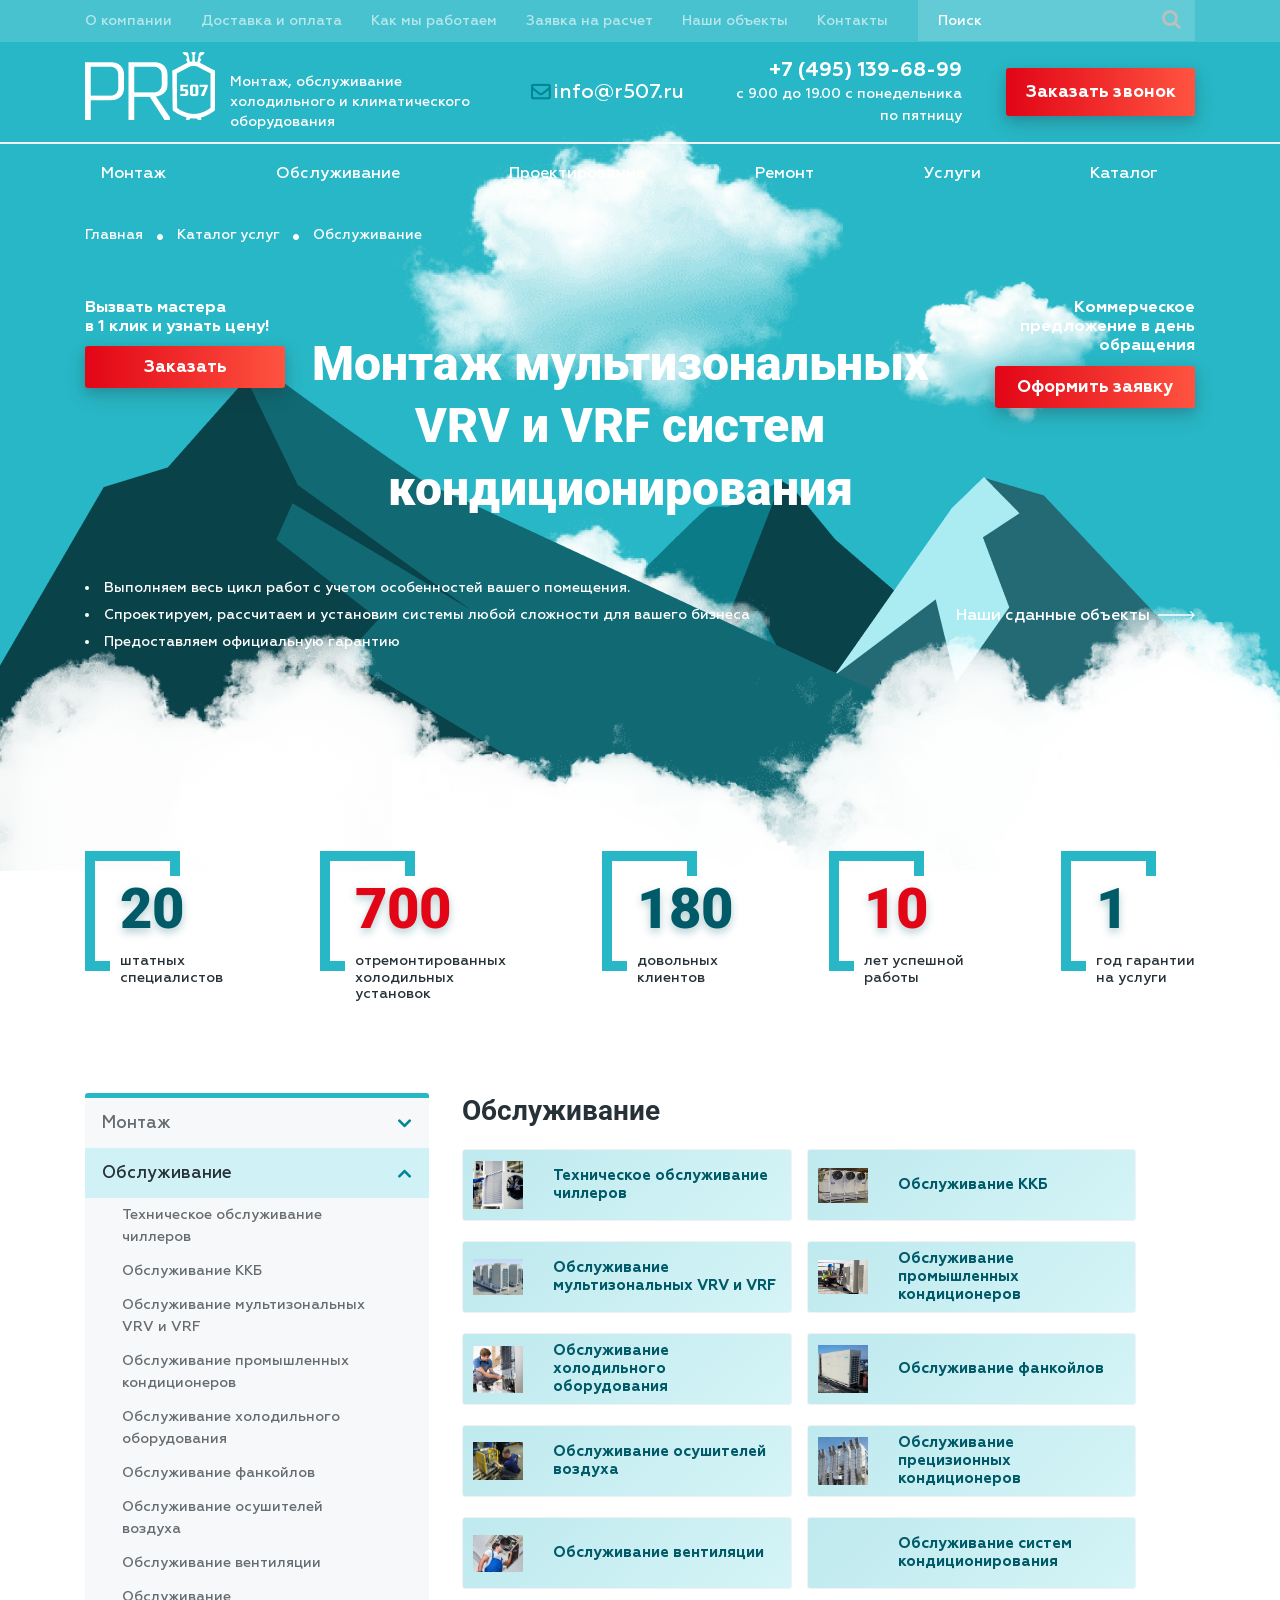
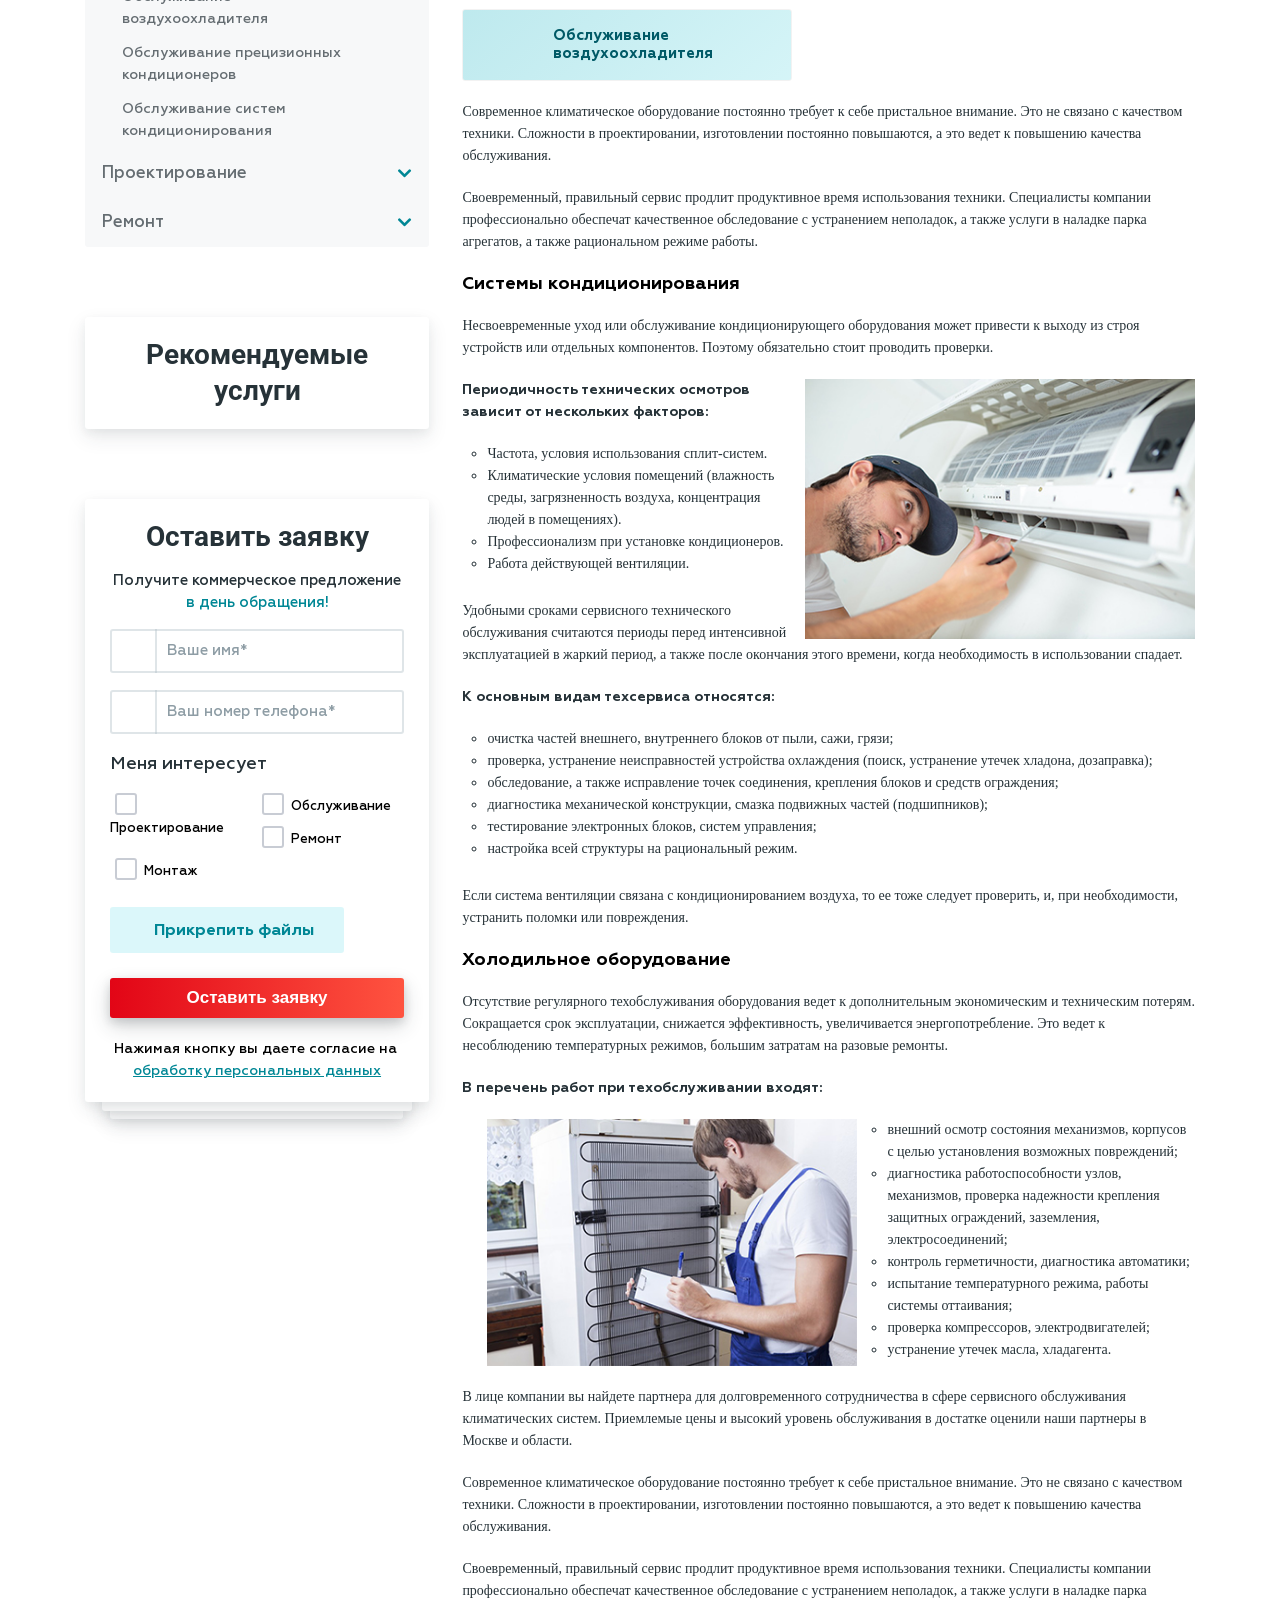
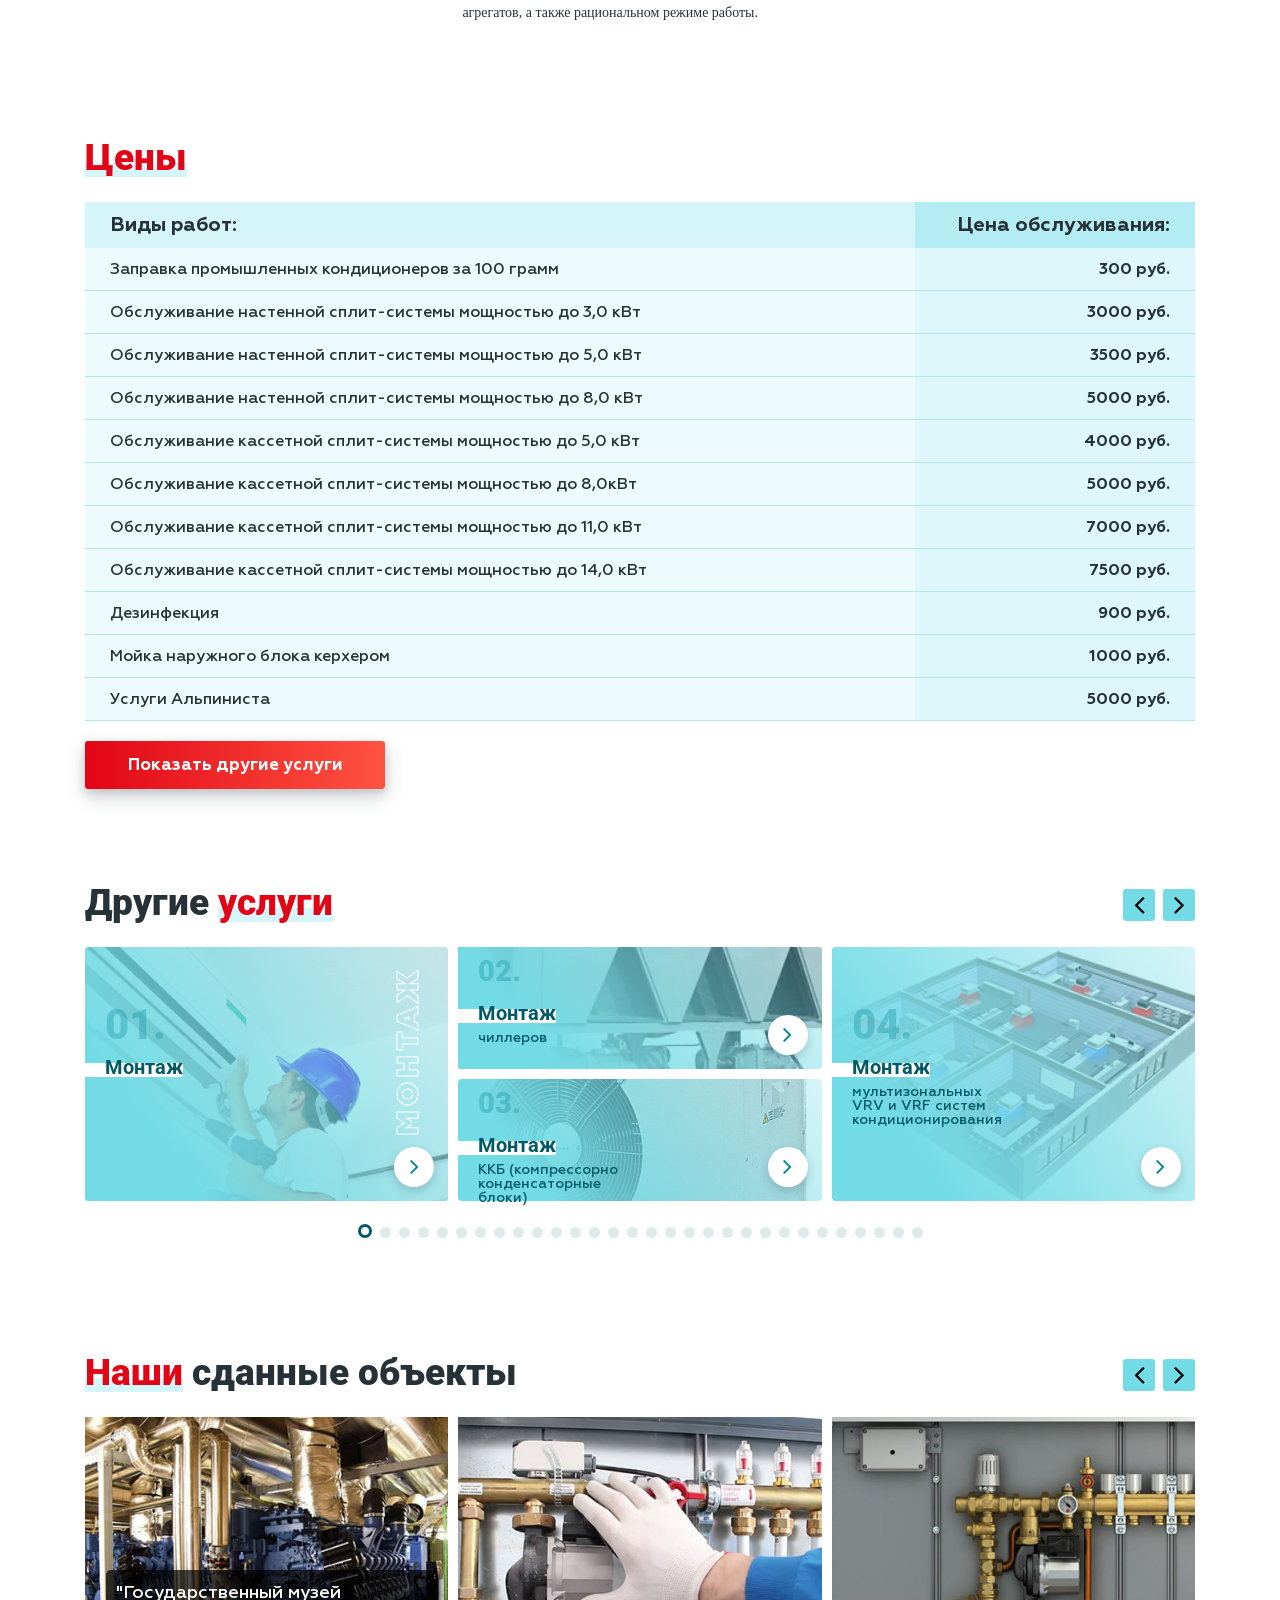
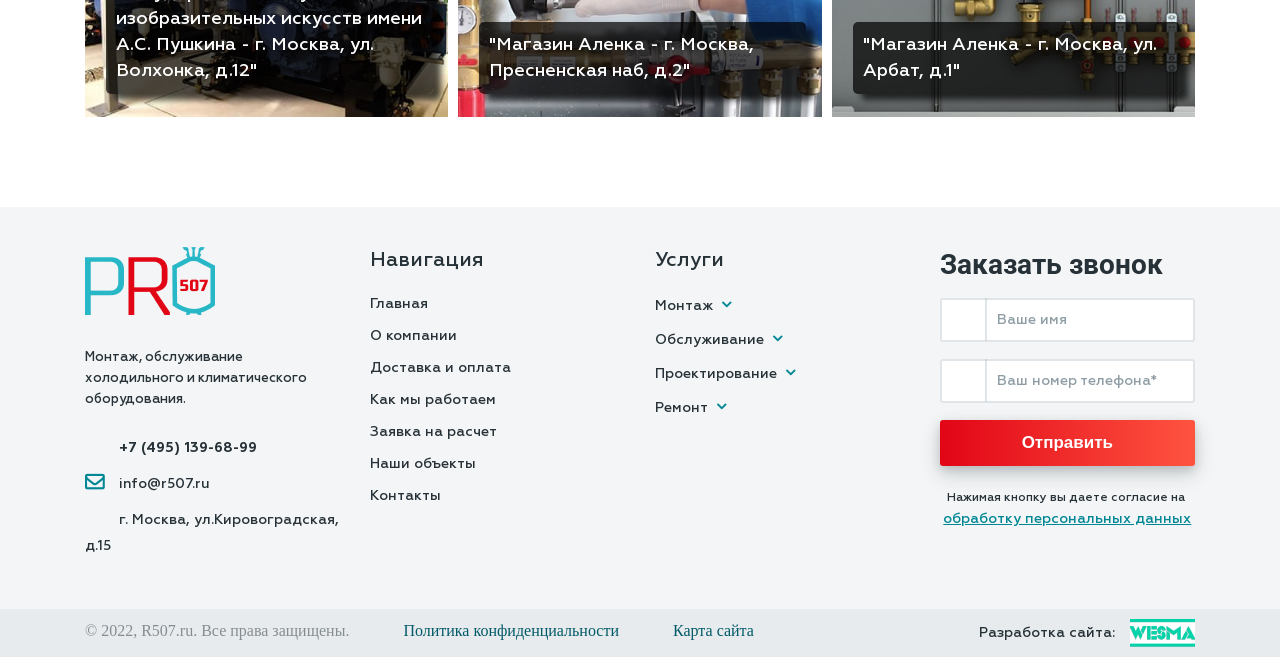
==== commit a8b22a6b: "12" ====
--- a/index.html
+++ b/index.html
@@ -461,7 +461,7 @@
                     <div class="sect-service__wrap">
                         <div class="sect-service__row">
                             <div class="sect-service__column">
-                                <div class="sect-service__subtext">Вызвать мастера в 1 клик и узать цену!</div>
+                                <div class="sect-service__subtext">Вызвать мастера<br> в 1 клик и узнать цену!</div>
 
                                 <a href="#" class="sect-service__btn btn">Заказать</a>
                             </div>
--- a/new-style.css
+++ b/new-style.css
@@ -348,8 +348,17 @@
 
 .service-advantages {
 	position: relative;
+	z-index: 10;
+}
+
+.service-advantages::before {
+	content: "";
+	position: absolute;
+	bottom: 0;
+	left: 0;
+	width: 100%;
+	height: calc(100% - 50px);
 	background: #fff;
-	z-index: 10;
 }
 
 .service-advantages__wrap {
@@ -453,6 +462,16 @@
 	/* animation: animCloud 30s infinite linear; */
 }
 
+.anim-bg__coud.--one::before {
+	content: "";
+	position: absolute;
+	bottom: -40px;
+	left: 0;
+	width: 100%;
+	height: 70px;
+	background: #fff;
+}
+
 .anim-bg__coud.--one img {
 	min-width: 100%;
 }
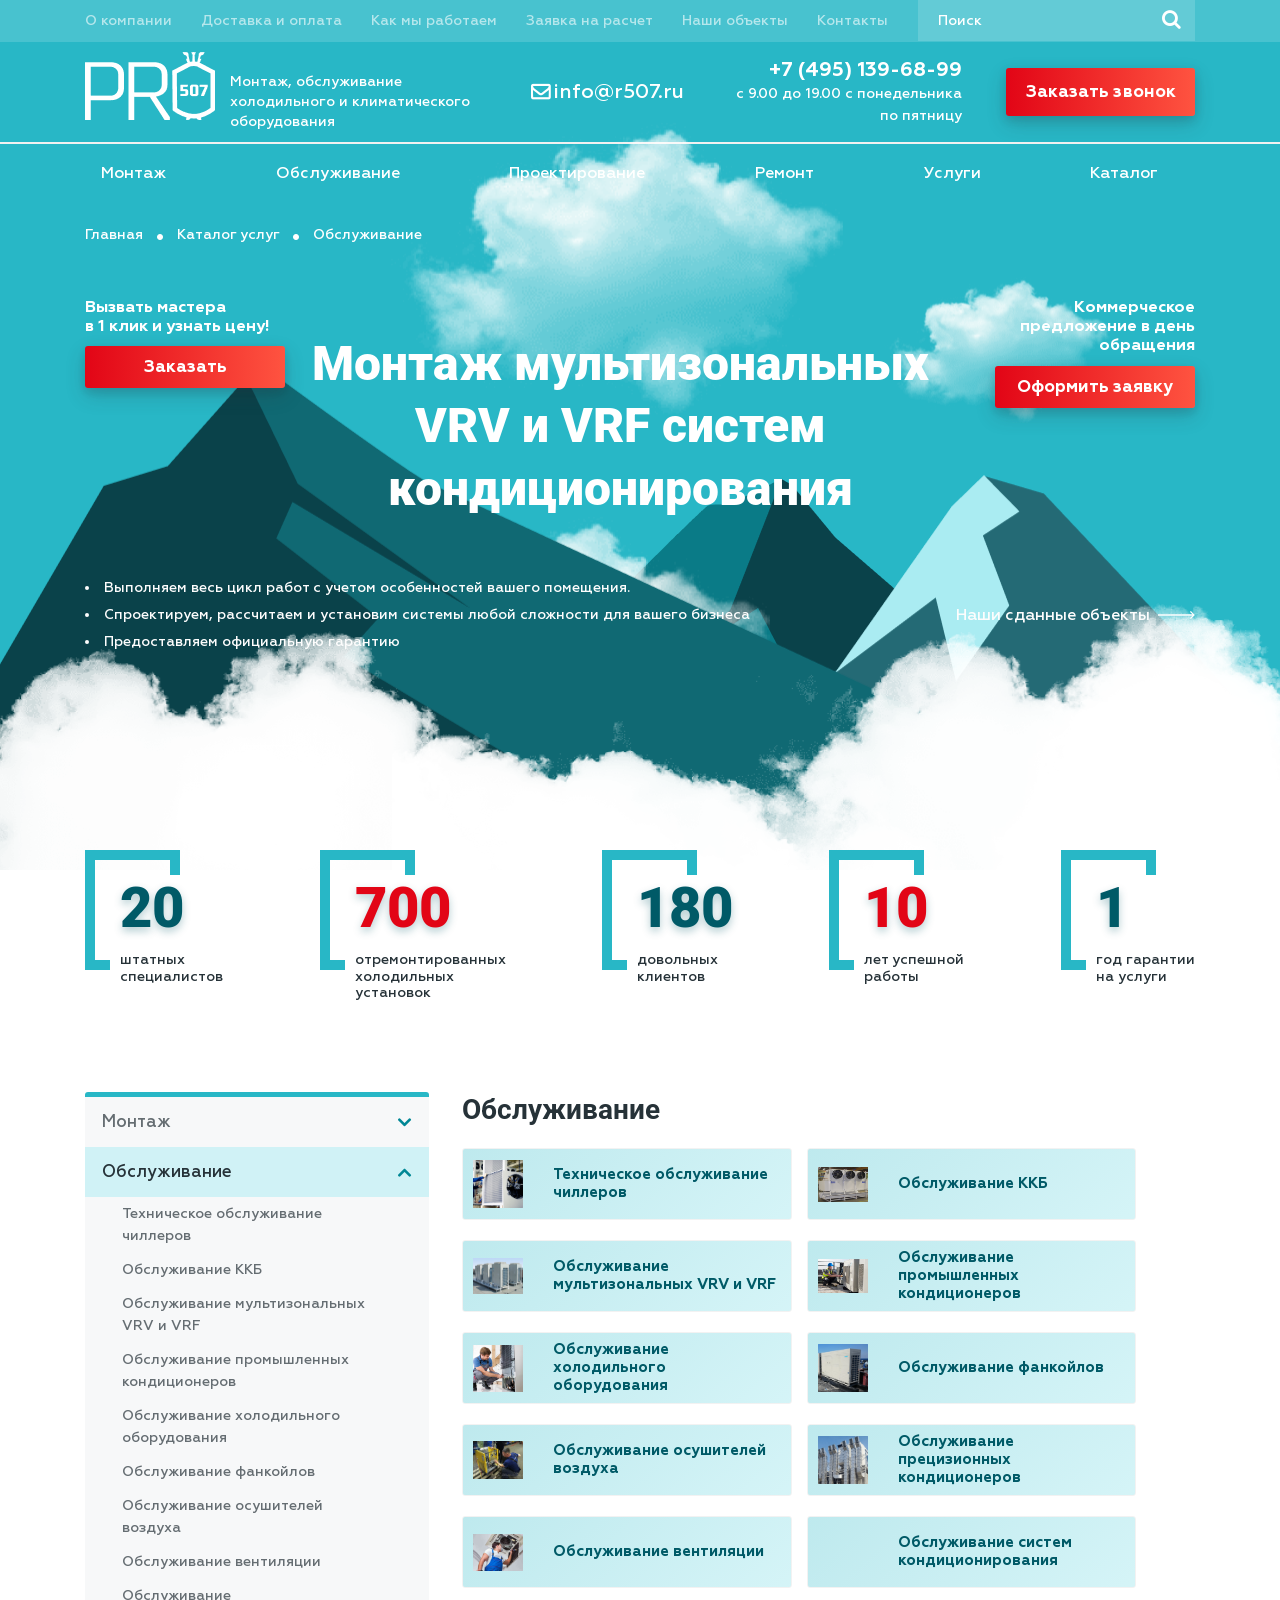
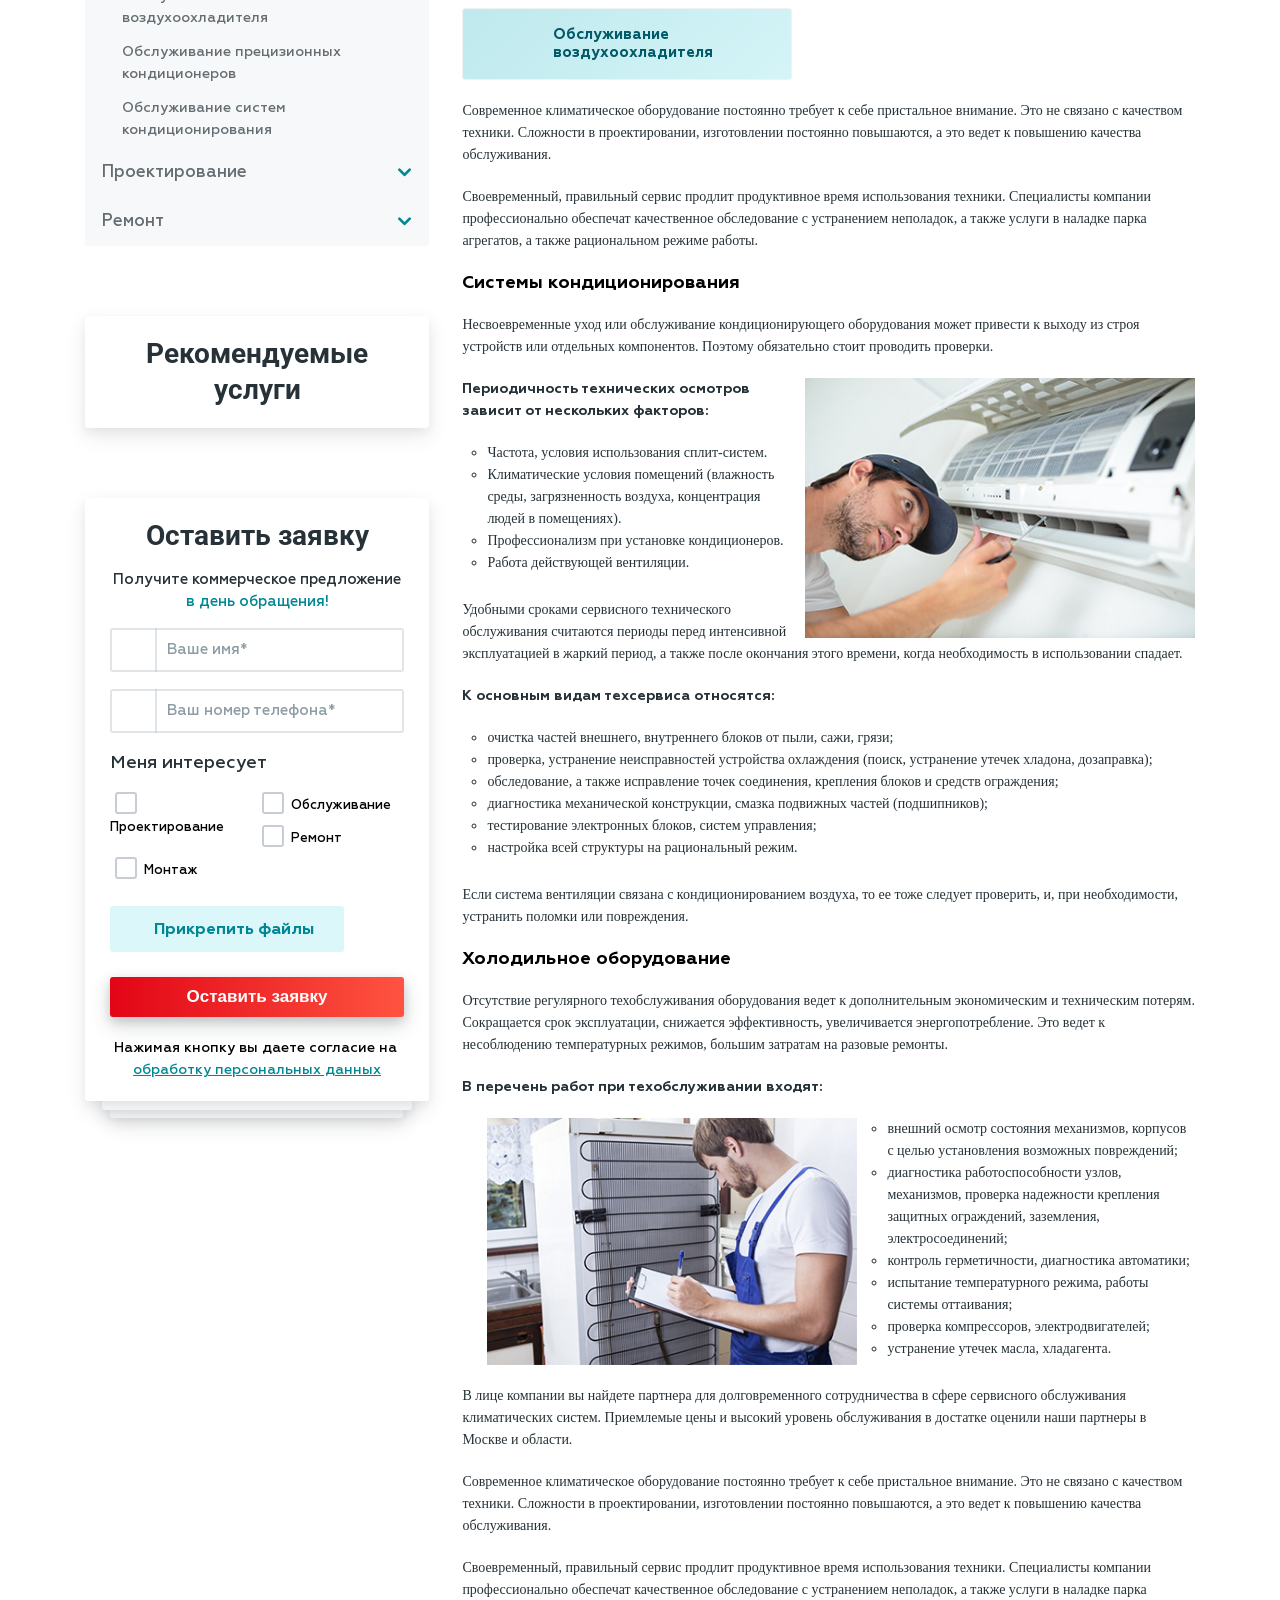
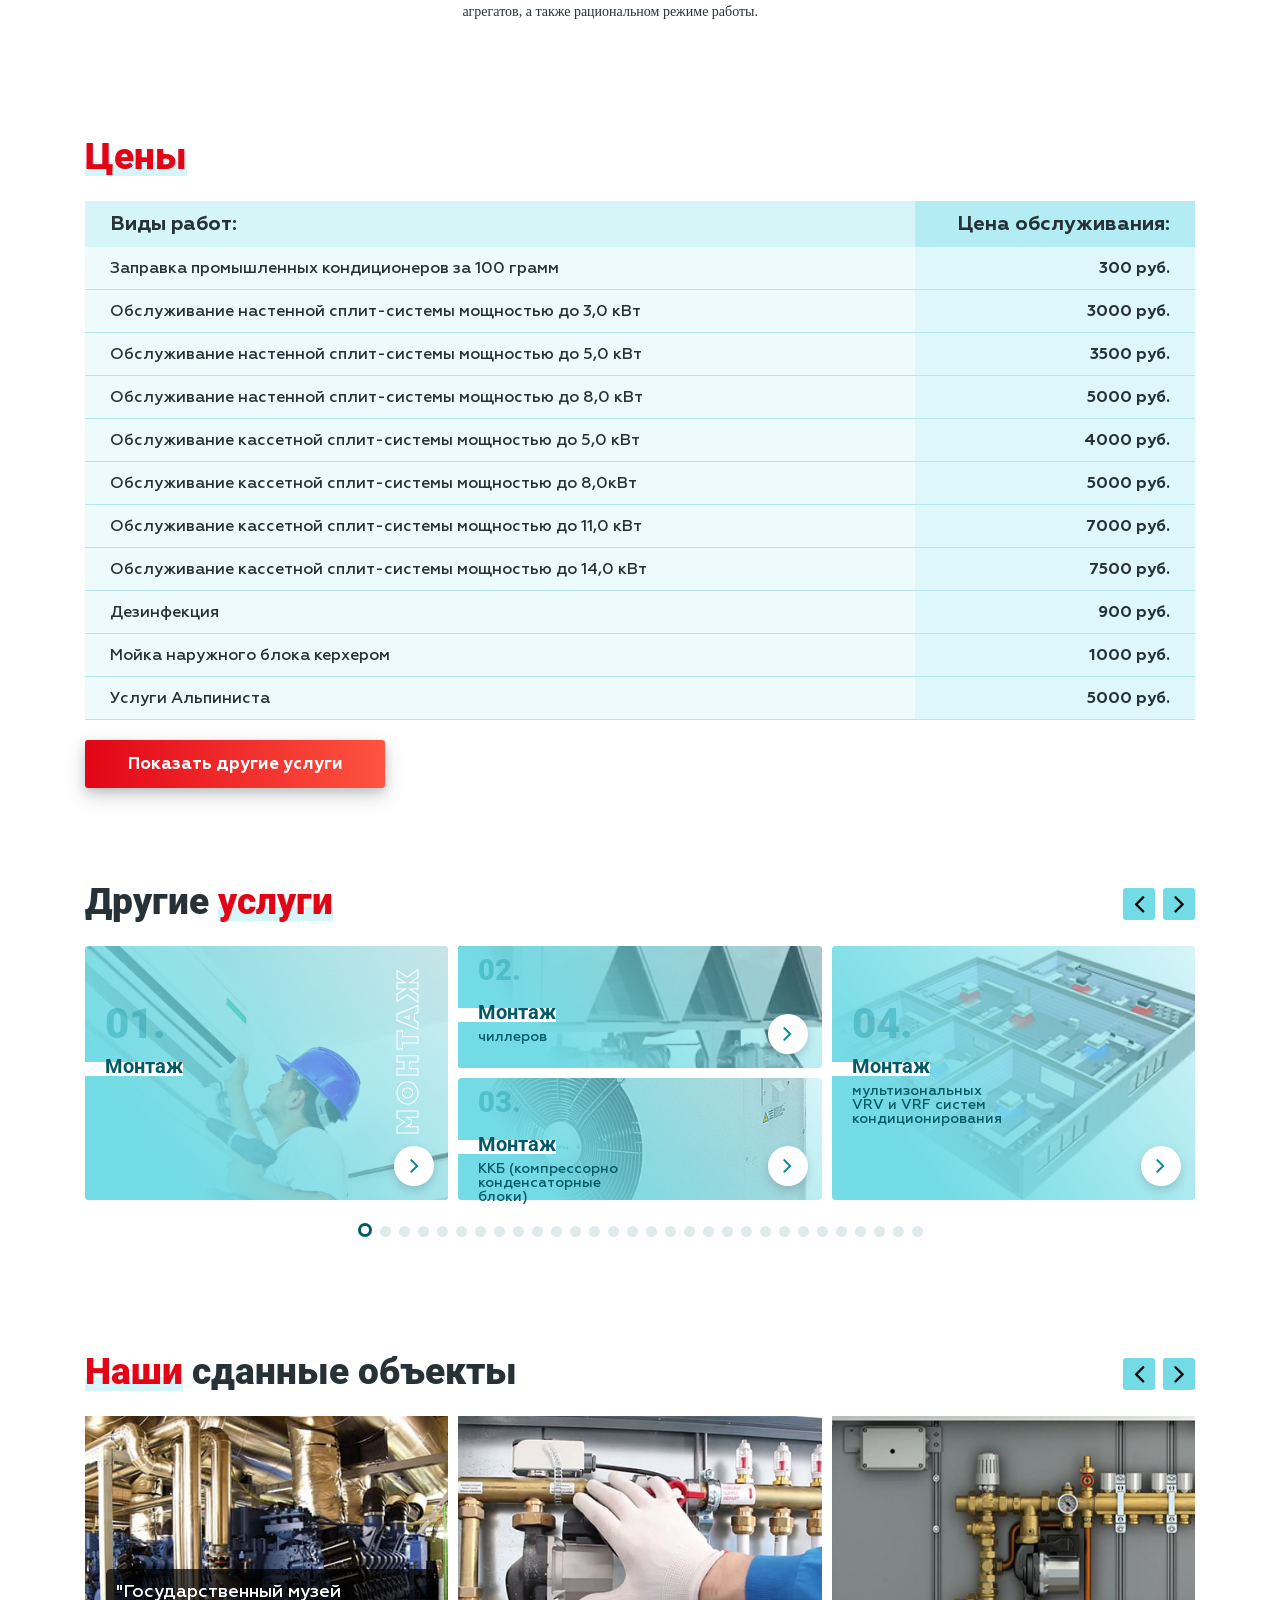
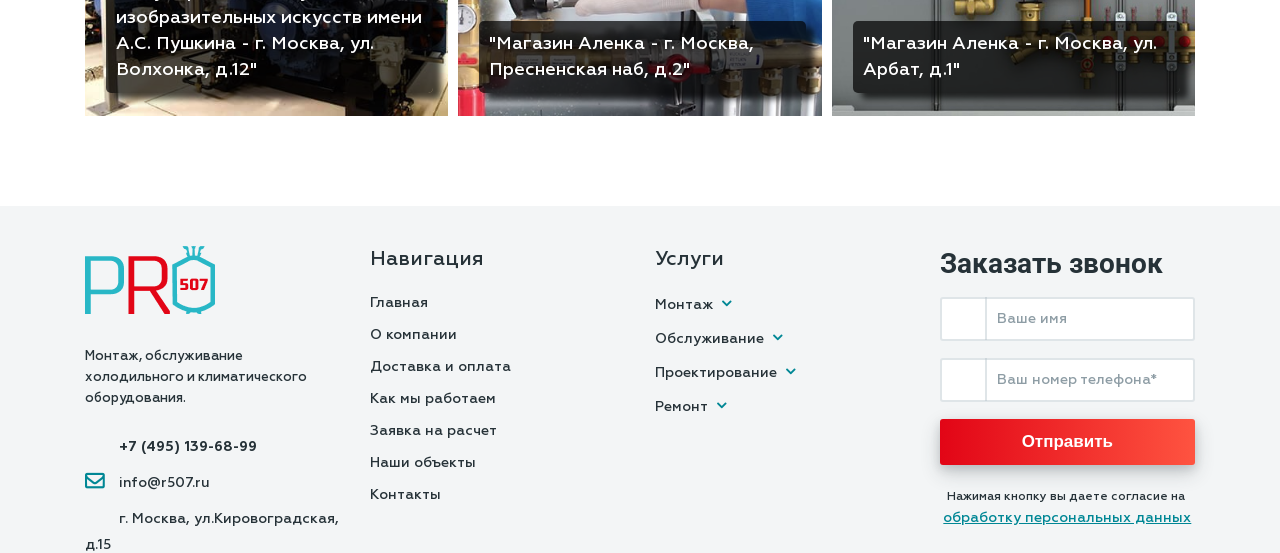
==== commit 04fbf1e6: "16" ====
--- a/index.html
+++ b/index.html
@@ -21252,8 +21252,11 @@
         });
     </script>
 
-    <script src="https://s3-us-west-2.amazonaws.com/s.cdpn.io/16327/gsap-latest-beta.min.js"></script>
-    <script src="https://s3-us-west-2.amazonaws.com/s.cdpn.io/16327/ScrollTrigger.min.js"></script>
+    <!-- <script src="https://cdnjs.cloudflare.com/ajax/libs/gsap/3.9.1/gsap.min.js"></script>
+    <script src="https://s3-us-west-2.amazonaws.com/s.cdpn.io/16327/ScrollTrigger.min.js"></script> -->
+
+    <script src="./js/gsap.min.js"></script>
+    <script src="./js/ScrollTrigger.min.js"></script>
 
     <script src="./js/script.js"></script>
 </body>
--- a/new-style.css
+++ b/new-style.css
@@ -156,6 +156,14 @@
 
 .main-screen-service .search-inp[type="text"] {
 	background: rgba(255, 255, 255, 0.15);
+	color: #fff;
+}
+
+.main-screen-service .search button:before {
+	color: #fff;
+}
+
+.main-screen-service .header-bottom-email:before {
 	color: #fff;
 }
 
@@ -603,6 +611,14 @@
 		color: #000;
 	}
 
+	.main-screen-service .search button:before {
+		color: #bebebe;
+	}
+
+	.main-screen-service .header-bottom-email:before {
+		color: #008795;
+	}
+
 	.main-screen-service .search-inp[type="text"]::placeholder {
 		color: #263238;
 	}
@@ -664,7 +680,7 @@
 	}
 
 	.sect-service__wrap {
-		padding: 30px 0 150px 0;
+		padding: 30px 0 150px 0 !important;
 	}
 
 	.sect-service__title {
